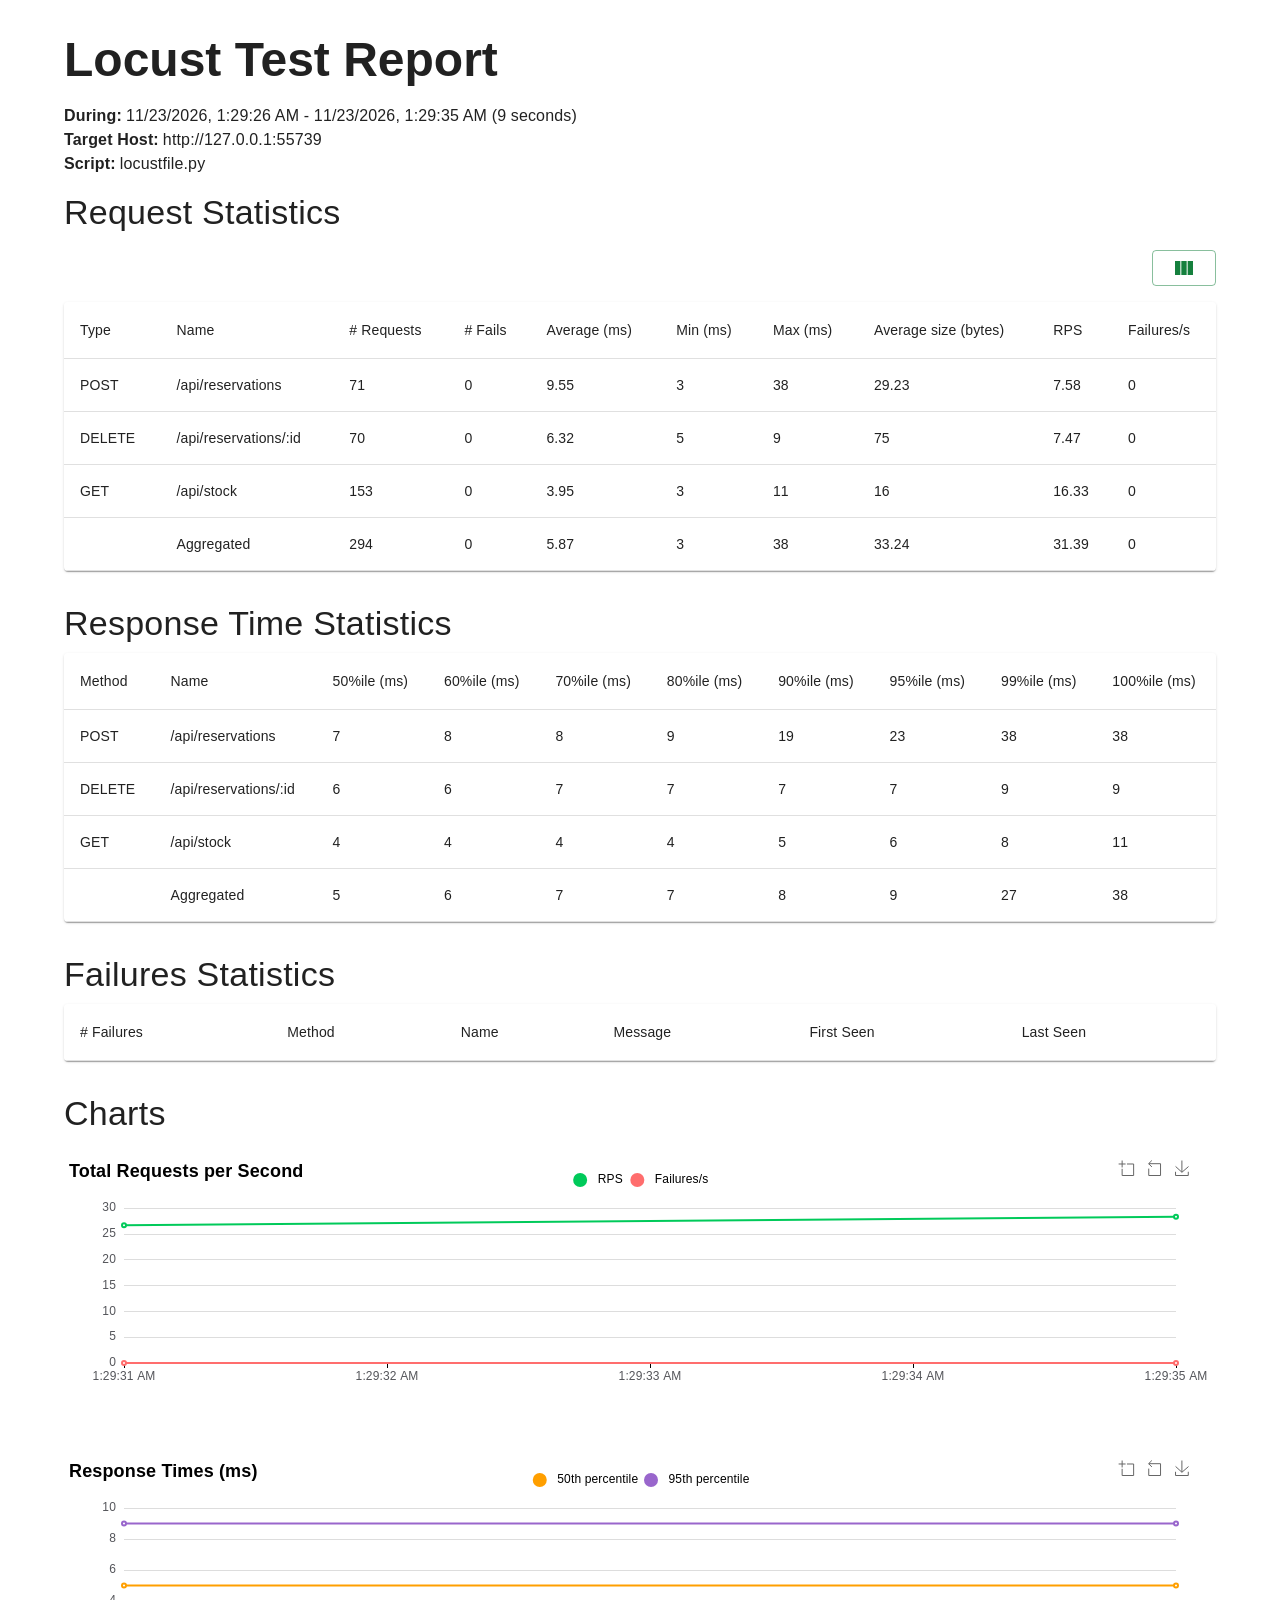
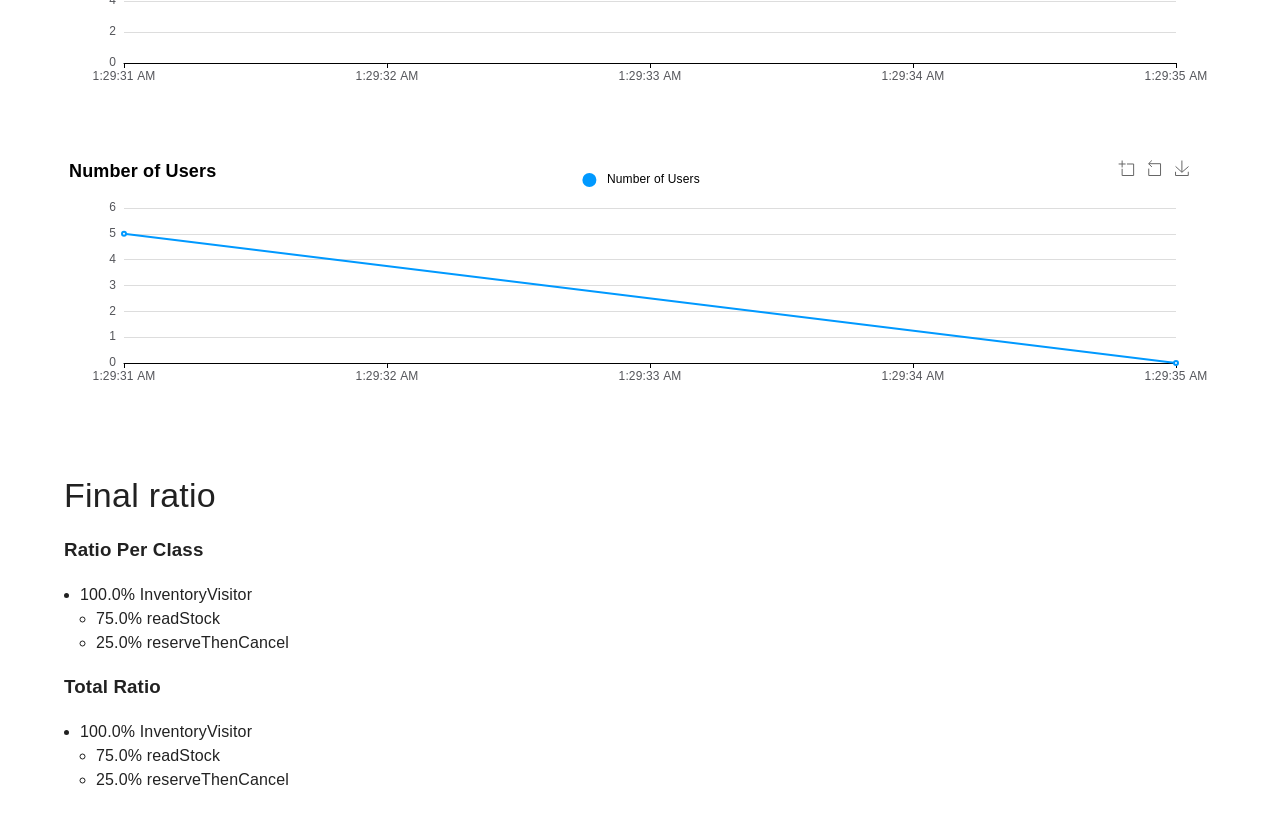
==== reports/load.html @ 95498a2a "Share reservation QA scenarios and captured test evidence" ====
<!DOCTYPE html>
<html lang="en">
  
  <head>
    <meta charset="utf-8" />
    <link rel="shortcut icon" href="../../assets/favicon-light.png" media="(prefers-color-scheme: light)">
    <link rel="shortcut icon" href="../../assets/favicon-dark.png" media="(prefers-color-scheme: dark)">
    <meta name="viewport" content="width=device-width, initial-scale=1" />
    <meta name="theme-color" content="#000000" />

    <title>Locust</title>
    <script type="module" crossorigin>var e=Object.create,t=Object.defineProperty,n=Object.getOwnPropertyDescriptor,r=Object.getOwnPropertyNames,i=Object.getPrototypeOf,o=Object.prototype.hasOwnProperty,a=(e,t)=>()=>(t||(e((t={exports:{}}).exports,t),e=null),t.exports),s=(e,n)=>{let r={};for(var i in e)t(r,i,{get:e[i],enumerable:!0});return n||t(r,Symbol.toStringTag,{value:"Module"}),r},l=(a,s,l)=>(l=null!=a?e(i(a)):{},((e,i,a,s)=>{if(i&&"object"==typeof i||"function"==typeof i)for(var l,u=r(i),c=0,d=u.length;c<d;c++)l=u[c],o.call(e,l)||l===a||t(e,l,{get:(e=>i[e]).bind(null,l),enumerable:!(s=n(i,l))||s.enumerable});return e})(!s&&a&&a.__esModule?l:t(l,"default",{value:a,enumerable:!0}),a));!function(){const e=document.createElement("link").relList;if(!(e&&e.supports&&e.supports("modulepreload"))){for(const e of document.querySelectorAll('link[rel="modulepreload"]'))t(e);new MutationObserver(e=>{for(const n of e)if("childList"===n.type)for(const e of n.addedNodes)"LINK"===e.tagName&&"modulepreload"===e.rel&&t(e)}).observe(document,{childList:!0,subtree:!0})}function t(e){if(e.ep)return;e.ep=!0;const t=function(e){const t={};return e.integrity&&(t.integrity=e.integrity),e.referrerPolicy&&(t.referrerPolicy=e.referrerPolicy),"use-credentials"===e.crossOrigin?t.credentials="include":"anonymous"===e.crossOrigin?t.credentials="omit":t.credentials="same-origin",t}(e);fetch(e.href,t)}}();var u=a(e=>{function t(e,t){var n=e.length;e.push(t);e:for(;0<n;){var r=n-1>>>1,o=e[r];if(!(0<i(o,t)))break e;e[r]=t,e[n]=o,n=r}}function n(e){return 0===e.length?null:e[0]}function r(e){if(0===e.length)return null;var t=e[0],n=e.pop();if(n!==t){e[0]=n;e:for(var r=0,o=e.length,a=o>>>1;r<a;){var s=2*(r+1)-1,l=e[s],u=s+1,c=e[u];if(0>i(l,n))u<o&&0>i(c,l)?(e[r]=c,e[u]=n,r=u):(e[r]=l,e[s]=n,r=s);else{if(!(u<o&&0>i(c,n)))break e;e[r]=c,e[u]=n,r=u}}}return t}function i(e,t){var n=e.sortIndex-t.sortIndex;return 0!==n?n:e.id-t.id}if(e.unstable_now=void 0,"object"==typeof performance&&"function"==typeof performance.now){var o=performance;e.unstable_now=function(){return o.now()}}else{var a=Date,s=a.now();e.unstable_now=function(){return a.now()-s}}var l=[],u=[],c=1,d=null,f=3,h=!1,p=!1,g=!1,m=!1,y="function"==typeof setTimeout?setTimeout:null,v="function"==typeof clearTimeout?clearTimeout:null,b="undefined"!=typeof setImmediate?setImmediate:null;function x(e){for(var i=n(u);null!==i;){if(null===i.callback)r(u);else{if(!(i.startTime<=e))break;r(u),i.sortIndex=i.expirationTime,t(l,i)}i=n(u)}}function _(e){if(g=!1,x(e),!p)if(null!==n(l))p=!0,S||(S=!0,w());else{var t=n(u);null!==t&&A(_,t.startTime-e)}}var w,S=!1,k=-1,C=5,T=-1;function M(){return!!m||!(e.unstable_now()-T<C)}function I(){if(m=!1,S){var t=e.unstable_now();T=t;var i=!0;try{e:{p=!1,g&&(g=!1,v(k),k=-1),h=!0;var o=f;try{t:{for(x(t),d=n(l);null!==d&&!(d.expirationTime>t&&M());){var a=d.callback;if("function"==typeof a){d.callback=null,f=d.priorityLevel;var s=a(d.expirationTime<=t);if(t=e.unstable_now(),"function"==typeof s){d.callback=s,x(t),i=!0;break t}d===n(l)&&r(l),x(t)}else r(l);d=n(l)}if(null!==d)i=!0;else{var c=n(u);null!==c&&A(_,c.startTime-t),i=!1}}break e}finally{d=null,f=o,h=!1}i=void 0}}finally{i?w():S=!1}}}if("function"==typeof b)w=function(){b(I)};else if("undefined"!=typeof MessageChannel){var P=new MessageChannel,D=P.port2;P.port1.onmessage=I,w=function(){D.postMessage(null)}}else w=function(){y(I,0)};function A(t,n){k=y(function(){t(e.unstable_now())},n)}e.unstable_IdlePriority=5,e.unstable_ImmediatePriority=1,e.unstable_LowPriority=4,e.unstable_NormalPriority=3,e.unstable_Profiling=null,e.unstable_UserBlockingPriority=2,e.unstable_cancelCallback=function(e){e.callback=null},e.unstable_forceFrameRate=function(e){0>e||125<e?console.error("forceFrameRate takes a positive int between 0 and 125, forcing frame rates higher than 125 fps is not supported"):C=0<e?Math.floor(1e3/e):5},e.unstable_getCurrentPriorityLevel=function(){return f},e.unstable_next=function(e){switch(f){case 1:case 2:case 3:var t=3;break;default:t=f}var n=f;f=t;try{return e()}finally{f=n}},e.unstable_requestPaint=function(){m=!0},e.unstable_runWithPriority=function(e,t){switch(e){case 1:case 2:case 3:case 4:case 5:break;default:e=3}var n=f;f=e;try{return t()}finally{f=n}},e.unstable_scheduleCallback=function(r,i,o){var a=e.unstable_now();switch("object"==typeof o&&null!==o?o="number"==typeof(o=o.delay)&&0<o?a+o:a:o=a,r){case 1:var s=-1;break;case 2:s=250;break;case 5:s=1073741823;break;case 4:s=1e4;break;default:s=5e3}return r={id:c++,callback:i,priorityLevel:r,startTime:o,expirationTime:s=o+s,sortIndex:-1},o>a?(r.sortIndex=o,t(u,r),null===n(l)&&r===n(u)&&(g?(v(k),k=-1):g=!0,A(_,o-a))):(r.sortIndex=s,t(l,r),p||h||(p=!0,S||(S=!0,w()))),r},e.unstable_shouldYield=M,e.unstable_wrapCallback=function(e){var t=f;return function(){var n=f;f=t;try{return e.apply(this,arguments)}finally{f=n}}}}),c=a((e,t)=>{t.exports=u()}),d=a(e=>{var t=Symbol.for("react.transitional.element"),n=Symbol.for("react.portal"),r=Symbol.for("react.fragment"),i=Symbol.for("react.strict_mode"),o=Symbol.for("react.profiler"),a=Symbol.for("react.consumer"),s=Symbol.for("react.context"),l=Symbol.for("react.forward_ref"),u=Symbol.for("react.suspense"),c=Symbol.for("react.memo"),d=Symbol.for("react.lazy"),f=Symbol.for("react.activity"),h=Symbol.iterator;var p={isMounted:function(){return!1},enqueueForceUpdate:function(){},enqueueReplaceState:function(){},enqueueSetState:function(){}},g=Object.assign,m={};function y(e,t,n){this.props=e,this.context=t,this.refs=m,this.updater=n||p}function v(){}function b(e,t,n){this.props=e,this.context=t,this.refs=m,this.updater=n||p}y.prototype.isReactComponent={},y.prototype.setState=function(e,t){if("object"!=typeof e&&"function"!=typeof e&&null!=e)throw Error("takes an object of state variables to update or a function which returns an object of state variables.");this.updater.enqueueSetState(this,e,t,"setState")},y.prototype.forceUpdate=function(e){this.updater.enqueueForceUpdate(this,e,"forceUpdate")},v.prototype=y.prototype;var x=b.prototype=new v;x.constructor=b,g(x,y.prototype),x.isPureReactComponent=!0;var _=Array.isArray;function w(){}var S={H:null,A:null,T:null,S:null},k=Object.prototype.hasOwnProperty;function C(e,n,r){var i=r.ref;return{$$typeof:t,type:e,key:n,ref:void 0!==i?i:null,props:r}}function T(e){return"object"==typeof e&&null!==e&&e.$$typeof===t}var M=/\/+/g;function I(e,t){return"object"==typeof e&&null!==e&&null!=e.key?function(e){var t={"=":"=0",":":"=2"};return"$"+e.replace(/[=:]/g,function(e){return t[e]})}(""+e.key):t.toString(36)}function P(e,r,i,o,a){var s=typeof e;"undefined"!==s&&"boolean"!==s||(e=null);var l,u,c=!1;if(null===e)c=!0;else switch(s){case"bigint":case"string":case"number":c=!0;break;case"object":switch(e.$$typeof){case t:case n:c=!0;break;case d:return P((c=e._init)(e._payload),r,i,o,a)}}if(c)return a=a(e),c=""===o?"."+I(e,0):o,_(a)?(i="",null!=c&&(i=c.replace(M,"$&/")+"/"),P(a,r,i,"",function(e){return e})):null!=a&&(T(a)&&(l=a,u=i+(null==a.key||e&&e.key===a.key?"":(""+a.key).replace(M,"$&/")+"/")+c,a=C(l.type,u,l.props)),r.push(a)),1;c=0;var f,p=""===o?".":o+":";if(_(e))for(var g=0;g<e.length;g++)c+=P(o=e[g],r,i,s=p+I(o,g),a);else if("function"==typeof(g=null===(f=e)||"object"!=typeof f?null:"function"==typeof(f=h&&f[h]||f["@@iterator"])?f:null))for(e=g.call(e),g=0;!(o=e.next()).done;)c+=P(o=o.value,r,i,s=p+I(o,g++),a);else if("object"===s){if("function"==typeof e.then)return P(function(e){switch(e.status){case"fulfilled":return e.value;case"rejected":throw e.reason;default:switch("string"==typeof e.status?e.then(w,w):(e.status="pending",e.then(function(t){"pending"===e.status&&(e.status="fulfilled",e.value=t)},function(t){"pending"===e.status&&(e.status="rejected",e.reason=t)})),e.status){case"fulfilled":return e.value;case"rejected":throw e.reason}}throw e}(e),r,i,o,a);throw r=String(e),Error("Objects are not valid as a React child (found: "+("[object Object]"===r?"object with keys {"+Object.keys(e).join(", ")+"}":r)+"). If you meant to render a collection of children, use an array instead.")}return c}function D(e,t,n){if(null==e)return e;var r=[],i=0;return P(e,r,"","",function(e){return t.call(n,e,i++)}),r}function A(e){if(-1===e._status){var t=e._result;(t=t()).then(function(t){0!==e._status&&-1!==e._status||(e._status=1,e._result=t)},function(t){0!==e._status&&-1!==e._status||(e._status=2,e._result=t)}),-1===e._status&&(e._status=0,e._result=t)}if(1===e._status)return e._result.default;throw e._result}var E="function"==typeof reportError?reportError:function(e){if("object"==typeof window&&"function"==typeof window.ErrorEvent){var t=new window.ErrorEvent("error",{bubbles:!0,cancelable:!0,message:"object"==typeof e&&null!==e&&"string"==typeof e.message?String(e.message):String(e),error:e});if(!window.dispatchEvent(t))return}else if("object"==typeof process&&"function"==typeof process.emit)return void process.emit("uncaughtException",e);console.error(e)},L={map:D,forEach:function(e,t,n){D(e,function(){t.apply(this,arguments)},n)},count:function(e){var t=0;return D(e,function(){t++}),t},toArray:function(e){return D(e,function(e){return e})||[]},only:function(e){if(!T(e))throw Error("React.Children.only expected to receive a single React element child.");return e}};e.Activity=f,e.Children=L,e.Component=y,e.Fragment=r,e.Profiler=o,e.PureComponent=b,e.StrictMode=i,e.Suspense=u,e.__CLIENT_INTERNALS_DO_NOT_USE_OR_WARN_USERS_THEY_CANNOT_UPGRADE=S,e.__COMPILER_RUNTIME={__proto__:null,c:function(e){return S.H.useMemoCache(e)}},e.cache=function(e){return function(){return e.apply(null,arguments)}},e.cacheSignal=function(){return null},e.cloneElement=function(e,t,n){if(null==e)throw Error("The argument must be a React element, but you passed "+e+".");var r=g({},e.props),i=e.key;if(null!=t)for(o in void 0!==t.key&&(i=""+t.key),t)!k.call(t,o)||"key"===o||"__self"===o||"__source"===o||"ref"===o&&void 0===t.ref||(r[o]=t[o]);var o=arguments.length-2;if(1===o)r.children=n;else if(1<o){for(var a=Array(o),s=0;s<o;s++)a[s]=arguments[s+2];r.children=a}return C(e.type,i,r)},e.createContext=function(e){return(e={$$typeof:s,_currentValue:e,_currentValue2:e,_threadCount:0,Provider:null,Consumer:null}).Provider=e,e.Consumer={$$typeof:a,_context:e},e},e.createElement=function(e,t,n){var r,i={},o=null;if(null!=t)for(r in void 0!==t.key&&(o=""+t.key),t)k.call(t,r)&&"key"!==r&&"__self"!==r&&"__source"!==r&&(i[r]=t[r]);var a=arguments.length-2;if(1===a)i.children=n;else if(1<a){for(var s=Array(a),l=0;l<a;l++)s[l]=arguments[l+2];i.children=s}if(e&&e.defaultProps)for(r in a=e.defaultProps)void 0===i[r]&&(i[r]=a[r]);return C(e,o,i)},e.createRef=function(){return{current:null}},e.forwardRef=function(e){return{$$typeof:l,render:e}},e.isValidElement=T,e.lazy=function(e){return{$$typeof:d,_payload:{_status:-1,_result:e},_init:A}},e.memo=function(e,t){return{$$typeof:c,type:e,compare:void 0===t?null:t}},e.startTransition=function(e){var t=S.T,n={};S.T=n;try{var r=e(),i=S.S;null!==i&&i(n,r),"object"==typeof r&&null!==r&&"function"==typeof r.then&&r.then(w,E)}catch(yy){E(yy)}finally{null!==t&&null!==n.types&&(t.types=n.types),S.T=t}},e.unstable_useCacheRefresh=function(){return S.H.useCacheRefresh()},e.use=function(e){return S.H.use(e)},e.useActionState=function(e,t,n){return S.H.useActionState(e,t,n)},e.useCallback=function(e,t){return S.H.useCallback(e,t)},e.useContext=function(e){return S.H.useContext(e)},e.useDebugValue=function(){},e.useDeferredValue=function(e,t){return S.H.useDeferredValue(e,t)},e.useEffect=function(e,t){return S.H.useEffect(e,t)},e.useEffectEvent=function(e){return S.H.useEffectEvent(e)},e.useId=function(){return S.H.useId()},e.useImperativeHandle=function(e,t,n){return S.H.useImperativeHandle(e,t,n)},e.useInsertionEffect=function(e,t){return S.H.useInsertionEffect(e,t)},e.useLayoutEffect=function(e,t){return S.H.useLayoutEffect(e,t)},e.useMemo=function(e,t){return S.H.useMemo(e,t)},e.useOptimistic=function(e,t){return S.H.useOptimistic(e,t)},e.useReducer=function(e,t,n){return S.H.useReducer(e,t,n)},e.useRef=function(e){return S.H.useRef(e)},e.useState=function(e){return S.H.useState(e)},e.useSyncExternalStore=function(e,t,n){return S.H.useSyncExternalStore(e,t,n)},e.useTransition=function(){return S.H.useTransition()},e.version="19.2.7"}),f=a((e,t)=>{t.exports=d()}),h=a(e=>{var t=f();function n(e){var t="https://react.dev/errors/"+e;if(1<arguments.length){t+="?args[]="+encodeURIComponent(arguments[1]);for(var n=2;n<arguments.length;n++)t+="&args[]="+encodeURIComponent(arguments[n])}return"Minified React error #"+e+"; visit "+t+" for the full message or use the non-minified dev environment for full errors and additional helpful warnings."}function r(){}var i={d:{f:r,r:function(){throw Error(n(522))},D:r,C:r,L:r,m:r,X:r,S:r,M:r},p:0,findDOMNode:null},o=Symbol.for("react.portal");var a=t.__CLIENT_INTERNALS_DO_NOT_USE_OR_WARN_USERS_THEY_CANNOT_UPGRADE;function s(e,t){return"font"===e?"":"string"==typeof t?"use-credentials"===t?t:"":void 0}e.__DOM_INTERNALS_DO_NOT_USE_OR_WARN_USERS_THEY_CANNOT_UPGRADE=i,e.createPortal=function(e,t){var r=2<arguments.length&&void 0!==arguments[2]?arguments[2]:null;if(!t||1!==t.nodeType&&9!==t.nodeType&&11!==t.nodeType)throw Error(n(299));return function(e,t,n){var r=3<arguments.length&&void 0!==arguments[3]?arguments[3]:null;return{$$typeof:o,key:null==r?null:""+r,children:e,containerInfo:t,implementation:n}}(e,t,null,r)},e.flushSync=function(e){var t=a.T,n=i.p;try{if(a.T=null,i.p=2,e)return e()}finally{a.T=t,i.p=n,i.d.f()}},e.preconnect=function(e,t){"string"==typeof e&&(t?t="string"==typeof(t=t.crossOrigin)?"use-credentials"===t?t:"":void 0:t=null,i.d.C(e,t))},e.prefetchDNS=function(e){"string"==typeof e&&i.d.D(e)},e.preinit=function(e,t){if("string"==typeof e&&t&&"string"==typeof t.as){var n=t.as,r=s(n,t.crossOrigin),o="string"==typeof t.integrity?t.integrity:void 0,a="string"==typeof t.fetchPriority?t.fetchPriority:void 0;"style"===n?i.d.S(e,"string"==typeof t.precedence?t.precedence:void 0,{crossOrigin:r,integrity:o,fetchPriority:a}):"script"===n&&i.d.X(e,{crossOrigin:r,integrity:o,fetchPriority:a,nonce:"string"==typeof t.nonce?t.nonce:void 0})}},e.preinitModule=function(e,t){if("string"==typeof e)if("object"==typeof t&&null!==t){if(null==t.as||"script"===t.as){var n=s(t.as,t.crossOrigin);i.d.M(e,{crossOrigin:n,integrity:"string"==typeof t.integrity?t.integrity:void 0,nonce:"string"==typeof t.nonce?t.nonce:void 0})}}else t??i.d.M(e)},e.preload=function(e,t){if("string"==typeof e&&"object"==typeof t&&null!==t&&"string"==typeof t.as){var n=t.as,r=s(n,t.crossOrigin);i.d.L(e,n,{crossOrigin:r,integrity:"string"==typeof t.integrity?t.integrity:void 0,nonce:"string"==typeof t.nonce?t.nonce:void 0,type:"string"==typeof t.type?t.type:void 0,fetchPriority:"string"==typeof t.fetchPriority?t.fetchPriority:void 0,referrerPolicy:"string"==typeof t.referrerPolicy?t.referrerPolicy:void 0,imageSrcSet:"string"==typeof t.imageSrcSet?t.imageSrcSet:void 0,imageSizes:"string"==typeof t.imageSizes?t.imageSizes:void 0,media:"string"==typeof t.media?t.media:void 0})}},e.preloadModule=function(e,t){if("string"==typeof e)if(t){var n=s(t.as,t.crossOrigin);i.d.m(e,{as:"string"==typeof t.as&&"script"!==t.as?t.as:void 0,crossOrigin:n,integrity:"string"==typeof t.integrity?t.integrity:void 0})}else i.d.m(e)},e.requestFormReset=function(e){i.d.r(e)},e.unstable_batchedUpdates=function(e,t){return e(t)},e.useFormState=function(e,t,n){return a.H.useFormState(e,t,n)},e.useFormStatus=function(){return a.H.useHostTransitionStatus()},e.version="19.2.7"}),p=a((e,t)=>{!function e(){if("undefined"!=typeof __REACT_DEVTOOLS_GLOBAL_HOOK__&&"function"==typeof __REACT_DEVTOOLS_GLOBAL_HOOK__.checkDCE)try{__REACT_DEVTOOLS_GLOBAL_HOOK__.checkDCE(e)}catch(t){console.error(t)}}(),t.exports=h()}),g=a(e=>{var t=c(),n=f(),r=p();function i(e){var t="https://react.dev/errors/"+e;if(1<arguments.length){t+="?args[]="+encodeURIComponent(arguments[1]);for(var n=2;n<arguments.length;n++)t+="&args[]="+encodeURIComponent(arguments[n])}return"Minified React error #"+e+"; visit "+t+" for the full message or use the non-minified dev environment for full errors and additional helpful warnings."}function o(e){var t=e,n=e;if(e.alternate)for(;t.return;)t=t.return;else{e=t;do{!!(4098&(t=e).flags)&&(n=t.return),e=t.return}while(e)}return 3===t.tag?n:null}function a(e){if(13===e.tag){var t=e.memoizedState;if(null===t&&(null!==(e=e.alternate)&&(t=e.memoizedState)),null!==t)return t.dehydrated}return null}function s(e){if(31===e.tag){var t=e.memoizedState;if(null===t&&(null!==(e=e.alternate)&&(t=e.memoizedState)),null!==t)return t.dehydrated}return null}function l(e){if(o(e)!==e)throw Error(i(188))}function u(e){var t=e.tag;if(5===t||26===t||27===t||6===t)return e;for(e=e.child;null!==e;){if(null!==(t=u(e)))return t;e=e.sibling}return null}var d=Object.assign,h=Symbol.for("react.element"),g=Symbol.for("react.transitional.element"),m=Symbol.for("react.portal"),y=Symbol.for("react.fragment"),v=Symbol.for("react.strict_mode"),b=Symbol.for("react.profiler"),x=Symbol.for("react.consumer"),_=Symbol.for("react.context"),w=Symbol.for("react.forward_ref"),S=Symbol.for("react.suspense"),k=Symbol.for("react.suspense_list"),C=Symbol.for("react.memo"),T=Symbol.for("react.lazy"),M=Symbol.for("react.activity"),I=Symbol.for("react.memo_cache_sentinel"),P=Symbol.iterator;function D(e){return null===e||"object"!=typeof e?null:"function"==typeof(e=P&&e[P]||e["@@iterator"])?e:null}var A=Symbol.for("react.client.reference");function E(e){if(null==e)return null;if("function"==typeof e)return e.$$typeof===A?null:e.displayName||e.name||null;if("string"==typeof e)return e;switch(e){case y:return"Fragment";case b:return"Profiler";case v:return"StrictMode";case S:return"Suspense";case k:return"SuspenseList";case M:return"Activity"}if("object"==typeof e)switch(e.$$typeof){case m:return"Portal";case _:return e.displayName||"Context";case x:return(e._context.displayName||"Context")+".Consumer";case w:var t=e.render;return(e=e.displayName)||(e=""!==(e=t.displayName||t.name||"")?"ForwardRef("+e+")":"ForwardRef"),e;case C:return null!==(t=e.displayName||null)?t:E(e.type)||"Memo";case T:t=e._payload,e=e._init;try{return E(e(t))}catch(n){}}return null}var L=Array.isArray,R=n.__CLIENT_INTERNALS_DO_NOT_USE_OR_WARN_USERS_THEY_CANNOT_UPGRADE,O=r.__DOM_INTERNALS_DO_NOT_USE_OR_WARN_USERS_THEY_CANNOT_UPGRADE,z={pending:!1,data:null,method:null,action:null},N=[],B=-1;function F(e){return{current:e}}function V(e){0>B||(e.current=N[B],N[B]=null,B--)}function $(e,t){B++,N[B]=e.current,e.current=t}var H,j,W=F(null),U=F(null),G=F(null),X=F(null);function q(e,t){switch($(G,t),$(U,e),$(W,null),t.nodeType){case 9:case 11:e=(e=t.documentElement)&&(e=e.namespaceURI)?yd(e):0;break;default:if(e=t.tagName,t=t.namespaceURI)e=vd(t=yd(t),e);else switch(e){case"svg":e=1;break;case"math":e=2;break;default:e=0}}V(W),$(W,e)}function Y(){V(W),V(U),V(G)}function Z(e){null!==e.memoizedState&&$(X,e);var t=W.current,n=vd(t,e.type);t!==n&&($(U,e),$(W,n))}function K(e){U.current===e&&(V(W),V(U)),X.current===e&&(V(X),df._currentValue=z)}function Q(e){if(void 0===H)try{throw Error()}catch(n){var t=n.stack.trim().match(/\n( *(at )?)/);H=t&&t[1]||"",j=-1<n.stack.indexOf("\n    at")?" (<anonymous>)":-1<n.stack.indexOf("@")?"@unknown:0:0":""}return"\n"+H+e+j}var J=!1;function ee(e,t){if(!e||J)return"";J=!0;var n=Error.prepareStackTrace;Error.prepareStackTrace=void 0;try{var r={DetermineComponentFrameRoot:function(){try{if(t){var n=function(){throw Error()};if(Object.defineProperty(n.prototype,"props",{set:function(){throw Error()}}),"object"==typeof Reflect&&Reflect.construct){try{Reflect.construct(n,[])}catch(i){var r=i}Reflect.construct(e,[],n)}else{try{n.call()}catch(o){r=o}e.call(n.prototype)}}else{try{throw Error()}catch(a){r=a}(n=e())&&"function"==typeof n.catch&&n.catch(function(){})}}catch(s){if(s&&r&&"string"==typeof s.stack)return[s.stack,r.stack]}return[null,null]}};r.DetermineComponentFrameRoot.displayName="DetermineComponentFrameRoot";var i=Object.getOwnPropertyDescriptor(r.DetermineComponentFrameRoot,"name");i&&i.configurable&&Object.defineProperty(r.DetermineComponentFrameRoot,"name",{value:"DetermineComponentFrameRoot"});var o=r.DetermineComponentFrameRoot(),a=o[0],s=o[1];if(a&&s){var l=a.split("\n"),u=s.split("\n");for(i=r=0;r<l.length&&!l[r].includes("DetermineComponentFrameRoot");)r++;for(;i<u.length&&!u[i].includes("DetermineComponentFrameRoot");)i++;if(r===l.length||i===u.length)for(r=l.length-1,i=u.length-1;1<=r&&0<=i&&l[r]!==u[i];)i--;for(;1<=r&&0<=i;r--,i--)if(l[r]!==u[i]){if(1!==r||1!==i)do{if(r--,0>--i||l[r]!==u[i]){var c="\n"+l[r].replace(" at new "," at ");return e.displayName&&c.includes("<anonymous>")&&(c=c.replace("<anonymous>",e.displayName)),c}}while(1<=r&&0<=i);break}}}finally{J=!1,Error.prepareStackTrace=n}return(n=e?e.displayName||e.name:"")?Q(n):""}function te(e,t){switch(e.tag){case 26:case 27:case 5:return Q(e.type);case 16:return Q("Lazy");case 13:return e.child!==t&&null!==t?Q("Suspense Fallback"):Q("Suspense");case 19:return Q("SuspenseList");case 0:case 15:return ee(e.type,!1);case 11:return ee(e.type.render,!1);case 1:return ee(e.type,!0);case 31:return Q("Activity");default:return""}}function ne(e){try{var t="",n=null;do{t+=te(e,n),n=e,e=e.return}while(e);return t}catch(r){return"\nError generating stack: "+r.message+"\n"+r.stack}}var re=Object.prototype.hasOwnProperty,ie=t.unstable_scheduleCallback,oe=t.unstable_cancelCallback,ae=t.unstable_shouldYield,se=t.unstable_requestPaint,le=t.unstable_now,ue=t.unstable_getCurrentPriorityLevel,ce=t.unstable_ImmediatePriority,de=t.unstable_UserBlockingPriority,fe=t.unstable_NormalPriority,he=t.unstable_LowPriority,pe=t.unstable_IdlePriority,ge=t.log,me=t.unstable_setDisableYieldValue,ye=null,ve=null;function be(e){if("function"==typeof ge&&me(e),ve&&"function"==typeof ve.setStrictMode)try{ve.setStrictMode(ye,e)}catch(t){}}var xe=Math.clz32?Math.clz32:function(e){return 0===(e>>>=0)?32:31-(_e(e)/we|0)|0},_e=Math.log,we=Math.LN2;var Se=256,ke=262144,Ce=4194304;function Te(e){var t=42&e;if(0!==t)return t;switch(e&-e){case 1:return 1;case 2:return 2;case 4:return 4;case 8:return 8;case 16:return 16;case 32:return 32;case 64:return 64;case 128:return 128;case 256:case 512:case 1024:case 2048:case 4096:case 8192:case 16384:case 32768:case 65536:case 131072:return 261888&e;case 262144:case 524288:case 1048576:case 2097152:return 3932160&e;case 4194304:case 8388608:case 16777216:case 33554432:return 62914560&e;case 67108864:return 67108864;case 134217728:return 134217728;case 268435456:return 268435456;case 536870912:return 536870912;case 1073741824:return 0;default:return e}}function Me(e,t,n){var r=e.pendingLanes;if(0===r)return 0;var i=0,o=e.suspendedLanes,a=e.pingedLanes;e=e.warmLanes;var s=134217727&r;return 0!==s?0!==(r=s&~o)?i=Te(r):0!==(a&=s)?i=Te(a):n||0!==(n=s&~e)&&(i=Te(n)):0!==(s=r&~o)?i=Te(s):0!==a?i=Te(a):n||0!==(n=r&~e)&&(i=Te(n)),0===i?0:0!==t&&t!==i&&0===(t&o)&&((o=i&-i)>=(n=t&-t)||32===o&&4194048&n)?t:i}function Ie(e,t){return 0===(e.pendingLanes&~(e.suspendedLanes&~e.pingedLanes)&t)}function Pe(e,t){switch(e){case 1:case 2:case 4:case 8:case 64:return t+250;case 16:case 32:case 128:case 256:case 512:case 1024:case 2048:case 4096:case 8192:case 16384:case 32768:case 65536:case 131072:case 262144:case 524288:case 1048576:case 2097152:return t+5e3;default:return-1}}function De(){var e=Ce;return!(62914560&(Ce<<=1))&&(Ce=4194304),e}function Ae(e){for(var t=[],n=0;31>n;n++)t.push(e);return t}function Ee(e,t){e.pendingLanes|=t,268435456!==t&&(e.suspendedLanes=0,e.pingedLanes=0,e.warmLanes=0)}function Le(e,t,n){e.pendingLanes|=t,e.suspendedLanes&=~t;var r=31-xe(t);e.entangledLanes|=t,e.entanglements[r]=1073741824|e.entanglements[r]|261930&n}function Re(e,t){var n=e.entangledLanes|=t;for(e=e.entanglements;n;){var r=31-xe(n),i=1<<r;i&t|e[r]&t&&(e[r]|=t),n&=~i}}function Oe(e,t){var n=t&-t;return 0!==((n=42&n?1:ze(n))&(e.suspendedLanes|t))?0:n}function ze(e){switch(e){case 2:e=1;break;case 8:e=4;break;case 32:e=16;break;case 256:case 512:case 1024:case 2048:case 4096:case 8192:case 16384:case 32768:case 65536:case 131072:case 262144:case 524288:case 1048576:case 2097152:case 4194304:case 8388608:case 16777216:case 33554432:e=128;break;case 268435456:e=134217728;break;default:e=0}return e}function Ne(e){return 2<(e&=-e)?8<e?134217727&e?32:268435456:8:2}function Be(){var e=O.p;return 0!==e?e:void 0===(e=window.event)?32:Cf(e.type)}function Fe(e,t){var n=O.p;try{return O.p=e,t()}finally{O.p=n}}var Ve=Math.random().toString(36).slice(2),$e="__reactFiber$"+Ve,He="__reactProps$"+Ve,je="__reactContainer$"+Ve,We="__reactEvents$"+Ve,Ue="__reactListeners$"+Ve,Ge="__reactHandles$"+Ve,Xe="__reactResources$"+Ve,qe="__reactMarker$"+Ve;function Ye(e){delete e[$e],delete e[He],delete e[We],delete e[Ue],delete e[Ge]}function Ze(e){var t=e[$e];if(t)return t;for(var n=e.parentNode;n;){if(t=n[je]||n[$e]){if(n=t.alternate,null!==t.child||null!==n&&null!==n.child)for(e=zd(e);null!==e;){if(n=e[$e])return n;e=zd(e)}return t}n=(e=n).parentNode}return null}function Ke(e){if(e=e[$e]||e[je]){var t=e.tag;if(5===t||6===t||13===t||31===t||26===t||27===t||3===t)return e}return null}function Qe(e){var t=e.tag;if(5===t||26===t||27===t||6===t)return e.stateNode;throw Error(i(33))}function Je(e){var t=e[Xe];return t||(t=e[Xe]={hoistableStyles:new Map,hoistableScripts:new Map}),t}function et(e){e[qe]=!0}var tt=new Set,nt={};function rt(e,t){it(e,t),it(e+"Capture",t)}function it(e,t){for(nt[e]=t,e=0;e<t.length;e++)tt.add(t[e])}var ot=RegExp("^[:A-Z_a-z\\u00C0-\\u00D6\\u00D8-\\u00F6\\u00F8-\\u02FF\\u0370-\\u037D\\u037F-\\u1FFF\\u200C-\\u200D\\u2070-\\u218F\\u2C00-\\u2FEF\\u3001-\\uD7FF\\uF900-\\uFDCF\\uFDF0-\\uFFFD][:A-Z_a-z\\u00C0-\\u00D6\\u00D8-\\u00F6\\u00F8-\\u02FF\\u0370-\\u037D\\u037F-\\u1FFF\\u200C-\\u200D\\u2070-\\u218F\\u2C00-\\u2FEF\\u3001-\\uD7FF\\uF900-\\uFDCF\\uFDF0-\\uFFFD\\-.0-9\\u00B7\\u0300-\\u036F\\u203F-\\u2040]*$"),at={},st={};function lt(e,t,n){if(i=t,re.call(st,i)||!re.call(at,i)&&(ot.test(i)?st[i]=!0:(at[i]=!0,0)))if(null===n)e.removeAttribute(t);else{switch(typeof n){case"undefined":case"function":case"symbol":return void e.removeAttribute(t);case"boolean":var r=t.toLowerCase().slice(0,5);if("data-"!==r&&"aria-"!==r)return void e.removeAttribute(t)}e.setAttribute(t,""+n)}var i}function ut(e,t,n){if(null===n)e.removeAttribute(t);else{switch(typeof n){case"undefined":case"function":case"symbol":case"boolean":return void e.removeAttribute(t)}e.setAttribute(t,""+n)}}function ct(e,t,n,r){if(null===r)e.removeAttribute(n);else{switch(typeof r){case"undefined":case"function":case"symbol":case"boolean":return void e.removeAttribute(n)}e.setAttributeNS(t,n,""+r)}}function dt(e){switch(typeof e){case"bigint":case"boolean":case"number":case"string":case"undefined":case"object":return e;default:return""}}function ft(e){var t=e.type;return(e=e.nodeName)&&"input"===e.toLowerCase()&&("checkbox"===t||"radio"===t)}function ht(e){if(!e._valueTracker){var t=ft(e)?"checked":"value";e._valueTracker=function(e,t,n){var r=Object.getOwnPropertyDescriptor(e.constructor.prototype,t);if(!e.hasOwnProperty(t)&&void 0!==r&&"function"==typeof r.get&&"function"==typeof r.set){var i=r.get,o=r.set;return Object.defineProperty(e,t,{configurable:!0,get:function(){return i.call(this)},set:function(e){n=""+e,o.call(this,e)}}),Object.defineProperty(e,t,{enumerable:r.enumerable}),{getValue:function(){return n},setValue:function(e){n=""+e},stopTracking:function(){e._valueTracker=null,delete e[t]}}}}(e,t,""+e[t])}}function pt(e){if(!e)return!1;var t=e._valueTracker;if(!t)return!0;var n=t.getValue(),r="";return e&&(r=ft(e)?e.checked?"true":"false":e.value),(e=r)!==n&&(t.setValue(e),!0)}function gt(e){if(void 0===(e=e||("undefined"!=typeof document?document:void 0)))return null;try{return e.activeElement||e.body}catch(Nb){return e.body}}var mt=/[\n"\\]/g;function yt(e){return e.replace(mt,function(e){return"\\"+e.charCodeAt(0).toString(16)+" "})}function vt(e,t,n,r,i,o,a,s){e.name="",null!=a&&"function"!=typeof a&&"symbol"!=typeof a&&"boolean"!=typeof a?e.type=a:e.removeAttribute("type"),null!=t?"number"===a?(0===t&&""===e.value||e.value!=t)&&(e.value=""+dt(t)):e.value!==""+dt(t)&&(e.value=""+dt(t)):"submit"!==a&&"reset"!==a||e.removeAttribute("value"),null!=t?xt(e,a,dt(t)):null!=n?xt(e,a,dt(n)):null!=r&&e.removeAttribute("value"),null==i&&null!=o&&(e.defaultChecked=!!o),null!=i&&(e.checked=i&&"function"!=typeof i&&"symbol"!=typeof i),null!=s&&"function"!=typeof s&&"symbol"!=typeof s&&"boolean"!=typeof s?e.name=""+dt(s):e.removeAttribute("name")}function bt(e,t,n,r,i,o,a,s){if(null!=o&&"function"!=typeof o&&"symbol"!=typeof o&&"boolean"!=typeof o&&(e.type=o),null!=t||null!=n){if(("submit"===o||"reset"===o)&&null==t)return void ht(e);n=null!=n?""+dt(n):"",t=null!=t?""+dt(t):n,s||t===e.value||(e.value=t),e.defaultValue=t}r="function"!=typeof(r=null!=r?r:i)&&"symbol"!=typeof r&&!!r,e.checked=s?e.checked:!!r,e.defaultChecked=!!r,null!=a&&"function"!=typeof a&&"symbol"!=typeof a&&"boolean"!=typeof a&&(e.name=a),ht(e)}function xt(e,t,n){"number"===t&&gt(e.ownerDocument)===e||e.defaultValue===""+n||(e.defaultValue=""+n)}function _t(e,t,n,r){if(e=e.options,t){t={};for(var i=0;i<n.length;i++)t["$"+n[i]]=!0;for(n=0;n<e.length;n++)i=t.hasOwnProperty("$"+e[n].value),e[n].selected!==i&&(e[n].selected=i),i&&r&&(e[n].defaultSelected=!0)}else{for(n=""+dt(n),t=null,i=0;i<e.length;i++){if(e[i].value===n)return e[i].selected=!0,void(r&&(e[i].defaultSelected=!0));null!==t||e[i].disabled||(t=e[i])}null!==t&&(t.selected=!0)}}function wt(e,t,n){null==t||((t=""+dt(t))!==e.value&&(e.value=t),null!=n)?e.defaultValue=null!=n?""+dt(n):"":e.defaultValue!==t&&(e.defaultValue=t)}function St(e,t,n,r){if(null==t){if(null!=r){if(null!=n)throw Error(i(92));if(L(r)){if(1<r.length)throw Error(i(93));r=r[0]}n=r}n??="",t=n}n=dt(t),e.defaultValue=n,(r=e.textContent)===n&&""!==r&&null!==r&&(e.value=r),ht(e)}function kt(e,t){if(t){var n=e.firstChild;if(n&&n===e.lastChild&&3===n.nodeType)return void(n.nodeValue=t)}e.textContent=t}var Ct=new Set("animationIterationCount aspectRatio borderImageOutset borderImageSlice borderImageWidth boxFlex boxFlexGroup boxOrdinalGroup columnCount columns flex flexGrow flexPositive flexShrink flexNegative flexOrder gridArea gridRow gridRowEnd gridRowSpan gridRowStart gridColumn gridColumnEnd gridColumnSpan gridColumnStart fontWeight lineClamp lineHeight opacity order orphans scale tabSize widows zIndex zoom fillOpacity floodOpacity stopOpacity strokeDasharray strokeDashoffset strokeMiterlimit strokeOpacity strokeWidth MozAnimationIterationCount MozBoxFlex MozBoxFlexGroup MozLineClamp msAnimationIterationCount msFlex msZoom msFlexGrow msFlexNegative msFlexOrder msFlexPositive msFlexShrink msGridColumn msGridColumnSpan msGridRow msGridRowSpan WebkitAnimationIterationCount WebkitBoxFlex WebKitBoxFlexGroup WebkitBoxOrdinalGroup WebkitColumnCount WebkitColumns WebkitFlex WebkitFlexGrow WebkitFlexPositive WebkitFlexShrink WebkitLineClamp".split(" "));function Tt(e,t,n){var r=0===t.indexOf("--");null==n||"boolean"==typeof n||""===n?r?e.setProperty(t,""):"float"===t?e.cssFloat="":e[t]="":r?e.setProperty(t,n):"number"!=typeof n||0===n||Ct.has(t)?"float"===t?e.cssFloat=n:e[t]=(""+n).trim():e[t]=n+"px"}function Mt(e,t,n){if(null!=t&&"object"!=typeof t)throw Error(i(62));if(e=e.style,null!=n){for(var r in n)!n.hasOwnProperty(r)||null!=t&&t.hasOwnProperty(r)||(0===r.indexOf("--")?e.setProperty(r,""):"float"===r?e.cssFloat="":e[r]="");for(var o in t)r=t[o],t.hasOwnProperty(o)&&n[o]!==r&&Tt(e,o,r)}else for(var a in t)t.hasOwnProperty(a)&&Tt(e,a,t[a])}function It(e){if(-1===e.indexOf("-"))return!1;switch(e){case"annotation-xml":case"color-profile":case"font-face":case"font-face-src":case"font-face-uri":case"font-face-format":case"font-face-name":case"missing-glyph":return!1;default:return!0}}var Pt=new Map([["acceptCharset","accept-charset"],["htmlFor","for"],["httpEquiv","http-equiv"],["crossOrigin","crossorigin"],["accentHeight","accent-height"],["alignmentBaseline","alignment-baseline"],["arabicForm","arabic-form"],["baselineShift","baseline-shift"],["capHeight","cap-height"],["clipPath","clip-path"],["clipRule","clip-rule"],["colorInterpolation","color-interpolation"],["colorInterpolationFilters","color-interpolation-filters"],["colorProfile","color-profile"],["colorRendering","color-rendering"],["dominantBaseline","dominant-baseline"],["enableBackground","enable-background"],["fillOpacity","fill-opacity"],["fillRule","fill-rule"],["floodColor","flood-color"],["floodOpacity","flood-opacity"],["fontFamily","font-family"],["fontSize","font-size"],["fontSizeAdjust","font-size-adjust"],["fontStretch","font-stretch"],["fontStyle","font-style"],["fontVariant","font-variant"],["fontWeight","font-weight"],["glyphName","glyph-name"],["glyphOrientationHorizontal","glyph-orientation-horizontal"],["glyphOrientationVertical","glyph-orientation-vertical"],["horizAdvX","horiz-adv-x"],["horizOriginX","horiz-origin-x"],["imageRendering","image-rendering"],["letterSpacing","letter-spacing"],["lightingColor","lighting-color"],["markerEnd","marker-end"],["markerMid","marker-mid"],["markerStart","marker-start"],["overlinePosition","overline-position"],["overlineThickness","overline-thickness"],["paintOrder","paint-order"],["panose-1","panose-1"],["pointerEvents","pointer-events"],["renderingIntent","rendering-intent"],["shapeRendering","shape-rendering"],["stopColor","stop-color"],["stopOpacity","stop-opacity"],["strikethroughPosition","strikethrough-position"],["strikethroughThickness","strikethrough-thickness"],["strokeDasharray","stroke-dasharray"],["strokeDashoffset","stroke-dashoffset"],["strokeLinecap","stroke-linecap"],["strokeLinejoin","stroke-linejoin"],["strokeMiterlimit","stroke-miterlimit"],["strokeOpacity","stroke-opacity"],["strokeWidth","stroke-width"],["textAnchor","text-anchor"],["textDecoration","text-decoration"],["textRendering","text-rendering"],["transformOrigin","transform-origin"],["underlinePosition","underline-position"],["underlineThickness","underline-thickness"],["unicodeBidi","unicode-bidi"],["unicodeRange","unicode-range"],["unitsPerEm","units-per-em"],["vAlphabetic","v-alphabetic"],["vHanging","v-hanging"],["vIdeographic","v-ideographic"],["vMathematical","v-mathematical"],["vectorEffect","vector-effect"],["vertAdvY","vert-adv-y"],["vertOriginX","vert-origin-x"],["vertOriginY","vert-origin-y"],["wordSpacing","word-spacing"],["writingMode","writing-mode"],["xmlnsXlink","xmlns:xlink"],["xHeight","x-height"]]),Dt=/^[\u0000-\u001F ]*j[\r\n\t]*a[\r\n\t]*v[\r\n\t]*a[\r\n\t]*s[\r\n\t]*c[\r\n\t]*r[\r\n\t]*i[\r\n\t]*p[\r\n\t]*t[\r\n\t]*:/i;function At(e){return Dt.test(""+e)?"javascript:throw new Error('React has blocked a javascript: URL as a security precaution.')":e}function Et(){}var Lt=null;function Rt(e){return(e=e.target||e.srcElement||window).correspondingUseElement&&(e=e.correspondingUseElement),3===e.nodeType?e.parentNode:e}var Ot=null,zt=null;function Nt(e){var t=Ke(e);if(t&&(e=t.stateNode)){var n=e[He]||null;e:switch(e=t.stateNode,t.type){case"input":if(vt(e,n.value,n.defaultValue,n.defaultValue,n.checked,n.defaultChecked,n.type,n.name),t=n.name,"radio"===n.type&&null!=t){for(n=e;n.parentNode;)n=n.parentNode;for(n=n.querySelectorAll('input[name="'+yt(""+t)+'"][type="radio"]'),t=0;t<n.length;t++){var r=n[t];if(r!==e&&r.form===e.form){var o=r[He]||null;if(!o)throw Error(i(90));vt(r,o.value,o.defaultValue,o.defaultValue,o.checked,o.defaultChecked,o.type,o.name)}}for(t=0;t<n.length;t++)(r=n[t]).form===e.form&&pt(r)}break e;case"textarea":wt(e,n.value,n.defaultValue);break e;case"select":null!=(t=n.value)&&_t(e,!!n.multiple,t,!1)}}}var Bt=!1;function Ft(e,t,n){if(Bt)return e(t,n);Bt=!0;try{return e(t)}finally{if(Bt=!1,(null!==Ot||null!==zt)&&(Ju(),Ot&&(t=Ot,e=zt,zt=Ot=null,Nt(t),e)))for(t=0;t<e.length;t++)Nt(e[t])}}function Vt(e,t){var n=e.stateNode;if(null===n)return null;var r=n[He]||null;if(null===r)return null;n=r[t];e:switch(t){case"onClick":case"onClickCapture":case"onDoubleClick":case"onDoubleClickCapture":case"onMouseDown":case"onMouseDownCapture":case"onMouseMove":case"onMouseMoveCapture":case"onMouseUp":case"onMouseUpCapture":case"onMouseEnter":(r=!r.disabled)||(r=!("button"===(e=e.type)||"input"===e||"select"===e||"textarea"===e)),e=!r;break e;default:e=!1}if(e)return null;if(n&&"function"!=typeof n)throw Error(i(231,t,typeof n));return n}var $t=!("undefined"==typeof window||void 0===window.document||void 0===window.document.createElement),Ht=!1;if($t)try{var jt={};Object.defineProperty(jt,"passive",{get:function(){Ht=!0}}),window.addEventListener("test",jt,jt),window.removeEventListener("test",jt,jt)}catch(Nb){Ht=!1}var Wt=null,Ut=null,Gt=null;function Xt(){if(Gt)return Gt;var e,t,n=Ut,r=n.length,i="value"in Wt?Wt.value:Wt.textContent,o=i.length;for(e=0;e<r&&n[e]===i[e];e++);var a=r-e;for(t=1;t<=a&&n[r-t]===i[o-t];t++);return Gt=i.slice(e,1<t?1-t:void 0)}function qt(e){var t=e.keyCode;return"charCode"in e?0===(e=e.charCode)&&13===t&&(e=13):e=t,10===e&&(e=13),32<=e||13===e?e:0}function Yt(){return!0}function Zt(){return!1}function Kt(e){function t(t,n,r,i,o){for(var a in this._reactName=t,this._targetInst=r,this.type=n,this.nativeEvent=i,this.target=o,this.currentTarget=null,e)e.hasOwnProperty(a)&&(t=e[a],this[a]=t?t(i):i[a]);return this.isDefaultPrevented=(null!=i.defaultPrevented?i.defaultPrevented:!1===i.returnValue)?Yt:Zt,this.isPropagationStopped=Zt,this}return d(t.prototype,{preventDefault:function(){this.defaultPrevented=!0;var e=this.nativeEvent;e&&(e.preventDefault?e.preventDefault():"unknown"!=typeof e.returnValue&&(e.returnValue=!1),this.isDefaultPrevented=Yt)},stopPropagation:function(){var e=this.nativeEvent;e&&(e.stopPropagation?e.stopPropagation():"unknown"!=typeof e.cancelBubble&&(e.cancelBubble=!0),this.isPropagationStopped=Yt)},persist:function(){},isPersistent:Yt}),t}var Qt,Jt,en,tn={eventPhase:0,bubbles:0,cancelable:0,timeStamp:function(e){return e.timeStamp||Date.now()},defaultPrevented:0,isTrusted:0},nn=Kt(tn),rn=d({},tn,{view:0,detail:0}),on=Kt(rn),an=d({},rn,{screenX:0,screenY:0,clientX:0,clientY:0,pageX:0,pageY:0,ctrlKey:0,shiftKey:0,altKey:0,metaKey:0,getModifierState:yn,button:0,buttons:0,relatedTarget:function(e){return void 0===e.relatedTarget?e.fromElement===e.srcElement?e.toElement:e.fromElement:e.relatedTarget},movementX:function(e){return"movementX"in e?e.movementX:(e!==en&&(en&&"mousemove"===e.type?(Qt=e.screenX-en.screenX,Jt=e.screenY-en.screenY):Jt=Qt=0,en=e),Qt)},movementY:function(e){return"movementY"in e?e.movementY:Jt}}),sn=Kt(an),ln=Kt(d({},an,{dataTransfer:0})),un=Kt(d({},rn,{relatedTarget:0})),cn=Kt(d({},tn,{animationName:0,elapsedTime:0,pseudoElement:0})),dn=Kt(d({},tn,{clipboardData:function(e){return"clipboardData"in e?e.clipboardData:window.clipboardData}})),fn=Kt(d({},tn,{data:0})),hn={Esc:"Escape",Spacebar:" ",Left:"ArrowLeft",Up:"ArrowUp",Right:"ArrowRight",Down:"ArrowDown",Del:"Delete",Win:"OS",Menu:"ContextMenu",Apps:"ContextMenu",Scroll:"ScrollLock",MozPrintableKey:"Unidentified"},pn={8:"Backspace",9:"Tab",12:"Clear",13:"Enter",16:"Shift",17:"Control",18:"Alt",19:"Pause",20:"CapsLock",27:"Escape",32:" ",33:"PageUp",34:"PageDown",35:"End",36:"Home",37:"ArrowLeft",38:"ArrowUp",39:"ArrowRight",40:"ArrowDown",45:"Insert",46:"Delete",112:"F1",113:"F2",114:"F3",115:"F4",116:"F5",117:"F6",118:"F7",119:"F8",120:"F9",121:"F10",122:"F11",123:"F12",144:"NumLock",145:"ScrollLock",224:"Meta"},gn={Alt:"altKey",Control:"ctrlKey",Meta:"metaKey",Shift:"shiftKey"};function mn(e){var t=this.nativeEvent;return t.getModifierState?t.getModifierState(e):!!(e=gn[e])&&!!t[e]}function yn(){return mn}var vn=Kt(d({},rn,{key:function(e){if(e.key){var t=hn[e.key]||e.key;if("Unidentified"!==t)return t}return"keypress"===e.type?13===(e=qt(e))?"Enter":String.fromCharCode(e):"keydown"===e.type||"keyup"===e.type?pn[e.keyCode]||"Unidentified":""},code:0,location:0,ctrlKey:0,shiftKey:0,altKey:0,metaKey:0,repeat:0,locale:0,getModifierState:yn,charCode:function(e){return"keypress"===e.type?qt(e):0},keyCode:function(e){return"keydown"===e.type||"keyup"===e.type?e.keyCode:0},which:function(e){return"keypress"===e.type?qt(e):"keydown"===e.type||"keyup"===e.type?e.keyCode:0}})),bn=Kt(d({},an,{pointerId:0,width:0,height:0,pressure:0,tangentialPressure:0,tiltX:0,tiltY:0,twist:0,pointerType:0,isPrimary:0})),xn=Kt(d({},rn,{touches:0,targetTouches:0,changedTouches:0,altKey:0,metaKey:0,ctrlKey:0,shiftKey:0,getModifierState:yn})),_n=Kt(d({},tn,{propertyName:0,elapsedTime:0,pseudoElement:0})),wn=Kt(d({},an,{deltaX:function(e){return"deltaX"in e?e.deltaX:"wheelDeltaX"in e?-e.wheelDeltaX:0},deltaY:function(e){return"deltaY"in e?e.deltaY:"wheelDeltaY"in e?-e.wheelDeltaY:"wheelDelta"in e?-e.wheelDelta:0},deltaZ:0,deltaMode:0})),Sn=Kt(d({},tn,{newState:0,oldState:0})),kn=[9,13,27,32],Cn=$t&&"CompositionEvent"in window,Tn=null;$t&&"documentMode"in document&&(Tn=document.documentMode);var Mn=$t&&"TextEvent"in window&&!Tn,In=$t&&(!Cn||Tn&&8<Tn&&11>=Tn),Pn=String.fromCharCode(32),Dn=!1;function An(e,t){switch(e){case"keyup":return-1!==kn.indexOf(t.keyCode);case"keydown":return 229!==t.keyCode;case"keypress":case"mousedown":case"focusout":return!0;default:return!1}}function En(e){return"object"==typeof(e=e.detail)&&"data"in e?e.data:null}var Ln=!1;var Rn={color:!0,date:!0,datetime:!0,"datetime-local":!0,email:!0,month:!0,number:!0,password:!0,range:!0,search:!0,tel:!0,text:!0,time:!0,url:!0,week:!0};function On(e){var t=e&&e.nodeName&&e.nodeName.toLowerCase();return"input"===t?!!Rn[e.type]:"textarea"===t}function zn(e,t,n,r){Ot?zt?zt.push(r):zt=[r]:Ot=r,0<(t=rd(t,"onChange")).length&&(n=new nn("onChange","change",null,n,r),e.push({event:n,listeners:t}))}var Nn=null,Bn=null;function Fn(e){Yc(e,0)}function Vn(e){if(pt(Qe(e)))return e}function $n(e,t){if("change"===e)return t}var Hn=!1;if($t){var jn;if($t){var Wn="oninput"in document;if(!Wn){var Un=document.createElement("div");Un.setAttribute("oninput","return;"),Wn="function"==typeof Un.oninput}jn=Wn}else jn=!1;Hn=jn&&(!document.documentMode||9<document.documentMode)}function Gn(){Nn&&(Nn.detachEvent("onpropertychange",Xn),Bn=Nn=null)}function Xn(e){if("value"===e.propertyName&&Vn(Bn)){var t=[];zn(t,Bn,e,Rt(e)),Ft(Fn,t)}}function qn(e,t,n){"focusin"===e?(Gn(),Bn=n,(Nn=t).attachEvent("onpropertychange",Xn)):"focusout"===e&&Gn()}function Yn(e){if("selectionchange"===e||"keyup"===e||"keydown"===e)return Vn(Bn)}function Zn(e,t){if("click"===e)return Vn(t)}function Kn(e,t){if("input"===e||"change"===e)return Vn(t)}var Qn="function"==typeof Object.is?Object.is:function(e,t){return e===t&&(0!==e||1/e==1/t)||e!=e&&t!=t};function Jn(e,t){if(Qn(e,t))return!0;if("object"!=typeof e||null===e||"object"!=typeof t||null===t)return!1;var n=Object.keys(e),r=Object.keys(t);if(n.length!==r.length)return!1;for(r=0;r<n.length;r++){var i=n[r];if(!re.call(t,i)||!Qn(e[i],t[i]))return!1}return!0}function er(e){for(;e&&e.firstChild;)e=e.firstChild;return e}function tr(e,t){var n,r=er(e);for(e=0;r;){if(3===r.nodeType){if(n=e+r.textContent.length,e<=t&&n>=t)return{node:r,offset:t-e};e=n}e:{for(;r;){if(r.nextSibling){r=r.nextSibling;break e}r=r.parentNode}r=void 0}r=er(r)}}function nr(e,t){return!(!e||!t)&&(e===t||(!e||3!==e.nodeType)&&(t&&3===t.nodeType?nr(e,t.parentNode):"contains"in e?e.contains(t):!!e.compareDocumentPosition&&!!(16&e.compareDocumentPosition(t))))}function rr(e){for(var t=gt((e=null!=e&&null!=e.ownerDocument&&null!=e.ownerDocument.defaultView?e.ownerDocument.defaultView:window).document);t instanceof e.HTMLIFrameElement;){try{var n="string"==typeof t.contentWindow.location.href}catch(r){n=!1}if(!n)break;t=gt((e=t.contentWindow).document)}return t}function ir(e){var t=e&&e.nodeName&&e.nodeName.toLowerCase();return t&&("input"===t&&("text"===e.type||"search"===e.type||"tel"===e.type||"url"===e.type||"password"===e.type)||"textarea"===t||"true"===e.contentEditable)}var or=$t&&"documentMode"in document&&11>=document.documentMode,ar=null,sr=null,lr=null,ur=!1;function cr(e,t,n){var r=n.window===n?n.document:9===n.nodeType?n:n.ownerDocument;ur||null==ar||ar!==gt(r)||("selectionStart"in(r=ar)&&ir(r)?r={start:r.selectionStart,end:r.selectionEnd}:r={anchorNode:(r=(r.ownerDocument&&r.ownerDocument.defaultView||window).getSelection()).anchorNode,anchorOffset:r.anchorOffset,focusNode:r.focusNode,focusOffset:r.focusOffset},lr&&Jn(lr,r)||(lr=r,0<(r=rd(sr,"onSelect")).length&&(t=new nn("onSelect","select",null,t,n),e.push({event:t,listeners:r}),t.target=ar)))}function dr(e,t){var n={};return n[e.toLowerCase()]=t.toLowerCase(),n["Webkit"+e]="webkit"+t,n["Moz"+e]="moz"+t,n}var fr={animationend:dr("Animation","AnimationEnd"),animationiteration:dr("Animation","AnimationIteration"),animationstart:dr("Animation","AnimationStart"),transitionrun:dr("Transition","TransitionRun"),transitionstart:dr("Transition","TransitionStart"),transitioncancel:dr("Transition","TransitionCancel"),transitionend:dr("Transition","TransitionEnd")},hr={},pr={};function gr(e){if(hr[e])return hr[e];if(!fr[e])return e;var t,n=fr[e];for(t in n)if(n.hasOwnProperty(t)&&t in pr)return hr[e]=n[t];return e}$t&&(pr=document.createElement("div").style,"AnimationEvent"in window||(delete fr.animationend.animation,delete fr.animationiteration.animation,delete fr.animationstart.animation),"TransitionEvent"in window||delete fr.transitionend.transition);var mr=gr("animationend"),yr=gr("animationiteration"),vr=gr("animationstart"),br=gr("transitionrun"),xr=gr("transitionstart"),_r=gr("transitioncancel"),wr=gr("transitionend"),Sr=new Map,kr="abort auxClick beforeToggle cancel canPlay canPlayThrough click close contextMenu copy cut drag dragEnd dragEnter dragExit dragLeave dragOver dragStart drop durationChange emptied encrypted ended error gotPointerCapture input invalid keyDown keyPress keyUp load loadedData loadedMetadata loadStart lostPointerCapture mouseDown mouseMove mouseOut mouseOver mouseUp paste pause play playing pointerCancel pointerDown pointerMove pointerOut pointerOver pointerUp progress rateChange reset resize seeked seeking stalled submit suspend timeUpdate touchCancel touchEnd touchStart volumeChange scroll toggle touchMove waiting wheel".split(" ");function Cr(e,t){Sr.set(e,t),rt(t,[e])}kr.push("scrollEnd");var Tr="function"==typeof reportError?reportError:function(e){if("object"==typeof window&&"function"==typeof window.ErrorEvent){var t=new window.ErrorEvent("error",{bubbles:!0,cancelable:!0,message:"object"==typeof e&&null!==e&&"string"==typeof e.message?String(e.message):String(e),error:e});if(!window.dispatchEvent(t))return}else if("object"==typeof process&&"function"==typeof process.emit)return void process.emit("uncaughtException",e);console.error(e)},Mr=[],Ir=0,Pr=0;function Dr(){for(var e=Ir,t=Pr=Ir=0;t<e;){var n=Mr[t];Mr[t++]=null;var r=Mr[t];Mr[t++]=null;var i=Mr[t];Mr[t++]=null;var o=Mr[t];if(Mr[t++]=null,null!==r&&null!==i){var a=r.pending;null===a?i.next=i:(i.next=a.next,a.next=i),r.pending=i}0!==o&&Rr(n,i,o)}}function Ar(e,t,n,r){Mr[Ir++]=e,Mr[Ir++]=t,Mr[Ir++]=n,Mr[Ir++]=r,Pr|=r,e.lanes|=r,null!==(e=e.alternate)&&(e.lanes|=r)}function Er(e,t,n,r){return Ar(e,t,n,r),Or(e)}function Lr(e,t){return Ar(e,null,null,t),Or(e)}function Rr(e,t,n){e.lanes|=n;var r=e.alternate;null!==r&&(r.lanes|=n);for(var i=!1,o=e.return;null!==o;)o.childLanes|=n,null!==(r=o.alternate)&&(r.childLanes|=n),22===o.tag&&(null===(e=o.stateNode)||1&e._visibility||(i=!0)),e=o,o=o.return;return 3===e.tag?(o=e.stateNode,i&&null!==t&&(i=31-xe(n),null===(r=(e=o.hiddenUpdates)[i])?e[i]=[t]:r.push(t),t.lane=536870912|n),o):null}function Or(e){if(50<Wu)throw Wu=0,Uu=null,Error(i(185));for(var t=e.return;null!==t;)t=(e=t).return;return 3===e.tag?e.stateNode:null}var zr={};function Nr(e,t,n,r){this.tag=e,this.key=n,this.sibling=this.child=this.return=this.stateNode=this.type=this.elementType=null,this.index=0,this.refCleanup=this.ref=null,this.pendingProps=t,this.dependencies=this.memoizedState=this.updateQueue=this.memoizedProps=null,this.mode=r,this.subtreeFlags=this.flags=0,this.deletions=null,this.childLanes=this.lanes=0,this.alternate=null}function Br(e,t,n,r){return new Nr(e,t,n,r)}function Fr(e){return!(!(e=e.prototype)||!e.isReactComponent)}function Vr(e,t){var n=e.alternate;return null===n?((n=Br(e.tag,t,e.key,e.mode)).elementType=e.elementType,n.type=e.type,n.stateNode=e.stateNode,n.alternate=e,e.alternate=n):(n.pendingProps=t,n.type=e.type,n.flags=0,n.subtreeFlags=0,n.deletions=null),n.flags=65011712&e.flags,n.childLanes=e.childLanes,n.lanes=e.lanes,n.child=e.child,n.memoizedProps=e.memoizedProps,n.memoizedState=e.memoizedState,n.updateQueue=e.updateQueue,t=e.dependencies,n.dependencies=null===t?null:{lanes:t.lanes,firstContext:t.firstContext},n.sibling=e.sibling,n.index=e.index,n.ref=e.ref,n.refCleanup=e.refCleanup,n}function $r(e,t){e.flags&=65011714;var n=e.alternate;return null===n?(e.childLanes=0,e.lanes=t,e.child=null,e.subtreeFlags=0,e.memoizedProps=null,e.memoizedState=null,e.updateQueue=null,e.dependencies=null,e.stateNode=null):(e.childLanes=n.childLanes,e.lanes=n.lanes,e.child=n.child,e.subtreeFlags=0,e.deletions=null,e.memoizedProps=n.memoizedProps,e.memoizedState=n.memoizedState,e.updateQueue=n.updateQueue,e.type=n.type,t=n.dependencies,e.dependencies=null===t?null:{lanes:t.lanes,firstContext:t.firstContext}),e}function Hr(e,t,n,r,o,a){var s=0;if(r=e,"function"==typeof e)Fr(e)&&(s=1);else if("string"==typeof e)s=function(e,t,n){if(1===n||null!=t.itemProp)return!1;switch(e){case"meta":case"title":return!0;case"style":if("string"!=typeof t.precedence||"string"!=typeof t.href||""===t.href)break;return!0;case"link":if("string"!=typeof t.rel||"string"!=typeof t.href||""===t.href||t.onLoad||t.onError)break;return"stylesheet"!==t.rel||(e=t.disabled,"string"==typeof t.precedence&&null==e);case"script":if(t.async&&"function"!=typeof t.async&&"symbol"!=typeof t.async&&!t.onLoad&&!t.onError&&t.src&&"string"==typeof t.src)return!0}return!1}(e,n,W.current)?26:"html"===e||"head"===e||"body"===e?27:5;else e:switch(e){case M:return(e=Br(31,n,t,o)).elementType=M,e.lanes=a,e;case y:return jr(n.children,o,a,t);case v:s=8,o|=24;break;case b:return(e=Br(12,n,t,2|o)).elementType=b,e.lanes=a,e;case S:return(e=Br(13,n,t,o)).elementType=S,e.lanes=a,e;case k:return(e=Br(19,n,t,o)).elementType=k,e.lanes=a,e;default:if("object"==typeof e&&null!==e)switch(e.$$typeof){case _:s=10;break e;case x:s=9;break e;case w:s=11;break e;case C:s=14;break e;case T:s=16,r=null;break e}s=29,n=Error(i(130,null===e?"null":typeof e,"")),r=null}return(t=Br(s,n,t,o)).elementType=e,t.type=r,t.lanes=a,t}function jr(e,t,n,r){return(e=Br(7,e,r,t)).lanes=n,e}function Wr(e,t,n){return(e=Br(6,e,null,t)).lanes=n,e}function Ur(e){var t=Br(18,null,null,0);return t.stateNode=e,t}function Gr(e,t,n){return(t=Br(4,null!==e.children?e.children:[],e.key,t)).lanes=n,t.stateNode={containerInfo:e.containerInfo,pendingChildren:null,implementation:e.implementation},t}var Xr=new WeakMap;function qr(e,t){if("object"==typeof e&&null!==e){var n=Xr.get(e);return void 0!==n?n:(t={value:e,source:t,stack:ne(t)},Xr.set(e,t),t)}return{value:e,source:t,stack:ne(t)}}var Yr=[],Zr=0,Kr=null,Qr=0,Jr=[],ei=0,ti=null,ni=1,ri="";function ii(e,t){Yr[Zr++]=Qr,Yr[Zr++]=Kr,Kr=e,Qr=t}function oi(e,t,n){Jr[ei++]=ni,Jr[ei++]=ri,Jr[ei++]=ti,ti=e;var r=ni;e=ri;var i=32-xe(r)-1;r&=~(1<<i),n+=1;var o=32-xe(t)+i;if(30<o){var a=i-i%5;o=(r&(1<<a)-1).toString(32),r>>=a,i-=a,ni=1<<32-xe(t)+i|n<<i|r,ri=o+e}else ni=1<<o|n<<i|r,ri=e}function ai(e){null!==e.return&&(ii(e,1),oi(e,1,0))}function si(e){for(;e===Kr;)Kr=Yr[--Zr],Yr[Zr]=null,Qr=Yr[--Zr],Yr[Zr]=null;for(;e===ti;)ti=Jr[--ei],Jr[ei]=null,ri=Jr[--ei],Jr[ei]=null,ni=Jr[--ei],Jr[ei]=null}function li(e,t){Jr[ei++]=ni,Jr[ei++]=ri,Jr[ei++]=ti,ni=t.id,ri=t.overflow,ti=e}var ui=null,ci=null,di=!1,fi=null,hi=!1,pi=Error(i(519));function gi(e){throw _i(qr(Error(i(418,1<arguments.length&&void 0!==arguments[1]&&arguments[1]?"text":"HTML","")),e)),pi}function mi(e){var t=e.stateNode,n=e.type,r=e.memoizedProps;switch(t[$e]=e,t[He]=r,n){case"dialog":Zc("cancel",t),Zc("close",t);break;case"iframe":case"object":case"embed":Zc("load",t);break;case"video":case"audio":for(n=0;n<Xc.length;n++)Zc(Xc[n],t);break;case"source":Zc("error",t);break;case"img":case"image":case"link":Zc("error",t),Zc("load",t);break;case"details":Zc("toggle",t);break;case"input":Zc("invalid",t),bt(t,r.value,r.defaultValue,r.checked,r.defaultChecked,r.type,r.name,!0);break;case"select":Zc("invalid",t);break;case"textarea":Zc("invalid",t),St(t,r.value,r.defaultValue,r.children)}"string"!=typeof(n=r.children)&&"number"!=typeof n&&"bigint"!=typeof n||t.textContent===""+n||!0===r.suppressHydrationWarning||ud(t.textContent,n)?(null!=r.popover&&(Zc("beforetoggle",t),Zc("toggle",t)),null!=r.onScroll&&Zc("scroll",t),null!=r.onScrollEnd&&Zc("scrollend",t),null!=r.onClick&&(t.onclick=Et),t=!0):t=!1,t||gi(e,!0)}function yi(e){for(ui=e.return;ui;)switch(ui.tag){case 5:case 31:case 13:return void(hi=!1);case 27:case 3:return void(hi=!0);default:ui=ui.return}}function vi(e){if(e!==ui)return!1;if(!di)return yi(e),di=!0,!1;var t,n=e.tag;if((t=3!==n&&27!==n)&&((t=5===n)&&(t=!("form"!==(t=e.type)&&"button"!==t)||bd(e.type,e.memoizedProps)),t=!t),t&&ci&&gi(e),yi(e),13===n){if(!(e=null!==(e=e.memoizedState)?e.dehydrated:null))throw Error(i(317));ci=Od(e)}else if(31===n){if(!(e=null!==(e=e.memoizedState)?e.dehydrated:null))throw Error(i(317));ci=Od(e)}else 27===n?(n=ci,Td(e.type)?(e=Rd,Rd=null,ci=e):ci=n):ci=ui?Ld(e.stateNode.nextSibling):null;return!0}function bi(){ci=ui=null,di=!1}function xi(){var e=fi;return null!==e&&(null===Du?Du=e:Du.push.apply(Du,e),fi=null),e}function _i(e){null===fi?fi=[e]:fi.push(e)}var wi=F(null),Si=null,ki=null;function Ci(e,t,n){$(wi,t._currentValue),t._currentValue=n}function Ti(e){e._currentValue=wi.current,V(wi)}function Mi(e,t,n){for(;null!==e;){var r=e.alternate;if((e.childLanes&t)!==t?(e.childLanes|=t,null!==r&&(r.childLanes|=t)):null!==r&&(r.childLanes&t)!==t&&(r.childLanes|=t),e===n)break;e=e.return}}function Ii(e,t,n,r){var o=e.child;for(null!==o&&(o.return=e);null!==o;){var a=o.dependencies;if(null!==a){var s=o.child;a=a.firstContext;e:for(;null!==a;){var l=a;a=o;for(var u=0;u<t.length;u++)if(l.context===t[u]){a.lanes|=n,null!==(l=a.alternate)&&(l.lanes|=n),Mi(a.return,n,e),r||(s=null);break e}a=l.next}}else if(18===o.tag){if(null===(s=o.return))throw Error(i(341));s.lanes|=n,null!==(a=s.alternate)&&(a.lanes|=n),Mi(s,n,e),s=null}else s=o.child;if(null!==s)s.return=o;else for(s=o;null!==s;){if(s===e){s=null;break}if(null!==(o=s.sibling)){o.return=s.return,s=o;break}s=s.return}o=s}}function Pi(e,t,n,r){e=null;for(var o=t,a=!1;null!==o;){if(!a)if(524288&o.flags)a=!0;else if(262144&o.flags)break;if(10===o.tag){var s=o.alternate;if(null===s)throw Error(i(387));if(null!==(s=s.memoizedProps)){var l=o.type;Qn(o.pendingProps.value,s.value)||(null!==e?e.push(l):e=[l])}}else if(o===X.current){if(null===(s=o.alternate))throw Error(i(387));s.memoizedState.memoizedState!==o.memoizedState.memoizedState&&(null!==e?e.push(df):e=[df])}o=o.return}null!==e&&Ii(t,e,n,r),t.flags|=262144}function Di(e){for(e=e.firstContext;null!==e;){if(!Qn(e.context._currentValue,e.memoizedValue))return!0;e=e.next}return!1}function Ai(e){Si=e,ki=null,null!==(e=e.dependencies)&&(e.firstContext=null)}function Ei(e){return Ri(Si,e)}function Li(e,t){return null===Si&&Ai(e),Ri(e,t)}function Ri(e,t){var n=t._currentValue;if(t={context:t,memoizedValue:n,next:null},null===ki){if(null===e)throw Error(i(308));ki=t,e.dependencies={lanes:0,firstContext:t},e.flags|=524288}else ki=ki.next=t;return n}var Oi="undefined"!=typeof AbortController?AbortController:function(){var e=[],t=this.signal={aborted:!1,addEventListener:function(t,n){e.push(n)}};this.abort=function(){t.aborted=!0,e.forEach(function(e){return e()})}},zi=t.unstable_scheduleCallback,Ni=t.unstable_NormalPriority,Bi={$$typeof:_,Consumer:null,Provider:null,_currentValue:null,_currentValue2:null,_threadCount:0};function Fi(){return{controller:new Oi,data:new Map,refCount:0}}function Vi(e){e.refCount--,0===e.refCount&&zi(Ni,function(){e.controller.abort()})}var $i=null,Hi=0,ji=0,Wi=null;function Ui(){if(0===--Hi&&null!==$i){null!==Wi&&(Wi.status="fulfilled");var e=$i;$i=null,ji=0,Wi=null;for(var t=0;t<e.length;t++)(0,e[t])()}}var Gi=R.S;R.S=function(e,t){Lu=le(),"object"==typeof t&&null!==t&&"function"==typeof t.then&&function(e,t){if(null===$i){var n=$i=[];Hi=0,ji=Hc(),Wi={status:"pending",value:void 0,then:function(e){n.push(e)}}}Hi++,t.then(Ui,Ui)}(0,t),null!==Gi&&Gi(e,t)};var Xi=F(null);function qi(){var e=Xi.current;return null!==e?e:pu.pooledCache}function Yi(e,t){$(Xi,null===t?Xi.current:t.pool)}function Zi(){var e=qi();return null===e?null:{parent:Bi._currentValue,pool:e}}var Ki=Error(i(460)),Qi=Error(i(474)),Ji=Error(i(542)),eo={then:function(){}};function to(e){return"fulfilled"===(e=e.status)||"rejected"===e}function no(e,t,n){switch(void 0===(n=e[n])?e.push(t):n!==t&&(t.then(Et,Et),t=n),t.status){case"fulfilled":return t.value;case"rejected":throw ao(e=t.reason),e;default:if("string"==typeof t.status)t.then(Et,Et);else{if(null!==(e=pu)&&100<e.shellSuspendCounter)throw Error(i(482));(e=t).status="pending",e.then(function(e){if("pending"===t.status){var n=t;n.status="fulfilled",n.value=e}},function(e){if("pending"===t.status){var n=t;n.status="rejected",n.reason=e}})}switch(t.status){case"fulfilled":return t.value;case"rejected":throw ao(e=t.reason),e}throw io=t,Ki}}function ro(e){try{return(0,e._init)(e._payload)}catch(t){if(null!==t&&"object"==typeof t&&"function"==typeof t.then)throw io=t,Ki;throw t}}var io=null;function oo(){if(null===io)throw Error(i(459));var e=io;return io=null,e}function ao(e){if(e===Ki||e===Ji)throw Error(i(483))}var so=null,lo=0;function uo(e){var t=lo;return lo+=1,null===so&&(so=[]),no(so,e,t)}function co(e,t){t=t.props.ref,e.ref=void 0!==t?t:null}function fo(e,t){if(t.$$typeof===h)throw Error(i(525));throw e=Object.prototype.toString.call(t),Error(i(31,"[object Object]"===e?"object with keys {"+Object.keys(t).join(", ")+"}":e))}function ho(e){function t(t,n){if(e){var r=t.deletions;null===r?(t.deletions=[n],t.flags|=16):r.push(n)}}function n(n,r){if(!e)return null;for(;null!==r;)t(n,r),r=r.sibling;return null}function r(e){for(var t=new Map;null!==e;)null!==e.key?t.set(e.key,e):t.set(e.index,e),e=e.sibling;return t}function o(e,t){return(e=Vr(e,t)).index=0,e.sibling=null,e}function a(t,n,r){return t.index=r,e?null!==(r=t.alternate)?(r=r.index)<n?(t.flags|=67108866,n):r:(t.flags|=67108866,n):(t.flags|=1048576,n)}function s(t){return e&&null===t.alternate&&(t.flags|=67108866),t}function l(e,t,n,r){return null===t||6!==t.tag?((t=Wr(n,e.mode,r)).return=e,t):((t=o(t,n)).return=e,t)}function u(e,t,n,r){var i=n.type;return i===y?d(e,t,n.props.children,r,n.key):null!==t&&(t.elementType===i||"object"==typeof i&&null!==i&&i.$$typeof===T&&ro(i)===t.type)?(co(t=o(t,n.props),n),t.return=e,t):(co(t=Hr(n.type,n.key,n.props,null,e.mode,r),n),t.return=e,t)}function c(e,t,n,r){return null===t||4!==t.tag||t.stateNode.containerInfo!==n.containerInfo||t.stateNode.implementation!==n.implementation?((t=Gr(n,e.mode,r)).return=e,t):((t=o(t,n.children||[])).return=e,t)}function d(e,t,n,r,i){return null===t||7!==t.tag?((t=jr(n,e.mode,r,i)).return=e,t):((t=o(t,n)).return=e,t)}function f(e,t,n){if("string"==typeof t&&""!==t||"number"==typeof t||"bigint"==typeof t)return(t=Wr(""+t,e.mode,n)).return=e,t;if("object"==typeof t&&null!==t){switch(t.$$typeof){case g:return co(n=Hr(t.type,t.key,t.props,null,e.mode,n),t),n.return=e,n;case m:return(t=Gr(t,e.mode,n)).return=e,t;case T:return f(e,t=ro(t),n)}if(L(t)||D(t))return(t=jr(t,e.mode,n,null)).return=e,t;if("function"==typeof t.then)return f(e,uo(t),n);if(t.$$typeof===_)return f(e,Li(e,t),n);fo(e,t)}return null}function h(e,t,n,r){var i=null!==t?t.key:null;if("string"==typeof n&&""!==n||"number"==typeof n||"bigint"==typeof n)return null!==i?null:l(e,t,""+n,r);if("object"==typeof n&&null!==n){switch(n.$$typeof){case g:return n.key===i?u(e,t,n,r):null;case m:return n.key===i?c(e,t,n,r):null;case T:return h(e,t,n=ro(n),r)}if(L(n)||D(n))return null!==i?null:d(e,t,n,r,null);if("function"==typeof n.then)return h(e,t,uo(n),r);if(n.$$typeof===_)return h(e,t,Li(e,n),r);fo(e,n)}return null}function p(e,t,n,r,i){if("string"==typeof r&&""!==r||"number"==typeof r||"bigint"==typeof r)return l(t,e=e.get(n)||null,""+r,i);if("object"==typeof r&&null!==r){switch(r.$$typeof){case g:return u(t,e=e.get(null===r.key?n:r.key)||null,r,i);case m:return c(t,e=e.get(null===r.key?n:r.key)||null,r,i);case T:return p(e,t,n,r=ro(r),i)}if(L(r)||D(r))return d(t,e=e.get(n)||null,r,i,null);if("function"==typeof r.then)return p(e,t,n,uo(r),i);if(r.$$typeof===_)return p(e,t,n,Li(t,r),i);fo(t,r)}return null}function v(l,u,c,d){if("object"==typeof c&&null!==c&&c.type===y&&null===c.key&&(c=c.props.children),"object"==typeof c&&null!==c){switch(c.$$typeof){case g:e:{for(var b=c.key;null!==u;){if(u.key===b){if((b=c.type)===y){if(7===u.tag){n(l,u.sibling),(d=o(u,c.props.children)).return=l,l=d;break e}}else if(u.elementType===b||"object"==typeof b&&null!==b&&b.$$typeof===T&&ro(b)===u.type){n(l,u.sibling),co(d=o(u,c.props),c),d.return=l,l=d;break e}n(l,u);break}t(l,u),u=u.sibling}c.type===y?((d=jr(c.props.children,l.mode,d,c.key)).return=l,l=d):(co(d=Hr(c.type,c.key,c.props,null,l.mode,d),c),d.return=l,l=d)}return s(l);case m:e:{for(b=c.key;null!==u;){if(u.key===b){if(4===u.tag&&u.stateNode.containerInfo===c.containerInfo&&u.stateNode.implementation===c.implementation){n(l,u.sibling),(d=o(u,c.children||[])).return=l,l=d;break e}n(l,u);break}t(l,u),u=u.sibling}(d=Gr(c,l.mode,d)).return=l,l=d}return s(l);case T:return v(l,u,c=ro(c),d)}if(L(c))return function(i,o,s,l){for(var u=null,c=null,d=o,g=o=0,m=null;null!==d&&g<s.length;g++){d.index>g?(m=d,d=null):m=d.sibling;var y=h(i,d,s[g],l);if(null===y){null===d&&(d=m);break}e&&d&&null===y.alternate&&t(i,d),o=a(y,o,g),null===c?u=y:c.sibling=y,c=y,d=m}if(g===s.length)return n(i,d),di&&ii(i,g),u;if(null===d){for(;g<s.length;g++)null!==(d=f(i,s[g],l))&&(o=a(d,o,g),null===c?u=d:c.sibling=d,c=d);return di&&ii(i,g),u}for(d=r(d);g<s.length;g++)null!==(m=p(d,i,g,s[g],l))&&(e&&null!==m.alternate&&d.delete(null===m.key?g:m.key),o=a(m,o,g),null===c?u=m:c.sibling=m,c=m);return e&&d.forEach(function(e){return t(i,e)}),di&&ii(i,g),u}(l,u,c,d);if(D(c)){if("function"!=typeof(b=D(c)))throw Error(i(150));return function(o,s,l,u){if(null==l)throw Error(i(151));for(var c=null,d=null,g=s,m=s=0,y=null,v=l.next();null!==g&&!v.done;m++,v=l.next()){g.index>m?(y=g,g=null):y=g.sibling;var b=h(o,g,v.value,u);if(null===b){null===g&&(g=y);break}e&&g&&null===b.alternate&&t(o,g),s=a(b,s,m),null===d?c=b:d.sibling=b,d=b,g=y}if(v.done)return n(o,g),di&&ii(o,m),c;if(null===g){for(;!v.done;m++,v=l.next())null!==(v=f(o,v.value,u))&&(s=a(v,s,m),null===d?c=v:d.sibling=v,d=v);return di&&ii(o,m),c}for(g=r(g);!v.done;m++,v=l.next())null!==(v=p(g,o,m,v.value,u))&&(e&&null!==v.alternate&&g.delete(null===v.key?m:v.key),s=a(v,s,m),null===d?c=v:d.sibling=v,d=v);return e&&g.forEach(function(e){return t(o,e)}),di&&ii(o,m),c}(l,u,c=b.call(c),d)}if("function"==typeof c.then)return v(l,u,uo(c),d);if(c.$$typeof===_)return v(l,u,Li(l,c),d);fo(l,c)}return"string"==typeof c&&""!==c||"number"==typeof c||"bigint"==typeof c?(c=""+c,null!==u&&6===u.tag?(n(l,u.sibling),(d=o(u,c)).return=l,l=d):(n(l,u),(d=Wr(c,l.mode,d)).return=l,l=d),s(l)):n(l,u)}return function(e,t,n,r){try{lo=0;var i=v(e,t,n,r);return so=null,i}catch(a){if(a===Ki||a===Ji)throw a;var o=Br(29,a,null,e.mode);return o.lanes=r,o.return=e,o}}}var po=ho(!0),go=ho(!1),mo=!1;function yo(e){e.updateQueue={baseState:e.memoizedState,firstBaseUpdate:null,lastBaseUpdate:null,shared:{pending:null,lanes:0,hiddenCallbacks:null},callbacks:null}}function vo(e,t){e=e.updateQueue,t.updateQueue===e&&(t.updateQueue={baseState:e.baseState,firstBaseUpdate:e.firstBaseUpdate,lastBaseUpdate:e.lastBaseUpdate,shared:e.shared,callbacks:null})}function bo(e){return{lane:e,tag:0,payload:null,callback:null,next:null}}function xo(e,t,n){var r=e.updateQueue;if(null===r)return null;if(r=r.shared,2&hu){var i=r.pending;return null===i?t.next=t:(t.next=i.next,i.next=t),r.pending=t,t=Or(e),Rr(e,null,n),t}return Ar(e,r,t,n),Or(e)}function _o(e,t,n){if(null!==(t=t.updateQueue)&&(t=t.shared,4194048&n)){var r=t.lanes;n|=r&=e.pendingLanes,t.lanes=n,Re(e,n)}}function wo(e,t){var n=e.updateQueue,r=e.alternate;if(null!==r&&n===(r=r.updateQueue)){var i=null,o=null;if(null!==(n=n.firstBaseUpdate)){do{var a={lane:n.lane,tag:n.tag,payload:n.payload,callback:null,next:null};null===o?i=o=a:o=o.next=a,n=n.next}while(null!==n);null===o?i=o=t:o=o.next=t}else i=o=t;return n={baseState:r.baseState,firstBaseUpdate:i,lastBaseUpdate:o,shared:r.shared,callbacks:r.callbacks},void(e.updateQueue=n)}null===(e=n.lastBaseUpdate)?n.firstBaseUpdate=t:e.next=t,n.lastBaseUpdate=t}var So=!1;function ko(){if(So){if(null!==Wi)throw Wi}}function Co(e,t,n,r){So=!1;var i=e.updateQueue;mo=!1;var o=i.firstBaseUpdate,a=i.lastBaseUpdate,s=i.shared.pending;if(null!==s){i.shared.pending=null;var l=s,u=l.next;l.next=null,null===a?o=u:a.next=u,a=l;var c=e.alternate;null!==c&&((s=(c=c.updateQueue).lastBaseUpdate)!==a&&(null===s?c.firstBaseUpdate=u:s.next=u,c.lastBaseUpdate=l))}if(null!==o){var f=i.baseState;for(a=0,c=u=l=null,s=o;;){var h=-536870913&s.lane,p=h!==s.lane;if(p?(mu&h)===h:(r&h)===h){0!==h&&h===ji&&(So=!0),null!==c&&(c=c.next={lane:0,tag:s.tag,payload:s.payload,callback:null,next:null});e:{var g=e,m=s;h=t;var y=n;switch(m.tag){case 1:if("function"==typeof(g=m.payload)){f=g.call(y,f,h);break e}f=g;break e;case 3:g.flags=-65537&g.flags|128;case 0:if(null==(h="function"==typeof(g=m.payload)?g.call(y,f,h):g))break e;f=d({},f,h);break e;case 2:mo=!0}}null!==(h=s.callback)&&(e.flags|=64,p&&(e.flags|=8192),null===(p=i.callbacks)?i.callbacks=[h]:p.push(h))}else p={lane:h,tag:s.tag,payload:s.payload,callback:s.callback,next:null},null===c?(u=c=p,l=f):c=c.next=p,a|=h;if(null===(s=s.next)){if(null===(s=i.shared.pending))break;s=(p=s).next,p.next=null,i.lastBaseUpdate=p,i.shared.pending=null}}null===c&&(l=f),i.baseState=l,i.firstBaseUpdate=u,i.lastBaseUpdate=c,null===o&&(i.shared.lanes=0),ku|=a,e.lanes=a,e.memoizedState=f}}function To(e,t){if("function"!=typeof e)throw Error(i(191,e));e.call(t)}function Mo(e,t){var n=e.callbacks;if(null!==n)for(e.callbacks=null,e=0;e<n.length;e++)To(n[e],t)}var Io=F(null),Po=F(0);function Do(e,t){$(Po,e=wu),$(Io,t),wu=e|t.baseLanes}function Ao(){$(Po,wu),$(Io,Io.current)}function Eo(){wu=Po.current,V(Io),V(Po)}var Lo=F(null),Ro=null;function Oo(e){var t=e.alternate;$(Vo,1&Vo.current),$(Lo,e),null===Ro&&(null===t||null!==Io.current||null!==t.memoizedState)&&(Ro=e)}function zo(e){$(Vo,Vo.current),$(Lo,e),null===Ro&&(Ro=e)}function No(e){22===e.tag?($(Vo,Vo.current),$(Lo,e),null===Ro&&(Ro=e)):Bo()}function Bo(){$(Vo,Vo.current),$(Lo,Lo.current)}function Fo(e){V(Lo),Ro===e&&(Ro=null),V(Vo)}var Vo=F(0);function $o(e){for(var t=e;null!==t;){if(13===t.tag){var n=t.memoizedState;if(null!==n&&(null===(n=n.dehydrated)||Ad(n)||Ed(n)))return t}else if(19!==t.tag||"forwards"!==t.memoizedProps.revealOrder&&"backwards"!==t.memoizedProps.revealOrder&&"unstable_legacy-backwards"!==t.memoizedProps.revealOrder&&"together"!==t.memoizedProps.revealOrder){if(null!==t.child){t.child.return=t,t=t.child;continue}}else if(128&t.flags)return t;if(t===e)break;for(;null===t.sibling;){if(null===t.return||t.return===e)return null;t=t.return}t.sibling.return=t.return,t=t.sibling}return null}var Ho=0,jo=null,Wo=null,Uo=null,Go=!1,Xo=!1,qo=!1,Yo=0,Zo=0,Ko=null,Qo=0;function Jo(){throw Error(i(321))}function ea(e,t){if(null===t)return!1;for(var n=0;n<t.length&&n<e.length;n++)if(!Qn(e[n],t[n]))return!1;return!0}function ta(e,t,n,r,i,o){return Ho=o,jo=t,t.memoizedState=null,t.updateQueue=null,t.lanes=0,R.H=null===e||null===e.memoizedState?ms:ys,qo=!1,o=n(r,i),qo=!1,Xo&&(o=ra(t,n,r,i)),na(e),o}function na(e){R.H=gs;var t=null!==Wo&&null!==Wo.next;if(Ho=0,Uo=Wo=jo=null,Go=!1,Zo=0,Ko=null,t)throw Error(i(300));null===e||Ls||null!==(e=e.dependencies)&&Di(e)&&(Ls=!0)}function ra(e,t,n,r){jo=e;var o=0;do{if(Xo&&(Ko=null),Zo=0,Xo=!1,25<=o)throw Error(i(301));if(o+=1,Uo=Wo=null,null!=e.updateQueue){var a=e.updateQueue;a.lastEffect=null,a.events=null,a.stores=null,null!=a.memoCache&&(a.memoCache.index=0)}R.H=vs,a=t(n,r)}while(Xo);return a}function ia(){var e=R.H,t=e.useState()[0];return t="function"==typeof t.then?ca(t):t,e=e.useState()[0],(null!==Wo?Wo.memoizedState:null)!==e&&(jo.flags|=1024),t}function oa(){var e=0!==Yo;return Yo=0,e}function aa(e,t,n){t.updateQueue=e.updateQueue,t.flags&=-2053,e.lanes&=~n}function sa(e){if(Go){for(e=e.memoizedState;null!==e;){var t=e.queue;null!==t&&(t.pending=null),e=e.next}Go=!1}Ho=0,Uo=Wo=jo=null,Xo=!1,Zo=Yo=0,Ko=null}function la(){var e={memoizedState:null,baseState:null,baseQueue:null,queue:null,next:null};return null===Uo?jo.memoizedState=Uo=e:Uo=Uo.next=e,Uo}function ua(){if(null===Wo){var e=jo.alternate;e=null!==e?e.memoizedState:null}else e=Wo.next;var t=null===Uo?jo.memoizedState:Uo.next;if(null!==t)Uo=t,Wo=e;else{if(null===e){if(null===jo.alternate)throw Error(i(467));throw Error(i(310))}e={memoizedState:(Wo=e).memoizedState,baseState:Wo.baseState,baseQueue:Wo.baseQueue,queue:Wo.queue,next:null},null===Uo?jo.memoizedState=Uo=e:Uo=Uo.next=e}return Uo}function ca(e){var t=Zo;return Zo+=1,null===Ko&&(Ko=[]),e=no(Ko,e,t),t=jo,null===(null===Uo?t.memoizedState:Uo.next)&&(t=t.alternate,R.H=null===t||null===t.memoizedState?ms:ys),e}function da(e){if(null!==e&&"object"==typeof e){if("function"==typeof e.then)return ca(e);if(e.$$typeof===_)return Ei(e)}throw Error(i(438,String(e)))}function fa(e){var t=null,n=jo.updateQueue;if(null!==n&&(t=n.memoCache),null==t){var r=jo.alternate;null!==r&&(null!==(r=r.updateQueue)&&(null!=(r=r.memoCache)&&(t={data:r.data.map(function(e){return e.slice()}),index:0})))}if(t??={data:[],index:0},null===n&&(n={lastEffect:null,events:null,stores:null,memoCache:null},jo.updateQueue=n),n.memoCache=t,void 0===(n=t.data[t.index]))for(n=t.data[t.index]=Array(e),r=0;r<e;r++)n[r]=I;return t.index++,n}function ha(e,t){return"function"==typeof t?t(e):t}function pa(e){return ga(ua(),Wo,e)}function ga(e,t,n){var r=e.queue;if(null===r)throw Error(i(311));r.lastRenderedReducer=n;var o=e.baseQueue,a=r.pending;if(null!==a){if(null!==o){var s=o.next;o.next=a.next,a.next=s}t.baseQueue=o=a,r.pending=null}if(a=e.baseState,null===o)e.memoizedState=a;else{var l=s=null,u=null,c=t=o.next,d=!1;do{var f=-536870913&c.lane;if(f!==c.lane?(mu&f)===f:(Ho&f)===f){var h=c.revertLane;if(0===h)null!==u&&(u=u.next={lane:0,revertLane:0,gesture:null,action:c.action,hasEagerState:c.hasEagerState,eagerState:c.eagerState,next:null}),f===ji&&(d=!0);else{if((Ho&h)===h){c=c.next,h===ji&&(d=!0);continue}f={lane:0,revertLane:c.revertLane,gesture:null,action:c.action,hasEagerState:c.hasEagerState,eagerState:c.eagerState,next:null},null===u?(l=u=f,s=a):u=u.next=f,jo.lanes|=h,ku|=h}f=c.action,qo&&n(a,f),a=c.hasEagerState?c.eagerState:n(a,f)}else h={lane:f,revertLane:c.revertLane,gesture:c.gesture,action:c.action,hasEagerState:c.hasEagerState,eagerState:c.eagerState,next:null},null===u?(l=u=h,s=a):u=u.next=h,jo.lanes|=f,ku|=f;c=c.next}while(null!==c&&c!==t);if(null===u?s=a:u.next=l,!Qn(a,e.memoizedState)&&(Ls=!0,d&&null!==(n=Wi)))throw n;e.memoizedState=a,e.baseState=s,e.baseQueue=u,r.lastRenderedState=a}return null===o&&(r.lanes=0),[e.memoizedState,r.dispatch]}function ma(e){var t=ua(),n=t.queue;if(null===n)throw Error(i(311));n.lastRenderedReducer=e;var r=n.dispatch,o=n.pending,a=t.memoizedState;if(null!==o){n.pending=null;var s=o=o.next;do{a=e(a,s.action),s=s.next}while(s!==o);Qn(a,t.memoizedState)||(Ls=!0),t.memoizedState=a,null===t.baseQueue&&(t.baseState=a),n.lastRenderedState=a}return[a,r]}function ya(e,t,n){var r=jo,o=ua(),a=di;if(a){if(void 0===n)throw Error(i(407));n=n()}else n=t();var s=!Qn((Wo||o).memoizedState,n);if(s&&(o.memoizedState=n,Ls=!0),o=o.queue,Ha(xa.bind(null,r,o,e),[e]),o.getSnapshot!==t||s||null!==Uo&&1&Uo.memoizedState.tag){if(r.flags|=2048,Na(9,{destroy:void 0},ba.bind(null,r,o,n,t),null),null===pu)throw Error(i(349));a||127&Ho||va(r,t,n)}return n}function va(e,t,n){e.flags|=16384,e={getSnapshot:t,value:n},null===(t=jo.updateQueue)?(t={lastEffect:null,events:null,stores:null,memoCache:null},jo.updateQueue=t,t.stores=[e]):null===(n=t.stores)?t.stores=[e]:n.push(e)}function ba(e,t,n,r){t.value=n,t.getSnapshot=r,_a(t)&&wa(e)}function xa(e,t,n){return n(function(){_a(t)&&wa(e)})}function _a(e){var t=e.getSnapshot;e=e.value;try{var n=t();return!Qn(e,n)}catch(yy){return!0}}function wa(e){var t=Lr(e,2);null!==t&&qu(t,e,2)}function Sa(e){var t=la();if("function"==typeof e){var n=e;if(e=n(),qo){be(!0);try{n()}finally{be(!1)}}}return t.memoizedState=t.baseState=e,t.queue={pending:null,lanes:0,dispatch:null,lastRenderedReducer:ha,lastRenderedState:e},t}function ka(e,t,n,r){return e.baseState=n,ga(e,Wo,"function"==typeof r?r:ha)}function Ca(e,t,n,r,o){if(fs(e))throw Error(i(485));if(null!==(e=t.action)){var a={payload:o,action:e,next:null,isTransition:!0,status:"pending",value:null,reason:null,listeners:[],then:function(e){a.listeners.push(e)}};null!==R.T?n(!0):a.isTransition=!1,r(a),null===(n=t.pending)?(a.next=t.pending=a,Ta(t,a)):(a.next=n.next,t.pending=n.next=a)}}function Ta(e,t){var n=t.action,r=t.payload,i=e.state;if(t.isTransition){var o=R.T,a={};R.T=a;try{var s=n(i,r),l=R.S;null!==l&&l(a,s),Ma(e,t,s)}catch(yy){Pa(e,t,yy)}finally{null!==o&&null!==a.types&&(o.types=a.types),R.T=o}}else try{Ma(e,t,o=n(i,r))}catch(u){Pa(e,t,u)}}function Ma(e,t,n){null!==n&&"object"==typeof n&&"function"==typeof n.then?n.then(function(n){Ia(e,t,n)},function(n){return Pa(e,t,n)}):Ia(e,t,n)}function Ia(e,t,n){t.status="fulfilled",t.value=n,Da(t),e.state=n,null!==(t=e.pending)&&((n=t.next)===t?e.pending=null:(n=n.next,t.next=n,Ta(e,n)))}function Pa(e,t,n){var r=e.pending;if(e.pending=null,null!==r){r=r.next;do{t.status="rejected",t.reason=n,Da(t),t=t.next}while(t!==r)}e.action=null}function Da(e){e=e.listeners;for(var t=0;t<e.length;t++)(0,e[t])()}function Aa(e,t){return t}function Ea(e,t){if(di){var n=pu.formState;if(null!==n){e:{var r=jo;if(di){if(ci){t:{for(var i=ci,o=hi;8!==i.nodeType;){if(!o){i=null;break t}if(null===(i=Ld(i.nextSibling))){i=null;break t}}i="F!"===(o=i.data)||"F"===o?i:null}if(i){ci=Ld(i.nextSibling),r="F!"===i.data;break e}}gi(r)}r=!1}r&&(t=n[0])}}return(n=la()).memoizedState=n.baseState=t,r={pending:null,lanes:0,dispatch:null,lastRenderedReducer:Aa,lastRenderedState:t},n.queue=r,n=us.bind(null,jo,r),r.dispatch=n,r=Sa(!1),o=ds.bind(null,jo,!1,r.queue),i={state:t,dispatch:null,action:e,pending:null},(r=la()).queue=i,n=Ca.bind(null,jo,i,o,n),i.dispatch=n,r.memoizedState=e,[t,n,!1]}function La(e){return Ra(ua(),Wo,e)}function Ra(e,t,n){if(t=ga(e,t,Aa)[0],e=pa(ha)[0],"object"==typeof t&&null!==t&&"function"==typeof t.then)try{var r=ca(t)}catch(a){if(a===Ki)throw Ji;throw a}else r=t;var i=(t=ua()).queue,o=i.dispatch;return n!==t.memoizedState&&(jo.flags|=2048,Na(9,{destroy:void 0},Oa.bind(null,i,n),null)),[r,o,e]}function Oa(e,t){e.action=t}function za(e){var t=ua(),n=Wo;if(null!==n)return Ra(t,n,e);ua(),t=t.memoizedState;var r=(n=ua()).queue.dispatch;return n.memoizedState=e,[t,r,!1]}function Na(e,t,n,r){return e={tag:e,create:n,deps:r,inst:t,next:null},null===(t=jo.updateQueue)&&(t={lastEffect:null,events:null,stores:null,memoCache:null},jo.updateQueue=t),null===(n=t.lastEffect)?t.lastEffect=e.next=e:(r=n.next,n.next=e,e.next=r,t.lastEffect=e),e}function Ba(){return ua().memoizedState}function Fa(e,t,n,r){var i=la();jo.flags|=e,i.memoizedState=Na(1|t,{destroy:void 0},n,void 0===r?null:r)}function Va(e,t,n,r){var i=ua();r=void 0===r?null:r;var o=i.memoizedState.inst;null!==Wo&&null!==r&&ea(r,Wo.memoizedState.deps)?i.memoizedState=Na(t,o,n,r):(jo.flags|=e,i.memoizedState=Na(1|t,o,n,r))}function $a(e,t){Fa(8390656,8,e,t)}function Ha(e,t){Va(2048,8,e,t)}function ja(e){var t=ua().memoizedState;return function(e){jo.flags|=4;var t=jo.updateQueue;if(null===t)t={lastEffect:null,events:null,stores:null,memoCache:null},jo.updateQueue=t,t.events=[e];else{var n=t.events;null===n?t.events=[e]:n.push(e)}}({ref:t,nextImpl:e}),function(){if(2&hu)throw Error(i(440));return t.impl.apply(void 0,arguments)}}function Wa(e,t){return Va(4,2,e,t)}function Ua(e,t){return Va(4,4,e,t)}function Ga(e,t){if("function"==typeof t){e=e();var n=t(e);return function(){"function"==typeof n?n():t(null)}}if(null!=t)return e=e(),t.current=e,function(){t.current=null}}function Xa(e,t,n){n=null!=n?n.concat([e]):null,Va(4,4,Ga.bind(null,t,e),n)}function qa(){}function Ya(e,t){var n=ua();t=void 0===t?null:t;var r=n.memoizedState;return null!==t&&ea(t,r[1])?r[0]:(n.memoizedState=[e,t],e)}function Za(e,t){var n=ua();t=void 0===t?null:t;var r=n.memoizedState;if(null!==t&&ea(t,r[1]))return r[0];if(r=e(),qo){be(!0);try{e()}finally{be(!1)}}return n.memoizedState=[r,t],r}function Ka(e,t,n){return void 0===n||1073741824&Ho&&!(261930&mu)?e.memoizedState=t:(e.memoizedState=n,e=Xu(),jo.lanes|=e,ku|=e,n)}function Qa(e,t,n,r){return Qn(n,t)?n:null!==Io.current?(e=Ka(e,n,r),Qn(e,t)||(Ls=!0),e):42&Ho&&(!(1073741824&Ho)||261930&mu)?(e=Xu(),jo.lanes|=e,ku|=e,t):(Ls=!0,e.memoizedState=n)}function Ja(e,t,n,r,i){var o=O.p;O.p=0!==o&&8>o?o:8;var a,s,l,u=R.T,c={};R.T=c,ds(e,!1,t,n);try{var d=i(),f=R.S;null!==f&&f(c,d),null!==d&&"object"==typeof d&&"function"==typeof d.then?cs(e,t,(a=r,s=[],l={status:"pending",value:null,reason:null,then:function(e){s.push(e)}},d.then(function(){l.status="fulfilled",l.value=a;for(var e=0;e<s.length;e++)(0,s[e])(a)},function(e){for(l.status="rejected",l.reason=e,e=0;e<s.length;e++)(0,s[e])(void 0)}),l),Gu()):cs(e,t,r,Gu())}catch(yy){cs(e,t,{then:function(){},status:"rejected",reason:yy},Gu())}finally{O.p=o,null!==u&&null!==c.types&&(u.types=c.types),R.T=u}}function es(){}function ts(e,t,n,r){if(5!==e.tag)throw Error(i(476));var o=ns(e).queue;Ja(e,o,t,z,null===n?es:function(){return rs(e),n(r)})}function ns(e){var t=e.memoizedState;if(null!==t)return t;var n={};return(t={memoizedState:z,baseState:z,baseQueue:null,queue:{pending:null,lanes:0,dispatch:null,lastRenderedReducer:ha,lastRenderedState:z},next:null}).next={memoizedState:n,baseState:n,baseQueue:null,queue:{pending:null,lanes:0,dispatch:null,lastRenderedReducer:ha,lastRenderedState:n},next:null},e.memoizedState=t,null!==(e=e.alternate)&&(e.memoizedState=t),t}function rs(e){var t=ns(e);null===t.next&&(t=e.alternate.memoizedState),cs(e,t.next.queue,{},Gu())}function is(){return Ei(df)}function os(){return ua().memoizedState}function as(){return ua().memoizedState}function ss(e){for(var t=e.return;null!==t;){switch(t.tag){case 24:case 3:var n=Gu(),r=xo(t,e=bo(n),n);return null!==r&&(qu(r,t,n),_o(r,t,n)),t={cache:Fi()},void(e.payload=t)}t=t.return}}function ls(e,t,n){var r=Gu();n={lane:r,revertLane:0,gesture:null,action:n,hasEagerState:!1,eagerState:null,next:null},fs(e)?hs(t,n):null!==(n=Er(e,t,n,r))&&(qu(n,e,r),ps(n,t,r))}function us(e,t,n){cs(e,t,n,Gu())}function cs(e,t,n,r){var i={lane:r,revertLane:0,gesture:null,action:n,hasEagerState:!1,eagerState:null,next:null};if(fs(e))hs(t,i);else{var o=e.alternate;if(0===e.lanes&&(null===o||0===o.lanes)&&null!==(o=t.lastRenderedReducer))try{var a=t.lastRenderedState,s=o(a,n);if(i.hasEagerState=!0,i.eagerState=s,Qn(s,a))return Ar(e,t,i,0),null===pu&&Dr(),!1}catch(yy){}if(null!==(n=Er(e,t,i,r)))return qu(n,e,r),ps(n,t,r),!0}return!1}function ds(e,t,n,r){if(r={lane:2,revertLane:Hc(),gesture:null,action:r,hasEagerState:!1,eagerState:null,next:null},fs(e)){if(t)throw Error(i(479))}else null!==(t=Er(e,n,r,2))&&qu(t,e,2)}function fs(e){var t=e.alternate;return e===jo||null!==t&&t===jo}function hs(e,t){Xo=Go=!0;var n=e.pending;null===n?t.next=t:(t.next=n.next,n.next=t),e.pending=t}function ps(e,t,n){if(4194048&n){var r=t.lanes;n|=r&=e.pendingLanes,t.lanes=n,Re(e,n)}}var gs={readContext:Ei,use:da,useCallback:Jo,useContext:Jo,useEffect:Jo,useImperativeHandle:Jo,useLayoutEffect:Jo,useInsertionEffect:Jo,useMemo:Jo,useReducer:Jo,useRef:Jo,useState:Jo,useDebugValue:Jo,useDeferredValue:Jo,useTransition:Jo,useSyncExternalStore:Jo,useId:Jo,useHostTransitionStatus:Jo,useFormState:Jo,useActionState:Jo,useOptimistic:Jo,useMemoCache:Jo,useCacheRefresh:Jo};gs.useEffectEvent=Jo;var ms={readContext:Ei,use:da,useCallback:function(e,t){return la().memoizedState=[e,void 0===t?null:t],e},useContext:Ei,useEffect:$a,useImperativeHandle:function(e,t,n){n=null!=n?n.concat([e]):null,Fa(4194308,4,Ga.bind(null,t,e),n)},useLayoutEffect:function(e,t){return Fa(4194308,4,e,t)},useInsertionEffect:function(e,t){Fa(4,2,e,t)},useMemo:function(e,t){var n=la();t=void 0===t?null:t;var r=e();if(qo){be(!0);try{e()}finally{be(!1)}}return n.memoizedState=[r,t],r},useReducer:function(e,t,n){var r=la();if(void 0!==n){var i=n(t);if(qo){be(!0);try{n(t)}finally{be(!1)}}}else i=t;return r.memoizedState=r.baseState=i,e={pending:null,lanes:0,dispatch:null,lastRenderedReducer:e,lastRenderedState:i},r.queue=e,e=e.dispatch=ls.bind(null,jo,e),[r.memoizedState,e]},useRef:function(e){return e={current:e},la().memoizedState=e},useState:function(e){var t=(e=Sa(e)).queue,n=us.bind(null,jo,t);return t.dispatch=n,[e.memoizedState,n]},useDebugValue:qa,useDeferredValue:function(e,t){return Ka(la(),e,t)},useTransition:function(){var e=Sa(!1);return e=Ja.bind(null,jo,e.queue,!0,!1),la().memoizedState=e,[!1,e]},useSyncExternalStore:function(e,t,n){var r=jo,o=la();if(di){if(void 0===n)throw Error(i(407));n=n()}else{if(n=t(),null===pu)throw Error(i(349));127&mu||va(r,t,n)}o.memoizedState=n;var a={value:n,getSnapshot:t};return o.queue=a,$a(xa.bind(null,r,a,e),[e]),r.flags|=2048,Na(9,{destroy:void 0},ba.bind(null,r,a,n,t),null),n},useId:function(){var e=la(),t=pu.identifierPrefix;if(di){var n=ri;t="_"+t+"R_"+(n=(ni&~(1<<32-xe(ni)-1)).toString(32)+n),0<(n=Yo++)&&(t+="H"+n.toString(32)),t+="_"}else t="_"+t+"r_"+(n=Qo++).toString(32)+"_";return e.memoizedState=t},useHostTransitionStatus:is,useFormState:Ea,useActionState:Ea,useOptimistic:function(e){var t=la();t.memoizedState=t.baseState=e;var n={pending:null,lanes:0,dispatch:null,lastRenderedReducer:null,lastRenderedState:null};return t.queue=n,t=ds.bind(null,jo,!0,n),n.dispatch=t,[e,t]},useMemoCache:fa,useCacheRefresh:function(){return la().memoizedState=ss.bind(null,jo)},useEffectEvent:function(e){var t=la(),n={impl:e};return t.memoizedState=n,function(){if(2&hu)throw Error(i(440));return n.impl.apply(void 0,arguments)}}},ys={readContext:Ei,use:da,useCallback:Ya,useContext:Ei,useEffect:Ha,useImperativeHandle:Xa,useInsertionEffect:Wa,useLayoutEffect:Ua,useMemo:Za,useReducer:pa,useRef:Ba,useState:function(){return pa(ha)},useDebugValue:qa,useDeferredValue:function(e,t){return Qa(ua(),Wo.memoizedState,e,t)},useTransition:function(){var e=pa(ha)[0],t=ua().memoizedState;return["boolean"==typeof e?e:ca(e),t]},useSyncExternalStore:ya,useId:os,useHostTransitionStatus:is,useFormState:La,useActionState:La,useOptimistic:function(e,t){return ka(ua(),0,e,t)},useMemoCache:fa,useCacheRefresh:as};ys.useEffectEvent=ja;var vs={readContext:Ei,use:da,useCallback:Ya,useContext:Ei,useEffect:Ha,useImperativeHandle:Xa,useInsertionEffect:Wa,useLayoutEffect:Ua,useMemo:Za,useReducer:ma,useRef:Ba,useState:function(){return ma(ha)},useDebugValue:qa,useDeferredValue:function(e,t){var n=ua();return null===Wo?Ka(n,e,t):Qa(n,Wo.memoizedState,e,t)},useTransition:function(){var e=ma(ha)[0],t=ua().memoizedState;return["boolean"==typeof e?e:ca(e),t]},useSyncExternalStore:ya,useId:os,useHostTransitionStatus:is,useFormState:za,useActionState:za,useOptimistic:function(e,t){var n=ua();return null!==Wo?ka(n,0,e,t):(n.baseState=e,[e,n.queue.dispatch])},useMemoCache:fa,useCacheRefresh:as};function bs(e,t,n,r){n=null==(n=n(r,t=e.memoizedState))?t:d({},t,n),e.memoizedState=n,0===e.lanes&&(e.updateQueue.baseState=n)}vs.useEffectEvent=ja;var xs={enqueueSetState:function(e,t,n){e=e._reactInternals;var r=Gu(),i=bo(r);i.payload=t,null!=n&&(i.callback=n),null!==(t=xo(e,i,r))&&(qu(t,e,r),_o(t,e,r))},enqueueReplaceState:function(e,t,n){e=e._reactInternals;var r=Gu(),i=bo(r);i.tag=1,i.payload=t,null!=n&&(i.callback=n),null!==(t=xo(e,i,r))&&(qu(t,e,r),_o(t,e,r))},enqueueForceUpdate:function(e,t){e=e._reactInternals;var n=Gu(),r=bo(n);r.tag=2,null!=t&&(r.callback=t),null!==(t=xo(e,r,n))&&(qu(t,e,n),_o(t,e,n))}};function _s(e,t,n,r,i,o,a){return"function"==typeof(e=e.stateNode).shouldComponentUpdate?e.shouldComponentUpdate(r,o,a):!t.prototype||!t.prototype.isPureReactComponent||(!Jn(n,r)||!Jn(i,o))}function ws(e,t,n,r){e=t.state,"function"==typeof t.componentWillReceiveProps&&t.componentWillReceiveProps(n,r),"function"==typeof t.UNSAFE_componentWillReceiveProps&&t.UNSAFE_componentWillReceiveProps(n,r),t.state!==e&&xs.enqueueReplaceState(t,t.state,null)}function Ss(e,t){var n=t;if("ref"in t)for(var r in n={},t)"ref"!==r&&(n[r]=t[r]);if(e=e.defaultProps)for(var i in n===t&&(n=d({},n)),e)void 0===n[i]&&(n[i]=e[i]);return n}function ks(e){Tr(e)}function Cs(e){console.error(e)}function Ts(e){Tr(e)}function Ms(e,t){try{(0,e.onUncaughtError)(t.value,{componentStack:t.stack})}catch(n){setTimeout(function(){throw n})}}function Is(e,t,n){try{(0,e.onCaughtError)(n.value,{componentStack:n.stack,errorBoundary:1===t.tag?t.stateNode:null})}catch(r){setTimeout(function(){throw r})}}function Ps(e,t,n){return(n=bo(n)).tag=3,n.payload={element:null},n.callback=function(){Ms(e,t)},n}function Ds(e){return(e=bo(e)).tag=3,e}function As(e,t,n,r){var i=n.type.getDerivedStateFromError;if("function"==typeof i){var o=r.value;e.payload=function(){return i(o)},e.callback=function(){Is(t,n,r)}}var a=n.stateNode;null!==a&&"function"==typeof a.componentDidCatch&&(e.callback=function(){Is(t,n,r),"function"!=typeof i&&(null===zu?zu=new Set([this]):zu.add(this));var e=r.stack;this.componentDidCatch(r.value,{componentStack:null!==e?e:""})})}var Es=Error(i(461)),Ls=!1;function Rs(e,t,n,r){t.child=null===e?go(t,null,n,r):po(t,e.child,n,r)}function Os(e,t,n,r,i){n=n.render;var o=t.ref;if("ref"in r){var a={};for(var s in r)"ref"!==s&&(a[s]=r[s])}else a=r;return Ai(t),r=ta(e,t,n,a,o,i),s=oa(),null===e||Ls?(di&&s&&ai(t),t.flags|=1,Rs(e,t,r,i),t.child):(aa(e,t,i),il(e,t,i))}function zs(e,t,n,r,i){if(null===e){var o=n.type;return"function"!=typeof o||Fr(o)||void 0!==o.defaultProps||null!==n.compare?((e=Hr(n.type,null,r,t,t.mode,i)).ref=t.ref,e.return=t,t.child=e):(t.tag=15,t.type=o,Ns(e,t,o,r,i))}if(o=e.child,!ol(e,i)){var a=o.memoizedProps;if((n=null!==(n=n.compare)?n:Jn)(a,r)&&e.ref===t.ref)return il(e,t,i)}return t.flags|=1,(e=Vr(o,r)).ref=t.ref,e.return=t,t.child=e}function Ns(e,t,n,r,i){if(null!==e){var o=e.memoizedProps;if(Jn(o,r)&&e.ref===t.ref){if(Ls=!1,t.pendingProps=r=o,!ol(e,i))return t.lanes=e.lanes,il(e,t,i);131072&e.flags&&(Ls=!0)}}return Ws(e,t,n,r,i)}function Bs(e,t,n,r){var i=r.children,o=null!==e?e.memoizedState:null;if(null===e&&null===t.stateNode&&(t.stateNode={_visibility:1,_pendingMarkers:null,_retryCache:null,_transitions:null}),"hidden"===r.mode){if(128&t.flags){if(o=null!==o?o.baseLanes|n:n,null!==e){for(r=t.child=e.child,i=0;null!==r;)i=i|r.lanes|r.childLanes,r=r.sibling;r=i&~o}else r=0,t.child=null;return Vs(e,t,o,n,r)}if(!(536870912&n))return r=t.lanes=536870912,Vs(e,t,null!==o?o.baseLanes|n:n,n,r);t.memoizedState={baseLanes:0,cachePool:null},null!==e&&Yi(0,null!==o?o.cachePool:null),null!==o?Do(t,o):Ao(),No(t)}else null!==o?(Yi(0,o.cachePool),Do(t,o),Bo(),t.memoizedState=null):(null!==e&&Yi(0,null),Ao(),Bo());return Rs(e,t,i,n),t.child}function Fs(e,t){return null!==e&&22===e.tag||null!==t.stateNode||(t.stateNode={_visibility:1,_pendingMarkers:null,_retryCache:null,_transitions:null}),t.sibling}function Vs(e,t,n,r,i){var o=qi();return o=null===o?null:{parent:Bi._currentValue,pool:o},t.memoizedState={baseLanes:n,cachePool:o},null!==e&&Yi(0,null),Ao(),No(t),null!==e&&Pi(e,t,r,!0),t.childLanes=i,null}function $s(e,t){return(t=Js({mode:t.mode,children:t.children},e.mode)).ref=e.ref,e.child=t,t.return=e,t}function Hs(e,t,n){return po(t,e.child,null,n),(e=$s(t,t.pendingProps)).flags|=2,Fo(t),t.memoizedState=null,e}function js(e,t){var n=t.ref;if(null===n)null!==e&&null!==e.ref&&(t.flags|=4194816);else{if("function"!=typeof n&&"object"!=typeof n)throw Error(i(284));null!==e&&e.ref===n||(t.flags|=4194816)}}function Ws(e,t,n,r,i){return Ai(t),n=ta(e,t,n,r,void 0,i),r=oa(),null===e||Ls?(di&&r&&ai(t),t.flags|=1,Rs(e,t,n,i),t.child):(aa(e,t,i),il(e,t,i))}function Us(e,t,n,r,i,o){return Ai(t),t.updateQueue=null,n=ra(t,r,n,i),na(e),r=oa(),null===e||Ls?(di&&r&&ai(t),t.flags|=1,Rs(e,t,n,o),t.child):(aa(e,t,o),il(e,t,o))}function Gs(e,t,n,r,i){if(Ai(t),null===t.stateNode){var o=zr,a=n.contextType;"object"==typeof a&&null!==a&&(o=Ei(a)),o=new n(r,o),t.memoizedState=null!==o.state&&void 0!==o.state?o.state:null,o.updater=xs,t.stateNode=o,o._reactInternals=t,(o=t.stateNode).props=r,o.state=t.memoizedState,o.refs={},yo(t),a=n.contextType,o.context="object"==typeof a&&null!==a?Ei(a):zr,o.state=t.memoizedState,"function"==typeof(a=n.getDerivedStateFromProps)&&(bs(t,n,a,r),o.state=t.memoizedState),"function"==typeof n.getDerivedStateFromProps||"function"==typeof o.getSnapshotBeforeUpdate||"function"!=typeof o.UNSAFE_componentWillMount&&"function"!=typeof o.componentWillMount||(a=o.state,"function"==typeof o.componentWillMount&&o.componentWillMount(),"function"==typeof o.UNSAFE_componentWillMount&&o.UNSAFE_componentWillMount(),a!==o.state&&xs.enqueueReplaceState(o,o.state,null),Co(t,r,o,i),ko(),o.state=t.memoizedState),"function"==typeof o.componentDidMount&&(t.flags|=4194308),r=!0}else if(null===e){o=t.stateNode;var s=t.memoizedProps,l=Ss(n,s);o.props=l;var u=o.context,c=n.contextType;a=zr,"object"==typeof c&&null!==c&&(a=Ei(c));var d=n.getDerivedStateFromProps;c="function"==typeof d||"function"==typeof o.getSnapshotBeforeUpdate,s=t.pendingProps!==s,c||"function"!=typeof o.UNSAFE_componentWillReceiveProps&&"function"!=typeof o.componentWillReceiveProps||(s||u!==a)&&ws(t,o,r,a),mo=!1;var f=t.memoizedState;o.state=f,Co(t,r,o,i),ko(),u=t.memoizedState,s||f!==u||mo?("function"==typeof d&&(bs(t,n,d,r),u=t.memoizedState),(l=mo||_s(t,n,l,r,f,u,a))?(c||"function"!=typeof o.UNSAFE_componentWillMount&&"function"!=typeof o.componentWillMount||("function"==typeof o.componentWillMount&&o.componentWillMount(),"function"==typeof o.UNSAFE_componentWillMount&&o.UNSAFE_componentWillMount()),"function"==typeof o.componentDidMount&&(t.flags|=4194308)):("function"==typeof o.componentDidMount&&(t.flags|=4194308),t.memoizedProps=r,t.memoizedState=u),o.props=r,o.state=u,o.context=a,r=l):("function"==typeof o.componentDidMount&&(t.flags|=4194308),r=!1)}else{o=t.stateNode,vo(e,t),c=Ss(n,a=t.memoizedProps),o.props=c,d=t.pendingProps,f=o.context,u=n.contextType,l=zr,"object"==typeof u&&null!==u&&(l=Ei(u)),(u="function"==typeof(s=n.getDerivedStateFromProps)||"function"==typeof o.getSnapshotBeforeUpdate)||"function"!=typeof o.UNSAFE_componentWillReceiveProps&&"function"!=typeof o.componentWillReceiveProps||(a!==d||f!==l)&&ws(t,o,r,l),mo=!1,f=t.memoizedState,o.state=f,Co(t,r,o,i),ko();var h=t.memoizedState;a!==d||f!==h||mo||null!==e&&null!==e.dependencies&&Di(e.dependencies)?("function"==typeof s&&(bs(t,n,s,r),h=t.memoizedState),(c=mo||_s(t,n,c,r,f,h,l)||null!==e&&null!==e.dependencies&&Di(e.dependencies))?(u||"function"!=typeof o.UNSAFE_componentWillUpdate&&"function"!=typeof o.componentWillUpdate||("function"==typeof o.componentWillUpdate&&o.componentWillUpdate(r,h,l),"function"==typeof o.UNSAFE_componentWillUpdate&&o.UNSAFE_componentWillUpdate(r,h,l)),"function"==typeof o.componentDidUpdate&&(t.flags|=4),"function"==typeof o.getSnapshotBeforeUpdate&&(t.flags|=1024)):("function"!=typeof o.componentDidUpdate||a===e.memoizedProps&&f===e.memoizedState||(t.flags|=4),"function"!=typeof o.getSnapshotBeforeUpdate||a===e.memoizedProps&&f===e.memoizedState||(t.flags|=1024),t.memoizedProps=r,t.memoizedState=h),o.props=r,o.state=h,o.context=l,r=c):("function"!=typeof o.componentDidUpdate||a===e.memoizedProps&&f===e.memoizedState||(t.flags|=4),"function"!=typeof o.getSnapshotBeforeUpdate||a===e.memoizedProps&&f===e.memoizedState||(t.flags|=1024),r=!1)}return o=r,js(e,t),r=!!(128&t.flags),o||r?(o=t.stateNode,n=r&&"function"!=typeof n.getDerivedStateFromError?null:o.render(),t.flags|=1,null!==e&&r?(t.child=po(t,e.child,null,i),t.child=po(t,null,n,i)):Rs(e,t,n,i),t.memoizedState=o.state,e=t.child):e=il(e,t,i),e}function Xs(e,t,n,r){return bi(),t.flags|=256,Rs(e,t,n,r),t.child}var qs={dehydrated:null,treeContext:null,retryLane:0,hydrationErrors:null};function Ys(e){return{baseLanes:e,cachePool:Zi()}}function Zs(e,t,n){return e=null!==e?e.childLanes&~n:0,t&&(e|=Mu),e}function Ks(e,t,n){var r,o=t.pendingProps,a=!1,s=!!(128&t.flags);if((r=s)||(r=(null===e||null!==e.memoizedState)&&!!(2&Vo.current)),r&&(a=!0,t.flags&=-129),r=!!(32&t.flags),t.flags&=-33,null===e){if(di){if(a?Oo(t):Bo(),(e=ci)?null!==(e=null!==(e=Dd(e,hi))&&"&"!==e.data?e:null)&&(t.memoizedState={dehydrated:e,treeContext:null!==ti?{id:ni,overflow:ri}:null,retryLane:536870912,hydrationErrors:null},(n=Ur(e)).return=t,t.child=n,ui=t,ci=null):e=null,null===e)throw gi(t);return Ed(e)?t.lanes=32:t.lanes=536870912,null}var l=o.children;return o=o.fallback,a?(Bo(),l=Js({mode:"hidden",children:l},a=t.mode),o=jr(o,a,n,null),l.return=t,o.return=t,l.sibling=o,t.child=l,(o=t.child).memoizedState=Ys(n),o.childLanes=Zs(e,r,n),t.memoizedState=qs,Fs(null,o)):(Oo(t),Qs(t,l))}var u=e.memoizedState;if(null!==u&&null!==(l=u.dehydrated)){if(s)256&t.flags?(Oo(t),t.flags&=-257,t=el(e,t,n)):null!==t.memoizedState?(Bo(),t.child=e.child,t.flags|=128,t=null):(Bo(),l=o.fallback,a=t.mode,o=Js({mode:"visible",children:o.children},a),(l=jr(l,a,n,null)).flags|=2,o.return=t,l.return=t,o.sibling=l,t.child=o,po(t,e.child,null,n),(o=t.child).memoizedState=Ys(n),o.childLanes=Zs(e,r,n),t.memoizedState=qs,t=Fs(null,o));else if(Oo(t),Ed(l)){if(r=l.nextSibling&&l.nextSibling.dataset)var c=r.dgst;r=c,(o=Error(i(419))).stack="",o.digest=r,_i({value:o,source:null,stack:null}),t=el(e,t,n)}else if(Ls||Pi(e,t,n,!1),r=0!==(n&e.childLanes),Ls||r){if(null!==(r=pu)&&(0!==(o=Oe(r,n))&&o!==u.retryLane))throw u.retryLane=o,Lr(e,o),qu(r,e,o),Es;Ad(l)||ac(),t=el(e,t,n)}else Ad(l)?(t.flags|=192,t.child=e.child,t=null):(e=u.treeContext,ci=Ld(l.nextSibling),ui=t,di=!0,fi=null,hi=!1,null!==e&&li(t,e),(t=Qs(t,o.children)).flags|=4096);return t}return a?(Bo(),l=o.fallback,a=t.mode,c=(u=e.child).sibling,(o=Vr(u,{mode:"hidden",children:o.children})).subtreeFlags=65011712&u.subtreeFlags,null!==c?l=Vr(c,l):(l=jr(l,a,n,null)).flags|=2,l.return=t,o.return=t,o.sibling=l,t.child=o,Fs(null,o),o=t.child,null===(l=e.child.memoizedState)?l=Ys(n):(null!==(a=l.cachePool)?(u=Bi._currentValue,a=a.parent!==u?{parent:u,pool:u}:a):a=Zi(),l={baseLanes:l.baseLanes|n,cachePool:a}),o.memoizedState=l,o.childLanes=Zs(e,r,n),t.memoizedState=qs,Fs(e.child,o)):(Oo(t),e=(n=e.child).sibling,(n=Vr(n,{mode:"visible",children:o.children})).return=t,n.sibling=null,null!==e&&(null===(r=t.deletions)?(t.deletions=[e],t.flags|=16):r.push(e)),t.child=n,t.memoizedState=null,n)}function Qs(e,t){return(t=Js({mode:"visible",children:t},e.mode)).return=e,e.child=t}function Js(e,t){return(e=Br(22,e,null,t)).lanes=0,e}function el(e,t,n){return po(t,e.child,null,n),(e=Qs(t,t.pendingProps.children)).flags|=2,t.memoizedState=null,e}function tl(e,t,n){e.lanes|=t;var r=e.alternate;null!==r&&(r.lanes|=t),Mi(e.return,t,n)}function nl(e,t,n,r,i,o){var a=e.memoizedState;null===a?e.memoizedState={isBackwards:t,rendering:null,renderingStartTime:0,last:r,tail:n,tailMode:i,treeForkCount:o}:(a.isBackwards=t,a.rendering=null,a.renderingStartTime=0,a.last=r,a.tail=n,a.tailMode=i,a.treeForkCount=o)}function rl(e,t,n){var r=t.pendingProps,i=r.revealOrder,o=r.tail;r=r.children;var a=Vo.current,s=!!(2&a);if(s?(a=1&a|2,t.flags|=128):a&=1,$(Vo,a),Rs(e,t,r,n),r=di?Qr:0,!s&&null!==e&&128&e.flags)e:for(e=t.child;null!==e;){if(13===e.tag)null!==e.memoizedState&&tl(e,n,t);else if(19===e.tag)tl(e,n,t);else if(null!==e.child){e.child.return=e,e=e.child;continue}if(e===t)break e;for(;null===e.sibling;){if(null===e.return||e.return===t)break e;e=e.return}e.sibling.return=e.return,e=e.sibling}switch(i){case"forwards":for(n=t.child,i=null;null!==n;)null!==(e=n.alternate)&&null===$o(e)&&(i=n),n=n.sibling;null===(n=i)?(i=t.child,t.child=null):(i=n.sibling,n.sibling=null),nl(t,!1,i,n,o,r);break;case"backwards":case"unstable_legacy-backwards":for(n=null,i=t.child,t.child=null;null!==i;){if(null!==(e=i.alternate)&&null===$o(e)){t.child=i;break}e=i.sibling,i.sibling=n,n=i,i=e}nl(t,!0,n,null,o,r);break;case"together":nl(t,!1,null,null,void 0,r);break;default:t.memoizedState=null}return t.child}function il(e,t,n){if(null!==e&&(t.dependencies=e.dependencies),ku|=t.lanes,0===(n&t.childLanes)){if(null===e)return null;if(Pi(e,t,n,!1),0===(n&t.childLanes))return null}if(null!==e&&t.child!==e.child)throw Error(i(153));if(null!==t.child){for(n=Vr(e=t.child,e.pendingProps),t.child=n,n.return=t;null!==e.sibling;)e=e.sibling,(n=n.sibling=Vr(e,e.pendingProps)).return=t;n.sibling=null}return t.child}function ol(e,t){return 0!==(e.lanes&t)||!(null===(e=e.dependencies)||!Di(e))}function al(e,t,n){if(null!==e)if(e.memoizedProps!==t.pendingProps)Ls=!0;else{if(!(ol(e,n)||128&t.flags))return Ls=!1,function(e,t,n){switch(t.tag){case 3:q(t,t.stateNode.containerInfo),Ci(0,Bi,e.memoizedState.cache),bi();break;case 27:case 5:Z(t);break;case 4:q(t,t.stateNode.containerInfo);break;case 10:Ci(0,t.type,t.memoizedProps.value);break;case 31:if(null!==t.memoizedState)return t.flags|=128,zo(t),null;break;case 13:var r=t.memoizedState;if(null!==r)return null!==r.dehydrated?(Oo(t),t.flags|=128,null):0!==(n&t.child.childLanes)?Ks(e,t,n):(Oo(t),null!==(e=il(e,t,n))?e.sibling:null);Oo(t);break;case 19:var i=!!(128&e.flags);if((r=0!==(n&t.childLanes))||(Pi(e,t,n,!1),r=0!==(n&t.childLanes)),i){if(r)return rl(e,t,n);t.flags|=128}if(null!==(i=t.memoizedState)&&(i.rendering=null,i.tail=null,i.lastEffect=null),$(Vo,Vo.current),r)break;return null;case 22:return t.lanes=0,Bs(e,t,n,t.pendingProps);case 24:Ci(0,Bi,e.memoizedState.cache)}return il(e,t,n)}(e,t,n);Ls=!!(131072&e.flags)}else Ls=!1,di&&1048576&t.flags&&oi(t,Qr,t.index);switch(t.lanes=0,t.tag){case 16:e:{var r=t.pendingProps;if(e=ro(t.elementType),t.type=e,"function"!=typeof e){if(null!=e){var o=e.$$typeof;if(o===w){t.tag=11,t=Os(null,t,e,r,n);break e}if(o===C){t.tag=14,t=zs(null,t,e,r,n);break e}}throw t=E(e)||e,Error(i(306,t,""))}Fr(e)?(r=Ss(e,r),t.tag=1,t=Gs(null,t,e,r,n)):(t.tag=0,t=Ws(null,t,e,r,n))}return t;case 0:return Ws(e,t,t.type,t.pendingProps,n);case 1:return Gs(e,t,r=t.type,o=Ss(r,t.pendingProps),n);case 3:e:{if(q(t,t.stateNode.containerInfo),null===e)throw Error(i(387));r=t.pendingProps;var a=t.memoizedState;o=a.element,vo(e,t),Co(t,r,null,n);var s=t.memoizedState;if(r=s.cache,Ci(0,Bi,r),r!==a.cache&&Ii(t,[Bi],n,!0),ko(),r=s.element,a.isDehydrated){if(a={element:r,isDehydrated:!1,cache:s.cache},t.updateQueue.baseState=a,t.memoizedState=a,256&t.flags){t=Xs(e,t,r,n);break e}if(r!==o){_i(o=qr(Error(i(424)),t)),t=Xs(e,t,r,n);break e}if(9===(e=t.stateNode.containerInfo).nodeType)e=e.body;else e="HTML"===e.nodeName?e.ownerDocument.body:e;for(ci=Ld(e.firstChild),ui=t,di=!0,fi=null,hi=!0,n=go(t,null,r,n),t.child=n;n;)n.flags=-3&n.flags|4096,n=n.sibling}else{if(bi(),r===o){t=il(e,t,n);break e}Rs(e,t,r,n)}t=t.child}return t;case 26:return js(e,t),null===e?(n=Ud(t.type,null,t.pendingProps,null))?t.memoizedState=n:di||(n=t.type,e=t.pendingProps,(r=md(G.current).createElement(n))[$e]=t,r[He]=e,fd(r,n,e),et(r),t.stateNode=r):t.memoizedState=Ud(t.type,e.memoizedProps,t.pendingProps,e.memoizedState),null;case 27:return Z(t),null===e&&di&&(r=t.stateNode=Nd(t.type,t.pendingProps,G.current),ui=t,hi=!0,o=ci,Td(t.type)?(Rd=o,ci=Ld(r.firstChild)):ci=o),Rs(e,t,t.pendingProps.children,n),js(e,t),null===e&&(t.flags|=4194304),t.child;case 5:return null===e&&di&&((o=r=ci)&&(null!==(r=function(e,t,n,r){for(;1===e.nodeType;){var i=n;if(e.nodeName.toLowerCase()!==t.toLowerCase()){if(!r&&("INPUT"!==e.nodeName||"hidden"!==e.type))break}else if(r){if(!e[qe])switch(t){case"meta":if(!e.hasAttribute("itemprop"))break;return e;case"link":if("stylesheet"===(o=e.getAttribute("rel"))&&e.hasAttribute("data-precedence"))break;if(o!==i.rel||e.getAttribute("href")!==(null==i.href||""===i.href?null:i.href)||e.getAttribute("crossorigin")!==(null==i.crossOrigin?null:i.crossOrigin)||e.getAttribute("title")!==(null==i.title?null:i.title))break;return e;case"style":if(e.hasAttribute("data-precedence"))break;return e;case"script":if(((o=e.getAttribute("src"))!==(null==i.src?null:i.src)||e.getAttribute("type")!==(null==i.type?null:i.type)||e.getAttribute("crossorigin")!==(null==i.crossOrigin?null:i.crossOrigin))&&o&&e.hasAttribute("async")&&!e.hasAttribute("itemprop"))break;return e;default:return e}}else{if("input"!==t||"hidden"!==e.type)return e;var o=null==i.name?null:""+i.name;if("hidden"===i.type&&e.getAttribute("name")===o)return e}if(null===(e=Ld(e.nextSibling)))break}return null}(r,t.type,t.pendingProps,hi))?(t.stateNode=r,ui=t,ci=Ld(r.firstChild),hi=!1,o=!0):o=!1),o||gi(t)),Z(t),o=t.type,a=t.pendingProps,s=null!==e?e.memoizedProps:null,r=a.children,bd(o,a)?r=null:null!==s&&bd(o,s)&&(t.flags|=32),null!==t.memoizedState&&(o=ta(e,t,ia,null,null,n),df._currentValue=o),js(e,t),Rs(e,t,r,n),t.child;case 6:return null===e&&di&&((e=n=ci)&&(null!==(n=function(e,t,n){if(""===t)return null;for(;3!==e.nodeType;){if((1!==e.nodeType||"INPUT"!==e.nodeName||"hidden"!==e.type)&&!n)return null;if(null===(e=Ld(e.nextSibling)))return null}return e}(n,t.pendingProps,hi))?(t.stateNode=n,ui=t,ci=null,e=!0):e=!1),e||gi(t)),null;case 13:return Ks(e,t,n);case 4:return q(t,t.stateNode.containerInfo),r=t.pendingProps,null===e?t.child=po(t,null,r,n):Rs(e,t,r,n),t.child;case 11:return Os(e,t,t.type,t.pendingProps,n);case 7:return Rs(e,t,t.pendingProps,n),t.child;case 8:case 12:return Rs(e,t,t.pendingProps.children,n),t.child;case 10:return r=t.pendingProps,Ci(0,t.type,r.value),Rs(e,t,r.children,n),t.child;case 9:return o=t.type._context,r=t.pendingProps.children,Ai(t),r=r(o=Ei(o)),t.flags|=1,Rs(e,t,r,n),t.child;case 14:return zs(e,t,t.type,t.pendingProps,n);case 15:return Ns(e,t,t.type,t.pendingProps,n);case 19:return rl(e,t,n);case 31:return function(e,t,n){var r=t.pendingProps,o=!!(128&t.flags);if(t.flags&=-129,null===e){if(di){if("hidden"===r.mode)return e=$s(t,r),t.lanes=536870912,Fs(null,e);if(zo(t),(e=ci)?null!==(e=null!==(e=Dd(e,hi))&&"&"===e.data?e:null)&&(t.memoizedState={dehydrated:e,treeContext:null!==ti?{id:ni,overflow:ri}:null,retryLane:536870912,hydrationErrors:null},(n=Ur(e)).return=t,t.child=n,ui=t,ci=null):e=null,null===e)throw gi(t);return t.lanes=536870912,null}return $s(t,r)}var a=e.memoizedState;if(null!==a){var s=a.dehydrated;if(zo(t),o)if(256&t.flags)t.flags&=-257,t=Hs(e,t,n);else{if(null===t.memoizedState)throw Error(i(558));t.child=e.child,t.flags|=128,t=null}else if(Ls||Pi(e,t,n,!1),o=0!==(n&e.childLanes),Ls||o){if(null!==(r=pu)&&0!==(s=Oe(r,n))&&s!==a.retryLane)throw a.retryLane=s,Lr(e,s),qu(r,e,s),Es;ac(),t=Hs(e,t,n)}else e=a.treeContext,ci=Ld(s.nextSibling),ui=t,di=!0,fi=null,hi=!1,null!==e&&li(t,e),(t=$s(t,r)).flags|=4096;return t}return(e=Vr(e.child,{mode:r.mode,children:r.children})).ref=t.ref,t.child=e,e.return=t,e}(e,t,n);case 22:return Bs(e,t,n,t.pendingProps);case 24:return Ai(t),r=Ei(Bi),null===e?(null===(o=qi())&&(o=pu,a=Fi(),o.pooledCache=a,a.refCount++,null!==a&&(o.pooledCacheLanes|=n),o=a),t.memoizedState={parent:r,cache:o},yo(t),Ci(0,Bi,o)):(0!==(e.lanes&n)&&(vo(e,t),Co(t,null,null,n),ko()),o=e.memoizedState,a=t.memoizedState,o.parent!==r?(o={parent:r,cache:r},t.memoizedState=o,0===t.lanes&&(t.memoizedState=t.updateQueue.baseState=o),Ci(0,Bi,r)):(r=a.cache,Ci(0,Bi,r),r!==o.cache&&Ii(t,[Bi],n,!0))),Rs(e,t,t.pendingProps.children,n),t.child;case 29:throw t.pendingProps}throw Error(i(156,t.tag))}function sl(e){e.flags|=4}function ll(e,t,n,r,i){if((t=!!(32&e.mode))&&(t=!1),t){if(e.flags|=16777216,(335544128&i)===i)if(e.stateNode.complete)e.flags|=8192;else{if(!rc())throw io=eo,Qi;e.flags|=8192}}else e.flags&=-16777217}function ul(e,t){if("stylesheet"!==t.type||4&t.state.loading)e.flags&=-16777217;else if(e.flags|=16777216,!of(t)){if(!rc())throw io=eo,Qi;e.flags|=8192}}function cl(e,t){null!==t&&(e.flags|=4),16384&e.flags&&(t=22!==e.tag?De():536870912,e.lanes|=t,Iu|=t)}function dl(e,t){if(!di)switch(e.tailMode){case"hidden":t=e.tail;for(var n=null;null!==t;)null!==t.alternate&&(n=t),t=t.sibling;null===n?e.tail=null:n.sibling=null;break;case"collapsed":n=e.tail;for(var r=null;null!==n;)null!==n.alternate&&(r=n),n=n.sibling;null===r?t||null===e.tail?e.tail=null:e.tail.sibling=null:r.sibling=null}}function fl(e){var t=null!==e.alternate&&e.alternate.child===e.child,n=0,r=0;if(t)for(var i=e.child;null!==i;)n|=i.lanes|i.childLanes,r|=65011712&i.subtreeFlags,r|=65011712&i.flags,i.return=e,i=i.sibling;else for(i=e.child;null!==i;)n|=i.lanes|i.childLanes,r|=i.subtreeFlags,r|=i.flags,i.return=e,i=i.sibling;return e.subtreeFlags|=r,e.childLanes=n,t}function hl(e,t,n){var r=t.pendingProps;switch(si(t),t.tag){case 16:case 15:case 0:case 11:case 7:case 8:case 12:case 9:case 14:case 1:return fl(t),null;case 3:return n=t.stateNode,r=null,null!==e&&(r=e.memoizedState.cache),t.memoizedState.cache!==r&&(t.flags|=2048),Ti(Bi),Y(),n.pendingContext&&(n.context=n.pendingContext,n.pendingContext=null),null!==e&&null!==e.child||(vi(t)?sl(t):null===e||e.memoizedState.isDehydrated&&!(256&t.flags)||(t.flags|=1024,xi())),fl(t),null;case 26:var o=t.type,a=t.memoizedState;return null===e?(sl(t),null!==a?(fl(t),ul(t,a)):(fl(t),ll(t,o,0,0,n))):a?a!==e.memoizedState?(sl(t),fl(t),ul(t,a)):(fl(t),t.flags&=-16777217):((e=e.memoizedProps)!==r&&sl(t),fl(t),ll(t,o,0,0,n)),null;case 27:if(K(t),n=G.current,o=t.type,null!==e&&null!=t.stateNode)e.memoizedProps!==r&&sl(t);else{if(!r){if(null===t.stateNode)throw Error(i(166));return fl(t),null}e=W.current,vi(t)?mi(t):(e=Nd(o,r,n),t.stateNode=e,sl(t))}return fl(t),null;case 5:if(K(t),o=t.type,null!==e&&null!=t.stateNode)e.memoizedProps!==r&&sl(t);else{if(!r){if(null===t.stateNode)throw Error(i(166));return fl(t),null}if(a=W.current,vi(t))mi(t);else{var s=md(G.current);switch(a){case 1:a=s.createElementNS("http://www.w3.org/2000/svg",o);break;case 2:a=s.createElementNS("http://www.w3.org/1998/Math/MathML",o);break;default:switch(o){case"svg":a=s.createElementNS("http://www.w3.org/2000/svg",o);break;case"math":a=s.createElementNS("http://www.w3.org/1998/Math/MathML",o);break;case"script":(a=s.createElement("div")).innerHTML="<script><\/script>",a=a.removeChild(a.firstChild);break;case"select":a="string"==typeof r.is?s.createElement("select",{is:r.is}):s.createElement("select"),r.multiple?a.multiple=!0:r.size&&(a.size=r.size);break;default:a="string"==typeof r.is?s.createElement(o,{is:r.is}):s.createElement(o)}}a[$e]=t,a[He]=r;e:for(s=t.child;null!==s;){if(5===s.tag||6===s.tag)a.appendChild(s.stateNode);else if(4!==s.tag&&27!==s.tag&&null!==s.child){s.child.return=s,s=s.child;continue}if(s===t)break e;for(;null===s.sibling;){if(null===s.return||s.return===t)break e;s=s.return}s.sibling.return=s.return,s=s.sibling}t.stateNode=a;e:switch(fd(a,o,r),o){case"button":case"input":case"select":case"textarea":r=!!r.autoFocus;break e;case"img":r=!0;break e;default:r=!1}r&&sl(t)}}return fl(t),ll(t,t.type,null===e||e.memoizedProps,t.pendingProps,n),null;case 6:if(e&&null!=t.stateNode)e.memoizedProps!==r&&sl(t);else{if("string"!=typeof r&&null===t.stateNode)throw Error(i(166));if(e=G.current,vi(t)){if(e=t.stateNode,n=t.memoizedProps,r=null,null!==(o=ui))switch(o.tag){case 27:case 5:r=o.memoizedProps}e[$e]=t,(e=!!(e.nodeValue===n||null!==r&&!0===r.suppressHydrationWarning||ud(e.nodeValue,n)))||gi(t,!0)}else(e=md(e).createTextNode(r))[$e]=t,t.stateNode=e}return fl(t),null;case 31:if(n=t.memoizedState,null===e||null!==e.memoizedState){if(r=vi(t),null!==n){if(null===e){if(!r)throw Error(i(318));if(!(e=null!==(e=t.memoizedState)?e.dehydrated:null))throw Error(i(557));e[$e]=t}else bi(),!(128&t.flags)&&(t.memoizedState=null),t.flags|=4;fl(t),e=!1}else n=xi(),null!==e&&null!==e.memoizedState&&(e.memoizedState.hydrationErrors=n),e=!0;if(!e)return 256&t.flags?(Fo(t),t):(Fo(t),null);if(128&t.flags)throw Error(i(558))}return fl(t),null;case 13:if(r=t.memoizedState,null===e||null!==e.memoizedState&&null!==e.memoizedState.dehydrated){if(o=vi(t),null!==r&&null!==r.dehydrated){if(null===e){if(!o)throw Error(i(318));if(!(o=null!==(o=t.memoizedState)?o.dehydrated:null))throw Error(i(317));o[$e]=t}else bi(),!(128&t.flags)&&(t.memoizedState=null),t.flags|=4;fl(t),o=!1}else o=xi(),null!==e&&null!==e.memoizedState&&(e.memoizedState.hydrationErrors=o),o=!0;if(!o)return 256&t.flags?(Fo(t),t):(Fo(t),null)}return Fo(t),128&t.flags?(t.lanes=n,t):(n=null!==r,e=null!==e&&null!==e.memoizedState,n&&(o=null,null!==(r=t.child).alternate&&null!==r.alternate.memoizedState&&null!==r.alternate.memoizedState.cachePool&&(o=r.alternate.memoizedState.cachePool.pool),a=null,null!==r.memoizedState&&null!==r.memoizedState.cachePool&&(a=r.memoizedState.cachePool.pool),a!==o&&(r.flags|=2048)),n!==e&&n&&(t.child.flags|=8192),cl(t,t.updateQueue),fl(t),null);case 4:return Y(),null===e&&Jc(t.stateNode.containerInfo),fl(t),null;case 10:return Ti(t.type),fl(t),null;case 19:if(V(Vo),null===(r=t.memoizedState))return fl(t),null;if(o=!!(128&t.flags),null===(a=r.rendering))if(o)dl(r,!1);else{if(0!==Su||null!==e&&128&e.flags)for(e=t.child;null!==e;){if(null!==(a=$o(e))){for(t.flags|=128,dl(r,!1),e=a.updateQueue,t.updateQueue=e,cl(t,e),t.subtreeFlags=0,e=n,n=t.child;null!==n;)$r(n,e),n=n.sibling;return $(Vo,1&Vo.current|2),di&&ii(t,r.treeForkCount),t.child}e=e.sibling}null!==r.tail&&le()>Ru&&(t.flags|=128,o=!0,dl(r,!1),t.lanes=4194304)}else{if(!o)if(null!==(e=$o(a))){if(t.flags|=128,o=!0,e=e.updateQueue,t.updateQueue=e,cl(t,e),dl(r,!0),null===r.tail&&"hidden"===r.tailMode&&!a.alternate&&!di)return fl(t),null}else 2*le()-r.renderingStartTime>Ru&&536870912!==n&&(t.flags|=128,o=!0,dl(r,!1),t.lanes=4194304);r.isBackwards?(a.sibling=t.child,t.child=a):(null!==(e=r.last)?e.sibling=a:t.child=a,r.last=a)}return null!==r.tail?(e=r.tail,r.rendering=e,r.tail=e.sibling,r.renderingStartTime=le(),e.sibling=null,n=Vo.current,$(Vo,o?1&n|2:1&n),di&&ii(t,r.treeForkCount),e):(fl(t),null);case 22:case 23:return Fo(t),Eo(),r=null!==t.memoizedState,null!==e?null!==e.memoizedState!==r&&(t.flags|=8192):r&&(t.flags|=8192),r?!!(536870912&n)&&!(128&t.flags)&&(fl(t),6&t.subtreeFlags&&(t.flags|=8192)):fl(t),null!==(n=t.updateQueue)&&cl(t,n.retryQueue),n=null,null!==e&&null!==e.memoizedState&&null!==e.memoizedState.cachePool&&(n=e.memoizedState.cachePool.pool),r=null,null!==t.memoizedState&&null!==t.memoizedState.cachePool&&(r=t.memoizedState.cachePool.pool),r!==n&&(t.flags|=2048),null!==e&&V(Xi),null;case 24:return n=null,null!==e&&(n=e.memoizedState.cache),t.memoizedState.cache!==n&&(t.flags|=2048),Ti(Bi),fl(t),null;case 25:case 30:return null}throw Error(i(156,t.tag))}function pl(e,t){switch(si(t),t.tag){case 1:return 65536&(e=t.flags)?(t.flags=-65537&e|128,t):null;case 3:return Ti(Bi),Y(),65536&(e=t.flags)&&!(128&e)?(t.flags=-65537&e|128,t):null;case 26:case 27:case 5:return K(t),null;case 31:if(null!==t.memoizedState){if(Fo(t),null===t.alternate)throw Error(i(340));bi()}return 65536&(e=t.flags)?(t.flags=-65537&e|128,t):null;case 13:if(Fo(t),null!==(e=t.memoizedState)&&null!==e.dehydrated){if(null===t.alternate)throw Error(i(340));bi()}return 65536&(e=t.flags)?(t.flags=-65537&e|128,t):null;case 19:return V(Vo),null;case 4:return Y(),null;case 10:return Ti(t.type),null;case 22:case 23:return Fo(t),Eo(),null!==e&&V(Xi),65536&(e=t.flags)?(t.flags=-65537&e|128,t):null;case 24:return Ti(Bi),null;default:return null}}function gl(e,t){switch(si(t),t.tag){case 3:Ti(Bi),Y();break;case 26:case 27:case 5:K(t);break;case 4:Y();break;case 31:null!==t.memoizedState&&Fo(t);break;case 13:Fo(t);break;case 19:V(Vo);break;case 10:Ti(t.type);break;case 22:case 23:Fo(t),Eo(),null!==e&&V(Xi);break;case 24:Ti(Bi)}}function ml(e,t){try{var n=t.updateQueue,r=null!==n?n.lastEffect:null;if(null!==r){var i=r.next;n=i;do{if((n.tag&e)===e){r=void 0;var o=n.create,a=n.inst;r=o(),a.destroy=r}n=n.next}while(n!==i)}}catch(yy){Sc(t,t.return,yy)}}function yl(e,t,n){try{var r=t.updateQueue,i=null!==r?r.lastEffect:null;if(null!==i){var o=i.next;r=o;do{if((r.tag&e)===e){var a=r.inst,s=a.destroy;if(void 0!==s){a.destroy=void 0,i=t;var l=n,u=s;try{u()}catch(yy){Sc(i,l,yy)}}}r=r.next}while(r!==o)}}catch(yy){Sc(t,t.return,yy)}}function vl(e){var t=e.updateQueue;if(null!==t){var n=e.stateNode;try{Mo(t,n)}catch(yy){Sc(e,e.return,yy)}}}function bl(e,t,n){n.props=Ss(e.type,e.memoizedProps),n.state=e.memoizedState;try{n.componentWillUnmount()}catch(yy){Sc(e,t,yy)}}function xl(e,t){try{var n=e.ref;if(null!==n){switch(e.tag){case 26:case 27:case 5:var r=e.stateNode;break;default:r=e.stateNode}"function"==typeof n?e.refCleanup=n(r):n.current=r}}catch(yy){Sc(e,t,yy)}}function _l(e,t){var n=e.ref,r=e.refCleanup;if(null!==n)if("function"==typeof r)try{r()}catch(yy){Sc(e,t,yy)}finally{e.refCleanup=null,null!=(e=e.alternate)&&(e.refCleanup=null)}else if("function"==typeof n)try{n(null)}catch(i){Sc(e,t,i)}else n.current=null}function wl(e){var t=e.type,n=e.memoizedProps,r=e.stateNode;try{e:switch(t){case"button":case"input":case"select":case"textarea":n.autoFocus&&r.focus();break e;case"img":n.src?r.src=n.src:n.srcSet&&(r.srcset=n.srcSet)}}catch(yy){Sc(e,e.return,yy)}}function Sl(e,t,n){try{var r=e.stateNode;!function(e,t,n,r){switch(t){case"div":case"span":case"svg":case"path":case"a":case"g":case"p":case"li":break;case"input":var o=null,a=null,s=null,l=null,u=null,c=null,d=null;for(p in n){var f=n[p];if(n.hasOwnProperty(p)&&null!=f)switch(p){case"checked":case"value":break;case"defaultValue":u=f;default:r.hasOwnProperty(p)||cd(e,t,p,null,r,f)}}for(var h in r){var p=r[h];if(f=n[h],r.hasOwnProperty(h)&&(null!=p||null!=f))switch(h){case"type":a=p;break;case"name":o=p;break;case"checked":c=p;break;case"defaultChecked":d=p;break;case"value":s=p;break;case"defaultValue":l=p;break;case"children":case"dangerouslySetInnerHTML":if(null!=p)throw Error(i(137,t));break;default:p!==f&&cd(e,t,h,p,r,f)}}return void vt(e,s,l,u,c,d,a,o);case"select":for(a in p=s=l=h=null,n)if(u=n[a],n.hasOwnProperty(a)&&null!=u)switch(a){case"value":break;case"multiple":p=u;default:r.hasOwnProperty(a)||cd(e,t,a,null,r,u)}for(o in r)if(a=r[o],u=n[o],r.hasOwnProperty(o)&&(null!=a||null!=u))switch(o){case"value":h=a;break;case"defaultValue":l=a;break;case"multiple":s=a;default:a!==u&&cd(e,t,o,a,r,u)}return t=l,n=s,r=p,void(null!=h?_t(e,!!n,h,!1):!!r!=!!n&&(null!=t?_t(e,!!n,t,!0):_t(e,!!n,n?[]:"",!1)));case"textarea":for(l in p=h=null,n)if(o=n[l],n.hasOwnProperty(l)&&null!=o&&!r.hasOwnProperty(l))switch(l){case"value":case"children":break;default:cd(e,t,l,null,r,o)}for(s in r)if(o=r[s],a=n[s],r.hasOwnProperty(s)&&(null!=o||null!=a))switch(s){case"value":h=o;break;case"defaultValue":p=o;break;case"children":break;case"dangerouslySetInnerHTML":if(null!=o)throw Error(i(91));break;default:o!==a&&cd(e,t,s,o,r,a)}return void wt(e,h,p);case"option":for(var g in n)if(h=n[g],n.hasOwnProperty(g)&&null!=h&&!r.hasOwnProperty(g))if("selected"===g)e.selected=!1;else cd(e,t,g,null,r,h);for(u in r)if(h=r[u],p=n[u],r.hasOwnProperty(u)&&h!==p&&(null!=h||null!=p))if("selected"===u)e.selected=h&&"function"!=typeof h&&"symbol"!=typeof h;else cd(e,t,u,h,r,p);return;case"img":case"link":case"area":case"base":case"br":case"col":case"embed":case"hr":case"keygen":case"meta":case"param":case"source":case"track":case"wbr":case"menuitem":for(var m in n)h=n[m],n.hasOwnProperty(m)&&null!=h&&!r.hasOwnProperty(m)&&cd(e,t,m,null,r,h);for(c in r)if(h=r[c],p=n[c],r.hasOwnProperty(c)&&h!==p&&(null!=h||null!=p))switch(c){case"children":case"dangerouslySetInnerHTML":if(null!=h)throw Error(i(137,t));break;default:cd(e,t,c,h,r,p)}return;default:if(It(t)){for(var y in n)h=n[y],n.hasOwnProperty(y)&&void 0!==h&&!r.hasOwnProperty(y)&&dd(e,t,y,void 0,r,h);for(d in r)h=r[d],p=n[d],!r.hasOwnProperty(d)||h===p||void 0===h&&void 0===p||dd(e,t,d,h,r,p);return}}for(var v in n)h=n[v],n.hasOwnProperty(v)&&null!=h&&!r.hasOwnProperty(v)&&cd(e,t,v,null,r,h);for(f in r)h=r[f],p=n[f],!r.hasOwnProperty(f)||h===p||null==h&&null==p||cd(e,t,f,h,r,p)}(r,e.type,n,t),r[He]=t}catch(yy){Sc(e,e.return,yy)}}function kl(e){return 5===e.tag||3===e.tag||26===e.tag||27===e.tag&&Td(e.type)||4===e.tag}function Cl(e){e:for(;;){for(;null===e.sibling;){if(null===e.return||kl(e.return))return null;e=e.return}for(e.sibling.return=e.return,e=e.sibling;5!==e.tag&&6!==e.tag&&18!==e.tag;){if(27===e.tag&&Td(e.type))continue e;if(2&e.flags)continue e;if(null===e.child||4===e.tag)continue e;e.child.return=e,e=e.child}if(!(2&e.flags))return e.stateNode}}function Tl(e,t,n){var r=e.tag;if(5===r||6===r)e=e.stateNode,t?(9===n.nodeType?n.body:"HTML"===n.nodeName?n.ownerDocument.body:n).insertBefore(e,t):((t=9===n.nodeType?n.body:"HTML"===n.nodeName?n.ownerDocument.body:n).appendChild(e),null!=(n=n._reactRootContainer)||null!==t.onclick||(t.onclick=Et));else if(4!==r&&(27===r&&Td(e.type)&&(n=e.stateNode,t=null),null!==(e=e.child)))for(Tl(e,t,n),e=e.sibling;null!==e;)Tl(e,t,n),e=e.sibling}function Ml(e,t,n){var r=e.tag;if(5===r||6===r)e=e.stateNode,t?n.insertBefore(e,t):n.appendChild(e);else if(4!==r&&(27===r&&Td(e.type)&&(n=e.stateNode),null!==(e=e.child)))for(Ml(e,t,n),e=e.sibling;null!==e;)Ml(e,t,n),e=e.sibling}function Il(e){var t=e.stateNode,n=e.memoizedProps;try{for(var r=e.type,i=t.attributes;i.length;)t.removeAttributeNode(i[0]);fd(t,r,n),t[$e]=e,t[He]=n}catch(yy){Sc(e,e.return,yy)}}var Pl=!1,Dl=!1,Al=!1,El="function"==typeof WeakSet?WeakSet:Set,Ll=null;function Rl(e,t,n){var r=n.flags;switch(n.tag){case 0:case 11:case 15:ql(e,n),4&r&&ml(5,n);break;case 1:if(ql(e,n),4&r)if(e=n.stateNode,null===t)try{e.componentDidMount()}catch(yy){Sc(n,n.return,yy)}else{var i=Ss(n.type,t.memoizedProps);t=t.memoizedState;try{e.componentDidUpdate(i,t,e.__reactInternalSnapshotBeforeUpdate)}catch(a){Sc(n,n.return,a)}}64&r&&vl(n),512&r&&xl(n,n.return);break;case 3:if(ql(e,n),64&r&&null!==(e=n.updateQueue)){if(t=null,null!==n.child)switch(n.child.tag){case 27:case 5:case 1:t=n.child.stateNode}try{Mo(e,t)}catch(yy){Sc(n,n.return,yy)}}break;case 27:null===t&&4&r&&Il(n);case 26:case 5:ql(e,n),null===t&&4&r&&wl(n),512&r&&xl(n,n.return);break;case 12:ql(e,n);break;case 31:ql(e,n),4&r&&Vl(e,n);break;case 13:ql(e,n),4&r&&$l(e,n),64&r&&(null!==(e=n.memoizedState)&&(null!==(e=e.dehydrated)&&function(e,t){var n=e.ownerDocument;if("$~"===e.data)e._reactRetry=t;else if("$?"!==e.data||"loading"!==n.readyState)t();else{var r=function(){t(),n.removeEventListener("DOMContentLoaded",r)};n.addEventListener("DOMContentLoaded",r),e._reactRetry=r}}(e,n=Mc.bind(null,n))));break;case 22:if(!(r=null!==n.memoizedState||Pl)){t=null!==t&&null!==t.memoizedState||Dl,i=Pl;var o=Dl;Pl=r,(Dl=t)&&!o?Zl(e,n,!!(8772&n.subtreeFlags)):ql(e,n),Pl=i,Dl=o}break;case 30:break;default:ql(e,n)}}function Ol(e){var t=e.alternate;null!==t&&(e.alternate=null,Ol(t)),e.child=null,e.deletions=null,e.sibling=null,5===e.tag&&(null!==(t=e.stateNode)&&Ye(t)),e.stateNode=null,e.return=null,e.dependencies=null,e.memoizedProps=null,e.memoizedState=null,e.pendingProps=null,e.stateNode=null,e.updateQueue=null}var zl=null,Nl=!1;function Bl(e,t,n){for(n=n.child;null!==n;)Fl(e,t,n),n=n.sibling}function Fl(e,t,n){if(ve&&"function"==typeof ve.onCommitFiberUnmount)try{ve.onCommitFiberUnmount(ye,n)}catch(o){}switch(n.tag){case 26:Dl||_l(n,t),Bl(e,t,n),n.memoizedState?n.memoizedState.count--:n.stateNode&&(n=n.stateNode).parentNode.removeChild(n);break;case 27:Dl||_l(n,t);var r=zl,i=Nl;Td(n.type)&&(zl=n.stateNode,Nl=!1),Bl(e,t,n),Bd(n.stateNode),zl=r,Nl=i;break;case 5:Dl||_l(n,t);case 6:if(r=zl,i=Nl,zl=null,Bl(e,t,n),Nl=i,null!==(zl=r))if(Nl)try{(9===zl.nodeType?zl.body:"HTML"===zl.nodeName?zl.ownerDocument.body:zl).removeChild(n.stateNode)}catch(yy){Sc(n,t,yy)}else try{zl.removeChild(n.stateNode)}catch(yy){Sc(n,t,yy)}break;case 18:null!==zl&&(Nl?(Md(9===(e=zl).nodeType?e.body:"HTML"===e.nodeName?e.ownerDocument.body:e,n.stateNode),jf(e)):Md(zl,n.stateNode));break;case 4:r=zl,i=Nl,zl=n.stateNode.containerInfo,Nl=!0,Bl(e,t,n),zl=r,Nl=i;break;case 0:case 11:case 14:case 15:yl(2,n,t),Dl||yl(4,n,t),Bl(e,t,n);break;case 1:Dl||(_l(n,t),"function"==typeof(r=n.stateNode).componentWillUnmount&&bl(n,t,r)),Bl(e,t,n);break;case 21:Bl(e,t,n);break;case 22:Dl=(r=Dl)||null!==n.memoizedState,Bl(e,t,n),Dl=r;break;default:Bl(e,t,n)}}function Vl(e,t){if(null===t.memoizedState&&(null!==(e=t.alternate)&&null!==(e=e.memoizedState))){e=e.dehydrated;try{jf(e)}catch(yy){Sc(t,t.return,yy)}}}function $l(e,t){if(null===t.memoizedState&&(null!==(e=t.alternate)&&(null!==(e=e.memoizedState)&&null!==(e=e.dehydrated))))try{jf(e)}catch(yy){Sc(t,t.return,yy)}}function Hl(e,t){var n=function(e){switch(e.tag){case 31:case 13:case 19:var t=e.stateNode;return null===t&&(t=e.stateNode=new El),t;case 22:return null===(t=(e=e.stateNode)._retryCache)&&(t=e._retryCache=new El),t;default:throw Error(i(435,e.tag))}}(e);t.forEach(function(t){if(!n.has(t)){n.add(t);var r=Ic.bind(null,e,t);t.then(r,r)}})}function jl(e,t){var n=t.deletions;if(null!==n)for(var r=0;r<n.length;r++){var o=n[r],a=e,s=t,l=s;e:for(;null!==l;){switch(l.tag){case 27:if(Td(l.type)){zl=l.stateNode,Nl=!1;break e}break;case 5:zl=l.stateNode,Nl=!1;break e;case 3:case 4:zl=l.stateNode.containerInfo,Nl=!0;break e}l=l.return}if(null===zl)throw Error(i(160));Fl(a,s,o),zl=null,Nl=!1,null!==(a=o.alternate)&&(a.return=null),o.return=null}if(13886&t.subtreeFlags)for(t=t.child;null!==t;)Ul(t,e),t=t.sibling}var Wl=null;function Ul(e,t){var n=e.alternate,r=e.flags;switch(e.tag){case 0:case 11:case 14:case 15:jl(t,e),Gl(e),4&r&&(yl(3,e,e.return),ml(3,e),yl(5,e,e.return));break;case 1:jl(t,e),Gl(e),512&r&&(Dl||null===n||_l(n,n.return)),64&r&&Pl&&(null!==(e=e.updateQueue)&&(null!==(r=e.callbacks)&&(n=e.shared.hiddenCallbacks,e.shared.hiddenCallbacks=null===n?r:n.concat(r))));break;case 26:var o=Wl;if(jl(t,e),Gl(e),512&r&&(Dl||null===n||_l(n,n.return)),4&r){var a=null!==n?n.memoizedState:null;if(r=e.memoizedState,null===n)if(null===r)if(null===e.stateNode){e:{r=e.type,n=e.memoizedProps,o=o.ownerDocument||o;t:switch(r){case"title":(!(a=o.getElementsByTagName("title")[0])||a[qe]||a[$e]||"http://www.w3.org/2000/svg"===a.namespaceURI||a.hasAttribute("itemprop"))&&(a=o.createElement(r),o.head.insertBefore(a,o.querySelector("head > title"))),fd(a,r,n),a[$e]=e,et(a),r=a;break e;case"link":var s=nf("link","href",o).get(r+(n.href||""));if(s)for(var l=0;l<s.length;l++)if((a=s[l]).getAttribute("href")===(null==n.href||""===n.href?null:n.href)&&a.getAttribute("rel")===(null==n.rel?null:n.rel)&&a.getAttribute("title")===(null==n.title?null:n.title)&&a.getAttribute("crossorigin")===(null==n.crossOrigin?null:n.crossOrigin)){s.splice(l,1);break t}fd(a=o.createElement(r),r,n),o.head.appendChild(a);break;case"meta":if(s=nf("meta","content",o).get(r+(n.content||"")))for(l=0;l<s.length;l++)if((a=s[l]).getAttribute("content")===(null==n.content?null:""+n.content)&&a.getAttribute("name")===(null==n.name?null:n.name)&&a.getAttribute("property")===(null==n.property?null:n.property)&&a.getAttribute("http-equiv")===(null==n.httpEquiv?null:n.httpEquiv)&&a.getAttribute("charset")===(null==n.charSet?null:n.charSet)){s.splice(l,1);break t}fd(a=o.createElement(r),r,n),o.head.appendChild(a);break;default:throw Error(i(468,r))}a[$e]=e,et(a),r=a}e.stateNode=r}else rf(o,e.type,e.stateNode);else e.stateNode=Kd(o,r,e.memoizedProps);else a!==r?(null===a?null!==n.stateNode&&(n=n.stateNode).parentNode.removeChild(n):a.count--,null===r?rf(o,e.type,e.stateNode):Kd(o,r,e.memoizedProps)):null===r&&null!==e.stateNode&&Sl(e,e.memoizedProps,n.memoizedProps)}break;case 27:jl(t,e),Gl(e),512&r&&(Dl||null===n||_l(n,n.return)),null!==n&&4&r&&Sl(e,e.memoizedProps,n.memoizedProps);break;case 5:if(jl(t,e),Gl(e),512&r&&(Dl||null===n||_l(n,n.return)),32&e.flags){o=e.stateNode;try{kt(o,"")}catch(yy){Sc(e,e.return,yy)}}4&r&&null!=e.stateNode&&Sl(e,o=e.memoizedProps,null!==n?n.memoizedProps:o),1024&r&&(Al=!0);break;case 6:if(jl(t,e),Gl(e),4&r){if(null===e.stateNode)throw Error(i(162));r=e.memoizedProps,n=e.stateNode;try{n.nodeValue=r}catch(yy){Sc(e,e.return,yy)}}break;case 3:if(tf=null,o=Wl,Wl=$d(t.containerInfo),jl(t,e),Wl=o,Gl(e),4&r&&null!==n&&n.memoizedState.isDehydrated)try{jf(t.containerInfo)}catch(yy){Sc(e,e.return,yy)}Al&&(Al=!1,Xl(e));break;case 4:r=Wl,Wl=$d(e.stateNode.containerInfo),jl(t,e),Gl(e),Wl=r;break;case 12:default:jl(t,e),Gl(e);break;case 31:case 19:jl(t,e),Gl(e),4&r&&(null!==(r=e.updateQueue)&&(e.updateQueue=null,Hl(e,r)));break;case 13:jl(t,e),Gl(e),8192&e.child.flags&&null!==e.memoizedState!=(null!==n&&null!==n.memoizedState)&&(Eu=le()),4&r&&(null!==(r=e.updateQueue)&&(e.updateQueue=null,Hl(e,r)));break;case 22:o=null!==e.memoizedState;var u=null!==n&&null!==n.memoizedState,c=Pl,d=Dl;if(Pl=c||o,Dl=d||u,jl(t,e),Dl=d,Pl=c,Gl(e),8192&r)e:for(t=e.stateNode,t._visibility=o?-2&t._visibility:1|t._visibility,o&&(null===n||u||Pl||Dl||Yl(e)),n=null,t=e;;){if(5===t.tag||26===t.tag){if(null===n){u=n=t;try{if(a=u.stateNode,o)"function"==typeof(s=a.style).setProperty?s.setProperty("display","none","important"):s.display="none";else{l=u.stateNode;var f=u.memoizedProps.style,h=null!=f&&f.hasOwnProperty("display")?f.display:null;l.style.display=null==h||"boolean"==typeof h?"":(""+h).trim()}}catch(yy){Sc(u,u.return,yy)}}}else if(6===t.tag){if(null===n){u=t;try{u.stateNode.nodeValue=o?"":u.memoizedProps}catch(yy){Sc(u,u.return,yy)}}}else if(18===t.tag){if(null===n){u=t;try{var p=u.stateNode;o?Id(p,!0):Id(u.stateNode,!1)}catch(yy){Sc(u,u.return,yy)}}}else if((22!==t.tag&&23!==t.tag||null===t.memoizedState||t===e)&&null!==t.child){t.child.return=t,t=t.child;continue}if(t===e)break e;for(;null===t.sibling;){if(null===t.return||t.return===e)break e;n===t&&(n=null),t=t.return}n===t&&(n=null),t.sibling.return=t.return,t=t.sibling}4&r&&(null!==(r=e.updateQueue)&&(null!==(n=r.retryQueue)&&(r.retryQueue=null,Hl(e,n))));case 30:case 21:}}function Gl(e){var t=e.flags;if(2&t){try{for(var n,r=e.return;null!==r;){if(kl(r)){n=r;break}r=r.return}if(null==n)throw Error(i(160));switch(n.tag){case 27:var o=n.stateNode;Ml(e,Cl(e),o);break;case 5:var a=n.stateNode;32&n.flags&&(kt(a,""),n.flags&=-33),Ml(e,Cl(e),a);break;case 3:case 4:var s=n.stateNode.containerInfo;Tl(e,Cl(e),s);break;default:throw Error(i(161))}}catch(yy){Sc(e,e.return,yy)}e.flags&=-3}4096&t&&(e.flags&=-4097)}function Xl(e){if(1024&e.subtreeFlags)for(e=e.child;null!==e;){var t=e;Xl(t),5===t.tag&&1024&t.flags&&t.stateNode.reset(),e=e.sibling}}function ql(e,t){if(8772&t.subtreeFlags)for(t=t.child;null!==t;)Rl(e,t.alternate,t),t=t.sibling}function Yl(e){for(e=e.child;null!==e;){var t=e;switch(t.tag){case 0:case 11:case 14:case 15:yl(4,t,t.return),Yl(t);break;case 1:_l(t,t.return);var n=t.stateNode;"function"==typeof n.componentWillUnmount&&bl(t,t.return,n),Yl(t);break;case 27:Bd(t.stateNode);case 26:case 5:_l(t,t.return),Yl(t);break;case 22:null===t.memoizedState&&Yl(t);break;default:Yl(t)}e=e.sibling}}function Zl(e,t,n){for(n=n&&!!(8772&t.subtreeFlags),t=t.child;null!==t;){var r=t.alternate,i=e,o=t,a=o.flags;switch(o.tag){case 0:case 11:case 15:Zl(i,o,n),ml(4,o);break;case 1:if(Zl(i,o,n),"function"==typeof(i=(r=o).stateNode).componentDidMount)try{i.componentDidMount()}catch(yy){Sc(r,r.return,yy)}if(null!==(i=(r=o).updateQueue)){var s=r.stateNode;try{var l=i.shared.hiddenCallbacks;if(null!==l)for(i.shared.hiddenCallbacks=null,i=0;i<l.length;i++)To(l[i],s)}catch(yy){Sc(r,r.return,yy)}}n&&64&a&&vl(o),xl(o,o.return);break;case 27:Il(o);case 26:case 5:Zl(i,o,n),n&&null===r&&4&a&&wl(o),xl(o,o.return);break;case 12:Zl(i,o,n);break;case 31:Zl(i,o,n),n&&4&a&&Vl(i,o);break;case 13:Zl(i,o,n),n&&4&a&&$l(i,o);break;case 22:null===o.memoizedState&&Zl(i,o,n),xl(o,o.return);break;case 30:break;default:Zl(i,o,n)}t=t.sibling}}function Kl(e,t){var n=null;null!==e&&null!==e.memoizedState&&null!==e.memoizedState.cachePool&&(n=e.memoizedState.cachePool.pool),e=null,null!==t.memoizedState&&null!==t.memoizedState.cachePool&&(e=t.memoizedState.cachePool.pool),e!==n&&(null!=e&&e.refCount++,null!=n&&Vi(n))}function Ql(e,t){e=null,null!==t.alternate&&(e=t.alternate.memoizedState.cache),(t=t.memoizedState.cache)!==e&&(t.refCount++,null!=e&&Vi(e))}function Jl(e,t,n,r){if(10256&t.subtreeFlags)for(t=t.child;null!==t;)eu(e,t,n,r),t=t.sibling}function eu(e,t,n,r){var i=t.flags;switch(t.tag){case 0:case 11:case 15:Jl(e,t,n,r),2048&i&&ml(9,t);break;case 1:case 31:case 13:default:Jl(e,t,n,r);break;case 3:Jl(e,t,n,r),2048&i&&(e=null,null!==t.alternate&&(e=t.alternate.memoizedState.cache),(t=t.memoizedState.cache)!==e&&(t.refCount++,null!=e&&Vi(e)));break;case 12:if(2048&i){Jl(e,t,n,r),e=t.stateNode;try{var o=t.memoizedProps,a=o.id,s=o.onPostCommit;"function"==typeof s&&s(a,null===t.alternate?"mount":"update",e.passiveEffectDuration,-0)}catch(yy){Sc(t,t.return,yy)}}else Jl(e,t,n,r);break;case 23:break;case 22:o=t.stateNode,a=t.alternate,null!==t.memoizedState?2&o._visibility?Jl(e,t,n,r):nu(e,t):2&o._visibility?Jl(e,t,n,r):(o._visibility|=2,tu(e,t,n,r,!!(10256&t.subtreeFlags)||!1)),2048&i&&Kl(a,t);break;case 24:Jl(e,t,n,r),2048&i&&Ql(t.alternate,t)}}function tu(e,t,n,r,i){for(i=i&&(!!(10256&t.subtreeFlags)||!1),t=t.child;null!==t;){var o=e,a=t,s=n,l=r,u=a.flags;switch(a.tag){case 0:case 11:case 15:tu(o,a,s,l,i),ml(8,a);break;case 23:break;case 22:var c=a.stateNode;null!==a.memoizedState?2&c._visibility?tu(o,a,s,l,i):nu(o,a):(c._visibility|=2,tu(o,a,s,l,i)),i&&2048&u&&Kl(a.alternate,a);break;case 24:tu(o,a,s,l,i),i&&2048&u&&Ql(a.alternate,a);break;default:tu(o,a,s,l,i)}t=t.sibling}}function nu(e,t){if(10256&t.subtreeFlags)for(t=t.child;null!==t;){var n=e,r=t,i=r.flags;switch(r.tag){case 22:nu(n,r),2048&i&&Kl(r.alternate,r);break;case 24:nu(n,r),2048&i&&Ql(r.alternate,r);break;default:nu(n,r)}t=t.sibling}}var ru=8192;function iu(e,t,n){if(e.subtreeFlags&ru)for(e=e.child;null!==e;)ou(e,t,n),e=e.sibling}function ou(e,t,n){switch(e.tag){case 26:iu(e,t,n),e.flags&ru&&null!==e.memoizedState&&function(e,t,n,r){if(!("stylesheet"!==n.type||"string"==typeof r.media&&!1===matchMedia(r.media).matches||4&n.state.loading)){if(null===n.instance){var i=Gd(r.href),o=t.querySelector(Xd(i));if(o)return null!==(t=o._p)&&"object"==typeof t&&"function"==typeof t.then&&(e.count++,e=sf.bind(e),t.then(e,e)),n.state.loading|=4,n.instance=o,void et(o);o=t.ownerDocument||t,r=qd(r),(i=Fd.get(i))&&Jd(r,i),et(o=o.createElement("link"));var a=o;a._p=new Promise(function(e,t){a.onload=e,a.onerror=t}),fd(o,"link",r),n.instance=o}null===e.stylesheets&&(e.stylesheets=new Map),e.stylesheets.set(n,t),(t=n.state.preload)&&!(3&n.state.loading)&&(e.count++,n=sf.bind(e),t.addEventListener("load",n),t.addEventListener("error",n))}}(n,Wl,e.memoizedState,e.memoizedProps);break;case 5:default:iu(e,t,n);break;case 3:case 4:var r=Wl;Wl=$d(e.stateNode.containerInfo),iu(e,t,n),Wl=r;break;case 22:null===e.memoizedState&&(null!==(r=e.alternate)&&null!==r.memoizedState?(r=ru,ru=16777216,iu(e,t,n),ru=r):iu(e,t,n))}}function au(e){var t=e.alternate;if(null!==t&&null!==(e=t.child)){t.child=null;do{t=e.sibling,e.sibling=null,e=t}while(null!==e)}}function su(e){var t=e.deletions;if(16&e.flags){if(null!==t)for(var n=0;n<t.length;n++){var r=t[n];Ll=r,cu(r,e)}au(e)}if(10256&e.subtreeFlags)for(e=e.child;null!==e;)lu(e),e=e.sibling}function lu(e){switch(e.tag){case 0:case 11:case 15:su(e),2048&e.flags&&yl(9,e,e.return);break;case 3:case 12:default:su(e);break;case 22:var t=e.stateNode;null!==e.memoizedState&&2&t._visibility&&(null===e.return||13!==e.return.tag)?(t._visibility&=-3,uu(e)):su(e)}}function uu(e){var t=e.deletions;if(16&e.flags){if(null!==t)for(var n=0;n<t.length;n++){var r=t[n];Ll=r,cu(r,e)}au(e)}for(e=e.child;null!==e;){switch((t=e).tag){case 0:case 11:case 15:yl(8,t,t.return),uu(t);break;case 22:2&(n=t.stateNode)._visibility&&(n._visibility&=-3,uu(t));break;default:uu(t)}e=e.sibling}}function cu(e,t){for(;null!==Ll;){var n=Ll;switch(n.tag){case 0:case 11:case 15:yl(8,n,t);break;case 23:case 22:if(null!==n.memoizedState&&null!==n.memoizedState.cachePool){var r=n.memoizedState.cachePool.pool;null!=r&&r.refCount++}break;case 24:Vi(n.memoizedState.cache)}if(null!==(r=n.child))r.return=n,Ll=r;else e:for(n=e;null!==Ll;){var i=(r=Ll).sibling,o=r.return;if(Ol(r),r===n){Ll=null;break e}if(null!==i){i.return=o,Ll=i;break e}Ll=o}}}var du={getCacheForType:function(e){var t=Ei(Bi),n=t.data.get(e);return void 0===n&&(n=e(),t.data.set(e,n)),n},cacheSignal:function(){return Ei(Bi).controller.signal}},fu="function"==typeof WeakMap?WeakMap:Map,hu=0,pu=null,gu=null,mu=0,yu=0,vu=null,bu=!1,xu=!1,_u=!1,wu=0,Su=0,ku=0,Cu=0,Tu=0,Mu=0,Iu=0,Pu=null,Du=null,Au=!1,Eu=0,Lu=0,Ru=1/0,Ou=null,zu=null,Nu=0,Bu=null,Fu=null,Vu=0,$u=0,Hu=null,ju=null,Wu=0,Uu=null;function Gu(){return 2&hu&&0!==mu?mu&-mu:null!==R.T?Hc():Be()}function Xu(){if(0===Mu)if(536870912&mu&&!di)Mu=536870912;else{var e=ke;!(3932160&(ke<<=1))&&(ke=262144),Mu=e}return null!==(e=Lo.current)&&(e.flags|=32),Mu}function qu(e,t,n){(e!==pu||2!==yu&&9!==yu)&&null===e.cancelPendingCommit||(tc(e,0),Qu(e,mu,Mu,!1)),Ee(e,n),2&hu&&e===pu||(e===pu&&(!(2&hu)&&(Cu|=n),4===Su&&Qu(e,mu,Mu,!1)),Oc(e))}function Yu(e,t,n){if(6&hu)throw Error(i(327));for(var r=!n&&!(127&t)&&0===(t&e.expiredLanes)||Ie(e,t),o=r?function(e,t){var n=hu;hu|=2;var r=ic(),o=oc();pu!==e||mu!==t?(Ou=null,Ru=le()+500,tc(e,t)):xu=Ie(e,t);e:for(;;)try{if(0!==yu&&null!==gu){t=gu;var a=vu;t:switch(yu){case 1:yu=0,vu=null,fc(e,t,a,1);break;case 2:case 9:if(to(a)){yu=0,vu=null,dc(t);break}t=function(){2!==yu&&9!==yu||pu!==e||(yu=7),Oc(e)},a.then(t,t);break e;case 3:yu=7;break e;case 4:yu=5;break e;case 7:to(a)?(yu=0,vu=null,dc(t)):(yu=0,vu=null,fc(e,t,a,7));break;case 5:var s=null;switch(gu.tag){case 26:s=gu.memoizedState;case 5:case 27:var l=gu;if(s?of(s):l.stateNode.complete){yu=0,vu=null;var u=l.sibling;if(null!==u)gu=u;else{var c=l.return;null!==c?(gu=c,hc(c)):gu=null}break t}}yu=0,vu=null,fc(e,t,a,5);break;case 6:yu=0,vu=null,fc(e,t,a,6);break;case 8:ec(),Su=6;break e;default:throw Error(i(462))}}uc();break}catch(d){nc(e,d)}return ki=Si=null,R.H=r,R.A=o,hu=n,null!==gu?0:(pu=null,mu=0,Dr(),Su)}(e,t):sc(e,t,!0),a=r;;){if(0===o){xu&&!r&&Qu(e,t,0,!1);break}if(n=e.current.alternate,!a||Ku(n)){if(2===o){if(a=t,e.errorRecoveryDisabledLanes&a)var s=0;else s=0!==(s=-536870913&e.pendingLanes)?s:536870912&s?536870912:0;if(0!==s){t=s;e:{var l=e;o=Pu;var u=l.current.memoizedState.isDehydrated;if(u&&(tc(l,s).flags|=256),2!==(s=sc(l,s,!1))){if(_u&&!u){l.errorRecoveryDisabledLanes|=a,Cu|=a,o=4;break e}a=Du,Du=o,null!==a&&(null===Du?Du=a:Du.push.apply(Du,a))}o=s}if(a=!1,2!==o)continue}}if(1===o){tc(e,0),Qu(e,t,0,!0);break}e:{switch(r=e,a=o){case 0:case 1:throw Error(i(345));case 4:if((4194048&t)!==t)break;case 6:Qu(r,t,Mu,!bu);break e;case 2:Du=null;break;case 3:case 5:break;default:throw Error(i(329))}if((62914560&t)===t&&10<(o=Eu+300-le())){if(Qu(r,t,Mu,!bu),0!==Me(r,0,!0))break e;Vu=t,r.timeoutHandle=_d(Zu.bind(null,r,n,Du,Ou,Au,t,Mu,Cu,Iu,bu,a,"Throttled",-0,0),o)}else Zu(r,n,Du,Ou,Au,t,Mu,Cu,Iu,bu,a,null,-0,0)}break}o=sc(e,t,!1),a=!1}Oc(e)}function Zu(e,t,n,r,i,o,a,s,l,u,c,d,f,h){if(e.timeoutHandle=-1,8192&(d=t.subtreeFlags)||!(16785408&~d)){ou(t,o,d={stylesheets:null,count:0,imgCount:0,imgBytes:0,suspenseyImages:[],waitingForImages:!0,waitingForViewTransition:!1,unsuspend:Et});var p=(62914560&o)===o?Eu-le():(4194048&o)===o?Lu-le():0;if(p=function(e,t){return e.stylesheets&&0===e.count&&uf(e,e.stylesheets),0<e.count||0<e.imgCount?function(n){var r=setTimeout(function(){if(e.stylesheets&&uf(e,e.stylesheets),e.unsuspend){var t=e.unsuspend;e.unsuspend=null,t()}},6e4+t);0<e.imgBytes&&0===af&&(af=62500*function(){if("function"==typeof performance.getEntriesByType){for(var e=0,t=0,n=performance.getEntriesByType("resource"),r=0;r<n.length;r++){var i=n[r],o=i.transferSize,a=i.initiatorType,s=i.duration;if(o&&s&&hd(a)){for(a=0,s=i.responseEnd,r+=1;r<n.length;r++){var l=n[r],u=l.startTime;if(u>s)break;var c=l.transferSize,d=l.initiatorType;c&&hd(d)&&(a+=c*((l=l.responseEnd)<s?1:(s-u)/(l-u)))}if(--r,t+=8*(o+a)/(i.duration/1e3),10<++e)break}}if(0<e)return t/e/1e6}return navigator.connection&&(e=navigator.connection.downlink,"number"==typeof e)?e:5}());var i=setTimeout(function(){if(e.waitingForImages=!1,0===e.count&&(e.stylesheets&&uf(e,e.stylesheets),e.unsuspend)){var t=e.unsuspend;e.unsuspend=null,t()}},(e.imgBytes>af?50:800)+t);return e.unsuspend=n,function(){e.unsuspend=null,clearTimeout(r),clearTimeout(i)}}:null}(d,p),null!==p)return Vu=o,e.cancelPendingCommit=p(gc.bind(null,e,t,o,n,r,i,a,s,l,c,d,null,f,h)),void Qu(e,o,a,!u)}gc(e,t,o,n,r,i,a,s,l)}function Ku(e){for(var t=e;;){var n=t.tag;if((0===n||11===n||15===n)&&16384&t.flags&&(null!==(n=t.updateQueue)&&null!==(n=n.stores)))for(var r=0;r<n.length;r++){var i=n[r],o=i.getSnapshot;i=i.value;try{if(!Qn(o(),i))return!1}catch(yy){return!1}}if(n=t.child,16384&t.subtreeFlags&&null!==n)n.return=t,t=n;else{if(t===e)break;for(;null===t.sibling;){if(null===t.return||t.return===e)return!0;t=t.return}t.sibling.return=t.return,t=t.sibling}}return!0}function Qu(e,t,n,r){t&=~Tu,t&=~Cu,e.suspendedLanes|=t,e.pingedLanes&=~t,r&&(e.warmLanes|=t),r=e.expirationTimes;for(var i=t;0<i;){var o=31-xe(i),a=1<<o;r[o]=-1,i&=~a}0!==n&&Le(e,n,t)}function Ju(){return!!(6&hu)||(zc(0,!1),!1)}function ec(){if(null!==gu){if(0===yu)var e=gu.return;else ki=Si=null,sa(e=gu),so=null,lo=0,e=gu;for(;null!==e;)gl(e.alternate,e),e=e.return;gu=null}}function tc(e,t){var n=e.timeoutHandle;-1!==n&&(e.timeoutHandle=-1,wd(n)),null!==(n=e.cancelPendingCommit)&&(e.cancelPendingCommit=null,n()),Vu=0,ec(),pu=e,gu=n=Vr(e.current,null),mu=t,yu=0,vu=null,bu=!1,xu=Ie(e,t),_u=!1,Iu=Mu=Tu=Cu=ku=Su=0,Du=Pu=null,Au=!1,8&t&&(t|=32&t);var r=e.entangledLanes;if(0!==r)for(e=e.entanglements,r&=t;0<r;){var i=31-xe(r),o=1<<i;t|=e[i],r&=~o}return wu=t,Dr(),n}function nc(e,t){jo=null,R.H=gs,t===Ki||t===Ji?(t=oo(),yu=3):t===Qi?(t=oo(),yu=4):yu=t===Es?8:null!==t&&"object"==typeof t&&"function"==typeof t.then?6:1,vu=t,null===gu&&(Su=1,Ms(e,qr(t,e.current)))}function rc(){var e=Lo.current;return null===e||((4194048&mu)===mu?null===Ro:!!((62914560&mu)===mu||536870912&mu)&&e===Ro)}function ic(){var e=R.H;return R.H=gs,null===e?gs:e}function oc(){var e=R.A;return R.A=du,e}function ac(){Su=4,bu||(4194048&mu)!==mu&&null!==Lo.current||(xu=!0),!(134217727&ku)&&!(134217727&Cu)||null===pu||Qu(pu,mu,Mu,!1)}function sc(e,t,n){var r=hu;hu|=2;var i=ic(),o=oc();pu===e&&mu===t||(Ou=null,tc(e,t)),t=!1;var a=Su;e:for(;;)try{if(0!==yu&&null!==gu){var s=gu,l=vu;switch(yu){case 8:ec(),a=6;break e;case 3:case 2:case 9:case 6:null===Lo.current&&(t=!0);var u=yu;if(yu=0,vu=null,fc(e,s,l,u),n&&xu){a=0;break e}break;default:u=yu,yu=0,vu=null,fc(e,s,l,u)}}lc(),a=Su;break}catch(c){nc(e,c)}return t&&e.shellSuspendCounter++,ki=Si=null,hu=r,R.H=i,R.A=o,null===gu&&(pu=null,mu=0,Dr()),a}function lc(){for(;null!==gu;)cc(gu)}function uc(){for(;null!==gu&&!ae();)cc(gu)}function cc(e){var t=al(e.alternate,e,wu);e.memoizedProps=e.pendingProps,null===t?hc(e):gu=t}function dc(e){var t=e,n=t.alternate;switch(t.tag){case 15:case 0:t=Us(n,t,t.pendingProps,t.type,void 0,mu);break;case 11:t=Us(n,t,t.pendingProps,t.type.render,t.ref,mu);break;case 5:sa(t);default:gl(n,t),t=al(n,t=gu=$r(t,wu),wu)}e.memoizedProps=e.pendingProps,null===t?hc(e):gu=t}function fc(e,t,n,r){ki=Si=null,sa(t),so=null,lo=0;var o=t.return;try{if(function(e,t,n,r,o){if(n.flags|=32768,null!==r&&"object"==typeof r&&"function"==typeof r.then){if(null!==(t=n.alternate)&&Pi(t,n,o,!0),null!==(n=Lo.current)){switch(n.tag){case 31:case 13:return null===Ro?ac():null===n.alternate&&0===Su&&(Su=3),n.flags&=-257,n.flags|=65536,n.lanes=o,r===eo?n.flags|=16384:(null===(t=n.updateQueue)?n.updateQueue=new Set([r]):t.add(r),kc(e,r,o)),!1;case 22:return n.flags|=65536,r===eo?n.flags|=16384:(null===(t=n.updateQueue)?(t={transitions:null,markerInstances:null,retryQueue:new Set([r])},n.updateQueue=t):null===(n=t.retryQueue)?t.retryQueue=new Set([r]):n.add(r),kc(e,r,o)),!1}throw Error(i(435,n.tag))}return kc(e,r,o),ac(),!1}if(di)return null!==(t=Lo.current)?(!(65536&t.flags)&&(t.flags|=256),t.flags|=65536,t.lanes=o,r!==pi&&_i(qr(e=Error(i(422),{cause:r}),n))):(r!==pi&&_i(qr(t=Error(i(423),{cause:r}),n)),(e=e.current.alternate).flags|=65536,o&=-o,e.lanes|=o,r=qr(r,n),wo(e,o=Ps(e.stateNode,r,o)),4!==Su&&(Su=2)),!1;var a=Error(i(520),{cause:r});if(a=qr(a,n),null===Pu?Pu=[a]:Pu.push(a),4!==Su&&(Su=2),null===t)return!0;r=qr(r,n),n=t;do{switch(n.tag){case 3:return n.flags|=65536,e=o&-o,n.lanes|=e,wo(n,e=Ps(n.stateNode,r,e)),!1;case 1:if(t=n.type,a=n.stateNode,!(128&n.flags||"function"!=typeof t.getDerivedStateFromError&&(null===a||"function"!=typeof a.componentDidCatch||null!==zu&&zu.has(a))))return n.flags|=65536,o&=-o,n.lanes|=o,As(o=Ds(o),e,n,r),wo(n,o),!1}n=n.return}while(null!==n);return!1}(e,o,t,n,mu))return Su=1,Ms(e,qr(n,e.current)),void(gu=null)}catch(yy){if(null!==o)throw gu=o,yy;return Su=1,Ms(e,qr(n,e.current)),void(gu=null)}32768&t.flags?(di||1===r?e=!0:xu||536870912&mu?e=!1:(bu=e=!0,(2===r||9===r||3===r||6===r)&&(null!==(r=Lo.current)&&13===r.tag&&(r.flags|=16384))),pc(t,e)):hc(t)}function hc(e){var t=e;do{if(32768&t.flags)return void pc(t,bu);e=t.return;var n=hl(t.alternate,t,wu);if(null!==n)return void(gu=n);if(null!==(t=t.sibling))return void(gu=t);gu=t=e}while(null!==t);0===Su&&(Su=5)}function pc(e,t){do{var n=pl(e.alternate,e);if(null!==n)return n.flags&=32767,void(gu=n);if(null!==(n=e.return)&&(n.flags|=32768,n.subtreeFlags=0,n.deletions=null),!t&&null!==(e=e.sibling))return void(gu=e);gu=e=n}while(null!==e);Su=6,gu=null}function gc(e,t,n,r,o,a,s,l,u){e.cancelPendingCommit=null;do{xc()}while(0!==Nu);if(6&hu)throw Error(i(327));if(null!==t){if(t===e.current)throw Error(i(177));if(a=t.lanes|t.childLanes,function(e,t,n,r,i,o){var a=e.pendingLanes;e.pendingLanes=n,e.suspendedLanes=0,e.pingedLanes=0,e.warmLanes=0,e.expiredLanes&=n,e.entangledLanes&=n,e.errorRecoveryDisabledLanes&=n,e.shellSuspendCounter=0;var s=e.entanglements,l=e.expirationTimes,u=e.hiddenUpdates;for(n=a&~n;0<n;){var c=31-xe(n),d=1<<c;s[c]=0,l[c]=-1;var f=u[c];if(null!==f)for(u[c]=null,c=0;c<f.length;c++){var h=f[c];null!==h&&(h.lane&=-536870913)}n&=~d}0!==r&&Le(e,r,0),0!==o&&0===i&&0!==e.tag&&(e.suspendedLanes|=o&~(a&~t))}(e,n,a|=Pr,s,l,u),e===pu&&(gu=pu=null,mu=0),Fu=t,Bu=e,Vu=n,$u=a,Hu=o,ju=r,10256&t.subtreeFlags||10256&t.flags?(e.callbackNode=null,e.callbackPriority=0,ie(fe,function(){return _c(),null})):(e.callbackNode=null,e.callbackPriority=0),r=!!(13878&t.flags),13878&t.subtreeFlags||r){r=R.T,R.T=null,o=O.p,O.p=2,s=hu,hu|=4;try{!function(e,t){if(e=e.containerInfo,pd=vf,ir(e=rr(e))){if("selectionStart"in e)var n={start:e.selectionStart,end:e.selectionEnd};else e:{var r=(n=(n=e.ownerDocument)&&n.defaultView||window).getSelection&&n.getSelection();if(r&&0!==r.rangeCount){n=r.anchorNode;var o=r.anchorOffset,a=r.focusNode;r=r.focusOffset;try{n.nodeType,a.nodeType}catch(m){n=null;break e}var s=0,l=-1,u=-1,c=0,d=0,f=e,h=null;t:for(;;){for(var p;f!==n||0!==o&&3!==f.nodeType||(l=s+o),f!==a||0!==r&&3!==f.nodeType||(u=s+r),3===f.nodeType&&(s+=f.nodeValue.length),null!==(p=f.firstChild);)h=f,f=p;for(;;){if(f===e)break t;if(h===n&&++c===o&&(l=s),h===a&&++d===r&&(u=s),null!==(p=f.nextSibling))break;h=(f=h).parentNode}f=p}n=-1===l||-1===u?null:{start:l,end:u}}else n=null}n=n||{start:0,end:0}}else n=null;for(gd={focusedElem:e,selectionRange:n},vf=!1,Ll=t;null!==Ll;)if(e=(t=Ll).child,1028&t.subtreeFlags&&null!==e)e.return=t,Ll=e;else for(;null!==Ll;){switch(a=(t=Ll).alternate,e=t.flags,t.tag){case 0:if(4&e&&null!==(e=null!==(e=t.updateQueue)?e.events:null))for(n=0;n<e.length;n++)(o=e[n]).ref.impl=o.nextImpl;break;case 11:case 15:case 5:case 26:case 27:case 6:case 4:case 17:break;case 1:if(1024&e&&null!==a){e=void 0,n=t,o=a.memoizedProps,a=a.memoizedState,r=n.stateNode;try{var g=Ss(n.type,o);e=r.getSnapshotBeforeUpdate(g,a),r.__reactInternalSnapshotBeforeUpdate=e}catch(yy){Sc(n,n.return,yy)}}break;case 3:if(1024&e)if(9===(n=(e=t.stateNode.containerInfo).nodeType))Pd(e);else if(1===n)switch(e.nodeName){case"HEAD":case"HTML":case"BODY":Pd(e);break;default:e.textContent=""}break;default:if(1024&e)throw Error(i(163))}if(null!==(e=t.sibling)){e.return=t.return,Ll=e;break}Ll=t.return}}(e,t)}finally{hu=s,O.p=o,R.T=r}}Nu=1,mc(),yc(),vc()}}function mc(){if(1===Nu){Nu=0;var e=Bu,t=Fu,n=!!(13878&t.flags);if(13878&t.subtreeFlags||n){n=R.T,R.T=null;var r=O.p;O.p=2;var i=hu;hu|=4;try{Ul(t,e);var o=gd,a=rr(e.containerInfo),s=o.focusedElem,l=o.selectionRange;if(a!==s&&s&&s.ownerDocument&&nr(s.ownerDocument.documentElement,s)){if(null!==l&&ir(s)){var u=l.start,c=l.end;if(void 0===c&&(c=u),"selectionStart"in s)s.selectionStart=u,s.selectionEnd=Math.min(c,s.value.length);else{var d=s.ownerDocument||document,f=d&&d.defaultView||window;if(f.getSelection){var h=f.getSelection(),p=s.textContent.length,g=Math.min(l.start,p),m=void 0===l.end?g:Math.min(l.end,p);!h.extend&&g>m&&(a=m,m=g,g=a);var y=tr(s,g),v=tr(s,m);if(y&&v&&(1!==h.rangeCount||h.anchorNode!==y.node||h.anchorOffset!==y.offset||h.focusNode!==v.node||h.focusOffset!==v.offset)){var b=d.createRange();b.setStart(y.node,y.offset),h.removeAllRanges(),g>m?(h.addRange(b),h.extend(v.node,v.offset)):(b.setEnd(v.node,v.offset),h.addRange(b))}}}}for(d=[],h=s;h=h.parentNode;)1===h.nodeType&&d.push({element:h,left:h.scrollLeft,top:h.scrollTop});for("function"==typeof s.focus&&s.focus(),s=0;s<d.length;s++){var x=d[s];x.element.scrollLeft=x.left,x.element.scrollTop=x.top}}vf=!!pd,gd=pd=null}finally{hu=i,O.p=r,R.T=n}}e.current=t,Nu=2}}function yc(){if(2===Nu){Nu=0;var e=Bu,t=Fu,n=!!(8772&t.flags);if(8772&t.subtreeFlags||n){n=R.T,R.T=null;var r=O.p;O.p=2;var i=hu;hu|=4;try{Rl(e,t.alternate,t)}finally{hu=i,O.p=r,R.T=n}}Nu=3}}function vc(){if(4===Nu||3===Nu){Nu=0,se();var e=Bu,t=Fu,n=Vu,r=ju;10256&t.subtreeFlags||10256&t.flags?Nu=5:(Nu=0,Fu=Bu=null,bc(e,e.pendingLanes));var i=e.pendingLanes;if(0===i&&(zu=null),Ne(n),t=t.stateNode,ve&&"function"==typeof ve.onCommitFiberRoot)try{ve.onCommitFiberRoot(ye,t,void 0,!(128&~t.current.flags))}catch(l){}if(null!==r){t=R.T,i=O.p,O.p=2,R.T=null;try{for(var o=e.onRecoverableError,a=0;a<r.length;a++){var s=r[a];o(s.value,{componentStack:s.stack})}}finally{R.T=t,O.p=i}}3&Vu&&xc(),Oc(e),i=e.pendingLanes,261930&n&&42&i?e===Uu?Wu++:(Wu=0,Uu=e):Wu=0,zc(0,!1)}}function bc(e,t){0===(e.pooledCacheLanes&=t)&&(null!=(t=e.pooledCache)&&(e.pooledCache=null,Vi(t)))}function xc(){return mc(),yc(),vc(),_c()}function _c(){if(5!==Nu)return!1;var e=Bu,t=$u;$u=0;var n=Ne(Vu),r=R.T,o=O.p;try{O.p=32>n?32:n,R.T=null,n=Hu,Hu=null;var a=Bu,s=Vu;if(Nu=0,Fu=Bu=null,Vu=0,6&hu)throw Error(i(331));var l=hu;if(hu|=4,lu(a.current),eu(a,a.current,s,n),hu=l,zc(0,!1),ve&&"function"==typeof ve.onPostCommitFiberRoot)try{ve.onPostCommitFiberRoot(ye,a)}catch(u){}return!0}finally{O.p=o,R.T=r,bc(e,t)}}function wc(e,t,n){t=qr(n,t),null!==(e=xo(e,t=Ps(e.stateNode,t,2),2))&&(Ee(e,2),Oc(e))}function Sc(e,t,n){if(3===e.tag)wc(e,e,n);else for(;null!==t;){if(3===t.tag){wc(t,e,n);break}if(1===t.tag){var r=t.stateNode;if("function"==typeof t.type.getDerivedStateFromError||"function"==typeof r.componentDidCatch&&(null===zu||!zu.has(r))){e=qr(n,e),null!==(r=xo(t,n=Ds(2),2))&&(As(n,r,t,e),Ee(r,2),Oc(r));break}}t=t.return}}function kc(e,t,n){var r=e.pingCache;if(null===r){r=e.pingCache=new fu;var i=new Set;r.set(t,i)}else void 0===(i=r.get(t))&&(i=new Set,r.set(t,i));i.has(n)||(_u=!0,i.add(n),e=Cc.bind(null,e,t,n),t.then(e,e))}function Cc(e,t,n){var r=e.pingCache;null!==r&&r.delete(t),e.pingedLanes|=e.suspendedLanes&n,e.warmLanes&=~n,pu===e&&(mu&n)===n&&(4===Su||3===Su&&(62914560&mu)===mu&&300>le()-Eu?!(2&hu)&&tc(e,0):Tu|=n,Iu===mu&&(Iu=0)),Oc(e)}function Tc(e,t){0===t&&(t=De()),null!==(e=Lr(e,t))&&(Ee(e,t),Oc(e))}function Mc(e){var t=e.memoizedState,n=0;null!==t&&(n=t.retryLane),Tc(e,n)}function Ic(e,t){var n=0;switch(e.tag){case 31:case 13:var r=e.stateNode,o=e.memoizedState;null!==o&&(n=o.retryLane);break;case 19:r=e.stateNode;break;case 22:r=e.stateNode._retryCache;break;default:throw Error(i(314))}null!==r&&r.delete(t),Tc(e,n)}var Pc=null,Dc=null,Ac=!1,Ec=!1,Lc=!1,Rc=0;function Oc(e){e!==Dc&&null===e.next&&(null===Dc?Pc=Dc=e:Dc=Dc.next=e),Ec=!0,Ac||(Ac=!0,kd(function(){6&hu?ie(ce,Nc):Bc()}))}function zc(e,t){if(!Lc&&Ec){Lc=!0;do{for(var n=!1,r=Pc;null!==r;){if(!t)if(0!==e){var i=r.pendingLanes;if(0===i)var o=0;else{var a=r.suspendedLanes,s=r.pingedLanes;o=(1<<31-xe(42|e)+1)-1,o=201326741&(o&=i&~(a&~s))?201326741&o|1:o?2|o:0}0!==o&&(n=!0,$c(r,o))}else o=mu,!(3&(o=Me(r,r===pu?o:0,null!==r.cancelPendingCommit||-1!==r.timeoutHandle)))||Ie(r,o)||(n=!0,$c(r,o));r=r.next}}while(n);Lc=!1}}function Nc(){Bc()}function Bc(){Ec=Ac=!1;var e=0;0!==Rc&&function(){var e=window.event;if(e&&"popstate"===e.type)return e!==xd&&(xd=e,!0);return xd=null,!1}()&&(e=Rc);for(var t=le(),n=null,r=Pc;null!==r;){var i=r.next,o=Fc(r,t);0===o?(r.next=null,null===n?Pc=i:n.next=i,null===i&&(Dc=n)):(n=r,(0!==e||3&o)&&(Ec=!0)),r=i}0!==Nu&&5!==Nu||zc(e,!1),0!==Rc&&(Rc=0)}function Fc(e,t){for(var n=e.suspendedLanes,r=e.pingedLanes,i=e.expirationTimes,o=-62914561&e.pendingLanes;0<o;){var a=31-xe(o),s=1<<a,l=i[a];-1===l?0!==(s&n)&&0===(s&r)||(i[a]=Pe(s,t)):l<=t&&(e.expiredLanes|=s),o&=~s}if(n=mu,n=Me(e,e===(t=pu)?n:0,null!==e.cancelPendingCommit||-1!==e.timeoutHandle),r=e.callbackNode,0===n||e===t&&(2===yu||9===yu)||null!==e.cancelPendingCommit)return null!==r&&null!==r&&oe(r),e.callbackNode=null,e.callbackPriority=0;if(!(3&n)||Ie(e,n)){if((t=n&-n)===e.callbackPriority)return t;switch(null!==r&&oe(r),Ne(n)){case 2:case 8:n=de;break;case 32:default:n=fe;break;case 268435456:n=pe}return r=Vc.bind(null,e),n=ie(n,r),e.callbackPriority=t,e.callbackNode=n,t}return null!==r&&null!==r&&oe(r),e.callbackPriority=2,e.callbackNode=null,2}function Vc(e,t){if(0!==Nu&&5!==Nu)return e.callbackNode=null,e.callbackPriority=0,null;var n=e.callbackNode;if(xc()&&e.callbackNode!==n)return null;var r=mu;return 0===(r=Me(e,e===pu?r:0,null!==e.cancelPendingCommit||-1!==e.timeoutHandle))?null:(Yu(e,r,t),Fc(e,le()),null!=e.callbackNode&&e.callbackNode===n?Vc.bind(null,e):null)}function $c(e,t){if(xc())return null;Yu(e,t,!0)}function Hc(){if(0===Rc){var e=ji;0===e&&(e=Se,!(261888&(Se<<=1))&&(Se=256)),Rc=e}return Rc}function jc(e){return null==e||"symbol"==typeof e||"boolean"==typeof e?null:"function"==typeof e?e:At(""+e)}function Wc(e,t){var n=t.ownerDocument.createElement("input");return n.name=t.name,n.value=t.value,e.id&&n.setAttribute("form",e.id),t.parentNode.insertBefore(n,t),e=new FormData(e),n.parentNode.removeChild(n),e}for(var Uc=0;Uc<kr.length;Uc++){var Gc=kr[Uc];Cr(Gc.toLowerCase(),"on"+(Gc[0].toUpperCase()+Gc.slice(1)))}Cr(mr,"onAnimationEnd"),Cr(yr,"onAnimationIteration"),Cr(vr,"onAnimationStart"),Cr("dblclick","onDoubleClick"),Cr("focusin","onFocus"),Cr("focusout","onBlur"),Cr(br,"onTransitionRun"),Cr(xr,"onTransitionStart"),Cr(_r,"onTransitionCancel"),Cr(wr,"onTransitionEnd"),it("onMouseEnter",["mouseout","mouseover"]),it("onMouseLeave",["mouseout","mouseover"]),it("onPointerEnter",["pointerout","pointerover"]),it("onPointerLeave",["pointerout","pointerover"]),rt("onChange","change click focusin focusout input keydown keyup selectionchange".split(" ")),rt("onSelect","focusout contextmenu dragend focusin keydown keyup mousedown mouseup selectionchange".split(" ")),rt("onBeforeInput",["compositionend","keypress","textInput","paste"]),rt("onCompositionEnd","compositionend focusout keydown keypress keyup mousedown".split(" ")),rt("onCompositionStart","compositionstart focusout keydown keypress keyup mousedown".split(" ")),rt("onCompositionUpdate","compositionupdate focusout keydown keypress keyup mousedown".split(" "));var Xc="abort canplay canplaythrough durationchange emptied encrypted ended error loadeddata loadedmetadata loadstart pause play playing progress ratechange resize seeked seeking stalled suspend timeupdate volumechange waiting".split(" "),qc=new Set("beforetoggle cancel close invalid load scroll scrollend toggle".split(" ").concat(Xc));function Yc(e,t){t=!!(4&t);for(var n=0;n<e.length;n++){var r=e[n],i=r.event;r=r.listeners;e:{var o=void 0;if(t)for(var a=r.length-1;0<=a;a--){var s=r[a],l=s.instance,u=s.currentTarget;if(s=s.listener,l!==o&&i.isPropagationStopped())break e;o=s,i.currentTarget=u;try{o(i)}catch(yy){Tr(yy)}i.currentTarget=null,o=l}else for(a=0;a<r.length;a++){if(l=(s=r[a]).instance,u=s.currentTarget,s=s.listener,l!==o&&i.isPropagationStopped())break e;o=s,i.currentTarget=u;try{o(i)}catch(yy){Tr(yy)}i.currentTarget=null,o=l}}}}function Zc(e,t){var n=t[We];void 0===n&&(n=t[We]=new Set);var r=e+"__bubble";n.has(r)||(ed(t,e,2,!1),n.add(r))}function Kc(e,t,n){var r=0;t&&(r|=4),ed(n,e,r,t)}var Qc="_reactListening"+Math.random().toString(36).slice(2);function Jc(e){if(!e[Qc]){e[Qc]=!0,tt.forEach(function(t){"selectionchange"!==t&&(qc.has(t)||Kc(t,!1,e),Kc(t,!0,e))});var t=9===e.nodeType?e:e.ownerDocument;null===t||t[Qc]||(t[Qc]=!0,Kc("selectionchange",!1,t))}}function ed(e,t,n,r){switch(Cf(t)){case 2:var i=bf;break;case 8:i=xf;break;default:i=_f}n=i.bind(null,t,n,e),i=void 0,!Ht||"touchstart"!==t&&"touchmove"!==t&&"wheel"!==t||(i=!0),r?void 0!==i?e.addEventListener(t,n,{capture:!0,passive:i}):e.addEventListener(t,n,!0):void 0!==i?e.addEventListener(t,n,{passive:i}):e.addEventListener(t,n,!1)}function td(e,t,n,r,i){var a=r;if(!(1&t||2&t||null===r))e:for(;;){if(null===r)return;var s=r.tag;if(3===s||4===s){var l=r.stateNode.containerInfo;if(l===i)break;if(4===s)for(s=r.return;null!==s;){var u=s.tag;if((3===u||4===u)&&s.stateNode.containerInfo===i)return;s=s.return}for(;null!==l;){if(null===(s=Ze(l)))return;if(5===(u=s.tag)||6===u||26===u||27===u){r=a=s;continue e}l=l.parentNode}}r=r.return}Ft(function(){var r=a,i=Rt(n),s=[];e:{var l=Sr.get(e);if(void 0!==l){var u=nn,c=e;switch(e){case"keypress":if(0===qt(n))break e;case"keydown":case"keyup":u=vn;break;case"focusin":c="focus",u=un;break;case"focusout":c="blur",u=un;break;case"beforeblur":case"afterblur":u=un;break;case"click":if(2===n.button)break e;case"auxclick":case"dblclick":case"mousedown":case"mousemove":case"mouseup":case"mouseout":case"mouseover":case"contextmenu":u=sn;break;case"drag":case"dragend":case"dragenter":case"dragexit":case"dragleave":case"dragover":case"dragstart":case"drop":u=ln;break;case"touchcancel":case"touchend":case"touchmove":case"touchstart":u=xn;break;case mr:case yr:case vr:u=cn;break;case wr:u=_n;break;case"scroll":case"scrollend":u=on;break;case"wheel":u=wn;break;case"copy":case"cut":case"paste":u=dn;break;case"gotpointercapture":case"lostpointercapture":case"pointercancel":case"pointerdown":case"pointermove":case"pointerout":case"pointerover":case"pointerup":u=bn;break;case"toggle":case"beforetoggle":u=Sn}var d=!!(4&t),f=!d&&("scroll"===e||"scrollend"===e),h=d?null!==l?l+"Capture":null:l;d=[];for(var p,g=r;null!==g;){var m=g;if(p=m.stateNode,5!==(m=m.tag)&&26!==m&&27!==m||null===p||null===h||null!=(m=Vt(g,h))&&d.push(nd(g,m,p)),f)break;g=g.return}0<d.length&&(l=new u(l,c,null,n,i),s.push({event:l,listeners:d}))}}if(!(7&t)){if(u="mouseout"===e||"pointerout"===e,(!(l="mouseover"===e||"pointerover"===e)||n===Lt||!(c=n.relatedTarget||n.fromElement)||!Ze(c)&&!c[je])&&(u||l)&&(l=i.window===i?i:(l=i.ownerDocument)?l.defaultView||l.parentWindow:window,u?(u=r,null!==(c=(c=n.relatedTarget||n.toElement)?Ze(c):null)&&(f=o(c),d=c.tag,c!==f||5!==d&&27!==d&&6!==d)&&(c=null)):(u=null,c=r),u!==c)){if(d=sn,m="onMouseLeave",h="onMouseEnter",g="mouse","pointerout"!==e&&"pointerover"!==e||(d=bn,m="onPointerLeave",h="onPointerEnter",g="pointer"),f=null==u?l:Qe(u),p=null==c?l:Qe(c),(l=new d(m,g+"leave",u,n,i)).target=f,l.relatedTarget=p,m=null,Ze(i)===r&&((d=new d(h,g+"enter",c,n,i)).target=p,d.relatedTarget=f,m=d),f=m,u&&c)e:{for(d=id,g=c,p=0,m=h=u;m;m=d(m))p++;m=0;for(var y=g;y;y=d(y))m++;for(;0<p-m;)h=d(h),p--;for(;0<m-p;)g=d(g),m--;for(;p--;){if(h===g||null!==g&&h===g.alternate){d=h;break e}h=d(h),g=d(g)}d=null}else d=null;null!==u&&od(s,l,u,d,!1),null!==c&&null!==f&&od(s,f,c,d,!0)}if("select"===(u=(l=r?Qe(r):window).nodeName&&l.nodeName.toLowerCase())||"input"===u&&"file"===l.type)var v=$n;else if(On(l))if(Hn)v=Kn;else{v=Yn;var b=qn}else!(u=l.nodeName)||"input"!==u.toLowerCase()||"checkbox"!==l.type&&"radio"!==l.type?r&&It(r.elementType)&&(v=$n):v=Zn;switch(v&&(v=v(e,r))?zn(s,v,n,i):(b&&b(e,l,r),"focusout"===e&&r&&"number"===l.type&&null!=r.memoizedProps.value&&xt(l,"number",l.value)),b=r?Qe(r):window,e){case"focusin":(On(b)||"true"===b.contentEditable)&&(ar=b,sr=r,lr=null);break;case"focusout":lr=sr=ar=null;break;case"mousedown":ur=!0;break;case"contextmenu":case"mouseup":case"dragend":ur=!1,cr(s,n,i);break;case"selectionchange":if(or)break;case"keydown":case"keyup":cr(s,n,i)}var x;if(Cn)e:{switch(e){case"compositionstart":var _="onCompositionStart";break e;case"compositionend":_="onCompositionEnd";break e;case"compositionupdate":_="onCompositionUpdate";break e}_=void 0}else Ln?An(e,n)&&(_="onCompositionEnd"):"keydown"===e&&229===n.keyCode&&(_="onCompositionStart");_&&(In&&"ko"!==n.locale&&(Ln||"onCompositionStart"!==_?"onCompositionEnd"===_&&Ln&&(x=Xt()):(Ut="value"in(Wt=i)?Wt.value:Wt.textContent,Ln=!0)),0<(b=rd(r,_)).length&&(_=new fn(_,e,null,n,i),s.push({event:_,listeners:b}),x?_.data=x:null!==(x=En(n))&&(_.data=x))),(x=Mn?function(e,t){switch(e){case"compositionend":return En(t);case"keypress":return 32!==t.which?null:(Dn=!0,Pn);case"textInput":return(e=t.data)===Pn&&Dn?null:e;default:return null}}(e,n):function(e,t){if(Ln)return"compositionend"===e||!Cn&&An(e,t)?(e=Xt(),Gt=Ut=Wt=null,Ln=!1,e):null;switch(e){case"paste":default:return null;case"keypress":if(!(t.ctrlKey||t.altKey||t.metaKey)||t.ctrlKey&&t.altKey){if(t.char&&1<t.char.length)return t.char;if(t.which)return String.fromCharCode(t.which)}return null;case"compositionend":return In&&"ko"!==t.locale?null:t.data}}(e,n))&&(0<(_=rd(r,"onBeforeInput")).length&&(b=new fn("onBeforeInput","beforeinput",null,n,i),s.push({event:b,listeners:_}),b.data=x)),function(e,t,n,r,i){if("submit"===t&&n&&n.stateNode===i){var o=jc((i[He]||null).action),a=r.submitter;a&&null!==(t=(t=a[He]||null)?jc(t.formAction):a.getAttribute("formAction"))&&(o=t,a=null);var s=new nn("action","action",null,r,i);e.push({event:s,listeners:[{instance:null,listener:function(){if(r.defaultPrevented){if(0!==Rc){var e=a?Wc(i,a):new FormData(i);ts(n,{pending:!0,data:e,method:i.method,action:o},null,e)}}else"function"==typeof o&&(s.preventDefault(),e=a?Wc(i,a):new FormData(i),ts(n,{pending:!0,data:e,method:i.method,action:o},o,e))},currentTarget:i}]})}}(s,e,r,n,i)}Yc(s,t)})}function nd(e,t,n){return{instance:e,listener:t,currentTarget:n}}function rd(e,t){for(var n=t+"Capture",r=[];null!==e;){var i=e,o=i.stateNode;if(5!==(i=i.tag)&&26!==i&&27!==i||null===o||(null!=(i=Vt(e,n))&&r.unshift(nd(e,i,o)),null!=(i=Vt(e,t))&&r.push(nd(e,i,o))),3===e.tag)return r;e=e.return}return[]}function id(e){if(null===e)return null;do{e=e.return}while(e&&5!==e.tag&&27!==e.tag);return e||null}function od(e,t,n,r,i){for(var o=t._reactName,a=[];null!==n&&n!==r;){var s=n,l=s.alternate,u=s.stateNode;if(s=s.tag,null!==l&&l===r)break;5!==s&&26!==s&&27!==s||null===u||(l=u,i?null!=(u=Vt(n,o))&&a.unshift(nd(n,u,l)):i||null!=(u=Vt(n,o))&&a.push(nd(n,u,l))),n=n.return}0!==a.length&&e.push({event:t,listeners:a})}var ad=/\r\n?/g,sd=/\u0000|\uFFFD/g;function ld(e){return("string"==typeof e?e:""+e).replace(ad,"\n").replace(sd,"")}function ud(e,t){return t=ld(t),ld(e)===t}function cd(e,t,n,r,o,a){switch(n){case"children":"string"==typeof r?"body"===t||"textarea"===t&&""===r||kt(e,r):("number"==typeof r||"bigint"==typeof r)&&"body"!==t&&kt(e,""+r);break;case"className":ut(e,"class",r);break;case"tabIndex":ut(e,"tabindex",r);break;case"dir":case"role":case"viewBox":case"width":case"height":ut(e,n,r);break;case"style":Mt(e,r,a);break;case"data":if("object"!==t){ut(e,"data",r);break}case"src":case"href":if(""===r&&("a"!==t||"href"!==n)){e.removeAttribute(n);break}if(null==r||"function"==typeof r||"symbol"==typeof r||"boolean"==typeof r){e.removeAttribute(n);break}r=At(""+r),e.setAttribute(n,r);break;case"action":case"formAction":if("function"==typeof r){e.setAttribute(n,"javascript:throw new Error('A React form was unexpectedly submitted. If you called form.submit() manually, consider using form.requestSubmit() instead. If you\\'re trying to use event.stopPropagation() in a submit event handler, consider also calling event.preventDefault().')");break}if("function"==typeof a&&("formAction"===n?("input"!==t&&cd(e,t,"name",o.name,o,null),cd(e,t,"formEncType",o.formEncType,o,null),cd(e,t,"formMethod",o.formMethod,o,null),cd(e,t,"formTarget",o.formTarget,o,null)):(cd(e,t,"encType",o.encType,o,null),cd(e,t,"method",o.method,o,null),cd(e,t,"target",o.target,o,null))),null==r||"symbol"==typeof r||"boolean"==typeof r){e.removeAttribute(n);break}r=At(""+r),e.setAttribute(n,r);break;case"onClick":null!=r&&(e.onclick=Et);break;case"onScroll":null!=r&&Zc("scroll",e);break;case"onScrollEnd":null!=r&&Zc("scrollend",e);break;case"dangerouslySetInnerHTML":if(null!=r){if("object"!=typeof r||!("__html"in r))throw Error(i(61));if(null!=(n=r.__html)){if(null!=o.children)throw Error(i(60));e.innerHTML=n}}break;case"multiple":e.multiple=r&&"function"!=typeof r&&"symbol"!=typeof r;break;case"muted":e.muted=r&&"function"!=typeof r&&"symbol"!=typeof r;break;case"suppressContentEditableWarning":case"suppressHydrationWarning":case"defaultValue":case"defaultChecked":case"innerHTML":case"ref":case"autoFocus":break;case"xlinkHref":if(null==r||"function"==typeof r||"boolean"==typeof r||"symbol"==typeof r){e.removeAttribute("xlink:href");break}n=At(""+r),e.setAttributeNS("http://www.w3.org/1999/xlink","xlink:href",n);break;case"contentEditable":case"spellCheck":case"draggable":case"value":case"autoReverse":case"externalResourcesRequired":case"focusable":case"preserveAlpha":null!=r&&"function"!=typeof r&&"symbol"!=typeof r?e.setAttribute(n,""+r):e.removeAttribute(n);break;case"inert":case"allowFullScreen":case"async":case"autoPlay":case"controls":case"default":case"defer":case"disabled":case"disablePictureInPicture":case"disableRemotePlayback":case"formNoValidate":case"hidden":case"loop":case"noModule":case"noValidate":case"open":case"playsInline":case"readOnly":case"required":case"reversed":case"scoped":case"seamless":case"itemScope":r&&"function"!=typeof r&&"symbol"!=typeof r?e.setAttribute(n,""):e.removeAttribute(n);break;case"capture":case"download":!0===r?e.setAttribute(n,""):!1!==r&&null!=r&&"function"!=typeof r&&"symbol"!=typeof r?e.setAttribute(n,r):e.removeAttribute(n);break;case"cols":case"rows":case"size":case"span":null!=r&&"function"!=typeof r&&"symbol"!=typeof r&&!isNaN(r)&&1<=r?e.setAttribute(n,r):e.removeAttribute(n);break;case"rowSpan":case"start":null==r||"function"==typeof r||"symbol"==typeof r||isNaN(r)?e.removeAttribute(n):e.setAttribute(n,r);break;case"popover":Zc("beforetoggle",e),Zc("toggle",e),lt(e,"popover",r);break;case"xlinkActuate":ct(e,"http://www.w3.org/1999/xlink","xlink:actuate",r);break;case"xlinkArcrole":ct(e,"http://www.w3.org/1999/xlink","xlink:arcrole",r);break;case"xlinkRole":ct(e,"http://www.w3.org/1999/xlink","xlink:role",r);break;case"xlinkShow":ct(e,"http://www.w3.org/1999/xlink","xlink:show",r);break;case"xlinkTitle":ct(e,"http://www.w3.org/1999/xlink","xlink:title",r);break;case"xlinkType":ct(e,"http://www.w3.org/1999/xlink","xlink:type",r);break;case"xmlBase":ct(e,"http://www.w3.org/XML/1998/namespace","xml:base",r);break;case"xmlLang":ct(e,"http://www.w3.org/XML/1998/namespace","xml:lang",r);break;case"xmlSpace":ct(e,"http://www.w3.org/XML/1998/namespace","xml:space",r);break;case"is":lt(e,"is",r);break;case"innerText":case"textContent":break;default:(!(2<n.length)||"o"!==n[0]&&"O"!==n[0]||"n"!==n[1]&&"N"!==n[1])&&lt(e,n=Pt.get(n)||n,r)}}function dd(e,t,n,r,o,a){switch(n){case"style":Mt(e,r,a);break;case"dangerouslySetInnerHTML":if(null!=r){if("object"!=typeof r||!("__html"in r))throw Error(i(61));if(null!=(n=r.__html)){if(null!=o.children)throw Error(i(60));e.innerHTML=n}}break;case"children":"string"==typeof r?kt(e,r):("number"==typeof r||"bigint"==typeof r)&&kt(e,""+r);break;case"onScroll":null!=r&&Zc("scroll",e);break;case"onScrollEnd":null!=r&&Zc("scrollend",e);break;case"onClick":null!=r&&(e.onclick=Et);break;case"suppressContentEditableWarning":case"suppressHydrationWarning":case"innerHTML":case"ref":case"innerText":case"textContent":break;default:nt.hasOwnProperty(n)||("o"!==n[0]||"n"!==n[1]||(o=n.endsWith("Capture"),t=n.slice(2,o?n.length-7:void 0),"function"==typeof(a=null!=(a=e[He]||null)?a[n]:null)&&e.removeEventListener(t,a,o),"function"!=typeof r)?n in e?e[n]=r:!0===r?e.setAttribute(n,""):lt(e,n,r):("function"!=typeof a&&null!==a&&(n in e?e[n]=null:e.hasAttribute(n)&&e.removeAttribute(n)),e.addEventListener(t,r,o)))}}function fd(e,t,n){switch(t){case"div":case"span":case"svg":case"path":case"a":case"g":case"p":case"li":break;case"img":Zc("error",e),Zc("load",e);var r,o=!1,a=!1;for(r in n)if(n.hasOwnProperty(r)){var s=n[r];if(null!=s)switch(r){case"src":o=!0;break;case"srcSet":a=!0;break;case"children":case"dangerouslySetInnerHTML":throw Error(i(137,t));default:cd(e,t,r,s,n,null)}}return a&&cd(e,t,"srcSet",n.srcSet,n,null),void(o&&cd(e,t,"src",n.src,n,null));case"input":Zc("invalid",e);var l=r=s=a=null,u=null,c=null;for(o in n)if(n.hasOwnProperty(o)){var d=n[o];if(null!=d)switch(o){case"name":a=d;break;case"type":s=d;break;case"checked":u=d;break;case"defaultChecked":c=d;break;case"value":r=d;break;case"defaultValue":l=d;break;case"children":case"dangerouslySetInnerHTML":if(null!=d)throw Error(i(137,t));break;default:cd(e,t,o,d,n,null)}}return void bt(e,r,l,u,c,s,a,!1);case"select":for(a in Zc("invalid",e),o=s=r=null,n)if(n.hasOwnProperty(a)&&null!=(l=n[a]))switch(a){case"value":r=l;break;case"defaultValue":s=l;break;case"multiple":o=l;default:cd(e,t,a,l,n,null)}return t=r,n=s,e.multiple=!!o,void(null!=t?_t(e,!!o,t,!1):null!=n&&_t(e,!!o,n,!0));case"textarea":for(s in Zc("invalid",e),r=a=o=null,n)if(n.hasOwnProperty(s)&&null!=(l=n[s]))switch(s){case"value":o=l;break;case"defaultValue":a=l;break;case"children":r=l;break;case"dangerouslySetInnerHTML":if(null!=l)throw Error(i(91));break;default:cd(e,t,s,l,n,null)}return void St(e,o,a,r);case"option":for(u in n)if(n.hasOwnProperty(u)&&null!=(o=n[u]))if("selected"===u)e.selected=o&&"function"!=typeof o&&"symbol"!=typeof o;else cd(e,t,u,o,n,null);return;case"dialog":Zc("beforetoggle",e),Zc("toggle",e),Zc("cancel",e),Zc("close",e);break;case"iframe":case"object":Zc("load",e);break;case"video":case"audio":for(o=0;o<Xc.length;o++)Zc(Xc[o],e);break;case"image":Zc("error",e),Zc("load",e);break;case"details":Zc("toggle",e);break;case"embed":case"source":case"link":Zc("error",e),Zc("load",e);case"area":case"base":case"br":case"col":case"hr":case"keygen":case"meta":case"param":case"track":case"wbr":case"menuitem":for(c in n)if(n.hasOwnProperty(c)&&null!=(o=n[c]))switch(c){case"children":case"dangerouslySetInnerHTML":throw Error(i(137,t));default:cd(e,t,c,o,n,null)}return;default:if(It(t)){for(d in n)n.hasOwnProperty(d)&&(void 0!==(o=n[d])&&dd(e,t,d,o,n,void 0));return}}for(l in n)n.hasOwnProperty(l)&&(null!=(o=n[l])&&cd(e,t,l,o,n,null))}function hd(e){switch(e){case"css":case"script":case"font":case"img":case"image":case"input":case"link":return!0;default:return!1}}var pd=null,gd=null;function md(e){return 9===e.nodeType?e:e.ownerDocument}function yd(e){switch(e){case"http://www.w3.org/2000/svg":return 1;case"http://www.w3.org/1998/Math/MathML":return 2;default:return 0}}function vd(e,t){if(0===e)switch(t){case"svg":return 1;case"math":return 2;default:return 0}return 1===e&&"foreignObject"===t?0:e}function bd(e,t){return"textarea"===e||"noscript"===e||"string"==typeof t.children||"number"==typeof t.children||"bigint"==typeof t.children||"object"==typeof t.dangerouslySetInnerHTML&&null!==t.dangerouslySetInnerHTML&&null!=t.dangerouslySetInnerHTML.__html}var xd=null;var _d="function"==typeof setTimeout?setTimeout:void 0,wd="function"==typeof clearTimeout?clearTimeout:void 0,Sd="function"==typeof Promise?Promise:void 0,kd="function"==typeof queueMicrotask?queueMicrotask:void 0!==Sd?function(e){return Sd.resolve(null).then(e).catch(Cd)}:_d;function Cd(e){setTimeout(function(){throw e})}function Td(e){return"head"===e}function Md(e,t){var n=t,r=0;do{var i=n.nextSibling;if(e.removeChild(n),i&&8===i.nodeType)if("/$"===(n=i.data)||"/&"===n){if(0===r)return e.removeChild(i),void jf(t);r--}else if("$"===n||"$?"===n||"$~"===n||"$!"===n||"&"===n)r++;else if("html"===n)Bd(e.ownerDocument.documentElement);else if("head"===n){Bd(n=e.ownerDocument.head);for(var o=n.firstChild;o;){var a=o.nextSibling,s=o.nodeName;o[qe]||"SCRIPT"===s||"STYLE"===s||"LINK"===s&&"stylesheet"===o.rel.toLowerCase()||n.removeChild(o),o=a}}else"body"===n&&Bd(e.ownerDocument.body);n=i}while(n);jf(t)}function Id(e,t){var n=e;e=0;do{var r=n.nextSibling;if(1===n.nodeType?t?(n._stashedDisplay=n.style.display,n.style.display="none"):(n.style.display=n._stashedDisplay||"",""===n.getAttribute("style")&&n.removeAttribute("style")):3===n.nodeType&&(t?(n._stashedText=n.nodeValue,n.nodeValue=""):n.nodeValue=n._stashedText||""),r&&8===r.nodeType)if("/$"===(n=r.data)){if(0===e)break;e--}else"$"!==n&&"$?"!==n&&"$~"!==n&&"$!"!==n||e++;n=r}while(n)}function Pd(e){var t=e.firstChild;for(t&&10===t.nodeType&&(t=t.nextSibling);t;){var n=t;switch(t=t.nextSibling,n.nodeName){case"HTML":case"HEAD":case"BODY":Pd(n),Ye(n);continue;case"SCRIPT":case"STYLE":continue;case"LINK":if("stylesheet"===n.rel.toLowerCase())continue}e.removeChild(n)}}function Dd(e,t){for(;8!==e.nodeType;){if((1!==e.nodeType||"INPUT"!==e.nodeName||"hidden"!==e.type)&&!t)return null;if(null===(e=Ld(e.nextSibling)))return null}return e}function Ad(e){return"$?"===e.data||"$~"===e.data}function Ed(e){return"$!"===e.data||"$?"===e.data&&"loading"!==e.ownerDocument.readyState}function Ld(e){for(;null!=e;e=e.nextSibling){var t=e.nodeType;if(1===t||3===t)break;if(8===t){if("$"===(t=e.data)||"$!"===t||"$?"===t||"$~"===t||"&"===t||"F!"===t||"F"===t)break;if("/$"===t||"/&"===t)return null}}return e}var Rd=null;function Od(e){e=e.nextSibling;for(var t=0;e;){if(8===e.nodeType){var n=e.data;if("/$"===n||"/&"===n){if(0===t)return Ld(e.nextSibling);t--}else"$"!==n&&"$!"!==n&&"$?"!==n&&"$~"!==n&&"&"!==n||t++}e=e.nextSibling}return null}function zd(e){e=e.previousSibling;for(var t=0;e;){if(8===e.nodeType){var n=e.data;if("$"===n||"$!"===n||"$?"===n||"$~"===n||"&"===n){if(0===t)return e;t--}else"/$"!==n&&"/&"!==n||t++}e=e.previousSibling}return null}function Nd(e,t,n){switch(t=md(n),e){case"html":if(!(e=t.documentElement))throw Error(i(452));return e;case"head":if(!(e=t.head))throw Error(i(453));return e;case"body":if(!(e=t.body))throw Error(i(454));return e;default:throw Error(i(451))}}function Bd(e){for(var t=e.attributes;t.length;)e.removeAttributeNode(t[0]);Ye(e)}var Fd=new Map,Vd=new Set;function $d(e){return"function"==typeof e.getRootNode?e.getRootNode():9===e.nodeType?e:e.ownerDocument}var Hd=O.d;O.d={f:function(){var e=Hd.f(),t=Ju();return e||t},r:function(e){var t=Ke(e);null!==t&&5===t.tag&&"form"===t.type?rs(t):Hd.r(e)},D:function(e){Hd.D(e),Wd("dns-prefetch",e,null)},C:function(e,t){Hd.C(e,t),Wd("preconnect",e,t)},L:function(e,t,n){Hd.L(e,t,n);var r=jd;if(r&&e&&t){var i='link[rel="preload"][as="'+yt(t)+'"]';"image"===t&&n&&n.imageSrcSet?(i+='[imagesrcset="'+yt(n.imageSrcSet)+'"]',"string"==typeof n.imageSizes&&(i+='[imagesizes="'+yt(n.imageSizes)+'"]')):i+='[href="'+yt(e)+'"]';var o=i;switch(t){case"style":o=Gd(e);break;case"script":o=Yd(e)}Fd.has(o)||(e=d({rel:"preload",href:"image"===t&&n&&n.imageSrcSet?void 0:e,as:t},n),Fd.set(o,e),null!==r.querySelector(i)||"style"===t&&r.querySelector(Xd(o))||"script"===t&&r.querySelector(Zd(o))||(fd(t=r.createElement("link"),"link",e),et(t),r.head.appendChild(t)))}},m:function(e,t){Hd.m(e,t);var n=jd;if(n&&e){var r=t&&"string"==typeof t.as?t.as:"script",i='link[rel="modulepreload"][as="'+yt(r)+'"][href="'+yt(e)+'"]',o=i;switch(r){case"audioworklet":case"paintworklet":case"serviceworker":case"sharedworker":case"worker":case"script":o=Yd(e)}if(!Fd.has(o)&&(e=d({rel:"modulepreload",href:e},t),Fd.set(o,e),null===n.querySelector(i))){switch(r){case"audioworklet":case"paintworklet":case"serviceworker":case"sharedworker":case"worker":case"script":if(n.querySelector(Zd(o)))return}fd(r=n.createElement("link"),"link",e),et(r),n.head.appendChild(r)}}},X:function(e,t){Hd.X(e,t);var n=jd;if(n&&e){var r=Je(n).hoistableScripts,i=Yd(e),o=r.get(i);o||((o=n.querySelector(Zd(i)))||(e=d({src:e,async:!0},t),(t=Fd.get(i))&&ef(e,t),et(o=n.createElement("script")),fd(o,"link",e),n.head.appendChild(o)),o={type:"script",instance:o,count:1,state:null},r.set(i,o))}},S:function(e,t,n){Hd.S(e,t,n);var r=jd;if(r&&e){var i=Je(r).hoistableStyles,o=Gd(e);t=t||"default";var a=i.get(o);if(!a){var s={loading:0,preload:null};if(a=r.querySelector(Xd(o)))s.loading=5;else{e=d({rel:"stylesheet",href:e,"data-precedence":t},n),(n=Fd.get(o))&&Jd(e,n);var l=a=r.createElement("link");et(l),fd(l,"link",e),l._p=new Promise(function(e,t){l.onload=e,l.onerror=t}),l.addEventListener("load",function(){s.loading|=1}),l.addEventListener("error",function(){s.loading|=2}),s.loading|=4,Qd(a,t,r)}a={type:"stylesheet",instance:a,count:1,state:s},i.set(o,a)}}},M:function(e,t){Hd.M(e,t);var n=jd;if(n&&e){var r=Je(n).hoistableScripts,i=Yd(e),o=r.get(i);o||((o=n.querySelector(Zd(i)))||(e=d({src:e,async:!0,type:"module"},t),(t=Fd.get(i))&&ef(e,t),et(o=n.createElement("script")),fd(o,"link",e),n.head.appendChild(o)),o={type:"script",instance:o,count:1,state:null},r.set(i,o))}}};var jd="undefined"==typeof document?null:document;function Wd(e,t,n){var r=jd;if(r&&"string"==typeof t&&t){var i=yt(t);i='link[rel="'+e+'"][href="'+i+'"]',"string"==typeof n&&(i+='[crossorigin="'+n+'"]'),Vd.has(i)||(Vd.add(i),e={rel:e,crossOrigin:n,href:t},null===r.querySelector(i)&&(fd(t=r.createElement("link"),"link",e),et(t),r.head.appendChild(t)))}}function Ud(e,t,n,r){var o=(o=G.current)?$d(o):null;if(!o)throw Error(i(446));switch(e){case"meta":case"title":return null;case"style":return"string"==typeof n.precedence&&"string"==typeof n.href?(t=Gd(n.href),(r=(n=Je(o).hoistableStyles).get(t))||(r={type:"style",instance:null,count:0,state:null},n.set(t,r)),r):{type:"void",instance:null,count:0,state:null};case"link":if("stylesheet"===n.rel&&"string"==typeof n.href&&"string"==typeof n.precedence){e=Gd(n.href);var a=Je(o).hoistableStyles,s=a.get(e);if(s||(o=o.ownerDocument||o,s={type:"stylesheet",instance:null,count:0,state:{loading:0,preload:null}},a.set(e,s),(a=o.querySelector(Xd(e)))&&!a._p&&(s.instance=a,s.state.loading=5),Fd.has(e)||(n={rel:"preload",as:"style",href:n.href,crossOrigin:n.crossOrigin,integrity:n.integrity,media:n.media,hrefLang:n.hrefLang,referrerPolicy:n.referrerPolicy},Fd.set(e,n),a||function(e,t,n,r){e.querySelector('link[rel="preload"][as="style"]['+t+"]")?r.loading=1:(t=e.createElement("link"),r.preload=t,t.addEventListener("load",function(){return r.loading|=1}),t.addEventListener("error",function(){return r.loading|=2}),fd(t,"link",n),et(t),e.head.appendChild(t))}(o,e,n,s.state))),t&&null===r)throw Error(i(528,""));return s}if(t&&null!==r)throw Error(i(529,""));return null;case"script":return t=n.async,"string"==typeof(n=n.src)&&t&&"function"!=typeof t&&"symbol"!=typeof t?(t=Yd(n),(r=(n=Je(o).hoistableScripts).get(t))||(r={type:"script",instance:null,count:0,state:null},n.set(t,r)),r):{type:"void",instance:null,count:0,state:null};default:throw Error(i(444,e))}}function Gd(e){return'href="'+yt(e)+'"'}function Xd(e){return'link[rel="stylesheet"]['+e+"]"}function qd(e){return d({},e,{"data-precedence":e.precedence,precedence:null})}function Yd(e){return'[src="'+yt(e)+'"]'}function Zd(e){return"script[async]"+e}function Kd(e,t,n){if(t.count++,null===t.instance)switch(t.type){case"style":var r=e.querySelector('style[data-href~="'+yt(n.href)+'"]');if(r)return t.instance=r,et(r),r;var o=d({},n,{"data-href":n.href,"data-precedence":n.precedence,href:null,precedence:null});return et(r=(e.ownerDocument||e).createElement("style")),fd(r,"style",o),Qd(r,n.precedence,e),t.instance=r;case"stylesheet":o=Gd(n.href);var a=e.querySelector(Xd(o));if(a)return t.state.loading|=4,t.instance=a,et(a),a;r=qd(n),(o=Fd.get(o))&&Jd(r,o),et(a=(e.ownerDocument||e).createElement("link"));var s=a;return s._p=new Promise(function(e,t){s.onload=e,s.onerror=t}),fd(a,"link",r),t.state.loading|=4,Qd(a,n.precedence,e),t.instance=a;case"script":return a=Yd(n.src),(o=e.querySelector(Zd(a)))?(t.instance=o,et(o),o):(r=n,(o=Fd.get(a))&&ef(r=d({},n),o),et(o=(e=e.ownerDocument||e).createElement("script")),fd(o,"link",r),e.head.appendChild(o),t.instance=o);case"void":return null;default:throw Error(i(443,t.type))}else"stylesheet"===t.type&&!(4&t.state.loading)&&(r=t.instance,t.state.loading|=4,Qd(r,n.precedence,e));return t.instance}function Qd(e,t,n){for(var r=n.querySelectorAll('link[rel="stylesheet"][data-precedence],style[data-precedence]'),i=r.length?r[r.length-1]:null,o=i,a=0;a<r.length;a++){var s=r[a];if(s.dataset.precedence===t)o=s;else if(o!==i)break}o?o.parentNode.insertBefore(e,o.nextSibling):(t=9===n.nodeType?n.head:n).insertBefore(e,t.firstChild)}function Jd(e,t){e.crossOrigin??=t.crossOrigin,e.referrerPolicy??=t.referrerPolicy,e.title??=t.title}function ef(e,t){e.crossOrigin??=t.crossOrigin,e.referrerPolicy??=t.referrerPolicy,e.integrity??=t.integrity}var tf=null;function nf(e,t,n){if(null===tf){var r=new Map,i=tf=new Map;i.set(n,r)}else(r=(i=tf).get(n))||(r=new Map,i.set(n,r));if(r.has(e))return r;for(r.set(e,null),n=n.getElementsByTagName(e),i=0;i<n.length;i++){var o=n[i];if(!(o[qe]||o[$e]||"link"===e&&"stylesheet"===o.getAttribute("rel"))&&"http://www.w3.org/2000/svg"!==o.namespaceURI){var a=o.getAttribute(t)||"";a=e+a;var s=r.get(a);s?s.push(o):r.set(a,[o])}}return r}function rf(e,t,n){(e=e.ownerDocument||e).head.insertBefore(n,"title"===t?e.querySelector("head > title"):null)}function of(e){return!!("stylesheet"!==e.type||3&e.state.loading)}var af=0;function sf(){if(this.count--,0===this.count&&(0===this.imgCount||!this.waitingForImages))if(this.stylesheets)uf(this,this.stylesheets);else if(this.unsuspend){var e=this.unsuspend;this.unsuspend=null,e()}}var lf=null;function uf(e,t){e.stylesheets=null,null!==e.unsuspend&&(e.count++,lf=new Map,t.forEach(cf,e),lf=null,sf.call(e))}function cf(e,t){if(!(4&t.state.loading)){var n=lf.get(e);if(n)var r=n.get(null);else{n=new Map,lf.set(e,n);for(var i=e.querySelectorAll("link[data-precedence],style[data-precedence]"),o=0;o<i.length;o++){var a=i[o];"LINK"!==a.nodeName&&"not all"===a.getAttribute("media")||(n.set(a.dataset.precedence,a),r=a)}r&&n.set(null,r)}a=(i=t.instance).getAttribute("data-precedence"),(o=n.get(a)||r)===r&&n.set(null,i),n.set(a,i),this.count++,r=sf.bind(this),i.addEventListener("load",r),i.addEventListener("error",r),o?o.parentNode.insertBefore(i,o.nextSibling):(e=9===e.nodeType?e.head:e).insertBefore(i,e.firstChild),t.state.loading|=4}}var df={$$typeof:_,Provider:null,Consumer:null,_currentValue:z,_currentValue2:z,_threadCount:0};function ff(e,t,n,r,i,o,a,s,l){this.tag=1,this.containerInfo=e,this.pingCache=this.current=this.pendingChildren=null,this.timeoutHandle=-1,this.callbackNode=this.next=this.pendingContext=this.context=this.cancelPendingCommit=null,this.callbackPriority=0,this.expirationTimes=Ae(-1),this.entangledLanes=this.shellSuspendCounter=this.errorRecoveryDisabledLanes=this.expiredLanes=this.warmLanes=this.pingedLanes=this.suspendedLanes=this.pendingLanes=0,this.entanglements=Ae(0),this.hiddenUpdates=Ae(null),this.identifierPrefix=r,this.onUncaughtError=i,this.onCaughtError=o,this.onRecoverableError=a,this.pooledCache=null,this.pooledCacheLanes=0,this.formState=l,this.incompleteTransitions=new Map}function hf(e,t,n,r,i,o){i=function(e){return e?e=zr:zr}(i),null===r.context?r.context=i:r.pendingContext=i,(r=bo(t)).payload={element:n},null!==(o=void 0===o?null:o)&&(r.callback=o),null!==(n=xo(e,r,t))&&(qu(n,0,t),_o(n,e,t))}function pf(e,t){if(null!==(e=e.memoizedState)&&null!==e.dehydrated){var n=e.retryLane;e.retryLane=0!==n&&n<t?n:t}}function gf(e,t){pf(e,t),(e=e.alternate)&&pf(e,t)}function mf(e){if(13===e.tag||31===e.tag){var t=Lr(e,67108864);null!==t&&qu(t,0,67108864),gf(e,67108864)}}function yf(e){if(13===e.tag||31===e.tag){var t=Gu(),n=Lr(e,t=ze(t));null!==n&&qu(n,0,t),gf(e,t)}}var vf=!0;function bf(e,t,n,r){var i=R.T;R.T=null;var o=O.p;try{O.p=2,_f(e,t,n,r)}finally{O.p=o,R.T=i}}function xf(e,t,n,r){var i=R.T;R.T=null;var o=O.p;try{O.p=8,_f(e,t,n,r)}finally{O.p=o,R.T=i}}function _f(e,t,n,r){if(vf){var i=wf(r);if(null===i)td(e,t,r,Sf,n),Rf(e,r);else if(function(e,t,n,r,i){switch(t){case"focusin":return Mf=Of(Mf,e,t,n,r,i),!0;case"dragenter":return If=Of(If,e,t,n,r,i),!0;case"mouseover":return Pf=Of(Pf,e,t,n,r,i),!0;case"pointerover":var o=i.pointerId;return Df.set(o,Of(Df.get(o)||null,e,t,n,r,i)),!0;case"gotpointercapture":return o=i.pointerId,Af.set(o,Of(Af.get(o)||null,e,t,n,r,i)),!0}return!1}(i,e,t,n,r))r.stopPropagation();else if(Rf(e,r),4&t&&-1<Lf.indexOf(e)){for(;null!==i;){var o=Ke(i);if(null!==o)switch(o.tag){case 3:if((o=o.stateNode).current.memoizedState.isDehydrated){var a=Te(o.pendingLanes);if(0!==a){var s=o;for(s.pendingLanes|=2,s.entangledLanes|=2;a;){var l=1<<31-xe(a);s.entanglements[1]|=l,a&=~l}Oc(o),!(6&hu)&&(Ru=le()+500,zc(0,!1))}}break;case 31:case 13:null!==(s=Lr(o,2))&&qu(s,0,2),Ju(),gf(o,2)}if(null===(o=wf(r))&&td(e,t,r,Sf,n),o===i)break;i=o}null!==i&&r.stopPropagation()}else td(e,t,r,null,n)}}function wf(e){return kf(e=Rt(e))}var Sf=null;function kf(e){if(Sf=null,null!==(e=Ze(e))){var t=o(e);if(null===t)e=null;else{var n=t.tag;if(13===n){if(null!==(e=a(t)))return e;e=null}else if(31===n){if(null!==(e=s(t)))return e;e=null}else if(3===n){if(t.stateNode.current.memoizedState.isDehydrated)return 3===t.tag?t.stateNode.containerInfo:null;e=null}else t!==e&&(e=null)}}return Sf=e,null}function Cf(e){switch(e){case"beforetoggle":case"cancel":case"click":case"close":case"contextmenu":case"copy":case"cut":case"auxclick":case"dblclick":case"dragend":case"dragstart":case"drop":case"focusin":case"focusout":case"input":case"invalid":case"keydown":case"keypress":case"keyup":case"mousedown":case"mouseup":case"paste":case"pause":case"play":case"pointercancel":case"pointerdown":case"pointerup":case"ratechange":case"reset":case"resize":case"seeked":case"submit":case"toggle":case"touchcancel":case"touchend":case"touchstart":case"volumechange":case"change":case"selectionchange":case"textInput":case"compositionstart":case"compositionend":case"compositionupdate":case"beforeblur":case"afterblur":case"beforeinput":case"blur":case"fullscreenchange":case"focus":case"hashchange":case"popstate":case"select":case"selectstart":return 2;case"drag":case"dragenter":case"dragexit":case"dragleave":case"dragover":case"mousemove":case"mouseout":case"mouseover":case"pointermove":case"pointerout":case"pointerover":case"scroll":case"touchmove":case"wheel":case"mouseenter":case"mouseleave":case"pointerenter":case"pointerleave":return 8;case"message":switch(ue()){case ce:return 2;case de:return 8;case fe:case he:return 32;case pe:return 268435456;default:return 32}default:return 32}}var Tf=!1,Mf=null,If=null,Pf=null,Df=new Map,Af=new Map,Ef=[],Lf="mousedown mouseup touchcancel touchend touchstart auxclick dblclick pointercancel pointerdown pointerup dragend dragstart drop compositionend compositionstart keydown keypress keyup input textInput copy cut paste click change contextmenu reset".split(" ");function Rf(e,t){switch(e){case"focusin":case"focusout":Mf=null;break;case"dragenter":case"dragleave":If=null;break;case"mouseover":case"mouseout":Pf=null;break;case"pointerover":case"pointerout":Df.delete(t.pointerId);break;case"gotpointercapture":case"lostpointercapture":Af.delete(t.pointerId)}}function Of(e,t,n,r,i,o){return null===e||e.nativeEvent!==o?(e={blockedOn:t,domEventName:n,eventSystemFlags:r,nativeEvent:o,targetContainers:[i]},null!==t&&(null!==(t=Ke(t))&&mf(t)),e):(e.eventSystemFlags|=r,t=e.targetContainers,null!==i&&-1===t.indexOf(i)&&t.push(i),e)}function zf(e){var t=Ze(e.target);if(null!==t){var n=o(t);if(null!==n)if(13===(t=n.tag)){if(null!==(t=a(n)))return e.blockedOn=t,void Fe(e.priority,function(){yf(n)})}else if(31===t){if(null!==(t=s(n)))return e.blockedOn=t,void Fe(e.priority,function(){yf(n)})}else if(3===t&&n.stateNode.current.memoizedState.isDehydrated)return void(e.blockedOn=3===n.tag?n.stateNode.containerInfo:null)}e.blockedOn=null}function Nf(e){if(null!==e.blockedOn)return!1;for(var t=e.targetContainers;0<t.length;){var n=wf(e.nativeEvent);if(null!==n)return null!==(t=Ke(n))&&mf(t),e.blockedOn=n,!1;var r=new(n=e.nativeEvent).constructor(n.type,n);Lt=r,n.target.dispatchEvent(r),Lt=null,t.shift()}return!0}function Bf(e,t,n){Nf(e)&&n.delete(t)}function Ff(){Tf=!1,null!==Mf&&Nf(Mf)&&(Mf=null),null!==If&&Nf(If)&&(If=null),null!==Pf&&Nf(Pf)&&(Pf=null),Df.forEach(Bf),Af.forEach(Bf)}function Vf(e,n){e.blockedOn===n&&(e.blockedOn=null,Tf||(Tf=!0,t.unstable_scheduleCallback(t.unstable_NormalPriority,Ff)))}var $f=null;function Hf(e){$f!==e&&($f=e,t.unstable_scheduleCallback(t.unstable_NormalPriority,function(){$f===e&&($f=null);for(var t=0;t<e.length;t+=3){var n=e[t],r=e[t+1],i=e[t+2];if("function"!=typeof r){if(null===kf(r||n))continue;break}var o=Ke(n);null!==o&&(e.splice(t,3),t-=3,ts(o,{pending:!0,data:i,method:n.method,action:r},r,i))}}))}function jf(e){function t(t){return Vf(t,e)}null!==Mf&&Vf(Mf,e),null!==If&&Vf(If,e),null!==Pf&&Vf(Pf,e),Df.forEach(t),Af.forEach(t);for(var n=0;n<Ef.length;n++){var r=Ef[n];r.blockedOn===e&&(r.blockedOn=null)}for(;0<Ef.length&&null===(n=Ef[0]).blockedOn;)zf(n),null===n.blockedOn&&Ef.shift();if(null!=(n=(e.ownerDocument||e).$$reactFormReplay))for(r=0;r<n.length;r+=3){var i=n[r],o=n[r+1],a=i[He]||null;if("function"==typeof o)a||Hf(n);else if(a){var s=null;if(o&&o.hasAttribute("formAction")){if(i=o,a=o[He]||null)s=a.formAction;else if(null!==kf(i))continue}else s=a.action;"function"==typeof s?n[r+1]=s:(n.splice(r,3),r-=3),Hf(n)}}}function Wf(){function e(e){e.canIntercept&&"react-transition"===e.info&&e.intercept({handler:function(){return new Promise(function(e){return i=e})},focusReset:"manual",scroll:"manual"})}function t(){null!==i&&(i(),i=null),r||setTimeout(n,20)}function n(){if(!r&&!navigation.transition){var e=navigation.currentEntry;e&&null!=e.url&&navigation.navigate(e.url,{state:e.getState(),info:"react-transition",history:"replace"})}}if("object"==typeof navigation){var r=!1,i=null;return navigation.addEventListener("navigate",e),navigation.addEventListener("navigatesuccess",t),navigation.addEventListener("navigateerror",t),setTimeout(n,100),function(){r=!0,navigation.removeEventListener("navigate",e),navigation.removeEventListener("navigatesuccess",t),navigation.removeEventListener("navigateerror",t),null!==i&&(i(),i=null)}}}function Uf(e){this._internalRoot=e}function Gf(e){this._internalRoot=e}Gf.prototype.render=Uf.prototype.render=function(e){var t=this._internalRoot;if(null===t)throw Error(i(409));hf(t.current,Gu(),e,t,null,null)},Gf.prototype.unmount=Uf.prototype.unmount=function(){var e=this._internalRoot;if(null!==e){this._internalRoot=null;var t=e.containerInfo;hf(e.current,2,null,e,null,null),Ju(),t[je]=null}},Gf.prototype.unstable_scheduleHydration=function(e){if(e){var t=Be();e={blockedOn:null,target:e,priority:t};for(var n=0;n<Ef.length&&0!==t&&t<Ef[n].priority;n++);Ef.splice(n,0,e),0===n&&zf(e)}};var Xf=n.version;if("19.2.7"!==Xf)throw Error(i(527,Xf,"19.2.7"));O.findDOMNode=function(e){var t=e._reactInternals;if(void 0===t){if("function"==typeof e.render)throw Error(i(188));throw e=Object.keys(e).join(","),Error(i(268,e))}return e=function(e){var t=e.alternate;if(!t){if(null===(t=o(e)))throw Error(i(188));return t!==e?null:e}for(var n=e,r=t;;){var a=n.return;if(null===a)break;var s=a.alternate;if(null===s){if(null!==(r=a.return)){n=r;continue}break}if(a.child===s.child){for(s=a.child;s;){if(s===n)return l(a),e;if(s===r)return l(a),t;s=s.sibling}throw Error(i(188))}if(n.return!==r.return)n=a,r=s;else{for(var u=!1,c=a.child;c;){if(c===n){u=!0,n=a,r=s;break}if(c===r){u=!0,r=a,n=s;break}c=c.sibling}if(!u){for(c=s.child;c;){if(c===n){u=!0,n=s,r=a;break}if(c===r){u=!0,r=s,n=a;break}c=c.sibling}if(!u)throw Error(i(189))}}if(n.alternate!==r)throw Error(i(190))}if(3!==n.tag)throw Error(i(188));return n.stateNode.current===n?e:t}(t),e=null===(e=null!==e?u(e):null)?null:e.stateNode};var qf={bundleType:0,version:"19.2.7",rendererPackageName:"react-dom",currentDispatcherRef:R,reconcilerVersion:"19.2.7"};if("undefined"!=typeof __REACT_DEVTOOLS_GLOBAL_HOOK__){var Yf=__REACT_DEVTOOLS_GLOBAL_HOOK__;if(!Yf.isDisabled&&Yf.supportsFiber)try{ye=Yf.inject(qf),ve=Yf}catch(Zf){}}e.createRoot=function(e,t){if(!function(e){return!(!e||1!==e.nodeType&&9!==e.nodeType&&11!==e.nodeType)}(e))throw Error(i(299));var n=!1,r="",o=ks,a=Cs,s=Ts;return null!=t&&(!0===t.unstable_strictMode&&(n=!0),void 0!==t.identifierPrefix&&(r=t.identifierPrefix),void 0!==t.onUncaughtError&&(o=t.onUncaughtError),void 0!==t.onCaughtError&&(a=t.onCaughtError),void 0!==t.onRecoverableError&&(s=t.onRecoverableError)),t=function(e,t,n,r,i,o,a,s,l,u,c,d){return e=new ff(e,t,n,a,l,u,c,d,s),t=1,!0===o&&(t|=24),o=Br(3,null,null,t),e.current=o,o.stateNode=e,(t=Fi()).refCount++,e.pooledCache=t,t.refCount++,o.memoizedState={element:r,isDehydrated:n,cache:t},yo(o),e}(e,1,!1,null,0,n,r,null,o,a,s,Wf),e[je]=t.current,Jc(e),new Uf(t)}}),m=l(a((e,t)=>{!function e(){if("undefined"!=typeof __REACT_DEVTOOLS_GLOBAL_HOOK__&&"function"==typeof __REACT_DEVTOOLS_GLOBAL_HOOK__.checkDCE)try{__REACT_DEVTOOLS_GLOBAL_HOOK__.checkDCE(e)}catch(t){console.error(t)}}(),t.exports=g()})(),1),y=l(f(),1),v=(0,y.createContext)(null),b={didCatch:!1,error:null},x=class extends y.Component{constructor(e){super(e),this.resetErrorBoundary=this.resetErrorBoundary.bind(this),this.state=b}static getDerivedStateFromError(e){return{didCatch:!0,error:e}}resetErrorBoundary(...e){const{error:t}=this.state;null!==t&&(this.props.onReset?.({args:e,reason:"imperative-api"}),this.setState(b))}componentDidCatch(e,t){this.props.onError?.(e,t)}componentDidUpdate(e,t){const{didCatch:n}=this.state,{resetKeys:r}=this.props;n&&null!==t.error&&function(e=[],t=[]){return e.length!==t.length||e.some((e,n)=>!Object.is(e,t[n]))}(e.resetKeys,r)&&(this.props.onReset?.({next:r,prev:e.resetKeys,reason:"keys"}),this.setState(b))}render(){const{children:e,fallbackRender:t,FallbackComponent:n,fallback:r}=this.props,{didCatch:i,error:o}=this.state;let a=e;if(i){const e={error:o,resetErrorBoundary:this.resetErrorBoundary};if("function"==typeof t)a=t(e);else if(n)a=(0,y.createElement)(n,e);else{if(void 0===r)throw o;a=r}}return(0,y.createElement)(v.Provider,{value:{didCatch:i,error:o,resetErrorBoundary:this.resetErrorBoundary}},a)}};var _=a(e=>{var t=Symbol.for("react.transitional.element"),n=Symbol.for("react.fragment");function r(e,n,r){var i=null;if(void 0!==r&&(i=""+r),void 0!==n.key&&(i=""+n.key),"key"in n)for(var o in r={},n)"key"!==o&&(r[o]=n[o]);else r=n;return n=r.ref,{$$typeof:t,type:e,key:i,ref:void 0!==n?n:null,props:r}}e.Fragment=n,e.jsx=r,e.jsxs=r}),w=a((e,t)=>{t.exports=_()})();function S(e,t,n){return t?Array.isArray(t)?t.map(t=>S(e,t,n)):"object"==typeof t?C(t,n):t:t}var k,C=(e,t)=>Object.entries(e).reduce((n,[r,i])=>({...n,[t(r)]:S(e,i,t)}),{}),T=e=>e.replace(/_([a-z0-9])/g,(e,t)=>t.toUpperCase()),M=window.templateArgs?(k=window.templateArgs,C(k,T)):{},I=!!M.isReport&&{...M,charts:(M.history||[]).reduce((e,{currentResponseTimePercentiles:t,...n})=>{return r=e,i={...t,...n},Object.entries(i).reduce((e,[t,n])=>({...e,[t]:[...e[t]||[],n]}),r);var r,i},{})};function P(e,...t){const n=new URL(`https://mui.com/production-error/?code=${e}`);return t.forEach(e=>n.searchParams.append("args[]",e)),`Minified MUI error #${e}; visit ${n} for the full message.`}var D=a(e=>{Symbol.for("react.transitional.element"),Symbol.for("react.portal");var t=Symbol.for("react.fragment"),n=Symbol.for("react.strict_mode"),r=Symbol.for("react.profiler"),i=Symbol.for("react.consumer"),o=Symbol.for("react.context"),a=Symbol.for("react.forward_ref"),s=Symbol.for("react.suspense"),l=Symbol.for("react.suspense_list"),u=Symbol.for("react.memo"),c=Symbol.for("react.lazy"),d=(Symbol.for("react.view_transition"),Symbol.for("react.client.reference"));e.isValidElementType=function(e){return"string"==typeof e||"function"==typeof e||e===t||e===r||e===n||e===s||e===l||"object"==typeof e&&null!==e&&(e.$$typeof===c||e.$$typeof===u||e.$$typeof===o||e.$$typeof===i||e.$$typeof===a||e.$$typeof===d||void 0!==e.getModuleId)}}),A=a((e,t)=>{t.exports=D()})();function E(e){if("object"!=typeof e||null===e)return!1;const t=Object.getPrototypeOf(e);return!(null!==t&&t!==Object.prototype&&null!==Object.getPrototypeOf(t)||Symbol.toStringTag in e||Symbol.iterator in e)}function L(e){if(y.isValidElement(e)||(0,A.isValidElementType)(e)||!E(e))return e;const t={};return Object.keys(e).forEach(n=>{t[n]=L(e[n])}),t}function R(e,t,n={clone:!0}){const r=n.clone?{...e}:e;return E(e)&&E(t)&&Object.keys(t).forEach(i=>{y.isValidElement(t[i])||(0,A.isValidElementType)(t[i])?r[i]=t[i]:E(t[i])&&Object.prototype.hasOwnProperty.call(e,i)&&E(e[i])?r[i]=R(e[i],t[i],n):n.clone?r[i]=E(t[i])?L(t[i]):t[i]:r[i]=t[i]}),r}function O(e,t=0,n=1){return function(e,t=Number.MIN_SAFE_INTEGER,n=Number.MAX_SAFE_INTEGER){return Math.max(t,Math.min(e,n))}(e,t,n)}function z(e){if(e.type)return e;if("#"===e.charAt(0))return z(function(e){e=e.slice(1);const t=new RegExp(`.{1,${e.length>=6?2:1}}`,"g");let n=e.match(t);return n&&1===n[0].length&&(n=n.map(e=>e+e)),n?`rgb${4===n.length?"a":""}(${n.map((e,t)=>t<3?parseInt(e,16):Math.round(parseInt(e,16)/255*1e3)/1e3).join(", ")})`:""}(e));const t=e.indexOf("("),n=e.substring(0,t);if(!["rgb","rgba","hsl","hsla","color"].includes(n))throw new Error(P(9,e));let r,i=e.substring(t+1,e.length-1);if("color"===n){if(i=i.split(" "),r=i.shift(),4===i.length&&"/"===i[3].charAt(0)&&(i[3]=i[3].slice(1)),!["srgb","display-p3","a98-rgb","prophoto-rgb","rec-2020"].includes(r))throw new Error(P(10,r))}else i=i.split(",");return i=i.map(e=>parseFloat(e)),{type:n,values:i,colorSpace:r}}var N=(e,t)=>{try{return(e=>{const t=z(e);return t.values.slice(0,3).map((e,n)=>t.type.includes("hsl")&&0!==n?`${e}%`:e).join(" ")})(e)}catch(yy){return e}};function B(e){const{type:t,colorSpace:n}=e;let{values:r}=e;return t.includes("rgb")?r=r.map((e,t)=>t<3?parseInt(e,10):e):t.includes("hsl")&&(r[1]=`${r[1]}%`,r[2]=`${r[2]}%`),r=t.includes("color")?`${n} ${r.join(" ")}`:`${r.join(", ")}`,`${t}(${r})`}function F(e){e=z(e);const{values:t}=e,n=t[0],r=t[1]/100,i=t[2]/100,o=r*Math.min(i,1-i),a=(e,t=(e+n/30)%12)=>i-o*Math.max(Math.min(t-3,9-t,1),-1);let s="rgb";const l=[Math.round(255*a(0)),Math.round(255*a(8)),Math.round(255*a(4))];return"hsla"===e.type&&(s+="a",l.push(t[3])),B({type:s,values:l})}function V(e){let t="hsl"===(e=z(e)).type||"hsla"===e.type?z(F(e)).values:e.values;return t=t.map(t=>("color"!==e.type&&(t/=255),t<=.03928?t/12.92:((t+.055)/1.055)**2.4)),Number((.2126*t[0]+.7152*t[1]+.0722*t[2]).toFixed(3))}function $(e,t){return e=z(e),t=O(t),"rgb"!==e.type&&"hsl"!==e.type||(e.type+="a"),"color"===e.type?e.values[3]=`/${t}`:e.values[3]=t,B(e)}function H(e,t,n){try{return $(e,t)}catch(yy){return e}}function j(e,t){if(e=z(e),t=O(t),e.type.includes("hsl"))e.values[2]*=1-t;else if(e.type.includes("rgb")||e.type.includes("color"))for(let n=0;n<3;n+=1)e.values[n]*=1-t;return B(e)}function W(e,t,n){try{return j(e,t)}catch(yy){return e}}function U(e,t){if(e=z(e),t=O(t),e.type.includes("hsl"))e.values[2]+=(100-e.values[2])*t;else if(e.type.includes("rgb"))for(let n=0;n<3;n+=1)e.values[n]+=(255-e.values[n])*t;else if(e.type.includes("color"))for(let n=0;n<3;n+=1)e.values[n]+=(1-e.values[n])*t;return B(e)}function G(e,t,n){try{return U(e,t)}catch(yy){return e}}function X(e,t,n){try{return function(e,t=.15){return V(e)>.5?j(e,t):U(e,t)}(e,t)}catch(yy){return e}}var q={black:"#000",white:"#fff"},Y={50:"#fafafa",100:"#f5f5f5",200:"#eeeeee",300:"#e0e0e0",400:"#bdbdbd",500:"#9e9e9e",600:"#757575",700:"#616161",800:"#424242",900:"#212121",A100:"#f5f5f5",A200:"#eeeeee",A400:"#bdbdbd",A700:"#616161"},Z="#f3e5f5",K="#ce93d8",Q="#ba68c8",J="#ab47bc",ee="#9c27b0",te="#7b1fa2",ne="#e57373",re="#ef5350",ie="#f44336",oe="#d32f2f",ae="#c62828",se="#ffb74d",le="#ffa726",ue="#ff9800",ce="#f57c00",de="#e65100",fe="#e3f2fd",he="#90caf9",pe="#42a5f5",ge="#1976d2",me="#1565c0",ye="#4fc3f7",ve="#29b6f6",be="#03a9f4",xe="#0288d1",_e="#01579b",we="#81c784",Se="#66bb6a",ke="#4caf50",Ce="#388e3c",Te="#2e7d32",Me="#1b5e20";function Ie(){return{text:{primary:"rgba(0, 0, 0, 0.87)",secondary:"rgba(0, 0, 0, 0.6)",disabled:"rgba(0, 0, 0, 0.38)"},divider:"rgba(0, 0, 0, 0.12)",background:{paper:q.white,default:q.white},action:{active:"rgba(0, 0, 0, 0.54)",hover:"rgba(0, 0, 0, 0.04)",hoverOpacity:.04,selected:"rgba(0, 0, 0, 0.08)",selectedOpacity:.08,disabled:"rgba(0, 0, 0, 0.26)",disabledBackground:"rgba(0, 0, 0, 0.12)",disabledOpacity:.38,focus:"rgba(0, 0, 0, 0.12)",focusOpacity:.12,activatedOpacity:.12}}}var Pe=Ie();function De(){return{text:{primary:q.white,secondary:"rgba(255, 255, 255, 0.7)",disabled:"rgba(255, 255, 255, 0.5)",icon:"rgba(255, 255, 255, 0.5)"},divider:"rgba(255, 255, 255, 0.12)",background:{paper:"#121212",default:"#121212"},action:{active:q.white,hover:"rgba(255, 255, 255, 0.08)",hoverOpacity:.08,selected:"rgba(255, 255, 255, 0.16)",selectedOpacity:.16,disabled:"rgba(255, 255, 255, 0.3)",disabledBackground:"rgba(255, 255, 255, 0.12)",disabledOpacity:.38,focus:"rgba(255, 255, 255, 0.12)",focusOpacity:.12,activatedOpacity:.24}}}var Ae=De();function Ee(e,t,n,r){const i=r.light||r,o=r.dark||1.5*r;e[t]||(e.hasOwnProperty(n)?e[t]=e[n]:"light"===t?e.light=U(e.main,i):"dark"===t&&(e.dark=j(e.main,o)))}function Le(e,t,n,r,i){const o=i.light||i,a=i.dark||1.5*i;t[n]||(t.hasOwnProperty(r)?t[n]=t[r]:"light"===n?t.light=`color-mix(in ${e}, ${t.main}, #fff ${(100*o).toFixed(0)}%)`:"dark"===n&&(t.dark=`color-mix(in ${e}, ${t.main}, #000 ${(100*a).toFixed(0)}%)`))}function Re(e){const{mode:t="light",contrastThreshold:n=3,tonalOffset:r=.2,colorSpace:i,...o}=e,a=e.primary||function(e="light"){return"dark"===e?{main:he,light:fe,dark:pe}:{main:ge,light:pe,dark:me}}(t),s=e.secondary||function(e="light"){return"dark"===e?{main:K,light:Z,dark:J}:{main:ee,light:Q,dark:te}}(t),l=e.error||function(e="light"){return"dark"===e?{main:ie,light:ne,dark:oe}:{main:oe,light:re,dark:ae}}(t),u=e.info||function(e="light"){return"dark"===e?{main:ve,light:ye,dark:xe}:{main:xe,light:be,dark:_e}}(t),c=e.success||function(e="light"){return"dark"===e?{main:Se,light:we,dark:Ce}:{main:Te,light:ke,dark:Me}}(t),d=e.warning||function(e="light"){return"dark"===e?{main:le,light:se,dark:ce}:{main:"#ed6c02",light:ue,dark:de}}(t);function f(e){return i?function(e){return`oklch(from ${e} var(--__l) 0 h / var(--__a))`}(e):function(e,t){const n=V(e),r=V(t);return(Math.max(n,r)+.05)/(Math.min(n,r)+.05)}(e,Ae.text.primary)>=n?Ae.text.primary:Pe.text.primary}const h=({color:e,name:t,mainShade:n=500,lightShade:o=300,darkShade:a=700})=>{if(!(e={...e}).main&&e[n]&&(e.main=e[n]),!e.hasOwnProperty("main"))throw new Error(P(11,t?` (${t})`:"",n));if("string"!=typeof e.main)throw new Error(P(12,t?` (${t})`:"",JSON.stringify(e.main)));return i?(Le(i,e,"light",o,r),Le(i,e,"dark",a,r)):(Ee(e,"light",o,r),Ee(e,"dark",a,r)),e.contrastText||(e.contrastText=f(e.main)),e};let p;return"light"===t?p=Ie():"dark"===t&&(p=De()),R({common:{...q},mode:t,primary:h({color:a,name:"primary"}),secondary:h({color:s,name:"secondary",mainShade:"A400",lightShade:"A200",darkShade:"A700"}),error:h({color:l,name:"error"}),warning:h({color:d,name:"warning"}),info:h({color:u,name:"info"}),success:h({color:c,name:"success"}),grey:Y,contrastThreshold:n,getContrastText:f,augmentColor:h,tonalOffset:r,...p},o)}function Oe(){return Oe=Object.assign?Object.assign.bind():function(e){for(var t=1;t<arguments.length;t++){var n=arguments[t];for(var r in n)({}).hasOwnProperty.call(n,r)&&(e[r]=n[r])}return e},Oe.apply(null,arguments)}var ze=function(){function e(e){var t=this;this._insertTag=function(e){var n;n=0===t.tags.length?t.insertionPoint?t.insertionPoint.nextSibling:t.prepend?t.container.firstChild:t.before:t.tags[t.tags.length-1].nextSibling,t.container.insertBefore(e,n),t.tags.push(e)},this.isSpeedy=void 0===e.speedy||e.speedy,this.tags=[],this.ctr=0,this.nonce=e.nonce,this.key=e.key,this.container=e.container,this.prepend=e.prepend,this.insertionPoint=e.insertionPoint,this.before=null}var t=e.prototype;return t.hydrate=function(e){e.forEach(this._insertTag)},t.insert=function(e){this.ctr%(this.isSpeedy?65e3:1)==0&&this._insertTag(function(e){var t=document.createElement("style");return t.setAttribute("data-emotion",e.key),void 0!==e.nonce&&t.setAttribute("nonce",e.nonce),t.appendChild(document.createTextNode("")),t.setAttribute("data-s",""),t}(this));var t=this.tags[this.tags.length-1];if(this.isSpeedy){var n=function(e){if(e.sheet)return e.sheet;for(var t=0;t<document.styleSheets.length;t++)if(document.styleSheets[t].ownerNode===e)return document.styleSheets[t]}(t);try{n.insertRule(e,n.cssRules.length)}catch(Nb){}}else t.appendChild(document.createTextNode(e));this.ctr++},t.flush=function(){this.tags.forEach(function(e){var t;return null==(t=e.parentNode)?void 0:t.removeChild(e)}),this.tags=[],this.ctr=0},e}(),Ne="-ms-",Be="-moz-",Fe="-webkit-",Ve="comm",$e="rule",He="decl",je="@keyframes",We=Math.abs,Ue=String.fromCharCode,Ge=Object.assign;function Xe(e){return e.trim()}function qe(e,t,n){return e.replace(t,n)}function Ye(e,t){return e.indexOf(t)}function Ze(e,t){return 0|e.charCodeAt(t)}function Ke(e,t,n){return e.slice(t,n)}function Qe(e){return e.length}function Je(e){return e.length}function et(e,t){return t.push(e),e}var tt=1,nt=1,rt=0,it=0,ot=0,at="";function st(e,t,n,r,i,o,a){return{value:e,root:t,parent:n,type:r,props:i,children:o,line:tt,column:nt,length:a,return:""}}function lt(e,t){return Ge(st("",null,null,"",null,null,0),e,{length:-e.length},t)}function ut(){return ot=it>0?Ze(at,--it):0,nt--,10===ot&&(nt=1,tt--),ot}function ct(){return ot=it<rt?Ze(at,it++):0,nt++,10===ot&&(nt=1,tt++),ot}function dt(){return Ze(at,it)}function ft(){return it}function ht(e,t){return Ke(at,e,t)}function pt(e){switch(e){case 0:case 9:case 10:case 13:case 32:return 5;case 33:case 43:case 44:case 47:case 62:case 64:case 126:case 59:case 123:case 125:return 4;case 58:return 3;case 34:case 39:case 40:case 91:return 2;case 41:case 93:return 1}return 0}function gt(e){return tt=nt=1,rt=Qe(at=e),it=0,[]}function mt(e){return at="",e}function yt(e){return Xe(ht(it-1,xt(91===e?e+2:40===e?e+1:e)))}function vt(e){for(;(ot=dt())&&ot<33;)ct();return pt(e)>2||pt(ot)>3?"":" "}function bt(e,t){for(;--t&&ct()&&!(ot<48||ot>102||ot>57&&ot<65||ot>70&&ot<97););return ht(e,ft()+(t<6&&32==dt()&&32==ct()))}function xt(e){for(;ct();)switch(ot){case e:return it;case 34:case 39:34!==e&&39!==e&&xt(ot);break;case 40:41===e&&xt(e);break;case 92:ct()}return it}function _t(e,t){for(;ct()&&e+ot!==57&&(e+ot!==84||47!==dt()););return"/*"+ht(t,it-1)+"*"+Ue(47===e?e:ct())}function wt(e){for(;!pt(dt());)ct();return ht(e,it)}function St(e){return mt(kt("",null,null,null,[""],e=gt(e),0,[0],e))}function kt(e,t,n,r,i,o,a,s,l){for(var u=0,c=0,d=a,f=0,h=0,p=0,g=1,m=1,y=1,v=0,b="",x=i,_=o,w=r,S=b;m;)switch(p=v,v=ct()){case 40:if(108!=p&&58==Ze(S,d-1)){-1!=Ye(S+=qe(yt(v),"&","&\f"),"&\f")&&(y=-1);break}case 34:case 39:case 91:S+=yt(v);break;case 9:case 10:case 13:case 32:S+=vt(p);break;case 92:S+=bt(ft()-1,7);continue;case 47:switch(dt()){case 42:case 47:et(Tt(_t(ct(),ft()),t,n),l);break;default:S+="/"}break;case 123*g:s[u++]=Qe(S)*y;case 125*g:case 59:case 0:switch(v){case 0:case 125:m=0;case 59+c:-1==y&&(S=qe(S,/\f/g,"")),h>0&&Qe(S)-d&&et(h>32?Mt(S+";",r,n,d-1):Mt(qe(S," ","")+";",r,n,d-2),l);break;case 59:S+=";";default:if(et(w=Ct(S,t,n,u,c,i,s,b,x=[],_=[],d),o),123===v)if(0===c)kt(S,t,w,w,x,o,d,s,_);else switch(99===f&&110===Ze(S,3)?100:f){case 100:case 108:case 109:case 115:kt(e,w,w,r&&et(Ct(e,w,w,0,0,i,s,b,i,x=[],d),_),i,_,d,s,r?x:_);break;default:kt(S,w,w,w,[""],_,0,s,_)}}u=c=h=0,g=y=1,b=S="",d=a;break;case 58:d=1+Qe(S),h=p;default:if(g<1)if(123==v)--g;else if(125==v&&0==g++&&125==ut())continue;switch(S+=Ue(v),v*g){case 38:y=c>0?1:(S+="\f",-1);break;case 44:s[u++]=(Qe(S)-1)*y,y=1;break;case 64:45===dt()&&(S+=yt(ct())),f=dt(),c=d=Qe(b=S+=wt(ft())),v++;break;case 45:45===p&&2==Qe(S)&&(g=0)}}return o}function Ct(e,t,n,r,i,o,a,s,l,u,c){for(var d=i-1,f=0===i?o:[""],h=Je(f),p=0,g=0,m=0;p<r;++p)for(var y=0,v=Ke(e,d+1,d=We(g=a[p])),b=e;y<h;++y)(b=Xe(g>0?f[y]+" "+v:qe(v,/&\f/g,f[y])))&&(l[m++]=b);return st(e,t,n,0===i?$e:s,l,u,c)}function Tt(e,t,n){return st(e,t,n,Ve,Ue(ot),Ke(e,2,-2),0)}function Mt(e,t,n,r){return st(e,t,n,He,Ke(e,0,r),Ke(e,r+1,-1),r)}function It(e,t){for(var n="",r=Je(e),i=0;i<r;i++)n+=t(e[i],i,e,t)||"";return n}function Pt(e,t,n,r){switch(e.type){case"@layer":if(e.children.length)break;case"@import":case He:return e.return=e.return||e.value;case Ve:return"";case je:return e.return=e.value+"{"+It(e.children,r)+"}";case $e:e.value=e.props.join(",")}return Qe(n=It(e.children,r))?e.return=e.value+"{"+n+"}":""}function Dt(e){var t=Object.create(null);return function(n){return void 0===t[n]&&(t[n]=e(n)),t[n]}}var At=function(e,t,n){for(var r=0,i=0;r=i,i=dt(),38===r&&12===i&&(t[n]=1),!pt(i);)ct();return ht(e,it)},Et=function(e,t){return mt(function(e,t){var n=-1,r=44;do{switch(pt(r)){case 0:38===r&&12===dt()&&(t[n]=1),e[n]+=At(it-1,t,n);break;case 2:e[n]+=yt(r);break;case 4:if(44===r){e[++n]=58===dt()?"&\f":"",t[n]=e[n].length;break}default:e[n]+=Ue(r)}}while(r=ct());return e}(gt(e),t))},Lt=new WeakMap,Rt=function(e){if("rule"===e.type&&e.parent&&!(e.length<1)){for(var t=e.value,n=e.parent,r=e.column===n.column&&e.line===n.line;"rule"!==n.type;)if(!(n=n.parent))return;if((1!==e.props.length||58===t.charCodeAt(0)||Lt.get(n))&&!r){Lt.set(e,!0);for(var i=[],o=Et(t,i),a=n.props,s=0,l=0;s<o.length;s++)for(var u=0;u<a.length;u++,l++)e.props[l]=i[s]?o[s].replace(/&\f/g,a[u]):a[u]+" "+o[s]}}},Ot=function(e){if("decl"===e.type){var t=e.value;108===t.charCodeAt(0)&&98===t.charCodeAt(2)&&(e.return="",e.value="")}};function zt(e,t){switch(function(e,t){return 45^Ze(e,0)?(((t<<2^Ze(e,0))<<2^Ze(e,1))<<2^Ze(e,2))<<2^Ze(e,3):0}(e,t)){case 5103:return Fe+"print-"+e+e;case 5737:case 4201:case 3177:case 3433:case 1641:case 4457:case 2921:case 5572:case 6356:case 5844:case 3191:case 6645:case 3005:case 6391:case 5879:case 5623:case 6135:case 4599:case 4855:case 4215:case 6389:case 5109:case 5365:case 5621:case 3829:return Fe+e+e;case 5349:case 4246:case 4810:case 6968:case 2756:return Fe+e+Be+e+Ne+e+e;case 6828:case 4268:return Fe+e+Ne+e+e;case 6165:return Fe+e+Ne+"flex-"+e+e;case 5187:return Fe+e+qe(e,/(\w+).+(:[^]+)/,Fe+"box-$1$2"+Ne+"flex-$1$2")+e;case 5443:return Fe+e+Ne+"flex-item-"+qe(e,/flex-|-self/,"")+e;case 4675:return Fe+e+Ne+"flex-line-pack"+qe(e,/align-content|flex-|-self/,"")+e;case 5548:return Fe+e+Ne+qe(e,"shrink","negative")+e;case 5292:return Fe+e+Ne+qe(e,"basis","preferred-size")+e;case 6060:return Fe+"box-"+qe(e,"-grow","")+Fe+e+Ne+qe(e,"grow","positive")+e;case 4554:return Fe+qe(e,/([^-])(transform)/g,"$1"+Fe+"$2")+e;case 6187:return qe(qe(qe(e,/(zoom-|grab)/,Fe+"$1"),/(image-set)/,Fe+"$1"),e,"")+e;case 5495:case 3959:return qe(e,/(image-set\([^]*)/,Fe+"$1$`$1");case 4968:return qe(qe(e,/(.+:)(flex-)?(.*)/,Fe+"box-pack:$3"+Ne+"flex-pack:$3"),/s.+-b[^;]+/,"justify")+Fe+e+e;case 4095:case 3583:case 4068:case 2532:return qe(e,/(.+)-inline(.+)/,Fe+"$1$2")+e;case 8116:case 7059:case 5753:case 5535:case 5445:case 5701:case 4933:case 4677:case 5533:case 5789:case 5021:case 4765:if(Qe(e)-1-t>6)switch(Ze(e,t+1)){case 109:if(45!==Ze(e,t+4))break;case 102:return qe(e,/(.+:)(.+)-([^]+)/,"$1"+Fe+"$2-$3$1"+Be+(108==Ze(e,t+3)?"$3":"$2-$3"))+e;case 115:return~Ye(e,"stretch")?zt(qe(e,"stretch","fill-available"),t)+e:e}break;case 4949:if(115!==Ze(e,t+1))break;case 6444:switch(Ze(e,Qe(e)-3-(~Ye(e,"!important")&&10))){case 107:return qe(e,":",":"+Fe)+e;case 101:return qe(e,/(.+:)([^;!]+)(;|!.+)?/,"$1"+Fe+(45===Ze(e,14)?"inline-":"")+"box$3$1"+Fe+"$2$3$1"+Ne+"$2box$3")+e}break;case 5936:switch(Ze(e,t+11)){case 114:return Fe+e+Ne+qe(e,/[svh]\w+-[tblr]{2}/,"tb")+e;case 108:return Fe+e+Ne+qe(e,/[svh]\w+-[tblr]{2}/,"tb-rl")+e;case 45:return Fe+e+Ne+qe(e,/[svh]\w+-[tblr]{2}/,"lr")+e}return Fe+e+Ne+e+e}return e}var Nt=[function(e,t,n,r){if(e.length>-1&&!e.return)switch(e.type){case He:e.return=zt(e.value,e.length);break;case je:return It([lt(e,{value:qe(e.value,"@","@"+Fe)})],r);case $e:if(e.length)return function(e,t){return e.map(t).join("")}(e.props,function(t){switch(function(e,t){return(e=t.exec(e))?e[0]:e}(t,/(::plac\w+|:read-\w+)/)){case":read-only":case":read-write":return It([lt(e,{props:[qe(t,/:(read-\w+)/,":-moz-$1")]})],r);case"::placeholder":return It([lt(e,{props:[qe(t,/:(plac\w+)/,":"+Fe+"input-$1")]}),lt(e,{props:[qe(t,/:(plac\w+)/,":-moz-$1")]}),lt(e,{props:[qe(t,/:(plac\w+)/,Ne+"input-$1")]})],r)}return""})}}],Bt=function(e){var t=e.key;if("css"===t){var n=document.querySelectorAll("style[data-emotion]:not([data-s])");Array.prototype.forEach.call(n,function(e){-1!==e.getAttribute("data-emotion").indexOf(" ")&&(document.head.appendChild(e),e.setAttribute("data-s",""))})}var r,i,o=e.stylisPlugins||Nt,a={},s=[];r=e.container||document.head,Array.prototype.forEach.call(document.querySelectorAll('style[data-emotion^="'+t+' "]'),function(e){for(var t=e.getAttribute("data-emotion").split(" "),n=1;n<t.length;n++)a[t[n]]=!0;s.push(e)});var l,u,c=[Pt,(u=function(e){l.insert(e)},function(e){e.root||(e=e.return)&&u(e)})],d=function(e){var t=Je(e);return function(n,r,i,o){for(var a="",s=0;s<t;s++)a+=e[s](n,r,i,o)||"";return a}}([Rt,Ot].concat(o,c));i=function(e,t,n,r){l=n,function(e){It(St(e),d)}(e?e+"{"+t.styles+"}":t.styles),r&&(f.inserted[t.name]=!0)};var f={key:t,sheet:new ze({key:t,container:r,nonce:e.nonce,speedy:e.speedy,prepend:e.prepend,insertionPoint:e.insertionPoint}),nonce:e.nonce,inserted:a,registered:{},insert:i};return f.sheet.hydrate(s),f},Ft=a(e=>{var t="function"==typeof Symbol&&Symbol.for,n=t?Symbol.for("react.element"):60103,r=t?Symbol.for("react.portal"):60106,i=t?Symbol.for("react.fragment"):60107,o=t?Symbol.for("react.strict_mode"):60108,a=t?Symbol.for("react.profiler"):60114,s=t?Symbol.for("react.provider"):60109,l=t?Symbol.for("react.context"):60110,u=t?Symbol.for("react.async_mode"):60111,c=t?Symbol.for("react.concurrent_mode"):60111,d=t?Symbol.for("react.forward_ref"):60112,f=t?Symbol.for("react.suspense"):60113,h=t?Symbol.for("react.suspense_list"):60120,p=t?Symbol.for("react.memo"):60115,g=t?Symbol.for("react.lazy"):60116,m=t?Symbol.for("react.block"):60121,y=t?Symbol.for("react.fundamental"):60117,v=t?Symbol.for("react.responder"):60118,b=t?Symbol.for("react.scope"):60119;function x(e){if("object"==typeof e&&null!==e){var t=e.$$typeof;switch(t){case n:switch(e=e.type){case u:case c:case i:case a:case o:case f:return e;default:switch(e=e&&e.$$typeof){case l:case d:case g:case p:case s:return e;default:return t}}case r:return t}}}function _(e){return x(e)===c}e.AsyncMode=u,e.ConcurrentMode=c,e.ContextConsumer=l,e.ContextProvider=s,e.Element=n,e.ForwardRef=d,e.Fragment=i,e.Lazy=g,e.Memo=p,e.Portal=r,e.Profiler=a,e.StrictMode=o,e.Suspense=f,e.isAsyncMode=function(e){return _(e)||x(e)===u},e.isConcurrentMode=_,e.isContextConsumer=function(e){return x(e)===l},e.isContextProvider=function(e){return x(e)===s},e.isElement=function(e){return"object"==typeof e&&null!==e&&e.$$typeof===n},e.isForwardRef=function(e){return x(e)===d},e.isFragment=function(e){return x(e)===i},e.isLazy=function(e){return x(e)===g},e.isMemo=function(e){return x(e)===p},e.isPortal=function(e){return x(e)===r},e.isProfiler=function(e){return x(e)===a},e.isStrictMode=function(e){return x(e)===o},e.isSuspense=function(e){return x(e)===f},e.isValidElementType=function(e){return"string"==typeof e||"function"==typeof e||e===i||e===c||e===a||e===o||e===f||e===h||"object"==typeof e&&null!==e&&(e.$$typeof===g||e.$$typeof===p||e.$$typeof===s||e.$$typeof===l||e.$$typeof===d||e.$$typeof===y||e.$$typeof===v||e.$$typeof===b||e.$$typeof===m)},e.typeOf=x}),Vt=a((e,t)=>{t.exports=Ft()}),$t=a((e,t)=>{var n=Vt(),r={childContextTypes:!0,contextType:!0,contextTypes:!0,defaultProps:!0,displayName:!0,getDefaultProps:!0,getDerivedStateFromError:!0,getDerivedStateFromProps:!0,mixins:!0,propTypes:!0,type:!0},i={name:!0,length:!0,prototype:!0,caller:!0,callee:!0,arguments:!0,arity:!0},o={$$typeof:!0,compare:!0,defaultProps:!0,displayName:!0,propTypes:!0,type:!0},a={};function s(e){return n.isMemo(e)?o:a[e.$$typeof]||r}a[n.ForwardRef]={$$typeof:!0,render:!0,defaultProps:!0,displayName:!0,propTypes:!0},a[n.Memo]=o;var l=Object.defineProperty,u=Object.getOwnPropertyNames,c=Object.getOwnPropertySymbols,d=Object.getOwnPropertyDescriptor,f=Object.getPrototypeOf,h=Object.prototype;t.exports=function e(t,n,r){if("string"!=typeof n){if(h){var o=f(n);o&&o!==h&&e(t,o,r)}var a=u(n);c&&(a=a.concat(c(n)));for(var p=s(t),g=s(n),m=0;m<a.length;++m){var y=a[m];if(!(i[y]||r&&r[y]||g&&g[y]||p&&p[y])){var v=d(n,y);try{l(t,y,v)}catch(Nb){}}}}return t}});function Ht(e,t,n){var r="";return n.split(" ").forEach(function(n){void 0!==e[n]?t.push(e[n]+";"):n&&(r+=n+" ")}),r}var jt=function(e,t,n){var r=e.key+"-"+t.name;!1===n&&void 0===e.registered[r]&&(e.registered[r]=t.styles)},Wt=function(e,t,n){jt(e,t,n);var r=e.key+"-"+t.name;if(void 0===e.inserted[t.name]){var i=t;do{e.insert(t===i?"."+r:"",i,e.sheet,!0),i=i.next}while(void 0!==i)}};function Ut(e){for(var t,n=0,r=0,i=e.length;i>=4;++r,i-=4)t=1540483477*(65535&(t=255&e.charCodeAt(r)|(255&e.charCodeAt(++r))<<8|(255&e.charCodeAt(++r))<<16|(255&e.charCodeAt(++r))<<24))+(59797*(t>>>16)<<16),n=1540483477*(65535&(t^=t>>>24))+(59797*(t>>>16)<<16)^1540483477*(65535&n)+(59797*(n>>>16)<<16);switch(i){case 3:n^=(255&e.charCodeAt(r+2))<<16;case 2:n^=(255&e.charCodeAt(r+1))<<8;case 1:n=1540483477*(65535&(n^=255&e.charCodeAt(r)))+(59797*(n>>>16)<<16)}return(((n=1540483477*(65535&(n^=n>>>13))+(59797*(n>>>16)<<16))^n>>>15)>>>0).toString(36)}var Gt={animationIterationCount:1,aspectRatio:1,borderImageOutset:1,borderImageSlice:1,borderImageWidth:1,boxFlex:1,boxFlexGroup:1,boxOrdinalGroup:1,columnCount:1,columns:1,flex:1,flexGrow:1,flexPositive:1,flexShrink:1,flexNegative:1,flexOrder:1,gridRow:1,gridRowEnd:1,gridRowSpan:1,gridRowStart:1,gridColumn:1,gridColumnEnd:1,gridColumnSpan:1,gridColumnStart:1,msGridRow:1,msGridRowSpan:1,msGridColumn:1,msGridColumnSpan:1,fontWeight:1,lineHeight:1,opacity:1,order:1,orphans:1,scale:1,tabSize:1,widows:1,zIndex:1,zoom:1,WebkitLineClamp:1,fillOpacity:1,floodOpacity:1,stopOpacity:1,strokeDasharray:1,strokeDashoffset:1,strokeMiterlimit:1,strokeOpacity:1,strokeWidth:1},Xt=/[A-Z]|^ms/g,qt=/_EMO_([^_]+?)_([^]*?)_EMO_/g,Yt=function(e){return 45===e.charCodeAt(1)},Zt=function(e){return null!=e&&"boolean"!=typeof e},Kt=Dt(function(e){return Yt(e)?e:e.replace(Xt,"-$&").toLowerCase()}),Qt=function(e,t){switch(e){case"animation":case"animationName":if("string"==typeof t)return t.replace(qt,function(e,t,n){return en={name:t,styles:n,next:en},t})}return 1===Gt[e]||Yt(e)||"number"!=typeof t||0===t?t:t+"px"};function Jt(e,t,n){if(null==n)return"";var r=n;if(void 0!==r.__emotion_styles)return r;switch(typeof n){case"boolean":return"";case"object":var i=n;if(1===i.anim)return en={name:i.name,styles:i.styles,next:en},i.name;var o=n;if(void 0!==o.styles){var a=o.next;if(void 0!==a)for(;void 0!==a;)en={name:a.name,styles:a.styles,next:en},a=a.next;return o.styles+";"}return function(e,t,n){var r="";if(Array.isArray(n))for(var i=0;i<n.length;i++)r+=Jt(e,t,n[i])+";";else for(var o in n){var a=n[o];if("object"!=typeof a){var s=a;null!=t&&void 0!==t[s]?r+=o+"{"+t[s]+"}":Zt(s)&&(r+=Kt(o)+":"+Qt(o,s)+";")}else if(!Array.isArray(a)||"string"!=typeof a[0]||null!=t&&void 0!==t[a[0]]){var l=Jt(e,t,a);switch(o){case"animation":case"animationName":r+=Kt(o)+":"+l+";";break;default:r+=o+"{"+l+"}"}}else for(var u=0;u<a.length;u++)Zt(a[u])&&(r+=Kt(o)+":"+Qt(o,a[u])+";")}return r}(e,t,n);case"function":if(void 0!==e){var s=en,l=n(e);return en=s,Jt(e,t,l)}}var u=n;if(null==t)return u;var c=t[u];return void 0!==c?c:u}var en,tn=/label:\s*([^\s;{]+)\s*(;|$)/g;function nn(e,t,n){if(1===e.length&&"object"==typeof e[0]&&null!==e[0]&&void 0!==e[0].styles)return e[0];var r=!0,i="";en=void 0;var o=e[0];null==o||void 0===o.raw?(r=!1,i+=Jt(n,t,o)):i+=o[0];for(var a=1;a<e.length;a++)i+=Jt(n,t,e[a]),r&&(i+=o[a]);tn.lastIndex=0;for(var s,l="";null!==(s=tn.exec(i));)l+="-"+s[1];return{name:Ut(i)+l,styles:i,next:en}}var rn,on,an=!!y.useInsertionEffect&&y.useInsertionEffect,sn=an||function(e){return e()},ln=an||y.useLayoutEffect,un=y.createContext("undefined"!=typeof HTMLElement?Bt({key:"css"}):null),cn=(un.Provider,function(e){return(0,y.forwardRef)(function(t,n){return e(t,(0,y.useContext)(un),n)})}),dn=y.createContext({}),fn={}.hasOwnProperty,hn="__EMOTION_TYPE_PLEASE_DO_NOT_USE__",pn=function(e){var t=e.cache,n=e.serialized,r=e.isStringTag;return jt(t,n,r),sn(function(){return Wt(t,n,r)}),null},gn=cn(function(e,t,n){var r=e.css;"string"==typeof r&&void 0!==t.registered[r]&&(r=t.registered[r]);var i=e[hn],o=[r],a="";"string"==typeof e.className?a=Ht(t.registered,o,e.className):null!=e.className&&(a=e.className+" ");var s=nn(o,void 0,y.useContext(dn));a+=t.key+"-"+s.name;var l={};for(var u in e)fn.call(e,u)&&"css"!==u&&u!==hn&&(l[u]=e[u]);return l.className=a,n&&(l.ref=n),y.createElement(y.Fragment,null,y.createElement(pn,{cache:t,serialized:s,isStringTag:"string"==typeof i}),y.createElement(i,l))}),mn=($t(),function(e,t){var n=arguments;if(null==t||!fn.call(t,"css"))return y.createElement.apply(void 0,n);var r=n.length,i=new Array(r);i[0]=gn,i[1]=function(e,t){var n={};for(var r in t)fn.call(t,r)&&(n[r]=t[r]);return n[hn]=e,n}(e,t);for(var o=2;o<r;o++)i[o]=n[o];return y.createElement.apply(null,i)});rn=mn||(mn={}),on||(on=rn.JSX||(rn.JSX={}));var yn=cn(function(e,t){var n=nn([e.styles],void 0,y.useContext(dn)),r=y.useRef();return ln(function(){var e=t.key+"-global",i=new t.sheet.constructor({key:e,nonce:t.sheet.nonce,container:t.sheet.container,speedy:t.sheet.isSpeedy}),o=!1,a=document.querySelector('style[data-emotion="'+e+" "+n.name+'"]');return t.sheet.tags.length&&(i.before=t.sheet.tags[0]),null!==a&&(o=!0,a.setAttribute("data-emotion",e),i.hydrate([a])),r.current=[i,o],function(){i.flush()}},[t]),ln(function(){var e=r.current,i=e[0];e[1]?e[1]=!1:(void 0!==n.next&&Wt(t,n.next,!0),i.tags.length&&(i.before=i.tags[i.tags.length-1].nextElementSibling,i.flush()),t.insert("",n,i,!1))},[t,n.name]),null});function vn(){for(var e=arguments.length,t=new Array(e),n=0;n<e;n++)t[n]=arguments[n];return nn(t)}function bn(){var e=vn.apply(void 0,arguments),t="animation-"+e.name;return{name:t,styles:"@keyframes "+t+"{"+e.styles+"}",anim:1,toString:function(){return"_EMO_"+this.name+"_"+this.styles+"_EMO_"}}}var xn=/^((children|dangerouslySetInnerHTML|key|ref|autoFocus|defaultValue|defaultChecked|innerHTML|suppressContentEditableWarning|suppressHydrationWarning|valueLink|abbr|accept|acceptCharset|accessKey|action|allow|allowUserMedia|allowPaymentRequest|allowFullScreen|allowTransparency|alt|async|autoComplete|autoPlay|capture|cellPadding|cellSpacing|challenge|charSet|checked|cite|classID|className|cols|colSpan|content|contentEditable|contextMenu|controls|controlsList|coords|crossOrigin|data|dateTime|decoding|default|defer|dir|disabled|disablePictureInPicture|disableRemotePlayback|download|draggable|encType|enterKeyHint|fetchpriority|fetchPriority|form|formAction|formEncType|formMethod|formNoValidate|formTarget|frameBorder|headers|height|hidden|high|href|hrefLang|htmlFor|httpEquiv|id|inputMode|integrity|is|keyParams|keyType|kind|label|lang|list|loading|loop|low|marginHeight|marginWidth|max|maxLength|media|mediaGroup|method|min|minLength|multiple|muted|name|nonce|noValidate|open|optimum|pattern|placeholder|playsInline|poster|preload|profile|radioGroup|readOnly|referrerPolicy|rel|required|reversed|role|rows|rowSpan|sandbox|scope|scoped|scrolling|seamless|selected|shape|size|sizes|slot|span|spellCheck|src|srcDoc|srcLang|srcSet|start|step|style|summary|tabIndex|target|title|translate|type|useMap|value|width|wmode|wrap|about|datatype|inlist|prefix|property|resource|typeof|vocab|autoCapitalize|autoCorrect|autoSave|color|incremental|fallback|inert|itemProp|itemScope|itemType|itemID|itemRef|on|option|results|security|unselectable|accentHeight|accumulate|additive|alignmentBaseline|allowReorder|alphabetic|amplitude|arabicForm|ascent|attributeName|attributeType|autoReverse|azimuth|baseFrequency|baselineShift|baseProfile|bbox|begin|bias|by|calcMode|capHeight|clip|clipPathUnits|clipPath|clipRule|colorInterpolation|colorInterpolationFilters|colorProfile|colorRendering|contentScriptType|contentStyleType|cursor|cx|cy|d|decelerate|descent|diffuseConstant|direction|display|divisor|dominantBaseline|dur|dx|dy|edgeMode|elevation|enableBackground|end|exponent|externalResourcesRequired|fill|fillOpacity|fillRule|filter|filterRes|filterUnits|floodColor|floodOpacity|focusable|fontFamily|fontSize|fontSizeAdjust|fontStretch|fontStyle|fontVariant|fontWeight|format|from|fr|fx|fy|g1|g2|glyphName|glyphOrientationHorizontal|glyphOrientationVertical|glyphRef|gradientTransform|gradientUnits|hanging|horizAdvX|horizOriginX|ideographic|imageRendering|in|in2|intercept|k|k1|k2|k3|k4|kernelMatrix|kernelUnitLength|kerning|keyPoints|keySplines|keyTimes|lengthAdjust|letterSpacing|lightingColor|limitingConeAngle|local|markerEnd|markerMid|markerStart|markerHeight|markerUnits|markerWidth|mask|maskContentUnits|maskUnits|mathematical|mode|numOctaves|offset|opacity|operator|order|orient|orientation|origin|overflow|overlinePosition|overlineThickness|panose1|paintOrder|pathLength|patternContentUnits|patternTransform|patternUnits|pointerEvents|points|pointsAtX|pointsAtY|pointsAtZ|preserveAlpha|preserveAspectRatio|primitiveUnits|r|radius|refX|refY|renderingIntent|repeatCount|repeatDur|requiredExtensions|requiredFeatures|restart|result|rotate|rx|ry|scale|seed|shapeRendering|slope|spacing|specularConstant|specularExponent|speed|spreadMethod|startOffset|stdDeviation|stemh|stemv|stitchTiles|stopColor|stopOpacity|strikethroughPosition|strikethroughThickness|string|stroke|strokeDasharray|strokeDashoffset|strokeLinecap|strokeLinejoin|strokeMiterlimit|strokeOpacity|strokeWidth|surfaceScale|systemLanguage|tableValues|targetX|targetY|textAnchor|textDecoration|textRendering|textLength|to|transform|u1|u2|underlinePosition|underlineThickness|unicode|unicodeBidi|unicodeRange|unitsPerEm|vAlphabetic|vHanging|vIdeographic|vMathematical|values|vectorEffect|version|vertAdvY|vertOriginX|vertOriginY|viewBox|viewTarget|visibility|widths|wordSpacing|writingMode|x|xHeight|x1|x2|xChannelSelector|xlinkActuate|xlinkArcrole|xlinkHref|xlinkRole|xlinkShow|xlinkTitle|xlinkType|xmlBase|xmlns|xmlnsXlink|xmlLang|xmlSpace|y|y1|y2|yChannelSelector|z|zoomAndPan|for|class|autofocus)|(([Dd][Aa][Tt][Aa]|[Aa][Rr][Ii][Aa]|x)-.*))$/,_n=Dt(function(e){return xn.test(e)||111===e.charCodeAt(0)&&110===e.charCodeAt(1)&&e.charCodeAt(2)<91}),wn=function(e){return"theme"!==e},Sn=function(e){return"string"==typeof e&&e.charCodeAt(0)>96?_n:wn},kn=function(e,t,n){var r;if(t){var i=t.shouldForwardProp;r=e.__emotion_forwardProp&&i?function(t){return e.__emotion_forwardProp(t)&&i(t)}:i}return"function"!=typeof r&&n&&(r=e.__emotion_forwardProp),r},Cn=function(e){var t=e.cache,n=e.serialized,r=e.isStringTag;return jt(t,n,r),sn(function(){return Wt(t,n,r)}),null},Tn=function e(t,n){var r,i,o=t.__emotion_real===t,a=o&&t.__emotion_base||t;void 0!==n&&(r=n.label,i=n.target);var s=kn(t,n,o),l=s||Sn(a),u=!l("as");return function(){var c=arguments,d=o&&void 0!==t.__emotion_styles?t.__emotion_styles.slice(0):[];if(void 0!==r&&d.push("label:"+r+";"),null==c[0]||void 0===c[0].raw)d.push.apply(d,c);else{var f=c[0];d.push(f[0]);for(var h=c.length,p=1;p<h;p++)d.push(c[p],f[p])}var g=cn(function(e,t,n){var r=u&&e.as||a,o="",c=[],f=e;if(null==e.theme){for(var h in f={},e)f[h]=e[h];f.theme=y.useContext(dn)}"string"==typeof e.className?o=Ht(t.registered,c,e.className):null!=e.className&&(o=e.className+" ");var p=nn(d.concat(c),t.registered,f);o+=t.key+"-"+p.name,void 0!==i&&(o+=" "+i);var g=u&&void 0===s?Sn(r):l,m={};for(var v in e)u&&"as"===v||g(v)&&(m[v]=e[v]);return m.className=o,n&&(m.ref=n),y.createElement(y.Fragment,null,y.createElement(Cn,{cache:t,serialized:p,isStringTag:"string"==typeof r}),y.createElement(r,m))});return g.displayName=void 0!==r?r:"Styled("+("string"==typeof a?a:a.displayName||a.name||"Component")+")",g.defaultProps=t.defaultProps,g.__emotion_real=g,g.__emotion_base=a,g.__emotion_styles=d,g.__emotion_forwardProp=s,Object.defineProperty(g,"toString",{value:function(){return"."+i}}),g.withComponent=function(t,r){return e(t,Oe({},n,r,{shouldForwardProp:kn(g,r,!0)})).apply(void 0,d)},g}}.bind(null);function Mn(e){const{styles:t,defaultTheme:n={}}=e;return(0,w.jsx)(yn,{styles:"function"==typeof t?e=>{return t(null==(r=e)||0===Object.keys(r).length?n:e);var r}:t})}function In(e,t){return Tn(e,t)}["a","abbr","address","area","article","aside","audio","b","base","bdi","bdo","big","blockquote","body","br","button","canvas","caption","cite","code","col","colgroup","data","datalist","dd","del","details","dfn","dialog","div","dl","dt","em","embed","fieldset","figcaption","figure","footer","form","h1","h2","h3","h4","h5","h6","head","header","hgroup","hr","html","i","iframe","img","input","ins","kbd","keygen","label","legend","li","link","main","map","mark","marquee","menu","menuitem","meta","meter","nav","noscript","object","ol","optgroup","option","output","p","param","picture","pre","progress","q","rp","rt","ruby","s","samp","script","section","select","small","source","span","strong","style","sub","summary","sup","table","tbody","td","textarea","tfoot","th","thead","time","title","tr","track","u","ul","var","video","wbr","circle","clipPath","defs","ellipse","foreignObject","g","image","line","linearGradient","mask","path","pattern","polygon","polyline","radialGradient","rect","stop","svg","text","tspan"].forEach(function(e){Tn[e]=Tn(e)});var Pn=[];function Dn(e){return Pn[0]=e,nn(Pn)}function An(e){const{values:t={xs:0,sm:600,md:900,lg:1200,xl:1536},unit:n="px",step:r=5,...i}=e,o=(e=>{const t=Object.keys(e).map(t=>({key:t,val:e[t]}))||[];return t.sort((e,t)=>e.val-t.val),t.reduce((e,t)=>({...e,[t.key]:t.val}),{})})(t),a=Object.keys(o);function s(e){return`@media (min-width:${"number"==typeof t[e]?t[e]:e}${n})`}function l(e){return`@media (max-width:${("number"==typeof t[e]?t[e]:e)-r/100}${n})`}function u(e,i){const o=a.indexOf(i);return`@media (min-width:${"number"==typeof t[e]?t[e]:e}${n}) and (max-width:${(-1!==o&&"number"==typeof t[a[o]]?t[a[o]]:i)-r/100}${n})`}const c=[];for(let d=0;d<a.length;d+=1)c.push(s(a[d]));return{keys:a,values:o,up:s,down:l,between:u,only:function(e){return a.indexOf(e)+1<a.length?u(e,a[a.indexOf(e)+1]):s(e)},not:function(e){const t=a.indexOf(e);return 0===t?s(a[1]):t===a.length-1?l(a[t]):u(e,a[a.indexOf(e)+1]).replace("@media","@media not all and")},unit:n,internal_mediaKeys:c,...i}}var En=/min-width:\s*([0-9.]+)/;function Ln(e,t){if(!e.containerQueries||!function(e){for(const t in e)if(t.startsWith("@container"))return!0;return!1}(t))return t;const n=[];for(const i in t)i.startsWith("@container")&&n.push(i);n.sort((e,t)=>+(e.match(En)?.[1]||0)-+(t.match(En)?.[1]||0));const r=t;for(let i=0;i<n.length;i+=1){const e=n[i],t=r[e];delete r[e],r[e]=t}return r}function Rn(e,t){return"@"===t||t.startsWith("@")&&(e.some(e=>t.startsWith(`@${e}`))||!!t.match(/^@\d/))}function On(e,t){const n=t.match(/^@([^/]+)?\/?(.+)?$/);if(!n)return null;const[,r,i]=n,o=Number.isNaN(+r)?r||0:+r;return e.containerQueries(i).up(o)}var zn={borderRadius:4};function Nn(e){if(null==e)return!0;for(const t in e)return!1;return!0}function Bn(e,t){const n=Array.isArray(t),r=Array.isArray(e);return"object"!=typeof(i=t)||null===i?t:function(e){return"object"!=typeof e||null===e||e instanceof RegExp||e instanceof Date}(e)?Fn(t):n&&r?function(e,t){const n=e.length;for(let r=0;r<t.length;r+=1)e[n+r]=Fn(t[r]);return e}(e,t):n!==r?Fn(t):function(e,t){for(const n in t)"__proto__"!==n&&"constructor"!==n&&"prototype"!==n&&(e[n]=n in e?Bn(e[n],t[n]):Fn(t[n]));return e}(e,t);var i}function Fn(e){return"object"!=typeof(t=e)||null===t||t instanceof RegExp||t instanceof Date?e:Array.isArray(e)?function(e){let t=0;const n=e.length,r=new Array(n);for(t=0;t<n;t+=1)r[t]=Fn(e[t]);return r}(e):function(e){const t={};for(const n in e)"__proto__"!==n&&"constructor"!==n&&"prototype"!==n&&(t[n]=Fn(e[n]));return t}(e);var t}var Vn={},$n={xs:0,sm:600,md:900,lg:1200,xl:1536},Hn=An({values:$n}),jn={containerQueries:e=>({up:t=>{let n="number"==typeof t?t:$n[t]||t;return"number"==typeof n&&(n=`${n}px`),e?`@container ${e} (min-width:${n})`:`@container (min-width:${n})`}})};function Wn(e,t,n){const r={};return Un(r,e.theme,t,(e,t,i)=>{const o=n(t,i);e?r[e]=o:Bn(r,o)})}function Un(e,t,n,r){if(t??=Vn,Array.isArray(n)){const i=t.breakpoints??Hn;for(let t=0;t<n.length;t+=1)Gn(e,i.up(i.keys[t]),n[t],void 0,r);return e}if("object"==typeof n){const i=t.breakpoints??Hn,o=i.values??$n;for(const a in n)if(Rn(i.keys,a)){const i=On(t.containerQueries?t:jn,a);i&&Gn(e,i,n[a],a,r)}else if(a in o)Gn(e,i.up(a),n[a],a,r);else{const t=a;e[t]=n[t]}return e}return r(void 0,n),e}function Gn(e,t,n,r,i){e[t]??={},i(t,n,r)}function Xn(e,t){const n=e.internal_mediaKeys;for(let r=0;r<n.length;r+=1){const e=n[r];Nn(t[e])&&delete t[e]}return t}function qn(e,t){if(Array.isArray(t))return!0;if("object"==typeof t&&null!==t){for(let r=0;r<e.keys.length;r+=1)if(e.keys[r]in t)return!0;const n=Object.keys(t);for(let t=0;t<n.length;t+=1)if(Rn(e.keys,n[t]))return!0}return!1}function Yn(e){if("string"!=typeof e)throw new Error(P(7));return e.charAt(0).toUpperCase()+e.slice(1)}function Zn(e,t,n,r){let i;return i="function"==typeof e?e(n):Array.isArray(e)?e[n]||n:"string"==typeof n&&Kn(e,n,!0,r)||n,t&&(i=t(i,n,e)),i}function Kn(e,t,n=!0,r=void 0){if(!e||!t)return null;const i=t.split(".");if(e.vars&&n){const t=Qn(e.vars,i,r);if(null!=t)return t}return Qn(e,i,r)}function Qn(e,t,n=void 0){let r,i=e,o=0;for(;o<t.length;){if(null==i)return i;r=i,i=i[t[o]],o+=1}if(n&&void 0===i){const e=t[t.length-1],i=`${n}${"default"===e?"":Yn(e)}`;return r?.[i]}return i}function Jn(e){const{prop:t,cssProperty:n=e.prop,themeKey:r,transform:i}=e,o=e=>{if(null==e[t])return null;const o=e[t],a=Kn(e.theme,r)||{};return Wn(e,o,e=>{const r=Zn(a,i,e,t);return!1===n?r:{[n]:r}})};return o.propTypes={},o.filterProps=[t],o}var er={internal_cache:{}},tr={m:"margin",p:"padding"},nr={t:"Top",r:"Right",b:"Bottom",l:"Left",x:["Left","Right"],y:["Top","Bottom"]},rr={marginX:"mx",marginY:"my",paddingX:"px",paddingY:"py"},ir={};for(const wx in tr)ir[wx]=[tr[wx]];for(const wx in tr)for(const e in nr){const t=tr[wx],n=nr[e],r=Array.isArray(n)?n.map(e=>t+e):[t+n];ir[wx+e]=r}for(const wx in rr)ir[wx]=ir[rr[wx]];var or=new Set(["m","mt","mr","mb","ml","mx","my","margin","marginTop","marginRight","marginBottom","marginLeft","marginX","marginY","marginInline","marginInlineStart","marginInlineEnd","marginBlock","marginBlockStart","marginBlockEnd"]),ar=new Set(["p","pt","pr","pb","pl","px","py","padding","paddingTop","paddingRight","paddingBottom","paddingLeft","paddingX","paddingY","paddingInline","paddingInlineStart","paddingInlineEnd","paddingBlock","paddingBlockStart","paddingBlockEnd"]),sr=new Set([...or,...ar]);function lr(e,t,n,r){const i=Kn(e,t,!0)??n;return"number"==typeof i||"string"==typeof i?e=>"string"==typeof e?e:"string"==typeof i?i.startsWith("var(")&&0===e?0:i.startsWith("var(")&&1===e?i:`calc(${e} * ${i})`:i*e:Array.isArray(i)?e=>{if("string"==typeof e)return e;const t=i[Math.abs(e)];return e>=0?t:"number"==typeof t?-t:"string"==typeof t&&t.startsWith("var(")?`calc(-1 * ${t})`:`-${t}`}:"function"==typeof i?i:()=>{}}function ur(e){return lr(e,"spacing",8)}function cr(e,t){return"string"==typeof t||null==t?t:e(t)}var dr=[""];function fr(e,t){const n=e.theme??er,r=n?.internal_cache?.unarySpacing??ur(n),i={};for(const o in e){if(!t.has(o))continue;const n=ir[o]??(dr[0]=o,dr),a=e[o];Un(i,e.theme,a,(e,t)=>{const o=e?i[e]:i;for(let i=0;i<n.length;i+=1)o[n[i]]=cr(r,t)})}return i}function hr(e){return fr(e,or)}hr.propTypes={},hr.filterProps=or;var pr=hr;function gr(e){return fr(e,ar)}gr.propTypes={},gr.filterProps=ar;var mr=gr;function yr(e){return fr(e,sr)}function vr(e=8,t=ur({spacing:e})){if(e.mui)return e;const n=(...e)=>(0===e.length?[1]:e).map(e=>{const n=t(e);return"number"==typeof n?`${n}px`:n}).join(" ");return n.mui=!0,n}function br(...e){const t=e.reduce((e,t)=>(t.filterProps.forEach(n=>{e[n]=t}),e),{}),n=e=>{const n={};for(const r in e)t[r]&&Bn(n,t[r](e));return n};return n.propTypes={},n.filterProps=e.reduce((e,t)=>e.concat(t.filterProps),[]),n}function xr(e){return"number"!=typeof e?e:`${e}px solid`}function _r(e,t){return Jn({prop:e,themeKey:"borders",transform:t})}yr.propTypes={},yr.filterProps=sr;var wr=_r("border",xr),Sr=_r("borderTop",xr),kr=_r("borderRight",xr),Cr=_r("borderBottom",xr),Tr=_r("borderLeft",xr),Mr=_r("borderColor"),Ir=_r("borderTopColor"),Pr=_r("borderRightColor"),Dr=_r("borderBottomColor"),Ar=_r("borderLeftColor"),Er=_r("outline",xr),Lr=_r("outlineColor"),Rr=e=>{if(void 0!==e.borderRadius&&null!==e.borderRadius){const t=lr(e.theme,"shape.borderRadius",4),n=e=>({borderRadius:cr(t,e)});return Wn(e,e.borderRadius,n)}return null};Rr.propTypes={},Rr.filterProps=["borderRadius"];br(wr,Sr,kr,Cr,Tr,Mr,Ir,Pr,Dr,Ar,Rr,Er,Lr);var Or=e=>{if(void 0!==e.gap&&null!==e.gap){const t=lr(e.theme,"spacing",8),n=e=>({gap:cr(t,e)});return Wn(e,e.gap,n)}return null};Or.propTypes={},Or.filterProps=["gap"];var zr=e=>{if(void 0!==e.columnGap&&null!==e.columnGap){const t=lr(e.theme,"spacing",8),n=e=>({columnGap:cr(t,e)});return Wn(e,e.columnGap,n)}return null};zr.propTypes={},zr.filterProps=["columnGap"];var Nr=e=>{if(void 0!==e.rowGap&&null!==e.rowGap){const t=lr(e.theme,"spacing",8),n=e=>({rowGap:cr(t,e)});return Wn(e,e.rowGap,n)}return null};Nr.propTypes={},Nr.filterProps=["rowGap"];br(Or,zr,Nr,Jn({prop:"gridColumn"}),Jn({prop:"gridRow"}),Jn({prop:"gridAutoFlow"}),Jn({prop:"gridAutoColumns"}),Jn({prop:"gridAutoRows"}),Jn({prop:"gridTemplateColumns"}),Jn({prop:"gridTemplateRows"}),Jn({prop:"gridTemplateAreas"}),Jn({prop:"gridArea"}));function Br(e,t){return"grey"===t?t:e}br(Jn({prop:"color",themeKey:"palette",transform:Br}),Jn({prop:"bgcolor",cssProperty:"backgroundColor",themeKey:"palette",transform:Br}),Jn({prop:"backgroundColor",themeKey:"palette",transform:Br}));var Fr=$n;function Vr(e){return e<=1&&0!==e?100*e+"%":e}var $r=Jn({prop:"width",transform:Vr}),Hr=e=>{if(void 0!==e.maxWidth&&null!==e.maxWidth){const t=t=>{const n=e.theme?.breakpoints?.values?.[t]||Fr[t];return n?"px"!==e.theme?.breakpoints?.unit?{maxWidth:`${n}${e.theme.breakpoints.unit}`}:{maxWidth:n}:{maxWidth:Vr(t)}};return Wn(e,e.maxWidth,t)}return null};Hr.filterProps=["maxWidth"];var jr=Jn({prop:"minWidth",transform:Vr}),Wr=Jn({prop:"height",transform:Vr}),Ur=Jn({prop:"maxHeight",transform:Vr}),Gr=Jn({prop:"minHeight",transform:Vr}),Xr=(Jn({prop:"size",cssProperty:"width",transform:Vr}),Jn({prop:"size",cssProperty:"height",transform:Vr}),br($r,Hr,jr,Wr,Ur,Gr,Jn({prop:"boxSizing"})),{border:{themeKey:"borders",transform:xr},borderTop:{themeKey:"borders",transform:xr},borderRight:{themeKey:"borders",transform:xr},borderBottom:{themeKey:"borders",transform:xr},borderLeft:{themeKey:"borders",transform:xr},borderColor:{themeKey:"palette"},borderTopColor:{themeKey:"palette"},borderRightColor:{themeKey:"palette"},borderBottomColor:{themeKey:"palette"},borderLeftColor:{themeKey:"palette"},outline:{themeKey:"borders",transform:xr},outlineColor:{themeKey:"palette"},borderRadius:{themeKey:"shape.borderRadius",style:Rr},color:{themeKey:"palette",transform:Br},bgcolor:{themeKey:"palette",cssProperty:"backgroundColor",transform:Br},backgroundColor:{themeKey:"palette",transform:Br},p:{style:mr},pt:{style:mr},pr:{style:mr},pb:{style:mr},pl:{style:mr},px:{style:mr},py:{style:mr},padding:{style:mr},paddingTop:{style:mr},paddingRight:{style:mr},paddingBottom:{style:mr},paddingLeft:{style:mr},paddingX:{style:mr},paddingY:{style:mr},paddingInline:{style:mr},paddingInlineStart:{style:mr},paddingInlineEnd:{style:mr},paddingBlock:{style:mr},paddingBlockStart:{style:mr},paddingBlockEnd:{style:mr},m:{style:pr},mt:{style:pr},mr:{style:pr},mb:{style:pr},ml:{style:pr},mx:{style:pr},my:{style:pr},margin:{style:pr},marginTop:{style:pr},marginRight:{style:pr},marginBottom:{style:pr},marginLeft:{style:pr},marginX:{style:pr},marginY:{style:pr},marginInline:{style:pr},marginInlineStart:{style:pr},marginInlineEnd:{style:pr},marginBlock:{style:pr},marginBlockStart:{style:pr},marginBlockEnd:{style:pr},displayPrint:{cssProperty:!1,transform:e=>({"@media print":{display:e}})},display:{},overflow:{},textOverflow:{},visibility:{},whiteSpace:{},flexBasis:{},flexDirection:{},flexWrap:{},justifyContent:{},alignItems:{},alignContent:{},order:{},flex:{},flexGrow:{},flexShrink:{},alignSelf:{},justifyItems:{},justifySelf:{},gap:{style:Or},rowGap:{style:Nr},columnGap:{style:zr},gridColumn:{},gridRow:{},gridAutoFlow:{},gridAutoColumns:{},gridAutoRows:{},gridTemplateColumns:{},gridTemplateRows:{},gridTemplateAreas:{},gridArea:{},position:{},zIndex:{themeKey:"zIndex"},top:{},right:{},bottom:{},left:{},boxShadow:{themeKey:"shadows"},width:{transform:Vr},maxWidth:{style:Hr},minWidth:{transform:Vr},height:{transform:Vr},maxHeight:{transform:Vr},minHeight:{transform:Vr},boxSizing:{},font:{themeKey:"font"},fontFamily:{themeKey:"typography"},fontSize:{themeKey:"typography"},fontStyle:{themeKey:"typography"},fontWeight:{themeKey:"typography"},letterSpacing:{},textTransform:{},lineHeight:{},textAlign:{},typography:{cssProperty:!1,themeKey:"typography"}}),qr={};var Yr=function(){function e(t){if(!t.sx)return null;const{sx:n,theme:r=qr,nested:i}=t,o=r.unstable_sxConfig??Xr,a={sx:null,theme:r,nested:!0};function s(n){let s=n;if("function"==typeof n)s=n(r);else if("object"!=typeof n)return n;if(!s)return null;const l=r.breakpoints??Hn,u=function(e=Hn){const{internal_mediaKeys:t}=e,n={};for(let r=0;r<t.length;r+=1)n[t[r]]={};return n}(l);for(const i in s){const n=Kr(s[i],r);null!=n&&("object"==typeof n?o[i]?Zr(u,i,n,r,o):qn(l,n)?Un(u,t.theme,n,(e,t)=>{u[e][i]=t}):(a.sx=n,u[i]=e(a)):Zr(u,i,n,r,o))}return!i&&r.modularCssLayers?{"@layer sx":Ln(r,Xn(l,u))}:Ln(r,Xn(l,u))}return Array.isArray(n)?n.map(s):s(n)}return e.filterProps=["sx"],e}();function Zr(e,t,n,r,i){const o=i[t];if(!o)return void(e[t]=n);if(null==n)return;const{themeKey:a}=o;if("typography"===a&&"inherit"===n)return void(e[t]=n);const{style:s}=o;if(s)return void Bn(e,s({[t]:n,theme:r}));const{cssProperty:l=t,transform:u}=o,c=Kn(r,a);Un(e,r,n,(n,r)=>{const i=Zn(c,u,r,t);!1===l?Bn(n?e[n]:e,i):n?e[n][l]=i:e[l]=i})}function Kr(e,t){return"function"==typeof e?e(t):e}function Qr(e,t){const n=this;if(n.vars){if(!n.colorSchemes?.[e]||"function"!=typeof n.getColorSchemeSelector)return{};let r=n.getColorSchemeSelector(e);return"&"===r?t:((r.includes("data-")||r.includes("."))&&(r=`*:where(${r.replace(/\s*&$/,"")}) &`),{[r]:t})}return n.palette.mode===e?t:{}}function Jr(e={},...t){const{breakpoints:n={},palette:r={},spacing:i,shape:o={},...a}=e;let s=R({breakpoints:An(n),direction:"ltr",components:{},palette:{mode:"light",...r},spacing:vr(i),shape:{...zn,...o}},a);return s=function(e){const t=(e,t)=>e.replace("@media",t?`@container ${t}`:"@container");function n(n,r){n.up=(...n)=>t(e.breakpoints.up(...n),r),n.down=(...n)=>t(e.breakpoints.down(...n),r),n.between=(...n)=>t(e.breakpoints.between(...n),r),n.only=(...n)=>t(e.breakpoints.only(...n),r),n.not=(...n)=>{const i=t(e.breakpoints.not(...n),r);return i.includes("not all and")?i.replace("not all and ","").replace("min-width:","width<").replace("max-width:","width>").replace("and","or"):i}}const r={},i=e=>(n(r,e),r);return n(i),{...e,containerQueries:i}}(s),s.applyStyles=Qr,s=t.reduce((e,t)=>R(e,t),s),s.unstable_sxConfig={...Xr,...a?.unstable_sxConfig},s.unstable_sx=function(e){return Yr({sx:e,theme:this})},s.internal_cache={},s}function ei(e=null){const t=y.useContext(dn);return t&&(n=t,0!==Object.keys(n).length)?t:e;var n}var ti=Jr();function ni(e=ti){return ei(e)}function ri(e){const t=Dn(e);return e!==t&&t.styles?(t.styles.match(/^@layer\s+[^{]*$/)||(t.styles=`@layer global{${t.styles}}`),t):e}function ii({styles:e,themeId:t,defaultTheme:n={}}){const r=ni(n),i=t&&r[t]||r;let o="function"==typeof e?e(i):e;return i.modularCssLayers&&(o=Array.isArray(o)?o.map(e=>ri("function"==typeof e?e(i):e)):ri(o)),(0,w.jsx)(Mn,{styles:o})}function oi(e){var t,n,r="";if("string"==typeof e||"number"==typeof e)r+=e;else if("object"==typeof e)if(Array.isArray(e)){var i=e.length;for(t=0;t<i;t++)e[t]&&(n=oi(e[t]))&&(r&&(r+=" "),r+=n)}else for(n in e)e[n]&&(r&&(r+=" "),r+=n);return r}function ai(){for(var e,t,n=0,r="",i=arguments.length;n<i;n++)(e=arguments[n])&&(t=oi(e))&&(r&&(r+=" "),r+=t);return r}var si=y.createContext(null);function li(){return y.useContext(si)}var ui="function"==typeof Symbol&&Symbol.for?Symbol.for("mui.nested"):"__THEME_NESTED__";function ci(e){const{children:t,theme:n}=e,r=li(),i=y.useMemo(()=>{const e=null===r?{...n}:function(e,t){return"function"==typeof t?t(e):{...e,...t}}(r,n);return null!=e&&(e[ui]=null!==r),e},[n,r]);return(0,w.jsx)(si.Provider,{value:i,children:t})}var di=y.createContext();function fi({value:e,...t}){return(0,w.jsx)(di.Provider,{value:e??!0,...t})}function hi(e,t,n=!1){const r={...t};for(const i in e)if(Object.prototype.hasOwnProperty.call(e,i)){const o=i;if("components"===o||"slots"===o)r[o]={...e[o],...r[o]};else if("componentsProps"===o||"slotProps"===o){const i=e[o],a=t[o];if(a)if(i){r[o]={...a};for(const e in i)if(Object.prototype.hasOwnProperty.call(i,e)){const t=e;r[o][t]=hi(i[t],a[t],n)}}else r[o]=a;else r[o]=i||{}}else"className"===o&&n&&void 0!==t.className?r.className=ai(e?.className,t?.className):"style"===o&&n&&t.style?r.style={...e?.style,...t?.style}:void 0===r[o]&&(r[o]=e[o])}return r}var pi=y.createContext(void 0);function gi({value:e,children:t}){return(0,w.jsx)(pi.Provider,{value:e,children:t})}function mi({props:e,name:t}){return function(e){const{theme:t,name:n,props:r}=e;if(!t||!t.components||!t.components[n])return r;const i=t.components[n];return i.defaultProps?hi(i.defaultProps,r,t.components.mergeClassNameAndStyle):i.styleOverrides||i.variants?r:hi(i,r,t.components.mergeClassNameAndStyle)}({props:e,name:t,theme:{components:y.useContext(pi)}})}var yi="undefined"!=typeof window?y.useLayoutEffect:y.useEffect,vi=0;var bi={...y}.useId;function xi(e){if(void 0!==bi){const t=bi();return e??t}return function(e){const[t,n]=y.useState(e),r=e||t;return y.useEffect(()=>{null==t&&n(`mui-${vi+=1}`)},[t]),r}(e)}var _i={};function wi(e,t,n,r=!1){return y.useMemo(()=>{const i=e&&t[e]||t;if("function"==typeof n){const o=n(i),a=e?{...t,[e]:o}:o;return r?()=>a:a}return e?{...t,[e]:n}:{...t,...n}},[e,t,n,r])}function Si(e){const{children:t,theme:n,themeId:r}=e,i=ei(_i),o=li()||_i,a=wi(r,i,n),s=wi(r,o,n,!0),l="rtl"===(r?a[r]:a).direction,u=function(e){const t=ei(),n=xi()||"",{modularCssLayers:r}=e;let i="mui.global, mui.components, mui.theme, mui.custom, mui.sx";return i=r&&null===t?"string"==typeof r?r.replace(/mui(?!\.)/g,i):`@layer ${i};`:"",yi(()=>{const e=document.querySelector("head");if(!e)return;const t=e.firstChild;if(i){if(t&&t.hasAttribute?.("data-mui-layer-order")&&t.getAttribute("data-mui-layer-order")===n)return;const r=document.createElement("style");r.setAttribute("data-mui-layer-order",n),r.textContent=i,e.prepend(r)}else e.querySelector(`style[data-mui-layer-order="${n}"]`)?.remove()},[i,n]),i?(0,w.jsx)(ii,{styles:i}):null}(a);return(0,w.jsx)(ci,{theme:s,children:(0,w.jsx)(dn.Provider,{value:a,children:(0,w.jsx)(fi,{value:l,children:(0,w.jsxs)(gi,{value:r?a[r].components:a.components,children:[u,t]})})})})}function ki(e){const{variants:t,...n}=e,r={variants:t,style:Dn(n),isProcessed:!0};return r.style===n||t&&t.forEach(e=>{"function"!=typeof e.style&&(e.style=Dn(e.style))}),r}var Ci={theme:void 0};var Ti="mode",Mi="color-scheme",Ii="data-color-scheme";({...y}).useSyncExternalStore;function Pi(){}var Di=({key:e,storageWindow:t})=>(t||"undefined"==typeof window||(t=window),{get(n){if("undefined"==typeof window)return;if(!t)return n;let r;try{r=t.localStorage.getItem(e)}catch{}return r||n},set:n=>{if(t)try{t.localStorage.setItem(e,n)}catch{}},subscribe:n=>{if(!t)return Pi;const r=t=>{const r=t.newValue;t.key===e&&n(r)};return t.addEventListener("storage",r),()=>{t.removeEventListener("storage",r)}}});function Ai(){}function Ei(e){if("undefined"!=typeof window&&"function"==typeof window.matchMedia&&"system"===e)return window.matchMedia("(prefers-color-scheme: dark)").matches?"dark":"light"}function Li(e,t){return"light"===e.mode||"system"===e.mode&&"light"===e.systemMode?t("light"):"dark"===e.mode||"system"===e.mode&&"dark"===e.systemMode?t("dark"):void 0}function Ri(e){const{defaultMode:t="light",defaultLightColorScheme:n,defaultDarkColorScheme:r,supportedColorSchemes:i=[],modeStorageKey:o=Ti,colorSchemeStorageKey:a=Mi,storageWindow:s=("undefined"==typeof window?void 0:window),storageManager:l=Di,noSsr:u=!1}=e,c=i.join(","),d=i.length>1,f=y.useMemo(()=>l?.({key:o,storageWindow:s}),[l,o,s]),h=y.useMemo(()=>l?.({key:`${a}-light`,storageWindow:s}),[l,a,s]),p=y.useMemo(()=>l?.({key:`${a}-dark`,storageWindow:s}),[l,a,s]),[g,m]=y.useState(()=>{const e=f?.get(t)||t,i=h?.get(n)||n,o=p?.get(r)||r;return{mode:e,systemMode:Ei(e),lightColorScheme:i,darkColorScheme:o}}),[v,b]=y.useState(u||!d);y.useEffect(()=>{b(!0)},[]);const x=function(e){return Li(e,t=>"light"===t?e.lightColorScheme:"dark"===t?e.darkColorScheme:void 0)}(g),_=y.useCallback(e=>{m(n=>{if(e===n.mode)return n;const r=e??t;return f?.set(r),{...n,mode:r,systemMode:Ei(r)}})},[f,t]),w=y.useCallback(e=>{e?"string"==typeof e?e&&!c.includes(e)?console.error(`\`${e}\` does not exist in \`theme.colorSchemes\`.`):m(t=>{const n={...t};return Li(t,t=>{"light"===t&&(h?.set(e),n.lightColorScheme=e),"dark"===t&&(p?.set(e),n.darkColorScheme=e)}),n}):m(t=>{const i={...t},o=null===e.light?n:e.light,a=null===e.dark?r:e.dark;return o&&(c.includes(o)?(i.lightColorScheme=o,h?.set(o)):console.error(`\`${o}\` does not exist in \`theme.colorSchemes\`.`)),a&&(c.includes(a)?(i.darkColorScheme=a,p?.set(a)):console.error(`\`${a}\` does not exist in \`theme.colorSchemes\`.`)),i}):m(e=>(h?.set(n),p?.set(r),{...e,lightColorScheme:n,darkColorScheme:r}))},[c,h,p,n,r]),S=y.useCallback(e=>{"system"===g.mode&&m(t=>{const n=e?.matches?"dark":"light";return t.systemMode===n?t:{...t,systemMode:n}})},[g.mode]),k=y.useRef(S);return k.current=S,y.useEffect(()=>{if("function"!=typeof window.matchMedia||!d)return;const e=(...e)=>k.current(...e),t=window.matchMedia("(prefers-color-scheme: dark)");return t.addListener(e),e(t),()=>{t.removeListener(e)}},[d]),y.useEffect(()=>{if(d){const e=f?.subscribe(e=>{e&&!["light","dark","system"].includes(e)||_(e||t)})||Ai,n=h?.subscribe(e=>{e&&!c.match(e)||w({light:e})})||Ai,r=p?.subscribe(e=>{e&&!c.match(e)||w({dark:e})})||Ai;return()=>{e(),n(),r()}}},[w,_,c,t,s,d,f,h,p]),{...g,mode:v?g.mode:void 0,systemMode:v?g.systemMode:void 0,colorScheme:v?x:void 0,setMode:_,setColorScheme:w}}function Oi(e=""){function t(...n){if(!n.length)return"";const r=n[0];return"string"!=typeof r||r.match(/(#|\(|\)|(-?(\d*\.)?\d+)(px|em|%|ex|ch|rem|vw|vh|vmin|vmax|cm|mm|in|pt|pc))|^(-?(\d*\.)?\d+)$|(\d+ \d+ \d+)/)?`, ${r}`:`, var(--${e?`${e}-`:""}${r}${t(...n.slice(1))})`}return(n,...r)=>`var(--${e?`${e}-`:""}${n}${t(...r)})`}var zi=e=>e,Ni=(()=>{let e=zi;return{configure(t){e=t},generate:t=>e(t),reset(){e=zi}}})(),Bi={active:"active",checked:"checked",completed:"completed",disabled:"disabled",error:"error",expanded:"expanded",focused:"focused",focusVisible:"focusVisible",open:"open",readOnly:"readOnly",required:"required",selected:"selected"};function Fi(e,t,n="Mui"){const r=Bi[t];return r?`${n}-${r}`:`${Ni.generate(e)}-${t}`}function Vi(e,t,n=void 0){const r={};for(const i in e){const o=e[i];let a="",s=!0;for(let e=0;e<o.length;e+=1){const r=o[e];r&&(a+=(!0===s?"":" ")+t(r),s=!1,n&&n[r]&&(a+=" "+n[r]))}r[i]=a}return r}function $i(e){const{props:t,name:n,defaultTheme:r,themeId:i}=e;let o=ni(r);return i&&(o=o[i]||o),function(e){const{theme:t,name:n,props:r}=e;return t&&t.components&&t.components[n]&&t.components[n].defaultProps?hi(t.components[n].defaultProps,r):r}({theme:o,name:n,props:t})}var Hi=Jr();function ji(e){return"ownerState"!==e&&"theme"!==e&&"sx"!==e&&"as"!==e}function Wi(e,t){return t&&e&&"object"==typeof e&&e.styles&&!e.styles.startsWith("@layer")&&(e.styles=`@layer ${t}{${String(e.styles)}}`),e}function Ui(e){return e?(t,n)=>n[e]:null}function Gi(e,t,n){const r="function"==typeof t?t(e):t;if(Array.isArray(r))return r.flatMap(t=>Gi(e,t,n));if(Array.isArray(r?.variants)){let t;if(r.isProcessed)t=n?Wi(r.style,n):r.style;else{const{variants:e,...i}=r;t=n?Wi(Dn(i),n):i}return Xi(e,r.variants,[t],n)}return r?.isProcessed?n?Wi(Dn(r.style),n):r.style:n?Wi(Dn(r),n):r}function Xi(e,t,n=[],r=void 0){let i;e:for(let o=0;o<t.length;o+=1){const a=t[o];if("function"==typeof a.props){if(i??={...e,...e.ownerState,ownerState:e.ownerState},!a.props(i))continue}else for(const t in a.props)if(e[t]!==a.props[t]&&e.ownerState?.[t]!==a.props[t])continue e;"function"==typeof a.style?(i??={...e,...e.ownerState,ownerState:e.ownerState},n.push(r?Wi(Dn(a.style(i)),r):a.style(i))):n.push(r?Wi(Dn(a.style),r):a.style)}return n}function qi(e={}){const{themeId:t,defaultTheme:n=Hi,rootShouldForwardProp:r=ji,slotShouldForwardProp:i=ji}=e;function o(e){!function(e,t,n){e.theme=Nn(e.theme)?n:e.theme[t]||e.theme}(e,t,n)}return(e,t={})=>{!function(e,t){Array.isArray(e.__emotion_styles)&&(e.__emotion_styles=t(e.__emotion_styles))}(e,e=>e.filter(e=>e!==Yr));const{name:n,slot:a,skipVariantsResolver:s,skipSx:l,overridesResolver:u=Ui(Yi(a)),...c}=t,d=n&&n.startsWith("Mui")||a?"components":"custom",f=void 0!==s?s:a&&"Root"!==a&&"root"!==a||!1,h=l||!1;let p=ji;"Root"===a||"root"===a?p=r:a?p=i:function(e){return"string"==typeof e&&e.charCodeAt(0)>96}(e)&&(p=void 0);const g=In(e,{shouldForwardProp:p,label:void 0,...c}),m=e=>{if(e.__emotion_real===e)return e;if("function"==typeof e)return function(t){return Gi(t,e,t.theme.modularCssLayers?d:void 0)};if(E(e)){const t=ki(e);return function(e){return t.variants?Gi(e,t,e.theme.modularCssLayers?d:void 0):e.theme.modularCssLayers?Wi(t.style,d):t.style}}return e},y=(...t)=>{const r=[],i=t.map(m),a=[];if(r.push(o),n&&u&&a.push(function(e){const t=e.theme.components?.[n]?.styleOverrides;if(!t)return null;const r={};for(const n in t)r[n]=Gi(e,t[n],e.theme.modularCssLayers?"theme":void 0);return u(e,r)}),n&&!f&&a.push(function(e){const t=e.theme?.components?.[n]?.variants;return t?Xi(e,t,[],e.theme.modularCssLayers?"theme":void 0):null}),h||a.push(Yr),Array.isArray(i[0])){const e=i.shift(),t=new Array(r.length).fill(""),n=new Array(a.length).fill("");let o;o=[...t,...e,...n],o.raw=[...t,...e.raw,...n],r.unshift(o)}const s=g(...r,...i,...a);return e.muiName&&(s.muiName=e.muiName),s};return g.withConfig&&(y.withConfig=g.withConfig),y}}function Yi(e){return e?e.charAt(0).toLowerCase()+e.slice(1):e}var Zi=qi(),Ki=Jr(),Qi=Zi("div",{name:"MuiContainer",slot:"Root",overridesResolver:(e,t)=>{const{ownerState:n}=e;return[t.root,t[`maxWidth${Yn(String(n.maxWidth))}`],n.fixed&&t.fixed,n.disableGutters&&t.disableGutters]}}),Ji=e=>$i({props:e,name:"MuiContainer",defaultTheme:Ki}),eo=(e,t)=>{const{classes:n,fixed:r,disableGutters:i,maxWidth:o}=e;return Vi({root:["root",o&&`maxWidth${Yn(String(o))}`,r&&"fixed",i&&"disableGutters"]},e=>Fi(t,e),n)};var to=(e,t,n,r=[])=>{let i=e;t.forEach((e,o)=>{o===t.length-1?Array.isArray(i)?i[Number(e)]=n:i&&"object"==typeof i&&(i[e]=n):i&&"object"==typeof i&&(i[e]||(i[e]=r.includes(e)?[]:{}),i=i[e])})};function no(e,t){const{prefix:n,shouldSkipGeneratingVar:r}=t||{},i={},o={},a={};var s,l;return s=(e,t,s)=>{if(!("string"!=typeof t&&"number"!=typeof t||r&&r(e,t))){const r=`--${n?`${n}-`:""}${e.join("-")}`,l=((e,t)=>"number"==typeof t?["lineHeight","fontWeight","opacity","zIndex"].some(t=>e.includes(t))||e[e.length-1].toLowerCase().includes("opacity")?t:`${t}px`:t)(e,t);Object.assign(i,{[r]:l}),to(o,e,`var(${r})`,s),to(a,e,`var(${r}, ${l})`,s)}},l=e=>"vars"===e[0],function e(t,n=[],r=[]){Object.entries(t).forEach(([t,i])=>{(!l||l&&!l([...n,t]))&&null!=i&&("object"==typeof i&&Object.keys(i).length>0?e(i,[...n,t],Array.isArray(i)?[...r,t]:r):s([...n,t],i,r))})}(e),{css:i,vars:o,varsWithDefaults:a}}function ro(e){const t={};return Object.entries(e).forEach(e=>{const[n,r]=e;"object"==typeof r&&(t[n]=`${r.fontStyle?`${r.fontStyle} `:""}${r.fontVariant?`${r.fontVariant} `:""}${r.fontWeight?`${r.fontWeight} `:""}${r.fontStretch?`${r.fontStretch} `:""}${r.fontSize||""}${r.lineHeight?`/${r.lineHeight} `:""}${r.fontFamily||""}`)}),t}var io={textTransform:"uppercase"},oo='"Roboto", "Helvetica", "Arial", sans-serif';function ao(e,t){const{fontFamily:n=oo,fontSize:r=14,fontWeightLight:i=300,fontWeightRegular:o=400,fontWeightMedium:a=500,fontWeightBold:s=700,htmlFontSize:l=16,allVariants:u,pxToRem:c,...d}="function"==typeof t?t(e):t,f=r/14,h=c||(e=>e/l*f+"rem"),p=(e,t,r,i,o)=>{return{fontFamily:n,fontWeight:e,fontSize:h(t),lineHeight:r,...n===oo?{letterSpacing:(a=i/t,Math.round(1e5*a)/1e5)+"em"}:{},...o,...u};var a};return R({htmlFontSize:l,pxToRem:h,fontFamily:n,fontSize:r,fontWeightLight:i,fontWeightRegular:o,fontWeightMedium:a,fontWeightBold:s,h1:p(i,96,1.167,-1.5),h2:p(i,60,1.2,-.5),h3:p(o,48,1.167,0),h4:p(o,34,1.235,.25),h5:p(o,24,1.334,0),h6:p(a,20,1.6,.15),subtitle1:p(o,16,1.75,.15),subtitle2:p(a,14,1.57,.1),body1:p(o,16,1.5,.15),body2:p(o,14,1.43,.15),button:p(a,14,1.75,.4,io),caption:p(o,12,1.66,.4),overline:p(o,12,2.66,1,io),inherit:{fontFamily:"inherit",fontWeight:"inherit",fontSize:"inherit",lineHeight:"inherit",letterSpacing:"inherit"}},d,{clone:!1})}function so(...e){return[`${e[0]}px ${e[1]}px ${e[2]}px ${e[3]}px rgba(0,0,0,0.2)`,`${e[4]}px ${e[5]}px ${e[6]}px ${e[7]}px rgba(0,0,0,0.14)`,`${e[8]}px ${e[9]}px ${e[10]}px ${e[11]}px rgba(0,0,0,0.12)`].join(",")}var lo=["none",so(0,2,1,-1,0,1,1,0,0,1,3,0),so(0,3,1,-2,0,2,2,0,0,1,5,0),so(0,3,3,-2,0,3,4,0,0,1,8,0),so(0,2,4,-1,0,4,5,0,0,1,10,0),so(0,3,5,-1,0,5,8,0,0,1,14,0),so(0,3,5,-1,0,6,10,0,0,1,18,0),so(0,4,5,-2,0,7,10,1,0,2,16,1),so(0,5,5,-3,0,8,10,1,0,3,14,2),so(0,5,6,-3,0,9,12,1,0,3,16,2),so(0,6,6,-3,0,10,14,1,0,4,18,3),so(0,6,7,-4,0,11,15,1,0,4,20,3),so(0,7,8,-4,0,12,17,2,0,5,22,4),so(0,7,8,-4,0,13,19,2,0,5,24,4),so(0,7,9,-4,0,14,21,2,0,5,26,4),so(0,8,9,-5,0,15,22,2,0,6,28,5),so(0,8,10,-5,0,16,24,2,0,6,30,5),so(0,8,11,-5,0,17,26,2,0,6,32,5),so(0,9,11,-5,0,18,28,2,0,7,34,6),so(0,9,12,-6,0,19,29,2,0,7,36,6),so(0,10,13,-6,0,20,31,3,0,8,38,7),so(0,10,13,-6,0,21,33,3,0,8,40,7),so(0,10,14,-6,0,22,35,3,0,8,42,7),so(0,11,14,-7,0,23,36,3,0,9,44,8),so(0,11,15,-7,0,24,38,3,0,9,46,8)],uo=["all"],co={},fo={easeInOut:"cubic-bezier(0.4, 0, 0.2, 1)",easeOut:"cubic-bezier(0.0, 0, 0.2, 1)",easeIn:"cubic-bezier(0.4, 0, 1, 1)",sharp:"cubic-bezier(0.4, 0, 0.6, 1)"},ho={shortest:150,shorter:200,short:250,standard:300,complex:375,enteringScreen:225,leavingScreen:195};function po(e){return`${Math.round(e)}ms`}function go(e){if(!e)return 0;const t=e/36;return Math.min(Math.round(10*(4+15*t**.25+t/5)),3e3)}function mo(e){const t={...e};delete t.reducedMotion;const n={...fo,...t.easing},r={...ho,...t.duration};return{getAutoHeightDuration:go,create:t.create??((e=uo,t=co)=>{const{duration:i=r.standard,easing:o=n.easeInOut,delay:a=0,...s}=t;return(Array.isArray(e)?e:[e]).map(e=>`${e} ${"string"==typeof i?i:po(i)} ${o} ${"string"==typeof a?a:po(a)}`).join(",")}),...t,easing:n,duration:r}}var yo={};function vo(e=yo){return{reducedMotion:"never",...e}}var bo={mobileStepper:1e3,fab:1050,speedDial:1050,appBar:1100,drawer:1200,modal:1300,snackbar:1400,tooltip:1500};function xo(e){return E(e)||void 0===e||"string"==typeof e||"boolean"==typeof e||"number"==typeof e||Array.isArray(e)}function _o(e={}){const t={...e};return function e(t){const n=Object.entries(t);for(let r=0;r<n.length;r++){const[i,o]=n[r];!xo(o)||i.startsWith("unstable_")||i.startsWith("internal_")?delete t[i]:E(o)&&(t[i]={...o},e(t[i]))}}(t),`import { unstable_createBreakpoints as createBreakpoints, createTransitions } from '@mui/material/styles';\n\nconst theme = ${JSON.stringify(t,null,2)};\n\ntheme.breakpoints = createBreakpoints(theme.breakpoints || {});\ntheme.motion = { reducedMotion: 'never', ...theme.motion };\ntheme.transitions = createTransitions(theme.transitions || {});\n\nexport default theme;`}function wo(e){return"number"==typeof e?`${(100*e).toFixed(0)}%`:`calc((${e}) * 100%)`}function So(e){Object.assign(e,{alpha(t,n){const r=this||e;return r.colorSpace?`oklch(from ${t} l c h / ${"string"==typeof n?`calc(${n})`:n})`:r.vars?`rgba(${t.replace(/var\(--([^,\s)]+)(?:,[^)]+)?\)+/g,"var(--$1Channel)")} / ${"string"==typeof n?`calc(${n})`:n})`:$(t,(e=>{if(!Number.isNaN(+e))return+e;const t=e.match(/\d*\.?\d+/g);if(!t)return 0;let n=0;for(let r=0;r<t.length;r+=1)n+=+t[r];return n})(n))},lighten(t,n){const r=this||e;return r.colorSpace?`color-mix(in ${r.colorSpace}, ${t}, #fff ${wo(n)})`:U(t,n)},darken(t,n){const r=this||e;return r.colorSpace?`color-mix(in ${r.colorSpace}, ${t}, #000 ${wo(n)})`:j(t,n)}})}function ko(e={},...t){const{breakpoints:n,mixins:r={},spacing:i,palette:o={},motion:a={},transitions:s={},typography:l={},shape:u,colorSpace:c,...d}=e;if(e.vars&&void 0===e.generateThemeVars)throw new Error(P(22));const f=Re({...o,colorSpace:c}),h=Jr(e);let p=R(h,{mixins:(g=h.breakpoints,m=r,{toolbar:{minHeight:56,[g.up("xs")]:{"@media (orientation: landscape)":{minHeight:48}},[g.up("sm")]:{minHeight:64}},...m}),palette:f,shadows:lo.slice(),typography:ao(f,l),motion:vo(a),transitions:mo(s),zIndex:{...bo}});var g,m;return p=R(p,d),p=t.reduce((e,t)=>R(e,t),p),delete p.transitions.reducedMotion,p.unstable_sxConfig={...Xr,...d?.unstable_sxConfig},p.unstable_sx=function(e){return Yr({sx:e,theme:this})},p.toRuntimeSource=_o,So(p),p}function Co(e){let t;return t=e<1?5.11916*e**2:4.5*Math.log(e+1)+2,Math.round(10*t)/1e3}var To=[...Array(25)].map((e,t)=>{if(0===t)return"none";const n=Co(t);return`linear-gradient(rgba(255 255 255 / ${n}), rgba(255 255 255 / ${n}))`});function Mo(e){return{inputPlaceholder:"dark"===e?.5:.42,inputUnderline:"dark"===e?.7:.42,switchTrackDisabled:"dark"===e?.2:.12,switchTrack:"dark"===e?.3:.38}}function Io(e){return"dark"===e?To:[]}function Po(e){return"motion"===e[0]||!!e[0].match(/(cssVarPrefix|colorSchemeSelector|modularCssLayers|rootSelector|typography|mixins|breakpoints|direction|transitions)/)||!!e[0].match(/sxConfig$/)||"palette"===e[0]&&!!e[1]?.match(/(mode|contrastThreshold|tonalOffset)/)}var Do=e=>(t,n)=>{const r=e.rootSelector||":root",i=e.colorSchemeSelector;let o=i;if("class"===i&&(o=".%s"),"data"===i&&(o="[data-%s]"),i?.startsWith("data-")&&!i.includes("%s")&&(o=`[${i}="%s"]`),e.defaultColorScheme===t){if("dark"===t){const i={};return(a=e.cssVarPrefix,[...[...Array(25)].map((e,t)=>`--${a?`${a}-`:""}overlays-${t}`),`--${a?`${a}-`:""}palette-AppBar-darkBg`,`--${a?`${a}-`:""}palette-AppBar-darkColor`]).forEach(e=>{i[e]=n[e],delete n[e]}),"media"===o?{[r]:n,"@media (prefers-color-scheme: dark)":{[r]:i}}:o?{[o.replace("%s",t)]:i,[`${r}, ${o.replace("%s",t)}`]:n}:{[r]:{...n,...i}}}if(o&&"media"!==o)return`${r}, ${o.replace("%s",String(t))}`}else if(t){if("media"===o)return{[`@media (prefers-color-scheme: ${String(t)})`]:{[r]:n}};if(o)return o.replace("%s",String(t))}var a;return r};function Ao(e,t,n){!e[t]&&n&&(e[t]=n)}function Eo(e){return"string"==typeof e&&e.startsWith("hsl")?F(e):e}function Lo(e,t){`${t}Channel`in e||(e[`${t}Channel`]=N(Eo(e[t])))}var Ro=e=>{try{return e()}catch(yy){}};function Oo(e,t,n,r,i){if(!n)return;n=!0===n?{}:n;const o="dark"===i?"dark":"light";if(!r)return void(t[i]=function(e){const{palette:t={mode:"light"},opacity:n,overlays:r,colorSpace:i,...o}=e,a=Re({...t,colorSpace:i});return{palette:a,opacity:{...Mo(a.mode),...n},overlays:r||Io(a.mode),...o}}({...n,palette:{mode:o,...n?.palette},colorSpace:e}));const{palette:a,...s}=ko({...r,palette:{mode:o,...n?.palette},colorSpace:e});return t[i]={...n,palette:a,opacity:{...Mo(o),...n?.opacity},overlays:n?.overlays||Io(o)},s}function zo(e={},...t){const{colorSchemes:n={light:!0},defaultColorScheme:r,disableCssColorScheme:i=!1,cssVarPrefix:o="mui",nativeColor:a=!1,shouldSkipGeneratingVar:s=Po,colorSchemeSelector:l=(n.light&&n.dark?"media":void 0),rootSelector:u=":root",...c}=e,d=Object.keys(n)[0],f=r||(n.light&&"light"!==d?"light":d),h=((e="mui")=>Oi(e))(o),{[f]:p,light:g,dark:m,...y}=n,v={...y};let b,x=p;if(("dark"===f&&!("dark"in n)||"light"===f&&!("light"in n))&&(x=!0),!x)throw new Error(P(21,f));a&&(b="oklch");const _=Oo(b,v,x,c,f);g&&!v.light&&Oo(b,v,g,void 0,"light"),m&&!v.dark&&Oo(b,v,m,void 0,"dark");let w={defaultColorScheme:f,..._,cssVarPrefix:o,colorSchemeSelector:l,rootSelector:u,getCssVar:h,colorSchemes:v,font:{...ro(_.typography),..._.font},spacing:(S=c.spacing,"number"==typeof S?`${S}px`:"string"==typeof S||"function"==typeof S||Array.isArray(S)?S:"8px")};var S;Object.keys(w.colorSchemes).forEach(e=>{const t=w.colorSchemes[e].palette,n=e=>{const n=e.split("-"),r=n[1],i=n[2];return h(e,t[r][i])};function r(e,t,n){if(b){let r;return e===H&&(r=`transparent ${(100*(1-n)).toFixed(0)}%`),e===W&&(r=`#000 ${(100*n).toFixed(0)}%`),e===G&&(r=`#fff ${(100*n).toFixed(0)}%`),`color-mix(in ${b}, ${t}, ${r})`}return e(t,n)}if("light"===t.mode&&(Ao(t.common,"background","#fff"),Ao(t.common,"onBackground","#000")),"dark"===t.mode&&(Ao(t.common,"background","#000"),Ao(t.common,"onBackground","#fff")),function(e,t){t.forEach(t=>{e[t]||(e[t]={})})}(t,["Alert","AppBar","Avatar","Button","Chip","FilledInput","LinearProgress","Skeleton","Slider","SnackbarContent","SpeedDialAction","StepConnector","StepContent","Switch","TableCell","Tooltip"]),"light"===t.mode){Ao(t.Alert,"errorColor",r(W,a?h("palette-error-light"):t.error.light,.6)),Ao(t.Alert,"infoColor",r(W,a?h("palette-info-light"):t.info.light,.6)),Ao(t.Alert,"successColor",r(W,a?h("palette-success-light"):t.success.light,.6)),Ao(t.Alert,"warningColor",r(W,a?h("palette-warning-light"):t.warning.light,.6)),Ao(t.Alert,"errorFilledBg",n("palette-error-main")),Ao(t.Alert,"infoFilledBg",n("palette-info-main")),Ao(t.Alert,"successFilledBg",n("palette-success-main")),Ao(t.Alert,"warningFilledBg",n("palette-warning-main")),Ao(t.Alert,"errorFilledColor",Ro(()=>t.getContrastText(t.error.main))),Ao(t.Alert,"infoFilledColor",Ro(()=>t.getContrastText(t.info.main))),Ao(t.Alert,"successFilledColor",Ro(()=>t.getContrastText(t.success.main))),Ao(t.Alert,"warningFilledColor",Ro(()=>t.getContrastText(t.warning.main))),Ao(t.Alert,"errorStandardBg",r(G,a?h("palette-error-light"):t.error.light,.9)),Ao(t.Alert,"infoStandardBg",r(G,a?h("palette-info-light"):t.info.light,.9)),Ao(t.Alert,"successStandardBg",r(G,a?h("palette-success-light"):t.success.light,.9)),Ao(t.Alert,"warningStandardBg",r(G,a?h("palette-warning-light"):t.warning.light,.9)),Ao(t.Alert,"errorIconColor",n("palette-error-main")),Ao(t.Alert,"infoIconColor",n("palette-info-main")),Ao(t.Alert,"successIconColor",n("palette-success-main")),Ao(t.Alert,"warningIconColor",n("palette-warning-main")),Ao(t.AppBar,"defaultBg",n("palette-grey-100")),Ao(t.Avatar,"defaultBg",n("palette-grey-400")),Ao(t.Button,"inheritContainedBg",n("palette-grey-300")),Ao(t.Button,"inheritContainedHoverBg",n("palette-grey-A100")),Ao(t.Chip,"defaultBorder",n("palette-grey-400")),Ao(t.Chip,"defaultAvatarColor",n("palette-grey-700")),Ao(t.Chip,"defaultIconColor",n("palette-grey-700")),Ao(t.FilledInput,"bg","rgba(0, 0, 0, 0.06)"),Ao(t.FilledInput,"hoverBg","rgba(0, 0, 0, 0.09)"),Ao(t.FilledInput,"disabledBg","rgba(0, 0, 0, 0.12)"),Ao(t.LinearProgress,"primaryBg",r(G,a?h("palette-primary-main"):t.primary.main,.62)),Ao(t.LinearProgress,"secondaryBg",r(G,a?h("palette-secondary-main"):t.secondary.main,.62)),Ao(t.LinearProgress,"errorBg",r(G,a?h("palette-error-main"):t.error.main,.62)),Ao(t.LinearProgress,"infoBg",r(G,a?h("palette-info-main"):t.info.main,.62)),Ao(t.LinearProgress,"successBg",r(G,a?h("palette-success-main"):t.success.main,.62)),Ao(t.LinearProgress,"warningBg",r(G,a?h("palette-warning-light"):t.warning.main,.62)),Ao(t.Skeleton,"bg",b?r(H,a?h("palette-text-primary"):t.text.primary,.11):`rgba(${n("palette-text-primaryChannel")} / 0.11)`),Ao(t.Slider,"primaryTrack",r(G,a?h("palette-primary-main"):t.primary.main,.62)),Ao(t.Slider,"secondaryTrack",r(G,a?h("palette-secondary-main"):t.secondary.main,.62)),Ao(t.Slider,"errorTrack",r(G,a?h("palette-error-main"):t.error.main,.62)),Ao(t.Slider,"infoTrack",r(G,a?h("palette-info-main"):t.info.main,.62)),Ao(t.Slider,"successTrack",r(G,a?h("palette-success-main"):t.success.main,.62)),Ao(t.Slider,"warningTrack",r(G,a?h("palette-warning-main"):t.warning.main,.62));const e=b?r(W,a?h("palette-background-default"):t.background.default,.6825):X(t.background.default,.8);Ao(t.SnackbarContent,"bg",e),Ao(t.SnackbarContent,"color",Ro(()=>b?Ae.text.primary:t.getContrastText(e))),Ao(t.SpeedDialAction,"fabHoverBg",X(t.background.paper,.15)),Ao(t.StepConnector,"border",n("palette-grey-400")),Ao(t.StepContent,"border",n("palette-grey-400")),Ao(t.Switch,"defaultColor",n("palette-common-white")),Ao(t.Switch,"defaultDisabledColor",n("palette-grey-100")),Ao(t.Switch,"primaryDisabledColor",r(G,a?h("palette-primary-main"):t.primary.main,.62)),Ao(t.Switch,"secondaryDisabledColor",r(G,a?h("palette-secondary-main"):t.secondary.main,.62)),Ao(t.Switch,"errorDisabledColor",r(G,a?h("palette-error-main"):t.error.main,.62)),Ao(t.Switch,"infoDisabledColor",r(G,a?h("palette-info-main"):t.info.main,.62)),Ao(t.Switch,"successDisabledColor",r(G,a?h("palette-success-main"):t.success.main,.62)),Ao(t.Switch,"warningDisabledColor",r(G,a?h("palette-warning-main"):t.warning.main,.62)),Ao(t.TableCell,"border",r(G,H(a?h("palette-divider"):t.divider,1),.88)),Ao(t.Tooltip,"bg",r(H,a?h("palette-grey-700"):t.grey[700],.92))}if("dark"===t.mode){Ao(t.Alert,"errorColor",r(G,a?h("palette-error-light"):t.error.light,.6)),Ao(t.Alert,"infoColor",r(G,a?h("palette-info-light"):t.info.light,.6)),Ao(t.Alert,"successColor",r(G,a?h("palette-success-light"):t.success.light,.6)),Ao(t.Alert,"warningColor",r(G,a?h("palette-warning-light"):t.warning.light,.6)),Ao(t.Alert,"errorFilledBg",n("palette-error-dark")),Ao(t.Alert,"infoFilledBg",n("palette-info-dark")),Ao(t.Alert,"successFilledBg",n("palette-success-dark")),Ao(t.Alert,"warningFilledBg",n("palette-warning-dark")),Ao(t.Alert,"errorFilledColor",Ro(()=>t.getContrastText(t.error.dark))),Ao(t.Alert,"infoFilledColor",Ro(()=>t.getContrastText(t.info.dark))),Ao(t.Alert,"successFilledColor",Ro(()=>t.getContrastText(t.success.dark))),Ao(t.Alert,"warningFilledColor",Ro(()=>t.getContrastText(t.warning.dark))),Ao(t.Alert,"errorStandardBg",r(W,a?h("palette-error-light"):t.error.light,.9)),Ao(t.Alert,"infoStandardBg",r(W,a?h("palette-info-light"):t.info.light,.9)),Ao(t.Alert,"successStandardBg",r(W,a?h("palette-success-light"):t.success.light,.9)),Ao(t.Alert,"warningStandardBg",r(W,a?h("palette-warning-light"):t.warning.light,.9)),Ao(t.Alert,"errorIconColor",n("palette-error-main")),Ao(t.Alert,"infoIconColor",n("palette-info-main")),Ao(t.Alert,"successIconColor",n("palette-success-main")),Ao(t.Alert,"warningIconColor",n("palette-warning-main")),Ao(t.AppBar,"defaultBg",n("palette-grey-900")),Ao(t.AppBar,"darkBg",n("palette-background-paper")),Ao(t.AppBar,"darkColor",n("palette-text-primary")),Ao(t.Avatar,"defaultBg",n("palette-grey-600")),Ao(t.Button,"inheritContainedBg",n("palette-grey-800")),Ao(t.Button,"inheritContainedHoverBg",n("palette-grey-700")),Ao(t.Chip,"defaultBorder",n("palette-grey-700")),Ao(t.Chip,"defaultAvatarColor",n("palette-grey-300")),Ao(t.Chip,"defaultIconColor",n("palette-grey-300")),Ao(t.FilledInput,"bg","rgba(255, 255, 255, 0.09)"),Ao(t.FilledInput,"hoverBg","rgba(255, 255, 255, 0.13)"),Ao(t.FilledInput,"disabledBg","rgba(255, 255, 255, 0.12)"),Ao(t.LinearProgress,"primaryBg",r(W,a?h("palette-primary-main"):t.primary.main,.5)),Ao(t.LinearProgress,"secondaryBg",r(W,a?h("palette-secondary-main"):t.secondary.main,.5)),Ao(t.LinearProgress,"errorBg",r(W,a?h("palette-error-main"):t.error.main,.5)),Ao(t.LinearProgress,"infoBg",r(W,a?h("palette-info-main"):t.info.main,.5)),Ao(t.LinearProgress,"successBg",r(W,a?h("palette-success-main"):t.success.main,.5)),Ao(t.LinearProgress,"warningBg",r(W,a?h("palette-warning-main"):t.warning.main,.5)),Ao(t.Skeleton,"bg",b?r(H,a?h("palette-text-primary"):t.text.primary,.13):`rgba(${n("palette-text-primaryChannel")} / 0.13)`),Ao(t.Slider,"primaryTrack",r(W,a?h("palette-primary-main"):t.primary.main,.5)),Ao(t.Slider,"secondaryTrack",r(W,a?h("palette-secondary-main"):t.secondary.main,.5)),Ao(t.Slider,"errorTrack",r(W,a?h("palette-error-main"):t.error.main,.5)),Ao(t.Slider,"infoTrack",r(W,a?h("palette-info-main"):t.info.main,.5)),Ao(t.Slider,"successTrack",r(W,a?h("palette-success-main"):t.success.main,.5)),Ao(t.Slider,"warningTrack",r(W,a?h("palette-warning-light"):t.warning.main,.5));const e=b?r(G,a?h("palette-background-default"):t.background.default,.985):X(t.background.default,.98);Ao(t.SnackbarContent,"bg",e),Ao(t.SnackbarContent,"color",Ro(()=>b?Pe.text.primary:t.getContrastText(e))),Ao(t.SpeedDialAction,"fabHoverBg",X(t.background.paper,.15)),Ao(t.StepConnector,"border",n("palette-grey-600")),Ao(t.StepContent,"border",n("palette-grey-600")),Ao(t.Switch,"defaultColor",n("palette-grey-300")),Ao(t.Switch,"defaultDisabledColor",n("palette-grey-600")),Ao(t.Switch,"primaryDisabledColor",r(W,a?h("palette-primary-main"):t.primary.main,.55)),Ao(t.Switch,"secondaryDisabledColor",r(W,a?h("palette-secondary-main"):t.secondary.main,.55)),Ao(t.Switch,"errorDisabledColor",r(W,a?h("palette-error-main"):t.error.main,.55)),Ao(t.Switch,"infoDisabledColor",r(W,a?h("palette-info-main"):t.info.main,.55)),Ao(t.Switch,"successDisabledColor",r(W,a?h("palette-success-main"):t.success.main,.55)),Ao(t.Switch,"warningDisabledColor",r(W,a?h("palette-warning-light"):t.warning.main,.55)),Ao(t.TableCell,"border",r(W,H(a?h("palette-divider"):t.divider,1),.68)),Ao(t.Tooltip,"bg",r(H,a?h("palette-grey-700"):t.grey[700],.92))}a||(Lo(t.background,"default"),Lo(t.background,"paper"),Lo(t.common,"background"),Lo(t.common,"onBackground"),Lo(t,"divider")),Object.keys(t).forEach(e=>{const n=t[e];"tonalOffset"!==e&&!a&&n&&"object"==typeof n&&(n.main&&Ao(t[e],"mainChannel",N(Eo(n.main))),n.light&&Ao(t[e],"lightChannel",N(Eo(n.light))),n.dark&&Ao(t[e],"darkChannel",N(Eo(n.dark))),n.contrastText&&Ao(t[e],"contrastTextChannel",N(Eo(n.contrastText))),"text"===e&&(Lo(t[e],"primary"),Lo(t[e],"secondary")),"action"===e&&(n.active&&Lo(t[e],"active"),n.selected&&Lo(t[e],"selected")))})}),w=t.reduce((e,t)=>R(e,t),w);const k={prefix:o,disableCssColorScheme:i,shouldSkipGeneratingVar:s,getSelector:Do(w),enableContrastVars:a},{vars:C,generateThemeVars:T,generateStyleSheets:M}=function(e,t={}){const{getSelector:n=y,disableCssColorScheme:r,colorSchemeSelector:i,enableContrastVars:o}=t,{colorSchemes:a={},components:s,defaultColorScheme:l="light",...u}=e,{vars:c,css:d,varsWithDefaults:f}=no(u,t);let h=f;const p={},{[l]:g,...m}=a;if(Object.entries(m||{}).forEach(([e,n])=>{const{vars:r,css:i,varsWithDefaults:o}=no(n,t);h=R(h,o),p[e]={css:i,vars:r}}),g){const{css:e,vars:n,varsWithDefaults:r}=no(g,t);h=R(h,r),p[l]={css:e,vars:n}}function y(t,n){let r=i;if("class"===i&&(r=".%s"),"data"===i&&(r="[data-%s]"),i?.startsWith("data-")&&!i.includes("%s")&&(r=`[${i}="%s"]`),t){if("media"===r)return e.defaultColorScheme===t?":root":{[`@media (prefers-color-scheme: ${a[t]?.palette?.mode||t})`]:{":root":n}};if(r)return e.defaultColorScheme===t?`:root, ${r.replace("%s",String(t))}`:r.replace("%s",String(t))}return":root"}return{vars:h,generateThemeVars:()=>{let e={...c};return Object.entries(p).forEach(([,{vars:t}])=>{e=R(e,t)}),e},generateStyleSheets:()=>{const t=[],i=e.defaultColorScheme||"light";function s(e,n){Object.keys(n).length&&t.push("string"==typeof e?{[e]:{...n}}:e)}s(n(void 0,{...d}),d);const{[i]:l,...u}=p;if(l){const{css:e}=l,t=a[i]?.palette?.mode,o=!r&&t?{colorScheme:t,...e}:{...e};s(n(i,{...o}),o)}return Object.entries(u).forEach(([e,{css:t}])=>{const i=a[e]?.palette?.mode,o=!r&&i?{colorScheme:i,...t}:{...t};s(n(e,{...o}),o)}),o&&t.push({":root":{"--__l-threshold":"0.7","--__l":"clamp(0, (l / var(--__l-threshold) - 1) * -infinity, 1)","--__a":"clamp(0.87, (l / var(--__l-threshold) - 1) * -infinity, 1)"}}),t}}}(w,k);return w.vars=C,Object.entries(w.colorSchemes[w.defaultColorScheme]).forEach(([e,t])=>{w[e]=t}),w.generateThemeVars=T,w.generateStyleSheets=M,w.generateSpacing=function(){return vr(c.spacing,ur(this))},w.getColorSchemeSelector=function(e){return function(t){return"media"===e?`@media (prefers-color-scheme: ${t})`:e?e.startsWith("data-")&&!e.includes("%s")?`[${e}="${t}"] &`:"class"===e?`.${t} &`:"data"===e?`[data-${t}] &`:`${e.replace("%s",t)} &`:"&"}}(l),w.spacing=w.generateSpacing(),w.shouldSkipGeneratingVar=s,w.unstable_sxConfig={...Xr,...c?.unstable_sxConfig},w.unstable_sx=function(e){return Yr({sx:e,theme:this})},w.internal_cache={},w.toRuntimeSource=_o,w}function No(e,t,n){e.colorSchemes&&n&&(e.colorSchemes[t]={...!0!==n&&n,palette:Re({...!0===n?{}:n.palette,mode:t})})}function Bo(e={},...t){const{palette:n,cssVariables:r=!1,colorSchemes:i=(n?void 0:{light:!0}),defaultColorScheme:o=n?.mode,...a}=e,s=o||"light",l=i?.[s],u={...i,...n?{[s]:{..."boolean"!=typeof l&&l,palette:n}}:void 0};if(!1===r){if(!("colorSchemes"in e))return ko(e,...t);let r=n;"palette"in e||u[s]&&(!0!==u[s]?r=u[s].palette:"dark"===s&&(r={mode:"dark"}));const i=ko({...e,palette:r},...t);return i.defaultColorScheme=s,i.colorSchemes=u,"light"===i.palette.mode&&(i.colorSchemes.light={...!0!==u.light&&u.light,palette:i.palette},No(i,"dark",u.dark)),"dark"===i.palette.mode&&(i.colorSchemes.dark={...!0!==u.dark&&u.dark,palette:i.palette},No(i,"light",u.light)),i}return n||"light"in u||"light"!==s||(u.light=!0),zo({...a,colorSchemes:u,defaultColorScheme:s,..."boolean"!=typeof r&&r},...t)}var Fo="$$material";function Vo({theme:e,...t}){const n="$$material"in e?e[Fo]:void 0;return(0,w.jsx)(Si,{...t,themeId:n?Fo:void 0,theme:n||e})}var $o="mui-color-scheme",Ho="light",jo="dark",Wo="mui-mode",{CssVarsProvider:Uo,useColorScheme:Go,getInitColorSchemeScript:Xo}=function(e){const{themeId:t,theme:n={},modeStorageKey:r=Ti,colorSchemeStorageKey:i=Mi,disableTransitionOnChange:o=!1,defaultColorScheme:a,resolveTheme:s}=e,l={allColorSchemes:[],colorScheme:void 0,darkColorScheme:void 0,lightColorScheme:void 0,mode:void 0,setColorScheme:()=>{},setMode:()=>{},systemMode:void 0},u=y.createContext(void 0),c={},d={},f="string"==typeof a?a:a.light,h="string"==typeof a?a:a.dark;return{CssVarsProvider:function(e){const{children:l,theme:f,modeStorageKey:h=r,colorSchemeStorageKey:p=i,disableTransitionOnChange:g=o,storageManager:m,storageWindow:v=("undefined"==typeof window?void 0:window),documentNode:b=("undefined"==typeof document?void 0:document),colorSchemeNode:x=("undefined"==typeof document?void 0:document.documentElement),disableNestedContext:_=!1,disableStyleSheetGeneration:S=!1,defaultMode:k="system",forceThemeRerender:C=!1,noSsr:T}=e,M=y.useRef(!1),I=li(),P=y.useContext(u),D=!!P&&!_,A=y.useMemo(()=>f||("function"==typeof n?n():n),[f]),E=A[t],L=E||A,{colorSchemes:R=c,components:O=d,cssVarPrefix:z}=L,N=Object.keys(R).filter(e=>!!R[e]).join(","),B=y.useMemo(()=>N.split(","),[N]),F="string"==typeof a?a:a.light,V="string"==typeof a?a:a.dark,{mode:$,setMode:H,systemMode:j,lightColorScheme:W,darkColorScheme:U,colorScheme:G,setColorScheme:X}=Ri({supportedColorSchemes:B,defaultLightColorScheme:F,defaultDarkColorScheme:V,modeStorageKey:h,colorSchemeStorageKey:p,defaultMode:R[F]&&R[V]?k:R[L.defaultColorScheme]?.palette?.mode||L.palette?.mode,storageManager:m,storageWindow:v,noSsr:T});let q=$,Y=G;D&&(q=P.mode,Y=P.colorScheme);let Z=Y||L.defaultColorScheme;L.vars&&!C&&(Z=L.defaultColorScheme);const K=y.useMemo(()=>{const e=L.generateThemeVars?.()||L.vars,t={...L,components:O,colorSchemes:R,cssVarPrefix:z,vars:e};if("function"==typeof t.generateSpacing&&(t.spacing=t.generateSpacing()),Z){const e=R[Z];e&&"object"==typeof e&&Object.keys(e).forEach(n=>{e[n]&&"object"==typeof e[n]?t[n]={...t[n],...e[n]}:t[n]=e[n]})}return s?s(t):t},[L,Z,O,R,z]),Q=L.colorSchemeSelector;yi(()=>{if(Y&&x&&Q&&"media"!==Q){const e=Q;let t=Q;if("class"===e&&(t=".%s"),"data"===e&&(t="[data-%s]"),e?.startsWith("data-")&&!e.includes("%s")&&(t=`[${e}="%s"]`),t.startsWith("."))x.classList.remove(...B.map(e=>t.substring(1).replace("%s",e))),x.classList.add(t.substring(1).replace("%s",Y));else{const e=t.replace("%s",Y).match(/\[([^\]]+)\]/);if(e){const[t,n]=e[1].split("=");n||B.forEach(e=>{x.removeAttribute(t.replace(Y,e))}),x.setAttribute(t,n?n.replace(/"|'/g,""):"")}else x.setAttribute(t,Y)}}},[Y,Q,x,B]),y.useEffect(()=>{let e;if(g&&M.current&&b){const t=b.createElement("style");t.appendChild(b.createTextNode("*{-webkit-transition:none!important;-moz-transition:none!important;-o-transition:none!important;-ms-transition:none!important;transition:none!important}")),b.head.appendChild(t),window.getComputedStyle(b.body),e=setTimeout(()=>{b.head.removeChild(t)},1)}return()=>{clearTimeout(e)}},[Y,g,b]),y.useEffect(()=>(M.current=!0,()=>{M.current=!1}),[]);const J=y.useMemo(()=>({allColorSchemes:B,colorScheme:Y,darkColorScheme:U,lightColorScheme:W,mode:q,setColorScheme:X,setMode:H,systemMode:j}),[B,Y,U,W,q,X,H,j,K.colorSchemeSelector]);let ee=!0;(S||!1===L.cssVariables||D&&I?.cssVarPrefix===z)&&(ee=!1);const te=(0,w.jsxs)(y.Fragment,{children:[(0,w.jsx)(Si,{themeId:E?t:void 0,theme:K,children:l}),ee&&(0,w.jsx)(Mn,{styles:K.generateStyleSheets?.()||[]})]});return D?te:(0,w.jsx)(u.Provider,{value:J,children:te})},useColorScheme:()=>y.useContext(u)||l,getInitColorSchemeScript:e=>function(e){const{defaultMode:t="system",defaultLightColorScheme:n="light",defaultDarkColorScheme:r="dark",modeStorageKey:i=Ti,colorSchemeStorageKey:o=Mi,attribute:a=Ii,colorSchemeNode:s="document.documentElement",nonce:l}=e||{};let u="",c=a;if("class"===a&&(c=".%s"),"data"===a&&(c="[data-%s]"),c.startsWith(".")){const e=c.substring(1);u+=`${s}.classList.remove('${e}'.replace('%s', light), '${e}'.replace('%s', dark));\n      ${s}.classList.add('${e}'.replace('%s', colorScheme));`}const d=c.match(/\[([^[\]]+)\]/);if(d){const[e,t]=d[1].split("=");t||(u+=`${s}.removeAttribute('${e}'.replace('%s', light));\n      ${s}.removeAttribute('${e}'.replace('%s', dark));`),u+=`\n      ${s}.setAttribute('${e}'.replace('%s', colorScheme), ${t?`${t}.replace('%s', colorScheme)`:'""'});`}else".%s"!==c&&(u+=`${s}.setAttribute('${c}', colorScheme);`);return(0,w.jsx)("script",{suppressHydrationWarning:!0,nonce:"undefined"==typeof window?l:"",dangerouslySetInnerHTML:{__html:`(function() {\ntry {\n  let colorScheme = '';\n  const mode = localStorage.getItem('${i}') || '${t}';\n  const dark = localStorage.getItem('${o}-dark') || '${r}';\n  const light = localStorage.getItem('${o}-light') || '${n}';\n  if (mode === 'system') {\n    // handle system mode\n    const mql = window.matchMedia('(prefers-color-scheme: dark)');\n    if (mql.matches) {\n      colorScheme = dark\n    } else {\n      colorScheme = light\n    }\n  }\n  if (mode === 'light') {\n    colorScheme = light;\n  }\n  if (mode === 'dark') {\n    colorScheme = dark;\n  }\n  if (colorScheme) {\n    ${u}\n  }\n} catch(e){}})();`}},"mui-color-scheme-init")}({colorSchemeStorageKey:i,defaultLightColorScheme:f,defaultDarkColorScheme:h,modeStorageKey:r,...e})}}({themeId:Fo,theme:()=>Bo({cssVariables:!0}),colorSchemeStorageKey:$o,modeStorageKey:Wo,defaultColorScheme:{light:Ho,dark:jo},resolveTheme:e=>{const t={...e,typography:ao(e.palette,e.typography)};return t.unstable_sx=function(e){return Yr({sx:e,theme:this})},t}}),qo=Uo;function Yo({theme:e,...t}){const n=y.useMemo(()=>{if("function"==typeof e)return e;const t="$$material"in e?e[Fo]:e;return"colorSchemes"in t?null:"vars"in t?e:{...e,vars:null}},[e]);return n?(0,w.jsx)(Vo,{theme:n,...t}):(0,w.jsx)(qo,{theme:e,...t})}var Zo=xi;function Ko(e,t){const n=e.charCodeAt(2);return"o"===e[0]&&"n"===e[1]&&n>=65&&n<=90&&"function"==typeof t}function Qo(e,t){if(!e)return t;function n(e,t){const n={};return Object.keys(t).forEach(r=>{Ko(r,t[r])&&"function"==typeof e[r]&&(n[r]=(...n)=>{e[r](...n),t[r](...n)})}),n}if("function"==typeof e||"function"==typeof t)return r=>{const i="function"==typeof t?t(r):t,o="function"==typeof e?e({...r,...i}):e,a=ai(r?.className,i?.className,o?.className),s=n(o,i);return{...i,...o,...s,...!!a&&{className:a},...i?.style&&o?.style&&{style:{...i.style,...o.style}},...i?.sx&&o?.sx&&{sx:[...Array.isArray(i.sx)?i.sx:[i.sx],...Array.isArray(o.sx)?o.sx:[o.sx]]}}};const r=t,i=n(e,r),o=ai(r?.className,e?.className);return{...t,...e,...i,...!!o&&{className:o},...r?.style&&e?.style&&{style:{...r.style,...e.style}},...r?.sx&&e?.sx&&{sx:[...Array.isArray(r.sx)?r.sx:[r.sx],...Array.isArray(e.sx)?e.sx:[e.sx]]}}}var Jo=Bo();function ea(){const e=ni(Jo);return e.$$material||e}function ta(e){return(0,w.jsx)(ii,{...e,defaultTheme:Jo,themeId:Fo})}var na=e=>function(e){return"ownerState"!==e&&"theme"!==e&&"sx"!==e&&"as"!==e}(e)&&"classes"!==e,ra=qi({themeId:Fo,defaultTheme:Jo,rootShouldForwardProp:na});function ia(e){return function(t){return(0,w.jsx)(ta,{styles:"function"==typeof e?n=>e({theme:n,...t}):e})}}function oa(e){return mi(e)}function aa(...e){const t=y.useRef(void 0),n=y.useCallback(t=>{const n=e.map(e=>{if(null==e)return null;if("function"==typeof e){const n=e,r=n(t);return"function"==typeof r?r:()=>{n(null)}}return e.current=t,()=>{e.current=null}});return()=>{n.forEach(e=>e?.())}},e);return y.useMemo(()=>e.every(e=>null==e)?null:e=>{t.current&&(t.current(),t.current=void 0),null!=e&&(t.current=n(e))},e)}function sa(e){return"string"==typeof e}function la(e,t,n){return void 0===e||sa(e)?t:{...t,ownerState:{...t.ownerState,...n}}}function ua(e){if(void 0===e)return{};const t={};for(const n of Object.keys(e))Ko(n,e[n])&&(t[n]=e[n]);return t}function ca(e){if(void 0===e)return{};const t={};return Object.keys(e).filter(t=>!(t.match(/^on[A-Z]/)&&"function"==typeof e[t])).forEach(n=>{t[n]=e[n]}),t}function da(e,t){const{className:n,elementType:r,ownerState:i,externalForwardedProps:o,internalForwardedProps:a,shouldForwardComponentProp:s=!1,...l}=t,{component:u,slots:c={[e]:void 0},slotProps:d={[e]:void 0},...f}=o,h=c[e]||r,p=function(e,t,n){return"function"==typeof e?e(t,n):e}(d[e],i),{props:{component:g,...m},internalRef:y}=function(e){const{getSlotProps:t,additionalProps:n,externalSlotProps:r,externalForwardedProps:i,className:o}=e;if(!t){const e=ai(n?.className,o,i?.className,r?.className),t={...n?.style,...i?.style,...r?.style},a={...n,...i,...r};return e.length>0&&(a.className=e),Object.keys(t).length>0&&(a.style=t),{props:a,internalRef:void 0}}const a=ua({...i,...r}),s=ca(r),l=ca(i),u=t(a),c=ai(u?.className,n?.className,o,i?.className,r?.className),d={...u?.style,...n?.style,...i?.style,...r?.style},f={...u,...n,...l,...s};return c.length>0&&(f.className=c),Object.keys(d).length>0&&(f.style=d),{props:f,internalRef:u.ref}}({className:n,...l,externalForwardedProps:"root"===e?f:void 0,externalSlotProps:p}),v=aa(y,p?.ref,t.ref),b="root"===e?g||u:g;return[h,la(h,{..."root"===e&&!u&&!c[e]&&a,..."root"!==e&&!c[e]&&a,...m,...b&&!s&&{as:b},...b&&s&&{component:b},ref:v},i)]}function fa(e){return parseInt("19.2.7",10)>=19?e?.props?.ref||null:e?.ref||null}var ha={};function pa(e,t){const n=y.useRef(ha);return n.current===ha&&(n.current=e(t)),n}var ga=y.createContext(null),ma={transition:"none"};var ya=e=>e.scrollTop,va={},ba=["all"],xa={};function _a(e,t){return n=>{if(t){const r=e.current;void 0===n?t(r):t(r,n)}}}function wa(e,t,n,r,i,o){const a="exited"!==e||t?n[e]||n.exited:r;return i||o?{...a,...i,...o}:a}function Sa(e,t){const{timeout:n,easing:r,style:i=va}=e;return{duration:i.transitionDuration??("number"==typeof n?n:n[t.mode]||0),easing:i.transitionTimingFunction??("object"==typeof r?r[t.mode]:r),delay:i.transitionDelay}}function ka(e,t){const n=t??ma;return function(e,t){return"always"===e?t:"system"===e?{"@media (prefers-reduced-motion: reduce)":t}:null}(e.motion?.reducedMotion,n)}function Ca(e,t=ba,n=xa){const r=e.transitions?.create?.(t,n),i=ka(e);if(void 0===r)return i??va;const o={transition:r};return i?{...o,...i}:o}function Ta(e){const{in:t=!1,appear:n=!1,enter:r=!0,exit:i=!0,mountOnEnter:o=!1,unmountOnExit:a=!1,timeout:s,addEndListener:l,reduceMotion:u=!1,getAutoTimeout:c,nodeRef:d,onEnter:f,onEntering:h,onEntered:p,onExit:g,onExiting:m,onExited:v,children:b,...x}=e,_=y.useContext(ga),S=_&&!_.isMounting?r:n,[k,C]=y.useState(()=>t?S?"exited":"entered":o||a?"unmounted":"exited"),T=y.useRef(k);T.current=k,t&&"unmounted"===k&&(T.current="exited",C("exited"));const M=y.useRef(t&&S),I=y.useRef(!1),P=y.useRef(null),D=y.useRef(k),A=y.useRef(!1),E=y.useRef(u),L=function(e){const t=pa(()=>function(e){const t={current:e,next:e,effect:()=>{t.current=t.next}};return t}(e)).current;return t.next=e,yi(t.effect),t}({timeout:s,addEndListener:l,reduceMotion:u,getAutoTimeout:c,onEnter:f,onEntering:h,onEntered:p,onExit:g,onExiting:m,onExited:v,enter:r,exit:i,mountOnEnter:o,unmountOnExit:a,nodeRef:d,parentGroup:_}),R=y.useCallback(()=>{null!==P.current&&(P.current.cancel(),P.current=null)},[]),O=y.useCallback(e=>{let t=!0;const n=()=>{t&&(t=!1,P.current=null,e())};return n.cancel=()=>{t=!1},P.current=n,n},[]),z=y.useCallback((e,t)=>{let n;const r=()=>{void 0!==n&&(clearTimeout(n),n=void 0)},i=O(()=>{r(),T.current=e,C(e)}),o=i.cancel;i.cancel=()=>{r(),o()};const a=L.current.nodeRef.current,s=L.current.addEndListener,l=void 0!==L.current.getAutoTimeout,u=L.current.getAutoTimeout?.(),c=function(e){if(null!=e.autoTimeout)return e.autoTimeout;const t=function(e){if(null==e)return{appear:void 0,enter:void 0,exit:void 0};if("number"==typeof e)return{appear:e,enter:e,exit:e};const t=e.enter,n=e.exit;return{appear:void 0!==e.appear?e.appear:t,enter:t,exit:n}}(e.timeout);return"entering"===e.currentStatus?e.isAppearing?t.appear??t.enter??null:t.enter??null:t.exit??null}({currentStatus:t,isAppearing:A.current,timeout:L.current.timeout,autoTimeout:u}),d=E.current,f=c??(d&&l?0:null),h=e=>{n=setTimeout(i,e)};if(a)return s?(null!=f&&h(d?0:f),void(s.length>=2?s(a,i):s(i))):void h(d?0:c??0);h(0)},[O,L]),N=y.useCallback(e=>{const t=L.current,n=t.parentGroup?t.parentGroup.isMounting:e;if(A.current=n,!e&&!t.enter)return T.current="entered",void C("entered");E.current=t.reduceMotion,t.onEnter?.(n),T.current="entering",C("entering")},[L]),B=y.useCallback(()=>{const e=L.current;if(!e.exit)return T.current="exited",void C("exited");E.current=e.reduceMotion,e.onExit?.(),T.current="exiting",C("exiting")},[L]),F=y.useCallback((e,t)=>{if(R(),"entering"===t){const t=L.current;if(t.mountOnEnter||t.unmountOnExit){const e=t.nodeRef.current;e&&ya(e)}N(e)}else B()},[R,N,B,L]);return yi(()=>(I.current=!0,M.current&&(M.current=!1,F(!0,"entering")),()=>{I.current=!1,R()}),[R,F]),yi(()=>{if(!I.current)return;const e=T.current;t?"entering"!==e&&"entered"!==e&&F(!1,"entering"):"entering"===e||"entered"===e?F(!1,"exiting"):"exited"===e&&a&&(T.current="unmounted",C("unmounted"))},[t,k,a,F]),yi(()=>{if("unmounted"===k||"unmounted"===D.current)return void(D.current=k);if(D.current===k)return;D.current=k;const e=L.current;"entering"===k?(e.onEntering?.(A.current),z("entered","entering")):"exiting"===k?(e.onExiting?.(),z("exited","exiting")):"entered"===k?e.onEntered?.(A.current):"exited"===k&&e.onExited?.()},[L,z,k]),"unmounted"===k?null:(0,w.jsx)(ga.Provider,{value:null,children:b(k,x)})}var Ma="(prefers-reduced-motion: reduce)",Ia=()=>{},Pa=()=>!1,Da=()=>!0,Aa=()=>Ia;var Ea={...y}.useSyncExternalStore;var La=void 0!==Ea?function(e){const t=e?Da:Pa,[n,r]=y.useMemo(()=>{if(!e||"undefined"==typeof window||"function"!=typeof window.matchMedia)return[Pa,Aa];const t=window.matchMedia(Ma);return[()=>t.matches,e=>(t.addEventListener("change",e),()=>{t.removeEventListener("change",e)})]},[e]);return Ea(r,n,t)}:function(e){const[t,n]=y.useState(()=>({enabled:e,matches:!!e&&null}));let r=t.matches;return t.enabled!==e&&(r=null,e||(r=!1)),yi(()=>{const r=t=>{n(n=>n.enabled===e&&n.matches===t?n:{enabled:e,matches:t})};if(!e)return void(t.enabled&&r(!1));if("undefined"==typeof window||"function"!=typeof window.matchMedia)return void r(!1);const i=window.matchMedia(Ma),o=()=>{r(i.matches)};return o(),i.addEventListener("change",o),()=>{i.removeEventListener("change",o)}},[e,t.enabled]),r};function Ra(e,t){const n=La(!t&&"system"===e),r=!t&&("always"===e||"system"===e&&!1!==n);return y.useMemo(()=>({shouldReduceMotion:r,getTransitionTiming:e=>r?{duration:0,delay:"0ms"}:e}),[r])}var Oa=aa,za={entering:{opacity:1},entered:{opacity:1},exiting:{opacity:0},exited:{opacity:0}},Na={opacity:0,visibility:"hidden"},Ba=y.forwardRef(function(e,t){const n=ea(),r={enter:n.transitions.duration.enteringScreen,exit:n.transitions.duration.leavingScreen},{addEndListener:i,appear:o=!0,children:a,disablePrefersReducedMotion:s=!1,easing:l,in:u,onEnter:c,onEntered:d,onEntering:f,onExit:h,onExited:p,onExiting:g,style:m,timeout:v=r,...b}=e,x=Ra(n.motion.reducedMotion,s),_=y.useRef(null),S=Oa(_,fa(a),t),k=_a(_,f),C=_a(_,(e,t)=>{x.shouldReduceMotion||ya(e);const r=Sa({style:m,timeout:v,easing:l},{mode:"enter"}),i=x.getTransitionTiming({duration:r.duration,delay:r.delay});e.style.transition=n.transitions.create("opacity",{duration:i.duration,easing:r.easing,delay:i.delay}),c&&c(e,t)}),T=_a(_,d),M=_a(_,g);return(0,w.jsx)(Ta,{appear:o,in:u,nodeRef:_,onEnter:C,onEntered:T,onEntering:k,onExit:_a(_,e=>{const t=Sa({style:m,timeout:v,easing:l},{mode:"exit"}),r=x.getTransitionTiming({duration:t.duration,delay:t.delay});e.style.transition=n.transitions.create("opacity",{duration:r.duration,easing:t.easing,delay:r.delay}),h&&h(e)}),onExited:_a(_,e=>{e.style.transition="",p&&p(e)}),onExiting:M,addEndListener:i?e=>{i(_.current,e)}:void 0,reduceMotion:x.shouldReduceMotion,timeout:v,...b,children:(e,{ownerState:t,...n})=>{const r=wa(e,u,za,Na,m,a.props.style);return y.cloneElement(a,{style:r,ref:S,...n})}})});function Fa(e,t,n="Mui"){const r={};return t.forEach(t=>{r[t]=Fi(e,t,n)}),r}function Va(e){return Fi("MuiBackdrop",e)}Fa("MuiBackdrop",["root","invisible"]);var $a=ra("div",{name:"MuiBackdrop",slot:"Root",overridesResolver:(e,t)=>{const{ownerState:n}=e;return[t.root,n.invisible&&t.invisible]}})({position:"fixed",display:"flex",alignItems:"center",justifyContent:"center",right:0,bottom:0,top:0,left:0,backgroundColor:"rgba(0, 0, 0, 0.5)",WebkitTapHighlightColor:"transparent",variants:[{props:{invisible:!0},style:{backgroundColor:"transparent"}}]}),Ha=y.forwardRef(function(e,t){const n=oa({props:e,name:"MuiBackdrop"}),{children:r,className:i,component:o="div",invisible:a=!1,open:s,slotProps:l={},slots:u={},transitionDuration:c,...d}=n,f={...n,component:o,invisible:a},h=(e=>{const{classes:t,invisible:n}=e;return Vi({root:["root",n&&"invisible"]},Va,t)})(f),p={component:o,slots:u,slotProps:l},[g,m]=da("root",{elementType:$a,externalForwardedProps:p,className:ai(h.root,i),ownerState:f}),[y,v]=da("transition",{elementType:Ba,externalForwardedProps:p,ownerState:f});return(0,w.jsx)(y,{in:s,timeout:c,...d,...v,children:(0,w.jsx)(g,{...m,ref:t,children:r})})}),ja=Fa("MuiBox",["root"]),Wa=function(e={}){const{themeId:t,defaultTheme:n,defaultClassName:r="MuiBox-root",generateClassName:i}=e,o=In("div",{shouldForwardProp:e=>"theme"!==e&&"sx"!==e&&"as"!==e})(Yr);return y.forwardRef(function(e,a){const s=ni(n),{className:l,component:u="div",...c}=e;return(0,w.jsx)(o,{as:u,ref:a,className:ai(l,i?i(r):r),theme:t&&s[t]||s,...c})})}({themeId:Fo,defaultTheme:Bo(),defaultClassName:ja.root,generateClassName:Ni.generate}),Ua=function(e){let t,n;return function(r){let i=t;return void 0!==i&&r.theme===n||(Ci.theme=r.theme,i=ki(e(Ci)),t=i,n=r.theme),i}};function Ga(e){try{return e.matches(":focus-visible")}catch(yy){}return!1}function Xa(e){const t=y.useRef(e);return yi(()=>{t.current=e}),y.useRef((...e)=>(0,t.current)(...e)).current}var qa=Xa;var Ya={};function Za(e){const{nativeButton:t,nativeButtonProp:n,internalNativeButton:r=t,allowInferredHostMismatch:i=!1,disabled:o,type:a,hasFormAction:s=!1,tabIndex:l=0,focusableWhenDisabled:u,stopEventPropagation:c=!1,onBeforeKeyDown:d,onBeforeKeyUp:f}=e,h=y.useRef(null),p=!0===u,g=function(e){const{focusableWhenDisabled:t,disabled:n,composite:r=!1,tabIndex:i=0,isNativeButton:o}=e,a=r&&!1!==t,s=r&&!1===t;return y.useMemo(()=>{const e={onKeyDown(e){n&&t&&"Tab"!==e.key&&e.preventDefault()}};return r||(e.tabIndex=i,!o&&n&&(e.tabIndex=t?i:-1)),(o&&(t||a)||!o&&n)&&(e["aria-disabled"]=n),!o||t&&!s||(e.disabled=n),e},[r,n,t,a,s,o,i])}({focusableWhenDisabled:p,disabled:o,isNativeButton:t,tabIndex:l}),m=y.useCallback(()=>{const e=h.current;return null==e?t:"BUTTON"===e.tagName||Boolean("A"===e.tagName&&e.href)},[t]),v=y.useMemo(()=>{const e=p?{}:{tabIndex:o?-1:l};return t?(e.type=void 0!==a||s?a:"button",p||(e.disabled=o)):(e.role="button",!p&&o&&(e["aria-disabled"]=o)),p?{...e,...g}:e},[o,p,g,s,t,l,a]);return{getButtonProps:y.useCallback((e=Ya)=>{const{onClick:t,onKeyDown:n,onKeyUp:r,...i}=e;return{...v,...i,onClick:e=>{c&&e.stopPropagation(),o?e.preventDefault():t?.(e)},onKeyDown:e=>{p&&g.onKeyDown(e),o||(d?.(e),n?.(e),e.target!==e.currentTarget||m()||(" "!==e.key?"Enter"===e.key&&(e.preventDefault(),e.currentTarget.click()):e.preventDefault()))},onKeyUp:e=>{o||(f?.(e),r?.(e),e.target!==e.currentTarget||m()||" "!==e.key||e.defaultPrevented||e.currentTarget.click())}}},[v,o,p,g,m,d,f,c]),rootRef:h}}var Ka=class e{static create(){return new e}static use(){const t=pa(e.create).current,[n,r]=y.useState(!1);return t.shouldMount=n,t.setShouldMount=r,y.useEffect(t.mountEffect,[n]),t}constructor(){this.ref={current:null},this.mounted=null,this.didMount=!1,this.shouldMount=!1,this.setShouldMount=null}mount(){return this.mounted||(this.mounted=function(){let e,t;const n=new Promise((n,r)=>{e=n,t=r});return n.resolve=e,n.reject=t,n}(),this.shouldMount=!0,this.setShouldMount(this.shouldMount)),this.mounted}mountEffect=()=>{this.shouldMount&&!this.didMount&&null!==this.ref.current&&(this.didMount=!0,this.mounted.resolve())};start(...e){this.mount().then(()=>this.ref.current?.start(...e))}stop(...e){this.mount().then(()=>this.ref.current?.stop(...e))}pulsate(...e){this.mount().then(()=>this.ref.current?.pulsate(...e))}};var Qa=[];function Ja(e){y.useEffect(e,Qa)}var es=class e{static create(){return new e}currentId=null;start(e,t){this.clear(),this.currentId=setTimeout(()=>{this.currentId=null,t()},e)}clear=()=>{null!==this.currentId&&(clearTimeout(this.currentId),this.currentId=null)};disposeEffect=()=>this.clear};function ts(){const e=pa(es.create).current;return Ja(e.disposeEffect),e}var ns=Fa("MuiTouchRipple",["root","ripple","rippleVisible","ripplePulsate","child","childLeaving","childPulsate"]),rs={},is=[],os=()=>{};function as(e,t){const n=new Set(t),r=new Map;let i=[];for(const a of e)n.has(a)?i.length>0&&(r.set(a,i),i=[]):i.push(a);const o=[];for(const a of t){const e=r.get(a);e&&o.push(...e),o.push(a)}return o.push(...i),o}var ss=bn`
  0% {
    transform: scale(0);
    opacity: 0.1;
  }

  100% {
    transform: scale(1);
    opacity: 0.3;
  }
`,ls=bn`
  0% {
    opacity: 1;
  }

  100% {
    opacity: 0;
  }
`,us=bn`
  0% {
    transform: scale(1);
  }

  50% {
    transform: scale(0.92);
  }

  100% {
    transform: scale(1);
  }
`;var cs=ra("span",{name:"MuiTouchRipple",slot:"Root"})({overflow:"hidden",pointerEvents:"none",position:"absolute",zIndex:0,top:0,right:0,bottom:0,left:0,borderRadius:"inherit"}),ds=ra(function(e){const{className:t,classes:n,pulsate:r=!1,rippleX:i,rippleY:o,rippleSize:a,in:s,onExited:l,timeout:u}=e,[c,d]=y.useState(!1),f=ts(),h=y.useRef(!1),p=y.useRef(l);p.current=l;const g=null!=l,m=ai(t,n.ripple,n.rippleVisible,r&&n.ripplePulsate),v={width:a,height:a,top:-a/2+o,left:-a/2+i},b=ai(n.child,c&&n.childLeaving,r&&n.childPulsate);return s||c||d(!0),y.useEffect(()=>{!s&&g?h.current||(h.current=!0,f.start(u,()=>{h.current=!1,p.current?.()})):(h.current=!1,f.clear())},[f,g,s,u]),(0,w.jsx)("span",{className:m,style:v,children:(0,w.jsx)("span",{className:b})})},{name:"MuiTouchRipple",slot:"Ripple"})`
  opacity: 0;
  position: absolute;

  &.${ns.rippleVisible} {
    opacity: 0.3;
    transform: scale(1);
  }

  /*
   * Order matters: 'child', 'childLeaving' and 'childPulsate' apply to the same
   * element with equal specificity, so the later rule wins. 'child' must come
   * before 'childLeaving' so the leaving 'opacity: 0' takes precedence. A focus
   * (pulsate) ripple keeps 'pulsateKeyframe' (no opacity animation) on exit, so
   * it relies on this static 'opacity: 0' to disappear on blur instead of
   * lingering until removal.
   */
  & .${ns.child} {
    opacity: 1;
    display: block;
    width: 100%;
    height: 100%;
    border-radius: 50%;
    background-color: currentColor;
  }

  & .${ns.childLeaving} {
    opacity: 0;
  }

  & .${ns.childPulsate} {
    position: absolute;
    /* @noflip */
    left: 0px;
    top: 0;
  }

  ${({theme:e})=>function(e){if("always"===e.motion.reducedMotion)return null;const t=vn`
    &.${ns.rippleVisible} {
      animation-name: ${ss};
      animation-duration: ${550}ms;
      animation-timing-function: ${e.transitions.easing.easeInOut};
    }

    &.${ns.ripplePulsate} {
      animation-duration: ${e.transitions.duration.shorter}ms;
    }

    & .${ns.childLeaving} {
      animation-name: ${ls};
      animation-duration: ${550}ms;
      animation-timing-function: ${e.transitions.easing.easeInOut};
    }

    & .${ns.childPulsate} {
      animation-name: ${us};
      animation-duration: 2500ms;
      animation-timing-function: ${e.transitions.easing.easeInOut};
      animation-iteration-count: infinite;
      animation-delay: 200ms;
    }
  `;return"system"===e.motion.reducedMotion?vn`
      @media (prefers-reduced-motion: no-preference) {
        ${t}
      }
    `:t}(e)}
`,fs=y.forwardRef(function(e,t){const n=oa({props:e,name:"MuiTouchRipple"}),r=Ra(ea().motion.reducedMotion,!1),{center:i=!1,classes:o=rs,className:a,...s}=n,[l,u]=y.useState({items:is,order:is}),c=l.items,d=y.useRef(0),f=y.useRef(null),h=y.useRef(!1);Ja(()=>(h.current=!0,()=>{h.current=!1})),y.useEffect(()=>{f.current&&(f.current(),f.current=null)},[c]);const p=y.useRef(!1),g=ts(),m=y.useRef(null),v=y.useRef(null),b=qa(e=>{h.current&&u(t=>{const n=t.items.filter(t=>t.key!==e);return{items:n,order:as(t.order.filter(t=>t!==e),n.filter(e=>!e.exiting).map(e=>e.key))}})}),x=qa(e=>{const{pulsate:t,rippleX:n,rippleY:r,rippleSize:i,cb:o}=e,a=d.current;d.current+=1,u(e=>{const o=[...e.items,{key:a,pulsate:t,rippleX:n,rippleY:r,rippleSize:i,exiting:!1}];return{items:o,order:as(e.order,o.filter(e=>!e.exiting).map(e=>e.key))}}),f.current=o}),_=qa((e=rs,t=rs,n=os)=>{const{pulsate:r=!1,center:o=i||t.pulsate,fakeElement:a=!1}=t;if("mousedown"===e?.type&&p.current)return void(p.current=!1);"touchstart"===e?.type&&(p.current=!0);const{rippleX:s,rippleY:l,rippleSize:u}=function({event:e,element:t,center:n}){const r=t?t.getBoundingClientRect():{width:0,height:0,left:0,top:0};let i,o,a;if(n||void 0===e||0===e.clientX&&0===e.clientY||!e.clientX&&!e.touches)i=Math.round(r.width/2),o=Math.round(r.height/2);else{const{clientX:t,clientY:n}=e.touches&&e.touches.length>0?e.touches[0]:e;i=Math.round(t-r.left),o=Math.round(n-r.top)}if(n)a=Math.sqrt((2*r.width**2+r.height**2)/3),a%2==0&&(a+=1);else{const e=2*Math.max(Math.abs((t?t.clientWidth:0)-i),i)+2,n=2*Math.max(Math.abs((t?t.clientHeight:0)-o),o)+2;a=Math.sqrt(e**2+n**2)}return{rippleX:i,rippleY:o,rippleSize:a}}({event:e,element:a?null:v.current,center:o});e?.touches?null===m.current&&(m.current=()=>{x({pulsate:r,rippleX:s,rippleY:l,rippleSize:u,cb:n})},g.start(80,()=>{m.current&&(m.current(),m.current=null)})):x({pulsate:r,rippleX:s,rippleY:l,rippleSize:u,cb:n})}),S=qa(()=>{_(rs,{pulsate:!0})}),k=qa((e,t)=>{if(g.clear(),"touchend"===e?.type&&m.current)return m.current(),m.current=null,void g.start(0,()=>{k(e,t)});m.current=null,u(e=>{const t=e.items.findIndex(e=>!e.exiting);if(-1===t)return e;const n=e.items.slice();return n[t]={...n[t],exiting:!0},{items:n,order:as(e.order,n.filter(e=>!e.exiting).map(e=>e.key))}}),f.current=t});y.useImperativeHandle(t,()=>({pulsate:S,start:_,stop:k}),[S,_,k]);const C=new Map(c.map(e=>[e.key,e])),T=l.order.map(e=>C.get(e)).filter(Boolean);return(0,w.jsx)(cs,{className:ai(ns.root,o.root,a),ref:v,...s,children:T.map(e=>(0,w.jsx)(ds,{classes:{ripple:ai(o.ripple,ns.ripple),rippleVisible:ai(o.rippleVisible,ns.rippleVisible),ripplePulsate:ai(o.ripplePulsate,ns.ripplePulsate),child:ai(o.child,ns.child),childLeaving:ai(o.childLeaving,ns.childLeaving),childPulsate:ai(o.childPulsate,ns.childPulsate)},timeout:r.shouldReduceMotion?0:550,pulsate:e.pulsate,rippleX:e.rippleX,rippleY:e.rippleY,rippleSize:e.rippleSize,in:!e.exiting,onExited:()=>b(e.key)},e.key))})});function hs(e){return Fi("MuiButtonBase",e)}var ps=Fa("MuiButtonBase",["root","disabled","focusVisible"]),gs=ra("button",{name:"MuiButtonBase",slot:"Root"})({display:"inline-flex",alignItems:"center",justifyContent:"center",position:"relative",boxSizing:"border-box",WebkitTapHighlightColor:"transparent",backgroundColor:"transparent",outline:0,border:0,margin:0,borderRadius:0,padding:0,cursor:"pointer",userSelect:"none",verticalAlign:"middle",MozAppearance:"none",WebkitAppearance:"none",textDecoration:"none",color:"inherit","&::-moz-focus-inner":{borderStyle:"none"},[`&.${ps.disabled}`]:{pointerEvents:"none",cursor:"default"},"@media print":{colorAdjust:"exact"}}),ms=y.forwardRef(function(e,t){const n=oa({props:e,name:"MuiButtonBase"}),{action:r,centerRipple:i=!1,children:o,className:a,component:s="button",disabled:l=!1,disableRipple:u=!1,disableTouchRipple:c=!1,focusRipple:d=!1,focusVisibleClassName:f,focusableWhenDisabled:h,suppressFocusVisible:p=!1,internalNativeButton:g,LinkComponent:m="a",nativeButton:v,onBlur:b,onClick:x,onContextMenu:_,onDragLeave:S,onFocus:k,onFocusVisible:C,onKeyDown:T,onKeyUp:M,onMouseDown:I,onMouseLeave:P,onMouseUp:D,onTouchEnd:A,onTouchMove:E,onTouchStart:L,tabIndex:R=0,TouchRippleProps:O,touchRippleRef:z,type:N,...B}=n,F=Boolean(B.href||B.to),V=Boolean(B.formAction);let $=s;"button"===$&&F&&($=m);const H="string"==typeof $?"button"===$:g??!1,j=v??H,W=Ka.use(),U=Oa(W.ref,z),[G,X]=y.useState(!1);(l||p)&&G&&X(!1);const q=qa(e=>{d&&!e.repeat&&G&&" "===e.key&&W.stop(e,()=>{W.start(e)})}),Y=qa(e=>{d&&" "===e.key&&G&&!e.defaultPrevented&&W.stop(e,()=>{W.pulsate(e)})}),{getButtonProps:Z,rootRef:K}=Za({nativeButton:j,nativeButtonProp:v,internalNativeButton:H,allowInferredHostMismatch:F||"string"==typeof $,disabled:l,type:N,hasFormAction:V,tabIndex:R,onBeforeKeyDown:q,onBeforeKeyUp:Y}),{onClick:Q,onKeyDown:J,onKeyUp:ee,...te}=Z({onClick:x,onKeyDown:T,onKeyUp:M});y.useImperativeHandle(r,()=>({focusVisible:()=>{X(!0),K.current.focus()}}),[K]);const ne=W.shouldMount&&!u&&!l;y.useEffect(()=>{G&&d&&!u&&W.pulsate()},[u,d,G,W]);const re=ys(W,"start",I,c),ie=ys(W,"stop",_,c),oe=ys(W,"stop",S,c),ae=ys(W,"stop",D,c),se=ys(W,"stop",e=>{G&&e.preventDefault(),P&&P(e)},c),le=ys(W,"start",L,c),ue=ys(W,"stop",A,c),ce=ys(W,"stop",E,c),de=ys(W,"stop",e=>{Ga(e.target)||X(!1),b&&b(e)},!1),fe=qa(e=>{K.current||(K.current=e.currentTarget),!p&&Ga(e.target)&&(X(!0),C&&C(e)),k&&k(e)}),he={};F&&(he.tabIndex=l?-1:R,l&&(he["aria-disabled"]=l),he.type=N);const pe=Oa(t,K),ge={...n,centerRipple:i,component:s,disabled:l,disableRipple:u,disableTouchRipple:c,focusRipple:d,suppressFocusVisible:p,tabIndex:R,focusVisible:G},me=(e=>{const{disabled:t,focusVisible:n,focusVisibleClassName:r,suppressFocusVisible:i,classes:o}=e,a=Vi({root:["root",t&&"disabled",n&&!i&&"focusVisible"]},hs,o);return n&&!i&&r&&(a.root+=` ${r}`),a})(ge);return(0,w.jsxs)(gs,{as:$,className:ai(me.root,a),ownerState:ge,onBlur:de,onClick:Q,onContextMenu:ie,onFocus:fe,onKeyDown:J,onKeyUp:ee,onMouseDown:re,onMouseLeave:se,onMouseUp:ae,onDragLeave:oe,onTouchEnd:ue,onTouchMove:ce,onTouchStart:le,ref:pe,...F?he:te,...B,children:[o,ne?(0,w.jsx)(fs,{ref:U,center:i,...O}):null]})});function ys(e,t,n,r=!1){return qa(i=>(n&&n(i),r||e[t](i),!0))}var vs=Yn;function bs(e=[]){return([,t])=>t&&function(e,t=[]){if(!function(e){return"string"==typeof e.main}(e))return!1;for(const n of t)if(!e.hasOwnProperty(n)||"string"!=typeof e[n])return!1;return!0}(t,e)}function xs(e){return Fi("MuiCircularProgress",e)}Fa("MuiCircularProgress",["root","determinate","indeterminate","colorPrimary","colorSecondary","svg","track","circle","circleDisableShrink"]);var _s=44,ws=bn`
  0% {
    transform: rotate(0deg);
  }

  100% {
    transform: rotate(360deg);
  }
`,Ss=bn`
  0% {
    stroke-dasharray: 1px, 200px;
    stroke-dashoffset: 0;
  }

  50% {
    stroke-dasharray: 100px, 200px;
    stroke-dashoffset: -15px;
  }

  100% {
    stroke-dasharray: 1px, 200px;
    stroke-dashoffset: -126px;
  }
`,ks="string"!=typeof ws?vn`
        animation: ${ws} 1.4s linear infinite;
      `:null,Cs="string"!=typeof Ss?vn`
        animation: ${Ss} 1.4s ease-in-out infinite;
      `:null,Ts=ra("span",{name:"MuiCircularProgress",slot:"Root",overridesResolver:(e,t)=>{const{ownerState:n}=e;return[t.root,t[n.variant],t[`color${vs(n.color)}`]]}})(Ua(({theme:e})=>{const t=ka(e,{animation:"none"});return{display:"inline-block",variants:[{props:{variant:"determinate"},style:{...Ca(e,"transform")}},{props:{variant:"indeterminate"},style:ks||{animation:`${ws} 1.4s linear infinite`}},...t?[{props:{variant:"indeterminate"},style:t}]:[],...Object.entries(e.palette).filter(bs()).map(([t])=>({props:{color:t},style:{color:(e.vars||e).palette[t].main}}))]}})),Ms=ra("svg",{name:"MuiCircularProgress",slot:"Svg"})({display:"block"}),Is=ra("circle",{name:"MuiCircularProgress",slot:"Circle",overridesResolver:(e,t)=>{const{ownerState:n}=e;return[t.circle,n.disableShrink&&t.circleDisableShrink]}})(Ua(({theme:e})=>{const t=ka(e,{animation:"none"});return{stroke:"currentColor",variants:[{props:{variant:"determinate"},style:{...Ca(e,"stroke-dashoffset")}},{props:{variant:"indeterminate"},style:{strokeDasharray:"80px, 200px",strokeDashoffset:0}},{props:({ownerState:e})=>"indeterminate"===e.variant&&!e.disableShrink,style:Cs||{animation:`${Ss} 1.4s ease-in-out infinite`}},...t?[{props:({ownerState:e})=>"indeterminate"===e.variant&&!e.disableShrink,style:t}]:[]]}})),Ps=ra("circle",{name:"MuiCircularProgress",slot:"Track"})(Ua(({theme:e})=>({stroke:"currentColor",opacity:(e.vars||e).palette.action.activatedOpacity}))),Ds=y.forwardRef(function(e,t){const n=oa({props:e,name:"MuiCircularProgress"}),{className:r,color:i="primary",disableShrink:o=!1,enableTrackSlot:a=!1,min:s,max:l,size:u=40,style:c,thickness:d=3.6,value:f=n.min??0,variant:h="indeterminate",...p}=n,g=s??0,m=l??100,y={...n,color:i,disableShrink:o,size:u,thickness:d,value:f,variant:h,enableTrackSlot:a},v=(e=>{const{classes:t,variant:n,color:r,disableShrink:i}=e;return Vi({root:["root",n,`color${vs(r)}`],svg:["svg"],track:["track"],circle:["circle",i&&"circleDisableShrink"]},xs,t)})(y),b={},x={},_={};if("determinate"===h){const e=2*Math.PI*((_s-d)/2),t=m-g;b.strokeDasharray=e.toFixed(3),b.strokeDashoffset=t>0?`${((m-f)/t*e).toFixed(3)}px`:`${e.toFixed(3)}px`,x.transform="rotate(-90deg)",_["aria-valuenow"]=f,_["aria-valuemin"]=g,_["aria-valuemax"]=m}return(0,w.jsx)(Ts,{className:ai(v.root,r),style:{width:u,height:u,...x,...c},ownerState:y,ref:t,role:"progressbar",..._,...p,children:(0,w.jsxs)(Ms,{className:v.svg,ownerState:y,viewBox:"22 22 44 44",children:[a?(0,w.jsx)(Ps,{className:v.track,ownerState:y,cx:_s,cy:_s,r:(_s-d)/2,fill:"none",strokeWidth:d,"aria-hidden":"true"}):null,(0,w.jsx)(Is,{className:v.circle,style:b,ownerState:y,cx:_s,cy:_s,r:(_s-d)/2,fill:"none",strokeWidth:d})]})})});function As(e){return Fi("MuiButton",e)}var Es=Fa("MuiButton",["root","text","outlined","contained","disableElevation","focusVisible","disabled","colorInherit","colorPrimary","colorSecondary","colorSuccess","colorError","colorInfo","colorWarning","sizeMedium","sizeSmall","sizeLarge","fullWidth","startIcon","endIcon","icon","loading","loadingWrapper","loadingIconPlaceholder","loadingIndicator","loadingPositionCenter","loadingPositionStart","loadingPositionEnd"]),Ls=y.createContext({}),Rs=y.createContext(void 0),Os=[{props:{size:"small"},style:{"& > *:nth-of-type(1)":{fontSize:18}}},{props:{size:"medium"},style:{"& > *:nth-of-type(1)":{fontSize:20}}},{props:{size:"large"},style:{"& > *:nth-of-type(1)":{fontSize:22}}}],zs=ra(ms,{shouldForwardProp:e=>na(e)||"classes"===e,name:"MuiButton",slot:"Root",overridesResolver:(e,t)=>{const{ownerState:n}=e;return[t.root,t[n.variant],t[`size${vs(n.size)}`],"inherit"===n.color&&t.colorInherit,n.disableElevation&&t.disableElevation,n.fullWidth&&t.fullWidth,n.loading&&t.loading]}})(Ua(({theme:e})=>{const t="light"===e.palette.mode?e.palette.grey[300]:e.palette.grey[800],n="light"===e.palette.mode?e.palette.grey.A100:e.palette.grey[700];return{...e.typography.button,minWidth:64,padding:"6px 16px",border:0,borderRadius:(e.vars||e).shape.borderRadius,...Ca(e,["background-color","box-shadow","border-color","color"],{duration:e.transitions.duration.short}),"&:hover":{textDecoration:"none"},[`&.${Es.disabled}`]:{color:(e.vars||e).palette.action.disabled},variants:[{props:{variant:"contained"},style:{color:"var(--variant-containedColor)",backgroundColor:"var(--variant-containedBg)",boxShadow:(e.vars||e).shadows[2],"&:hover":{boxShadow:(e.vars||e).shadows[4],"@media (hover: none)":{boxShadow:(e.vars||e).shadows[2]}},"&:active":{boxShadow:(e.vars||e).shadows[8]},[`&.${Es.focusVisible}`]:{boxShadow:(e.vars||e).shadows[6]},[`&.${Es.disabled}`]:{color:(e.vars||e).palette.action.disabled,boxShadow:(e.vars||e).shadows[0],backgroundColor:(e.vars||e).palette.action.disabledBackground}}},{props:{variant:"outlined"},style:{padding:"5px 15px",border:"1px solid currentColor",borderColor:"var(--variant-outlinedBorder, currentColor)",backgroundColor:"var(--variant-outlinedBg)",color:"var(--variant-outlinedColor)",[`&.${Es.disabled}`]:{border:`1px solid ${(e.vars||e).palette.action.disabledBackground}`}}},{props:{variant:"text"},style:{padding:"6px 8px",color:"var(--variant-textColor)",backgroundColor:"var(--variant-textBg)"}},...Object.entries(e.palette).filter(bs()).map(([t])=>({props:{color:t},style:{"--variant-textColor":(e.vars||e).palette[t].main,"--variant-outlinedColor":(e.vars||e).palette[t].main,"--variant-outlinedBorder":e.alpha((e.vars||e).palette[t].main,.5),"--variant-containedColor":(e.vars||e).palette[t].contrastText,"--variant-containedBg":(e.vars||e).palette[t].main,"@media (hover: hover)":{"&:hover":{"--variant-containedBg":(e.vars||e).palette[t].dark,"--variant-textBg":e.alpha((e.vars||e).palette[t].main,(e.vars||e).palette.action.hoverOpacity),"--variant-outlinedBorder":(e.vars||e).palette[t].main,"--variant-outlinedBg":e.alpha((e.vars||e).palette[t].main,(e.vars||e).palette.action.hoverOpacity)}}}})),{props:{color:"inherit"},style:{color:"inherit",borderColor:"currentColor","--variant-containedBg":e.vars?e.vars.palette.Button.inheritContainedBg:t,"@media (hover: hover)":{"&:hover":{"--variant-containedBg":e.vars?e.vars.palette.Button.inheritContainedHoverBg:n,"--variant-textBg":e.alpha((e.vars||e).palette.text.primary,(e.vars||e).palette.action.hoverOpacity),"--variant-outlinedBg":e.alpha((e.vars||e).palette.text.primary,(e.vars||e).palette.action.hoverOpacity)}}}},{props:{size:"small",variant:"text"},style:{padding:"4px 5px",fontSize:e.typography.pxToRem(13)}},{props:{size:"large",variant:"text"},style:{padding:"8px 11px",fontSize:e.typography.pxToRem(15)}},{props:{size:"small",variant:"outlined"},style:{padding:"3px 9px",fontSize:e.typography.pxToRem(13)}},{props:{size:"large",variant:"outlined"},style:{padding:"7px 21px",fontSize:e.typography.pxToRem(15)}},{props:{size:"small",variant:"contained"},style:{padding:"4px 10px",fontSize:e.typography.pxToRem(13)}},{props:{size:"large",variant:"contained"},style:{padding:"8px 22px",fontSize:e.typography.pxToRem(15)}},{props:{disableElevation:!0},style:{boxShadow:"none","&:hover":{boxShadow:"none"},[`&.${Es.focusVisible}`]:{boxShadow:"none"},"&:active":{boxShadow:"none"},[`&.${Es.disabled}`]:{boxShadow:"none"}}},{props:{fullWidth:!0},style:{width:"100%"}},{props:{loadingPosition:"center"},style:{...Ca(e,["background-color","box-shadow","border-color"],{duration:e.transitions.duration.short}),[`&.${Es.loading}`]:{color:"transparent"}}}]}})),Ns=ra("span",{name:"MuiButton",slot:"StartIcon",overridesResolver:(e,t)=>{const{ownerState:n}=e;return[t.startIcon,n.loading&&t.startIconLoadingStart]}})(({theme:e})=>({display:"inherit",alignItems:"center",marginRight:8,marginLeft:-4,"&::before":{content:'"\\200b"',width:0,overflow:"hidden"},variants:[{props:{size:"small"},style:{marginLeft:-2}},{props:{loadingPosition:"start",loading:!0},style:{...Ca(e,["opacity"],{duration:e.transitions.duration.short}),opacity:0}},{props:{loadingPosition:"start",loading:!0,fullWidth:!0},style:{marginRight:-8}},...Os]})),Bs=ra("span",{name:"MuiButton",slot:"EndIcon",overridesResolver:(e,t)=>{const{ownerState:n}=e;return[t.endIcon,n.loading&&t.endIconLoadingEnd]}})(({theme:e})=>({display:"inherit",marginRight:-4,marginLeft:8,variants:[{props:{size:"small"},style:{marginRight:-2}},{props:{loadingPosition:"end",loading:!0},style:{...Ca(e,["opacity"],{duration:e.transitions.duration.short}),opacity:0}},{props:{loadingPosition:"end",loading:!0,fullWidth:!0},style:{marginLeft:-8}},...Os]})),Fs=ra("span",{name:"MuiButton",slot:"LoadingIndicator"})(({theme:e})=>({display:"none",position:"absolute",visibility:"visible",variants:[{props:{loading:!0},style:{display:"flex"}},{props:{loadingPosition:"start"},style:{left:14}},{props:{loadingPosition:"start",size:"small"},style:{left:10}},{props:{variant:"text",loadingPosition:"start"},style:{left:6}},{props:{loadingPosition:"center"},style:{left:"50%",transform:"translate(-50%)",color:(e.vars||e).palette.action.disabled}},{props:{loadingPosition:"end"},style:{right:14}},{props:{loadingPosition:"end",size:"small"},style:{right:10}},{props:{variant:"text",loadingPosition:"end"},style:{right:6}},{props:{loadingPosition:"start",fullWidth:!0},style:{position:"relative",left:-10}},{props:{loadingPosition:"end",fullWidth:!0},style:{position:"relative",right:-10}}]})),Vs=ra("span",{name:"MuiButton",slot:"LoadingIconPlaceholder"})({display:"inline-block",width:"1em",height:"1em"}),$s=y.forwardRef(function(e,t){const n=y.useContext(Ls),r=y.useContext(Rs),i=oa({props:hi(n,e),name:"MuiButton"}),{children:o,color:a="primary",component:s="button",className:l,disabled:u=!1,disableElevation:c=!1,disableFocusRipple:d=!1,endIcon:f,focusVisibleClassName:h,fullWidth:p=!1,id:g,loading:m=null,loadingIndicator:v,loadingPosition:b="center",size:x="medium",startIcon:_,type:S,variant:k="text",...C}=i,T=Zo(g),M=v??(0,w.jsx)(Ds,{"aria-labelledby":T,color:"inherit",size:16}),I={...i,color:a,component:s,disabled:u,disableElevation:c,disableFocusRipple:d,fullWidth:p,loading:m,loadingIndicator:M,loadingPosition:b,size:x,type:S,variant:k},P=(e=>{const{color:t,disableElevation:n,fullWidth:r,size:i,variant:o,loading:a,loadingPosition:s,classes:l}=e,u=Vi({root:["root",a&&"loading",o,`size${vs(i)}`,`color${vs(t)}`,n&&"disableElevation",r&&"fullWidth",a&&`loadingPosition${vs(s)}`],startIcon:["icon","startIcon"],endIcon:["icon","endIcon"],loadingIndicator:["loadingIndicator"],loadingWrapper:["loadingWrapper"]},As,l);return{...l,...u}})(I),D=(_||m&&"start"===b)&&(0,w.jsx)(Ns,{className:P.startIcon,ownerState:I,children:_||(0,w.jsx)(Vs,{className:P.loadingIconPlaceholder,ownerState:I})}),A=(f||m&&"end"===b)&&(0,w.jsx)(Bs,{className:P.endIcon,ownerState:I,children:f||(0,w.jsx)(Vs,{className:P.loadingIconPlaceholder,ownerState:I})}),E=r||"",L="boolean"==typeof m?(0,w.jsx)("span",{className:P.loadingWrapper,style:{display:"contents"},children:m&&(0,w.jsx)(Fs,{className:P.loadingIndicator,ownerState:I,children:M})}):null,{root:R,...O}=P;return(0,w.jsxs)(zs,{ownerState:I,className:ai(n.className,P.root,l,E),component:s,disabled:u||m,focusRipple:!d,focusVisibleClassName:ai(P.focusVisible,h),ref:t,internalNativeButton:!0,type:S,id:m?T:g,...C,classes:O,children:[D,"end"!==b&&L,o,"end"===b&&L,A]})}),Hs=function(e={}){const{createStyledComponent:t=Qi,useThemeProps:n=Ji,componentName:r="MuiContainer"}=e,i=t(({theme:e,ownerState:t})=>({width:"100%",marginLeft:"auto",boxSizing:"border-box",marginRight:"auto",...!t.disableGutters&&{paddingLeft:e.spacing(2),paddingRight:e.spacing(2),[e.breakpoints.up("sm")]:{paddingLeft:e.spacing(3),paddingRight:e.spacing(3)}}}),({theme:e,ownerState:t})=>t.fixed&&Object.keys(e.breakpoints.values).reduce((t,n)=>{const r=n,i=e.breakpoints.values[r];return 0!==i&&(t[e.breakpoints.up(r)]={maxWidth:`${i}${e.breakpoints.unit}`}),t},{}),({theme:e,ownerState:t})=>({..."xs"===t.maxWidth&&{[e.breakpoints.up("xs")]:{maxWidth:Math.max(e.breakpoints.values.xs,444)}},...t.maxWidth&&"xs"!==t.maxWidth&&{[e.breakpoints.up(t.maxWidth)]:{maxWidth:`${e.breakpoints.values[t.maxWidth]}${e.breakpoints.unit}`}}}));return y.forwardRef(function(e,t){const o=n(e),{className:a,component:s="div",disableGutters:l=!1,fixed:u=!1,maxWidth:c="lg",classes:d,...f}=o,h={...o,component:s,disableGutters:l,fixed:u,maxWidth:c};return(0,w.jsx)(i,{as:s,ownerState:h,className:ai(eo(h,r).root,a),ref:t,...f})})}({createStyledComponent:ra("div",{name:"MuiContainer",slot:"Root",overridesResolver:(e,t)=>{const{ownerState:n}=e;return[t.root,t[`maxWidth${vs(String(n.maxWidth))}`],n.fixed&&t.fixed,n.disableGutters&&t.disableGutters]}}),useThemeProps:e=>oa({props:e,name:"MuiContainer"})}),js="function"==typeof ia({}),Ws=(e,t)=>({WebkitFontSmoothing:"antialiased",MozOsxFontSmoothing:"grayscale",boxSizing:"border-box",WebkitTextSizeAdjust:"100%",...t&&!e.vars&&{colorScheme:e.palette.mode}}),Us=e=>({color:(e.vars||e).palette.text.primary,...e.typography.body1,backgroundColor:(e.vars||e).palette.background.default,"@media print":{backgroundColor:(e.vars||e).palette.common.white}}),Gs=(e,t=!1)=>{const n={};t&&e.colorSchemes&&"function"==typeof e.getColorSchemeSelector&&Object.entries(e.colorSchemes).forEach(([t,r])=>{const i=e.getColorSchemeSelector(t);i.startsWith("@")?n[i]={":root":{colorScheme:r.palette?.mode}}:n[i.replace(/\s*&/,"")]={colorScheme:r.palette?.mode}});let r={html:Ws(e,t),"*, *::before, *::after":{boxSizing:"inherit"},"strong, b":{fontWeight:e.typography.fontWeightBold},body:{margin:0,...Us(e),"&::backdrop":{backgroundColor:(e.vars||e).palette.background.default}},...n};const i=e.components?.MuiCssBaseline?.styleOverrides;return i&&(r=[r,i]),r},Xs="mui-ecs",qs=ia(js?({theme:e,enableColorScheme:t})=>Gs(e,t):({theme:e})=>(e=>{const t=Gs(e,!1),n=Array.isArray(t)?t[0]:t;return!e.vars&&n&&(n.html[`:root:has(${Xs})`]={colorScheme:e.palette.mode}),e.colorSchemes&&Object.entries(e.colorSchemes).forEach(([t,r])=>{const i=e.getColorSchemeSelector(t);i.startsWith("@")?n[i]={[`:root:not(:has(.${Xs}))`]:{colorScheme:r.palette?.mode}}:n[i.replace(/\s*&/,"")]={[`&:not(:has(.${Xs}))`]:{colorScheme:r.palette?.mode}}}),t})(e));function Ys(e){const{children:t,enableColorScheme:n=!1}=oa({props:e,name:"MuiCssBaseline"});return(0,w.jsxs)(y.Fragment,{children:[js&&(0,w.jsx)(qs,{enableColorScheme:n}),!js&&!n&&(0,w.jsx)("span",{className:Xs,style:{display:"none"}}),t]})}var Zs=y.createContext(void 0);function Ks({props:e,states:t}){const n=y.useContext(Zs),r={};return t.forEach(t=>{const i=e[t];r[t]=void 0===i&&n?n[t]:i}),[r,n]}function Qs(e){return Fi("MuiTypography",e)}Fa("MuiTypography",["root","h1","h2","h3","h4","h5","h6","subtitle1","subtitle2","body1","body2","inherit","button","caption","overline","alignLeft","alignRight","alignCenter","alignJustify","noWrap","gutterBottom"]);var Js=e=>{const{align:t,gutterBottom:n,noWrap:r,variant:i,classes:o}=e;return Vi({root:["root",i,"inherit"!==e.align&&`align${vs(t)}`,n&&"gutterBottom",r&&"noWrap"]},Qs,o)},el=ra("span",{name:"MuiTypography",slot:"Root",overridesResolver:(e,t)=>{const{ownerState:n}=e;return[t.root,n.variant&&t[n.variant],"inherit"!==n.align&&t[`align${vs(n.align)}`],n.noWrap&&t.noWrap,n.gutterBottom&&t.gutterBottom]}})(Ua(({theme:e})=>({margin:0,variants:[{props:{variant:"inherit"},style:{font:"inherit",lineHeight:"inherit",letterSpacing:"inherit"}},...Object.entries(e.typography).filter(([e,t])=>"inherit"!==e&&t&&"object"==typeof t).map(([e,t])=>({props:{variant:e},style:t})),...Object.entries(e.palette).filter(bs()).map(([t])=>({props:{color:t},style:{color:(e.vars||e).palette[t].main}})),...Object.entries(e.palette?.text||{}).filter(([,e])=>"string"==typeof e).map(([t])=>({props:{color:`text${vs(t)}`},style:{color:(e.vars||e).palette.text[t]}})),{props:({ownerState:e})=>"inherit"!==e.align,style:{textAlign:"var(--Typography-textAlign)"}},{props:({ownerState:e})=>e.noWrap,style:{overflow:"hidden",textOverflow:"ellipsis",whiteSpace:"nowrap"}},{props:({ownerState:e})=>e.gutterBottom,style:{marginBottom:"0.35em"}}]}))),tl={h1:"h1",h2:"h2",h3:"h3",h4:"h4",h5:"h5",h6:"h6",subtitle1:"h6",subtitle2:"h6",body1:"p",body2:"p",inherit:"p"},nl=y.forwardRef(function(e,t){const n=oa({props:e,name:"MuiTypography"}),{color:r,align:i="inherit",className:o,component:a,gutterBottom:s=!1,noWrap:l=!1,variant:u="body1",variantMapping:c=tl,...d}=n,f={...n,align:i,color:r,className:o,component:a,gutterBottom:s,noWrap:l,variant:u,variantMapping:c};return(0,w.jsx)(el,{as:a||c[u]||tl[u]||"span",ref:t,className:ai(Js(f).root,o),...d,ownerState:f,style:{..."inherit"!==i&&{"--Typography-textAlign":i},...d.style}})});function rl(e){return Fi("MuiFormControlLabel",e)}var il=Fa("MuiFormControlLabel",["root","labelPlacementStart","labelPlacementTop","labelPlacementBottom","disabled","label","error","required","asterisk"]),ol=ra("label",{name:"MuiFormControlLabel",slot:"Root",overridesResolver:(e,t)=>{const{ownerState:n}=e;return[{[`& .${il.label}`]:t.label},t.root,t[`labelPlacement${vs(n.labelPlacement)}`]]}})(Ua(({theme:e})=>({display:"inline-flex",alignItems:"center",cursor:"pointer",verticalAlign:"middle",WebkitTapHighlightColor:"transparent",marginLeft:-11,marginRight:16,[`&.${il.disabled}`]:{cursor:"default"},[`& .${il.label}`]:{[`&.${il.disabled}`]:{color:(e.vars||e).palette.text.disabled}},variants:[{props:{labelPlacement:"start"},style:{flexDirection:"row-reverse",marginRight:-11}},{props:{labelPlacement:"top"},style:{flexDirection:"column-reverse"}},{props:{labelPlacement:"bottom"},style:{flexDirection:"column"}},{props:({labelPlacement:e})=>"start"===e||"top"===e||"bottom"===e,style:{marginLeft:16}}]}))),al=ra("span",{name:"MuiFormControlLabel",slot:"Asterisk"})(Ua(({theme:e})=>({[`&.${il.error}`]:{color:(e.vars||e).palette.error.main}}))),sl=y.forwardRef(function(e,t){const n=oa({props:e,name:"MuiFormControlLabel"}),{checked:r,className:i,control:o,disabled:a,disableTypography:s,inputRef:l,label:u,labelPlacement:c="end",name:d,onChange:f,required:h,slots:p={},slotProps:g={},value:m,...v}=n,[b,x]=Ks({props:n,states:["error"]}),_=a??o.props.disabled??x?.disabled,S=h??o.props.required,k={disabled:_,required:S};["checked","name","onChange","value","inputRef"].forEach(e=>{void 0===o.props[e]&&void 0!==n[e]&&(k[e]=n[e])});const C={...n,disabled:_,labelPlacement:c,required:S,error:b.error},T=(e=>{const{classes:t,disabled:n,labelPlacement:r,error:i,required:o}=e;return Vi({root:["root",n&&"disabled",`labelPlacement${vs(r)}`,i&&"error",o&&"required"],label:["label",n&&"disabled"],asterisk:["asterisk",i&&"error"]},rl,t)})(C),[M,I]=da("typography",{elementType:nl,externalForwardedProps:{slots:p,slotProps:g},ownerState:C});let P=u;return null==P||P.type===nl||s||(P=(0,w.jsx)(M,{component:"span",...I,className:ai(T.label,I?.className),children:P})),(0,w.jsxs)(ol,{className:ai(T.root,i),ownerState:C,ref:t,...v,children:[y.cloneElement(o,k),S?(0,w.jsxs)("div",{children:[P,(0,w.jsxs)(al,{ownerState:C,"aria-hidden":!0,className:T.asterisk,children:[" ","*"]})]}):P]})});function ll(e){return Fi("MuiFormGroup",e)}Fa("MuiFormGroup",["root","row","error"]);var ul=e=>{const{classes:t,row:n,error:r}=e;return Vi({root:["root",n&&"row",r&&"error"]},ll,t)},cl=ra("div",{name:"MuiFormGroup",slot:"Root",overridesResolver:(e,t)=>{const{ownerState:n}=e;return[t.root,n.row&&t.row]}})({display:"flex",flexDirection:"column",flexWrap:"wrap",variants:[{props:{row:!0},style:{flexDirection:"row"}}]}),dl=y.forwardRef(function(e,t){const n=oa({props:e,name:"MuiFormGroup"}),{className:r,row:i=!1,...o}=n,[a]=Ks({props:n,states:["error"]}),s={...n,row:i,error:a.error};return(0,w.jsx)(cl,{className:ai(ul(s).root,r),ownerState:s,ref:t,...o})});function fl(e){return`scale(${e}, ${e**2})`}var hl={entering:{opacity:1,transform:fl(1)},entered:{opacity:1,transform:"none"},exiting:{opacity:0,transform:fl(.75)},exited:{opacity:0,transform:fl(.75)}},pl={opacity:0,transform:fl(.75),visibility:"hidden"},gl=y.forwardRef(function(e,t){const{addEndListener:n,appear:r=!0,children:i,disablePrefersReducedMotion:o=!1,easing:a,in:s,onEnter:l,onEntered:u,onEntering:c,onExit:d,onExited:f,onExiting:h,style:p,timeout:g="auto",...m}=e,v=y.useRef(null),b=ea(),x=Ra(b.motion.reducedMotion,o),_=y.useRef(null),S=Oa(_,fa(i),t),k=_a(_,c),C=_a(_,(e,t)=>{x.shouldReduceMotion||ya(e);const{duration:n,delay:r,easing:i}=Sa({style:p,timeout:g,easing:a},{mode:"enter"});let o;"auto"!==g||x.shouldReduceMotion?(o=n,v.current=null):(o=b.transitions.getAutoHeightDuration(e.clientHeight),v.current=o);const s=x.getTransitionTiming({duration:o,delay:r});e.style.transition=[b.transitions.create("opacity",{duration:s.duration,delay:s.delay}),b.transitions.create("transform",{duration:"string"==typeof s.duration?s.duration:.666*s.duration,delay:s.delay,easing:i})].join(","),l&&l(e,t)}),T=_a(_,u),M=_a(_,h);return(0,w.jsx)(Ta,{appear:r,in:s,nodeRef:_,onEnter:C,onEntered:T,onEntering:k,onExit:_a(_,e=>{const{duration:t,delay:n,easing:r}=Sa({style:p,timeout:g,easing:a},{mode:"exit"});let i;"auto"!==g||x.shouldReduceMotion?(i=t,v.current=null):(i=b.transitions.getAutoHeightDuration(e.clientHeight),v.current=i);const o=x.getTransitionTiming({duration:i,delay:n});e.style.transition=[b.transitions.create("opacity",{duration:o.duration,delay:o.delay}),b.transitions.create("transform",{duration:"string"==typeof o.duration?o.duration:.666*o.duration,delay:o.delay||("string"==typeof o.duration?o.duration:.333*o.duration),easing:r})].join(","),e.style.opacity=0,e.style.transform=fl(.75),d&&d(e)}),onExited:_a(_,e=>{e.style.transition="",f&&f(e)}),onExiting:M,addEndListener:n?e=>{n(_.current,e)}:void 0,getAutoTimeout:"auto"===g?()=>v.current:void 0,reduceMotion:x.shouldReduceMotion,timeout:"auto"===g?null:g,...m,children:(e,{ownerState:t,...n})=>{const r=wa(e,s,hl,pl,p,i.props.style);return y.cloneElement(i,{style:r,ref:S,...n})}})});function ml(e){return Fi("MuiLink",e)}gl&&(gl.muiSupportAuto=!0);var yl=Fa("MuiLink",["root","underlineNone","underlineHover","underlineAlways","button","focusVisible"]),vl=({theme:e,ownerState:t})=>{const n=t.color;if("colorSpace"in e&&e.colorSpace){const r=Kn(e,`palette.${n}.main`)||Kn(e,`palette.${n}`)||t.color;return e.alpha(r,.4)}const r=Kn(e,`palette.${n}.main`,!1)||Kn(e,`palette.${n}`,!1)||t.color,i=Kn(e,`palette.${n}.mainChannel`)||Kn(e,`palette.${n}Channel`);return"vars"in e&&i?`rgba(${i} / 0.4)`:$(r,.4)},bl={primary:!0,secondary:!0,error:!0,info:!0,success:!0,warning:!0,textPrimary:!0,textSecondary:!0,textDisabled:!0},xl=e=>{const{classes:t,component:n,focusVisible:r,underline:i}=e;return Vi({root:["root",`underline${vs(i)}`,"button"===n&&"button",r&&"focusVisible"]},ml,t)},_l=ra(nl,{name:"MuiLink",slot:"Root",overridesResolver:(e,t)=>{const{ownerState:n}=e;return[t.root,t[`underline${vs(n.underline)}`],"button"===n.component&&t.button]}})(Ua(({theme:e})=>({variants:[{props:{underline:"none"},style:{textDecoration:"none"}},{props:{underline:"hover"},style:{textDecoration:"none","&:hover":{textDecoration:"underline"}}},{props:{underline:"always"},style:{textDecoration:"underline","&:hover":{textDecorationColor:"inherit"}}},{props:({underline:e,ownerState:t})=>"always"===e&&"inherit"!==t.color,style:{textDecorationColor:"var(--Link-underlineColor)"}},{props:({underline:e,ownerState:t})=>"always"===e&&"inherit"===t.color,style:e.colorSpace?{textDecorationColor:e.alpha("currentColor",.4)}:null},...Object.entries(e.palette).filter(bs()).map(([t])=>({props:{underline:"always",color:t},style:{"--Link-underlineColor":e.alpha((e.vars||e).palette[t].main,.4)}})),{props:{underline:"always",color:"textPrimary"},style:{"--Link-underlineColor":e.alpha((e.vars||e).palette.text.primary,.4)}},{props:{underline:"always",color:"textSecondary"},style:{"--Link-underlineColor":e.alpha((e.vars||e).palette.text.secondary,.4)}},{props:{underline:"always",color:"textDisabled"},style:{"--Link-underlineColor":(e.vars||e).palette.text.disabled}},{props:{component:"button"},style:{position:"relative",WebkitTapHighlightColor:"transparent",backgroundColor:"transparent",outline:0,border:0,margin:0,borderRadius:0,padding:0,cursor:"pointer",userSelect:"none",verticalAlign:"middle",MozAppearance:"none",WebkitAppearance:"none","&::-moz-focus-inner":{borderStyle:"none"},[`&.${yl.focusVisible}`]:{outline:"auto"}}}]}))),wl=y.forwardRef(function(e,t){const n=oa({props:e,name:"MuiLink"}),r=ea(),{className:i,color:o="primary",component:a="a",onBlur:s,onFocus:l,TypographyClasses:u,underline:c="always",variant:d="inherit",sx:f,...h}=n,[p,g]=y.useState(!1),m={...n,color:o,component:a,focusVisible:p,underline:c,variant:d};return(0,w.jsx)(_l,{color:o,className:ai(xl(m).root,i),classes:u,component:a,onBlur:e=>{Ga(e.target)||g(!1),s&&s(e)},onFocus:e=>{Ga(e.target)&&g(!0),l&&l(e)},ref:t,ownerState:m,variant:d,...h,sx:[...void 0===bl[o]?[{color:o}]:[],...Array.isArray(f)?f:[f]],style:{...h.style,..."always"===c&&"inherit"!==o&&!bl[o]&&{"--Link-underlineColor":vl({theme:r,ownerState:m})}}})});function Sl(e){return e&&e.ownerDocument||document}var kl=function(e,t){if(!e||!t)return!1;if(e.contains(t))return!0;const n=t.getRootNode?.();if(n&&n instanceof ShadowRoot){let n=t;for(;n;){if(e===n)return!0;n=n.parentNode??n.host??null}}return!1};var Cl=function(e){let t=e.activeElement;for(;null!=t?.shadowRoot?.activeElement;)t=t.shadowRoot.activeElement;return t};function Tl(e){return e?e.hasAttribute("data-mui-focusable")?e:e.querySelector("[data-mui-focusable]"):null}var Ml=["input","select","textarea","a[href]","button","[tabindex]","audio[controls]","video[controls]",'[contenteditable]:not([contenteditable="false"])'].join(",");function Il(e){const t=parseInt(e.getAttribute("tabindex")||"",10);return Number.isNaN(t)?"true"===e.contentEditable||("AUDIO"===e.nodeName||"VIDEO"===e.nodeName||"DETAILS"===e.nodeName)&&null===e.getAttribute("tabindex")?0:e.tabIndex:t}function Pl(e){const t=[],n=[];return Array.from(e.querySelectorAll(Ml)).forEach((e,r)=>{const i=Il(e);-1!==i&&function(e){return!(e.disabled||"INPUT"===e.tagName&&"hidden"===e.type||function(e){if("INPUT"!==e.tagName||"radio"!==e.type)return!1;if(!e.name)return!1;const t=t=>e.ownerDocument.querySelector(`input[type="radio"]${t}`);let n=t(`[name="${e.name}"]:checked`);return n||(n=t(`[name="${e.name}"]`)),n!==e}(e))}(e)&&(0===i?t.push(e):n.push({documentOrder:r,tabIndex:i,node:e}))}),n.sort((e,t)=>e.tabIndex===t.tabIndex?e.documentOrder-t.documentOrder:e.tabIndex-t.tabIndex).map(e=>e.node).concat(t)}function Dl(){return!0}function Al(e){const{children:t,disableAutoFocus:n=!1,disableEnforceFocus:r=!1,disableRestoreFocus:i=!1,getTabbable:o=Pl,isEnabled:a=Dl,open:s}=e,l=y.useRef(!1),u=y.useRef(null),c=y.useRef(null),d=y.useRef(null),f=y.useRef(null),h=y.useRef(!1),p=y.useRef(null),g=aa(fa(t),p),m=y.useRef(null);y.useEffect(()=>{s&&p.current&&(h.current=!n)},[n,s]),y.useEffect(()=>{if(l.current=!1,!s||!p.current)return;const e=Cl(Sl(p.current)),t=Tl(p.current)??p.current;return kl(p.current,e)||(t.hasAttribute("tabIndex")||t.setAttribute("tabIndex","-1"),h.current&&t.focus()),()=>{!i&&d.current&&(l.current=!0,d.current.focus(),d.current=null)}},[s]),y.useEffect(()=>{if(!s||!p.current)return;const e=Sl(p.current),t=t=>{if(m.current=t,r||!a()||"Tab"!==t.key)return;const n=p.current,i=Cl(e);if(null===n)return;const s=Tl(n);if(i===n||i===s){const e=o(n);if(0===e.length)return;return t.preventDefault(),void(t.shiftKey?e[e.length-1].focus():e[0].focus())}if(kl(n,i)){const e=o(n),r=e.indexOf(i);if(-1===r)return;if(!e.some(e=>Il(e)>0))return;t.preventDefault();let a=0;a=t.shiftKey?r<=0?e.length-1:r-1:r===e.length-1?0:r+1,e[a].focus()}},n=()=>{const t=p.current;if(null===t)return;const n=Cl(e);if(!e.hasFocus()||!a()||l.current)return void(l.current=!1);if(kl(t,n))return;if(r&&n!==u.current&&n!==c.current)return;if(n!==f.current)f.current=null;else if(null!==f.current)return;if(!h.current)return;let i=[];if(n!==u.current&&n!==c.current||(i=o(p.current)),i.length>0){const e=Boolean(m.current?.shiftKey&&"Tab"===m.current?.key),t=i[0],n=i[i.length-1];"string"!=typeof t&&"string"!=typeof n&&(e?n.focus():t.focus())}else t.focus()};e.addEventListener("focusin",n),e.addEventListener("keydown",t,!0);const i=setInterval(()=>{const t=Cl(e);t&&"BODY"===t.tagName&&n()},50);return()=>{clearInterval(i),e.removeEventListener("focusin",n),e.removeEventListener("keydown",t,!0)}},[n,r,i,a,s,o]);const v=e=>{null===d.current&&(d.current=e.relatedTarget),h.current=!0};return(0,w.jsxs)(y.Fragment,{children:[(0,w.jsx)("div",{tabIndex:s?0:-1,onFocus:v,ref:u,"data-testid":"sentinelStart"}),y.cloneElement(t,{ref:g,onFocus:e=>{null===d.current&&(d.current=e.relatedTarget),h.current=!0,f.current=e.target;const n=t.props.onFocus;n&&n(e)}}),(0,w.jsx)("div",{tabIndex:s?0:-1,onFocus:v,ref:c,"data-testid":"sentinelEnd"})]})}function El(e,t){"function"==typeof e?e(t):e&&(e.current=t)}var Ll=l(p(),1);var Rl=y.forwardRef(function(e,t){const{children:n,container:r,disablePortal:i=!1}=e,[o,a]=y.useState(null),s=aa(y.isValidElement(n)?fa(n):null,t);if(yi(()=>{i||a(function(e){return"function"==typeof e?e():e}(r)||document.body)},[r,i]),yi(()=>{if(o&&!i)return El(t,o),()=>{El(t,null)}},[t,o,i]),i){if(y.isValidElement(n)){const e={ref:s};return y.cloneElement(n,e)}return n}return o?Ll.createPortal(n,o):o});function Ol(...e){return e.reduce((e,t)=>null==t?e:function(...n){e.apply(this,n),t.apply(this,n)},()=>{})}function zl(e){return Sl(e).defaultView||window}function Nl(e,t){t?e.setAttribute("aria-hidden","true"):e.removeAttribute("aria-hidden")}function Bl(e){return parseFloat(zl(e).getComputedStyle(e).paddingRight)||0}function Fl(e,t,n,r,i){const o=[t,n,...r];[].forEach.call(e.children,e=>{const t=!o.includes(e),n=!function(e){const t=["TEMPLATE","SCRIPT","STYLE","LINK","MAP","META","NOSCRIPT","PICTURE","COL","COLGROUP","PARAM","SLOT","SOURCE","TRACK"].includes(e.tagName),n="INPUT"===e.tagName&&"hidden"===e.getAttribute("type");return t||n}(e);t&&n&&Nl(e,i)})}function Vl(e,t){let n=-1;return e.some((e,r)=>!!t(e)&&(n=r,!0)),n}function $l(e,t){const n=[],r=e.container;if(!t.disableScrollLock){if(function(e){const t=Sl(e);return t.body===e?zl(e).innerWidth>t.documentElement.clientWidth:e.scrollHeight>e.clientHeight}(r)){const e=function(e=window){const t=e.document.documentElement.clientWidth;return e.innerWidth-t}(zl(r));n.push({value:r.style.paddingRight,property:"padding-right",el:r}),r.style.paddingRight=`${Bl(r)+e}px`;const t=Sl(r).querySelectorAll(".mui-fixed");[].forEach.call(t,t=>{n.push({value:t.style.paddingRight,property:"padding-right",el:t}),t.style.paddingRight=`${Bl(t)+e}px`})}let e;if(r.parentNode instanceof DocumentFragment)e=Sl(r).body;else{const t=r.parentElement,n=zl(r);e="HTML"===t?.nodeName&&"scroll"===n.getComputedStyle(t).overflowY?t:r}n.push({value:e.style.overflow,property:"overflow",el:e},{value:e.style.overflowX,property:"overflow-x",el:e},{value:e.style.overflowY,property:"overflow-y",el:e}),e.style.overflow="hidden"}return()=>{n.forEach(({value:e,el:t,property:n})=>{e?t.style.setProperty(n,e):t.style.removeProperty(n)})}}var Hl=()=>{},jl=new class{constructor(){this.modals=[],this.containers=[]}add(e,t){let n=this.modals.indexOf(e);if(-1!==n)return n;n=this.modals.length,this.modals.push(e),e.modalRef&&Nl(e.modalRef,!1);const r=function(e){const t=[];return[].forEach.call(e.children,e=>{"true"===e.getAttribute("aria-hidden")&&t.push(e)}),t}(t);Fl(t,e.mount,e.modalRef,r,!0);const i=Vl(this.containers,e=>e.container===t);return-1!==i?(this.containers[i].modals.push(e),n):(this.containers.push({modals:[e],container:t,restore:null,hiddenSiblings:r}),n)}mount(e,t){const n=Vl(this.containers,t=>t.modals.includes(e)),r=this.containers[n];r.restore||(r.restore=$l(r,t))}remove(e,t=!0){const n=this.modals.indexOf(e);if(-1===n)return n;const r=Vl(this.containers,t=>t.modals.includes(e)),i=this.containers[r];if(i.modals.splice(i.modals.indexOf(e),1),this.modals.splice(n,1),0===i.modals.length)i.restore&&i.restore(),e.modalRef&&Nl(e.modalRef,t),Fl(i.container,e.mount,e.modalRef,i.hiddenSiblings,!1),this.containers.splice(r,1);else{const e=i.modals[i.modals.length-1];e.modalRef&&Nl(e.modalRef,!1)}return n}isTopModal(e){return this.modals.length>0&&this.modals[this.modals.length-1]===e}};function Wl(e){const{container:t,disableScrollLock:n=!1,closeAfterTransition:r=!1,onTransitionEnter:i,onTransitionExited:o,children:a,onClose:s,open:l,rootRef:u}=e,c=y.useRef({}),d=y.useRef(null),f=y.useRef(null),h=aa(f,u),[p,g]=y.useState(!l),m=function(e){return!!e&&e.props.hasOwnProperty("in")}(a);let v=!0;"false"!==e["aria-hidden"]&&!1!==e["aria-hidden"]||(v=!1);const b=()=>(c.current.modalRef=f.current,c.current.mount=d.current,c.current),x=()=>{jl.mount(b(),{disableScrollLock:n}),f.current&&(f.current.scrollTop=0)},_=Xa(()=>{const e=function(e){return"function"==typeof e?e():e}(t)||Sl(d.current).body;jl.add(b(),e),f.current&&x()}),w=()=>jl.isTopModal(b()),S=Xa(e=>{d.current=e,e&&(l&&w()?x():f.current&&Nl(f.current,v))}),k=y.useCallback(()=>{jl.remove(b(),v)},[v]);y.useEffect(()=>()=>{k()},[k]),y.useEffect(()=>{l?_():m&&r||k()},[l,k,m,r,_]);const C=e=>t=>{e.onKeyDown?.(t),"Escape"===t.key&&229!==t.which&&w()&&(t.stopPropagation(),s&&s(t,"escapeKeyDown"))},T=e=>t=>{e.onClick?.(t),t.target===t.currentTarget&&s&&s(t,"backdropClick")};return{getRootProps:(t={})=>{const n=ua(e);delete n.onTransitionEnter,delete n.onTransitionExited;const r={...n,...t};return{role:"presentation",...r,onKeyDown:C(r),ref:h}},getBackdropProps:(e={})=>{const t=e;return{"aria-hidden":!0,...t,onClick:T(t),open:l}},getTransitionProps:()=>({onEnter:Ol(()=>{g(!1),i&&i()},a?.props.onEnter??Hl),onExited:Ol(()=>{g(!0),o&&o(),r&&k()},a?.props.onExited??Hl)}),rootRef:h,portalRef:S,isTopModal:w,exited:p,hasTransition:m}}function Ul(e){return Fi("MuiModal",e)}Fa("MuiModal",["root","hidden","backdrop"]);var Gl=ra("div",{name:"MuiModal",slot:"Root",overridesResolver:(e,t)=>{const{ownerState:n}=e;return[t.root,!n.open&&n.exited&&t.hidden]}})(Ua(({theme:e})=>({position:"fixed",zIndex:(e.vars||e).zIndex.modal,right:0,bottom:0,top:0,left:0,variants:[{props:({ownerState:e})=>!e.open&&e.exited,style:{visibility:"hidden"}}]}))),Xl=ra(Ha,{name:"MuiModal",slot:"Backdrop"})({zIndex:-1}),ql=y.forwardRef(function(e,t){const n=oa({name:"MuiModal",props:e}),{classes:r,className:i,closeAfterTransition:o=!1,children:a,container:s,component:l,disableAutoFocus:u=!1,disableEnforceFocus:c=!1,disablePortal:d=!1,disableRestoreFocus:f=!1,disableScrollLock:h=!1,hideBackdrop:p=!1,keepMounted:g=!1,onClose:m,onTransitionEnter:v,onTransitionExited:b,open:x,slotProps:_={},slots:S={},theme:k,...C}=n,T={...n,closeAfterTransition:o,disableAutoFocus:u,disableEnforceFocus:c,disablePortal:d,disableRestoreFocus:f,disableScrollLock:h,hideBackdrop:p,keepMounted:g},{getRootProps:M,getBackdropProps:I,getTransitionProps:P,portalRef:D,isTopModal:A,exited:E,hasTransition:L}=Wl({...T,rootRef:t}),R={...T,exited:E},O=(e=>{const{open:t,exited:n,classes:r}=e;return Vi({root:["root",!t&&n&&"hidden"],backdrop:["backdrop"]},Ul,r)})(R),z={};if(void 0===a.props.tabIndex&&(z.tabIndex="-1"),L){const{onEnter:e,onExited:t}=P();z.onEnter=e,z.onExited=t}const N={slots:S,slotProps:_},[B,F]=da("root",{ref:t,elementType:Gl,externalForwardedProps:{...N,...C,component:l},getSlotProps:M,ownerState:R,className:ai(i,O?.root,!R.open&&R.exited&&O?.hidden)}),[V,$]=da("backdrop",{elementType:Xl,externalForwardedProps:N,shouldForwardComponentProp:!0,getSlotProps:e=>I({...e,onClick:t=>{e?.onClick&&e.onClick(t)}}),className:O?.backdrop,ownerState:R});return g||x||L&&!E?(0,w.jsx)(Rl,{ref:D,container:s,disablePortal:d,children:(0,w.jsxs)(B,{...F,children:[p?null:(0,w.jsx)(V,{...$}),(0,w.jsx)(Al,{disableEnforceFocus:c,disableAutoFocus:u,disableRestoreFocus:f,isEnabled:A,open:x,children:y.cloneElement(a,z)})]})}):null});function Yl(e){return Fi("MuiPaper",e)}Fa("MuiPaper",["root","rounded","outlined","elevation","elevation0","elevation1","elevation2","elevation3","elevation4","elevation5","elevation6","elevation7","elevation8","elevation9","elevation10","elevation11","elevation12","elevation13","elevation14","elevation15","elevation16","elevation17","elevation18","elevation19","elevation20","elevation21","elevation22","elevation23","elevation24"]);var Zl=e=>{const{square:t,elevation:n,variant:r,classes:i}=e;return Vi({root:["root",r,!t&&"rounded","elevation"===r&&`elevation${n}`]},Yl,i)},Kl=ra("div",{name:"MuiPaper",slot:"Root",overridesResolver:(e,t)=>{const{ownerState:n}=e;return[t.root,t[n.variant],!n.square&&t.rounded,"elevation"===n.variant&&t[`elevation${n.elevation}`]]}})(Ua(({theme:e})=>({backgroundColor:(e.vars||e).palette.background.paper,color:(e.vars||e).palette.text.primary,...Ca(e,"box-shadow"),variants:[{props:({ownerState:e})=>!e.square,style:{borderRadius:e.shape.borderRadius}},{props:{variant:"outlined"},style:{border:`1px solid ${(e.vars||e).palette.divider}`}},{props:{variant:"elevation"},style:{boxShadow:"var(--Paper-shadow)",backgroundImage:"var(--Paper-overlay)"}}]}))),Ql=y.forwardRef(function(e,t){const n=oa({props:e,name:"MuiPaper"}),r=ea(),{className:i,component:o="div",elevation:a=1,square:s=!1,variant:l="elevation",...u}=n,c={...n,component:o,elevation:a,square:s,variant:l};return(0,w.jsx)(Kl,{as:o,ownerState:c,className:ai(Zl(c).root,i),ref:t,...u,style:{..."elevation"===l&&{"--Paper-shadow":(r.vars||r).shadows[a],...r.vars&&{"--Paper-overlay":r.vars.overlays?.[a]},...!r.vars&&"dark"===r.palette.mode&&{"--Paper-overlay":`linear-gradient(${$("#fff",Co(a))}, ${$("#fff",Co(a))})`}},...u.style}})});var Jl=function(e,t=166){let n;function r(...r){clearTimeout(n),n=setTimeout(()=>{e.apply(this,r)},t)}return r.clear=()=>{clearTimeout(n)},r},eu=Sl,tu=zl;function nu(e){return Fi("MuiPopover",e)}Fa("MuiPopover",["root","paper"]);function ru(e,t){let n=0;return"number"==typeof t?n=t:"center"===t?n=e.height/2:"bottom"===t&&(n=e.height),n}function iu(e,t){let n=0;return"number"==typeof t?n=t:"center"===t?n=e.width/2:"right"===t&&(n=e.width),n}function ou(e){return[e.horizontal,e.vertical].map(e=>"number"==typeof e?`${e}px`:e).join(" ")}function au(e){return"function"==typeof e?e():e}var su=ra(ql,{name:"MuiPopover",slot:"Root"})({}),lu=ra(Ql,{name:"MuiPopover",slot:"Paper"})({position:"absolute",overflowY:"auto",overflowX:"hidden",minWidth:16,minHeight:16,maxWidth:"calc(100% - 32px)",maxHeight:"calc(100% - 32px)",outline:0}),uu=y.forwardRef(function(e,t){const n=oa({props:e,name:"MuiPopover"}),{action:r,anchorEl:i,anchorOrigin:o={vertical:"top",horizontal:"left"},anchorPosition:a,anchorReference:s="anchorEl",children:l,className:u,container:c,disableAutoFocus:d=!1,elevation:f=8,marginThreshold:h=16,open:p,slots:g={},slotProps:m={},transformOrigin:v={vertical:"top",horizontal:"left"},transitionDuration:b="auto",disableScrollLock:x=!1,..._}=n,S=y.useRef(),k={...n,anchorOrigin:o,anchorReference:s,elevation:f,marginThreshold:h,transformOrigin:v,transitionDuration:b},C=(e=>{const{classes:t}=e;return Vi({root:["root"],paper:["paper"]},nu,t)})(k),T=y.useCallback(()=>{if("anchorPosition"===s)return a;const e=au(i),t=(e&&1===e.nodeType?e:eu(S.current).body).getBoundingClientRect();return{top:t.top+ru(t,o.vertical),left:t.left+iu(t,o.horizontal)}},[i,o.horizontal,o.vertical,a,s]),M=y.useCallback(e=>({vertical:ru(e,v.vertical),horizontal:iu(e,v.horizontal)}),[v.horizontal,v.vertical]),I=y.useCallback(e=>{const t={width:e.offsetWidth,height:e.offsetHeight},n=M(t);if("none"===s)return{top:null,left:null,transformOrigin:ou(n)};const r=T();let o=r.top-n.vertical,a=r.left-n.horizontal;const l=o+t.height,u=a+t.width,c=tu(au(i)),d=c.innerHeight-h,f=c.innerWidth-h;if(null!=h&&o<h){const e=o-h;o-=e,n.vertical+=e}else if(null!=h&&l>d){const e=l-d;o-=e,n.vertical+=e}if(null!=h&&a<h){const e=a-h;a-=e,n.horizontal+=e}else if(u>f){const e=u-f;a-=e,n.horizontal+=e}return{top:`${Math.round(o)}px`,left:`${Math.round(a)}px`,transformOrigin:ou(n)}},[i,s,T,M,h]),[P,D]=y.useState(p),A=y.useCallback(()=>{const e=S.current;if(!e)return;const t=I(e);null!=t.top&&e.style.setProperty("top",t.top),null!=t.left&&(e.style.left=t.left),e.style.transformOrigin=t.transformOrigin,D(!0)},[I]);y.useEffect(()=>(x&&window.addEventListener("scroll",A),()=>window.removeEventListener("scroll",A)),[i,x,A]);y.useEffect(()=>{p&&A()}),y.useImperativeHandle(r,()=>p?{updatePosition:()=>{A()}}:null,[p,A]),y.useEffect(()=>{if(!p)return;const e=Jl(()=>{A()}),t=tu(au(i));return t.addEventListener("resize",e),()=>{e.clear(),t.removeEventListener("resize",e)}},[i,p,A]);let E=b;const L={slots:g,slotProps:m},[R,O]=da("transition",{elementType:gl,externalForwardedProps:L,ownerState:k,getSlotProps:e=>({...e,onEntering:(t,n)=>{e.onEntering?.(t,n),A()},onExited:t=>{e.onExited?.(t),D(!1)}}),additionalProps:{appear:!0,in:p}});"auto"!==b||R.muiSupportAuto||(E=void 0);const z=c||(i?eu(au(i)).body:void 0),[N,{slots:B,slotProps:F,...V}]=da("root",{ref:t,elementType:su,externalForwardedProps:{...L,..._},shouldForwardComponentProp:!0,additionalProps:{slots:{backdrop:g.backdrop},slotProps:{backdrop:Qo("function"==typeof m.backdrop?m.backdrop(k):m.backdrop,{invisible:!0})},container:z,open:p},ownerState:k,className:ai(C.root,u)}),[$,H]=da("paper",{ref:S,className:C.paper,elementType:lu,externalForwardedProps:L,shouldForwardComponentProp:!0,additionalProps:{elevation:f,style:P?void 0:{opacity:0}},ownerState:k});return(0,w.jsx)(N,{...V,...!sa(N)&&{slots:B,slotProps:F,disableAutoFocus:d,disableScrollLock:x},children:(0,w.jsx)(R,{...O,timeout:E,children:(0,w.jsx)($,{...H,children:l})})})});function cu(e){return Fi("MuiSvgIcon",e)}Fa("MuiSvgIcon",["root","colorPrimary","colorSecondary","colorAction","colorError","colorDisabled","fontSizeInherit","fontSizeSmall","fontSizeMedium","fontSizeLarge"]);var du=e=>{const{color:t,fontSize:n,classes:r}=e;return Vi({root:["root","inherit"!==t&&`color${vs(t)}`,`fontSize${vs(n)}`]},cu,r)},fu=ra("svg",{name:"MuiSvgIcon",slot:"Root",overridesResolver:(e,t)=>{const{ownerState:n}=e;return[t.root,"inherit"!==n.color&&t[`color${vs(n.color)}`],t[`fontSize${vs(n.fontSize)}`]]}})(Ua(({theme:e})=>({userSelect:"none",width:"1em",height:"1em",display:"inline-block",flexShrink:0,...Ca(e,"fill",{duration:(e.vars??e).transitions?.duration?.shorter}),variants:[{props:e=>!e.hasSvgAsChild,style:{fill:"currentColor"}},{props:{fontSize:"inherit"},style:{fontSize:"inherit"}},{props:{fontSize:"small"},style:{fontSize:e.typography?.pxToRem?.(20)||"1.25rem"}},{props:{fontSize:"medium"},style:{fontSize:e.typography?.pxToRem?.(24)||"1.5rem"}},{props:{fontSize:"large"},style:{fontSize:e.typography?.pxToRem?.(35)||"2.1875rem"}},...Object.entries((e.vars??e).palette).filter(([,e])=>e&&e.main).map(([t])=>({props:{color:t},style:{color:(e.vars??e).palette?.[t]?.main}})),{props:{color:"action"},style:{color:(e.vars??e).palette?.action?.active}},{props:{color:"disabled"},style:{color:(e.vars??e).palette?.action?.disabled}},{props:{color:"inherit"},style:{color:void 0}}]}))),hu=y.forwardRef(function(e,t){const n=oa({props:e,name:"MuiSvgIcon"}),{children:r,className:i,color:o="inherit",component:a="svg",fontSize:s="medium",htmlColor:l,inheritViewBox:u=!1,titleAccess:c,viewBox:d="0 0 24 24",...f}=n,h=y.isValidElement(r)&&"svg"===r.type,p={...n,color:o,component:a,fontSize:s,instanceFontSize:e.fontSize,inheritViewBox:u,viewBox:d,hasSvgAsChild:h},g={};return u||(g.viewBox=d),(0,w.jsxs)(fu,{as:a,className:ai(du(p).root,i),focusable:"false",color:l,"aria-hidden":!c||void 0,role:c?"img":void 0,ref:t,...g,...f,...h&&r.props,ownerState:p,children:[h?r.props.children:r,c?(0,w.jsx)("title",{children:c}):null]})});hu.muiName="SvgIcon";var pu=function(e){const{controlled:t,default:n,name:r,state:i="value"}=e,{current:o}=y.useRef(void 0!==t),[a,s]=y.useState(n);return[o?t:a,y.useCallback(e=>{o||s(e)},[])]};function gu(e){return Fi("PrivateSwitchBase",e)}Fa("PrivateSwitchBase",["root","checked","disabled","input","edgeStart","edgeEnd"]);var mu=ra(ms,{name:"MuiSwitchBase"})({padding:9,borderRadius:"50%",variants:[{props:{edge:"start",size:"small"},style:{marginLeft:-3}},{props:({edge:e,ownerState:t})=>"start"===e&&"small"!==t.size,style:{marginLeft:-12}},{props:{edge:"end",size:"small"},style:{marginRight:-3}},{props:({edge:e,ownerState:t})=>"end"===e&&"small"!==t.size,style:{marginRight:-12}}]}),yu=ra("input",{name:"MuiSwitchBase",shouldForwardProp:na})({cursor:"inherit",position:"absolute",opacity:0,width:"100%",height:"100%",top:0,left:0,margin:0,padding:0,zIndex:1}),vu=y.forwardRef(function(e,t){const{autoFocus:n,checked:r,checkedIcon:i,defaultChecked:o,disabled:a,disableFocusRipple:s=!1,edge:l=!1,icon:u,id:c,name:d,onBlur:f,onChange:h,onFocus:p,readOnly:g,required:m=!1,tabIndex:v,type:b,value:x,slots:_={},slotProps:S={},...k}=e,{nativeButton:C,...T}=k,[M,I]=pu({controlled:r,default:Boolean(o),name:"SwitchBase",state:"checked"}),P=y.useContext(Zs);let D=a;P&&void 0===D&&(D=P.disabled);const A="checkbox"===b||"radio"===b,E={...e,checked:M,disabled:D,disableFocusRipple:s,edge:l},L=(e=>{const{classes:t,checked:n,disabled:r,edge:i}=e;return Vi({root:["root",n&&"checked",r&&"disabled",i&&`edge${vs(i)}`],input:["input"]},gu,t)})(E),R={slots:_,slotProps:S},[O,z]=da("root",{ref:t,elementType:mu,className:L.root,shouldForwardComponentProp:!0,externalForwardedProps:{...R,component:"span",...T},getSlotProps:e=>({...e,onFocus:t=>{e.onFocus?.(t),(e=>{p&&p(e),P&&P.onFocus&&P.onFocus(e)})(t)},onBlur:t=>{e.onBlur?.(t),(e=>{f&&f(e),P&&P.onBlur&&P.onBlur(e)})(t)}}),ownerState:E,additionalProps:{centerRipple:!0,focusRipple:!s,role:void 0,tabIndex:null}}),[N,B]=da("input",{elementType:yu,className:L.input,externalForwardedProps:R,getSlotProps:e=>({...e,onChange:t=>{e.onChange?.(t),(e=>{if(e.nativeEvent.defaultPrevented||g)return;const t=e.target.checked;I(t),h&&h(e,t)})(t)}}),ownerState:E,additionalProps:{autoFocus:n,checked:r,defaultChecked:o,disabled:D,id:A?c:void 0,name:d,readOnly:g,required:m,tabIndex:v,type:b,..."checkbox"===b&&void 0===x?{}:{value:x}}});return(0,w.jsxs)(O,{...z,children:[(0,w.jsx)(N,{...B}),M?i:u]})});function bu(e){return Fi("MuiSwitch",e)}var xu=Fa("MuiSwitch",["root","edgeStart","edgeEnd","switchBase","colorPrimary","colorSecondary","sizeSmall","sizeMedium","checked","disabled","input","thumb","track"]),_u=ra("span",{name:"MuiSwitch",slot:"Root",overridesResolver:(e,t)=>{const{ownerState:n}=e;return[t.root,n.edge&&t[`edge${vs(n.edge)}`],t[`size${vs(n.size)}`]]}})({display:"inline-flex",width:58,height:38,overflow:"hidden",padding:12,boxSizing:"border-box",position:"relative",flexShrink:0,zIndex:0,verticalAlign:"middle","@media print":{colorAdjust:"exact"},variants:[{props:{edge:"start"},style:{marginLeft:-8}},{props:{edge:"end"},style:{marginRight:-8}},{props:{size:"small"},style:{width:40,height:24,padding:7,[`& .${xu.thumb}`]:{width:16,height:16},[`& .${xu.switchBase}`]:{padding:4,[`&.${xu.checked}`]:{transform:"translateX(16px)"}}}}]}),wu=ra(vu,{name:"MuiSwitch",slot:"SwitchBase",overridesResolver:(e,t)=>{const{ownerState:n}=e;return[t.switchBase,{[`& .${xu.input}`]:t.input},"default"!==n.color&&t[`color${vs(n.color)}`]]}})(Ua(({theme:e})=>({position:"absolute",top:0,left:0,zIndex:1,color:e.vars?e.vars.palette.Switch.defaultColor:`${"light"===e.palette.mode?e.palette.common.white:e.palette.grey[300]}`,...Ca(e,["left","transform"],{duration:e.transitions.duration.shortest}),[`&.${xu.checked}`]:{transform:"translateX(20px)"},[`&.${xu.disabled}`]:{color:e.vars?e.vars.palette.Switch.defaultDisabledColor:`${"light"===e.palette.mode?e.palette.grey[100]:e.palette.grey[600]}`},[`&.${xu.checked} + .${xu.track}`]:{opacity:.5},[`&.${xu.disabled} + .${xu.track}`]:{opacity:e.vars?e.vars.opacity.switchTrackDisabled:""+("light"===e.palette.mode?.12:.2)},[`& .${xu.input}`]:{left:"-100%",width:"300%"}})),Ua(({theme:e})=>({"&:hover":{backgroundColor:e.alpha((e.vars||e).palette.action.active,(e.vars||e).palette.action.hoverOpacity),"@media (hover: none)":{backgroundColor:"transparent"}},variants:[...Object.entries(e.palette).filter(bs(["light"])).map(([t])=>({props:{color:t},style:{[`&.${xu.checked}`]:{color:(e.vars||e).palette[t].main,"&:hover":{backgroundColor:e.alpha((e.vars||e).palette[t].main,(e.vars||e).palette.action.hoverOpacity),"@media (hover: none)":{backgroundColor:"transparent"}},[`&.${xu.disabled}`]:{color:e.vars?e.vars.palette.Switch[`${t}DisabledColor`]:`${"light"===e.palette.mode?e.lighten(e.palette[t].main,.62):e.darken(e.palette[t].main,.55)}`}},[`&.${xu.checked} + .${xu.track}`]:{backgroundColor:(e.vars||e).palette[t].main}}}))]}))),Su=ra("span",{name:"MuiSwitch",slot:"Track"})(Ua(({theme:e})=>({height:"100%",width:"100%",borderRadius:7,zIndex:-1,...Ca(e,["opacity","background-color"],{duration:e.transitions.duration.shortest}),"@media (forced-colors: active)":{boxSizing:"border-box",border:"1px solid ButtonBorder"},backgroundColor:e.vars?e.vars.palette.common.onBackground:`${"light"===e.palette.mode?e.palette.common.black:e.palette.common.white}`,opacity:e.vars?e.vars.opacity.switchTrack:""+("light"===e.palette.mode?.38:.3)}))),ku=ra("span",{name:"MuiSwitch",slot:"Thumb"})(Ua(({theme:e})=>({boxShadow:(e.vars||e).shadows[1],backgroundColor:"currentColor",boxSizing:"border-box",border:"1px solid transparent",width:20,height:20,borderRadius:"50%"}))),Cu=y.forwardRef(function(e,t){const n=oa({props:e,name:"MuiSwitch"}),{className:r,color:i="primary",edge:o=!1,size:a="medium",sx:s,slots:l={},slotProps:u={},...c}=n,d={...n,color:i,edge:o,size:a},f=(e=>{const{classes:t,edge:n,size:r,color:i,checked:o,disabled:a}=e,s=Vi({root:["root",n&&`edge${vs(n)}`,`size${vs(r)}`],switchBase:["switchBase",`color${vs(i)}`,o&&"checked",a&&"disabled"],thumb:["thumb"],track:["track"],input:["input"]},bu,t);return{...t,...s}})(d),h=u.input,p={slots:l,slotProps:u},[g,m]=da("root",{className:ai(f.root,r),elementType:_u,externalForwardedProps:p,ownerState:d,additionalProps:{sx:s}}),[y,v]=da("thumb",{className:f.thumb,elementType:ku,externalForwardedProps:p,ownerState:d}),b=(0,w.jsx)(y,{...v}),[x,_]=da("track",{className:f.track,elementType:Su,externalForwardedProps:p,ownerState:d});return(0,w.jsxs)(g,{...m,children:[(0,w.jsx)(wu,{type:"checkbox",icon:b,checkedIcon:b,ref:t,ownerState:d,...c,classes:{...f,root:f.switchBase},slots:{...l.switchBase&&{root:l.switchBase},...l.input&&{input:l.input}},slotProps:{...u.switchBase&&{root:"function"==typeof u.switchBase?u.switchBase(d):u.switchBase},input:Qo("function"==typeof h?h(d):h,{role:"switch"})}}),(0,w.jsx)(x,{..._})]})}),Tu=y.createContext();function Mu(e){return Fi("MuiTable",e)}Fa("MuiTable",["root","stickyHeader"]);var Iu=ra("table",{name:"MuiTable",slot:"Root",overridesResolver:(e,t)=>{const{ownerState:n}=e;return[t.root,n.stickyHeader&&t.stickyHeader]}})(Ua(({theme:e})=>({display:"table",width:"100%",borderCollapse:"collapse",borderSpacing:0,"& caption":{...e.typography.body2,padding:e.spacing(2),color:(e.vars||e).palette.text.secondary,textAlign:"left",captionSide:"bottom"},variants:[{props:({ownerState:e})=>e.stickyHeader,style:{borderCollapse:"separate"}}]}))),Pu="table",Du=y.forwardRef(function(e,t){const n=oa({props:e,name:"MuiTable"}),{className:r,component:i=Pu,padding:o="normal",size:a="medium",stickyHeader:s=!1,...l}=n,u={...n,component:i,padding:o,size:a,stickyHeader:s},c=(e=>{const{classes:t,stickyHeader:n}=e;return Vi({root:["root",n&&"stickyHeader"]},Mu,t)})(u),d=y.useMemo(()=>({padding:o,size:a,stickyHeader:s}),[o,a,s]);return(0,w.jsx)(Tu.Provider,{value:d,children:(0,w.jsx)(Iu,{as:i,role:i===Pu?null:"table",ref:t,className:ai(c.root,r),ownerState:u,...l})})}),Au=y.createContext();function Eu(e){return Fi("MuiTableBody",e)}Fa("MuiTableBody",["root"]);var Lu=ra("tbody",{name:"MuiTableBody",slot:"Root"})({display:"table-row-group"}),Ru={variant:"body"},Ou="tbody",zu=y.forwardRef(function(e,t){const n=oa({props:e,name:"MuiTableBody"}),{className:r,component:i=Ou,...o}=n,a={...n,component:i},s=(e=>{const{classes:t}=e;return Vi({root:["root"]},Eu,t)})(a);return(0,w.jsx)(Au.Provider,{value:Ru,children:(0,w.jsx)(Lu,{className:ai(s.root,r),as:i,ref:t,role:i===Ou?null:"rowgroup",ownerState:a,...o})})});function Nu(e){return Fi("MuiTableCell",e)}var Bu=Fa("MuiTableCell",["root","head","body","footer","sizeSmall","sizeMedium","paddingCheckbox","paddingNone","alignLeft","alignCenter","alignRight","alignJustify","stickyHeader"]),Fu=ra("td",{name:"MuiTableCell",slot:"Root",overridesResolver:(e,t)=>{const{ownerState:n}=e;return[t.root,t[n.variant],t[`size${vs(n.size)}`],"normal"!==n.padding&&t[`padding${vs(n.padding)}`],"inherit"!==n.align&&t[`align${vs(n.align)}`],n.stickyHeader&&t.stickyHeader]}})(Ua(({theme:e})=>({...e.typography.body2,display:"table-cell",verticalAlign:"inherit",borderBottom:e.vars?`1px solid ${e.vars.palette.TableCell.border}`:`1px solid\n    ${"light"===e.palette.mode?e.lighten(e.alpha(e.palette.divider,1),.88):e.darken(e.alpha(e.palette.divider,1),.68)}`,textAlign:"left",padding:16,variants:[{props:{variant:"head"},style:{color:(e.vars||e).palette.text.primary,lineHeight:e.typography.pxToRem(24),fontWeight:e.typography.fontWeightMedium}},{props:{variant:"body"},style:{color:(e.vars||e).palette.text.primary}},{props:{variant:"footer"},style:{color:(e.vars||e).palette.text.secondary,lineHeight:e.typography.pxToRem(21),fontSize:e.typography.pxToRem(12)}},{props:{size:"small"},style:{padding:"6px 16px",[`&.${Bu.paddingCheckbox}`]:{width:24,padding:"0 12px 0 16px","& > *":{padding:0}}}},{props:{padding:"checkbox"},style:{width:48,padding:"0 0 0 4px"}},{props:{padding:"none"},style:{padding:0}},{props:{align:"left"},style:{textAlign:"left"}},{props:{align:"center"},style:{textAlign:"center"}},{props:{align:"right"},style:{textAlign:"right",flexDirection:"row-reverse"}},{props:{align:"justify"},style:{textAlign:"justify"}},{props:({ownerState:e})=>e.stickyHeader,style:{position:"sticky",top:0,zIndex:2,backgroundColor:(e.vars||e).palette.background.default}}]}))),Vu=y.forwardRef(function(e,t){const n=oa({props:e,name:"MuiTableCell"}),{align:r="inherit",className:i,component:o,padding:a,scope:s,size:l,sortDirection:u,variant:c,...d}=n,f=y.useContext(Tu),h=y.useContext(Au),p=h&&"head"===h.variant;let g;g=o||(p?"th":"td");let m=s;"td"===g?m=void 0:!m&&p&&(m="col");const v=c||h&&h.variant,b={...n,align:r,component:g,padding:a||(f&&f.padding?f.padding:"normal"),size:l||(f&&f.size?f.size:"medium"),sortDirection:u,stickyHeader:"head"===v&&f&&f.stickyHeader,variant:v},x=(e=>{const{classes:t,variant:n,align:r,padding:i,size:o,stickyHeader:a}=e;return Vi({root:["root",n,a&&"stickyHeader","inherit"!==r&&`align${vs(r)}`,"normal"!==i&&`padding${vs(i)}`,`size${vs(o)}`]},Nu,t)})(b);let _=null;return u&&(_="asc"===u?"ascending":"descending"),(0,w.jsx)(Fu,{as:g,ref:t,className:ai(x.root,i),"aria-sort":_,scope:m,ownerState:b,...d})});function $u(e){return Fi("MuiTableContainer",e)}Fa("MuiTableContainer",["root"]);var Hu=e=>{const{classes:t}=e;return Vi({root:["root"]},$u,t)},ju=ra("div",{name:"MuiTableContainer",slot:"Root"})({width:"100%",overflowX:"auto"}),Wu=y.forwardRef(function(e,t){const n=oa({props:e,name:"MuiTableContainer"}),{className:r,component:i="div",...o}=n,a={...n,component:i};return(0,w.jsx)(ju,{ref:t,as:i,className:ai(Hu(a).root,r),ownerState:a,...o})});function Uu(e){return Fi("MuiTableHead",e)}Fa("MuiTableHead",["root"]);var Gu=ra("thead",{name:"MuiTableHead",slot:"Root"})({display:"table-header-group"}),Xu={variant:"head"},qu="thead",Yu=y.forwardRef(function(e,t){const n=oa({props:e,name:"MuiTableHead"}),{className:r,component:i=qu,...o}=n,a={...n,component:i},s=(e=>{const{classes:t}=e;return Vi({root:["root"]},Uu,t)})(a);return(0,w.jsx)(Au.Provider,{value:Xu,children:(0,w.jsx)(Gu,{as:i,className:ai(s.root,r),ref:t,role:i===qu?null:"rowgroup",ownerState:a,...o})})});function Zu(e){return Fi("MuiTableRow",e)}var Ku=Fa("MuiTableRow",["root","selected","hover","head","footer"]),Qu=e=>{const{classes:t,selected:n,hover:r,head:i,footer:o}=e;return Vi({root:["root",n&&"selected",r&&"hover",i&&"head",o&&"footer"]},Zu,t)},Ju=ra("tr",{name:"MuiTableRow",slot:"Root",overridesResolver:(e,t)=>{const{ownerState:n}=e;return[t.root,n.head&&t.head,n.footer&&t.footer]}})(Ua(({theme:e})=>({color:"inherit",display:"table-row",verticalAlign:"middle",outline:0,[`&.${Ku.hover}:hover`]:{backgroundColor:(e.vars||e).palette.action.hover},[`&.${Ku.selected}`]:{backgroundColor:e.alpha((e.vars||e).palette.primary.main,(e.vars||e).palette.action.selectedOpacity),"&:hover":{backgroundColor:e.alpha((e.vars||e).palette.primary.main,`${(e.vars||e).palette.action.selectedOpacity} + ${(e.vars||e).palette.action.hoverOpacity}`)}}}))),ec="tr",tc=y.forwardRef(function(e,t){const n=oa({props:e,name:"MuiTableRow"}),{className:r,component:i=ec,hover:o=!1,selected:a=!1,...s}=n,l=y.useContext(Au),u={...n,component:i,hover:o,selected:a,head:l&&"head"===l.variant,footer:l&&"footer"===l.variant};return(0,w.jsx)(Ju,{as:i,ref:t,className:ai(Qu(u).root,r),role:i===ec?null:"row",ownerState:u,...s})});function nc({content:e,formatter:t,round:n}){return t?t(e):n?((e,t=0)=>{const n=Math.pow(10,t);return Math.round(e*n)/n})(e,n):e}function rc({rows:e,structure:t,hasTotalRow:n,defaultSortKey:r}){const{onTableHeadClick:i,sortedRows:o,currentSortField:a}=function(e,{hasTotalRow:t=!1,defaultSortKey:n="name"}={hasTotalRow:!1,defaultSortKey:"name"}){const[r,i]=(0,y.useState)(void 0),[o,a]=(0,y.useState)(!1);return{onTableHeadClick:(0,y.useCallback)(e=>{const t=e.target.getAttribute("data-sortkey");if(t===r){if(o)return a(!1),void i(void 0);a(!0)}else o&&a(!1);i(t)},[e,o,r]),sortedRows:(0,y.useMemo)(()=>{const i=(t?e.slice(0,-1):[...e]).sort(function(e,t){const n=t?-1:1;return function(t,r){const i=t[e],o=r[e];return i<o?-1*n:i>o?1*n:0}}(r||n,o));return t?[...i,...e.slice(-1)]:i},[e,r,o]),currentSortField:r}}(e,{hasTotalRow:n,defaultSortKey:r});return(0,w.jsx)(Wu,{component:Ql,children:(0,w.jsxs)(Du,{children:[(0,w.jsx)(Yu,{sx:{position:"sticky",top:0,zIndex:2,backgroundColor:"background.paper"},children:(0,w.jsx)(tc,{children:t.map(({title:e,key:t})=>(0,w.jsx)(Vu,{"data-sortkey":t,onClick:i,sx:{cursor:"pointer",color:a===t?"primary.main":"text.primary"},children:e},`table-head-${t}`))})}),(0,w.jsx)(zu,{children:o.map((e,n)=>(0,w.jsx)(tc,{children:t.map(({key:t,...n},r)=>(0,w.jsx)(Vu,{children:(0,w.jsx)(nc,{content:e[t],...n})},`table-row=${r}`))},`${e.name}-${n}`))})]})})}var ic=[{key:"count",title:"# occurrences"},{key:"msg",title:"Message"},{key:"traceback",title:"Traceback"}];function oc({exceptions:e}){return(0,w.jsx)(rc,{rows:e,structure:ic})}var ac=e=>e?new Date(1e3*e).toLocaleString():"",sc=[{key:"occurrences",title:"# Failures"},{key:"method",title:"Method"},{key:"name",title:"Name"},{key:"error",title:"Message"},{key:"firstSeen",title:"First Seen"},{key:"lastSeen",title:"Last Seen"}];function lc({errors:e}){return(0,w.jsx)(rc,{rows:e.map(e=>({...e,firstSeen:ac(e.firstSeen),lastSeen:ac(e.lastSeen)})),structure:sc})}var uc=[{key:"method",title:"Method"},{key:"name",title:"Name"}];function cc({responseTimes:e}){const t=(0,y.useMemo)(()=>Object.keys(e[0]).filter(e=>Boolean(Number(e))).map(e=>({key:e,title:100*Number(e)+"%ile (ms)"})),[e]);return(0,w.jsx)(rc,{hasTotalRow:!0,rows:e,structure:[...uc,...t]})}var dc=function(e){function t(t,n){return(0,w.jsx)(hu,{"data-testid":void 0,ref:n,...t,children:e})}return t.muiName=hu.muiName,y.memo(y.forwardRef(t))}((0,w.jsx)("path",{d:"M14.67 5v14H9.33V5zm1 14H21V5h-5.33zm-7.34 0V5H3v14z"}));function fc({structure:e,selectedColumns:t,addColumn:n,removeColumn:r}){const[i,o]=(0,y.useState)(null);return(0,w.jsxs)(Wa,{sx:{display:"flex",justifyContent:"flex-end",my:2},children:[(0,w.jsx)($s,{onClick:e=>o(e.currentTarget),variant:"outlined",children:(0,w.jsx)(dc,{})}),(0,w.jsx)(uu,{anchorEl:i,anchorOrigin:{vertical:"bottom",horizontal:"right"},onClose:()=>o(null),open:Boolean(i),transformOrigin:{vertical:"top",horizontal:"right"},children:(0,w.jsx)(dl,{sx:{p:2},children:e.map(({key:e,title:i})=>(0,w.jsx)(sl,{control:(0,w.jsx)(Cu,{checked:t.includes(e),onChange:()=>{t.includes(e)?r(e):n(e)}}),label:i},e))})})]})}var hc=[{key:"method",title:"Type"},{key:"name",title:"Name"},{key:"numRequests",title:"# Requests"},{key:"numFailures",title:"# Fails"},{key:"medianResponseTime",title:"Median (ms)",round:2},...M.percentilesToStatistics?M.percentilesToStatistics.map(e=>({title:100*e+"%ile (ms)",key:`responseTimePercentile${e}`})):[],{key:"avgResponseTime",title:"Average (ms)",round:2},{key:"minResponseTime",title:"Min (ms)"},{key:"maxResponseTime",title:"Max (ms)"},{key:"avgContentLength",title:"Average size (bytes)",round:2},{key:"currentRps",title:"Current RPS",round:2},{key:"currentFailPerSec",title:"Current Failures/s",round:2}];function pc({stats:e,tableStructure:t=hc}){const{selectedColumns:n,addColumn:r,removeColumn:i,filteredStructure:o}=function(e){const[t,n]=(0,y.useState)(e.map(e=>e.key));return{selectedColumns:t,addColumn:e=>{n([...t,e])},removeColumn:e=>{n(t.filter(t=>t!==e))},filteredStructure:(r=e,r.filter(e=>t.includes(e.key)))};var r}(t);return(0,w.jsxs)(w.Fragment,{children:[(0,w.jsx)(fc,{addColumn:r,removeColumn:i,selectedColumns:n,structure:t}),(0,w.jsx)(rc,{hasTotalRow:!0,rows:e,structure:o})]})}var gc=function(e,t){return gc=Object.setPrototypeOf||{__proto__:[]}instanceof Array&&function(e,t){e.__proto__=t}||function(e,t){for(var n in t)Object.prototype.hasOwnProperty.call(t,n)&&(e[n]=t[n])},gc(e,t)};function mc(e,t){if("function"!=typeof t&&null!==t)throw new TypeError("Class extends value "+String(t)+" is not a constructor or null");function n(){this.constructor=e}gc(e,t),e.prototype=null===t?Object.create(t):(n.prototype=t.prototype,new n)}var yc,vc,bc=function(e){var t={};if("undefined"==typeof JSON)return t;for(var n=0;n<e.length;n++){t[String.fromCharCode(n+32)]=(e.charCodeAt(n)-20)/100}return t}("007LLmW'55;N0500LLLLLLLLLL00NNNLzWW\\\\WQb\\0FWLg\\bWb\\WQ\\WrWWQ000CL5LLFLL0LL**F*gLLLL5F0LF\\FFF5.5N"),xc={createCanvas:function(){return"undefined"!=typeof document&&document.createElement("canvas")},measureText:function(e,t){if(!yc){var n=xc.createCanvas();yc=n&&n.getContext("2d")}if(yc)return vc!==t&&(vc=yc.font=t||"12px sans-serif"),yc.measureText(e);e=e||"";var r=/((?:\d+)?\.?\d*)px/.exec(t=t||"12px sans-serif"),i=r&&+r[1]||12,o=0;if(t.indexOf("mono")>=0)o=i*e.length;else for(var a=0;a<e.length;a++){var s=bc[e[a]];o+=null==s?i:s*i}return{width:o}},loadImage:function(e,t,n){var r=new Image;return r.onload=t,r.onerror=n,r.src=e,r},getTime:function(){return Date.now?Date.now():+new Date}},_c=Uc(["Function","RegExp","Date","Error","CanvasGradient","CanvasPattern","Image","Canvas"],function(e,t){return e["[object "+t+"]"]=!0,e},{}),wc=Uc(["Int8","Uint8","Uint8Clamped","Int16","Uint16","Int32","Uint32","Float32","Float64"],function(e,t){return e["[object "+t+"Array]"]=!0,e},{}),Sc=Object.prototype.toString,kc=Array.prototype,Cc=kc.forEach,Tc=kc.filter,Mc=kc.slice,Ic=kc.map,Pc=function(){}.constructor,Dc=Pc?Pc.prototype:null,Ac="__proto__",Ec=2311,Lc=Math.pow(2,53)-1;function Rc(){return Ec>=Lc&&(Ec=0),Ec++}function Oc(){for(var e=[],t=0;t<arguments.length;t++)e[t]=arguments[t];"undefined"!=typeof console&&console.error.apply(console,e)}function zc(e){if(null==e||"object"!=typeof e)return e;var t=e,n=Sc.call(e);if("[object Array]"===n){if(!md(e)){t=[];for(var r=0,i=e.length;r<i;r++)t[r]=zc(e[r])}}else if(wc[n]){if(!md(e)){var o=e.constructor;if(o.from)t=o.from(e);else{t=new o(e.length);for(r=0,i=e.length;r<i;r++)t[r]=e[r]}}}else if(!_c[n]&&!md(e)&&!id(e))for(var a in t={},e)e.hasOwnProperty(a)&&a!==Ac&&(t[a]=zc(e[a]));return t}function Nc(e,t,n){if(!td(t)||!td(e))return n?zc(t):e;for(var r in t)if(t.hasOwnProperty(r)&&r!==Ac){var i=e[r],o=t[r];!td(o)||!td(i)||Zc(o)||Zc(i)||id(o)||id(i)||nd(o)||nd(i)||md(o)||md(i)?!n&&r in e||(e[r]=zc(t[r])):Nc(i,o,n)}return e}function Bc(e,t){if(Object.assign)Object.assign(e,t);else for(var n in t)t.hasOwnProperty(n)&&n!==Ac&&(e[n]=t[n]);return e}function Fc(e,t,n){for(var r=Xc(t),i=0,o=r.length;i<o;i++){var a=r[i];(n?null!=t[a]:null==e[a])&&(e[a]=t[a])}return e}xc.createCanvas;function Vc(e,t){if(e){if(e.indexOf)return e.indexOf(t);for(var n=0,r=e.length;n<r;n++)if(e[n]===t)return n}return-1}function $c(e,t,n){if(e="prototype"in e?e.prototype:e,t="prototype"in t?t.prototype:t,Object.getOwnPropertyNames)for(var r=Object.getOwnPropertyNames(t),i=0;i<r.length;i++){var o=r[i];"constructor"!==o&&(n?null!=t[o]:null==e[o])&&(e[o]=t[o])}else Fc(e,t,n)}function Hc(e){return!!e&&("string"!=typeof e&&"number"==typeof e.length)}function jc(e,t,n){if(e&&t)if(e.forEach&&e.forEach===Cc)e.forEach(t,n);else if(e.length===+e.length)for(var r=0,i=e.length;r<i;r++)t.call(n,e[r],r,e);else for(var o in e)e.hasOwnProperty(o)&&t.call(n,e[o],o,e)}function Wc(e,t,n){if(!e)return[];if(!t)return cd(e);if(e.map&&e.map===Ic)return e.map(t,n);for(var r=[],i=0,o=e.length;i<o;i++)r.push(t.call(n,e[i],i,e));return r}function Uc(e,t,n,r){if(e&&t){for(var i=0,o=e.length;i<o;i++)n=t.call(r,n,e[i],i,e);return n}}function Gc(e,t,n){if(!e)return[];if(!t)return cd(e);if(e.filter&&e.filter===Tc)return e.filter(t,n);for(var r=[],i=0,o=e.length;i<o;i++)t.call(n,e[i],i,e)&&r.push(e[i]);return r}function Xc(e){if(!e)return[];if(Object.keys)return Object.keys(e);var t=[];for(var n in e)e.hasOwnProperty(n)&&t.push(n);return t}var qc=Dc&&Kc(Dc.bind)?Dc.call.bind(Dc.bind):function(e,t){for(var n=[],r=2;r<arguments.length;r++)n[r-2]=arguments[r];return function(){return e.apply(t,n.concat(Mc.call(arguments)))}};function Yc(e){for(var t=[],n=1;n<arguments.length;n++)t[n-1]=arguments[n];return function(){return e.apply(this,t.concat(Mc.call(arguments)))}}function Zc(e){return Array.isArray?Array.isArray(e):"[object Array]"===Sc.call(e)}function Kc(e){return"function"==typeof e}function Qc(e){return"string"==typeof e}function Jc(e){return"[object String]"===Sc.call(e)}function ed(e){return"number"==typeof e}function td(e){var t=typeof e;return"function"===t||!!e&&"object"===t}function nd(e){return!!_c[Sc.call(e)]}function rd(e){return!!wc[Sc.call(e)]}function id(e){return"object"==typeof e&&"number"==typeof e.nodeType&&"object"==typeof e.ownerDocument}function od(e){return null!=e.colorStops}function ad(e){return e!=e}function sd(){for(var e=[],t=0;t<arguments.length;t++)e[t]=arguments[t];for(var n=0,r=e.length;n<r;n++)if(null!=e[n])return e[n]}function ld(e,t){return null!=e?e:t}function ud(e,t,n){return null!=e?e:null!=t?t:n}function cd(e){for(var t=[],n=1;n<arguments.length;n++)t[n-1]=arguments[n];return Mc.apply(e,t)}function dd(e){if("number"==typeof e)return[e,e,e,e];var t=e.length;return 2===t?[e[0],e[1],e[0],e[1]]:3===t?[e[0],e[1],e[2],e[1]]:e}function fd(e,t){if(!e)throw new Error(t)}function hd(e){return null==e?null:"function"==typeof e.trim?e.trim():e.replace(/^[\s\uFEFF\xA0]+|[\s\uFEFF\xA0]+$/g,"")}var pd="__ec_primitive__";function gd(e){e[pd]=!0}function md(e){return e[pd]}var yd=function(){function e(){this.data={}}return e.prototype.delete=function(e){var t=this.has(e);return t&&delete this.data[e],t},e.prototype.has=function(e){return this.data.hasOwnProperty(e)},e.prototype.get=function(e){return this.data[e]},e.prototype.set=function(e,t){return this.data[e]=t,this},e.prototype.keys=function(){return Xc(this.data)},e.prototype.forEach=function(e){var t=this.data;for(var n in t)t.hasOwnProperty(n)&&e(t[n],n)},e}(),vd="function"==typeof Map;var bd=function(){function e(t){var n=Zc(t);this.data=vd?new Map:new yd;var r=this;function i(e,t){n?r.set(e,t):r.set(t,e)}t instanceof e?t.each(i):t&&jc(t,i)}return e.prototype.hasKey=function(e){return this.data.has(e)},e.prototype.get=function(e){return this.data.get(e)},e.prototype.set=function(e,t){return this.data.set(e,t),t},e.prototype.each=function(e,t){this.data.forEach(function(n,r){e.call(t,n,r)})},e.prototype.keys=function(){var e=this.data.keys();return vd?Array.from(e):e},e.prototype.removeKey=function(e){this.data.delete(e)},e}();function xd(e){return new bd(e)}function _d(e,t){var n;if(Object.create)n=Object.create(e);else{var r=function(){};r.prototype=e,n=new r}return t&&Bc(n,t),n}function wd(e){var t=e.style;t.webkitUserSelect="none",t.userSelect="none",t.webkitTapHighlightColor="rgba(0,0,0,0)",t["-webkit-touch-callout"]="none"}function Sd(e,t){return e.hasOwnProperty(t)}function kd(){}var Cd=180/Math.PI,Td=(Number.EPSILON||Math.pow(2,-52),function(){this.firefox=!1,this.ie=!1,this.edge=!1,this.newEdge=!1,this.weChat=!1}),Md=new function(){this.browser=new Td,this.node=!1,this.wxa=!1,this.worker=!1,this.svgSupported=!1,this.touchEventsSupported=!1,this.pointerEventsSupported=!1,this.domSupported=!1,this.transformSupported=!1,this.transform3dSupported=!1,this.hasGlobalWindow="undefined"!=typeof window};"object"==typeof wx&&"function"==typeof wx.getSystemInfoSync?(Md.wxa=!0,Md.touchEventsSupported=!0):"undefined"==typeof document&&"undefined"!=typeof self?Md.worker=!0:!Md.hasGlobalWindow||"Deno"in window||"undefined"!=typeof navigator&&"string"==typeof navigator.userAgent&&navigator.userAgent.indexOf("Node.js")>-1?(Md.node=!0,Md.svgSupported=!0):function(e,t){var n=t.browser,r=e.match(/Firefox\/([\d.]+)/),i=e.match(/MSIE\s([\d.]+)/)||e.match(/Trident\/.+?rv:(([\d.]+))/),o=e.match(/Edge?\/([\d.]+)/),a=/micromessenger/i.test(e);r&&(n.firefox=!0,n.version=r[1]);i&&(n.ie=!0,n.version=i[1]);o&&(n.edge=!0,n.version=o[1],n.newEdge=+o[1].split(".")[0]>18);a&&(n.weChat=!0);if(t.svgSupported="undefined"!=typeof SVGRect,t.touchEventsSupported="ontouchstart"in window&&!n.ie&&!n.edge,t.pointerEventsSupported="onpointerdown"in window&&(n.edge||n.ie&&+n.version>=11),t.domSupported="undefined"!=typeof document){var s=document.documentElement.style;t.transform3dSupported=(n.ie&&"transition"in s||n.edge||"WebKitCSSMatrix"in window&&"m11"in new WebKitCSSMatrix||"MozPerspective"in s)&&!("OTransition"in s),t.transformSupported=t.transform3dSupported||n.ie&&+n.version>=9}}(navigator.userAgent,Md);var Id="___EC__COMPONENT__CONTAINER___",Pd="___EC__EXTENDED_CLASS___";function Dd(e){var t={main:"",sub:""};if(e){var n=e.split(".");t.main=n[0]||"",t.sub=n[1]||""}return t}function Ad(e,t){e.$constructor=e,e.extend=function(e){var t,n,r=this;return Kc(n=r)&&/^class\s/.test(Function.prototype.toString.call(n))?t=function(e){function t(){return e.apply(this,arguments)||this}return mc(t,e),t}(r):(t=function(){(e.$constructor||r).apply(this,arguments)},function(e,t){var n=e.prototype;function r(){}for(var i in r.prototype=t.prototype,e.prototype=new r,n)n.hasOwnProperty(i)&&(e.prototype[i]=n[i]);e.prototype.constructor=e,e.superClass=t}(t,this)),Bc(t.prototype,e),t[Pd]=!0,t.extend=this.extend,t.superCall=Rd,t.superApply=Od,t.superClass=r,t}}function Ed(e,t){e.extend=t.extend}var Ld=Math.round(10*Math.random());function Rd(e,t){for(var n=[],r=2;r<arguments.length;r++)n[r-2]=arguments[r];return this.superClass.prototype[t].apply(e,n)}function Od(e,t,n){return this.superClass.prototype[t].apply(e,n)}function zd(e){var t={};e.registerClass=function(e){var n,r=e.type||e.prototype.type;if(r){fd(/^[a-zA-Z0-9_]+([.][a-zA-Z0-9_]+)?$/.test(n=r),'componentType "'+n+'" illegal'),e.prototype.type=r;var i=Dd(r);if(i.sub){if(i.sub!==Id){var o=function(e){var n=t[e.main];n&&n[Id]||((n=t[e.main]={})[Id]=!0);return n}(i);o[i.sub]=e}}else t[i.main]=e}return e},e.getClass=function(e,n,r){var i=t[e];if(i&&i[Id]&&(i=n?i[n]:null),r&&!i)throw new Error(n?"Component "+e+"."+(n||"")+" is used but not imported.":e+".type should be specified.");return i},e.getClassesByMainType=function(e){var n=Dd(e),r=[],i=t[n.main];return i&&i[Id]?jc(i,function(e,t){t!==Id&&r.push(e)}):r.push(i),r},e.hasClass=function(e){return!!t[Dd(e).main]},e.getAllClassMainTypes=function(){var e=[];return jc(t,function(t,n){e.push(n)}),e},e.hasSubTypes=function(e){var n=t[Dd(e).main];return n&&n[Id]}}function Nd(e,t){for(var n=0;n<e.length;n++)e[n][1]||(e[n][1]=e[n][0]);return t=t||!1,function(n,r,i){for(var o={},a=0;a<e.length;a++){var s=e[a][1];if(!(r&&Vc(r,s)>=0||i&&Vc(i,s)<0)){var l=n.getShallow(s,t);null!=l&&(o[e[a][0]]=l)}}return o}}var Bd=Nd([["fill","color"],["shadowBlur"],["shadowOffsetX"],["shadowOffsetY"],["opacity"],["shadowColor"]]),Fd=function(){function e(){}return e.prototype.getAreaStyle=function(e,t){return Bd(this,e,t)},e}(),Vd=function(e){this.value=e},$d=function(){function e(){this._len=0}return e.prototype.insert=function(e){var t=new Vd(e);return this.insertEntry(t),t},e.prototype.insertEntry=function(e){this.head?(this.tail.next=e,e.prev=this.tail,e.next=null,this.tail=e):this.head=this.tail=e,this._len++},e.prototype.remove=function(e){var t=e.prev,n=e.next;t?t.next=n:this.head=n,n?n.prev=t:this.tail=t,e.next=e.prev=null,this._len--},e.prototype.len=function(){return this._len},e.prototype.clear=function(){this.head=this.tail=null,this._len=0},e}(),Hd=function(){function e(e){this._list=new $d,this._maxSize=10,this._map={},this._maxSize=e}return e.prototype.put=function(e,t){var n=this._list,r=this._map,i=null;if(null==r[e]){var o=n.len(),a=this._lastRemovedEntry;if(o>=this._maxSize&&o>0){var s=n.head;n.remove(s),delete r[s.key],i=s.value,this._lastRemovedEntry=s}a?a.value=t:a=new Vd(t),a.key=e,n.insertEntry(a),r[e]=a}return i},e.prototype.get=function(e){var t=this._map[e],n=this._list;if(null!=t)return t!==n.tail&&(n.remove(t),n.insertEntry(t)),t.value},e.prototype.clear=function(){this._list.clear(),this._map={}},e.prototype.len=function(){return this._list.len()},e}(),jd=new Hd(50);function Wd(e){if("string"==typeof e){var t=jd.get(e);return t&&t.image}return e}function Ud(e,t,n,r,i){if(e){if("string"==typeof e){if(t&&t.__zrImageSrc===e||!n)return t;var o=jd.get(e),a={hostEl:n,cb:r,cbPayload:i};return o?!Xd(t=o.image)&&o.pending.push(a):((t=xc.loadImage(e,Gd,Gd)).__zrImageSrc=e,jd.put(e,t.__cachedImgObj={image:t,pending:[a]})),t}return e}return t}function Gd(){var e=this.__cachedImgObj;this.onload=this.onerror=this.__cachedImgObj=null;for(var t=0;t<e.pending.length;t++){var n=e.pending[t],r=n.cb;r&&r(this,n.cbPayload),n.hostEl.dirty()}e.pending.length=0}function Xd(e){return e&&e.width&&e.height}function qd(e){return e[0]=1,e[1]=0,e[2]=0,e[3]=1,e[4]=0,e[5]=0,e}function Yd(e,t){return e[0]=t[0],e[1]=t[1],e[2]=t[2],e[3]=t[3],e[4]=t[4],e[5]=t[5],e}function Zd(e,t,n){var r=t[0]*n[0]+t[2]*n[1],i=t[1]*n[0]+t[3]*n[1],o=t[0]*n[2]+t[2]*n[3],a=t[1]*n[2]+t[3]*n[3],s=t[0]*n[4]+t[2]*n[5]+t[4],l=t[1]*n[4]+t[3]*n[5]+t[5];return e[0]=r,e[1]=i,e[2]=o,e[3]=a,e[4]=s,e[5]=l,e}function Kd(e,t,n){return e[0]=t[0],e[1]=t[1],e[2]=t[2],e[3]=t[3],e[4]=t[4]+n[0],e[5]=t[5]+n[1],e}function Qd(e,t,n,r){void 0===r&&(r=[0,0]);var i=t[0],o=t[2],a=t[4],s=t[1],l=t[3],u=t[5],c=Math.sin(n),d=Math.cos(n);return e[0]=i*d+s*c,e[1]=-i*c+s*d,e[2]=o*d+l*c,e[3]=-o*c+d*l,e[4]=d*(a-r[0])+c*(u-r[1])+r[0],e[5]=d*(u-r[1])-c*(a-r[0])+r[1],e}function Jd(e,t){var n=t[0],r=t[2],i=t[4],o=t[1],a=t[3],s=t[5],l=n*a-o*r;return l?(l=1/l,e[0]=a*l,e[1]=-o*l,e[2]=-r*l,e[3]=n*l,e[4]=(r*s-a*i)*l,e[5]=(o*i-n*s)*l,e):null}function ef(e,t){return null==e&&(e=0),null==t&&(t=0),[e,t]}function tf(e,t){return e[0]=t[0],e[1]=t[1],e}function nf(e){return[e[0],e[1]]}function rf(e,t,n){return e[0]=t,e[1]=n,e}function of(e,t,n){return e[0]=t[0]+n[0],e[1]=t[1]+n[1],e}function af(e,t,n){return e[0]=t[0]-n[0],e[1]=t[1]-n[1],e}function sf(e,t,n){return e[0]=t[0]*n,e[1]=t[1]*n,e}function lf(e,t){var n=function(e){return Math.sqrt(function(e){return e[0]*e[0]+e[1]*e[1]}(e))}(t);return 0===n?(e[0]=0,e[1]=0):(e[0]=t[0]/n,e[1]=t[1]/n),e}function uf(e,t){return Math.sqrt((e[0]-t[0])*(e[0]-t[0])+(e[1]-t[1])*(e[1]-t[1]))}var cf=uf;var df=function(e,t){return(e[0]-t[0])*(e[0]-t[0])+(e[1]-t[1])*(e[1]-t[1])};function ff(e,t,n){var r=t[0],i=t[1];return e[0]=n[0]*r+n[2]*i+n[4],e[1]=n[1]*r+n[3]*i+n[5],e}function hf(e,t,n){return e[0]=Math.min(t[0],n[0]),e[1]=Math.min(t[1],n[1]),e}function pf(e,t,n){return e[0]=Math.max(t[0],n[0]),e[1]=Math.max(t[1],n[1]),e}var gf,mf=function(){function e(e,t){this.x=e||0,this.y=t||0}return e.prototype.copy=function(e){return this.x=e.x,this.y=e.y,this},e.prototype.clone=function(){return new e(this.x,this.y)},e.prototype.set=function(e,t){return this.x=e,this.y=t,this},e.prototype.equal=function(e){return e.x===this.x&&e.y===this.y},e.prototype.add=function(e){return this.x+=e.x,this.y+=e.y,this},e.prototype.scale=function(e){this.x*=e,this.y*=e},e.prototype.scaleAndAdd=function(e,t){this.x+=e.x*t,this.y+=e.y*t},e.prototype.sub=function(e){return this.x-=e.x,this.y-=e.y,this},e.prototype.dot=function(e){return this.x*e.x+this.y*e.y},e.prototype.len=function(){return Math.sqrt(this.x*this.x+this.y*this.y)},e.prototype.lenSquare=function(){return this.x*this.x+this.y*this.y},e.prototype.normalize=function(){var e=this.len();return this.x/=e,this.y/=e,this},e.prototype.distance=function(e){var t=this.x-e.x,n=this.y-e.y;return Math.sqrt(t*t+n*n)},e.prototype.distanceSquare=function(e){var t=this.x-e.x,n=this.y-e.y;return t*t+n*n},e.prototype.negate=function(){return this.x=-this.x,this.y=-this.y,this},e.prototype.transform=function(e){if(e){var t=this.x,n=this.y;return this.x=e[0]*t+e[2]*n+e[4],this.y=e[1]*t+e[3]*n+e[5],this}},e.prototype.toArray=function(e){return e[0]=this.x,e[1]=this.y,e},e.prototype.fromArray=function(e){this.x=e[0],this.y=e[1]},e.set=function(e,t,n){e.x=t,e.y=n},e.copy=function(e,t){e.x=t.x,e.y=t.y},e.len=function(e){return Math.sqrt(e.x*e.x+e.y*e.y)},e.lenSquare=function(e){return e.x*e.x+e.y*e.y},e.dot=function(e,t){return e.x*t.x+e.y*t.y},e.add=function(e,t,n){e.x=t.x+n.x,e.y=t.y+n.y},e.sub=function(e,t,n){e.x=t.x-n.x,e.y=t.y-n.y},e.scale=function(e,t,n){e.x=t.x*n,e.y=t.y*n},e.scaleAndAdd=function(e,t,n,r){e.x=t.x+n.x*r,e.y=t.y+n.y*r},e.lerp=function(e,t,n,r){var i=1-r;e.x=i*t.x+r*n.x,e.y=i*t.y+r*n.y},e}(),yf=Math.min,vf=Math.max,bf=Math.abs,xf=["x","y"],_f=["width","height"],wf=new mf,Sf=new mf,kf=new mf,Cf=new mf,Tf=$f(),Mf=Tf.minTv,If=Tf.maxTv,Pf=[0,0],Df=function(){function e(e,t,n,r){Ef(this,e,t,n,r)}return e.set=function(e,t,n,r,i){return r<0&&(t+=r,r=-r),i<0&&(n+=i,i=-i),e.x=t,e.y=n,e.width=r,e.height=i,e},e.prototype.union=function(e){var t=yf(e.x,this.x),n=yf(e.y,this.y);isFinite(this.x)&&isFinite(this.width)?this.width=vf(e.x+e.width,this.x+this.width)-t:this.width=e.width,isFinite(this.y)&&isFinite(this.height)?this.height=vf(e.y+e.height,this.y+this.height)-n:this.height=e.height,this.x=t,this.y=n},e.prototype.applyTransform=function(t){e.applyTransform(this,this,t)},e.prototype.calculateTransform=function(e){return Rf([1,0,0,1,0,0],this,e)},e.prototype.intersect=function(t,n,r){return e.intersect(this,t,n,r)},e.intersect=function(t,n,r,i){r&&mf.set(r,0,0);var o=i&&i.outIntersectRect||null,a=i&&i.clamp;if(o&&(o.x=o.y=o.width=o.height=NaN),!t||!n)return!1;t instanceof e||(t=Ef(Nf,t.x,t.y,t.width,t.height)),n instanceof e||(n=Ef(Bf,n.x,n.y,n.width,n.height));var s=!!r;Tf.reset(i,s);var l=Tf.touchThreshold,u=t.x+l,c=t.x+t.width-l,d=t.y+l,f=t.y+t.height-l,h=n.x+l,p=n.x+n.width-l,g=n.y+l,m=n.y+n.height-l;if(u>c||d>f||h>p||g>m)return!1;var y=!(c<h||p<u||f<g||m<d);return(s||o)&&(Pf[0]=1/0,Pf[1]=0,Vf(u,c,h,p,0,s,o,a),Vf(d,f,g,m,1,s,o,a),s&&mf.copy(r,y?Tf.useDir?Tf.dirMinTv:Mf:If)),y},e.contain=function(e,t,n){return t>=e.x&&t<=e.x+e.width&&n>=e.y&&n<=e.y+e.height},e.prototype.contain=function(t,n){return e.contain(this,t,n)},e.prototype.clone=function(){return new e(this.x,this.y,this.width,this.height)},e.prototype.copy=function(e){Lf(this,e)},e.prototype.plain=function(){return{x:this.x,y:this.y,width:this.width,height:this.height}},e.prototype.isFinite=function(){return isFinite(this.x)&&isFinite(this.y)&&isFinite(this.width)&&isFinite(this.height)},e.prototype.isZero=function(){return 0===this.width||0===this.height},e.create=function(t){return new e(t?t.x:0,t?t.y:0,t?t.width:0,t?t.height:0)},e.copy=function(e,t){return e.x=t.x,e.y=t.y,e.width=t.width,e.height=t.height,e},e.applyTransform=function(e,t,n){if(n){if(n[1]<1e-5&&n[1]>-1e-5&&n[2]<1e-5&&n[2]>-1e-5){var r=n[0],i=n[3],o=n[4],a=n[5];return e.x=t.x*r+o,e.y=t.y*i+a,e.width=t.width*r,e.height=t.height*i,e.width<0&&(e.x+=e.width,e.width=-e.width),void(e.height<0&&(e.y+=e.height,e.height=-e.height))}wf.x=kf.x=t.x,wf.y=Cf.y=t.y,Sf.x=Cf.x=t.x+t.width,Sf.y=kf.y=t.y+t.height,wf.transform(n),Cf.transform(n),Sf.transform(n),kf.transform(n),e.x=yf(wf.x,Sf.x,kf.x,Cf.x),e.y=yf(wf.y,Sf.y,kf.y,Cf.y);var s=vf(wf.x,Sf.x,kf.x,Cf.x),l=vf(wf.y,Sf.y,kf.y,Cf.y);e.width=s-e.x,e.height=l-e.y}else e!==t&&Lf(e,t)},e.calculateTransform=function(e,t,n){var r=n.width/t.width,i=n.height/t.height;return Kd(e=qd(e||[]),e,rf(Ff,-t.x,-t.y)),function(e,t,n){var r=n[0],i=n[1];e[0]=t[0]*r,e[1]=t[1]*i,e[2]=t[2]*r,e[3]=t[3]*i,e[4]=t[4]*r,e[5]=t[5]*i}(e,e,rf(Ff,r,i)),Kd(e,e,rf(Ff,n.x,n.y)),e},e}(),Af=Df.create,Ef=Df.set,Lf=Df.copy,Rf=Df.calculateTransform,Of=Df.applyTransform,zf=Df.contain,Nf=new Df(0,0,0,0),Bf=new Df(0,0,0,0),Ff=[];function Vf(e,t,n,r,i,o,a,s){var l=bf(t-n),u=bf(r-e),c=yf(l,u),d=xf[i],f=xf[1-i],h=_f[i];t<n||r<e?l<u?(o&&(If[d]=-l),s&&(a[d]=t,a[h]=0)):(o&&(If[d]=u),s&&(a[d]=e,a[h]=0)):(a&&(a[d]=vf(e,n),a[h]=yf(t,r)-a[d]),o&&(c<Pf[0]||Tf.useDir)&&(Pf[0]=yf(c,Pf[0]),(l<u||!Tf.bidirectional)&&(Mf[d]=l,Mf[f]=0,Tf.useDir&&Tf.calcDirMTV()),(l>=u||!Tf.bidirectional)&&(Mf[d]=-u,Mf[f]=0,Tf.useDir&&Tf.calcDirMTV())))}function $f(){var e=0,t=new mf,n=new mf,r={minTv:new mf,maxTv:new mf,useDir:!1,dirMinTv:new mf,touchThreshold:0,bidirectional:!0,negativeSize:!1,reset:function(i,o){r.touchThreshold=0,i&&null!=i.touchThreshold&&(r.touchThreshold=vf(0,i.touchThreshold)),r.negativeSize=!1,o&&(r.minTv.set(1/0,1/0),r.maxTv.set(0,0),r.useDir=!1,i&&null!=i.direction&&(r.useDir=!0,r.dirMinTv.copy(r.minTv),n.copy(r.minTv),e=i.direction,r.bidirectional=null==i.bidirectional||!!i.bidirectional,r.bidirectional||t.set(Math.cos(e),Math.sin(e))))},calcDirMTV:function(){var o=r.minTv,a=r.dirMinTv,s=o.y*o.y+o.x*o.x,l=Math.sin(e),u=Math.cos(e),c=l*o.y+u*o.x;i(c)?i(o.x)&&i(o.y)&&a.set(0,0):(n.x=s*u/c,n.y=s*l/c,i(n.x)&&i(n.y)?a.set(0,0):(r.bidirectional||t.dot(n)>0)&&n.len()<a.len()&&a.copy(n))}};function i(e){return bf(e)<1e-10}return r}function Hf(e){gf||(gf=new Hd(100)),e=e||"12px sans-serif";var t=gf.get(e);return t||(t={font:e,strWidthCache:new Hd(500),asciiWidthMap:null,asciiWidthMapTried:!1,stWideCharWidth:xc.measureText("国",e).width,asciiCharWidth:xc.measureText("a",e).width},gf.put(e,t)),t}var jf=0,Wf=5;function Uf(e,t){return e.asciiWidthMapTried||(e.asciiWidthMap=function(e){if(!(jf>=Wf)){e=e||"12px sans-serif";for(var t=[],n=+new Date,r=0;r<=127;r++)t[r]=xc.measureText(String.fromCharCode(r),e).width;var i=+new Date-n;return i>16?jf=Wf:i>2&&jf++,t}}(e.font),e.asciiWidthMapTried=!0),0<=t&&t<=127?null!=e.asciiWidthMap?e.asciiWidthMap[t]:e.asciiCharWidth:e.stWideCharWidth}function Gf(e,t){var n=e.strWidthCache,r=n.get(t);return null==r&&(r=xc.measureText(t,e.font).width,n.put(t,r)),r}function Xf(e,t,n,r){var i=Gf(Hf(t),e),o=Kf(t);return new Df(Yf(0,i,n),Zf(0,o,r),i,o)}function qf(e,t,n,r){var i=((e||"")+"").split("\n");if(1===i.length)return Xf(i[0],t,n,r);for(var o=new Df(0,0,0,0),a=0;a<i.length;a++){var s=Xf(i[a],t,n,r);0===a?o.copy(s):o.union(s)}return o}function Yf(e,t,n,r){return"right"===n?r?e+=t:e-=t:"center"===n&&(r?e+=t/2:e-=t/2),e}function Zf(e,t,n,r){return"middle"===n?r?e+=t/2:e-=t/2:"bottom"===n&&(r?e+=t:e-=t),e}function Kf(e){return Hf(e).stWideCharWidth}function Qf(e,t){return"string"==typeof e?e.lastIndexOf("%")>=0?parseFloat(e)/100*t:parseFloat(e):e}function Jf(e,t,n){var r=t.position||"inside",i=null!=t.distance?t.distance:5,o=n.height,a=n.width,s=o/2,l=n.x,u=n.y,c="left",d="top";if(r instanceof Array)l+=Qf(r[0],n.width),u+=Qf(r[1],n.height),c=null,d=null;else switch(r){case"left":l-=i,u+=s,c="right",d="middle";break;case"right":l+=i+a,u+=s,d="middle";break;case"top":l+=a/2,u-=i,c="center",d="bottom";break;case"bottom":l+=a/2,u+=o+i,c="center";break;case"inside":l+=a/2,u+=s,c="center",d="middle";break;case"insideLeft":l+=i,u+=s,d="middle";break;case"insideRight":l+=a-i,u+=s,c="right",d="middle";break;case"insideTop":l+=a/2,u+=i,c="center";break;case"insideBottom":l+=a/2,u+=o-i,c="center",d="bottom";break;case"insideTopLeft":l+=i,u+=i;break;case"insideTopRight":l+=a-i,u+=i,c="right";break;case"insideBottomLeft":l+=i,u+=o-i,d="bottom";break;case"insideBottomRight":l+=a-i,u+=o-i,c="right",d="bottom"}return(e=e||{}).x=l,e.y=u,e.align=c,e.verticalAlign=d,e}var eh=/\{([a-zA-Z0-9_]+)\|([^}]*)\}/g;function th(e,t,n,r,i,o){if(!n)return e.text="",void(e.isTruncated=!1);var a=(t+"").split("\n");o=nh(n,r,i,o);for(var s=!1,l={},u=0,c=a.length;u<c;u++)rh(l,a[u],o),a[u]=l.textLine,s=s||l.isTruncated;e.text=a.join("\n"),e.isTruncated=s}function nh(e,t,n,r){var i=Bc({},r=r||{});n=ld(n,"..."),i.maxIterations=ld(r.maxIterations,2);var o=i.minChar=ld(r.minChar,0),a=i.fontMeasureInfo=Hf(t),s=a.asciiCharWidth;i.placeholder=ld(r.placeholder,"");for(var l=e=Math.max(0,e-1),u=0;u<o&&l>=s;u++)l-=s;var c=Gf(a,n);return c>l&&(n="",c=0),l=e-c,i.ellipsis=n,i.ellipsisWidth=c,i.contentWidth=l,i.containerWidth=e,i}function rh(e,t,n){var r=n.containerWidth,i=n.contentWidth,o=n.fontMeasureInfo;if(!r)return e.textLine="",void(e.isTruncated=!1);var a=Gf(o,t);if(a<=r)return e.textLine=t,void(e.isTruncated=!1);for(var s=0;;s++){if(a<=i||s>=n.maxIterations){t+=n.ellipsis;break}var l=0===s?ih(t,i,o):a>0?Math.floor(t.length*i/a):0;a=Gf(o,t=t.substr(0,l))}""===t&&(t=n.placeholder),e.textLine=t,e.isTruncated=!0}function ih(e,t,n){for(var r=0,i=0,o=e.length;i<o&&r<t;i++)r+=Uf(n,e.charCodeAt(i));return i}var oh=function(){},ah=function(e){this.tokens=[],e&&(this.tokens=e)},sh=function(){this.width=0,this.height=0,this.contentWidth=0,this.contentHeight=0,this.outerWidth=0,this.outerHeight=0,this.lines=[],this.isTruncated=!1};function lh(e,t,n,r,i){var o,a,s=""===t,l=i&&n.rich[i]||{},u=e.lines,c=l.font||n.font,d=!1;if(r){var f=l.padding,h=f?f[1]+f[3]:0;if(null!=l.width&&"auto"!==l.width){var p=Qf(l.width,r.width)+h;u.length>0&&p+r.accumWidth>r.width&&(o=t.split("\n"),d=!0),r.accumWidth=p}else{var g=dh(t,c,r.width,r.breakAll,r.accumWidth);r.accumWidth=g.accumWidth+h,a=g.linesWidths,o=g.lines}}o||(o=t.split("\n"));for(var m=Hf(c),y=0;y<o.length;y++){var v=o[y],b=new oh;if(b.styleName=i,b.text=v,b.isLineHolder=!v&&!s,"number"==typeof l.width?b.width=l.width:b.width=a?a[y]:Gf(m,v),y||d)u.push(new ah([b]));else{var x=(u[u.length-1]||(u[0]=new ah)).tokens,_=x.length;1===_&&x[0].isLineHolder?x[0]=b:(v||!_||s)&&x.push(b)}}}var uh=Uc(",&?/;] ".split(""),function(e,t){return e[t]=!0,e},{});function ch(e){return!function(e){var t=e.charCodeAt(0);return t>=32&&t<=591||t>=880&&t<=4351||t>=4608&&t<=5119||t>=7680&&t<=8303}(e)||!!uh[e]}function dh(e,t,n,r,i){for(var o=[],a=[],s="",l="",u=0,c=0,d=Hf(t),f=0;f<e.length;f++){var h=e.charAt(f);if("\n"!==h){var p=Uf(d,h.charCodeAt(0)),g=!r&&!ch(h);(o.length?c+p>n:i+c+p>n)?c?(s||l)&&(g?(s||(s=l,l="",c=u=0),o.push(s),a.push(c-u),l+=h,s="",c=u+=p):(l&&(s+=l,l="",u=0),o.push(s),a.push(c),s=h,c=p)):g?(o.push(l),a.push(u),l=h,u=p):(o.push(h),a.push(p)):(c+=p,g?(l+=h,u+=p):(l&&(s+=l,l="",u=0),s+=h))}else l&&(s+=l,c+=u),o.push(s),a.push(c),s="",l="",u=0,c=0}return l&&(s+=l),s&&(o.push(s),a.push(c)),1===o.length&&(c+=i),{accumWidth:c,lines:o,linesWidths:a}}function fh(e,t,n,r,i,o){if(e.baseX=n,e.baseY=r,e.outerWidth=e.outerHeight=null,t){var a=2*t.width,s=2*t.height;Df.set(hh,Yf(n,a,i),Zf(r,s,o),a,s),Df.intersect(t,hh,null,ph);var l=ph.outIntersectRect;e.outerWidth=l.width,e.outerHeight=l.height,e.baseX=Yf(l.x,l.width,i,!0),e.baseY=Zf(l.y,l.height,o,!0)}}var hh=new Df(0,0,0,0),ph={outIntersectRect:{},clamp:!0};function gh(e){return null!=e?e+="":e=""}function mh(e,t,n,r){var i=new Df(Yf(e.x||0,t,e.textAlign),Zf(e.y||0,n,e.textBaseline),t,n),o=null!=r?r:yh(e)?e.lineWidth:0;return o>0&&(i.x-=o/2,i.y-=o/2,i.width+=o,i.height+=o),i}function yh(e){var t=e.stroke;return null!=t&&"none"!==t&&e.lineWidth>0}var vh=qd,bh=5e-5;function xh(e){return e>bh||e<-5e-5}var _h=[],wh=[],Sh=[1,0,0,1,0,0],kh=Math.abs,Ch=function(){function e(){}var t;return e.prototype.getLocalTransform=function(e){return Th(this,e)},e.prototype.setPosition=function(e){this.x=e[0],this.y=e[1]},e.prototype.setScale=function(e){this.scaleX=e[0],this.scaleY=e[1]},e.prototype.setSkew=function(e){this.skewX=e[0],this.skewY=e[1]},e.prototype.setOrigin=function(e){this.originX=e[0],this.originY=e[1]},e.prototype.needLocalTransform=function(){return xh(this.rotation)||xh(this.x)||xh(this.y)||xh(this.scaleX-1)||xh(this.scaleY-1)||xh(this.skewX)||xh(this.skewY)},e.prototype.updateTransform=function(){var e=this.parent&&this.parent.transform,t=this.needLocalTransform(),n=this.transform;t||e?(n=n||[1,0,0,1,0,0],t?this.getLocalTransform(n):vh(n),e&&(t?Zd(n,e,n):Yd(n,e)),this.transform=n,this._resolveGlobalScaleRatio(n),this.invTransform=this.invTransform||[1,0,0,1,0,0],Jd(this.invTransform,n)):n&&(vh(n),this.invTransform=null)},e.prototype._resolveGlobalScaleRatio=function(e){var t=this.globalScaleRatio;if(null!=t&&1!==t){this.getGlobalScale(_h);var n=_h[0]<0?-1:1,r=_h[1]<0?-1:1,i=((_h[0]-n)*t+n)/_h[0]||0,o=((_h[1]-r)*t+r)/_h[1]||0;e[0]*=i,e[1]*=i,e[2]*=o,e[3]*=o}},e.prototype.getComputedTransform=function(){for(var e=this,t=[];e;)t.push(e),e=e.parent;for(;e=t.pop();)e.updateTransform();return this.transform},e.prototype.setLocalTransform=function(e){if(e){var t=e[0]*e[0]+e[1]*e[1],n=e[2]*e[2]+e[3]*e[3],r=Math.atan2(e[1],e[0]),i=Math.PI/2+r-Math.atan2(e[3],e[2]);n=Math.sqrt(n)*Math.cos(i),t=Math.sqrt(t),this.skewX=i,this.skewY=0,this.rotation=-r,this.x=+e[4],this.y=+e[5],this.scaleX=t,this.scaleY=n,this.originX=0,this.originY=0}},e.prototype.decomposeTransform=function(){if(this.transform){var e=this.parent,t=this.transform;e&&e.transform&&(e.invTransform=e.invTransform||[1,0,0,1,0,0],Zd(wh,e.invTransform,t),t=wh);var n=this.originX,r=this.originY;(n||r)&&(Sh[4]=n,Sh[5]=r,Zd(wh,t,Sh),wh[4]-=n,wh[5]-=r,t=wh),this.setLocalTransform(t)}},e.prototype.getGlobalScale=function(e){var t=this.transform;return e=e||[],t?(e[0]=Math.sqrt(t[0]*t[0]+t[1]*t[1]),e[1]=Math.sqrt(t[2]*t[2]+t[3]*t[3]),t[0]<0&&(e[0]=-e[0]),t[3]<0&&(e[1]=-e[1]),e):(e[0]=1,e[1]=1,e)},e.prototype.transformCoordToLocal=function(e,t){var n=[e,t],r=this.invTransform;return r&&ff(n,n,r),n},e.prototype.transformCoordToGlobal=function(e,t){var n=[e,t],r=this.transform;return r&&ff(n,n,r),n},e.prototype.getLineScale=function(){var e=this.transform;return e&&kh(e[0]-1)>1e-10&&kh(e[3]-1)>1e-10?Math.sqrt(kh(e[0]*e[3]-e[2]*e[1])):1},e.prototype.copyTransform=function(e){Ph(this,e)},e.getLocalTransform=function(e,t){t=t||[];var n=e.originX||0,r=e.originY||0,i=e.scaleX,o=e.scaleY,a=e.anchorX,s=e.anchorY,l=e.rotation||0,u=e.x,c=e.y,d=e.skewX?Math.tan(e.skewX):0,f=e.skewY?Math.tan(-e.skewY):0;if(n||r||a||s){var h=n+a,p=r+s;t[4]=-h*i-d*p*o,t[5]=-p*o-f*h*i}else t[4]=t[5]=0;return t[0]=i,t[3]=o,t[1]=f*i,t[2]=d*o,l&&Qd(t,t,l),t[4]+=n+u,t[5]+=r+c,t},e.initDefaultProps=((t=e.prototype).scaleX=t.scaleY=t.globalScaleRatio=1,void(t.x=t.y=t.originX=t.originY=t.skewX=t.skewY=t.rotation=t.anchorX=t.anchorY=0)),e}(),Th=Ch.getLocalTransform;function Mh(){return new Ch}var Ih=["x","y","originX","originY","anchorX","anchorY","rotation","scaleX","scaleY","skewX","skewY"];function Ph(e,t){return function(e,t,n){e=e||{};for(var r=0;r<n.length;r++){var i=n[r];e[i]=t[i]}return e}(e,t,Ih)}var Dh={linear:function(e){return e},quadraticIn:function(e){return e*e},quadraticOut:function(e){return e*(2-e)},quadraticInOut:function(e){return(e*=2)<1?.5*e*e:-.5*(--e*(e-2)-1)},cubicIn:function(e){return e*e*e},cubicOut:function(e){return--e*e*e+1},cubicInOut:function(e){return(e*=2)<1?.5*e*e*e:.5*((e-=2)*e*e+2)},quarticIn:function(e){return e*e*e*e},quarticOut:function(e){return 1- --e*e*e*e},quarticInOut:function(e){return(e*=2)<1?.5*e*e*e*e:-.5*((e-=2)*e*e*e-2)},quinticIn:function(e){return e*e*e*e*e},quinticOut:function(e){return--e*e*e*e*e+1},quinticInOut:function(e){return(e*=2)<1?.5*e*e*e*e*e:.5*((e-=2)*e*e*e*e+2)},sinusoidalIn:function(e){return 1-Math.cos(e*Math.PI/2)},sinusoidalOut:function(e){return Math.sin(e*Math.PI/2)},sinusoidalInOut:function(e){return.5*(1-Math.cos(Math.PI*e))},exponentialIn:function(e){return 0===e?0:Math.pow(1024,e-1)},exponentialOut:function(e){return 1===e?1:1-Math.pow(2,-10*e)},exponentialInOut:function(e){return 0===e?0:1===e?1:(e*=2)<1?.5*Math.pow(1024,e-1):.5*(2-Math.pow(2,-10*(e-1)))},circularIn:function(e){return 1-Math.sqrt(1-e*e)},circularOut:function(e){return Math.sqrt(1- --e*e)},circularInOut:function(e){return(e*=2)<1?-.5*(Math.sqrt(1-e*e)-1):.5*(Math.sqrt(1-(e-=2)*e)+1)},elasticIn:function(e){var t,n=.1;return 0===e?0:1===e?1:(!n||n<1?(n=1,t=.1):t=.4*Math.asin(1/n)/(2*Math.PI),-n*Math.pow(2,10*(e-=1))*Math.sin((e-t)*(2*Math.PI)/.4))},elasticOut:function(e){var t,n=.1;return 0===e?0:1===e?1:(!n||n<1?(n=1,t=.1):t=.4*Math.asin(1/n)/(2*Math.PI),n*Math.pow(2,-10*e)*Math.sin((e-t)*(2*Math.PI)/.4)+1)},elasticInOut:function(e){var t,n=.1,r=.4;return 0===e?0:1===e?1:(!n||n<1?(n=1,t=.1):t=r*Math.asin(1/n)/(2*Math.PI),(e*=2)<1?n*Math.pow(2,10*(e-=1))*Math.sin((e-t)*(2*Math.PI)/r)*-.5:n*Math.pow(2,-10*(e-=1))*Math.sin((e-t)*(2*Math.PI)/r)*.5+1)},backIn:function(e){var t=1.70158;return e*e*((t+1)*e-t)},backOut:function(e){var t=1.70158;return--e*e*((t+1)*e+t)+1},backInOut:function(e){var t=2.5949095;return(e*=2)<1?e*e*((t+1)*e-t)*.5:.5*((e-=2)*e*((t+1)*e+t)+2)},bounceIn:function(e){return 1-Dh.bounceOut(1-e)},bounceOut:function(e){return e<1/2.75?7.5625*e*e:e<2/2.75?7.5625*(e-=1.5/2.75)*e+.75:e<2.5/2.75?7.5625*(e-=2.25/2.75)*e+.9375:7.5625*(e-=2.625/2.75)*e+.984375},bounceInOut:function(e){return e<.5?.5*Dh.bounceIn(2*e):.5*Dh.bounceOut(2*e-1)+.5}},Ah=Math.pow,Eh=Math.sqrt,Lh=1e-8,Rh=1e-4,Oh=Eh(3),zh=1/3,Nh=ef(),Bh=ef(),Fh=ef();function Vh(e){return e>-1e-8&&e<Lh}function $h(e){return e>Lh||e<-1e-8}function Hh(e,t,n,r,i){var o=1-i;return o*o*(o*e+3*i*t)+i*i*(i*r+3*o*n)}function jh(e,t,n,r,i){var o=1-i;return 3*(((t-e)*o+2*(n-t)*i)*o+(r-n)*i*i)}function Wh(e,t,n,r,i,o){var a=r+3*(t-n)-e,s=3*(n-2*t+e),l=3*(t-e),u=e-i,c=s*s-3*a*l,d=s*l-9*a*u,f=l*l-3*s*u,h=0;if(Vh(c)&&Vh(d))if(Vh(s))o[0]=0;else{(k=-l/s)>=0&&k<=1&&(o[h++]=k)}else{var p=d*d-4*c*f;if(Vh(p)){var g=d/c,m=-g/2;(k=-s/a+g)>=0&&k<=1&&(o[h++]=k),m>=0&&m<=1&&(o[h++]=m)}else if(p>0){var y=Eh(p),v=c*s+1.5*a*(-d+y),b=c*s+1.5*a*(-d-y);(k=(-s-((v=v<0?-Ah(-v,zh):Ah(v,zh))+(b=b<0?-Ah(-b,zh):Ah(b,zh))))/(3*a))>=0&&k<=1&&(o[h++]=k)}else{var x=(2*c*s-3*a*d)/(2*Eh(c*c*c)),_=Math.acos(x)/3,w=Eh(c),S=Math.cos(_),k=(-s-2*w*S)/(3*a),C=(m=(-s+w*(S+Oh*Math.sin(_)))/(3*a),(-s+w*(S-Oh*Math.sin(_)))/(3*a));k>=0&&k<=1&&(o[h++]=k),m>=0&&m<=1&&(o[h++]=m),C>=0&&C<=1&&(o[h++]=C)}}return h}function Uh(e,t,n,r,i){var o=6*n-12*t+6*e,a=9*t+3*r-3*e-9*n,s=3*t-3*e,l=0;if(Vh(a)){if($h(o))(c=-s/o)>=0&&c<=1&&(i[l++]=c)}else{var u=o*o-4*a*s;if(Vh(u))i[0]=-o/(2*a);else if(u>0){var c,d=Eh(u),f=(-o-d)/(2*a);(c=(-o+d)/(2*a))>=0&&c<=1&&(i[l++]=c),f>=0&&f<=1&&(i[l++]=f)}}return l}function Gh(e,t,n,r,i,o){var a=(t-e)*i+e,s=(n-t)*i+t,l=(r-n)*i+n,u=(s-a)*i+a,c=(l-s)*i+s,d=(c-u)*i+u;o[0]=e,o[1]=a,o[2]=u,o[3]=d,o[4]=d,o[5]=c,o[6]=l,o[7]=r}function Xh(e,t,n,r,i,o,a,s,l){for(var u=e,c=t,d=0,f=1/l,h=1;h<=l;h++){var p=h*f,g=Hh(e,n,i,a,p),m=Hh(t,r,o,s,p),y=g-u,v=m-c;d+=Math.sqrt(y*y+v*v),u=g,c=m}return d}function qh(e,t,n,r){var i=1-r;return i*(i*e+2*r*t)+r*r*n}function Yh(e,t,n,r){return 2*((1-r)*(t-e)+r*(n-t))}function Zh(e,t,n){var r=e+n-2*t;return 0===r?.5:(e-t)/r}function Kh(e,t,n,r,i){var o=(t-e)*r+e,a=(n-t)*r+t,s=(a-o)*r+o;i[0]=e,i[1]=o,i[2]=s,i[3]=s,i[4]=a,i[5]=n}function Qh(e,t,n,r,i,o,a){for(var s=e,l=t,u=0,c=1/a,d=1;d<=a;d++){var f=d*c,h=qh(e,n,i,f),p=qh(t,r,o,f),g=h-s,m=p-l;u+=Math.sqrt(g*g+m*m),s=h,l=p}return u}var Jh=/cubic-bezier\(([0-9,\.e ]+)\)/;function ep(e){var t=e&&Jh.exec(e);if(t){var n=t[1].split(","),r=+hd(n[0]),i=+hd(n[1]),o=+hd(n[2]),a=+hd(n[3]);if(isNaN(r+i+o+a))return;var s=[];return function(e){return e<=0?0:e>=1?1:Wh(0,r,o,1,e,s)&&Hh(0,i,a,1,s[0])}}}var tp=function(){function e(e){this._inited=!1,this._startTime=0,this._pausedTime=0,this._paused=!1,this._life=e.life||1e3,this._delay=e.delay||0,this.loop=e.loop||!1,this.onframe=e.onframe||kd,this.ondestroy=e.ondestroy||kd,this.onrestart=e.onrestart||kd,e.easing&&this.setEasing(e.easing)}return e.prototype.step=function(e,t){if(this._inited||(this._startTime=e+this._delay,this._inited=!0),!this._paused){var n=this._life,r=e-this._startTime-this._pausedTime,i=r/n;i<0&&(i=0),i=Math.min(i,1);var o=this.easingFunc,a=o?o(i):i;if(this.onframe(a),1===i){if(!this.loop)return!0;var s=r%n;this._startTime=e-s,this._pausedTime=0,this.onrestart()}return!1}this._pausedTime+=t},e.prototype.pause=function(){this._paused=!0},e.prototype.resume=function(){this._paused=!1},e.prototype.setEasing=function(e){this.easing=e,this.easingFunc=Kc(e)?e:Dh[e]||ep(e)},e}(),np={transparent:[0,0,0,0],aliceblue:[240,248,255,1],antiquewhite:[250,235,215,1],aqua:[0,255,255,1],aquamarine:[127,255,212,1],azure:[240,255,255,1],beige:[245,245,220,1],bisque:[255,228,196,1],black:[0,0,0,1],blanchedalmond:[255,235,205,1],blue:[0,0,255,1],blueviolet:[138,43,226,1],brown:[165,42,42,1],burlywood:[222,184,135,1],cadetblue:[95,158,160,1],chartreuse:[127,255,0,1],chocolate:[210,105,30,1],coral:[255,127,80,1],cornflowerblue:[100,149,237,1],cornsilk:[255,248,220,1],crimson:[220,20,60,1],cyan:[0,255,255,1],darkblue:[0,0,139,1],darkcyan:[0,139,139,1],darkgoldenrod:[184,134,11,1],darkgray:[169,169,169,1],darkgreen:[0,100,0,1],darkgrey:[169,169,169,1],darkkhaki:[189,183,107,1],darkmagenta:[139,0,139,1],darkolivegreen:[85,107,47,1],darkorange:[255,140,0,1],darkorchid:[153,50,204,1],darkred:[139,0,0,1],darksalmon:[233,150,122,1],darkseagreen:[143,188,143,1],darkslateblue:[72,61,139,1],darkslategray:[47,79,79,1],darkslategrey:[47,79,79,1],darkturquoise:[0,206,209,1],darkviolet:[148,0,211,1],deeppink:[255,20,147,1],deepskyblue:[0,191,255,1],dimgray:[105,105,105,1],dimgrey:[105,105,105,1],dodgerblue:[30,144,255,1],firebrick:[178,34,34,1],floralwhite:[255,250,240,1],forestgreen:[34,139,34,1],fuchsia:[255,0,255,1],gainsboro:[220,220,220,1],ghostwhite:[248,248,255,1],gold:[255,215,0,1],goldenrod:[218,165,32,1],gray:[128,128,128,1],green:[0,128,0,1],greenyellow:[173,255,47,1],grey:[128,128,128,1],honeydew:[240,255,240,1],hotpink:[255,105,180,1],indianred:[205,92,92,1],indigo:[75,0,130,1],ivory:[255,255,240,1],khaki:[240,230,140,1],lavender:[230,230,250,1],lavenderblush:[255,240,245,1],lawngreen:[124,252,0,1],lemonchiffon:[255,250,205,1],lightblue:[173,216,230,1],lightcoral:[240,128,128,1],lightcyan:[224,255,255,1],lightgoldenrodyellow:[250,250,210,1],lightgray:[211,211,211,1],lightgreen:[144,238,144,1],lightgrey:[211,211,211,1],lightpink:[255,182,193,1],lightsalmon:[255,160,122,1],lightseagreen:[32,178,170,1],lightskyblue:[135,206,250,1],lightslategray:[119,136,153,1],lightslategrey:[119,136,153,1],lightsteelblue:[176,196,222,1],lightyellow:[255,255,224,1],lime:[0,255,0,1],limegreen:[50,205,50,1],linen:[250,240,230,1],magenta:[255,0,255,1],maroon:[128,0,0,1],mediumaquamarine:[102,205,170,1],mediumblue:[0,0,205,1],mediumorchid:[186,85,211,1],mediumpurple:[147,112,219,1],mediumseagreen:[60,179,113,1],mediumslateblue:[123,104,238,1],mediumspringgreen:[0,250,154,1],mediumturquoise:[72,209,204,1],mediumvioletred:[199,21,133,1],midnightblue:[25,25,112,1],mintcream:[245,255,250,1],mistyrose:[255,228,225,1],moccasin:[255,228,181,1],navajowhite:[255,222,173,1],navy:[0,0,128,1],oldlace:[253,245,230,1],olive:[128,128,0,1],olivedrab:[107,142,35,1],orange:[255,165,0,1],orangered:[255,69,0,1],orchid:[218,112,214,1],palegoldenrod:[238,232,170,1],palegreen:[152,251,152,1],paleturquoise:[175,238,238,1],palevioletred:[219,112,147,1],papayawhip:[255,239,213,1],peachpuff:[255,218,185,1],peru:[205,133,63,1],pink:[255,192,203,1],plum:[221,160,221,1],powderblue:[176,224,230,1],purple:[128,0,128,1],red:[255,0,0,1],rosybrown:[188,143,143,1],royalblue:[65,105,225,1],saddlebrown:[139,69,19,1],salmon:[250,128,114,1],sandybrown:[244,164,96,1],seagreen:[46,139,87,1],seashell:[255,245,238,1],sienna:[160,82,45,1],silver:[192,192,192,1],skyblue:[135,206,235,1],slateblue:[106,90,205,1],slategray:[112,128,144,1],slategrey:[112,128,144,1],snow:[255,250,250,1],springgreen:[0,255,127,1],steelblue:[70,130,180,1],tan:[210,180,140,1],teal:[0,128,128,1],thistle:[216,191,216,1],tomato:[255,99,71,1],turquoise:[64,224,208,1],violet:[238,130,238,1],wheat:[245,222,179,1],white:[255,255,255,1],whitesmoke:[245,245,245,1],yellow:[255,255,0,1],yellowgreen:[154,205,50,1]};function rp(e){return(e=Math.round(e))<0?0:e>255?255:e}function ip(e){return e<0?0:e>1?1:e}function op(e){var t=e;return t.length&&"%"===t.charAt(t.length-1)?rp(parseFloat(t)/100*255):rp(parseInt(t,10))}function ap(e){var t=e;return t.length&&"%"===t.charAt(t.length-1)?ip(parseFloat(t)/100):ip(parseFloat(t))}function sp(e,t,n){return n<0?n+=1:n>1&&(n-=1),6*n<1?e+(t-e)*n*6:2*n<1?t:3*n<2?e+(t-e)*(2/3-n)*6:e}function lp(e,t,n){return e+(t-e)*n}function up(e,t,n,r,i){return e[0]=t,e[1]=n,e[2]=r,e[3]=i,e}function cp(e,t){return e[0]=t[0],e[1]=t[1],e[2]=t[2],e[3]=t[3],e}var dp=new Hd(20),fp=null;function hp(e,t){fp&&cp(fp,t),fp=dp.put(e,fp||t.slice())}function pp(e,t){if(e){t=t||[];var n=dp.get(e);if(n)return cp(t,n);var r=(e+="").replace(/ /g,"").toLowerCase();if(r in np)return cp(t,np[r]),hp(e,t),t;var i,o=r.length;if("#"===r.charAt(0))return 4===o||5===o?(i=parseInt(r.slice(1,4),16))>=0&&i<=4095?(up(t,(3840&i)>>4|(3840&i)>>8,240&i|(240&i)>>4,15&i|(15&i)<<4,5===o?parseInt(r.slice(4),16)/15:1),hp(e,t),t):void up(t,0,0,0,1):7===o||9===o?(i=parseInt(r.slice(1,7),16))>=0&&i<=16777215?(up(t,(16711680&i)>>16,(65280&i)>>8,255&i,9===o?parseInt(r.slice(7),16)/255:1),hp(e,t),t):void up(t,0,0,0,1):void 0;var a=r.indexOf("("),s=r.indexOf(")");if(-1!==a&&s+1===o){var l=r.substr(0,a),u=r.substr(a+1,s-(a+1)).split(","),c=1;switch(l){case"rgba":if(4!==u.length)return 3===u.length?up(t,+u[0],+u[1],+u[2],1):up(t,0,0,0,1);c=ap(u.pop());case"rgb":return u.length>=3?(up(t,op(u[0]),op(u[1]),op(u[2]),3===u.length?c:ap(u[3])),hp(e,t),t):void up(t,0,0,0,1);case"hsla":return 4!==u.length?void up(t,0,0,0,1):(u[3]=ap(u[3]),gp(u,t),hp(e,t),t);case"hsl":return 3!==u.length?void up(t,0,0,0,1):(gp(u,t),hp(e,t),t);default:return}}up(t,0,0,0,1)}}function gp(e,t){var n=(parseFloat(e[0])%360+360)%360/360,r=ap(e[1]),i=ap(e[2]),o=i<=.5?i*(r+1):i+r-i*r,a=2*i-o;return up(t=t||[],rp(255*sp(a,o,n+1/3)),rp(255*sp(a,o,n)),rp(255*sp(a,o,n-1/3)),1),4===e.length&&(t[3]=e[3]),t}function mp(e,t){var n=pp(e);if(n){for(var r=0;r<3;r++)n[r]=t<0?n[r]*(1-t)|0:(255-n[r])*t+n[r]|0,n[r]>255?n[r]=255:n[r]<0&&(n[r]=0);return bp(n,4===n.length?"rgba":"rgb")}}function yp(e,t,n){if(t&&t.length&&e>=0&&e<=1){var r=e*(t.length-1),i=Math.floor(r),o=Math.ceil(r),a=pp(t[i]),s=pp(t[o]),l=r-i,u=bp([rp(lp(a[0],s[0],l)),rp(lp(a[1],s[1],l)),rp(lp(a[2],s[2],l)),ip(lp(a[3],s[3],l))],"rgba");return n?{color:u,leftIndex:i,rightIndex:o,value:r}:u}}function vp(e,t,n,r){var i,o=pp(e);if(e)return o=function(e){if(e){var t,n,r=e[0]/255,i=e[1]/255,o=e[2]/255,a=Math.min(r,i,o),s=Math.max(r,i,o),l=s-a,u=(s+a)/2;if(0===l)t=0,n=0;else{n=u<.5?l/(s+a):l/(2-s-a);var c=((s-r)/6+l/2)/l,d=((s-i)/6+l/2)/l,f=((s-o)/6+l/2)/l;r===s?t=f-d:i===s?t=1/3+c-f:o===s&&(t=2/3+d-c),t<0&&(t+=1),t>1&&(t-=1)}var h=[360*t,n,u];return null!=e[3]&&h.push(e[3]),h}}(o),null!=t&&(o[0]=(i=Kc(t)?t(o[0]):t,(i=Math.round(i))<0?0:i>360?360:i)),null!=n&&(o[1]=ap(Kc(n)?n(o[1]):n)),null!=r&&(o[2]=ap(Kc(r)?r(o[2]):r)),bp(gp(o),"rgba")}function bp(e,t){if(e&&e.length){var n=e[0]+","+e[1]+","+e[2];return"rgba"!==t&&"hsva"!==t&&"hsla"!==t||(n+=","+e[3]),t+"("+n+")"}}function xp(e,t){var n=pp(e);return n?(.299*n[0]+.587*n[1]+.114*n[2])*n[3]/255+(1-n[3])*t:0}var _p=new Hd(100);function wp(e){if(Qc(e)){var t=_p.get(e);return t||(t=mp(e,-.1),_p.put(e,t)),t}if(od(e)){var n=Bc({},e);return n.colorStops=Wc(e.colorStops,function(e){return{offset:e.offset,color:mp(e.color,-.1)}}),n}return e}"undefined"!=typeof Buffer&&Buffer.from;var Sp=Array.prototype.slice;function kp(e,t,n){return(t-e)*n+e}function Cp(e,t,n,r){for(var i=t.length,o=0;o<i;o++)e[o]=kp(t[o],n[o],r);return e}function Tp(e,t,n,r){for(var i=t.length,o=0;o<i;o++)e[o]=t[o]+n[o]*r;return e}function Mp(e,t,n,r){for(var i=t.length,o=i&&t[0].length,a=0;a<i;a++){e[a]||(e[a]=[]);for(var s=0;s<o;s++)e[a][s]=t[a][s]+n[a][s]*r}return e}function Ip(e,t){for(var n=e.length,r=t.length,i=n>r?t:e,o=Math.min(n,r),a=i[o-1]||{color:[0,0,0,0],offset:0},s=o;s<Math.max(n,r);s++)i.push({offset:a.offset,color:a.color.slice()})}function Pp(e,t,n){var r=e,i=t;if(r.push&&i.push){var o=r.length,a=i.length;if(o!==a)if(o>a)r.length=a;else for(var s=o;s<a;s++)r.push(1===n?i[s]:Sp.call(i[s]));var l=r[0]&&r[0].length;for(s=0;s<r.length;s++)if(1===n)isNaN(r[s])&&(r[s]=i[s]);else for(var u=0;u<l;u++)isNaN(r[s][u])&&(r[s][u]=i[s][u])}}function Dp(e){if(Hc(e)){var t=e.length;if(Hc(e[0])){for(var n=[],r=0;r<t;r++)n.push(Sp.call(e[r]));return n}return Sp.call(e)}return e}function Ap(e){return e[0]=Math.floor(e[0])||0,e[1]=Math.floor(e[1])||0,e[2]=Math.floor(e[2])||0,e[3]=null==e[3]?1:e[3],"rgba("+e.join(",")+")"}function Ep(e){return 4===e||5===e}function Lp(e){return 1===e||2===e}var Rp=[0,0,0,0],Op=function(){function e(e){this.keyframes=[],this.discrete=!1,this._invalid=!1,this._needsSort=!1,this._lastFr=0,this._lastFrP=0,this.propName=e}return e.prototype.isFinished=function(){return this._finished},e.prototype.setFinished=function(){this._finished=!0,this._additiveTrack&&this._additiveTrack.setFinished()},e.prototype.needsAnimate=function(){return this.keyframes.length>=1},e.prototype.getAdditiveTrack=function(){return this._additiveTrack},e.prototype.addKeyframe=function(e,t,n){this._needsSort=!0;var r=this.keyframes,i=r.length,o=!1,a=6,s=t;if(Hc(t)){var l=function(e){return Hc(e&&e[0])?2:1}(t);a=l,(1===l&&!ed(t[0])||2===l&&!ed(t[0][0]))&&(o=!0)}else if(ed(t)&&!ad(t))a=0;else if(Qc(t))if(isNaN(+t)){var u=pp(t);u&&(s=u,a=3)}else a=0;else if(od(t)){var c=Bc({},s);c.colorStops=Wc(t.colorStops,function(e){return{offset:e.offset,color:pp(e.color)}}),"linear"===t.type?a=4:function(e){return"radial"===e.type}(t)&&(a=5),s=c}0===i?this.valType=a:a===this.valType&&6!==a||(o=!0),this.discrete=this.discrete||o;var d={time:e,value:s,rawValue:t,percent:0};return n&&(d.easing=n,d.easingFunc=Kc(n)?n:Dh[n]||ep(n)),r.push(d),d},e.prototype.prepare=function(e,t){var n=this.keyframes;this._needsSort&&n.sort(function(e,t){return e.time-t.time});for(var r=this.valType,i=n.length,o=n[i-1],a=this.discrete,s=Lp(r),l=Ep(r),u=0;u<i;u++){var c=n[u],d=c.value,f=o.value;c.percent=c.time/e,a||(s&&u!==i-1?Pp(d,f,r):l&&Ip(d.colorStops,f.colorStops))}if(!a&&5!==r&&t&&this.needsAnimate()&&t.needsAnimate()&&r===t.valType&&!t._finished){this._additiveTrack=t;var h=n[0].value;for(u=0;u<i;u++)0===r?n[u].additiveValue=n[u].value-h:3===r?n[u].additiveValue=Tp([],n[u].value,h,-1):Lp(r)&&(n[u].additiveValue=1===r?Tp([],n[u].value,h,-1):Mp([],n[u].value,h,-1))}},e.prototype.step=function(e,t){if(!this._finished){this._additiveTrack&&this._additiveTrack._finished&&(this._additiveTrack=null);var n,r,i,o=null!=this._additiveTrack,a=o?"additiveValue":"value",s=this.valType,l=this.keyframes,u=l.length,c=this.propName,d=3===s,f=this._lastFr,h=Math.min;if(1===u)r=i=l[0];else{if(t<0)n=0;else if(t<this._lastFrP){for(n=h(f+1,u-1);n>=0&&!(l[n].percent<=t);n--);n=h(n,u-2)}else{for(n=f;n<u&&!(l[n].percent>t);n++);n=h(n-1,u-2)}i=l[n+1],r=l[n]}if(r&&i){this._lastFr=n,this._lastFrP=t;var p=i.percent-r.percent,g=0===p?1:h((t-r.percent)/p,1);i.easingFunc&&(g=i.easingFunc(g));var m=o?this._additiveValue:d?Rp:e[c];if(!Lp(s)&&!d||m||(m=this._additiveValue=[]),this.discrete)e[c]=g<1?r.rawValue:i.rawValue;else if(Lp(s))1===s?Cp(m,r[a],i[a],g):function(e,t,n,r){for(var i=t.length,o=i&&t[0].length,a=0;a<i;a++){e[a]||(e[a]=[]);for(var s=0;s<o;s++)e[a][s]=kp(t[a][s],n[a][s],r)}}(m,r[a],i[a],g);else if(Ep(s)){var y=r[a],v=i[a],b=4===s;e[c]={type:b?"linear":"radial",x:kp(y.x,v.x,g),y:kp(y.y,v.y,g),colorStops:Wc(y.colorStops,function(e,t){var n=v.colorStops[t];return{offset:kp(e.offset,n.offset,g),color:Ap(Cp([],e.color,n.color,g))}}),global:v.global},b?(e[c].x2=kp(y.x2,v.x2,g),e[c].y2=kp(y.y2,v.y2,g)):e[c].r=kp(y.r,v.r,g)}else if(d)Cp(m,r[a],i[a],g),o||(e[c]=Ap(m));else{var x=kp(r[a],i[a],g);o?this._additiveValue=x:e[c]=x}o&&this._addToTarget(e)}}},e.prototype._addToTarget=function(e){var t=this.valType,n=this.propName,r=this._additiveValue;0===t?e[n]=e[n]+r:3===t?(pp(e[n],Rp),Tp(Rp,Rp,r,1),e[n]=Ap(Rp)):1===t?Tp(e[n],e[n],r,1):2===t&&Mp(e[n],e[n],r,1)},e}(),zp=function(){function e(e,t,n,r){this._tracks={},this._trackKeys=[],this._maxTime=0,this._started=0,this._clip=null,this._target=e,this._loop=t,t&&r?Oc("Can' use additive animation on looped animation."):(this._additiveAnimators=r,this._allowDiscrete=n)}return e.prototype.getMaxTime=function(){return this._maxTime},e.prototype.getDelay=function(){return this._delay},e.prototype.getLoop=function(){return this._loop},e.prototype.getTarget=function(){return this._target},e.prototype.changeTarget=function(e){this._target=e},e.prototype.when=function(e,t,n){return this.whenWithKeys(e,t,Xc(t),n)},e.prototype.whenWithKeys=function(e,t,n,r){for(var i=this._tracks,o=0;o<n.length;o++){var a=n[o],s=i[a];if(!s){s=i[a]=new Op(a);var l=void 0,u=this._getAdditiveTrack(a);if(u){var c=u.keyframes,d=c[c.length-1];l=d&&d.value,3===u.valType&&l&&(l=Ap(l))}else l=this._target[a];if(null==l)continue;e>0&&s.addKeyframe(0,Dp(l),r),this._trackKeys.push(a)}s.addKeyframe(e,Dp(t[a]),r)}return this._maxTime=Math.max(this._maxTime,e),this},e.prototype.pause=function(){this._clip.pause(),this._paused=!0},e.prototype.resume=function(){this._clip.resume(),this._paused=!1},e.prototype.isPaused=function(){return!!this._paused},e.prototype.duration=function(e){return this._maxTime=e,this._force=!0,this},e.prototype._doneCallback=function(){this._setTracksFinished(),this._clip=null;var e=this._doneCbs;if(e)for(var t=e.length,n=0;n<t;n++)e[n].call(this)},e.prototype._abortedCallback=function(){this._setTracksFinished();var e=this.animation,t=this._abortedCbs;if(e&&e.removeClip(this._clip),this._clip=null,t)for(var n=0;n<t.length;n++)t[n].call(this)},e.prototype._setTracksFinished=function(){for(var e=this._tracks,t=this._trackKeys,n=0;n<t.length;n++)e[t[n]].setFinished()},e.prototype._getAdditiveTrack=function(e){var t,n=this._additiveAnimators;if(n)for(var r=0;r<n.length;r++){var i=n[r].getTrack(e);i&&(t=i)}return t},e.prototype.start=function(e){if(!(this._started>0)){this._started=1;for(var t=this,n=[],r=this._maxTime||0,i=0;i<this._trackKeys.length;i++){var o=this._trackKeys[i],a=this._tracks[o],s=this._getAdditiveTrack(o),l=a.keyframes,u=l.length;if(a.prepare(r,s),a.needsAnimate())if(!this._allowDiscrete&&a.discrete){var c=l[u-1];c&&(t._target[a.propName]=c.rawValue),a.setFinished()}else n.push(a)}if(n.length||this._force){var d=new tp({life:r,loop:this._loop,delay:this._delay||0,onframe:function(e){t._started=2;var r=t._additiveAnimators;if(r){for(var i=!1,o=0;o<r.length;o++)if(r[o]._clip){i=!0;break}i||(t._additiveAnimators=null)}for(o=0;o<n.length;o++)n[o].step(t._target,e);var a=t._onframeCbs;if(a)for(o=0;o<a.length;o++)a[o](t._target,e)},ondestroy:function(){t._doneCallback()}});this._clip=d,this.animation&&this.animation.addClip(d),e&&d.setEasing(e)}else this._doneCallback();return this}},e.prototype.stop=function(e){if(this._clip){var t=this._clip;e&&t.onframe(1),this._abortedCallback()}},e.prototype.delay=function(e){return this._delay=e,this},e.prototype.during=function(e){return e&&(this._onframeCbs||(this._onframeCbs=[]),this._onframeCbs.push(e)),this},e.prototype.done=function(e){return e&&(this._doneCbs||(this._doneCbs=[]),this._doneCbs.push(e)),this},e.prototype.aborted=function(e){return e&&(this._abortedCbs||(this._abortedCbs=[]),this._abortedCbs.push(e)),this},e.prototype.getClip=function(){return this._clip},e.prototype.getTrack=function(e){return this._tracks[e]},e.prototype.getTracks=function(){var e=this;return Wc(this._trackKeys,function(t){return e._tracks[t]})},e.prototype.stopTracks=function(e,t){if(!e.length||!this._clip)return!0;for(var n=this._tracks,r=this._trackKeys,i=0;i<e.length;i++){var o=n[e[i]];o&&!o.isFinished()&&(t?o.step(this._target,1):1===this._started&&o.step(this._target,0),o.setFinished())}var a=!0;for(i=0;i<r.length;i++)if(!n[r[i]].isFinished()){a=!1;break}return a&&this._abortedCallback(),a},e.prototype.saveTo=function(e,t,n){if(e){t=t||this._trackKeys;for(var r=0;r<t.length;r++){var i=t[r],o=this._tracks[i];if(o&&!o.isFinished()){var a=o.keyframes,s=a[n?0:a.length-1];s&&(e[i]=Dp(s.rawValue))}}}},e.prototype.__changeFinalValue=function(e,t){t=t||Xc(e);for(var n=0;n<t.length;n++){var r=t[n],i=this._tracks[r];if(i){var o=i.keyframes;if(o.length>1){var a=o.pop();i.addKeyframe(a.time,e[r]),i.prepare(this._maxTime,i.getAdditiveTrack())}}}},e}(),Np=function(){function e(e){e&&(this._$eventProcessor=e)}return e.prototype.on=function(e,t,n,r){this._$handlers||(this._$handlers={});var i=this._$handlers;if("function"==typeof t&&(r=n,n=t,t=null),!n||!e)return this;var o=this._$eventProcessor;null!=t&&o&&o.normalizeQuery&&(t=o.normalizeQuery(t)),i[e]||(i[e]=[]);for(var a=0;a<i[e].length;a++)if(i[e][a].h===n)return this;var s={h:n,query:t,ctx:r||this,callAtLast:n.zrEventfulCallAtLast},l=i[e].length-1,u=i[e][l];return u&&u.callAtLast?i[e].splice(l,0,s):i[e].push(s),this},e.prototype.isSilent=function(e){var t=this._$handlers;return!t||!t[e]||!t[e].length},e.prototype.off=function(e,t){var n=this._$handlers;if(!n)return this;if(!e)return this._$handlers={},this;if(t){if(n[e]){for(var r=[],i=0,o=n[e].length;i<o;i++)n[e][i].h!==t&&r.push(n[e][i]);n[e]=r}n[e]&&0===n[e].length&&delete n[e]}else delete n[e];return this},e.prototype.trigger=function(e){for(var t=[],n=1;n<arguments.length;n++)t[n-1]=arguments[n];if(!this._$handlers)return this;var r=this._$handlers[e],i=this._$eventProcessor;if(r)for(var o=t.length,a=r.length,s=0;s<a;s++){var l=r[s];if(!i||!i.filter||null==l.query||i.filter(e,l.query))switch(o){case 0:l.h.call(l.ctx);break;case 1:l.h.call(l.ctx,t[0]);break;case 2:l.h.call(l.ctx,t[0],t[1]);break;default:l.h.apply(l.ctx,t)}}return i&&i.afterTrigger&&i.afterTrigger(e),this},e.prototype.triggerWithContext=function(e){for(var t=[],n=1;n<arguments.length;n++)t[n-1]=arguments[n];if(!this._$handlers)return this;var r=this._$handlers[e],i=this._$eventProcessor;if(r)for(var o=t.length,a=t[o-1],s=r.length,l=0;l<s;l++){var u=r[l];if(!i||!i.filter||null==u.query||i.filter(e,u.query))switch(o){case 0:u.h.call(a);break;case 1:u.h.call(a,t[0]);break;case 2:u.h.call(a,t[0],t[1]);break;default:u.h.apply(a,t.slice(1,o-1))}}return i&&i.afterTrigger&&i.afterTrigger(e),this},e}(),Bp=1;Md.hasGlobalWindow&&(Bp=Math.max(window.devicePixelRatio||window.screen&&window.screen.deviceXDPI/window.screen.logicalXDPI||1,1));var Fp=Bp,Vp="#333",$p="#ccc",Hp="__zr_normal__",jp=Ih.concat(["ignore"]),Wp=Uc(Ih,function(e,t){return e[t]=!0,e},{ignore:!1}),Up={},Gp=new Df(0,0,0,0),Xp=[],qp=function(){function e(e){this.id=Rc(),this.animators=[],this.currentStates=[],this.states={},this._init(e)}return e.prototype._init=function(e){this.attr(e)},e.prototype.drift=function(e,t,n){switch(this.draggable){case"horizontal":t=0;break;case"vertical":e=0}var r=this.transform;r||(r=this.transform=[1,0,0,1,0,0]),r[4]+=e,r[5]+=t,this.decomposeTransform(),this.markRedraw()},e.prototype.beforeUpdate=function(){},e.prototype.afterUpdate=function(){},e.prototype.update=function(){this.updateTransform(),this.__dirty&&this.updateInnerText()},e.prototype.updateInnerText=function(e){var t=this._textContent;if(t&&(!t.ignore||e)){this.textConfig||(this.textConfig={});var n=this.textConfig,r=n.local,i=t.innerTransformable,o=void 0,a=void 0,s=!1;i.parent=r?this:null;var l=!1;i.copyTransform(t);var u=null!=n.position,c=n.autoOverflowArea,d=void 0;if((c||u)&&(d=Gp,n.layoutRect?d.copy(n.layoutRect):d.copy(this.getBoundingRect()),r||d.applyTransform(this.transform)),u){this.calculateTextPosition?this.calculateTextPosition(Up,n,d):Jf(Up,n,d),i.x=Up.x,i.y=Up.y,o=Up.align,a=Up.verticalAlign;var f=n.origin;if(f&&null!=n.rotation){var h=void 0,p=void 0;"center"===f?(h=.5*d.width,p=.5*d.height):(h=Qf(f[0],d.width),p=Qf(f[1],d.height)),l=!0,i.originX=-i.x+h+(r?0:d.x),i.originY=-i.y+p+(r?0:d.y)}}null!=n.rotation&&(i.rotation=n.rotation);var g=n.offset;g&&(i.x+=g[0],i.y+=g[1],l||(i.originX=-g[0],i.originY=-g[1]));var m=this._innerTextDefaultStyle||(this._innerTextDefaultStyle={});if(c){var y=m.overflowRect=m.overflowRect||new Df(0,0,0,0);i.getLocalTransform(Xp),Jd(Xp,Xp),Df.copy(y,d),y.applyTransform(Xp)}else m.overflowRect=null;var v=void 0,b=void 0,x=void 0;(null==n.inside?"string"==typeof n.position&&n.position.indexOf("inside")>=0:n.inside)&&this.canBeInsideText()?(v=n.insideFill,b=n.insideStroke,null!=v&&"auto"!==v||(v=this.getInsideTextFill()),null!=b&&"auto"!==b||(b=this.getInsideTextStroke(v),x=!0)):(v=n.outsideFill,b=n.outsideStroke,null!=v&&"auto"!==v||(v=this.getOutsideFill()),null!=b&&"auto"!==b||(b=this.getOutsideStroke(v),x=!0)),(v=v||"#000")===m.fill&&b===m.stroke&&x===m.autoStroke&&o===m.align&&a===m.verticalAlign||(s=!0,m.fill=v,m.stroke=b,m.autoStroke=x,m.align=o,m.verticalAlign=a,t.setDefaultTextStyle(m)),t.__dirty|=1,s&&t.dirtyStyle(!0)}},e.prototype.canBeInsideText=function(){return!0},e.prototype.getInsideTextFill=function(){return"#fff"},e.prototype.getInsideTextStroke=function(e){return"#000"},e.prototype.getOutsideFill=function(){return this.__zr&&this.__zr.isDarkMode()?$p:Vp},e.prototype.getOutsideStroke=function(e){var t=this.__zr&&this.__zr.getBackgroundColor(),n="string"==typeof t&&pp(t);n||(n=[255,255,255,1]);for(var r=n[3],i=this.__zr.isDarkMode(),o=0;o<3;o++)n[o]=n[o]*r+(i?0:255)*(1-r);return n[3]=1,bp(n,"rgba")},e.prototype.traverse=function(e,t){},e.prototype.attrKV=function(e,t){"textConfig"===e?this.setTextConfig(t):"textContent"===e?this.setTextContent(t):"clipPath"===e?this.setClipPath(t):"extra"===e?(this.extra=this.extra||{},Bc(this.extra,t)):this[e]=t},e.prototype.hide=function(){this.ignore=!0,this.markRedraw()},e.prototype.show=function(){this.ignore=!1,this.markRedraw()},e.prototype.attr=function(e,t){if("string"==typeof e)this.attrKV(e,t);else if(td(e))for(var n=Xc(e),r=0;r<n.length;r++){var i=n[r];this.attrKV(i,e[i])}return this.markRedraw(),this},e.prototype.saveCurrentToNormalState=function(e){this._innerSaveToNormal(e);for(var t=this._normalState,n=0;n<this.animators.length;n++){var r=this.animators[n],i=r.__fromStateTransition;if(!(r.getLoop()||i&&"__zr_normal__"!==i)){var o=r.targetName,a=o?t[o]:t;r.saveTo(a)}}},e.prototype._innerSaveToNormal=function(e){var t=this._normalState;t||(t=this._normalState={}),e.textConfig&&!t.textConfig&&(t.textConfig=this.textConfig),this._savePrimaryToNormal(e,t,jp)},e.prototype._savePrimaryToNormal=function(e,t,n){for(var r=0;r<n.length;r++){var i=n[r];null==e[i]||i in t||(t[i]=this[i])}},e.prototype.hasState=function(){return this.currentStates.length>0},e.prototype.getState=function(e){return this.states[e]},e.prototype.ensureState=function(e){var t=this.states;return t[e]||(t[e]={}),t[e]},e.prototype.clearStates=function(e){this.useState(Hp,!1,e)},e.prototype.useState=function(e,t,n,r){var i=e===Hp;if(this.hasState()||!i){var o=this.currentStates,a=this.stateTransition;if(!(Vc(o,e)>=0)||!t&&1!==o.length){var s;if(this.stateProxy&&!i&&(s=this.stateProxy(e)),s||(s=this.states&&this.states[e]),s||i){i||this.saveCurrentToNormalState(s);var l=this._textContent,u=Jp(this,l,s,r);u&&!this.__inHover&&(this.__inHover=u),this._applyStateObj(e,s,this._normalState,t,tg(this,n,a),a);var c=this._textGuide;return l&&l.useState(e,t,n,!!u),c&&c.useState(e,t,n,!!u),i?(this.currentStates=[],this._normalState={}):t?this.currentStates.push(e):this.currentStates=[e],this._updateAnimationTargets(),this.markRedraw(),!u&&this.__inHover&&(this.__inHover=0,this.__dirty&=-2),s}Oc("State "+e+" not exists.")}}},e.prototype.useStates=function(e,t,n){if(e.length){var r=[],i=this.currentStates,o=e.length,a=o===i.length;if(a)for(var s=0;s<o;s++)if(e[s]!==i[s]){a=!1;break}if(a)return;for(s=0;s<o;s++){var l=e[s],u=void 0;this.stateProxy&&(u=this.stateProxy(l,e)),u||(u=this.states[l]),u&&r.push(u)}var c=r[o-1],d=this._textContent,f=Jp(this,d,c,n);f&&!this.__inHover&&(this.__inHover=f);var h=this._mergeStates(r),p=this.stateTransition;this.saveCurrentToNormalState(h),this._applyStateObj(e.join(","),h,this._normalState,!1,tg(this,t,p),p);var g=this._textGuide;d&&d.useStates(e,t,!!f),g&&g.useStates(e,t,!!f),this._updateAnimationTargets(),this.currentStates=e.slice(),this.markRedraw(),!f&&this.__inHover&&(this.__inHover=0,this.__dirty&=-2)}else this.clearStates()},e.prototype.isSilent=function(){for(var e=this;e;){if(e.silent)return!0;var t=e.__hostTarget;e=t?e.ignoreHostSilent?null:t:e.parent}return!1},e.prototype._updateAnimationTargets=function(){for(var e=0;e<this.animators.length;e++){var t=this.animators[e];t.targetName&&t.changeTarget(this[t.targetName])}},e.prototype.removeState=function(e){var t=Vc(this.currentStates,e);if(t>=0){var n=this.currentStates.slice();n.splice(t,1),this.useStates(n)}},e.prototype.replaceState=function(e,t,n){var r=this.currentStates.slice(),i=Vc(r,e),o=Vc(r,t)>=0;i>=0?o?r.splice(i,1):r[i]=t:n&&!o&&r.push(t),this.useStates(r)},e.prototype.toggleState=function(e,t){t?this.useState(e,!0):this.removeState(e)},e.prototype._mergeStates=function(e){for(var t,n={},r=0;r<e.length;r++){var i=e[r];Bc(n,i),i.textConfig&&Bc(t=t||{},i.textConfig)}return t&&(n.textConfig=t),n},e.prototype._applyStateObj=function(e,t,n,r,i,o){if(1!==this.__inHover){var a=!(t&&r);t&&t.textConfig?(this.textConfig=Bc({},r?this.textConfig:n.textConfig),Bc(this.textConfig,t.textConfig)):a&&n.textConfig&&(this.textConfig=n.textConfig);for(var s={},l=!1,u=0;u<jp.length;u++){var c=jp[u],d=i&&Wp[c];t&&null!=t[c]?d?(l=!0,s[c]=t[c]):this[c]=t[c]:a&&null!=n[c]&&(d?(l=!0,s[c]=n[c]):this[c]=n[c])}if(!i)for(u=0;u<this.animators.length;u++){var f=this.animators[u],h=f.targetName;f.getLoop()||f.__changeFinalValue(h?(t||n)[h]:t||n)}l&&this._transitionState(e,s,o)}},e.prototype._attachComponent=function(e){if((!e.__zr||e.__hostTarget)&&e!==this){var t=this.__zr;t&&e.addSelfToZr(t),e.__zr=t,e.__hostTarget=this}},e.prototype._detachComponent=function(e){e.__zr&&e.removeSelfFromZr(e.__zr),e.__zr=null,e.__hostTarget=null},e.prototype.getClipPath=function(){return this._clipPath},e.prototype.setClipPath=function(e){this._clipPath&&this._clipPath!==e&&this.removeClipPath(),this._attachComponent(e),this._clipPath=e,this.markRedraw()},e.prototype.removeClipPath=function(){var e=this._clipPath;e&&(this._detachComponent(e),this._clipPath=null,this.markRedraw())},e.prototype.getTextContent=function(){return this._textContent},e.prototype.setTextContent=function(e){var t=this._textContent;t!==e&&(t&&t!==e&&this.removeTextContent(),e.innerTransformable=new Ch,this._attachComponent(e),this._textContent=e,this.markRedraw())},e.prototype.setTextConfig=function(e){this.textConfig||(this.textConfig={}),Bc(this.textConfig,e),this.markRedraw()},e.prototype.removeTextConfig=function(){this.textConfig=null,this.markRedraw()},e.prototype.removeTextContent=function(){var e=this._textContent;e&&(e.innerTransformable=null,this._detachComponent(e),this._textContent=null,this._innerTextDefaultStyle=null,this.markRedraw())},e.prototype.getTextGuideLine=function(){return this._textGuide},e.prototype.setTextGuideLine=function(e){this._textGuide&&this._textGuide!==e&&this.removeTextGuideLine(),this._attachComponent(e),this._textGuide=e,this.markRedraw()},e.prototype.removeTextGuideLine=function(){var e=this._textGuide;e&&(this._detachComponent(e),this._textGuide=null,this.markRedraw())},e.prototype.markRedraw=function(){this.__dirty|=1;var e=this.__zr;e&&(this.__inHover?e.refreshHover():e.refresh()),this.__hostTarget&&this.__hostTarget.markRedraw()},e.prototype.dirty=function(){this.markRedraw()},e.prototype.addSelfToZr=function(e){if(this.__zr!==e){this.__zr=e;var t=this.animators;if(t)for(var n=0;n<t.length;n++)e.animation.addAnimator(t[n]);this._clipPath&&this._clipPath.addSelfToZr(e),this._textContent&&this._textContent.addSelfToZr(e),this._textGuide&&this._textGuide.addSelfToZr(e)}},e.prototype.removeSelfFromZr=function(e){if(this.__zr){this.__zr=null;var t=this.animators;if(t)for(var n=0;n<t.length;n++)e.animation.removeAnimator(t[n]);this._clipPath&&this._clipPath.removeSelfFromZr(e),this._textContent&&this._textContent.removeSelfFromZr(e),this._textGuide&&this._textGuide.removeSelfFromZr(e)}},e.prototype.animate=function(e,t,n){var r=new zp(e?this[e]:this,t,n);return e&&(r.targetName=e),this.addAnimator(r,e),r},e.prototype.addAnimator=function(e,t){var n=this.__zr,r=this;e.during(function(){r.updateDuringAnimation(t)}).done(function(){var t=r.animators,n=Vc(t,e);n>=0&&t.splice(n,1)}),this.animators.push(e),n&&n.animation.addAnimator(e),n&&n.wakeUp()},e.prototype.updateDuringAnimation=function(e){this.markRedraw()},e.prototype.stopAnimation=function(e,t){for(var n=this.animators,r=n.length,i=[],o=0;o<r;o++){var a=n[o];e&&e!==a.scope?i.push(a):a.stop(t)}return this.animators=i,this},e.prototype.animateTo=function(e,t,n){Yp(this,e,t,n)},e.prototype.animateFrom=function(e,t,n){Yp(this,e,t,n,!0)},e.prototype._transitionState=function(e,t,n,r){for(var i=Yp(this,t,n,r),o=0;o<i.length;o++)i[o].__fromStateTransition=e},e.prototype.getBoundingRect=function(){return null},e.prototype.getPaintRect=function(){return null},e.initDefaultProps=function(){var t=e.prototype;function n(e,n,r,i){function o(e,t){Object.defineProperty(t,0,{get:function(){return e[r]},set:function(t){e[r]=t}}),Object.defineProperty(t,1,{get:function(){return e[i]},set:function(t){e[i]=t}})}Object.defineProperty(t,e,{get:function(){this[n]||o(this,this[n]=[]);return this[n]},set:function(e){this[r]=e[0],this[i]=e[1],this[n]=e,o(this,e)}})}t.type="element",t.name="",t.ignore=t.silent=t.ignoreHostSilent=t.isGroup=t.draggable=t.dragging=t.ignoreClip=!1,t.__inHover=0,t.__dirty=1,Object.defineProperty&&(n("position","_legacyPos","x","y"),n("scale","_legacyScale","scaleX","scaleY"),n("origin","_legacyOrigin","originX","originY"))}(),e}();function Yp(e,t,n,r,i){var o=[];Qp(e,"",e,t,n=n||{},r,o,i);var a=o.length,s=!1,l=n.done,u=n.aborted,c=function(){s=!0,--a<=0&&(s?l&&l():u&&u())},d=function(){--a<=0&&(s?l&&l():u&&u())};a||l&&l(),o.length>0&&n.during&&o[0].during(function(e,t){n.during(t)});for(var f=0;f<o.length;f++){var h=o[f];c&&h.done(c),d&&h.aborted(d),n.force&&h.duration(n.duration),h.start(n.easing)}return o}function Zp(e,t,n){for(var r=0;r<n;r++)e[r]=t[r]}function Kp(e,t,n){if(Hc(t[n]))if(Hc(e[n])||(e[n]=[]),rd(t[n])){var r=t[n].length;e[n].length!==r&&(e[n]=new t[n].constructor(r),Zp(e[n],t[n],r))}else{var i=t[n],o=e[n],a=i.length;if(Hc(i[0]))for(var s=i[0].length,l=0;l<a;l++)o[l]?Zp(o[l],i[l],s):o[l]=Array.prototype.slice.call(i[l]);else Zp(o,i,a);o.length=i.length}else e[n]=t[n]}function Qp(e,t,n,r,i,o,a,s){for(var l=Xc(r),u=i.duration,c=i.delay,d=i.additive,f=i.setToFinal,h=!td(o),p=e.animators,g=[],m=0;m<l.length;m++){var y=l[m],v=r[y];if(null!=v&&null!=n[y]&&(h||o[y]))if(!td(v)||Hc(v)||od(v))g.push(y);else{if(t){s||(n[y]=v,e.updateDuringAnimation(t));continue}Qp(e,y,n[y],v,i,o&&o[y],a,s)}else s||(n[y]=v,e.updateDuringAnimation(t),g.push(y))}var b=g.length;if(!d&&b)for(var x=0;x<p.length;x++){if((w=p[x]).targetName===t&&w.stopTracks(g)){var _=Vc(p,w);p.splice(_,1)}}if(i.force||(g=Gc(g,function(e){return t=r[e],i=n[e],!(t===i||Hc(t)&&Hc(i)&&function(e,t){var n=e.length;if(n!==t.length)return!1;for(var r=0;r<n;r++)if(e[r]!==t[r])return!1;return!0}(t,i));var t,i}),b=g.length),b>0||i.force&&!a.length){var w,S=void 0,k=void 0,C=void 0;if(s){k={},f&&(S={});for(x=0;x<b;x++){k[y=g[x]]=n[y],f?S[y]=r[y]:n[y]=r[y]}}else if(f){C={};for(x=0;x<b;x++){C[y=g[x]]=Dp(n[y]),Kp(n,r,y)}}(w=new zp(n,!1,!1,d?Gc(p,function(e){return e.targetName===t}):null)).targetName=t,i.scope&&(w.scope=i.scope),f&&S&&w.whenWithKeys(0,S,g),C&&w.whenWithKeys(0,C,g),w.whenWithKeys(null==u?500:u,s?k:r,g).delay(c||0),e.addAnimator(w,t),a.push(w)}}function Jp(e,t,n,r){return!(n&&n.hoverLayer||r)||eg(e)||t&&eg(t)?0:1}function eg(e){return"text"===e.type||"tspan"===e.type}function tg(e,t,n){return!t&&!e.__inHover&&n&&n.duration>0}$c(qp,Np),$c(qp,Ch);var ng="__zr_style_"+Math.round(10*Math.random()),rg={shadowBlur:0,shadowOffsetX:0,shadowOffsetY:0,shadowColor:"#000",opacity:1,blend:"source-over"},ig={style:{shadowBlur:!0,shadowOffsetX:!0,shadowOffsetY:!0,shadowColor:!0,opacity:!0}};rg[ng]=!0;var og=["z","z2","invisible"],ag=["invisible"],sg=function(e){function t(t){return e.call(this,t)||this}var n;return mc(t,e),t.prototype._init=function(t){for(var n=Xc(t),r=0;r<n.length;r++){var i=n[r];"style"===i?this.useStyle(t[i]):e.prototype.attrKV.call(this,i,t[i])}this.style||this.useStyle({})},t.prototype.beforeBrush=function(e){},t.prototype.afterBrush=function(){},t.prototype.innerBeforeBrush=function(){},t.prototype.innerAfterBrush=function(){},t.prototype.shouldBePainted=function(e,t,n,r){var i=this.transform;if(this.ignore||this.invisible||0===this.style.opacity||this.culling&&function(e,t,n){lg.copy(e.getBoundingRect()),e.transform&&lg.applyTransform(e.transform);return ug.width=t,ug.height=n,!lg.intersect(ug)}(this,e,t)||i&&!i[0]&&!i[3])return!1;if(n&&this.__clipPaths&&this.__clipPaths.length)for(var o=0;o<this.__clipPaths.length;++o)if(this.__clipPaths[o].isZeroArea())return!1;if(r&&this.parent)for(var a=this.parent;a;){if(a.ignore)return!1;a=a.parent}return!0},t.prototype.contain=function(e,t){return this.rectContain(e,t)},t.prototype.traverse=function(e,t){e.call(t,this)},t.prototype.rectContain=function(e,t){var n=this.transformCoordToLocal(e,t);return this.getBoundingRect().contain(n[0],n[1])},t.prototype.getPaintRect=function(){var e=this._paintRect;if(!this._paintRect||this.__dirty){var t=this.transform,n=this.getBoundingRect(),r=this.style,i=r.shadowBlur||0,o=r.shadowOffsetX||0,a=r.shadowOffsetY||0;e=this._paintRect||(this._paintRect=new Df(0,0,0,0)),t?Df.applyTransform(e,n,t):e.copy(n),(i||o||a)&&(e.width+=2*i+Math.abs(o),e.height+=2*i+Math.abs(a),e.x=Math.min(e.x,e.x+o-i),e.y=Math.min(e.y,e.y+a-i));var s=this.dirtyRectTolerance;e.isZero()||(e.x=Math.floor(e.x-s),e.y=Math.floor(e.y-s),e.width=Math.ceil(e.width+1+2*s),e.height=Math.ceil(e.height+1+2*s))}return e},t.prototype.setPrevPaintRect=function(e){e?(this._prevPaintRect=this._prevPaintRect||new Df(0,0,0,0),this._prevPaintRect.copy(e)):this._prevPaintRect=null},t.prototype.getPrevPaintRect=function(){return this._prevPaintRect},t.prototype.animateStyle=function(e){return this.animate("style",e)},t.prototype.updateDuringAnimation=function(e){"style"===e?this.dirtyStyle():this.markRedraw()},t.prototype.attrKV=function(t,n){"style"!==t?e.prototype.attrKV.call(this,t,n):this.style?this.setStyle(n):this.useStyle(n)},t.prototype.setStyle=function(e,t){return"string"==typeof e?this.style[e]=t:Bc(this.style,e),this.dirtyStyle(),this},t.prototype.dirtyStyle=function(e){e||this.markRedraw(),this.__dirty|=2,this._rect&&(this._rect=null)},t.prototype.dirty=function(){this.dirtyStyle()},t.prototype.styleChanged=function(){return!!(2&this.__dirty)},t.prototype.styleUpdated=function(){this.__dirty&=-3},t.prototype.createStyle=function(e){return _d(rg,e)},t.prototype.useStyle=function(e){e[ng]||(e=this.createStyle(e)),this.style=e,this.dirtyStyle()},t.prototype._useHoverStyle=function(e){this.__hoverStyle=e},t.prototype.isStyleObject=function(e){return e[ng]},t.prototype._innerSaveToNormal=function(t){e.prototype._innerSaveToNormal.call(this,t);var n=this._normalState;t.style&&!n.style&&(n.style=this._mergeStyle(this.createStyle(),this.style)),this._savePrimaryToNormal(t,n,og)},t.prototype._applyStateObj=function(t,n,r,i,o,a){e.prototype._applyStateObj.call(this,t,n,r,i,o,a);var s,l=!(n&&i),u=1===this.__inHover;if(n&&n.style?o?i?s=n.style:(s=this._mergeStyle(this.createStyle(),r.style),this._mergeStyle(s,n.style)):(s=this._mergeStyle(this.createStyle(),i?this.style:r.style),this._mergeStyle(s,n.style)):l&&(s=r.style),s)if(o){var c=this.style;if(this.style=this.createStyle(l?{}:c),l)for(var d=Xc(c),f=0;f<d.length;f++){(p=d[f])in s&&(s[p]=s[p],this.style[p]=c[p])}var h=Xc(s);for(f=0;f<h.length;f++){var p=h[f];this.style[p]=this.style[p]}this._transitionState(t,{style:s},a,this.getAnimationStyleProps())}else u?this._useHoverStyle(s):this.useStyle(s);if(!u){var g=this.__inHover?ag:og;for(f=0;f<g.length;f++){p=g[f];n&&null!=n[p]?this[p]=n[p]:l&&null!=r[p]&&(this[p]=r[p])}}},t.prototype._mergeStates=function(t){for(var n,r=e.prototype._mergeStates.call(this,t),i=0;i<t.length;i++){var o=t[i];o.style&&(n=n||{},this._mergeStyle(n,o.style))}return n&&(r.style=n),r},t.prototype._mergeStyle=function(e,t){return Bc(e,t),e},t.prototype.getAnimationStyleProps=function(){return ig},t.initDefaultProps=((n=t.prototype).type="displayable",n.invisible=!1,n.z=0,n.z2=0,n.zlevel=0,n.culling=!1,n.cursor="pointer",n.rectHover=!1,n.incremental=0,n._rect=null,n.dirtyRectTolerance=0,void(n.__dirty=3)),t}(qp),lg=new Df(0,0,0,0),ug=new Df(0,0,0,0);var cg=Math.min,dg=Math.max,fg=Math.sin,hg=Math.cos,pg=2*Math.PI,gg=ef(),mg=ef(),yg=ef();function vg(e,t,n,r,i,o){i[0]=cg(e,n),i[1]=cg(t,r),o[0]=dg(e,n),o[1]=dg(t,r)}var bg=[],xg=[];function _g(e,t,n,r,i,o,a,s,l,u){var c=Uh,d=Hh,f=c(e,n,i,a,bg);l[0]=1/0,l[1]=1/0,u[0]=-1/0,u[1]=-1/0;for(var h=0;h<f;h++){var p=d(e,n,i,a,bg[h]);l[0]=cg(p,l[0]),u[0]=dg(p,u[0])}f=c(t,r,o,s,xg);for(h=0;h<f;h++){var g=d(t,r,o,s,xg[h]);l[1]=cg(g,l[1]),u[1]=dg(g,u[1])}l[0]=cg(e,l[0]),u[0]=dg(e,u[0]),l[0]=cg(a,l[0]),u[0]=dg(a,u[0]),l[1]=cg(t,l[1]),u[1]=dg(t,u[1]),l[1]=cg(s,l[1]),u[1]=dg(s,u[1])}function wg(e,t,n,r,i,o,a,s){var l=Zh,u=qh,c=dg(cg(l(e,n,i),1),0),d=dg(cg(l(t,r,o),1),0),f=u(e,n,i,c),h=u(t,r,o,d);a[0]=cg(e,i,f),a[1]=cg(t,o,h),s[0]=dg(e,i,f),s[1]=dg(t,o,h)}function Sg(e,t,n,r,i,o,a,s,l){var u=hf,c=pf,d=Math.abs(i-o);if(d%pg<1e-4&&d>1e-4)return s[0]=e-n,s[1]=t-r,l[0]=e+n,void(l[1]=t+r);if(gg[0]=hg(i)*n+e,gg[1]=fg(i)*r+t,mg[0]=hg(o)*n+e,mg[1]=fg(o)*r+t,u(s,gg,mg),c(l,gg,mg),(i%=pg)<0&&(i+=pg),(o%=pg)<0&&(o+=pg),i>o&&!a?o+=pg:i<o&&a&&(i+=pg),a){var f=o;o=i,i=f}for(var h=0;h<o;h+=Math.PI/2)h>i&&(yg[0]=hg(h)*n+e,yg[1]=fg(h)*r+t,u(s,yg,s),c(l,yg,l))}var kg={M:1,L:2,C:3,Q:4,A:5,Z:6,R:7},Cg=[],Tg=[],Mg=[],Ig=[],Pg=[],Dg=[],Ag=Math.min,Eg=Math.max,Lg=Math.cos,Rg=Math.sin,Og=Math.abs,zg=Math.PI,Ng=2*zg,Bg="undefined"!=typeof Float32Array,Fg=[];function Vg(e){return Math.round(e/zg*1e8)/1e8%2*zg}var $g=function(){function e(e){this.dpr=1,this._xi=0,this._yi=0,this._x0=0,this._y0=0,this._len=0,e&&(this._saveData=!1),this._saveData&&(this.data=[])}var t;return e.prototype.increaseVersion=function(){this._version++},e.prototype.getVersion=function(){return this._version},e.prototype.setScale=function(e,t,n){(n=n||0)>0&&(this._ux=Og(n/Fp/e)||0,this._uy=Og(n/Fp/t)||0)},e.prototype.setDPR=function(e){this.dpr=e},e.prototype.setContext=function(e){this._ctx=e},e.prototype.getContext=function(){return this._ctx},e.prototype.beginPath=function(){return this._ctx&&this._ctx.beginPath(),this.reset(),this},e.prototype.reset=function(){this._saveData&&(this._len=0),this._pathSegLen&&(this._pathSegLen=null,this._pathLen=0),this._version++},e.prototype.moveTo=function(e,t){return this._drawPendingPt(),this.addData(kg.M,e,t),this._ctx&&this._ctx.moveTo(e,t),this._x0=e,this._y0=t,this._xi=e,this._yi=t,this},e.prototype.lineTo=function(e,t){var n=Og(e-this._xi),r=Og(t-this._yi),i=n>this._ux||r>this._uy;if(this.addData(kg.L,e,t),this._ctx&&i&&this._ctx.lineTo(e,t),i)this._xi=e,this._yi=t,this._pendingPtDist=0;else{var o=n*n+r*r;o>this._pendingPtDist&&(this._pendingPtX=e,this._pendingPtY=t,this._pendingPtDist=o)}return this},e.prototype.bezierCurveTo=function(e,t,n,r,i,o){return this._drawPendingPt(),this.addData(kg.C,e,t,n,r,i,o),this._ctx&&this._ctx.bezierCurveTo(e,t,n,r,i,o),this._xi=i,this._yi=o,this},e.prototype.quadraticCurveTo=function(e,t,n,r){return this._drawPendingPt(),this.addData(kg.Q,e,t,n,r),this._ctx&&this._ctx.quadraticCurveTo(e,t,n,r),this._xi=n,this._yi=r,this},e.prototype.arc=function(e,t,n,r,i,o){this._drawPendingPt(),Fg[0]=r,Fg[1]=i,function(e,t){var n=Vg(e[0]);n<0&&(n+=Ng);var r=n-e[0],i=e[1];i+=r,!t&&i-n>=Ng?i=n+Ng:t&&n-i>=Ng?i=n-Ng:!t&&n>i?i=n+(Ng-Vg(n-i)):t&&n<i&&(i=n-(Ng-Vg(i-n))),e[0]=n,e[1]=i}(Fg,o),r=Fg[0];var a=(i=Fg[1])-r;return this.addData(kg.A,e,t,n,n,r,a,0,o?0:1),this._ctx&&this._ctx.arc(e,t,n,r,i,o),this._xi=Lg(i)*n+e,this._yi=Rg(i)*n+t,this},e.prototype.arcTo=function(e,t,n,r,i){return this._drawPendingPt(),this._ctx&&this._ctx.arcTo(e,t,n,r,i),this},e.prototype.rect=function(e,t,n,r){return this._drawPendingPt(),this._ctx&&this._ctx.rect(e,t,n,r),this.addData(kg.R,e,t,n,r),this},e.prototype.closePath=function(){this._drawPendingPt(),this.addData(kg.Z);var e=this._ctx,t=this._x0,n=this._y0;return e&&e.closePath(),this._xi=t,this._yi=n,this},e.prototype.fill=function(e){e&&e.fill(),this.toStatic()},e.prototype.stroke=function(e){e&&e.stroke(),this.toStatic()},e.prototype.len=function(){return this._len},e.prototype.setData=function(e){if(this._saveData){var t=e.length;this.data&&this.data.length===t||!Bg||(this.data=new Float32Array(t));for(var n=0;n<t;n++)this.data[n]=e[n];this._len=t}},e.prototype.appendPath=function(e){if(this._saveData){e instanceof Array||(e=[e]);for(var t=e.length,n=0,r=this._len,i=0;i<t;i++)n+=e[i].len();var o=this.data;if(Bg&&(o instanceof Float32Array||!o)&&(this.data=new Float32Array(r+n),r>0&&o))for(var a=0;a<r;a++)this.data[a]=o[a];for(i=0;i<t;i++){var s=e[i].data;for(a=0;a<s.length;a++)this.data[r++]=s[a]}this._len=r}},e.prototype.addData=function(e,t,n,r,i,o,a,s,l){if(this._saveData){var u=this.data;this._len+arguments.length>u.length&&(this._expandData(),u=this.data);for(var c=0;c<arguments.length;c++)u[this._len++]=arguments[c]}},e.prototype._drawPendingPt=function(){this._pendingPtDist>0&&(this._ctx&&this._ctx.lineTo(this._pendingPtX,this._pendingPtY),this._pendingPtDist=0)},e.prototype._expandData=function(){if(!(this.data instanceof Array)){for(var e=[],t=0;t<this._len;t++)e[t]=this.data[t];this.data=e}},e.prototype.toStatic=function(){if(this._saveData){this._drawPendingPt();var e=this.data;e instanceof Array&&(e.length=this._len,Bg&&this._len>11&&(this.data=new Float32Array(e)))}},e.prototype.getBoundingRect=function(){Mg[0]=Mg[1]=Pg[0]=Pg[1]=Number.MAX_VALUE,Ig[0]=Ig[1]=Dg[0]=Dg[1]=-Number.MAX_VALUE;var e,t=this.data,n=0,r=0,i=0,o=0;for(e=0;e<this._len;){var a=t[e++],s=1===e;switch(s&&(i=n=t[e],o=r=t[e+1]),a){case kg.M:n=i=t[e++],r=o=t[e++],Pg[0]=i,Pg[1]=o,Dg[0]=i,Dg[1]=o;break;case kg.L:vg(n,r,t[e],t[e+1],Pg,Dg),n=t[e++],r=t[e++];break;case kg.C:_g(n,r,t[e++],t[e++],t[e++],t[e++],t[e],t[e+1],Pg,Dg),n=t[e++],r=t[e++];break;case kg.Q:wg(n,r,t[e++],t[e++],t[e],t[e+1],Pg,Dg),n=t[e++],r=t[e++];break;case kg.A:var l=t[e++],u=t[e++],c=t[e++],d=t[e++],f=t[e++],h=t[e++]+f;e+=1;var p=!t[e++];s&&(i=Lg(f)*c+l,o=Rg(f)*d+u),Sg(l,u,c,d,f,h,p,Pg,Dg),n=Lg(h)*c+l,r=Rg(h)*d+u;break;case kg.R:vg(i=n=t[e++],o=r=t[e++],i+t[e++],o+t[e++],Pg,Dg);break;case kg.Z:n=i,r=o}hf(Mg,Mg,Pg),pf(Ig,Ig,Dg)}return 0===e&&(Mg[0]=Mg[1]=Ig[0]=Ig[1]=0),new Df(Mg[0],Mg[1],Ig[0]-Mg[0],Ig[1]-Mg[1])},e.prototype._calculateLength=function(){var e=this.data,t=this._len,n=this._ux,r=this._uy,i=0,o=0,a=0,s=0;this._pathSegLen||(this._pathSegLen=[]);for(var l=this._pathSegLen,u=0,c=0,d=0;d<t;){var f=e[d++],h=1===d;h&&(a=i=e[d],s=o=e[d+1]);var p=-1;switch(f){case kg.M:i=a=e[d++],o=s=e[d++];break;case kg.L:var g=e[d++],m=(b=e[d++])-o;(Og(P=g-i)>n||Og(m)>r||d===t-1)&&(p=Math.sqrt(P*P+m*m),i=g,o=b);break;case kg.C:var y=e[d++],v=e[d++],b=(g=e[d++],e[d++]),x=e[d++],_=e[d++];p=Xh(i,o,y,v,g,b,x,_,10),i=x,o=_;break;case kg.Q:p=Qh(i,o,y=e[d++],v=e[d++],g=e[d++],b=e[d++],10),i=g,o=b;break;case kg.A:var w=e[d++],S=e[d++],k=e[d++],C=e[d++],T=e[d++],M=e[d++],I=M+T;d+=1,h&&(a=Lg(T)*k+w,s=Rg(T)*C+S),p=Eg(k,C)*Ag(Ng,Math.abs(M)),i=Lg(I)*k+w,o=Rg(I)*C+S;break;case kg.R:a=i=e[d++],s=o=e[d++],p=2*e[d++]+2*e[d++];break;case kg.Z:var P=a-i;m=s-o;p=Math.sqrt(P*P+m*m),i=a,o=s}p>=0&&(l[c++]=p,u+=p)}return this._pathLen=u,u},e.prototype.rebuildPath=function(e,t){var n,r,i,o,a,s,l,u,c,d,f=this.data,h=this._ux,p=this._uy,g=this._len,m=t<1,y=0,v=0,b=0;if(!m||(this._pathSegLen||this._calculateLength(),l=this._pathSegLen,u=t*this._pathLen))e:for(var x=0;x<g;){var _=f[x++],w=1===x;switch(w&&(n=i=f[x],r=o=f[x+1]),_!==kg.L&&b>0&&(e.lineTo(c,d),b=0),_){case kg.M:n=i=f[x++],r=o=f[x++],e.moveTo(i,o);break;case kg.L:a=f[x++],s=f[x++];var S=Og(a-i),k=Og(s-o);if(S>h||k>p){if(m){if(y+(q=l[v++])>u){var C=(u-y)/q;e.lineTo(i*(1-C)+a*C,o*(1-C)+s*C);break e}y+=q}e.lineTo(a,s),i=a,o=s,b=0}else{var T=S*S+k*k;T>b&&(c=a,d=s,b=T)}break;case kg.C:var M=f[x++],I=f[x++],P=f[x++],D=f[x++],A=f[x++],E=f[x++];if(m){if(y+(q=l[v++])>u){Gh(i,M,P,A,C=(u-y)/q,Cg),Gh(o,I,D,E,C,Tg),e.bezierCurveTo(Cg[1],Tg[1],Cg[2],Tg[2],Cg[3],Tg[3]);break e}y+=q}e.bezierCurveTo(M,I,P,D,A,E),i=A,o=E;break;case kg.Q:M=f[x++],I=f[x++],P=f[x++],D=f[x++];if(m){if(y+(q=l[v++])>u){Kh(i,M,P,C=(u-y)/q,Cg),Kh(o,I,D,C,Tg),e.quadraticCurveTo(Cg[1],Tg[1],Cg[2],Tg[2]);break e}y+=q}e.quadraticCurveTo(M,I,P,D),i=P,o=D;break;case kg.A:var L=f[x++],R=f[x++],O=f[x++],z=f[x++],N=f[x++],B=f[x++],F=f[x++],V=!f[x++],$=O>z?O:z,H=Og(O-z)>.001,j=N+B,W=!1;if(m)y+(q=l[v++])>u&&(j=N+B*(u-y)/q,W=!0),y+=q;if(H&&e.ellipse?e.ellipse(L,R,O,z,F,N,j,V):e.arc(L,R,$,N,j,V),W)break e;w&&(n=Lg(N)*O+L,r=Rg(N)*z+R),i=Lg(j)*O+L,o=Rg(j)*z+R;break;case kg.R:n=i=f[x],r=o=f[x+1],a=f[x++],s=f[x++];var U=f[x++],G=f[x++];if(m){if(y+(q=l[v++])>u){var X=u-y;e.moveTo(a,s),e.lineTo(a+Ag(X,U),s),(X-=U)>0&&e.lineTo(a+U,s+Ag(X,G)),(X-=G)>0&&e.lineTo(a+Eg(U-X,0),s+G),(X-=U)>0&&e.lineTo(a,s+Eg(G-X,0));break e}y+=q}e.rect(a,s,U,G);break;case kg.Z:if(m){var q;if(y+(q=l[v++])>u){C=(u-y)/q;e.lineTo(i*(1-C)+n*C,o*(1-C)+r*C);break e}y+=q}e.closePath(),i=n,o=r}}},e.prototype.clone=function(){var t=new e,n=this.data;return t.data=n.slice?n.slice():Array.prototype.slice.call(n),t._len=this._len,t},e.prototype.canSave=function(){return!!this._saveData},e.CMD=kg,e.initDefaultProps=((t=e.prototype)._saveData=!0,t._ux=0,t._uy=0,t._pendingPtDist=0,void(t._version=0)),e}();function Hg(e,t,n,r,i,o,a){if(0===i)return!1;var s=i,l=0;if(a>t+s&&a>r+s||a<t-s&&a<r-s||o>e+s&&o>n+s||o<e-s&&o<n-s)return!1;if(e===n)return Math.abs(o-e)<=s/2;var u=(l=(t-r)/(e-n))*o-a+(e*r-n*t)/(e-n);return u*u/(l*l+1)<=s/2*s/2}function jg(e,t,n,r,i,o,a,s,l,u,c){if(0===l)return!1;var d=l;return!(c>t+d&&c>r+d&&c>o+d&&c>s+d||c<t-d&&c<r-d&&c<o-d&&c<s-d||u>e+d&&u>n+d&&u>i+d&&u>a+d||u<e-d&&u<n-d&&u<i-d&&u<a-d)&&function(e,t,n,r,i,o,a,s,l,u,c){var d,f,h,p,g,m=.005,y=1/0;Nh[0]=l,Nh[1]=u;for(var v=0;v<1;v+=.05)Bh[0]=Hh(e,n,i,a,v),Bh[1]=Hh(t,r,o,s,v),(p=df(Nh,Bh))<y&&(d=v,y=p);y=1/0;for(var b=0;b<32&&!(m<Rh);b++)f=d-m,h=d+m,Bh[0]=Hh(e,n,i,a,f),Bh[1]=Hh(t,r,o,s,f),p=df(Bh,Nh),f>=0&&p<y?(d=f,y=p):(Fh[0]=Hh(e,n,i,a,h),Fh[1]=Hh(t,r,o,s,h),g=df(Fh,Nh),h<=1&&g<y?(d=h,y=g):m*=.5);return c&&(c[0]=Hh(e,n,i,a,d),c[1]=Hh(t,r,o,s,d)),Eh(y)}(e,t,n,r,i,o,a,s,u,c,null)<=d/2}function Wg(e,t,n,r,i,o,a,s,l){if(0===a)return!1;var u=a;return!(l>t+u&&l>r+u&&l>o+u||l<t-u&&l<r-u&&l<o-u||s>e+u&&s>n+u&&s>i+u||s<e-u&&s<n-u&&s<i-u)&&function(e,t,n,r,i,o,a,s,l){var u,c=.005,d=1/0;Nh[0]=a,Nh[1]=s;for(var f=0;f<1;f+=.05)Bh[0]=qh(e,n,i,f),Bh[1]=qh(t,r,o,f),(m=df(Nh,Bh))<d&&(u=f,d=m);d=1/0;for(var h=0;h<32&&!(c<Rh);h++){var p=u-c,g=u+c;Bh[0]=qh(e,n,i,p),Bh[1]=qh(t,r,o,p);var m=df(Bh,Nh);if(p>=0&&m<d)u=p,d=m;else{Fh[0]=qh(e,n,i,g),Fh[1]=qh(t,r,o,g);var y=df(Fh,Nh);g<=1&&y<d?(u=g,d=y):c*=.5}}return l&&(l[0]=qh(e,n,i,u),l[1]=qh(t,r,o,u)),Eh(d)}(e,t,n,r,i,o,s,l,null)<=u/2}var Ug=2*Math.PI;function Gg(e){return(e%=Ug)<0&&(e+=Ug),e}var Xg=2*Math.PI;function qg(e,t,n,r,i,o,a,s,l){if(0===a)return!1;var u=a;s-=e,l-=t;var c=Math.sqrt(s*s+l*l);if(c-u>n||c+u<n)return!1;if(Math.abs(r-i)%Xg<1e-4)return!0;if(o){var d=r;r=Gg(i),i=Gg(d)}else r=Gg(r),i=Gg(i);r>i&&(i+=Xg);var f=Math.atan2(l,s);return f<0&&(f+=Xg),f>=r&&f<=i||f+Xg>=r&&f+Xg<=i}function Yg(e,t,n,r,i,o){if(o>t&&o>r||o<t&&o<r)return 0;if(r===t)return 0;var a=(o-t)/(r-t),s=r<t?1:-1;1!==a&&0!==a||(s=r<t?.5:-.5);var l=a*(n-e)+e;return l===i?1/0:l>i?s:0}var Zg=$g.CMD,Kg=2*Math.PI;var Qg=[-1,-1,-1],Jg=[-1,-1];function em(){var e=Jg[0];Jg[0]=Jg[1],Jg[1]=e}function tm(e,t,n,r,i,o,a,s,l,u){if(u>t&&u>r&&u>o&&u>s||u<t&&u<r&&u<o&&u<s)return 0;var c=Wh(t,r,o,s,u,Qg);if(0===c)return 0;for(var d=0,f=-1,h=void 0,p=void 0,g=0;g<c;g++){var m=Qg[g],y=0===m||1===m?.5:1;Hh(e,n,i,a,m)<l||(f<0&&(f=Uh(t,r,o,s,Jg),Jg[1]<Jg[0]&&f>1&&em(),h=Hh(t,r,o,s,Jg[0]),f>1&&(p=Hh(t,r,o,s,Jg[1]))),2===f?m<Jg[0]?d+=h<t?y:-y:m<Jg[1]?d+=p<h?y:-y:d+=s<p?y:-y:m<Jg[0]?d+=h<t?y:-y:d+=s<h?y:-y)}return d}function nm(e,t,n,r,i,o,a,s){if(s>t&&s>r&&s>o||s<t&&s<r&&s<o)return 0;var l=function(e,t,n,r,i){var o=e-2*t+n,a=2*(t-e),s=e-r,l=0;if(Vh(o))$h(a)&&(c=-s/a)>=0&&c<=1&&(i[l++]=c);else{var u=a*a-4*o*s;if(Vh(u))(c=-a/(2*o))>=0&&c<=1&&(i[l++]=c);else if(u>0){var c,d=Eh(u),f=(-a-d)/(2*o);(c=(-a+d)/(2*o))>=0&&c<=1&&(i[l++]=c),f>=0&&f<=1&&(i[l++]=f)}}return l}(t,r,o,s,Qg);if(0===l)return 0;var u=Zh(t,r,o);if(u>=0&&u<=1){for(var c=0,d=qh(t,r,o,u),f=0;f<l;f++){var h=0===Qg[f]||1===Qg[f]?.5:1;qh(e,n,i,Qg[f])<a||(Qg[f]<u?c+=d<t?h:-h:c+=o<d?h:-h)}return c}h=0===Qg[0]||1===Qg[0]?.5:1;return qh(e,n,i,Qg[0])<a?0:o<t?h:-h}function rm(e,t,n,r,i,o,a,s){if((s-=t)>n||s<-n)return 0;var l=Math.sqrt(n*n-s*s);Qg[0]=-l,Qg[1]=l;var u=Math.abs(r-i);if(u<1e-4)return 0;if(u>=Kg-1e-4){r=0,i=Kg;var c=o?1:-1;return a>=Qg[0]+e&&a<=Qg[1]+e?c:0}if(r>i){var d=r;r=i,i=d}r<0&&(r+=Kg,i+=Kg);for(var f=0,h=0;h<2;h++){var p=Qg[h];if(p+e>a){var g=Math.atan2(s,p);c=o?1:-1;g<0&&(g=Kg+g),(g>=r&&g<=i||g+Kg>=r&&g+Kg<=i)&&(g>Math.PI/2&&g<1.5*Math.PI&&(c=-c),f+=c)}}return f}function im(e,t,n,r,i){for(var o,a,s,l,u=e.data,c=e.len(),d=0,f=0,h=0,p=0,g=0,m=0;m<c;){var y=u[m++],v=1===m;switch(y===Zg.M&&m>1&&(n||(d+=Yg(f,h,p,g,r,i))),v&&(p=f=u[m],g=h=u[m+1]),y){case Zg.M:f=p=u[m++],h=g=u[m++];break;case Zg.L:if(n){if(Hg(f,h,u[m],u[m+1],t,r,i))return!0}else d+=Yg(f,h,u[m],u[m+1],r,i)||0;f=u[m++],h=u[m++];break;case Zg.C:if(n){if(jg(f,h,u[m++],u[m++],u[m++],u[m++],u[m],u[m+1],t,r,i))return!0}else d+=tm(f,h,u[m++],u[m++],u[m++],u[m++],u[m],u[m+1],r,i)||0;f=u[m++],h=u[m++];break;case Zg.Q:if(n){if(Wg(f,h,u[m++],u[m++],u[m],u[m+1],t,r,i))return!0}else d+=nm(f,h,u[m++],u[m++],u[m],u[m+1],r,i)||0;f=u[m++],h=u[m++];break;case Zg.A:var b=u[m++],x=u[m++],_=u[m++],w=u[m++],S=u[m++],k=u[m++];m+=1;var C=!!(1-u[m++]);o=Math.cos(S)*_+b,a=Math.sin(S)*w+x,v?(p=o,g=a):d+=Yg(f,h,o,a,r,i);var T=(r-b)*w/_+b;if(n){if(qg(b,x,w,S,S+k,C,t,T,i))return!0}else d+=rm(b,x,w,S,S+k,C,T,i);f=Math.cos(S+k)*_+b,h=Math.sin(S+k)*w+x;break;case Zg.R:if(p=f=u[m++],g=h=u[m++],o=p+u[m++],a=g+u[m++],n){if(Hg(p,g,o,g,t,r,i)||Hg(o,g,o,a,t,r,i)||Hg(o,a,p,a,t,r,i)||Hg(p,a,p,g,t,r,i))return!0}else d+=Yg(o,g,o,a,r,i),d+=Yg(p,a,p,g,r,i);break;case Zg.Z:if(n){if(Hg(f,h,p,g,t,r,i))return!0}else d+=Yg(f,h,p,g,r,i);f=p,h=g}}return n||(s=h,l=g,Math.abs(s-l)<1e-4)||(d+=Yg(f,h,p,g,r,i)||0),0!==d}var om=Fc({fill:"#000",stroke:null,strokePercent:1,fillOpacity:1,strokeOpacity:1,lineDashOffset:0,lineWidth:1,lineCap:"butt",miterLimit:10,strokeNoScale:!1,strokeFirst:!1},rg),am={style:Fc({fill:!0,stroke:!0,strokePercent:!0,fillOpacity:!0,strokeOpacity:!0,lineDashOffset:!0,lineWidth:!0,miterLimit:!0},ig.style)},sm=Ih.concat(["invisible","culling","z","z2","zlevel","parent"]),lm=function(e){function t(t){return e.call(this,t)||this}var n;return mc(t,e),t.prototype.update=function(){var n=this;e.prototype.update.call(this);var r=this.style;if(r.decal){var i=this._decalEl=this._decalEl||new t;i.buildPath===t.prototype.buildPath&&(i.buildPath=function(e){n.buildPath(e,n.shape)}),i.silent=!0;var o=i.style;for(var a in r)o[a]!==r[a]&&(o[a]=r[a]);o.fill=r.fill?r.decal:null,o.decal=null,o.shadowColor=null,r.strokeFirst&&(o.stroke=null);for(var s=0;s<sm.length;++s)i[sm[s]]=this[sm[s]];i.__dirty|=1}else this._decalEl&&(this._decalEl=null)},t.prototype.getDecalElement=function(){return this._decalEl},t.prototype._init=function(t){var n=Xc(t);this.shape=this.getDefaultShape();var r=this.getDefaultStyle();r&&this.useStyle(r);for(var i=0;i<n.length;i++){var o=n[i],a=t[o];"style"===o?this.style?Bc(this.style,a):this.useStyle(a):"shape"===o?Bc(this.shape,a):e.prototype.attrKV.call(this,o,a)}this.style||this.useStyle({})},t.prototype.getDefaultStyle=function(){return null},t.prototype.getDefaultShape=function(){return{}},t.prototype.canBeInsideText=function(){return this.hasFill()},t.prototype.getInsideTextFill=function(){var e=this.style.fill;if("none"!==e){if(Qc(e)){var t=xp(e,0);return t>.5?Vp:t>.2?"#eee":$p}if(e)return $p}return Vp},t.prototype.getInsideTextStroke=function(e){var t=this.style.fill;if(Qc(t)){var n=this.__zr;if(!(!n||!n.isDarkMode())==xp(e,0)<.4)return t}},t.prototype.buildPath=function(e,t,n){},t.prototype.pathUpdated=function(){this.__dirty&=-5},t.prototype.getUpdatedPathProxy=function(e){return!this.path&&this.createPathProxy(),this.path.beginPath(),this.buildPath(this.path,this.shape,e),this.path},t.prototype.createPathProxy=function(){this.path=new $g(!1)},t.prototype.hasStroke=function(){var e=this.style,t=e.stroke;return!(null==t||"none"===t||!(e.lineWidth>0))},t.prototype.hasFill=function(){var e=this.style.fill;return null!=e&&"none"!==e},t.prototype.getBoundingRect=function(){var e=this._rect,t=this.style,n=!e;if(n){var r=!1;this.path||(r=!0,this.createPathProxy());var i=this.path;(r||4&this.__dirty)&&(i.beginPath(),this.buildPath(i,this.shape,!1),this.pathUpdated()),e=i.getBoundingRect()}if(this._rect=e,this.hasStroke()&&this.path&&this.path.len()>0){var o=this._rectStroke||(this._rectStroke=e.clone());if(this.__dirty||n){o.copy(e);var a=t.strokeNoScale?this.getLineScale():1,s=t.lineWidth;if(!this.hasFill()){var l=this.strokeContainThreshold;s=Math.max(s,null==l?4:l)}a>1e-10&&(o.width+=s/a,o.height+=s/a,o.x-=s/a/2,o.y-=s/a/2)}return o}return e},t.prototype.contain=function(e,t){var n=this.transformCoordToLocal(e,t),r=this.getBoundingRect(),i=this.style;if(e=n[0],t=n[1],r.contain(e,t)){var o=this.path;if(this.hasStroke()){var a=i.lineWidth,s=i.strokeNoScale?this.getLineScale():1;if(s>1e-10&&(this.hasFill()||(a=Math.max(a,this.strokeContainThreshold)),function(e,t,n,r){return im(e,t,!0,n,r)}(o,a/s,e,t)))return!0}if(this.hasFill())return function(e,t,n){return im(e,0,!1,t,n)}(o,e,t)}return!1},t.prototype.dirtyShape=function(){this.__dirty|=4,this._rect&&(this._rect=null),this._decalEl&&this._decalEl.dirtyShape(),this.markRedraw()},t.prototype.dirty=function(){this.dirtyStyle(),this.dirtyShape()},t.prototype.animateShape=function(e){return this.animate("shape",e)},t.prototype.updateDuringAnimation=function(e){"style"===e?this.dirtyStyle():"shape"===e?this.dirtyShape():this.markRedraw()},t.prototype.attrKV=function(t,n){"shape"===t?this.setShape(n):e.prototype.attrKV.call(this,t,n)},t.prototype.setShape=function(e,t){var n=this.shape;return n||(n=this.shape={}),"string"==typeof e?n[e]=t:Bc(n,e),this.dirtyShape(),this},t.prototype.shapeChanged=function(){return!!(4&this.__dirty)},t.prototype.createStyle=function(e){return _d(om,e)},t.prototype._innerSaveToNormal=function(t){e.prototype._innerSaveToNormal.call(this,t);var n=this._normalState;t.shape&&!n.shape&&(n.shape=Bc({},this.shape))},t.prototype._applyStateObj=function(t,n,r,i,o,a){if(e.prototype._applyStateObj.call(this,t,n,r,i,o,a),1!==this.__inHover){var s,l=!(n&&i);if(n&&n.shape?o?i?s=n.shape:(s=Bc({},r.shape),Bc(s,n.shape)):(s=Bc({},i?this.shape:r.shape),Bc(s,n.shape)):l&&(s=r.shape),s)if(o){this.shape=Bc({},this.shape);for(var u={},c=Xc(s),d=0;d<c.length;d++){var f=c[d];"object"==typeof s[f]?this.shape[f]=s[f]:u[f]=s[f]}this._transitionState(t,{shape:u},a)}else this.shape=s,this.dirtyShape()}},t.prototype._mergeStates=function(t){for(var n,r=e.prototype._mergeStates.call(this,t),i=0;i<t.length;i++){var o=t[i];o.shape&&(n=n||{},this._mergeStyle(n,o.shape))}return n&&(r.shape=n),r},t.prototype.getAnimationStyleProps=function(){return am},t.prototype.isZeroArea=function(){return!1},t.extend=function(e){var n=function(t){function n(n){var r=t.call(this,n)||this;return e.init&&e.init.call(r,n),r}return mc(n,t),n.prototype.getDefaultStyle=function(){return zc(e.style)},n.prototype.getDefaultShape=function(){return zc(e.shape)},n}(t);for(var r in e)"function"==typeof e[r]&&(n.prototype[r]=e[r]);return n},t.initDefaultProps=((n=t.prototype).type="path",n.strokeContainThreshold=5,n.segmentIgnoreThreshold=0,n.subPixelOptimize=!1,n.autoBatch=!1,void(n.__dirty=7)),t}(sg),um=Fc({strokeFirst:!0,font:"12px sans-serif",x:0,y:0,textAlign:"left",textBaseline:"top",miterLimit:2},om),cm=function(e){function t(){return null!==e&&e.apply(this,arguments)||this}return mc(t,e),t.prototype.hasStroke=function(){return yh(this.style)},t.prototype.hasFill=function(){var e=this.style.fill;return null!=e&&"none"!==e},t.prototype.createStyle=function(e){return _d(um,e)},t.prototype.setBoundingRect=function(e){this._rect=e},t.prototype.getBoundingRect=function(){return this._rect||(this._rect=function(e){var t=gh(e.text),n=e.font;return mh(e,Gf(Hf(n),t),Kf(n),null)}(this.style)),this._rect},t.initDefaultProps=void(t.prototype.dirtyRectTolerance=10),t}(sg);cm.prototype.type="tspan";var dm=Fc({x:0,y:0},rg),fm={style:Fc({x:!0,y:!0,width:!0,height:!0,sx:!0,sy:!0,sWidth:!0,sHeight:!0},ig.style)};var hm=function(e){function t(){return null!==e&&e.apply(this,arguments)||this}return mc(t,e),t.prototype.createStyle=function(e){return _d(dm,e)},t.prototype._getSize=function(e){var t=this.style,n=t[e];if(null!=n)return n;var r,i=(r=t.image)&&"string"!=typeof r&&r.width&&r.height?t.image:this.__image;if(!i)return 0;var o="width"===e?"height":"width",a=t[o];return null==a?i[e]:i[e]/i[o]*a},t.prototype.getWidth=function(){return this._getSize("width")},t.prototype.getHeight=function(){return this._getSize("height")},t.prototype.getAnimationStyleProps=function(){return fm},t.prototype.getBoundingRect=function(){var e=this.style;return this._rect||(this._rect=new Df(e.x||0,e.y||0,this.getWidth(),this.getHeight())),this._rect},t}(sg);hm.prototype.type="image";var pm=Math.round;function gm(e,t,n){if(t){var r=t.x1,i=t.x2,o=t.y1,a=t.y2;e.x1=r,e.x2=i,e.y1=o,e.y2=a;var s=n&&n.lineWidth;return s?(pm(2*r)===pm(2*i)&&(e.x1=e.x2=ym(r,s,!0)),pm(2*o)===pm(2*a)&&(e.y1=e.y2=ym(o,s,!0)),e):e}}function mm(e,t,n){if(t){var r=t.x,i=t.y,o=t.width,a=t.height;e.x=r,e.y=i,e.width=o,e.height=a;var s=n&&n.lineWidth;return s?(e.x=ym(r,s,!0),e.y=ym(i,s,!0),e.width=Math.max(ym(r+o,s,!1)-e.x,0===o?0:1),e.height=Math.max(ym(i+a,s,!1)-e.y,0===a?0:1),e):e}}function ym(e,t,n){if(!t)return e;var r=pm(2*e);return(r+pm(t))%2==0?r/2:(r+(n?1:-1))/2}var vm=function(){this.x=0,this.y=0,this.width=0,this.height=0},bm={},xm=function(e){function t(t){return e.call(this,t)||this}return mc(t,e),t.prototype.getDefaultShape=function(){return new vm},t.prototype.buildPath=function(e,t){var n,r,i,o;if(this.subPixelOptimize){var a=mm(bm,t,this.style);n=a.x,r=a.y,i=a.width,o=a.height,a.r=t.r,t=a}else n=t.x,r=t.y,i=t.width,o=t.height;t.r?function(e,t){var n,r,i,o,a,s=t.x,l=t.y,u=t.width,c=t.height,d=t.r;u<0&&(s+=u,u=-u),c<0&&(l+=c,c=-c),"number"==typeof d?n=r=i=o=d:d instanceof Array?1===d.length?n=r=i=o=d[0]:2===d.length?(n=i=d[0],r=o=d[1]):3===d.length?(n=d[0],r=o=d[1],i=d[2]):(n=d[0],r=d[1],i=d[2],o=d[3]):n=r=i=o=0,n+r>u&&(n*=u/(a=n+r),r*=u/a),i+o>u&&(i*=u/(a=i+o),o*=u/a),r+i>c&&(r*=c/(a=r+i),i*=c/a),n+o>c&&(n*=c/(a=n+o),o*=c/a),e.moveTo(s+n,l),e.lineTo(s+u-r,l),0!==r&&e.arc(s+u-r,l+r,r,-Math.PI/2,0),e.lineTo(s+u,l+c-i),0!==i&&e.arc(s+u-i,l+c-i,i,0,Math.PI/2),e.lineTo(s+o,l+c),0!==o&&e.arc(s+o,l+c-o,o,Math.PI/2,Math.PI),e.lineTo(s,l+n),0!==n&&e.arc(s+n,l+n,n,Math.PI,1.5*Math.PI),e.closePath()}(e,t):e.rect(n,r,i,o)},t.prototype.isZeroArea=function(){return!this.shape.width||!this.shape.height},t}(lm);xm.prototype.type="rect";var _m={fill:"#000"},wm={},Sm={style:Fc({fill:!0,stroke:!0,fillOpacity:!0,strokeOpacity:!0,lineWidth:!0,fontSize:!0,lineHeight:!0,width:!0,height:!0,textShadowColor:!0,textShadowBlur:!0,textShadowOffsetX:!0,textShadowOffsetY:!0,backgroundColor:!0,padding:!0,borderColor:!0,borderWidth:!0,borderRadius:!0},ig.style)},km=function(e){function t(t){var n=e.call(this)||this;return n.type="text",n._children=[],n._defaultStyle=_m,n.attr(t),n}return mc(t,e),t.prototype.childrenRef=function(){return this._children},t.prototype.update=function(){e.prototype.update.call(this),this.styleChanged()&&this._updateSubTexts();for(var t=0;t<this._children.length;t++){var n=this._children[t];n.zlevel=this.zlevel,n.z=this.z,n.z2=this.z2,n.culling=this.culling,n.cursor=this.cursor,n.invisible=this.invisible}},t.prototype.updateTransform=function(){var t=this.innerTransformable;t?(t.updateTransform(),t.transform&&(this.transform=t.transform)):e.prototype.updateTransform.call(this)},t.prototype.getLocalTransform=function(t){var n=this.innerTransformable;return n?n.getLocalTransform(t):e.prototype.getLocalTransform.call(this,t)},t.prototype.getComputedTransform=function(){return this.__hostTarget&&(this.__hostTarget.getComputedTransform(),this.__hostTarget.updateInnerText(!0)),e.prototype.getComputedTransform.call(this)},t.prototype._updateSubTexts=function(){this._childCursor=0,function(e){Dm(e),jc(e.rich,Dm)}(this.style),this.style.rich?this._updateRichTexts():this._updatePlainTexts(),this._children.length=this._childCursor,this.styleUpdated()},t.prototype.addSelfToZr=function(t){e.prototype.addSelfToZr.call(this,t);for(var n=0;n<this._children.length;n++)this._children[n].__zr=t},t.prototype.removeSelfFromZr=function(t){e.prototype.removeSelfFromZr.call(this,t);for(var n=0;n<this._children.length;n++)this._children[n].__zr=null},t.prototype.getBoundingRect=function(){if(this.styleChanged()&&this._updateSubTexts(),!this._rect){for(var e=new Df(0,0,0,0),t=this._children,n=[],r=null,i=0;i<t.length;i++){var o=t[i],a=o.getBoundingRect(),s=o.getLocalTransform(n);s?(e.copy(a),e.applyTransform(s),(r=r||e.clone()).union(e)):(r=r||a.clone()).union(a)}this._rect=r||e}return this._rect},t.prototype.setDefaultTextStyle=function(e){this._defaultStyle=e||_m},t.prototype.setTextContent=function(e){},t.prototype._mergeStyle=function(e,t){if(!t)return e;var n=t.rich,r=e.rich||n&&{};return Bc(e,t),n&&r?(this._mergeRich(r,n),e.rich=r):r&&(e.rich=r),e},t.prototype._mergeRich=function(e,t){for(var n=Xc(t),r=0;r<n.length;r++){var i=n[r];e[i]=e[i]||{},Bc(e[i],t[i])}},t.prototype.getAnimationStyleProps=function(){return Sm},t.prototype._getOrCreateChild=function(e){var t=this._children[this._childCursor];return t&&t instanceof e||(t=new e),this._children[this._childCursor++]=t,t.__zr=this.__zr,t.parent=this,t},t.prototype._updatePlainTexts=function(){var e=this.style,t=e.font||"12px sans-serif",n=e.padding,r=this._defaultStyle,i=e.x||0,o=e.y||0,a=e.align||r.align||"left",s=e.verticalAlign||r.verticalAlign||"top";fh(wm,r.overflowRect,i,o,a,s),i=wm.baseX,o=wm.baseY;var l=function(e,t,n,r){var i=gh(e),o=t.overflow,a=t.padding,s=a?a[1]+a[3]:0,l=a?a[0]+a[2]:0,u=t.font,c="truncate"===o,d=Kf(u),f=ld(t.lineHeight,d),h="truncate"===t.lineOverflow,p=!1,g=t.width;null==g&&null!=n&&(g=n-s);var m,y=t.height;null==y&&null!=r&&(y=r-l);var v=(m=null==g||"break"!==o&&"breakAll"!==o?i?i.split("\n"):[]:i?dh(i,t.font,g,"breakAll"===o,0).lines:[]).length*f;if(null==y&&(y=v),v>y&&h){var b=Math.floor(y/f);p=p||m.length>b,v=(m=m.slice(0,b)).length*f}if(i&&c&&null!=g)for(var x=nh(g,u,t.ellipsis,{minChar:t.truncateMinChar,placeholder:t.placeholder}),_={},w=0;w<m.length;w++)rh(_,m[w],x),m[w]=_.textLine,p=p||_.isTruncated;var S=y,k=0,C=Hf(u);for(w=0;w<m.length;w++)k=Math.max(Gf(C,m[w]),k);null==g&&(g=k);var T=g;return{lines:m,height:y,outerWidth:T+=s,outerHeight:S+=l,lineHeight:f,calculatedLineHeight:d,contentWidth:k,contentHeight:v,width:g,isTruncated:p}}(Rm(e),e,wm.outerWidth,wm.outerHeight),u=Om(e),c=!!e.backgroundColor,d=l.outerHeight,f=l.outerWidth,h=l.lines,p=l.lineHeight;this.isTruncated=!!l.isTruncated;var g=i,m=Zf(o,l.contentHeight,s);if(u||n){var y=Yf(i,f,a),v=Zf(o,d,s);u&&this._renderBackground(e,e,y,v,f,d)}m+=p/2,n&&(g=Lm(i,a,n),"top"===s?m+=n[0]:"bottom"===s&&(m-=n[2]));for(var b=0,x=!1,_=!1,w=(Em("fill"in e?e.fill:(_=!0,r.fill))),S=(Am("stroke"in e?e.stroke:c||r.autoStroke&&!_?null:(b=2,x=!0,r.stroke))),k=e.textShadowBlur>0,C=0;C<h.length;C++){var T=this._getOrCreateChild(cm),M=T.createStyle();T.useStyle(M),M.text=h[C],M.x=g,M.y=m,a&&(M.textAlign=a),M.textBaseline="middle",M.opacity=e.opacity,M.strokeFirst=!0,k&&(M.shadowBlur=e.textShadowBlur||0,M.shadowColor=e.textShadowColor||"transparent",M.shadowOffsetX=e.textShadowOffsetX||0,M.shadowOffsetY=e.textShadowOffsetY||0),M.stroke=S,M.fill=w,S&&(M.lineWidth=e.lineWidth||b,M.lineDash=e.lineDash,M.lineDashOffset=e.lineDashOffset||0),M.font=t,Pm(M,e),m+=p,T.setBoundingRect(mh(M,l.contentWidth,l.calculatedLineHeight,x?0:null))}},t.prototype._updateRichTexts=function(){var e=this.style,t=this._defaultStyle,n=e.align||t.align,r=e.verticalAlign||t.verticalAlign,i=e.x||0,o=e.y||0;fh(wm,t.overflowRect,i,o,n,r),i=wm.baseX,o=wm.baseY;var a=function(e,t,n,r,i){var o=new sh,a=gh(e);if(!a)return o;var s=t.padding,l=s?s[1]+s[3]:0,u=s?s[0]+s[2]:0,c=t.width;null==c&&null!=n&&(c=n-l);var d=t.height;null==d&&null!=r&&(d=r-u);for(var f,h=t.overflow,p="break"!==h&&"breakAll"!==h||null==c?null:{width:c,accumWidth:0,breakAll:"breakAll"===h},g=eh.lastIndex=0;null!=(f=eh.exec(a));){var m=f.index;m>g&&lh(o,a.substring(g,m),t,p),lh(o,f[2],t,p,f[1]),g=eh.lastIndex}g<a.length&&lh(o,a.substring(g,a.length),t,p);var y=[],v=0,b=0,x="truncate"===h,_="truncate"===t.lineOverflow,w={};function S(e,t,n){e.width=t,e.lineHeight=n,v+=n,b=Math.max(b,t)}e:for(var k=0;k<o.lines.length;k++){for(var C=o.lines[k],T=0,M=0,I=0;I<C.tokens.length;I++){var P=(V=C.tokens[I]).styleName&&t.rich[V.styleName]||{},D=V.textPadding=P.padding,A=D?D[1]+D[3]:0,E=V.font=P.font||t.font;V.contentHeight=Kf(E);var L=ld(P.height,V.contentHeight);if(V.innerHeight=L,D&&(L+=D[0]+D[2]),V.height=L,V.lineHeight=ud(P.lineHeight,t.lineHeight,L),V.align=P&&P.align||i,V.verticalAlign=P&&P.verticalAlign||"middle",_&&null!=d&&v+V.lineHeight>d){var R=o.lines.length;I>0?(C.tokens=C.tokens.slice(0,I),S(C,M,T),o.lines=o.lines.slice(0,k+1)):o.lines=o.lines.slice(0,k),o.isTruncated=o.isTruncated||o.lines.length<R;break e}var O=P.width,z=null==O||"auto"===O;if("string"==typeof O&&"%"===O.charAt(O.length-1))V.percentWidth=O,y.push(V),V.contentWidth=Gf(Hf(E),V.text);else{if(z){var N=P.backgroundColor,B=N&&N.image;B&&Xd(B=Wd(B))&&(V.width=Math.max(V.width,B.width*L/B.height))}var F=x&&null!=c?c-M:null;null!=F&&F<V.width?!z||F<A?(V.text="",V.width=V.contentWidth=0):(th(w,V.text,F-A,E,t.ellipsis,{minChar:t.truncateMinChar}),V.text=w.text,o.isTruncated=o.isTruncated||w.isTruncated,V.width=V.contentWidth=Gf(Hf(E),V.text)):V.contentWidth=Gf(Hf(E),V.text)}V.width+=A,M+=V.width,P&&(T=Math.max(T,V.lineHeight))}S(C,M,T)}for(o.outerWidth=o.width=ld(c,b),o.outerHeight=o.height=ld(d,v),o.contentHeight=v,o.contentWidth=b,o.outerWidth+=l,o.outerHeight+=u,k=0;k<y.length;k++){var V,$=(V=y[k]).percentWidth;V.width=parseInt($,10)/100*o.width}return o}(Rm(e),e,wm.outerWidth,wm.outerHeight,n),s=a.width,l=a.outerWidth,u=a.outerHeight,c=e.padding;this.isTruncated=!!a.isTruncated;var d=Yf(i,l,n),f=Zf(o,u,r),h=d,p=f;c&&(h+=c[3],p+=c[0]);var g=h+s;Om(e)&&this._renderBackground(e,e,d,f,l,u);for(var m=!!e.backgroundColor,y=0;y<a.lines.length;y++){for(var v=a.lines[y],b=v.tokens,x=b.length,_=v.lineHeight,w=v.width,S=0,k=h,C=g,T=x-1,M=void 0;S<x&&(!(M=b[S]).align||"left"===M.align);)this._placeToken(M,e,_,p,k,"left",m),w-=M.width,k+=M.width,S++;for(;T>=0&&"right"===(M=b[T]).align;)this._placeToken(M,e,_,p,C,"right",m),w-=M.width,C-=M.width,T--;for(k+=(s-(k-h)-(g-C)-w)/2;S<=T;)M=b[S],this._placeToken(M,e,_,p,k+M.width/2,"center",m),k+=M.width,S++;p+=_}},t.prototype._placeToken=function(e,t,n,r,i,o,a){var s=t.rich[e.styleName]||{};s.text=e.text;var l=e.verticalAlign,u=r+n/2;"top"===l?u=r+e.height/2:"bottom"===l&&(u=r+n-e.height/2),!e.isLineHolder&&Om(s)&&this._renderBackground(s,t,"right"===o?i-e.width:"center"===o?i-e.width/2:i,u-e.height/2,e.width,e.height);var c=!!s.backgroundColor,d=e.textPadding;d&&(i=Lm(i,o,d),u-=e.height/2-d[0]-e.innerHeight/2);var f=this._getOrCreateChild(cm),h=f.createStyle();f.useStyle(h);var p=this._defaultStyle,g=!1,m=0,y=!1,v=Em("fill"in s?s.fill:"fill"in t?t.fill:(g=!0,p.fill)),b=Am("stroke"in s?s.stroke:"stroke"in t?t.stroke:c||a||p.autoStroke&&!g?null:(m=2,y=!0,p.stroke)),x=s.textShadowBlur>0||t.textShadowBlur>0;h.text=e.text,h.x=i,h.y=u,x&&(h.shadowBlur=s.textShadowBlur||t.textShadowBlur||0,h.shadowColor=s.textShadowColor||t.textShadowColor||"transparent",h.shadowOffsetX=s.textShadowOffsetX||t.textShadowOffsetX||0,h.shadowOffsetY=s.textShadowOffsetY||t.textShadowOffsetY||0),h.textAlign=o,h.textBaseline="middle",h.font=e.font||"12px sans-serif",h.opacity=ud(s.opacity,t.opacity,1),Pm(h,s),b&&(h.lineWidth=ud(s.lineWidth,t.lineWidth,m),h.lineDash=ld(s.lineDash,t.lineDash),h.lineDashOffset=t.lineDashOffset||0,h.stroke=b),v&&(h.fill=v),f.setBoundingRect(mh(h,e.contentWidth,e.contentHeight,y?0:null))},t.prototype._renderBackground=function(e,t,n,r,i,o){var a,s,l,u=e.backgroundColor,c=e.borderWidth,d=e.borderColor,f=u&&u.image,h=u&&!f,p=e.borderRadius,g=this;if(h||e.lineHeight||c&&d){(a=this._getOrCreateChild(xm)).useStyle(a.createStyle()),a.style.fill=null;var m=a.shape;m.x=n,m.y=r,m.width=i,m.height=o,m.r=p,a.dirtyShape()}if(h)(l=a.style).fill=u||null,l.fillOpacity=ld(e.fillOpacity,1);else if(f){(s=this._getOrCreateChild(hm)).onload=function(){g.dirtyStyle()};var y=s.style;y.image=u.image,y.x=n,y.y=r,y.width=i,y.height=o}c&&d&&((l=a.style).lineWidth=c,l.stroke=d,l.strokeOpacity=ld(e.strokeOpacity,1),l.lineDash=e.borderDash,l.lineDashOffset=e.borderDashOffset||0,a.strokeContainThreshold=0,a.hasFill()&&a.hasStroke()&&(l.strokeFirst=!0,l.lineWidth*=2));var v=(a||s).style;v.shadowBlur=e.shadowBlur||0,v.shadowColor=e.shadowColor||"transparent",v.shadowOffsetX=e.shadowOffsetX||0,v.shadowOffsetY=e.shadowOffsetY||0,v.opacity=ud(e.opacity,t.opacity,1)},t.makeFont=function(e){var t="";return function(e){return null!=e.fontSize||e.fontFamily||e.fontWeight}(e)&&(t=[e.fontStyle,e.fontWeight,Im(e.fontSize),e.fontFamily||"sans-serif"].join(" ")),t&&hd(t)||e.textFont||e.font},t}(sg),Cm={left:!0,right:1,center:1},Tm={top:1,bottom:1,middle:1},Mm=["fontStyle","fontWeight","fontSize","fontFamily"];function Im(e){return"string"!=typeof e||-1===e.indexOf("px")&&-1===e.indexOf("rem")&&-1===e.indexOf("em")?isNaN(+e)?"12px":e+"px":e}function Pm(e,t){for(var n=0;n<Mm.length;n++){var r=Mm[n],i=t[r];null!=i&&(e[r]=i)}}function Dm(e){if(e){e.font=km.makeFont(e);var t=e.align;"middle"===t&&(t="center"),e.align=null==t||Cm[t]?t:"left";var n=e.verticalAlign;"center"===n&&(n="middle"),e.verticalAlign=null==n||Tm[n]?n:"top",e.padding&&(e.padding=dd(e.padding))}}function Am(e,t){return null==e||t<=0||"transparent"===e||"none"===e?null:e.image||e.colorStops?"#000":e}function Em(e){return null==e||"none"===e?null:e.image||e.colorStops?"#000":e}function Lm(e,t,n){return"right"===t?e-n[1]:"center"===t?e+n[3]/2-n[1]/2:e+n[3]}function Rm(e){var t=e.text;return null!=t&&(t+=""),t}function Om(e){return!!(e.backgroundColor||e.lineHeight||e.borderWidth&&e.borderColor)}var zm=1e-4;var Nm=Math.min,Bm=Math.max,Fm=Math.abs,Vm=Math.round,$m=Math.floor,Hm=Math.ceil,jm=Math.pow,Wm=Math.log,Um=Math.LN10,Gm=Math.PI,Xm=Math.random;function qm(e,t,n,r){var i=t[0],o=t[1],a=n[0],s=n[1],l=o-i,u=s-a;if(0===l)return 0===u?a:(a+s)/2;if(r)if(l>0){if(e<=i)return a;if(e>=o)return s}else{if(e>=i)return a;if(e<=o)return s}else{if(e===i)return a;if(e===o)return s}return(e-i)/l*u+a}var Ym=function(e,t,n){switch(e){case"center":case"middle":e="50%";break;case"left":case"top":e="0%";break;case"right":case"bottom":e="100%"}return Zm(e,t,n)};function Zm(e,t,n){return Qc(e)?function(e){return!!(t=e,t.replace(/^\s+|\s+$/g,"")).match(/%$/);var t}(e)?parseFloat(e)/100*t+(n||0):parseFloat(e):null==e?NaN:+e}function Km(e,t,n){return isNaN(t)?n?""+e:+e:(t=Nm(Bm(0,t),20),e=(+e).toFixed(t),n?e:+e)}function Qm(e){return e.sort(function(e,t){return e-t}),e}function Jm(e){if(e=+e,isNaN(e))return 0;if(e>1e-14)for(var t=1,n=0;n<15;n++,t*=10)if(Vm(e*t)/t===e)return n;return function(e){var t=e.toString().toLowerCase(),n=t.indexOf("e"),r=n>0?+t.slice(n+1):0,i=n>0?n:t.length,o=t.indexOf(".");return Bm(0,(o<0?0:i-1-o)-r)}(e)}function ey(e,t,n){var r=Fm(e[1]-e[0]);if(!isFinite(r)||0===r)return NaN;var i=Wm(2*Fm(n||1)*Fm(r))/Um,o=Wm(Fm(t))/Um,a=Bm(0,Hm(-i+o));return isFinite(a)||(a=NaN),a}function ty(e,t){var n=Bm(Jm(e),Jm(t)),r=e+t;return n>20?r:Km(r,n)}var ny=jm(2,53)-1;function ry(e){var t=2*Gm;return(e%t+t)%t}function iy(e){return e>-1e-4&&e<zm}var oy=/^(?:(\d{4})(?:[-\/](\d{1,2})(?:[-\/](\d{1,2})(?:[T ](\d{1,2})(?::(\d{1,2})(?::(\d{1,2})(?:[.,](\d+))?)?)?(Z|[\+\-]\d\d:?\d\d)?)?)?)?)?$/;function ay(e){if(e instanceof Date)return e;if(Qc(e)){var t=oy.exec(e);if(!t)return new Date(NaN);if(t[8]){var n=+t[4]||0;return"Z"!==t[8].toUpperCase()&&(n-=+t[8].slice(0,3)),new Date(Date.UTC(+t[1],+(t[2]||1)-1,+t[3]||1,n,+(t[5]||0),+t[6]||0,t[7]?+t[7].substring(0,3):0))}return new Date(+t[1],+(t[2]||1)-1,+t[3]||1,+t[4]||0,+(t[5]||0),+t[6]||0,t[7]?+t[7].substring(0,3):0)}return null==e?new Date(NaN):new Date(Vm(e))}function sy(e){return jm(10,ly(e))}function ly(e){if(0===e)return 0;var t=$m(Wm(e)/Um);return e/jm(10,t)>=10&&t++,t}function uy(e,t){var n=ly(e),r=jm(10,n),i=e/r;return Km(e=(2===t?1:t?i<1.5?1:i<2.5?2:i<4?3:i<7?5:10:i<1?1:i<2?2:i<3?3:i<5?5:10)*r,-n)}function cy(e){var t=parseFloat(e);return t==e&&(0!==t||!Qc(e)||e.indexOf("x")<=0)?t:NaN}function dy(){return Vm(9*Xm())}function fy(e,t){return 0===t?e:fy(t,e%t)}function hy(e,t){return null==e?t:null==t?e:e*t/fy(e,t)}function py(e){return null!=e&&isFinite(e)}var gy={},my="undefined"!=typeof console&&console.warn&&console.log;function yy(e,t){!function(e,t,n){if(my){if(n){if(gy[t])return;gy[t]=!0}console[e]("[ECharts] "+t)}}("error",e,t)}function vy(e){throw new Error(e)}function by(e,t,n){return(t-e)*n+e}var xy="series\0",_y="\0_ec_\0";function wy(e){return e instanceof Array?e:null==e?[]:[e]}function Sy(e,t,n){if(e){e[t]=e[t]||{},e.emphasis=e.emphasis||{},e.emphasis[t]=e.emphasis[t]||{};for(var r=0,i=n.length;r<i;r++){var o=n[r];!e.emphasis[t].hasOwnProperty(o)&&e[t].hasOwnProperty(o)&&(e.emphasis[t][o]=e[t][o])}}}var ky=["fontStyle","fontWeight","fontSize","fontFamily","rich","tag","color","textBorderColor","textBorderWidth","width","height","lineHeight","align","verticalAlign","baseline","shadowColor","shadowBlur","shadowOffsetX","shadowOffsetY","textShadowColor","textShadowBlur","textShadowOffsetX","textShadowOffsetY","backgroundColor","borderColor","borderWidth","borderRadius","padding"];function Cy(e){return!td(e)||Zc(e)||e instanceof Date?e:e.value}function Ty(e){return td(e)&&!(e instanceof Array)}function My(e,t,n){var r="normalMerge"===n,i="replaceMerge"===n,o="replaceAll"===n;e=e||[],t=(t||[]).slice();var a=xd();jc(t,function(e,n){td(e)||(t[n]=null)});var s,l,u=function(e,t,n){var r=[];if("replaceAll"===n)return r;for(var i=0;i<e.length;i++){var o=e[i];o&&null!=o.id&&t.set(o.id,i),r.push({existing:"replaceMerge"===n||Ey(o)?null:o,newOption:null,keyInfo:null,brandNew:null})}return r}(e,a,n);return(r||i)&&function(e,t,n,r){jc(r,function(i,o){if(i&&null!=i.id){var a=Py(i.id),s=n.get(a);if(null!=s){var l=e[s];fd(!l.newOption,'Duplicated option on id "'+a+'".'),l.newOption=i,l.existing=t[s],r[o]=null}}})}(u,e,a,t),r&&function(e,t){jc(t,function(n,r){if(n&&null!=n.name)for(var i=0;i<e.length;i++){var o=e[i].existing;if(!e[i].newOption&&o&&(null==o.id||null==n.id)&&!Ey(n)&&!Ey(o)&&Iy("name",o,n))return e[i].newOption=n,void(t[r]=null)}})}(u,t),r||i?function(e,t,n){jc(t,function(t){if(t){for(var r,i=0;(r=e[i])&&(r.newOption||Ey(r.existing)||r.existing&&null!=t.id&&!Iy("id",t,r.existing));)i++;r?(r.newOption=t,r.brandNew=n):e.push({newOption:t,brandNew:n,existing:null,keyInfo:null}),i++}})}(u,t,i):o&&function(e,t){jc(t,function(t){e.push({newOption:t,brandNew:!0,existing:null,keyInfo:null})})}(u,t),s=u,l=xd(),jc(s,function(e){var t=e.existing;t&&l.set(t.id,e)}),jc(s,function(e){var t=e.newOption;fd(!t||null==t.id||!l.get(t.id)||l.get(t.id)===e,"id duplicates: "+(t&&t.id)),t&&null!=t.id&&l.set(t.id,e),!e.keyInfo&&(e.keyInfo={})}),jc(s,function(e,t){var n=e.existing,r=e.newOption,i=e.keyInfo;if(td(r)){if(i.name=null!=r.name?Py(r.name):n?n.name:xy+t,n)i.id=Py(n.id);else if(null!=r.id)i.id=Py(r.id);else{var o=0;do{i.id="\0"+i.name+"\0"+o++}while(l.get(i.id))}l.set(i.id,e)}}),u}function Iy(e,t,n){var r=Dy(t[e],null),i=Dy(n[e],null);return null!=r&&null!=i&&r===i}function Py(e){return Dy(e,"")}function Dy(e,t){return null==e?t:Qc(e)?e:ed(e)||Jc(e)?e+"":t}function Ay(e){var t=e.name;return!(!t||!t.indexOf(xy))}function Ey(e){return e&&null!=e.id&&0===Py(e.id).indexOf(_y)}function Ly(e,t){return null!=t.dataIndexInside?t.dataIndexInside:null!=t.dataIndex?Zc(t.dataIndex)?Wc(t.dataIndex,function(t){return e.indexOfRawIndex(t)}):e.indexOfRawIndex(t.dataIndex):null!=t.name?Zc(t.name)?Wc(t.name,function(t){return e.indexOfName(t)}):e.indexOfName(t.name):void 0}function Ry(){var e="__ec_inner_"+Oy++;return function(t){return t[e]||(t[e]={})}}var Oy=dy();function zy(e,t,n){var r=Ny(t,n),i=r.mainTypeSpecified,o=r.queryOptionMap,a=r.others,s=n?n.defaultMainType:null;return!i&&s&&o.set(s,{}),o.each(function(t,r){var i=Vy(e,r,t,{useDefault:s===r,enableAll:!n||null==n.enableAll||n.enableAll,enableNone:!n||null==n.enableNone||n.enableNone});a[r+"Models"]=i.models,a[r+"Model"]=i.models[0]}),a}function Ny(e,t){var n;if(Qc(e)){var r={};r[e+"Index"]=0,n=r}else n=e;var i=xd(),o={},a=!1;return jc(n,function(e,n){if("dataIndex"!==n&&"dataIndexInside"!==n){var r=n.match(/^(\w+)(Index|Id|Name)$/)||[],s=r[1],l=(r[2]||"").toLowerCase();if(s&&l&&!(t&&t.includeMainTypes&&Vc(t.includeMainTypes,s)<0))a=a||!!s,(i.get(s)||i.set(s,{}))[l]=e}else o[n]=e}),{mainTypeSpecified:a,queryOptionMap:i,others:o}}var By={useDefault:!0,enableAll:!1,enableNone:!1},Fy={useDefault:!1,enableAll:!0,enableNone:!0};function Vy(e,t,n,r){r=r||By;var i=n.index,o=n.id,a=n.name,s={models:null,specified:null!=i||null!=o||null!=a};if(!s.specified){var l=void 0;return s.models=r.useDefault&&(l=e.getComponent(t))?[l]:[],s}if("none"===i||!1===i){if(r.enableNone)return s.models=[],s;i=-1}return"all"===i&&(i=r.enableAll?o=a=null:-1),s.models=e.queryComponents({mainType:t,index:i,id:o,name:a}),s}function $y(e,t,n){e.setAttribute?e.setAttribute(t,n):e[t]=n}!function(){function e(){}e.prototype.reset=function(e,t,n,r){return this._list=e,this._step=r=r||1,this._idx=t,this._end=null!=n?n:r>0?e.length:0,this.item=null,this.key=NaN,this},e.prototype.next=function(){return(this._step>0?this._idx<this._end:this._idx>=this._end)&&(this.item=this._list[this._idx],this.key=this._idx=this._idx+this._step,!0)}}();function Hy(){return[1/0,-1/0]}function jy(e,t){Gy(t)&&(t<e[0]&&(e[0]=t),t>e[1]&&(e[1]=t))}function Wy(e,t){Gy(t)&&t<e[0]&&(e[0]=t)}function Uy(e,t){Gy(t)&&t>e[1]&&(e[1]=t)}function Gy(e){return null!=e&&isFinite(e)}function Xy(e,t){return Gy(e)&&Gy(t)&&e<=t}function qy(e){Xy(e[0],e[1])&&e[0]>e[1]&&(e[0]=e[1])}function Yy(){var e="__ec_once_"+Zy++;return function(t,n){Sd(t,e)||(t[e]=1,n())}}var Zy=dy();function Ky(e,t,n){var r=xd(),i=0;jc(e,function(o){var a=t(o),s=r.get(a)||0;n&&n(o,s),s||n||(e[i++]=o),r.set(a,s+1)}),n||(e.length=i)}function Qy(e){return e.value+""}function Jy(e){return e+""}function ev(e){return{overallReset:e}}var tv=Ry(),nv=xd(["tooltip","label","itemName","itemId","itemGroupId","itemChildGroupId","seriesName"]),rv="original",iv="arrayRows",ov="objectRows",av="keyedColumns",sv="typedArray",lv="column",uv=["getDom","getZr","getWidth","getHeight","getDevicePixelRatio","dispatchAction","isSSR","isDisposed","on","off","getDataURL","getConnectedDataURL","getOption","getId","updateLabelLayout"],cv=function(e){jc(uv,function(t){this[t]=qc(e[t],e)},this)};var dv=1,fv={},hv=Ry(),pv=Ry(),gv=["emphasis","blur","select"],mv=["normal","emphasis","blur","select"],yv="highlight",vv="downplay",bv="select",xv="unselect",_v="toggleSelect",wv="selectchanged";function Sv(e){return null!=e&&"none"!==e}function kv(e,t,n){e.onHoverStateChange&&(e.hoverState||0)!==n&&e.onHoverStateChange(t),e.hoverState=n}function Cv(e){kv(e,"emphasis",2)}function Tv(e){2===e.hoverState&&kv(e,"normal",0)}function Mv(e){kv(e,"blur",1)}function Iv(e){1===e.hoverState&&kv(e,"normal",0)}function Pv(e){e.selected=!0}function Dv(e){e.selected=!1}function Av(e,t,n){t(e,n)}function Ev(e,t,n){Av(e,t,n),e.isGroup&&e.traverse(function(e){Av(e,t,n)})}function Lv(e,t){switch(t){case"emphasis":e.hoverState=2;break;case"normal":e.hoverState=0;break;case"blur":e.hoverState=1;break;case"select":e.selected=!0}}function Rv(e,t){var n=this.states[e];if(this.style){if("emphasis"===e)return function(e,t,n,r){var i=n&&Vc(n,"select")>=0,o=!1;if(e instanceof lm){var a=hv(e),s=i&&a.selectFill||a.normalFill,l=i&&a.selectStroke||a.normalStroke;if(Sv(s)||Sv(l)){var u=(r=r||{}).style||{};"inherit"===u.fill?(o=!0,r=Bc({},r),(u=Bc({},u)).fill=s):!Sv(u.fill)&&Sv(s)?(o=!0,r=Bc({},r),(u=Bc({},u)).fill=wp(s)):!Sv(u.stroke)&&Sv(l)&&(o||(r=Bc({},r),u=Bc({},u)),u.stroke=wp(l)),r.style=u}}if(r&&null==r.z2){o||(r=Bc({},r));var c=e.z2EmphasisLift;r.z2=e.z2+(null!=c?c:10)}return r}(this,0,t,n);if("blur"===e)return function(e,t,n){var r=Vc(e.currentStates,t)>=0,i=e.style.opacity,o=r?null:function(e,t,n,r){for(var i=e.style,o={},a=0;a<t.length;a++){var s=t[a],l=i[s];o[s]=null==l?r&&r[s]:l}for(a=0;a<e.animators.length;a++){var u=e.animators[a];u.__fromStateTransition&&u.__fromStateTransition.indexOf(n)<0&&"style"===u.targetName&&u.saveTo(o,t)}return o}(e,["opacity"],t,{opacity:1}),a=(n=n||{}).style||{};return null==a.opacity&&(n=Bc({},n),a=Bc({opacity:r?i:.1*o.opacity},a),n.style=a),n}(this,e,n);if("select"===e)return function(e,t,n){if(n&&null==n.z2){n=Bc({},n);var r=e.z2SelectLift;n.z2=e.z2+(null!=r?r:9)}return n}(this,0,n)}return n}function Ov(e){e.stateProxy=Rv;var t=e.getTextContent(),n=e.getTextGuideLine();t&&(t.stateProxy=Rv),n&&(n.stateProxy=Rv)}function zv(e,t){!jv(e,t)&&!e.__highByOuter&&Ev(e,Cv)}function Nv(e,t){!jv(e,t)&&!e.__highByOuter&&Ev(e,Tv)}function Bv(e,t){e.__highByOuter|=1<<(t||0),Ev(e,Cv)}function Fv(e,t){!(e.__highByOuter&=~(1<<(t||0)))&&Ev(e,Tv)}function Vv(e){Ev(e,Iv)}function $v(e){Ev(e,Pv)}function Hv(e){Ev(e,Dv)}function jv(e,t){return e.__highDownSilentOnTouch&&t.zrByTouch}function Wv(e){var t=e.getModel(),n=[],r=[];t.eachComponent(function(t,i){var o=pv(i),a=function(e,t){return"series"===t.mainType?e.getViewOfSeriesModel(t):e.getViewOfComponentModel(t)}(e,i),s="series"===t;!s&&r.push(a),o.isBlured&&(a.group.traverse(function(e){Iv(e)}),s&&n.push(i)),o.isBlured=!1}),jc(r,function(e){e&&e.toggleBlurSeries&&e.toggleBlurSeries(n,!1,t)})}function Uv(e,t,n,r){var i=r.getModel();function o(e,t){for(var n=0;n<t.length;n++){var r=e.getItemGraphicEl(t[n]);r&&Vv(r)}}if(n=n||"coordinateSystem",null!=e&&t&&"none"!==t){var a=i.getSeriesByIndex(e),s=a.coordinateSystem;s&&s.master&&(s=s.master);var l=[];i.eachSeries(function(e){var i=a===e,u=e.coordinateSystem;if(u&&u.master&&(u=u.master),!("series"===n&&!i||"coordinateSystem"===n&&!(u&&s?u===s:i)||"series"===t&&i)){if(r.getViewOfSeriesModel(e).group.traverse(function(e){e.__highByOuter&&i&&"self"===t||Mv(e)}),Hc(t))o(e.getData(),t);else if(td(t))for(var c=Xc(t),d=0;d<c.length;d++)o(e.getData(c[d]),t[c[d]]);l.push(e),pv(e).isBlured=!0}}),i.eachComponent(function(e,t){if("series"!==e){var n=r.getViewOfComponentModel(t);n&&n.toggleBlurSeries&&n.toggleBlurSeries(l,!0,i)}})}}function Gv(e,t,n){if(null!=e&&null!=t){var r=n.getModel().getComponent(e,t);if(r){pv(r).isBlured=!0;var i=n.getViewOfComponentModel(r);i&&i.focusBlurEnabled&&i.group.traverse(function(e){Mv(e)})}}}function Xv(e,t,n,r){var i={focusSelf:!1,dispatchers:null};if(null==e||"series"===e||null==t||null==n)return i;var o=r.getModel().getComponent(e,t);if(!o)return i;var a=r.getViewOfComponentModel(o);if(!a||!a.findHighDownDispatchers)return i;for(var s,l=a.findHighDownDispatchers(n),u=0;u<l.length;u++)if("self"===tv(l[u]).focus){s=!0;break}return{focusSelf:s,dispatchers:l}}function qv(e){jc(e.getAllData(),function(t){var n=t.data,r=t.type;n.eachItemGraphicEl(function(t,n){e.isSelected(n,r)?$v(t):Hv(t)})})}function Yv(e){var t=[];return e.eachSeries(function(e){jc(e.getAllData(),function(n){n.data;var r=n.type,i=e.getSelectedDataIndices();if(i.length>0){var o={dataIndex:i,seriesIndex:e.seriesIndex};null!=r&&(o.dataType=r),t.push(o)}})}),t}function Zv(e,t,n){tb(e,!0),Ev(e,Ov),function(e,t,n){var r=tv(e);null!=t?(r.focus=t,r.blurScope=n):r.focus&&(r.focus=null)}(e,t,n)}function Kv(e,t,n,r){r?function(e){tb(e,!1)}(e):Zv(e,t,n)}var Qv=["emphasis","blur","select"],Jv={itemStyle:"getItemStyle",lineStyle:"getLineStyle",areaStyle:"getAreaStyle"};function eb(e,t,n,r){n=n||"itemStyle";for(var i=0;i<Qv.length;i++){var o=Qv[i],a=t.getModel([o,n]);e.ensureState(o).style=r?r(a):a[Jv[n]]()}}function tb(e,t){var n=!1===t,r=e;e.highDownSilentOnTouch&&(r.__highDownSilentOnTouch=e.highDownSilentOnTouch),n&&!r.__highDownDispatcher||(r.__highByOuter=r.__highByOuter||0,r.__highDownDispatcher=!n)}function nb(e){return!(!e||!e.__highDownDispatcher)}function rb(e){var t=e.type;return"select"===t||"unselect"===t||"toggleSelect"===t}function ib(e){var t=e.type;return"highlight"===t||"downplay"===t}var ob=$g.CMD,ab=[[],[],[]],sb=Math.sqrt,lb=Math.atan2;var ub=Math.sqrt,cb=Math.sin,db=Math.cos,fb=Math.PI;function hb(e){return Math.sqrt(e[0]*e[0]+e[1]*e[1])}function pb(e,t){return(e[0]*t[0]+e[1]*t[1])/(hb(e)*hb(t))}function gb(e,t){return(e[0]*t[1]<e[1]*t[0]?-1:1)*Math.acos(pb(e,t))}function mb(e,t,n,r,i,o,a,s,l,u,c){var d=l*(fb/180),f=db(d)*(e-n)/2+cb(d)*(t-r)/2,h=-1*cb(d)*(e-n)/2+db(d)*(t-r)/2,p=f*f/(a*a)+h*h/(s*s);p>1&&(a*=ub(p),s*=ub(p));var g=(i===o?-1:1)*ub((a*a*(s*s)-a*a*(h*h)-s*s*(f*f))/(a*a*(h*h)+s*s*(f*f)))||0,m=g*a*h/s,y=g*-s*f/a,v=(e+n)/2+db(d)*m-cb(d)*y,b=(t+r)/2+cb(d)*m+db(d)*y,x=gb([1,0],[(f-m)/a,(h-y)/s]),_=[(f-m)/a,(h-y)/s],w=[(-1*f-m)/a,(-1*h-y)/s],S=gb(_,w);if(pb(_,w)<=-1&&(S=fb),pb(_,w)>=1&&(S=0),S<0){var k=Math.round(S/fb*1e6)/1e6;S=2*fb+k%2*fb}c.addData(u,v,b,a,s,x,S,d,o)}var yb=/([mlvhzcqtsa])([^mlvhzcqtsa]*)/gi,vb=/-?([0-9]*\.)?[0-9]+([eE]-?[0-9]+)?/g;var bb=function(e){function t(){return null!==e&&e.apply(this,arguments)||this}return mc(t,e),t.prototype.applyTransform=function(e){},t}(lm);function xb(e){return null!=e.setData}function _b(e,t){var n=function(e){var t=new $g;if(!e)return t;var n,r=0,i=0,o=r,a=i,s=$g.CMD,l=e.match(yb);if(!l)return t;for(var u=0;u<l.length;u++){for(var c=l[u],d=c.charAt(0),f=void 0,h=c.match(vb)||[],p=h.length,g=0;g<p;g++)h[g]=parseFloat(h[g]);for(var m=0;m<p;){var y=void 0,v=void 0,b=void 0,x=void 0,_=void 0,w=void 0,S=void 0,k=r,C=i,T=void 0,M=void 0;switch(d){case"l":r+=h[m++],i+=h[m++],f=s.L,t.addData(f,r,i);break;case"L":r=h[m++],i=h[m++],f=s.L,t.addData(f,r,i);break;case"m":r+=h[m++],i+=h[m++],f=s.M,t.addData(f,r,i),o=r,a=i,d="l";break;case"M":r=h[m++],i=h[m++],f=s.M,t.addData(f,r,i),o=r,a=i,d="L";break;case"h":r+=h[m++],f=s.L,t.addData(f,r,i);break;case"H":r=h[m++],f=s.L,t.addData(f,r,i);break;case"v":i+=h[m++],f=s.L,t.addData(f,r,i);break;case"V":i=h[m++],f=s.L,t.addData(f,r,i);break;case"C":f=s.C,t.addData(f,h[m++],h[m++],h[m++],h[m++],h[m++],h[m++]),r=h[m-2],i=h[m-1];break;case"c":f=s.C,t.addData(f,h[m++]+r,h[m++]+i,h[m++]+r,h[m++]+i,h[m++]+r,h[m++]+i),r+=h[m-2],i+=h[m-1];break;case"S":y=r,v=i,T=t.len(),M=t.data,n===s.C&&(y+=r-M[T-4],v+=i-M[T-3]),f=s.C,k=h[m++],C=h[m++],r=h[m++],i=h[m++],t.addData(f,y,v,k,C,r,i);break;case"s":y=r,v=i,T=t.len(),M=t.data,n===s.C&&(y+=r-M[T-4],v+=i-M[T-3]),f=s.C,k=r+h[m++],C=i+h[m++],r+=h[m++],i+=h[m++],t.addData(f,y,v,k,C,r,i);break;case"Q":k=h[m++],C=h[m++],r=h[m++],i=h[m++],f=s.Q,t.addData(f,k,C,r,i);break;case"q":k=h[m++]+r,C=h[m++]+i,r+=h[m++],i+=h[m++],f=s.Q,t.addData(f,k,C,r,i);break;case"T":y=r,v=i,T=t.len(),M=t.data,n===s.Q&&(y+=r-M[T-4],v+=i-M[T-3]),r=h[m++],i=h[m++],f=s.Q,t.addData(f,y,v,r,i);break;case"t":y=r,v=i,T=t.len(),M=t.data,n===s.Q&&(y+=r-M[T-4],v+=i-M[T-3]),r+=h[m++],i+=h[m++],f=s.Q,t.addData(f,y,v,r,i);break;case"A":b=h[m++],x=h[m++],_=h[m++],w=h[m++],S=h[m++],mb(k=r,C=i,r=h[m++],i=h[m++],w,S,b,x,_,f=s.A,t);break;case"a":b=h[m++],x=h[m++],_=h[m++],w=h[m++],S=h[m++],mb(k=r,C=i,r+=h[m++],i+=h[m++],w,S,b,x,_,f=s.A,t)}}"z"!==d&&"Z"!==d||(f=s.Z,t.addData(f),r=o,i=a),n=f}return t.toStatic(),t}(e),r=Bc({},t);return r.buildPath=function(e){var t,r=xb(e);r&&e.canSave()?(e.appendPath(n),(t=e.getContext())&&e.rebuildPath(t,1)):(t=r?e.getContext():e)&&n.rebuildPath(t,1)},r.applyTransform=function(e){!function(e,t){if(t){var n,r,i,o,a,s,l=e.data,u=e.len(),c=ob.M,d=ob.C,f=ob.L,h=ob.R,p=ob.A,g=ob.Q;for(i=0,o=0;i<u;){switch(n=l[i++],o=i,r=0,n){case c:case f:r=1;break;case d:r=3;break;case g:r=2;break;case p:var m=t[4],y=t[5],v=sb(t[0]*t[0]+t[1]*t[1]),b=sb(t[2]*t[2]+t[3]*t[3]),x=lb(-t[1]/b,t[0]/v);l[i]*=v,l[i++]+=m,l[i]*=b,l[i++]+=y,l[i++]*=v,l[i++]*=b,l[i++]+=x,l[i++]+=x,o=i+=2;break;case h:s[0]=l[i++],s[1]=l[i++],ff(s,s,t),l[o++]=s[0],l[o++]=s[1],s[0]+=l[i++],s[1]+=l[i++],ff(s,s,t),l[o++]=s[0],l[o++]=s[1]}for(a=0;a<r;a++){var _=ab[a];_[0]=l[i++],_[1]=l[i++],ff(_,_,t),l[o++]=_[0],l[o++]=_[1]}}e.increaseVersion()}}(n,e),this.dirtyShape()},r}var wb=function(e){function t(t){var n=e.call(this)||this;return n.isGroup=!0,n._children=[],n.attr(t),n}return mc(t,e),t.prototype.childrenRef=function(){return this._children},t.prototype.children=function(){return this._children.slice()},t.prototype.childAt=function(e){return this._children[e]},t.prototype.childOfName=function(e){for(var t=this._children,n=0;n<t.length;n++)if(t[n].name===e)return t[n]},t.prototype.childCount=function(){return this._children.length},t.prototype.add=function(e){return e&&e!==this&&e.parent!==this&&(this._children.push(e),this._doAdd(e)),this},t.prototype.addBefore=function(e,t){if(e&&e!==this&&e.parent!==this&&t&&t.parent===this){var n=this._children,r=n.indexOf(t);r>=0&&(n.splice(r,0,e),this._doAdd(e))}return this},t.prototype.replace=function(e,t){var n=Vc(this._children,e);return n>=0&&this.replaceAt(t,n),this},t.prototype.replaceAt=function(e,t){var n=this._children,r=n[t];if(e&&e!==this&&e.parent!==this&&e!==r){n[t]=e,r.parent=null;var i=this.__zr;i&&r.removeSelfFromZr(i),this._doAdd(e)}return this},t.prototype._doAdd=function(e){e.parent&&e.parent.remove(e),e.parent=this;var t=this.__zr;t&&t!==e.__zr&&e.addSelfToZr(t),t&&t.refresh()},t.prototype.remove=function(e){var t=this.__zr,n=this._children,r=Vc(n,e);return r<0||(n.splice(r,1),e.parent=null,t&&e.removeSelfFromZr(t),t&&t.refresh()),this},t.prototype.removeAll=function(){for(var e=this._children,t=this.__zr,n=0;n<e.length;n++){var r=e[n];t&&r.removeSelfFromZr(t),r.parent=null}return e.length=0,this},t.prototype.eachChild=function(e,t){for(var n=this._children,r=0;r<n.length;r++){var i=n[r];e.call(t,i,r)}return this},t.prototype.traverse=function(e,t){for(var n=0;n<this._children.length;n++){var r=this._children[n],i=e.call(t,r);r.isGroup&&!i&&r.traverse(e,t)}return this},t.prototype.addSelfToZr=function(t){e.prototype.addSelfToZr.call(this,t);for(var n=0;n<this._children.length;n++)this._children[n].addSelfToZr(t)},t.prototype.removeSelfFromZr=function(t){e.prototype.removeSelfFromZr.call(this,t);for(var n=0;n<this._children.length;n++)this._children[n].removeSelfFromZr(t)},t.prototype.getBoundingRect=function(e){for(var t=new Df(0,0,0,0),n=e||this._children,r=[],i=null,o=0;o<n.length;o++){var a=n[o];if(!a.ignore&&!a.invisible){var s=a.getBoundingRect(),l=a.getLocalTransform(r);l?(Df.applyTransform(t,s,l),(i=i||t.clone()).union(t)):(i=i||s.clone()).union(s)}}return i||t},t}(qp);wb.prototype.type="group";var Sb=function(){this.cx=0,this.cy=0,this.r=0},kb=function(e){function t(t){return e.call(this,t)||this}return mc(t,e),t.prototype.getDefaultShape=function(){return new Sb},t.prototype.buildPath=function(e,t){e.moveTo(t.cx+t.r,t.cy),e.arc(t.cx,t.cy,t.r,0,2*Math.PI)},t}(lm);kb.prototype.type="circle";var Cb=function(){this.cx=0,this.cy=0,this.rx=0,this.ry=0},Tb=function(e){function t(t){return e.call(this,t)||this}return mc(t,e),t.prototype.getDefaultShape=function(){return new Cb},t.prototype.buildPath=function(e,t){var n=.5522848,r=t.cx,i=t.cy,o=t.rx,a=t.ry,s=o*n,l=a*n;e.moveTo(r-o,i),e.bezierCurveTo(r-o,i-l,r-s,i-a,r,i-a),e.bezierCurveTo(r+s,i-a,r+o,i-l,r+o,i),e.bezierCurveTo(r+o,i+l,r+s,i+a,r,i+a),e.bezierCurveTo(r-s,i+a,r-o,i+l,r-o,i),e.closePath()},t}(lm);Tb.prototype.type="ellipse";var Mb=Math.PI,Ib=2*Mb,Pb=Math.sin,Db=Math.cos,Ab=Math.acos,Eb=Math.atan2,Lb=Math.abs,Rb=Math.sqrt,Ob=Math.max,zb=Math.min,Nb=1e-4;function Bb(e,t,n,r,i,o,a){var s=e-n,l=t-r,u=(a?o:-o)/Rb(s*s+l*l),c=u*l,d=-u*s,f=e+c,h=t+d,p=n+c,g=r+d,m=(f+p)/2,y=(h+g)/2,v=p-f,b=g-h,x=v*v+b*b,_=i-o,w=f*g-p*h,S=(b<0?-1:1)*Rb(Ob(0,_*_*x-w*w)),k=(w*b-v*S)/x,C=(-w*v-b*S)/x,T=(w*b+v*S)/x,M=(-w*v+b*S)/x,I=k-m,P=C-y,D=T-m,A=M-y;return I*I+P*P>D*D+A*A&&(k=T,C=M),{cx:k,cy:C,x0:-c,y0:-d,x1:k*(i/_-1),y1:C*(i/_-1)}}function Fb(e,t){var n,r=Ob(t.r,0),i=Ob(t.r0||0,0),o=r>0;if(o||i>0){if(o||(r=i,i=0),i>r){var a=r;r=i,i=a}var s=t.startAngle,l=t.endAngle;if(!isNaN(s)&&!isNaN(l)){var u=t.cx,c=t.cy,d=!!t.clockwise,f=Lb(l-s),h=f>Ib&&f%Ib;if(h>Nb&&(f=h),r>Nb)if(f>Ib-Nb)e.moveTo(u+r*Db(s),c+r*Pb(s)),e.arc(u,c,r,s,l,!d),i>Nb&&(e.moveTo(u+i*Db(l),c+i*Pb(l)),e.arc(u,c,i,l,s,d));else{var p=void 0,g=void 0,m=void 0,y=void 0,v=void 0,b=void 0,x=void 0,_=void 0,w=void 0,S=void 0,k=void 0,C=void 0,T=void 0,M=void 0,I=void 0,P=void 0,D=r*Db(s),A=r*Pb(s),E=i*Db(l),L=i*Pb(l),R=f>Nb;if(R){var O=t.cornerRadius;O&&(n=function(e){var t;if(Zc(e)){var n=e.length;if(!n)return e;t=1===n?[e[0],e[0],0,0]:2===n?[e[0],e[0],e[1],e[1]]:3===n?e.concat(e[2]):e}else t=[e,e,e,e];return t}(O),p=n[0],g=n[1],m=n[2],y=n[3]);var z=Lb(r-i)/2;if(v=zb(z,m),b=zb(z,y),x=zb(z,p),_=zb(z,g),k=w=Ob(v,b),C=S=Ob(x,_),(w>Nb||S>Nb)&&(T=r*Db(l),M=r*Pb(l),I=i*Db(s),P=i*Pb(s),f<Mb)){var N=function(e,t,n,r,i,o,a,s){var l=n-e,u=r-t,c=a-i,d=s-o,f=d*l-c*u;if(!(f*f<Nb))return[e+(f=(c*(t-o)-d*(e-i))/f)*l,t+f*u]}(D,A,I,P,T,M,E,L);if(N){var B=D-N[0],F=A-N[1],V=T-N[0],$=M-N[1],H=1/Pb(Ab((B*V+F*$)/(Rb(B*B+F*F)*Rb(V*V+$*$)))/2),j=Rb(N[0]*N[0]+N[1]*N[1]);k=zb(w,(r-j)/(H+1)),C=zb(S,(i-j)/(H-1))}}}if(R)if(k>Nb){var W=zb(m,k),U=zb(y,k),G=Bb(I,P,D,A,r,W,d),X=Bb(T,M,E,L,r,U,d);e.moveTo(u+G.cx+G.x0,c+G.cy+G.y0),k<w&&W===U?e.arc(u+G.cx,c+G.cy,k,Eb(G.y0,G.x0),Eb(X.y0,X.x0),!d):(W>0&&e.arc(u+G.cx,c+G.cy,W,Eb(G.y0,G.x0),Eb(G.y1,G.x1),!d),e.arc(u,c,r,Eb(G.cy+G.y1,G.cx+G.x1),Eb(X.cy+X.y1,X.cx+X.x1),!d),U>0&&e.arc(u+X.cx,c+X.cy,U,Eb(X.y1,X.x1),Eb(X.y0,X.x0),!d))}else e.moveTo(u+D,c+A),e.arc(u,c,r,s,l,!d);else e.moveTo(u+D,c+A);if(i>Nb&&R)if(C>Nb){W=zb(p,C),G=Bb(E,L,T,M,i,-(U=zb(g,C)),d),X=Bb(D,A,I,P,i,-W,d);e.lineTo(u+G.cx+G.x0,c+G.cy+G.y0),C<S&&W===U?e.arc(u+G.cx,c+G.cy,C,Eb(G.y0,G.x0),Eb(X.y0,X.x0),!d):(U>0&&e.arc(u+G.cx,c+G.cy,U,Eb(G.y0,G.x0),Eb(G.y1,G.x1),!d),e.arc(u,c,i,Eb(G.cy+G.y1,G.cx+G.x1),Eb(X.cy+X.y1,X.cx+X.x1),d),W>0&&e.arc(u+X.cx,c+X.cy,W,Eb(X.y1,X.x1),Eb(X.y0,X.x0),!d))}else e.lineTo(u+E,c+L),e.arc(u,c,i,l,s,d);else e.lineTo(u+E,c+L)}else e.moveTo(u,c);e.closePath()}}}var Vb=function(){this.cx=0,this.cy=0,this.r0=0,this.r=0,this.startAngle=0,this.endAngle=2*Math.PI,this.clockwise=!0,this.cornerRadius=0},$b=function(e){function t(t){return e.call(this,t)||this}return mc(t,e),t.prototype.getDefaultShape=function(){return new Vb},t.prototype.buildPath=function(e,t){Fb(e,t)},t.prototype.isZeroArea=function(){return this.shape.startAngle===this.shape.endAngle||this.shape.r===this.shape.r0},t}(lm);$b.prototype.type="sector";var Hb=function(){this.cx=0,this.cy=0,this.r=0,this.r0=0},jb=function(e){function t(t){return e.call(this,t)||this}return mc(t,e),t.prototype.getDefaultShape=function(){return new Hb},t.prototype.buildPath=function(e,t){var n=t.cx,r=t.cy,i=2*Math.PI;e.moveTo(n+t.r,r),e.arc(n,r,t.r,0,i,!1),e.moveTo(n+t.r0,r),e.arc(n,r,t.r0,0,i,!0)},t}(lm);function Wb(e,t,n){var r=t.smooth,i=t.points;if(i&&i.length>=2){if(r){var o=function(e,t,n,r){var i,o,a,s,l=[],u=[],c=[],d=[];if(r){a=[1/0,1/0],s=[-1/0,-1/0];for(var f=0,h=e.length;f<h;f++)hf(a,a,e[f]),pf(s,s,e[f]);hf(a,a,r[0]),pf(s,s,r[1])}for(f=0,h=e.length;f<h;f++){var p=e[f];if(n)i=e[f?f-1:h-1],o=e[(f+1)%h];else{if(0===f||f===h-1){l.push(nf(e[f]));continue}i=e[f-1],o=e[f+1]}af(u,o,i),sf(u,u,t);var g=uf(p,i),m=uf(p,o),y=g+m;0!==y&&(g/=y,m/=y),sf(c,u,-g),sf(d,u,m);var v=of([],p,c),b=of([],p,d);r&&(pf(v,v,a),hf(v,v,s),pf(b,b,a),hf(b,b,s)),l.push(v),l.push(b)}return n&&l.push(l.shift()),l}(i,r,n,t.smoothConstraint);e.moveTo(i[0][0],i[0][1]);for(var a=i.length,s=0;s<(n?a:a-1);s++){var l=o[2*s],u=o[2*s+1],c=i[(s+1)%a];e.bezierCurveTo(l[0],l[1],u[0],u[1],c[0],c[1])}}else{e.moveTo(i[0][0],i[0][1]);s=1;for(var d=i.length;s<d;s++)e.lineTo(i[s][0],i[s][1])}n&&e.closePath()}}jb.prototype.type="ring";var Ub=function(){this.points=null,this.smooth=0,this.smoothConstraint=null},Gb=function(e){function t(t){return e.call(this,t)||this}return mc(t,e),t.prototype.getDefaultShape=function(){return new Ub},t.prototype.buildPath=function(e,t){Wb(e,t,!0)},t}(lm);Gb.prototype.type="polygon";var Xb=function(){this.points=null,this.percent=1,this.smooth=0,this.smoothConstraint=null},qb=function(e){function t(t){return e.call(this,t)||this}return mc(t,e),t.prototype.getDefaultStyle=function(){return{stroke:"#000",fill:null}},t.prototype.getDefaultShape=function(){return new Xb},t.prototype.buildPath=function(e,t){Wb(e,t,!1)},t}(lm);qb.prototype.type="polyline";var Yb={},Zb=function(){this.x1=0,this.y1=0,this.x2=0,this.y2=0,this.percent=1},Kb=function(e){function t(t){return e.call(this,t)||this}return mc(t,e),t.prototype.getDefaultStyle=function(){return{stroke:"#000",fill:null}},t.prototype.getDefaultShape=function(){return new Zb},t.prototype.buildPath=function(e,t){var n,r,i,o;if(this.subPixelOptimize){var a=gm(Yb,t,this.style);n=a.x1,r=a.y1,i=a.x2,o=a.y2}else n=t.x1,r=t.y1,i=t.x2,o=t.y2;var s=t.percent;0!==s&&(e.moveTo(n,r),s<1&&(i=n*(1-s)+i*s,o=r*(1-s)+o*s),e.lineTo(i,o))},t.prototype.pointAt=function(e){var t=this.shape;return[t.x1*(1-e)+t.x2*e,t.y1*(1-e)+t.y2*e]},t}(lm);Kb.prototype.type="line";var Qb=[],Jb=function(){this.x1=0,this.y1=0,this.x2=0,this.y2=0,this.cpx1=0,this.cpy1=0,this.percent=1};function ex(e,t,n){var r=e.cpx2,i=e.cpy2;return null!=r||null!=i?[(n?jh:Hh)(e.x1,e.cpx1,e.cpx2,e.x2,t),(n?jh:Hh)(e.y1,e.cpy1,e.cpy2,e.y2,t)]:[(n?Yh:qh)(e.x1,e.cpx1,e.x2,t),(n?Yh:qh)(e.y1,e.cpy1,e.y2,t)]}var tx=function(e){function t(t){return e.call(this,t)||this}return mc(t,e),t.prototype.getDefaultStyle=function(){return{stroke:"#000",fill:null}},t.prototype.getDefaultShape=function(){return new Jb},t.prototype.buildPath=function(e,t){var n=t.x1,r=t.y1,i=t.x2,o=t.y2,a=t.cpx1,s=t.cpy1,l=t.cpx2,u=t.cpy2,c=t.percent;0!==c&&(e.moveTo(n,r),null==l||null==u?(c<1&&(Kh(n,a,i,c,Qb),a=Qb[1],i=Qb[2],Kh(r,s,o,c,Qb),s=Qb[1],o=Qb[2]),e.quadraticCurveTo(a,s,i,o)):(c<1&&(Gh(n,a,l,i,c,Qb),a=Qb[1],l=Qb[2],i=Qb[3],Gh(r,s,u,o,c,Qb),s=Qb[1],u=Qb[2],o=Qb[3]),e.bezierCurveTo(a,s,l,u,i,o)))},t.prototype.pointAt=function(e){return ex(this.shape,e,!1)},t.prototype.tangentAt=function(e){var t=ex(this.shape,e,!0);return lf(t,t)},t}(lm);tx.prototype.type="bezier-curve";var nx=function(){this.cx=0,this.cy=0,this.r=0,this.startAngle=0,this.endAngle=2*Math.PI,this.clockwise=!0},rx=function(e){function t(t){return e.call(this,t)||this}return mc(t,e),t.prototype.getDefaultStyle=function(){return{stroke:"#000",fill:null}},t.prototype.getDefaultShape=function(){return new nx},t.prototype.buildPath=function(e,t){var n=t.cx,r=t.cy,i=Math.max(t.r,0),o=t.startAngle,a=t.endAngle,s=t.clockwise,l=Math.cos(o),u=Math.sin(o);e.moveTo(l*i+n,u*i+r),e.arc(n,r,i,o,a,!s)},t}(lm);rx.prototype.type="arc";var ix=function(e){function t(){var t=null!==e&&e.apply(this,arguments)||this;return t.type="compound",t}return mc(t,e),t.prototype._updatePathDirty=function(){for(var e=this.shape.paths,t=this.shapeChanged(),n=0;n<e.length;n++)t=t||e[n].shapeChanged();t&&this.dirtyShape()},t.prototype.beforeBrush=function(){this._updatePathDirty();for(var e=this.shape.paths||[],t=this.getGlobalScale(),n=0;n<e.length;n++)e[n].path||e[n].createPathProxy(),e[n].path.setScale(t[0],t[1],e[n].segmentIgnoreThreshold)},t.prototype.buildPath=function(e,t){for(var n=t.paths||[],r=0;r<n.length;r++)n[r].buildPath(e,n[r].shape,!0)},t.prototype.afterBrush=function(){for(var e=this.shape.paths||[],t=0;t<e.length;t++)e[t].pathUpdated()},t.prototype.getBoundingRect=function(){return this._updatePathDirty.call(this),lm.prototype.getBoundingRect.call(this)},t}(lm),ox=function(){function e(e){this.colorStops=e||[]}return e.prototype.addColorStop=function(e,t){this.colorStops.push({offset:e,color:t})},e}(),ax=function(e){function t(t,n,r,i,o,a){var s=e.call(this,o)||this;return s.x=null==t?0:t,s.y=null==n?0:n,s.x2=null==r?1:r,s.y2=null==i?0:i,s.type="linear",s.global=a||!1,s}return mc(t,e),t}(ox),sx=function(e){function t(t,n,r,i,o){var a=e.call(this,i)||this;return a.x=null==t?.5:t,a.y=null==n?.5:n,a.r=null==r?.5:r,a.type="radial",a.global=o||!1,a}return mc(t,e),t}(ox),lx=Math.min,ux=Math.max,cx=Math.abs,dx=[0,0],fx=[0,0],hx=$f(),px=hx.minTv,gx=hx.maxTv,mx=function(){function e(e,t){this._corners=[],this._axes=[],this._origin=[0,0];for(var n=0;n<4;n++)this._corners[n]=new mf;for(n=0;n<2;n++)this._axes[n]=new mf;e&&this.fromBoundingRect(e,t)}return e.prototype.fromBoundingRect=function(e,t){var n=this._corners,r=this._axes,i=e.x,o=e.y,a=i+e.width,s=o+e.height;if(n[0].set(i,o),n[1].set(a,o),n[2].set(a,s),n[3].set(i,s),t)for(var l=0;l<4;l++)n[l].transform(t);mf.sub(r[0],n[1],n[0]),mf.sub(r[1],n[3],n[0]),r[0].normalize(),r[1].normalize();for(l=0;l<2;l++)this._origin[l]=r[l].dot(n[0])},e.prototype.intersect=function(e,t,n){var r=!0,i=!t;return t&&mf.set(t,0,0),hx.reset(n,!i),!this._intersectCheckOneSide(this,e,i,1)&&(r=!1,i)||!this._intersectCheckOneSide(e,this,i,-1)&&(r=!1,i)||i||hx.negativeSize||mf.copy(t,r?hx.useDir?hx.dirMinTv:px:gx),r},e.prototype._intersectCheckOneSide=function(e,t,n,r){for(var i=!0,o=0;o<2;o++){var a=e._axes[o];if(e._getProjMinMaxOnAxis(o,e._corners,dx),e._getProjMinMaxOnAxis(o,t._corners,fx),hx.negativeSize||dx[1]<fx[0]||dx[0]>fx[1]){if(i=!1,hx.negativeSize||n)return i;var s=cx(fx[0]-dx[1]),l=cx(dx[0]-fx[1]);lx(s,l)>gx.len()&&(s<l?mf.scale(gx,a,-s*r):mf.scale(gx,a,l*r))}else if(!n){s=cx(fx[0]-dx[1]),l=cx(dx[0]-fx[1]);(hx.useDir||lx(s,l)<px.len())&&((s<l||!hx.bidirectional)&&(mf.scale(px,a,s*r),hx.useDir&&hx.calcDirMTV()),(s>=l||!hx.bidirectional)&&(mf.scale(px,a,-l*r),hx.useDir&&hx.calcDirMTV()))}}return i},e.prototype._getProjMinMaxOnAxis=function(e,t,n){for(var r=this._axes[e],i=this._origin,o=t[0].dot(r)+i[e],a=o,s=o,l=1;l<t.length;l++){var u=t[l].dot(r)+i[e];a=lx(u,a),s=ux(u,s)}n[0]=a+hx.touchThreshold,n[1]=s-hx.touchThreshold,hx.negativeSize=n[1]<n[0]},e}(),yx=[],vx=function(e){function t(){var t=null!==e&&e.apply(this,arguments)||this;return t.notClear=!0,t.incremental=1,t._displayables=[],t._temporaryDisplayables=[],t._cursor=0,t}return mc(t,e),t.prototype.traverse=function(e,t){e.call(t,this)},t.prototype.useStyle=function(){this.style={}},t.prototype._useHoverStyle=function(){this.__hoverStyle=null},t.prototype.getCursor=function(){return this._cursor},t.prototype.innerAfterBrush=function(){this._cursor=this._displayables.length},t.prototype.clearDisplaybles=function(){this._displayables=[],this._temporaryDisplayables=[],this._cursor=0,this.markRedraw(),this.notClear=!1},t.prototype.clearTemporalDisplayables=function(){this._temporaryDisplayables=[]},t.prototype.addDisplayable=function(e,t){t?this._temporaryDisplayables.push(e):this._displayables.push(e),this.markRedraw()},t.prototype.addDisplayables=function(e,t){t=t||!1;for(var n=0;n<e.length;n++)this.addDisplayable(e[n],t)},t.prototype.getDisplayables=function(){return this._displayables},t.prototype.getTemporalDisplayables=function(){return this._temporaryDisplayables},t.prototype.eachPendingDisplayable=function(e){for(var t=this._cursor;t<this._displayables.length;t++)e&&e(this._displayables[t]);for(t=0;t<this._temporaryDisplayables.length;t++)e&&e(this._temporaryDisplayables[t])},t.prototype.update=function(){this.updateTransform();for(var e=this._cursor;e<this._displayables.length;e++){(t=this._displayables[e]).parent=this,t.update(),t.parent=null}for(e=0;e<this._temporaryDisplayables.length;e++){var t;(t=this._temporaryDisplayables[e]).parent=this,t.update(),t.parent=null}},t.prototype.getBoundingRect=function(){if(!this._rect){for(var e=new Df(1/0,1/0,-1/0,-1/0),t=0;t<this._displayables.length;t++){var n=this._displayables[t],r=n.getBoundingRect().clone();n.needLocalTransform()&&r.applyTransform(n.getLocalTransform(yx)),e.union(r)}this._rect=e}return this._rect},t.prototype.contain=function(e,t){var n=this.transformCoordToLocal(e,t);if(this.getBoundingRect().contain(n[0],n[1]))for(var r=0;r<this._displayables.length;r++)if(this._displayables[r].contain(e,t))return!0;return!1},t}(sg),bx=Ry();function xx(e,t,n,r,i,o,a){var s,l=!1;Kc(i)?(a=o,o=i,i=null):td(i)&&(o=i.cb,a=i.during,l=i.isFrom,s=i.removeOpt,i=i.dataIndex);var u="leave"===e;u||t.stopAnimation("leave");var c=function(e,t,n,r,i){var o;if(t&&t.ecModel){var a=t.ecModel.getUpdatePayload();o=a&&a.animation}var s="update"===e;if(t&&t.isAnimationEnabled()){var l=void 0,u=void 0,c=void 0;return r?(l=ld(r.duration,200),u=ld(r.easing,"cubicOut"),c=0):(l=t.getShallow(s?"animationDurationUpdate":"animationDuration"),u=t.getShallow(s?"animationEasingUpdate":"animationEasing"),c=t.getShallow(s?"animationDelayUpdate":"animationDelay")),o&&(null!=o.duration&&(l=o.duration),null!=o.easing&&(u=o.easing),null!=o.delay&&(c=o.delay)),Kc(c)&&(c=c(n,i)),Kc(l)&&(l=l(n)),{duration:l||0,delay:c,easing:u}}return null}(e,r,i,u?s||{}:null,r&&r.getAnimationDelayParams?r.getAnimationDelayParams(t,i):null);if(c&&c.duration>0){var d={duration:c.duration,delay:c.delay||0,easing:c.easing,done:o,force:!!o||!!a,setToFinal:!u,scope:e,during:a};l?t.animateFrom(n,d):t.animateTo(n,d)}else t.stopAnimation(),!l&&t.attr(n),a&&a(1),o&&o()}function _x(e,t,n,r,i,o){xx("update",e,t,n,r,i,o)}function Sx(e,t,n,r,i,o){xx("enter",e,t,n,r,i,o)}function kx(e){if(!e.__zr)return!0;for(var t=0;t<e.animators.length;t++)if("leave"===e.animators[t].scope)return!0;return!1}function Cx(e,t,n,r,i,o){kx(e)||xx("leave",e,t,n,r,i,o)}function Tx(e,t,n,r){e.removeTextContent(),e.removeTextGuideLine(),Cx(e,{style:{opacity:0}},t,n,r)}function Mx(e,t,n){function r(){e.parent&&e.parent.remove(e)}e.isGroup?e.traverse(function(e){e.isGroup||Tx(e,t,n,r)}):Tx(e,t,n,r)}var Ix=s({Arc:()=>rx,BezierCurve:()=>tx,BoundingRect:()=>Df,Circle:()=>kb,CompoundPath:()=>ix,Ellipse:()=>Tb,Group:()=>wb,HOVER_LAYER_FOR_INCREMENTAL:()=>2,HOVER_LAYER_FROM_THRESHOLD:()=>1,HOVER_LAYER_NO:()=>0,Image:()=>hm,IncrementalDisplayable:()=>vx,Line:()=>Kb,LinearGradient:()=>ax,OrientedBoundingRect:()=>mx,Path:()=>lm,Point:()=>mf,Polygon:()=>Gb,Polyline:()=>qb,RadialGradient:()=>sx,Rect:()=>xm,Ring:()=>jb,Sector:()=>$b,Text:()=>km,WH:()=>Ax,XY:()=>Dx,applyTransform:()=>Gx,calcZ2Range:()=>h_,clipPointsByRect:()=>Zx,clipRectByRect:()=>Kx,createIcon:()=>Qx,decomposeTransform:()=>y_,ensureCopyRect:()=>c_,ensureCopyTransform:()=>d_,expandOrShrinkRect:()=>n_,extendPath:()=>Rx,extendShape:()=>Ex,getCurrentCanvasPainter:()=>b_,getShapeClass:()=>zx,getTransform:()=>Ux,groupTransition:()=>Yx,initProps:()=>Sx,isBoundingRectAxisAligned:()=>l_,isElementRemoved:()=>kx,lineLineIntersect:()=>e_,linePolygonIntersect:()=>Jx,makeImage:()=>Bx,makePath:()=>Nx,mergePath:()=>Vx,payloadDisableAnimation:()=>m_,registerShape:()=>Ox,removeElement:()=>Cx,removeElementWithFadeOut:()=>Mx,resizePath:()=>$x,retrieveZInfo:()=>f_,setTooltipConfig:()=>o_,subPixelOptimize:()=>Wx,subPixelOptimizeLine:()=>Hx,subPixelOptimizeRect:()=>jx,transformDirection:()=>Xx,traverseElements:()=>s_,traverseUpdateZ:()=>p_,updateProps:()=>_x}),Px={},Dx=["x","y"],Ax=["width","height"];function Ex(e){return lm.extend(e)}var Lx=function(e,t){var n=_b(e,t);return function(e){function t(t){var r=e.call(this,t)||this;return r.applyTransform=n.applyTransform,r.buildPath=n.buildPath,r}return mc(t,e),t}(bb)};function Rx(e,t){return Lx(e,t)}function Ox(e,t){Px[e]=t}function zx(e){if(Px.hasOwnProperty(e))return Px[e]}function Nx(e,t,n,r){var i=function(e,t){return new bb(_b(e,t))}(e,t);return n&&("center"===r&&(n=Fx(n,i.getBoundingRect())),$x(i,n)),i}function Bx(e,t,n){var r=new hm({style:{image:e,x:t.x,y:t.y,width:t.width,height:t.height},onload:function(e){if("center"===n){var i={width:e.width,height:e.height};r.setStyle(Fx(t,i))}}});return r}function Fx(e,t){var n,r=t.width/t.height,i=e.height*r;return n=i<=e.width?e.height:(i=e.width)/r,{x:e.x+e.width/2-i/2,y:e.y+e.height/2-n/2,width:i,height:n}}var Vx=function(e,t){for(var n=[],r=e.length,i=0;i<r;i++){var o=e[i];n.push(o.getUpdatedPathProxy(!0))}var a=new lm(t);return a.createPathProxy(),a.buildPath=function(e){if(xb(e)){e.appendPath(n);var t=e.getContext();t&&e.rebuildPath(t,1)}},a};function $x(e,t){if(e.applyTransform){var n=e.getBoundingRect().calculateTransform(t);e.applyTransform(n)}}function Hx(e,t){return gm(e,e,{lineWidth:t}),e}function jx(e,t){return mm(e,e,t),e}var Wx=ym;function Ux(e,t){for(var n=qd([]);e&&e!==t;)Zd(n,e.getLocalTransform(),n),e=e.parent;return n}function Gx(e,t,n){return t&&!Hc(t)&&(t=Ch.getLocalTransform(t)),n&&(t=Jd([],t)),ff([],e,t)}function Xx(e,t,n){var r=0===t[4]||0===t[5]||0===t[0]?1:Fm(2*t[4]/t[0]),i=0===t[4]||0===t[5]||0===t[2]?1:Fm(2*t[4]/t[2]),o=["left"===e?-r:"right"===e?r:0,"top"===e?-i:"bottom"===e?i:0];return o=Gx(o,t,n),Fm(o[0])>Fm(o[1])?o[0]>0?"right":"left":o[1]>0?"bottom":"top"}function qx(e){return!e.isGroup}function Yx(e,t,n){if(e&&t){var r,i=(r={},e.traverse(function(e){qx(e)&&e.anid&&(r[e.anid]=e)}),r);t.traverse(function(e){if(qx(e)&&e.anid){var t=i[e.anid];if(t){var r=o(e);e.attr(o(t)),_x(e,r,n,tv(e).dataIndex)}}})}function o(e){var t={x:e.x,y:e.y,rotation:e.rotation};return function(e){return null!=e.shape}(e)&&(t.shape=zc(e.shape)),t}}function Zx(e,t){return Wc(e,function(e){var n=e[0];n=Bm(n,t.x),n=Nm(n,t.x+t.width);var r=e[1];return r=Bm(r,t.y),[n,r=Nm(r,t.y+t.height)]})}function Kx(e,t){var n=Bm(e.x,t.x),r=Nm(e.x+e.width,t.x+t.width),i=Bm(e.y,t.y),o=Nm(e.y+e.height,t.y+t.height);if(r>=n&&o>=i)return{x:n,y:i,width:r-n,height:o-i}}function Qx(e,t,n){var r=Bc({rectHover:!0},t),i=r.style={strokeNoScale:!0};if(n=n||{x:-1,y:-1,width:2,height:2},e)return 0===e.indexOf("image://")?(i.image=e.slice(8),Fc(i,n),new hm(r)):Nx(e.replace("path://",""),r,n,"center")}function Jx(e,t,n,r,i){for(var o=0,a=i[i.length-1];o<i.length;o++){var s=i[o];if(e_(e,t,n,r,s[0],s[1],a[0],a[1]))return!0;a=s}}function e_(e,t,n,r,i,o,a,s){var l,u=n-e,c=r-t,d=a-i,f=s-o,h=t_(d,f,u,c);if((l=h)<=1e-6&&l>=-1e-6)return!1;var p=e-i,g=t-o,m=t_(p,g,u,c)/h;if(m<0||m>1)return!1;var y=t_(p,g,d,f)/h;return!(y<0||y>1)}function t_(e,t,n,r){return e*r-n*t}function n_(e,t,n,r,i){return null==t||(ed(t)?r_[0]=r_[1]=r_[2]=r_[3]=t:(r_[0]=t[0],r_[1]=t[1],r_[2]=t[2],r_[3]=t[3]),r&&(r_[0]=Bm(0,r_[0]),r_[1]=Bm(0,r_[1]),r_[2]=Bm(0,r_[2]),r_[3]=Bm(0,r_[3])),n&&(r_[0]=-r_[0],r_[1]=-r_[1],r_[2]=-r_[2],r_[3]=-r_[3]),i_(e,r_,"x","width",3,1,i&&i[0]||0),i_(e,r_,"y","height",0,2,i&&i[1]||0)),e}var r_=[0,0,0,0];function i_(e,t,n,r,i,o,a){var s=t[o]+t[i],l=e[r];e[r]+=s,a=Bm(0,Nm(a,l)),e[r]<a?(e[r]=a,e[n]+=t[i]>=0?-t[i]:t[o]>=0?l+t[o]:Fm(s)>1e-8?(l-a)*t[i]/s:0):e[n]-=t[i]}function o_(e){var t=e.itemTooltipOption,n=e.componentModel,r=e.itemName,i=Qc(t)?{formatter:t}:t,o=n.mainType,a=n.componentIndex,s={componentType:o,name:r,$vars:["name"]};s[o+"Index"]=a;var l=e.formatterParamsExtra;l&&jc(Xc(l),function(e){Sd(s,e)||(s[e]=l[e],s.$vars.push(e))});var u=tv(e.el);u.componentMainType=o,u.componentIndex=a,u.tooltipConfig={name:r,option:Fc({content:r,encodeHTMLContent:!0,formatterParams:s},i)}}function a_(e,t){var n;e.isGroup&&(n=t(e)),n||e.traverse(t)}function s_(e,t){if(e)if(Zc(e))for(var n=0;n<e.length;n++)a_(e[n],t);else a_(e,t)}function l_(e){return!e||Fm(e[1])<u_&&Fm(e[2])<u_||Fm(e[0])<u_&&Fm(e[3])<u_}var u_=1e-5;function c_(e,t){return e?Df.copy(e,t):t.clone()}function d_(e,t){return t?Yd(e||[1,0,0,1,0,0],t):void 0}function f_(e){return{z:e.get("z")||0,zlevel:e.get("zlevel")||0}}function h_(e){var t=-1/0,n=1/0;function r(e){if(e&&!e.isGroup){var t=e.currentStates;if(t.length)for(var n=0;n<t.length;n++)i(e.states[t[n]]);i(e)}}function i(e){if(e){var r=e.z2;r>t&&(t=r),r<n&&(n=r)}}return a_(e,function(e){r(e),r(e.getTextContent()),r(e.getTextGuideLine())}),n>t&&(n=t=0),{min:n,max:t}}function p_(e,t,n){g_(e,t,n,-1/0)}function g_(e,t,n,r){if(e.ignoreModelZ)return r;var i=e.getTextContent(),o=e.getTextGuideLine();if(e.isGroup)for(var a=e.childrenRef(),s=0;s<a.length;s++)r=Bm(g_(a[s],t,n,r),r);else e.z=t,e.zlevel=n,r=Bm(e.z2||0,r);if(i&&(i.z=t,i.zlevel=n,isFinite(r)&&(i.z2=r+2)),o){var l=e.textGuideLineConfig;o.z=t,o.zlevel=n,isFinite(r)&&(o.z2=r+(l&&l.showAbove?1:-1))}return r}function m_(e){return e.animation={duration:0},e}function y_(e,t){return t?Yd(v_.transform,t):qd(v_.transform),v_.decomposeTransform(),Ph(e,v_),e}var v_=new Ch;function b_(e){var t=e.getZr().painter;return"canvas"===t.getType()?t:null}v_.transform=[1,0,0,1,0,0],Ox("circle",kb),Ox("ellipse",Tb),Ox("sector",$b),Ox("ring",jb),Ox("polygon",Gb),Ox("polyline",qb),Ox("rect",xm),Ox("line",Kb),Ox("bezierCurve",tx),Ox("arc",rx);var x_={};function __(e,t,n){var r,i=e.labelFetcher,o=e.labelDataIndex,a=e.labelDimIndex,s=t.normal;i&&(r=i.getFormattedLabel(o,"normal",null,a,s&&s.get("formatter"),null!=n?{interpolatedValue:n}:null)),null==r&&(r=Kc(e.defaultText)?e.defaultText(o,e,n):e.defaultText);for(var l={normal:r},u=0;u<gv.length;u++){var c=gv[u],d=t[c];l[c]=ld(i?i.getFormattedLabel(o,c,null,a,d&&d.get("formatter")):null,r)}return l}function w_(e,t,n,r){n=n||x_;for(var i=e instanceof km,o=!1,a=0;a<mv.length;a++){if((f=t[mv[a]])&&f.getShallow("show")){o=!0;break}}var s=i?e:e.getTextContent();if(o){i||(s||(s=new km,e.setTextContent(s)),e.stateProxy&&(s.stateProxy=e.stateProxy));var l=__(n,t),u=t.normal,c=!!u.getShallow("show"),d=k_(u,r&&r.normal,n,!1,!i);d.text=l.normal,i||e.setTextConfig(C_(u,n,!1));for(a=0;a<gv.length;a++){var f,h=gv[a];if(f=t[h]){var p=s.ensureState(h),g=!!ld(f.getShallow("show"),c);if(g!==c&&(p.ignore=!g),p.style=k_(f,r&&r[h],n,!0,!i),p.style.text=l[h],!i)e.ensureState(h).textConfig=C_(f,n,!0)}}s.silent=!!u.getShallow("silent"),null!=s.style.x&&(d.x=s.style.x),null!=s.style.y&&(d.y=s.style.y),s.ignore=!c,s.useStyle(d),s.dirty(),n.enableTextSetter&&(L_(s).setLabelText=function(e){var r=__(n,t,e);!function(e,t){for(var n=0;n<gv.length;n++){var r=gv[n],i=t[r],o=e.ensureState(r);o.style=o.style||{},o.style.text=i}var a=e.currentStates.slice();e.clearStates(!0),e.setStyle({text:t.normal}),e.useStates(a,!0)}(s,r)})}else s&&(s.ignore=!0);e.dirty()}function S_(e,t){t=t||"label";for(var n={normal:e.getModel(t)},r=0;r<gv.length;r++){var i=gv[r];n[i]=e.getModel([i,t])}return n}function k_(e,t,n,r,i){var o={};return function(e,t,n,r,i){n=n||x_;var o,a=t.ecModel,s=a&&a.option.textStyle,l=function(e){var t;for(;e&&e!==e.ecModel;){var n=(e.option||x_).rich;if(n){t=t||{};for(var r=Xc(n),i=0;i<r.length;i++){t[r[i]]=1}}e=e.parentModel}return t}(t);if(l){o={};var u="richInheritPlainLabel",c=ld(t.get(u),a?a.get(u):void 0);for(var d in l)if(l.hasOwnProperty(d)){var f=t.getModel(["rich",d]);P_(o[d]={},f,s,t,c,n,r,i,!1,!0)}}o&&(e.rich=o);var h=t.get("overflow");h&&(e.overflow=h);var p=t.get("lineOverflow");p&&(e.lineOverflow=p);var g=e,m=t.get("minMargin");if(null!=m)m=ed(m)?m/2:0,g.margin=[m,m,m,m],g.__marginType=R_.minMargin;else{var y=t.get("textMargin");null!=y&&(g.margin=dd(y),g.__marginType=R_.textMargin)}P_(e,t,s,null,null,n,r,i,!0,!1)}(o,e,n,r,i),t&&Bc(o,t),o}function C_(e,t,n){t=t||{};var r,i={},o=e.getShallow("rotate"),a=ld(e.getShallow("distance"),n?null:5),s=e.getShallow("offset");return"outside"===(r=e.getShallow("position")||(n?null:"inside"))&&(r=t.defaultOutsidePosition||"top"),null!=r&&(i.position=r),null!=s&&(i.offset=s),null!=o&&(o*=Math.PI/180,i.rotation=o),null!=a&&(i.distance=a),i.outsideFill="inherit"===e.get("color")?t.inheritColor||null:"auto",null!=t.autoOverflowArea&&(i.autoOverflowArea=t.autoOverflowArea),null!=t.layoutRect&&(i.layoutRect=t.layoutRect),i}var T_=["fontStyle","fontWeight","fontSize","fontFamily","textShadowColor","textShadowBlur","textShadowOffsetX","textShadowOffsetY"],M_=["align","lineHeight","width","height","tag","verticalAlign","ellipsis"],I_=["padding","borderWidth","borderRadius","borderDashOffset","backgroundColor","borderColor","shadowColor","shadowBlur","shadowOffsetX","shadowOffsetY"];function P_(e,t,n,r,i,o,a,s,l,u){n=!a&&n||x_;var c=o&&o.inheritColor,d=t.getShallow("color"),f=t.getShallow("textBorderColor"),h=ld(t.getShallow("opacity"),n.opacity);"inherit"!==d&&"auto"!==d||(d=c||null),"inherit"!==f&&"auto"!==f||(f=c||null),s||(d=d||n.color,f=f||n.textBorderColor),null!=d&&(e.fill=d),null!=f&&(e.stroke=f);var p=ld(t.getShallow("textBorderWidth"),n.textBorderWidth);null!=p&&(e.lineWidth=p);var g=ld(t.getShallow("textBorderType"),n.textBorderType);null!=g&&(e.lineDash=g);var m=ld(t.getShallow("textBorderDashOffset"),n.textBorderDashOffset);null!=m&&(e.lineDashOffset=m),a||null!=h||u||(h=o&&o.defaultOpacity),null!=h&&(e.opacity=h),a||s||null==e.fill&&o.inheritColor&&(e.fill=o.inheritColor);for(var y=0;y<T_.length;y++){var v=T_[y];null!=(x=!1!==i&&r?ud(t.getShallow(v),r.getShallow(v),n[v]):ld(t.getShallow(v),n[v]))&&(e[v]=x)}for(y=0;y<M_.length;y++){v=M_[y];null!=(x=t.getShallow(v))&&(e[v]=x)}if(null==e.verticalAlign){var b=t.getShallow("baseline");null!=b&&(e.verticalAlign=b)}if(!l||!o.disableBox){for(y=0;y<I_.length;y++){var x;v=I_[y];null!=(x=t.getShallow(v))&&(e[v]=x)}var _=t.getShallow("borderType");null!=_&&(e.borderDash=_),"auto"!==e.backgroundColor&&"inherit"!==e.backgroundColor||!c||(e.backgroundColor=c),"auto"!==e.borderColor&&"inherit"!==e.borderColor||!c||(e.borderColor=c)}}function D_(e,t){var n=t&&t.getModel("textStyle");return hd([e.fontStyle||n&&n.getShallow("fontStyle")||"",e.fontWeight||n&&n.getShallow("fontWeight")||"",(e.fontSize||n&&n.getShallow("fontSize")||12)+"px",e.fontFamily||n&&n.getShallow("fontFamily")||"sans-serif"].join(" "))}var A_,E_,L_=Ry(),R_={minMargin:1,textMargin:2},O_=["textStyle","color"],z_=["fontStyle","fontWeight","fontSize","fontFamily","padding","lineHeight","rich","width","height","overflow"],N_=new km,B_=function(){function e(){}return e.prototype.getTextColor=function(e){var t=this.ecModel;return this.getShallow("color")||(!e&&t?t.get(O_):null)},e.prototype.getFont=function(){return D_({fontStyle:this.getShallow("fontStyle"),fontWeight:this.getShallow("fontWeight"),fontSize:this.getShallow("fontSize"),fontFamily:this.getShallow("fontFamily")},this.ecModel)},e.prototype.getTextRect=function(e){for(var t={text:e,verticalAlign:this.getShallow("verticalAlign")||this.getShallow("baseline")},n=0;n<z_.length;n++)t[z_[n]]=this.getShallow(z_[n]);return N_.useStyle(t),N_.update(),N_.getBoundingRect()},e}(),F_=[["lineWidth","width"],["stroke","color"],["opacity"],["shadowBlur"],["shadowOffsetX"],["shadowOffsetY"],["shadowColor"],["lineDash","type"],["lineDashOffset","dashOffset"],["lineCap","cap"],["lineJoin","join"],["miterLimit"]],V_=Nd(F_),$_=function(){function e(){}return e.prototype.getLineStyle=function(e){return V_(this,e)},e}(),H_=[["fill","color"],["stroke","borderColor"],["lineWidth","borderWidth"],["opacity"],["shadowBlur"],["shadowOffsetX"],["shadowOffsetY"],["shadowColor"],["lineDash","borderType"],["lineDashOffset","borderDashOffset"],["lineCap","borderCap"],["lineJoin","borderJoin"],["miterLimit","borderMiterLimit"]],j_=Nd(H_),W_=function(){function e(){}return e.prototype.getItemStyle=function(e,t){return j_(this,e,t)},e}(),U_=function(){function e(e,t,n){this.parentModel=t,this.ecModel=n,this.option=e}return e.prototype.init=function(e,t,n){for(var r=[],i=3;i<arguments.length;i++)r[i-3]=arguments[i]},e.prototype.mergeOption=function(e,t){Nc(this.option,e,!0)},e.prototype.get=function(e,t){return null==e?this.option:this._doGet(this.parsePath(e),!t&&this.parentModel)},e.prototype.getShallow=function(e,t){var n=this.option,r=null==n?n:n[e];if(null==r&&!t){var i=this.parentModel;i&&(r=i.getShallow(e))}return r},e.prototype.getModel=function(t,n){var r=null!=t,i=r?this.parsePath(t):null;return new e(r?this._doGet(i):this.option,n=n||this.parentModel&&this.parentModel.getModel(this.resolveParentPath(i)),this.ecModel)},e.prototype.isEmpty=function(){return null==this.option},e.prototype.restoreData=function(){},e.prototype.clone=function(){return new(0,this.constructor)(zc(this.option))},e.prototype.parsePath=function(e){return"string"==typeof e?e.split("."):e},e.prototype.resolveParentPath=function(e){return e},e.prototype.isAnimationEnabled=function(){if(!Md.node&&this.option){if(null!=this.option.animation)return!!this.option.animation;if(this.parentModel)return this.parentModel.isAnimationEnabled()}},e.prototype._doGet=function(e,t){var n=this.option;if(!e)return n;for(var r=0;r<e.length&&(!e[r]||null!=(n=n&&"object"==typeof n?n[e[r]]:null));r++);return null==n&&t&&(n=t._doGet(this.resolveParentPath(e),t.parentModel)),n},e}();function G_(e){return null==e?0:e.length||1}function X_(e){return e}Ad(U_),A_=U_,E_=["__\0is_clz",Ld++].join("_"),A_.prototype[E_]=!0,A_.isInstance=function(e){return!(!e||!e[E_])},$c(U_,$_),$c(U_,W_),$c(U_,Fd),$c(U_,B_);var q_=function(){function e(e,t,n,r,i,o){this._old=e,this._new=t,this._oldKeyGetter=n||X_,this._newKeyGetter=r||X_,this.context=i,this._diffModeMultiple="multiple"===o}return e.prototype.add=function(e){return this._add=e,this},e.prototype.update=function(e){return this._update=e,this},e.prototype.updateManyToOne=function(e){return this._updateManyToOne=e,this},e.prototype.updateOneToMany=function(e){return this._updateOneToMany=e,this},e.prototype.updateManyToMany=function(e){return this._updateManyToMany=e,this},e.prototype.remove=function(e){return this._remove=e,this},e.prototype.execute=function(){this[this._diffModeMultiple?"_executeMultiple":"_executeOneToOne"]()},e.prototype._executeOneToOne=function(){var e=this._old,t=this._new,n={},r=new Array(e.length),i=new Array(t.length);this._initIndexMap(e,null,r,"_oldKeyGetter"),this._initIndexMap(t,n,i,"_newKeyGetter");for(var o=0;o<e.length;o++){var a=r[o],s=n[a],l=G_(s);if(l>1){var u=s.shift();1===s.length&&(n[a]=s[0]),this._update&&this._update(u,o)}else 1===l?(n[a]=null,this._update&&this._update(s,o)):this._remove&&this._remove(o)}this._performRestAdd(i,n)},e.prototype._executeMultiple=function(){var e=this._old,t=this._new,n={},r={},i=[],o=[];this._initIndexMap(e,n,i,"_oldKeyGetter"),this._initIndexMap(t,r,o,"_newKeyGetter");for(var a=0;a<i.length;a++){var s=i[a],l=n[s],u=r[s],c=G_(l),d=G_(u);if(c>1&&1===d)this._updateManyToOne&&this._updateManyToOne(u,l),r[s]=null;else if(1===c&&d>1)this._updateOneToMany&&this._updateOneToMany(u,l),r[s]=null;else if(1===c&&1===d)this._update&&this._update(u,l),r[s]=null;else if(c>1&&d>1)this._updateManyToMany&&this._updateManyToMany(u,l),r[s]=null;else if(c>1)for(var f=0;f<c;f++)this._remove&&this._remove(l[f]);else this._remove&&this._remove(l)}this._performRestAdd(o,r)},e.prototype._performRestAdd=function(e,t){for(var n=0;n<e.length;n++){var r=e[n],i=t[r],o=G_(i);if(o>1)for(var a=0;a<o;a++)this._add&&this._add(i[a]);else 1===o&&this._add&&this._add(i);t[r]=null}},e.prototype._initIndexMap=function(e,t,n,r){for(var i=this._diffModeMultiple,o=0;o<e.length;o++){var a="_ec_"+this[r](e[o],o);if(i||(n[o]=a),t){var s=t[a],l=G_(s);0===l?(t[a]=o,i&&n.push(a)):1===l?t[a]=[s,o]:s.push(o)}}},e}(),Y_=1,Z_=2,K_=3,Q_=Ry();function J_(e,t,n){var r={},i=ew(t);if(!i||!e)return r;var o,a,s=[],l=[],u=t.ecModel,c=Q_(u).datasetMap,d=i.uid+"_"+n.seriesLayoutBy;jc(e=e.slice(),function(t,n){var i=td(t)?t:e[n]={name:t};"ordinal"===i.type&&null==o&&(o=n,a=p(i)),r[i.name]=[]});var f=c.get(d)||c.set(d,{categoryWayDim:a,valueWayDim:0});function h(e,t,n){for(var r=0;r<n;r++)e.push(t+r)}function p(e){var t=e.dimsDef;return t?t.length:1}return jc(e,function(e,t){var n=e.name,i=p(e);if(null==o){var a=f.valueWayDim;h(r[n],a,i),h(l,a,i),f.valueWayDim+=i}else if(o===t)h(r[n],0,i),h(s,0,i);else{a=f.categoryWayDim;h(r[n],a,i),h(l,a,i),f.categoryWayDim+=i}}),s.length&&(r.itemName=s),l.length&&(r.seriesName=l),r}function ew(e){if(!e.get("data",!0))return Vy(e.ecModel,"dataset",{index:e.get("datasetIndex",!0),id:e.get("datasetId",!0)},By).models[0]}function tw(e,t){return function(e,t,n,r,i,o){var a,s,l,u=5;if(rd(e))return K_;if(r){var c=r[o];td(c)?(s=c.name,l=c.type):Qc(c)&&(s=c)}if(null!=l)return"ordinal"===l?Y_:K_;if("arrayRows"===t){var d=e;if("row"===n){for(var f=d[o],h=0;h<(f||[]).length&&h<u;h++)if(null!=(a=b(f[i+h])))return a}else for(h=0;h<d.length&&h<u;h++){var p=d[i+h];if(p&&null!=(a=b(p[o])))return a}}else if("objectRows"===t){var g=e;if(!s)return K_;for(h=0;h<g.length&&h<u;h++){if((y=g[h])&&null!=(a=b(y[s])))return a}}else if("keyedColumns"===t){if(!s)return K_;if(!(f=e[s])||rd(f))return K_;for(h=0;h<f.length&&h<u;h++)if(null!=(a=b(f[h])))return a}else if("original"===t){var m=e;for(h=0;h<m.length&&h<u;h++){var y,v=Cy(y=m[h]);if(!Zc(v))return K_;if(null!=(a=b(v[o])))return a}}function b(e){var t=Qc(e);return null!=e&&isFinite(Number(e))&&""!==e?t?Z_:K_:t&&"-"!==e?Y_:void 0}return K_}(e.data,e.sourceFormat,e.seriesLayoutBy,e.dimensionsDefine,e.startIndex,t)}var nw,rw,iw,ow,aw,sw,lw=function(e){this.data=e.data||("keyedColumns"===e.sourceFormat?{}:[]),this.sourceFormat=e.sourceFormat||"unknown",this.seriesLayoutBy=e.seriesLayoutBy||"column",this.startIndex=e.startIndex||0,this.dimensionsDetectedCount=e.dimensionsDetectedCount,this.metaRawOption=e.metaRawOption;var t=this.dimensionsDefine=e.dimensionsDefine;if(t)for(var n=0;n<t.length;n++){var r=t[n];null==r.type&&tw(this,n)===Y_&&(r.type="ordinal")}};function uw(e){return e instanceof lw}function cw(e,t,n){n=n||fw(e);var r=t.seriesLayoutBy,i=function(e,t,n,r,i){var o,a;if(!e)return{dimensionsDefine:hw(i),startIndex:a,dimensionsDetectedCount:o};if("arrayRows"===t){var s=e;"auto"===r||null==r?pw(function(e){null!=e&&"-"!==e&&(Qc(e)?a??=1:a=0)},n,s,10):a=ed(r)?r:r?1:0,i||1!==a||(i=[],pw(function(e,t){i[t]=null!=e?e+"":""},n,s,1/0)),o=i?i.length:"row"===n?s.length:s[0]?s[0].length:null}else if("objectRows"===t)i||(i=function(e){var t,n=0;for(;n<e.length&&!(t=e[n++]););if(t)return Xc(t)}(e));else if("keyedColumns"===t)i||(i=[],jc(e,function(e,t){i.push(t)}));else if("original"===t){var l=Cy(e[0]);o=Zc(l)&&l.length||1}return{startIndex:a,dimensionsDefine:hw(i),dimensionsDetectedCount:o}}(e,n,r,t.sourceHeader,t.dimensions);return new lw({data:e,sourceFormat:n,seriesLayoutBy:r,dimensionsDefine:i.dimensionsDefine,startIndex:i.startIndex,dimensionsDetectedCount:i.dimensionsDetectedCount,metaRawOption:zc(t)})}function dw(e){return new lw({data:e,sourceFormat:rd(e)?sv:rv})}function fw(e){var t="unknown";if(rd(e))t=sv;else if(Zc(e)){0===e.length&&(t=iv);for(var n=0,r=e.length;n<r;n++){var i=e[n];if(null!=i){if(Zc(i)||rd(i)){t=iv;break}if(td(i)){t=ov;break}}}}else if(td(e))for(var o in e)if(Sd(e,o)&&Hc(e[o])){t=av;break}return t}function hw(e){if(e){var t=xd();return Wc(e,function(e,n){var r={name:(e=td(e)?e:{name:e}).name,displayName:e.displayName,type:e.type};if(null==r.name)return r;r.name+="",null==r.displayName&&(r.displayName=r.name);var i=t.get(r.name);return i?r.name+="-"+i.count++:t.set(r.name,{count:1}),r})}}function pw(e,t,n,r){if("row"===t)for(var i=0;i<n.length&&i<r;i++)e(n[i]?n[i][0]:null,i);else{var o=n[0]||[];for(i=0;i<o.length&&i<r;i++)e(o[i],i)}}function gw(e){var t=e.sourceFormat;return"objectRows"===t||"keyedColumns"===t}var mw=function(){function e(e,t){var n=uw(e)?e:dw(e);this._source=n;var r=this._data=n.data,i=n.sourceFormat;n.seriesLayoutBy,"typedArray"===i&&(this._offset=0,this._dimSize=t,this._data=r),sw(this,r,n)}var t;return e.prototype.getSource=function(){return this._source},e.prototype.count=function(){return 0},e.prototype.getItem=function(e,t){},e.prototype.appendData=function(e){},e.prototype.clean=function(){},e.protoInitialize=((t=e.prototype).pure=!1,void(t.persistent=!0)),e.internalField=function(){var e;sw=function(e,i,o){var a=o.sourceFormat,s=o.seriesLayoutBy,l=o.startIndex,u=o.dimensionsDefine;Bc(e,aw[Mw(a,s)]),"typedArray"===a?(e.getItem=t,e.count=r,e.fillStorage=n):(e.getItem=qc(xw(a,s),null,i,l,u),e.count=qc(Sw(a,s),null,i,l,u))};var t=function(e,t){e-=this._offset,t=t||[];for(var n=this._data,r=this._dimSize,i=r*e,o=0;o<r;o++)t[o]=n[i+o];return t},n=function(e,t,n,r){for(var i=this._data,o=this._dimSize,a=0;a<o;a++){for(var s=r[a],l=null==s[0]?1/0:s[0],u=null==s[1]?-1/0:s[1],c=t-e,d=n[a],f=0;f<c;f++){var h=i[f*o+a];d[e+f]=h,h<l&&(l=h),h>u&&(u=h)}s[0]=l,s[1]=u}},r=function(){return this._data?this._data.length/this._dimSize:0};function i(e){for(var t=0;t<e.length;t++)this._data.push(e[t])}(e={})[iv+"_"+lv]={pure:!0,appendData:i},e[iv+"_row"]={pure:!0,appendData:function(){throw new Error('Do not support appendData when set seriesLayoutBy: "row".')}},e[ov]={pure:!0,appendData:i},e[av]={pure:!0,appendData:function(e){var t=this._data;jc(e,function(e,n){for(var r=t[n]||(t[n]=[]),i=0;i<(e||[]).length;i++)r.push(e[i])})}},e[rv]={appendData:i},e[sv]={persistent:!1,pure:!0,appendData:function(e){this._data=e},clean:function(){this._offset+=this.count(),this._data=null}},aw=e}(),e}(),yw=function(e){Zc(e)||yy("series.data or dataset.source must be an array.")};(nw={})[iv+"_"+lv]=yw,nw[iv+"_row"]=yw,nw[ov]=yw,nw[av]=function(e,t){for(var n=0;n<t.length;n++)null==t[n].name&&yy("dimension name must not be null/undefined.")},nw[rv]=yw;var vw=function(e,t,n,r){return e[r]},bw=((rw={})[iv+"_"+lv]=function(e,t,n,r){return e[r+t]},rw[iv+"_row"]=function(e,t,n,r,i){r+=t;for(var o=i||[],a=e,s=0;s<a.length;s++){var l=a[s];o[s]=l?l[r]:null}return o},rw[ov]=vw,rw[av]=function(e,t,n,r,i){for(var o=i||[],a=0;a<n.length;a++){var s=n[a].name,l=null!=s?e[s]:null;o[a]=l?l[r]:null}return o},rw[rv]=vw,rw);function xw(e,t){return bw[Mw(e,t)]}var _w=function(e,t,n){return e.length},ww=((iw={})[iv+"_"+lv]=function(e,t,n){return Math.max(0,e.length-t)},iw[iv+"_row"]=function(e,t,n){var r=e[0];return r?Math.max(0,r.length-t):0},iw[ov]=_w,iw[av]=function(e,t,n){var r=n[0].name,i=null!=r?e[r]:null;return i?i.length:0},iw[rv]=_w,iw);function Sw(e,t){return ww[Mw(e,t)]}var kw=function(e,t,n){return e[t]},Cw=((ow={})[iv]=kw,ow[ov]=function(e,t,n){return e[n]},ow[av]=kw,ow[rv]=function(e,t,n){var r=Cy(e);return r instanceof Array?r[t]:r},ow[sv]=kw,ow);function Tw(e){return Cw[e]}function Mw(e,t){return"arrayRows"===e?e+"_"+t:e}function Iw(e,t,n){if(e){var r=e.getRawDataItem(t);if(null!=r){var i=e.getStore(),o=i.getSource().sourceFormat;if(null!=n){var a=e.getDimensionIndex(n),s=i.getDimensionProperty(a);return Tw(o)(r,a,s)}var l=r;return"original"===o&&(l=Cy(r)),l}}}var Pw=function(){function e(e,t){this._encode=e,this._schema=t}return e.prototype.get=function(){return{fullDimensions:this._getFullDimensionNames(),encode:this._encode}},e.prototype._getFullDimensionNames=function(){return this._cachedDimNames||(this._cachedDimNames=this._schema?this._schema.makeOutputDimensionNames():[]),this._cachedDimNames},e}();function Dw(e,t){return e.hasOwnProperty(t)||(e[t]=[]),e[t]}var Aw=function(e){this.otherDims={},null!=e&&Bc(this,e)};function Ew(e,t){var n=t&&t.type;return"ordinal"===n?e:("time"!==n||ed(e)||null==e||"-"===e||(e=+ay(e)),null==e||""===e?NaN:Number(e))}xd({number:function(e){return parseFloat(e)},time:function(e){return+ay(e)},trim:function(e){return Qc(e)?hd(e):e}});var Lw={lt:function(e,t){return e<t},lte:function(e,t){return e<=t},gt:function(e,t){return e>t},gte:function(e,t){return e>=t}},Rw=(function(){function e(e,t){ed(t)||vy(""),this._opFn=Lw[e],this._rvalFloat=cy(t)}e.prototype.evaluate=function(e){return ed(e)?this._opFn(e,this._rvalFloat):this._opFn(cy(e),this._rvalFloat)}}(),function(){function e(e,t){var n="desc"===e;this._resultLT=n?1:-1,null==t&&(t=n?"min":"max"),this._incomparable="min"===t?-1/0:1/0}return e.prototype.evaluate=function(e,t){var n=ed(e)?e:cy(e),r=ed(t)?t:cy(t),i=isNaN(n),o=isNaN(r);if(i&&(n=this._incomparable),o&&(r=this._incomparable),i&&o){var a=Qc(e),s=Qc(t);a&&(n=s?e:0),s&&(r=a?t:0)}return n<r?this._resultLT:n>r?-this._resultLT:0},e}());!function(){function e(e,t){this._rval=t,this._isEQ=e,this._rvalTypeof=typeof t,this._rvalFloat=cy(t)}e.prototype.evaluate=function(e){var t=e===this._rval;if(!t){var n=typeof e;n===this._rvalTypeof||"number"!==n&&"number"!==this._rvalTypeof||(t=cy(e)===this._rvalFloat)}return this._isEQ?t:!t}}();function Ow(e,t){return t>e.g&&t>=e.ge&&t<e.l&&t<=e.le}var zw,Nw="undefined"==typeof Uint32Array?Array:Uint32Array,Bw="undefined"==typeof Uint16Array?Array:Uint16Array,Fw="undefined"==typeof Int32Array?Array:Int32Array,Vw="undefined"==typeof Float64Array?Array:Float64Array,$w={float:Vw,int:Fw,ordinal:Array,number:Array,time:Vw};function Hw(e){return e>65535?Nw:Bw}function jw(e){var t=e.constructor;return t===Array?e.slice():new t(e)}function Ww(e,t,n,r,i){var o=$w[n||"float"];if(i){var a=e[t],s=a&&a.length;if(s!==r){for(var l=new o(r),u=0;u<s;u++)l[u]=a[u];e[t]=l}}else e[t]=new o(r)}var Uw=function(){function e(){this._chunks=[],this._rawExtent=[],this._extent=[],this._count=0,this._rawCount=0,this._calcDimNameToIdx=xd()}return e.prototype.initData=function(e,t,n){this._provider=e,this._chunks=[],this._indices=null,this.getRawIndex=this._getRawIdxIdentity;var r=e.getSource(),i=this.defaultDimValueGetter=zw[r.sourceFormat];this._dimValueGetter=n||i,this._rawExtent=[],gw(r),this._dimensions=Wc(t,function(e){return{type:e.type,property:e.property}}),this._initDataFromProvider(0,e.count())},e.prototype.getProvider=function(){return this._provider},e.prototype.getSource=function(){return this._provider.getSource()},e.prototype.ensureCalculationDimension=function(e,t){var n=this._calcDimNameToIdx,r=this._dimensions,i=n.get(e);if(null!=i){if(r[i].type===t)return i}else i=r.length;return r[i]={type:t},n.set(e,i),this._chunks[i]=new $w[t||"float"](this._rawCount),this._rawExtent[i]=[1/0,-1/0],i},e.prototype.collectOrdinalMeta=function(e,t){var n=this._chunks[e],r=this._dimensions[e],i=this._rawExtent,o=r.ordinalOffset||0,a=n.length;0===o&&(i[e]=[1/0,-1/0]);for(var s=i[e],l=o;l<a;l++){var u=n[l]=t.parseAndCollect(n[l]);isNaN(u)||(s[0]=Math.min(u,s[0]),s[1]=Math.max(u,s[1]))}r.ordinalMeta=t,r.ordinalOffset=a,r.type="ordinal"},e.prototype.getOrdinalMeta=function(e){return this._dimensions[e].ordinalMeta},e.prototype.getDimensionProperty=function(e){var t=this._dimensions[e];return t&&t.property},e.prototype.appendData=function(e){var t=this._provider,n=this.count();t.appendData(e);var r=t.count();return t.persistent||(r+=n),n<r&&this._initDataFromProvider(n,r,!0),[n,r]},e.prototype.appendValues=function(e,t){for(var n=this._chunks,r=this._dimensions,i=r.length,o=this._rawExtent,a=this.count(),s=a+Math.max(e.length,t||0),l=0;l<i;l++){Ww(n,l,(h=r[l]).type,s,!0)}for(var u=[],c=a;c<s;c++)for(var d=c-a,f=0;f<i;f++){var h=r[f],p=zw.arrayRows.call(this,e[d]||u,h.property,d,f);n[f][c]=p;var g=o[f];p<g[0]&&(g[0]=p),p>g[1]&&(g[1]=p)}return this._rawCount=this._count=s,{start:a,end:s}},e.prototype._initDataFromProvider=function(e,t,n){for(var r=this._provider,i=this._chunks,o=this._dimensions,a=o.length,s=this._rawExtent,l=Wc(o,function(e){return e.property}),u=0;u<a;u++){var c=o[u];s[u]||(s[u]=Hy()),Ww(i,u,c.type,t,n)}if(r.fillStorage)r.fillStorage(e,t,i,s);else for(var d=[],f=e;f<t;f++){d=r.getItem(f,d);for(var h=0;h<a;h++){var p=i[h],g=this._dimValueGetter(d,l[h],f,h);p[f]=g;var m=s[h];g<m[0]&&(m[0]=g),g>m[1]&&(m[1]=g)}}!r.persistent&&r.clean&&r.clean(),this._rawCount=this._count=t,this._extent=[]},e.prototype.count=function(){return this._count},e.prototype.get=function(e,t){if(!(t>=0&&t<this._count))return NaN;var n=this._chunks[e];return n?n[this.getRawIndex(t)]:NaN},e.prototype.getValues=function(e,t){var n=[],r=[];if(null==t){t=e,e=[];for(var i=0;i<this._dimensions.length;i++)r.push(i)}else r=e;i=0;for(var o=r.length;i<o;i++)n.push(this.get(r[i],t));return n},e.prototype.getByRawIndex=function(e,t){if(!(t>=0&&t<this._rawCount))return NaN;var n=this._chunks[e];return n?n[t]:NaN},e.prototype.getSum=function(e){var t=0;if(this._chunks[e])for(var n=0,r=this.count();n<r;n++){var i=this.get(e,n);isNaN(i)||(t+=i)}return t},e.prototype.getMedian=function(e){var t=[];this.each([e],function(e){isNaN(e)||t.push(e)}),Qm(t);var n=this.count();return 0===n?0:n%2==1?t[(n-1)/2]:(t[n/2]+t[n/2-1])/2},e.prototype.indexOfRawIndex=function(e){if(e>=this._rawCount||e<0)return-1;if(!this._indices)return e;var t=this._indices,n=t[e];if(null!=n&&n<this._count&&n===e)return e;for(var r=0,i=this._count-1;r<=i;){var o=(r+i)/2|0;if(t[o]<e)r=o+1;else{if(!(t[o]>e))return o;i=o-1}}return-1},e.prototype.getIndices=function(){var e,t=this._indices;if(t){var n=t.constructor,r=this._count;if(n===Array){e=new n(r);for(var i=0;i<r;i++)e[i]=t[i]}else e=new n(t.buffer,0,r)}else{e=new(n=Hw(this._rawCount))(this.count());for(i=0;i<e.length;i++)e[i]=i}return e},e.prototype.filter=function(e,t){if(!this._count)return this;for(var n=this.clone(),r=n.count(),i=new(Hw(n._rawCount))(r),o=[],a=e.length,s=0,l=e[0],u=n._chunks,c=0;c<r;c++){var d=void 0,f=n.getRawIndex(c);if(0===a)d=t(c);else if(1===a){d=t(u[l][f],c)}else{for(var h=0;h<a;h++)o[h]=u[e[h]][f];o[h]=c,d=t.apply(null,o)}d&&(i[s++]=f)}return s<r&&(n._indices=i),n._count=s,n._extent=[],n._updateGetRawIdx(),n},e.prototype.selectRange=function(e){var t=this.clone(),n=t._count;if(!n)return this;var r=Xc(e),i=r.length;if(!i)return this;var o=t.count(),a=new(Hw(t._rawCount))(o),s=0,l=r[0],u=e[l][0],c=e[l][1],d=t._chunks,f=!1;if(!t._indices){var h=0;if(1===i){for(var p=d[r[0]],g=0;g<n;g++){((b=p[g])>=u&&b<=c||isNaN(b))&&(a[s++]=h),h++}f=!0}else if(2===i){p=d[r[0]];var m=d[r[1]],y=e[r[1]][0],v=e[r[1]][1];for(g=0;g<n;g++){var b=p[g],x=m[g];(b>=u&&b<=c||isNaN(b))&&(x>=y&&x<=v||isNaN(x))&&(a[s++]=h),h++}f=!0}}if(!f)if(1===i)for(g=0;g<o;g++){var _=t.getRawIndex(g);((b=d[r[0]][_])>=u&&b<=c||isNaN(b))&&(a[s++]=_)}else for(g=0;g<o;g++){for(var w=!0,S=(_=t.getRawIndex(g),0);S<i;S++){var k=r[S];((b=d[k][_])<e[k][0]||b>e[k][1])&&(w=!1)}w&&(a[s++]=t.getRawIndex(g))}return s<o&&(t._indices=a),t._count=s,t._extent=[],t._updateGetRawIdx(),t},e.prototype.map=function(e,t){var n=this.clone(e);return this._updateDims(n,e,t),n},e.prototype.modify=function(e,t){this._updateDims(this,e,t)},e.prototype._updateDims=function(e,t,n){for(var r=e._chunks,i=[],o=t.length,a=e.count(),s=[],l=e._rawExtent,u=0;u<t.length;u++)l[t[u]]=Hy();for(var c=0;c<a;c++){for(var d=e.getRawIndex(c),f=0;f<o;f++)s[f]=r[t[f]][d];s[o]=c;var h=n&&n.apply(null,s);if(null!=h){"object"!=typeof h&&(i[0]=h,h=i);for(u=0;u<h.length;u++){var p=t[u],g=h[u],m=l[p],y=r[p];y&&(y[d]=g),g<m[0]&&(m[0]=g),g>m[1]&&(m[1]=g)}}}},e.prototype.lttbDownSample=function(e,t){var n,r,i,o=this.clone([e],!0),a=o._chunks[e],s=this.count(),l=0,u=Math.floor(1/t),c=this.getRawIndex(0),d=new(Hw(this._rawCount))(Math.min(2*(Math.ceil(s/u)+2),s));d[l++]=c;for(var f=1;f<s-1;f+=u){for(var h=Math.min(f+u,s-1),p=Math.min(f+2*u,s),g=(p+h)/2,m=0,y=h;y<p;y++){var v=a[C=this.getRawIndex(y)];isNaN(v)||(m+=v)}m/=p-h;var b=f,x=Math.min(f+u,s),_=f-1,w=a[c];n=-1,i=b;var S=-1,k=0;for(y=b;y<x;y++){var C;v=a[C=this.getRawIndex(y)];isNaN(v)?(k++,S<0&&(S=C)):(r=Math.abs((_-g)*(v-w)-(_-y)*(m-w)))>n&&(n=r,i=C)}k>0&&k<x-b&&(d[l++]=Math.min(S,i),i=Math.max(S,i)),d[l++]=i,c=i}return d[l++]=this.getRawIndex(s-1),o._count=l,o._indices=d,o.getRawIndex=this._getRawIdx,o},e.prototype.minmaxDownSample=function(e,t){for(var n=this.clone([e],!0),r=n._chunks,i=Math.floor(1/t),o=r[e],a=this.count(),s=new(Hw(this._rawCount))(2*Math.ceil(a/i)),l=0,u=0;u<a;u+=i){var c=u,d=o[this.getRawIndex(c)],f=u,h=o[this.getRawIndex(f)],p=i;u+i>a&&(p=a-u);for(var g=0;g<p;g++){var m=o[this.getRawIndex(u+g)];m<d&&(d=m,c=u+g),m>h&&(h=m,f=u+g)}var y=this.getRawIndex(c),v=this.getRawIndex(f);c<f?(s[l++]=y,s[l++]=v):(s[l++]=v,s[l++]=y)}return n._count=l,n._indices=s,n._updateGetRawIdx(),n},e.prototype.downSample=function(e,t,n,r){for(var i=this.clone([e],!0),o=i._chunks,a=[],s=Math.floor(1/t),l=o[e],u=this.count(),c=i._rawExtent[e]=[1/0,-1/0],d=new(Hw(this._rawCount))(Math.ceil(u/s)),f=0,h=0;h<u;h+=s){s>u-h&&(s=u-h,a.length=s);for(var p=0;p<s;p++)a[p]=l[this.getRawIndex(h+p)];var g=n(a),m=this.getRawIndex(Math.min(h+r(a,g)||0,u-1));l[m]=g,g<c[0]&&(c[0]=g),g>c[1]&&(c[1]=g),d[f++]=m}return i._count=f,i._indices=d,i._updateGetRawIdx(),i},e.prototype.each=function(e,t){if(this._count)for(var n=e.length,r=this._chunks,i=0,o=this.count();i<o;i++){var a=this.getRawIndex(i);switch(n){case 0:t(i);break;case 1:t(r[e[0]][a],i);break;case 2:t(r[e[0]][a],r[e[1]][a],i);break;default:for(var s=0,l=[];s<n;s++)l[s]=r[e[s]][a];l[s]=i,t.apply(null,l)}}},e.prototype.getDataExtent=function(e,t){var n=this._chunks[e],r=[1/0,-1/0];if(!n)return r;var i=this.count();if(!this._indices&&!t)return this._rawExtent[e].slice();var o=this._extent,a=o[e]||(o[e]={}),s=function(e){var t="",n=-1/0,r=-1/0,i=1/0,o=1/0;return e&&(null!=e.g&&(t+="G"+e.g,n=e.g),null!=e.ge&&(t+="GE"+e.ge,r=e.ge),null!=e.l&&(t+="L"+e.l,i=e.l),null!=e.le&&(t+="LE"+e.le,o=e.le)),{key:t,g:n,ge:r,l:i,le:o}}(t),l=s.key,u=a[l];if(u)return u.slice();for(var c=r[0],d=r[1],f=0;f<i;f++){var h=n[this.getRawIndex(f)];t&&!Ow(s,h)||(h<c&&(c=h),h>d&&(d=h))}return a[l]=[c,d]},e.prototype.getRawDataItem=function(e){var t=this.getRawIndex(e);if(this._provider.persistent)return this._provider.getItem(t);for(var n=[],r=this._chunks,i=0;i<r.length;i++)n.push(r[i][t]);return n},e.prototype.clone=function(t,n){var r=new e,i=this._chunks,o=t&&Uc(t,function(e,t){return e[t]=!0,e},{});if(o)for(var a=0;a<i.length;a++)r._chunks[a]=o[a]?jw(i[a]):i[a];else r._chunks=i;return this._copyCommonProps(r),n||(r._indices=this._cloneIndices()),r._updateGetRawIdx(),r},e.prototype._copyCommonProps=function(e){e._count=this._count,e._rawCount=this._rawCount,e._provider=this._provider,e._dimensions=this._dimensions,e._extent=zc(this._extent),e._rawExtent=zc(this._rawExtent)},e.prototype._cloneIndices=function(){if(this._indices){var e=this._indices.constructor,t=void 0;if(e===Array){var n=this._indices.length;t=new e(n);for(var r=0;r<n;r++)t[r]=this._indices[r]}else t=new e(this._indices);return t}return null},e.prototype._getRawIdxIdentity=function(e){return e},e.prototype._getRawIdx=function(e){return e<this._count&&e>=0?this._indices[e]:-1},e.prototype._updateGetRawIdx=function(){this.getRawIndex=this._indices?this._getRawIdx:this._getRawIdxIdentity},e.internalField=function(){function e(e,t,n,r){return Ew(e[r],this._dimensions[r])}zw={arrayRows:e,objectRows:function(e,t,n,r){return Ew(e[t],this._dimensions[r])},keyedColumns:e,original:function(e,t,n,r){var i=e&&(null==e.value?e:e.value);return Ew(i instanceof Array?i[r]:i,this._dimensions[r])},typedArray:function(e,t,n,r){return e[r]}}}(),e}(),Gw=Ry(),Xw={float:"f",int:"i",ordinal:"o",number:"n",time:"t"},qw=function(){function e(e){this.dimensions=e.dimensions,this._dimOmitted=e.dimensionOmitted,this.source=e.source,this._fullDimCount=e.fullDimensionCount,this._updateDimOmitted(e.dimensionOmitted)}return e.prototype.isDimensionOmitted=function(){return this._dimOmitted},e.prototype._updateDimOmitted=function(e){this._dimOmitted=e,e&&(this._dimNameMap||(this._dimNameMap=Kw(this.source)))},e.prototype.getSourceDimensionIndex=function(e){return ld(this._dimNameMap.get(e),-1)},e.prototype.getSourceDimension=function(e){var t=this.source.dimensionsDefine;if(t)return t[e]},e.prototype.makeStoreSchema=function(){for(var e=this._fullDimCount,t=gw(this.source),n=!Qw(e),r="",i=[],o=0,a=0;o<e;o++){var s=void 0,l=void 0,u=void 0,c=this.dimensions[a];if(c&&c.storeDimIndex===o)s=t?c.name:null,l=c.type,u=c.ordinalMeta,a++;else{var d=this.getSourceDimension(o);d&&(s=t?d.name:null,l=d.type)}i.push({property:s,type:l,ordinalMeta:u}),!t||null==s||c&&c.isCalculationCoord||(r+=n?s.replace(/\`/g,"`1").replace(/\$/g,"`2"):s),r+="$",r+=Xw[l]||"f",u&&(r+=u.uid),r+="$"}var f=this.source;return{dimensions:i,hash:[f.seriesLayoutBy,f.startIndex,r].join("$$")}},e.prototype.makeOutputDimensionNames=function(){for(var e=[],t=0,n=0;t<this._fullDimCount;t++){var r=void 0,i=this.dimensions[n];if(i&&i.storeDimIndex===t)i.isCalculationCoord||(r=i.name),n++;else{var o=this.getSourceDimension(t);o&&(r=o.name)}e.push(r)}return e},e.prototype.appendCalculationDimension=function(e){this.dimensions.push(e),e.isCalculationCoord=!0,this._fullDimCount++,this._updateDimOmitted(!0)},e}();function Yw(e){return e instanceof qw}function Zw(e){for(var t=xd(),n=0;n<(e||[]).length;n++){var r=e[n],i=td(r)?r.name:r;null!=i&&null==t.get(i)&&t.set(i,n)}return t}function Kw(e){var t=Gw(e);return t.dimNameMap||(t.dimNameMap=Zw(e.dimensionsDefine))}function Qw(e){return e>30}var Jw,eS,tS,nS,rS,iS,oS,aS=td,sS=Wc,lS="undefined"==typeof Int32Array?Array:Int32Array,uS=["hasItemOption","_nameList","_idList","_invertedIndicesMap","_dimSummary","userOutput","_rawData","_dimValueGetter","_nameDimIdx","_idDimIdx","_nameRepeatCount"],cS=["_approximateExtent"],dS=function(){function e(e,t){var n;this.type="list",this._dimOmitted=!1,this._nameList=[],this._idList=[],this._visual={},this._layout={},this._itemVisuals=[],this._itemLayouts=[],this._graphicEls=[],this._approximateExtent={},this._calculationInfo={},this.hasItemOption=!1,this.TRANSFERABLE_METHODS=["cloneShallow","downSample","minmaxDownSample","lttbDownSample","map"],this.CHANGABLE_METHODS=["filterSelf","selectRange"],this.DOWNSAMPLE_METHODS=["downSample","minmaxDownSample","lttbDownSample"];var r=!1;Yw(e)?(n=e.dimensions,this._dimOmitted=e.isDimensionOmitted(),this._schema=e):(r=!0,n=e),n=n||["x","y"];for(var i={},o=[],a={},s=!1,l={},u=0;u<n.length;u++){var c=n[u],d=Qc(c)?new Aw({name:c}):c instanceof Aw?c:new Aw(c),f=d.name;d.type=d.type||"float",d.coordDim||(d.coordDim=f,d.coordDimIndex=0);var h=d.otherDims=d.otherDims||{};o.push(f),i[f]=d,null!=l[f]&&(s=!0),d.createInvertedIndices&&(a[f]=[]),r&&(d.storeDimIndex=u),0===h.itemName&&(this._nameDimIdx=d.storeDimIndex),0===h.itemId&&(this._idDimIdx=d.storeDimIndex)}if(this.dimensions=o,this._dimInfos=i,this._initGetDimensionInfo(s),this.hostModel=t,this._invertedIndicesMap=a,this._dimOmitted){var p=this._dimIdxToName=xd();jc(o,function(e){p.set(i[e].storeDimIndex,e)})}}return e.prototype.getDimension=function(e){var t=this._recognizeDimIndex(e);if(null==t)return e;if(t=e,!this._dimOmitted)return this.dimensions[t];var n=this._dimIdxToName.get(t);if(null!=n)return n;var r=this._schema.getSourceDimension(t);return r?r.name:void 0},e.prototype.getDimensionIndex=function(e){var t=this._recognizeDimIndex(e);if(null!=t)return t;if(null==e)return-1;var n=this._getDimInfo(e);return n?n.storeDimIndex:this._dimOmitted?this._schema.getSourceDimensionIndex(e):-1},e.prototype._recognizeDimIndex=function(e){if(ed(e)||null!=e&&!isNaN(e)&&!this._getDimInfo(e)&&(!this._dimOmitted||this._schema.getSourceDimensionIndex(e)<0))return+e},e.prototype._getStoreDimIndex=function(e){return this.getDimensionIndex(e)},e.prototype.getDimensionInfo=function(e){return this._getDimInfo(this.getDimension(e))},e.prototype._initGetDimensionInfo=function(e){var t=this._dimInfos;this._getDimInfo=e?function(e){return t.hasOwnProperty(e)?t[e]:void 0}:function(e){return t[e]}},e.prototype.getDimensionsOnCoord=function(){return this._dimSummary.dataDimsOnCoord.slice()},e.prototype.mapDimension=function(e,t){var n=this._dimSummary;if(null==t)return n.encodeFirstDimNotExtra[e];var r=n.encode[e];return r?r[t]:null},e.prototype.mapDimensionsAll=function(e){return(this._dimSummary.encode[e]||[]).slice()},e.prototype.getStore=function(){return this._store},e.prototype.initData=function(e,t,n){var r,i=this;if(e instanceof Uw&&(r=e),!r){var o=this.dimensions,a=uw(e)||Hc(e)?new mw(e,o.length):e;r=new Uw;var s=sS(o,function(e){return{type:i._dimInfos[e].type,property:e}});r.initData(a,s,n)}this._store=r,this._nameList=(t||[]).slice(),this._idList=[],this._nameRepeatCount={},this._doInit(0,r.count()),this._dimSummary=function(e,t){var n={},r=n.encode={},i=xd(),o=[],a=[],s={};jc(e.dimensions,function(t){var n,l=e.getDimensionInfo(t),u=l.coordDim;if(u){var c=l.coordDimIndex;Dw(r,u)[c]=t,l.isExtraCoord||(i.set(u,1),"ordinal"!==(n=l.type)&&"time"!==n&&(o[0]=t),Dw(s,u)[c]=e.getDimensionIndex(l.name)),l.defaultTooltip&&a.push(t)}nv.each(function(e,t){var n=Dw(r,t),i=l.otherDims[t];null!=i&&!1!==i&&(n[i]=l.name)})});var l=[],u={};i.each(function(e,t){var n=r[t];u[t]=n[0],l=l.concat(n)}),n.dataDimsOnCoord=l,n.dataDimIndicesOnCoord=Wc(l,function(t){return e.getDimensionInfo(t).storeDimIndex}),n.encodeFirstDimNotExtra=u;var c=r.label;c&&c.length&&(o=c.slice());var d=r.tooltip;return d&&d.length?a=d.slice():a.length||(a=o.slice()),r.defaultedLabel=o,r.defaultedTooltip=a,n.userOutput=new Pw(s,t),n}(this,this._schema),this.userOutput=this._dimSummary.userOutput},e.prototype.appendData=function(e){var t=this._store.appendData(e);this._doInit(t[0],t[1])},e.prototype.appendValues=function(e,t){var n=this._store.appendValues(e,t&&t.length),r=n.start,i=n.end,o=this._shouldMakeIdFromName();if(this._updateOrdinalMeta(),t)for(var a=r;a<i;a++){var s=a-r;this._nameList[a]=t[s],o&&oS(this,a)}},e.prototype._updateOrdinalMeta=function(){for(var e=this._store,t=this.dimensions,n=0;n<t.length;n++){var r=this._dimInfos[t[n]];r.ordinalMeta&&e.collectOrdinalMeta(r.storeDimIndex,r.ordinalMeta)}},e.prototype._shouldMakeIdFromName=function(){var e=this._store.getProvider();return null==this._idDimIdx&&"typedArray"!==e.getSource().sourceFormat&&!e.fillStorage},e.prototype._doInit=function(e,t){if(!(e>=t)){var n=this._store.getProvider();this._updateOrdinalMeta();var r=this._nameList,i=this._idList;if("original"===n.getSource().sourceFormat&&!n.pure)for(var o=[],a=e;a<t;a++){var s=n.getItem(a,o);if(!this.hasItemOption&&Ty(s)&&(this.hasItemOption=!0),s){var l=s.name;null==r[a]&&null!=l&&(r[a]=Dy(l,null));var u=s.id;null==i[a]&&null!=u&&(i[a]=Dy(u,null))}}if(this._shouldMakeIdFromName())for(a=e;a<t;a++)oS(this,a);Jw(this)}},e.prototype.getApproximateExtent=function(e,t){return this._approximateExtent[e]||this._store.getDataExtent(this._getStoreDimIndex(e),t)},e.prototype.setApproximateExtent=function(e,t){t=this.getDimension(t),this._approximateExtent[t]=e.slice()},e.prototype.getCalculationInfo=function(e){return this._calculationInfo[e]},e.prototype.setCalculationInfo=function(e,t){aS(e)?Bc(this._calculationInfo,e):this._calculationInfo[e]=t},e.prototype.getName=function(e){var t=this.getRawIndex(e),n=this._nameList[t];return null==n&&null!=this._nameDimIdx&&(n=tS(this,this._nameDimIdx,t)),null==n&&(n=""),n},e.prototype._getCategory=function(e,t){var n=this._store.get(e,t),r=this._store.getOrdinalMeta(e);return r?r.categories[n]:n},e.prototype.getId=function(e){return eS(this,this.getRawIndex(e))},e.prototype.count=function(){return this._store.count()},e.prototype.get=function(e,t){var n=this._store,r=this._dimInfos[e];if(r)return n.get(r.storeDimIndex,t)},e.prototype.getByRawIndex=function(e,t){var n=this._store,r=this._dimInfos[e];if(r)return n.getByRawIndex(r.storeDimIndex,t)},e.prototype.getIndices=function(){return this._store.getIndices()},e.prototype.getDataExtent=function(e){return this._store.getDataExtent(this._getStoreDimIndex(e),null)},e.prototype.getSum=function(e){return this._store.getSum(this._getStoreDimIndex(e))},e.prototype.getMedian=function(e){return this._store.getMedian(this._getStoreDimIndex(e))},e.prototype.getValues=function(e,t){var n=this,r=this._store;return Zc(e)?r.getValues(sS(e,function(e){return n._getStoreDimIndex(e)}),t):r.getValues(e)},e.prototype.hasValue=function(e){for(var t=this._dimSummary.dataDimIndicesOnCoord,n=0,r=t.length;n<r;n++)if(isNaN(this._store.get(t[n],e)))return!1;return!0},e.prototype.indexOfName=function(e){for(var t=0,n=this._store.count();t<n;t++)if(this.getName(t)===e)return t;return-1},e.prototype.getRawIndex=function(e){return this._store.getRawIndex(e)},e.prototype.indexOfRawIndex=function(e){return this._store.indexOfRawIndex(e)},e.prototype.rawIndexOf=function(e,t){var n=e&&this._invertedIndicesMap[e],r=n&&n[t];return null==r||isNaN(r)?-1:r},e.prototype.each=function(e,t,n){Kc(e)&&(n=t,t=e,e=[]);var r=n||this,i=sS(nS(e),this._getStoreDimIndex,this);this._store.each(i,r?qc(t,r):t)},e.prototype.filterSelf=function(e,t,n){Kc(e)&&(n=t,t=e,e=[]);var r=n||this,i=sS(nS(e),this._getStoreDimIndex,this);return this._store=this._store.filter(i,r?qc(t,r):t),this},e.prototype.selectRange=function(e){var t=this,n={},r=Xc(e),i=[];return jc(r,function(r){var o=t._getStoreDimIndex(r);n[o]=e[r],i.push(o)}),this._store=this._store.selectRange(n),this},e.prototype.mapArray=function(e,t,n){Kc(e)&&(n=t,t=e,e=[]),n=n||this;var r=[];return this.each(e,function(){r.push(t&&t.apply(this,arguments))},n),r},e.prototype.map=function(e,t,n,r){var i=n||r||this,o=sS(nS(e),this._getStoreDimIndex,this),a=iS(this);return a._store=this._store.map(o,i?qc(t,i):t),a},e.prototype.modify=function(e,t,n,r){var i=n||r||this,o=sS(nS(e),this._getStoreDimIndex,this);this._store.modify(o,i?qc(t,i):t)},e.prototype.downSample=function(e,t,n,r){var i=iS(this);return i._store=this._store.downSample(this._getStoreDimIndex(e),t,n,r),i},e.prototype.minmaxDownSample=function(e,t){var n=iS(this);return n._store=this._store.minmaxDownSample(this._getStoreDimIndex(e),t),n},e.prototype.lttbDownSample=function(e,t){var n=iS(this);return n._store=this._store.lttbDownSample(this._getStoreDimIndex(e),t),n},e.prototype.getRawDataItem=function(e){return this._store.getRawDataItem(e)},e.prototype.getItemModel=function(e){var t=this.hostModel;return new U_(this.getRawDataItem(e),t,t&&t.ecModel)},e.prototype.diff=function(e){var t=this;return new q_(e?e.getStore().getIndices():[],this.getStore().getIndices(),function(t){return eS(e,t)},function(e){return eS(t,e)})},e.prototype.getVisual=function(e){var t=this._visual;return t&&t[e]},e.prototype.setVisual=function(e,t){this._visual=this._visual||{},aS(e)?Bc(this._visual,e):this._visual[e]=t},e.prototype.getItemVisual=function(e,t){var n=this._itemVisuals[e],r=n&&n[t];return null==r?this.getVisual(t):r},e.prototype.hasItemVisual=function(){return this._itemVisuals.length>0},e.prototype.ensureUniqueItemVisual=function(e,t){var n=this._itemVisuals,r=n[e];r||(r=n[e]={});var i=r[t];return null==i&&(Zc(i=this.getVisual(t))?i=i.slice():aS(i)&&(i=Bc({},i)),r[t]=i),i},e.prototype.setItemVisual=function(e,t,n){var r=this._itemVisuals[e]||{};this._itemVisuals[e]=r,aS(t)?Bc(r,t):r[t]=n},e.prototype.clearAllVisual=function(){this._visual={},this._itemVisuals=[]},e.prototype.setLayout=function(e,t){aS(e)?Bc(this._layout,e):this._layout[e]=t},e.prototype.getLayout=function(e){return this._layout[e]},e.prototype.getItemLayout=function(e){return this._itemLayouts[e]},e.prototype.setItemLayout=function(e,t,n){this._itemLayouts[e]=n?Bc(this._itemLayouts[e]||{},t):t},e.prototype.clearItemLayouts=function(){this._itemLayouts.length=0},e.prototype.setItemGraphicEl=function(e,t){!function(e,t,n,r){if(r){var i=tv(r);i.dataIndex=n,i.dataType=t,i.seriesIndex=e,i.ssrType="chart","group"===r.type&&r.traverse(function(r){var i=tv(r);i.seriesIndex=e,i.dataIndex=n,i.dataType=t,i.ssrType="chart"})}}(this.hostModel&&this.hostModel.seriesIndex,this.dataType,e,t),this._graphicEls[e]=t},e.prototype.getItemGraphicEl=function(e){return this._graphicEls[e]},e.prototype.eachItemGraphicEl=function(e,t){jc(this._graphicEls,function(n,r){n&&e&&e.call(t,n,r)})},e.prototype.cloneShallow=function(t){return t||(t=new e(this._schema?this._schema:sS(this.dimensions,this._getDimInfo,this),this.hostModel)),rS(t,this),t._store=this._store,t},e.prototype.wrapMethod=function(e,t){var n=this[e];Kc(n)&&(this.__wrappedMethods=this.__wrappedMethods||[],this.__wrappedMethods.push(e),this[e]=function(){var e=n.apply(this,arguments);return t.apply(this,[e].concat(cd(arguments)))})},e.internalField=(Jw=function(e){var t=e._invertedIndicesMap;jc(t,function(n,r){var i=e._dimInfos[r],o=i.ordinalMeta,a=e._store;if(o){n=t[r]=new lS(o.categories.length);for(var s=0;s<n.length;s++)n[s]=-1;for(s=0;s<a.count();s++)n[a.get(i.storeDimIndex,s)]=s}})},tS=function(e,t,n){return Dy(e._getCategory(t,n),null)},eS=function(e,t){var n=e._idList[t];return null==n&&null!=e._idDimIdx&&(n=tS(e,e._idDimIdx,t)),null==n&&(n="e\0\0"+t),n},nS=function(e){return Zc(e)||(e=null!=e?[e]:[]),e},iS=function(t){var n=new e(t._schema?t._schema:sS(t.dimensions,t._getDimInfo,t),t.hostModel);return rS(n,t),n},rS=function(e,t){jc(uS.concat(t.__wrappedMethods||[]),function(n){t.hasOwnProperty(n)&&(e[n]=t[n])}),e.__wrappedMethods=t.__wrappedMethods,jc(cS,function(n){e[n]=zc(t[n])}),e._calculationInfo=Bc({},t._calculationInfo)},void(oS=function(e,t){var n=e._nameList,r=e._idList,i=e._nameDimIdx,o=e._idDimIdx,a=n[t],s=r[t];if(null==a&&null!=i&&(n[t]=a=tS(e,i,t)),null==s&&null!=o&&(r[t]=s=tS(e,o,t)),null==s&&null!=a){var l=e._nameRepeatCount,u=l[a]=(l[a]||0)+1;s=a,u>1&&(s+="__ec__"+u),r[t]=s}})),e}();function fS(e,t){uw(e)||(e=dw(e));var n=(t=t||{}).coordDimensions||[],r=t.dimensionsDefine||e.dimensionsDefine||[],i=xd(),o=[],a=function(e,t,n,r){var i=Math.max(e.dimensionsDetectedCount||1,t.length,n.length,r||0);return jc(t,function(e){var t;td(e)&&(t=e.dimsDef)&&(i=Math.max(i,t.length))}),i}(e,n,r,t.dimensionsCount),s=t.canOmitUnusedDimensions&&Qw(a),l=r===e.dimensionsDefine,u=l?Kw(e):Zw(r),c=t.encodeDefine;!c&&t.encodeDefaulter&&(c=t.encodeDefaulter(e,a));for(var d=xd(c),f=new Fw(a),h=0;h<f.length;h++)f[h]=-1;function p(e){var t=f[e];if(t<0){var n=r[e],i=td(n)?n:{name:n},a=new Aw,s=i.name;return null!=s&&null!=u.get(s)&&(a.name=a.displayName=s),null!=i.type&&(a.type=i.type),null!=i.displayName&&(a.displayName=i.displayName),f[e]=o.length,a.storeDimIndex=e,o.push(a),a}return o[t]}if(!s)for(h=0;h<a;h++)p(h);d.each(function(e,t){var n=wy(e).slice();if(1===n.length&&!Qc(n[0])&&n[0]<0)d.set(t,!1);else{var r=d.set(t,[]);jc(n,function(e,n){var i=Qc(e)?u.get(e):e;null!=i&&i<a&&(r[n]=i,m(p(i),t,n))})}});var g=0;function m(e,t,n){null!=nv.get(t)?e.otherDims[t]=n:(e.coordDim=t,e.coordDimIndex=n,i.set(t,!0))}jc(n,function(e){var t,n,r,i;if(Qc(e))t=e,i={};else{t=(i=e).name;var o=i.ordinalMeta;i.ordinalMeta=null,(i=Bc({},i)).ordinalMeta=o,n=i.dimsDef,r=i.otherDims,i.name=i.coordDim=i.coordDimIndex=i.dimsDef=i.otherDims=null}var s=d.get(t);if(!1!==s){if(!(s=wy(s)).length)for(var u=0;u<(n&&n.length||1);u++){for(;g<a&&null!=p(g).coordDim;)g++;g<a&&s.push(g++)}jc(s,function(e,o){var a=p(e);if(l&&null!=i.type&&(a.type=i.type),m(Fc(a,i),t,o),null==a.name&&n){var s=n[o];!td(s)&&(s={name:s}),a.name=a.displayName=s.name,a.defaultTooltip=s.defaultTooltip}r&&Fc(a.otherDims,r)})}});var y=t.generateCoord,v=t.generateCoordCount,b=null!=v;v=y?v||1:0;var x=y||"value";function _(e){null==e.name&&(e.name=e.coordDim)}if(s)jc(o,function(e){_(e)}),o.sort(function(e,t){return e.storeDimIndex-t.storeDimIndex});else for(var w=0;w<a;w++){var S=p(w);null==S.coordDim&&(S.coordDim=hS(x,i,b),S.coordDimIndex=0,(!y||v<=0)&&(S.isExtraCoord=!0),v--),_(S),null!=S.type||tw(e,w)!==Y_&&(!S.isExtraCoord||null==S.otherDims.itemName&&null==S.otherDims.seriesName)||(S.type="ordinal")}return Ky(o,function(e){return e.name},function(e,t){t>0&&(e.name=e.name+(t-1))}),new qw({source:e,dimensions:o,fullDimensionCount:a,dimensionOmitted:s})}function hS(e,t,n){if(n||t.hasKey(e)){for(var r=0;t.hasKey(e+r);)r++;e+=r}return t.set(e,!0),e}var pS={},gS={},mS=function(){function e(){this._normalMasterList=[],this._nonSeriesBoxMasterList=[]}return e.prototype.create=function(e,t){function n(n,r){var i=[];return jc(n,function(n,r){var o=n.create(e,t);i=i.concat(o||[])}),i}this._nonSeriesBoxMasterList=n(pS,!0),this._normalMasterList=n(gS,!1)},e.prototype.update=function(e,t){jc(this._normalMasterList,function(n){n.update&&n.update(e,t)})},e.prototype.getCoordinateSystems=function(){return this._normalMasterList.concat(this._nonSeriesBoxMasterList)},e.register=function(e,t){"matrix"!==e&&"calendar"!==e?gS[e]=t:pS[e]=t},e.get=function(e){return gS[e]||pS[e]},e}();var yS=xd();function vS(e){var t=e.getShallow("coord",!0),n=1;if(null==t){var r=yS.get(e.type);r&&r.getCoord2&&(n=2,t=r.getCoord2(e))}return{coord:t,from:n}}function bS(e,t){var n=e.getShallow("coordinateSystem"),r=e.getShallow("coordinateSystemUsage",!0),i=0;if(n){var o="series"===e.mainType;null==r&&(r=o?"data":"box"),"data"===r?(i=1,o||(i=0)):"box"===r&&(i=2,o||function(e){return!!pS[e]}(n)||(i=0))}return{coordSysType:n,kind:i}}var xS=function(e){this.coordSysDims=[],this.axisMap=xd(),this.categoryAxisMap=xd(),this.coordSysName=e};var _S={cartesian2d:function(e,t,n,r){var i=e.getReferringComponents("xAxis",By).models[0],o=e.getReferringComponents("yAxis",By).models[0];t.coordSysDims=["x","y"],n.set("x",i),n.set("y",o),wS(i)&&(r.set("x",i),t.firstCategoryDimIndex=0),wS(o)&&(r.set("y",o),t.firstCategoryDimIndex??=1)},singleAxis:function(e,t,n,r){var i=e.getReferringComponents("singleAxis",By).models[0];t.coordSysDims=["single"],n.set("single",i),wS(i)&&(r.set("single",i),t.firstCategoryDimIndex=0)},polar:function(e,t,n,r){var i=e.getReferringComponents("polar",By).models[0],o=i.findAxisModel("radiusAxis"),a=i.findAxisModel("angleAxis");t.coordSysDims=["radius","angle"],n.set("radius",o),n.set("angle",a),wS(o)&&(r.set("radius",o),t.firstCategoryDimIndex=0),wS(a)&&(r.set("angle",a),t.firstCategoryDimIndex??=1)},geo:function(e,t,n,r){t.coordSysDims=["lng","lat"]},parallel:function(e,t,n,r){var i=e.ecModel,o=i.getComponent("parallel",e.get("parallelIndex")),a=t.coordSysDims=o.dimensions.slice();jc(o.parallelAxisIndex,function(e,o){var s=i.getComponent("parallelAxis",e),l=a[o];n.set(l,s),wS(s)&&(r.set(l,s),null==t.firstCategoryDimIndex&&(t.firstCategoryDimIndex=o))})},matrix:function(e,t,n,r){var i=e.getReferringComponents("matrix",By).models[0];t.coordSysDims=["x","y"];var o=i.getDimensionModel("x"),a=i.getDimensionModel("y");n.set("x",o),n.set("y",a),r.set("x",o),r.set("y",a)}};function wS(e){return"category"===e.get("type")}function SS(e,t,n){var r,i,o,a=(n=n||{}).byIndex,s=n.stackedCoordDimension;!function(e){return!Yw(e.schema)}(t)?(i=t.schema,r=i.dimensions,o=t.store):r=t;var l,u,c,d,f=!(!e||!e.get("stack")),h=!0;function p(e){return"ordinal"!==e.type&&"time"!==e.type}if(jc(r,function(e,t){Qc(e)&&(r[t]=e={name:e}),p(e)||(h=!1)}),jc(r,function(e,t){f&&!e.isExtraCoord&&(a||l||!e.ordinalMeta||(l=e),u||!p(e)||h&&("x"===e.coordDim||"angle"===e.coordDim)||s&&s!==e.coordDim||(u=e))}),!u||a||l||(a=!0),u){c="__\0ecstackresult_"+e.id,d="__\0ecstackedover_"+e.id,l&&(l.createInvertedIndices=!0);var g=u.coordDim,m=u.type,y=0;jc(r,function(e){e.coordDim===g&&y++});var v={name:c,coordDim:g,coordDimIndex:y,type:m,isExtraCoord:!0,isCalculationCoord:!0,storeDimIndex:r.length},b={name:d,coordDim:d,coordDimIndex:y+1,type:m,isExtraCoord:!0,isCalculationCoord:!0,storeDimIndex:r.length+1};i?(o&&(v.storeDimIndex=o.ensureCalculationDimension(d,m),b.storeDimIndex=o.ensureCalculationDimension(c,m)),i.appendCalculationDimension(v),i.appendCalculationDimension(b)):(r.push(v),r.push(b))}return{stackedDimension:u&&u.name,stackedByDimension:l&&l.name,isStackedByIndex:a,stackedOverDimension:d,stackResultDimension:c}}function kS(e,t){return!!t&&t===e.getCalculationInfo("stackedDimension")}function CS(e,t,n){n=n||{};var r,i=t.getSourceManager(),o=!1;e?(o=!0,r=dw(e)):o=(r=i.getSource()).sourceFormat===rv;var a=function(e){var t=e.get("coordinateSystem"),n=new xS(t),r=_S[t];if(r)return r(e,n,n.axisMap,n.categoryAxisMap),n}(t),s=function(e,t){var n,r=e.get("coordinateSystem"),i=mS.get(r);return t&&t.coordSysDims&&(n=Wc(t.coordSysDims,function(e){var n,r={name:e},i=t.axisMap.get(e);return i&&(r.type="category"===(n=i.get("type"))?"ordinal":"time"===n?"time":"float"),r})),n||(n=i&&(i.getDimensionsInfo?i.getDimensionsInfo():i.dimensions.slice())||["x","y"]),n}(t,a),l=n.useEncodeDefaulter,u=Kc(l)?l:l?Yc(J_,s,t):null,c=fS(r,{coordDimensions:s,generateCoord:n.generateCoord,encodeDefine:t.getEncode(),encodeDefaulter:u,canOmitUnusedDimensions:!o}),d=function(e,t,n){var r,i;return n&&jc(e,function(e,o){var a=e.coordDim,s=n.categoryAxisMap.get(a);s&&(null==r&&(r=o),e.ordinalMeta=s.getOrdinalMeta(),t&&(e.createInvertedIndices=!0)),null!=e.otherDims.itemName&&(i=!0)}),i||null==r||(e[r].otherDims.itemName=0),r}(c.dimensions,n.createInvertedIndices,a),f=o?null:i.getSharedDataStore(c),h=SS(t,{schema:c,store:f}),p=new dS(c,t);p.setCalculationInfo(h);var g=null!=d&&function(e){if("original"===e.sourceFormat){return!Zc(Cy(function(e){var t=0;for(;t<e.length&&null==e[t];)t++;return e[t]}(e.data||[])))}}(r)?function(e,t,n,r){return r===d?n:this.defaultDimValueGetter(e,t,n,r)}:null;return p.hasItemOption=!1,p.initData(o?r:f,null,g),p}var TS=Math.round(10*Math.random());function MS(e){return[e||"",TS++].join("_")}function IS(e,t){return Nc(Nc({},e,!0),t,!0)}var PS=Math.log(2);function DS(e,t,n,r,i,o){var a=r+"-"+i,s=e.length;if(o.hasOwnProperty(a))return o[a];if(1===t){var l=Math.round(Math.log((1<<s)-1&~i)/PS);return e[n][l]}for(var u=r|1<<n,c=n+1;r&1<<c;)c++;for(var d=0,f=0,h=0;f<s;f++){var p=1<<f;p&i||(d+=(h%2?-1:1)*e[n][f]*DS(e,t-1,c,u,i|p,o),h++)}return o[a]=d,d}function AS(e,t){var n=[[e[0],e[1],1,0,0,0,-t[0]*e[0],-t[0]*e[1]],[0,0,0,e[0],e[1],1,-t[1]*e[0],-t[1]*e[1]],[e[2],e[3],1,0,0,0,-t[2]*e[2],-t[2]*e[3]],[0,0,0,e[2],e[3],1,-t[3]*e[2],-t[3]*e[3]],[e[4],e[5],1,0,0,0,-t[4]*e[4],-t[4]*e[5]],[0,0,0,e[4],e[5],1,-t[5]*e[4],-t[5]*e[5]],[e[6],e[7],1,0,0,0,-t[6]*e[6],-t[6]*e[7]],[0,0,0,e[6],e[7],1,-t[7]*e[6],-t[7]*e[7]]],r={},i=DS(n,8,0,0,0,r);if(0!==i){for(var o=[],a=0;a<8;a++)for(var s=0;s<8;s++)o[s]??(o[s]=0),o[s]+=((a+s)%2?-1:1)*DS(n,7,0===a?1:0,1<<a,1<<s,r)/i*t[a];return function(e,t,n){var r=t*o[6]+n*o[7]+1;e[0]=(t*o[0]+n*o[1]+o[2])/r,e[1]=(t*o[3]+n*o[4]+o[5])/r}}}var ES="___zrEVENTSAVED",LS=[];function RS(e,t,n,r,i){if(t.getBoundingClientRect&&Md.domSupported&&!OS(t)){var o=t[ES]||(t[ES]={}),a=function(e,t,n){for(var r=n?"invTrans":"trans",i=t[r],o=t.srcCoords,a=[],s=[],l=!0,u=0;u<4;u++){var c=e[u].getBoundingClientRect(),d=2*u,f=c.left,h=c.top;a.push(f,h),l=l&&o&&f===o[d]&&h===o[d+1],s.push(e[u].offsetLeft,e[u].offsetTop)}return l&&i?i:(t.srcCoords=a,t[r]=n?AS(s,a):AS(a,s))}(function(e,t){var n=t.markers;if(n)return n;n=t.markers=[];for(var r=["left","right"],i=["top","bottom"],o=0;o<4;o++){var a=document.createElement("div"),s=o%2,l=(o>>1)%2;a.style.cssText=["position: absolute","visibility: hidden","padding: 0","margin: 0","border-width: 0","user-select: none","width:0","height:0",r[s]+":0",i[l]+":0",r[1-s]+":auto",i[1-l]+":auto",""].join("!important;"),e.appendChild(a),n.push(a)}return t.clearMarkers=function(){jc(n,function(e){e.parentNode&&e.parentNode.removeChild(e)})},n}(t,o),o,i);if(a)return a(e,n,r),!0}return!1}function OS(e){return"CANVAS"===e.nodeName.toUpperCase()}var zS=/([&<>"'])/g,NS={"&":"&amp;","<":"&lt;",">":"&gt;",'"':"&quot;","'":"&#39;"};function BS(e){return null==e?"":(e+"").replace(zS,function(e,t){return NS[t]})}var FS="ZH",VS="EN",$S=VS,HS={},jS={},WS=Md.domSupported&&(document.documentElement.lang||navigator.language||navigator.browserLanguage||$S).toUpperCase().indexOf(FS)>-1?FS:$S;function US(e,t){e=e.toUpperCase(),jS[e]=new U_(t),HS[e]=t}US(VS,{time:{month:["January","February","March","April","May","June","July","August","September","October","November","December"],monthAbbr:["Jan","Feb","Mar","Apr","May","Jun","Jul","Aug","Sep","Oct","Nov","Dec"],dayOfWeek:["Sunday","Monday","Tuesday","Wednesday","Thursday","Friday","Saturday"],dayOfWeekAbbr:["Sun","Mon","Tue","Wed","Thu","Fri","Sat"]},legend:{selector:{all:"All",inverse:"Inv"}},toolbox:{brush:{title:{rect:"Box Select",polygon:"Lasso Select",lineX:"Horizontally Select",lineY:"Vertically Select",keep:"Keep Selections",clear:"Clear Selections"}},dataView:{title:"Data View",lang:["Data View","Close","Refresh"]},dataZoom:{title:{zoom:"Zoom",back:"Zoom Reset"}},magicType:{title:{line:"Switch to Line Chart",bar:"Switch to Bar Chart",stack:"Stack",tiled:"Tile"}},restore:{title:"Restore"},saveAsImage:{title:"Save as Image",lang:["Right Click to Save Image"]}},series:{typeNames:{pie:"Pie chart",bar:"Bar chart",line:"Line chart",scatter:"Scatter plot",effectScatter:"Ripple scatter plot",radar:"Radar chart",tree:"Tree",treemap:"Treemap",boxplot:"Boxplot",candlestick:"Candlestick",k:"K line chart",heatmap:"Heat map",map:"Map",parallel:"Parallel coordinate map",lines:"Line graph",graph:"Relationship graph",sankey:"Sankey diagram",funnel:"Funnel chart",gauge:"Gauge",pictorialBar:"Pictorial bar",themeRiver:"Theme River Map",sunburst:"Sunburst",custom:"Custom chart",chart:"Chart"}},aria:{general:{withTitle:'This is a chart about "{title}"',withoutTitle:"This is a chart"},series:{single:{prefix:"",withName:" with type {seriesType} named {seriesName}.",withoutName:" with type {seriesType}."},multiple:{prefix:". It consists of {seriesCount} series count.",withName:" The {seriesId} series is a {seriesType} representing {seriesName}.",withoutName:" The {seriesId} series is a {seriesType}.",separator:{middle:"",end:""}}},data:{allData:"The data is as follows: ",partialData:"The first {displayCnt} items are: ",withName:"the data for {name} is {value}",withoutName:"{value}",separator:{middle:", ",end:". "}}}}),US(FS,{time:{month:["一月","二月","三月","四月","五月","六月","七月","八月","九月","十月","十一月","十二月"],monthAbbr:["1月","2月","3月","4月","5月","6月","7月","8月","9月","10月","11月","12月"],dayOfWeek:["星期日","星期一","星期二","星期三","星期四","星期五","星期六"],dayOfWeekAbbr:["日","一","二","三","四","五","六"]},legend:{selector:{all:"全选",inverse:"反选"}},toolbox:{brush:{title:{rect:"矩形选择",polygon:"圈选",lineX:"横向选择",lineY:"纵向选择",keep:"保持选择",clear:"清除选择"}},dataView:{title:"数据视图",lang:["数据视图","关闭","刷新"]},dataZoom:{title:{zoom:"区域缩放",back:"区域缩放还原"}},magicType:{title:{line:"切换为折线图",bar:"切换为柱状图",stack:"切换为堆叠",tiled:"切换为平铺"}},restore:{title:"还原"},saveAsImage:{title:"保存为图片",lang:["右键另存为图片"]}},series:{typeNames:{pie:"饼图",bar:"柱状图",line:"折线图",scatter:"散点图",effectScatter:"涟漪散点图",radar:"雷达图",tree:"树图",treemap:"矩形树图",boxplot:"箱型图",candlestick:"K线图",k:"K线图",heatmap:"热力图",map:"地图",parallel:"平行坐标图",lines:"线图",graph:"关系图",sankey:"桑基图",funnel:"漏斗图",gauge:"仪表盘图",pictorialBar:"象形柱图",themeRiver:"主题河流图",sunburst:"旭日图",custom:"自定义图表",chart:"图表"}},aria:{general:{withTitle:"这是一个关于“{title}”的图表。",withoutTitle:"这是一个图表，"},series:{single:{prefix:"",withName:"图表类型是{seriesType}，表示{seriesName}。",withoutName:"图表类型是{seriesType}。"},multiple:{prefix:"它由{seriesCount}个图表系列组成。",withName:"第{seriesId}个系列是一个表示{seriesName}的{seriesType}，",withoutName:"第{seriesId}个系列是一个{seriesType}，",separator:{middle:"；",end:"。"}}},data:{allData:"其数据是——",partialData:"其中，前{displayCnt}项是——",withName:"{name}的数据是{value}",withoutName:"{value}",separator:{middle:"，",end:""}}}});function GS(){return null}function XS(e,t){var n=null,r=t.breakOption,i=t.breakParsed;return!i&&n&&(i=n.parseAxisBreakOption(r,e)),i}function qS(e){var t=e.brk;return t?t.breaks:[]}function YS(e){var t=e.brk;return!!t&&t.hasBreaks()}var ZS=1e3,KS=6e4,QS=36e5,JS=864e5,ek=31536e6,tk={year:/({yyyy}|{yy})/,month:/({MMMM}|{MMM}|{MM}|{M})/,day:/({dd}|{d})/,hour:/({HH}|{H}|{hh}|{h})/,minute:/({mm}|{m})/,second:/({ss}|{s})/,millisecond:/({SSS}|{S})/},nk={year:"{yyyy}",month:"{MMM}",day:"{d}",hour:"{HH}:{mm}",minute:"{HH}:{mm}",second:"{HH}:{mm}:{ss}",millisecond:"{HH}:{mm}:{ss} {SSS}"},rk="{yyyy}-{MM}-{dd}",ik={year:"{yyyy}",month:"{yyyy}-{MM}",day:rk,hour:rk+" "+nk.hour,minute:rk+" "+nk.minute,second:rk+" "+nk.second,millisecond:"{yyyy}-{MM}-{dd} {HH}:{mm}:{ss} {SSS}"},ok=["year","month","day","hour","minute","second","millisecond"],ak=["year","half-year","quarter","month","week","half-week","day","half-day","quarter-day","hour","minute","second","millisecond"];function sk(e){return Qc(e)||Kc(e)?e:function(e){e=e||{};var t={},n=!0;return jc(ok,function(t){n&&(n=null==e[t])}),jc(ok,function(r,i){var o=e[r];t[r]={};for(var a=null,s=i;s>=0;s--){var l=ok[s],u=td(o)&&!Zc(o)?o[l]:o,c=void 0;Zc(u)?a=(c=u.slice())[0]||"":Qc(u)?c=[a=u]:(null==a?a=nk[r]:tk[l].test(a)||(a=t[l][l][0]+" "+a),c=[a],n&&(c[1]="{primary|"+a+"}")),t[r][l]=c}}),t}(e)}function lk(e,t){return"0000".substr(0,t-(e+="").length)+e}function uk(e){switch(e){case"half-year":case"quarter":return"month";case"week":case"half-week":return"day";case"half-day":case"quarter-day":return"hour";default:return e}}function ck(e){return e===uk(e)}function dk(e,t,n,r){var i=ay(e),o=i[pk(n)](),a=i[gk(n)]()+1,s=Math.floor((a-1)/3)+1,l=i[mk(n)](),u=i["get"+(n?"UTC":"")+"Day"](),c=i[yk(n)](),d=(c-1)%12+1,f=i[vk(n)](),h=i[bk(n)](),p=i[xk(n)](),g=c>=12?"pm":"am",m=g.toUpperCase(),y=(r instanceof U_?r:function(e){return jS[e]}(r||WS)||jS[$S]).getModel("time"),v=y.get("month"),b=y.get("monthAbbr"),x=y.get("dayOfWeek"),_=y.get("dayOfWeekAbbr");return(t||"").replace(/{a}/g,g+"").replace(/{A}/g,m+"").replace(/{yyyy}/g,o+"").replace(/{yy}/g,lk(o%100+"",2)).replace(/{Q}/g,s+"").replace(/{MMMM}/g,v[a-1]).replace(/{MMM}/g,b[a-1]).replace(/{MM}/g,lk(a,2)).replace(/{M}/g,a+"").replace(/{dd}/g,lk(l,2)).replace(/{d}/g,l+"").replace(/{eeee}/g,x[u]).replace(/{ee}/g,_[u]).replace(/{e}/g,u+"").replace(/{HH}/g,lk(c,2)).replace(/{H}/g,c+"").replace(/{hh}/g,lk(d+"",2)).replace(/{h}/g,d+"").replace(/{mm}/g,lk(f,2)).replace(/{m}/g,f+"").replace(/{ss}/g,lk(h,2)).replace(/{s}/g,h+"").replace(/{SSS}/g,lk(p,3)).replace(/{S}/g,p+"")}function fk(e,t){var n=ay(e),r=n[gk(t)]()+1,i=n[mk(t)](),o=n[yk(t)](),a=n[vk(t)](),s=n[bk(t)](),l=0===n[xk(t)](),u=l&&0===s,c=u&&0===a,d=c&&0===o,f=d&&1===i;return f&&1===r?"year":f?"month":d?"day":c?"hour":u?"minute":l?"second":"millisecond"}function hk(e,t,n){switch(t){case"year":e[wk(n)](0);case"month":e[Sk(n)](1);case"day":e[kk(n)](0);case"hour":e[Ck(n)](0);case"minute":e[Tk(n)](0);case"second":e[Mk(n)](0)}return e}function pk(e){return e?"getUTCFullYear":"getFullYear"}function gk(e){return e?"getUTCMonth":"getMonth"}function mk(e){return e?"getUTCDate":"getDate"}function yk(e){return e?"getUTCHours":"getHours"}function vk(e){return e?"getUTCMinutes":"getMinutes"}function bk(e){return e?"getUTCSeconds":"getSeconds"}function xk(e){return e?"getUTCMilliseconds":"getMilliseconds"}function _k(e){return e?"setUTCFullYear":"setFullYear"}function wk(e){return e?"setUTCMonth":"setMonth"}function Sk(e){return e?"setUTCDate":"setDate"}function kk(e){return e?"setUTCHours":"setHours"}function Ck(e){return e?"setUTCMinutes":"setMinutes"}function Tk(e){return e?"setUTCSeconds":"setSeconds"}function Mk(e){return e?"setUTCMilliseconds":"setMilliseconds"}function Ik(e){if(isNaN(cy(e)))return Qc(e)?e:"-";var t=(e+"").split(".");return t[0].replace(/(\d{1,3})(?=(?:\d{3})+(?!\d))/g,"$1,")+(t.length>1?"."+t[1]:"")}function Pk(e,t){return e=(e||"").toLowerCase().replace(/-(.)/g,function(e,t){return t.toUpperCase()}),t&&e&&(e=e.charAt(0).toUpperCase()+e.slice(1)),e}var Dk=dd;function Ak(e,t,n){function r(e){return e&&hd(e)?e:"-"}function i(e){return py(e)}var o="time"===t,a=e instanceof Date;if(o||a){var s=o?ay(e):e;if(!isNaN(+s))return dk(s,"{yyyy}-{MM}-{dd} {HH}:{mm}:{ss}",n);if(a)return"-"}if("ordinal"===t)return Jc(e)?r(e):ed(e)&&i(e)?e+"":"-";var l=cy(e);return i(l)?Ik(l):Jc(e)?r(e):"boolean"==typeof e?e+"":"-"}var Ek=["a","b","c","d","e","f","g"],Lk=function(e,t){return"{"+e+(null==t?"":t)+"}"};function Rk(e,t,n){Zc(t)||(t=[t]);var r=t.length;if(!r)return"";for(var i=t[0].$vars||[],o=0;o<i.length;o++){var a=Ek[o];e=e.replace(Lk(a),Lk(a,0))}for(var s=0;s<r;s++)for(var l=0;l<i.length;l++){var u=t[s][i[l]];e=e.replace(Lk(Ek[l],s),n?BS(u):u)}return e}function Ok(e,t){return t=t||"transparent",Qc(e)?e:td(e)&&e.colorStops&&(e.colorStops[0]||{}).color||t}function zk(e,t){if("_blank"===t||"blank"===t){var n=window.open();n.opener=null,n.location.href=e}else window.open(e,t)}var Nk=jc,Bk=["left","right","top","bottom","width","height"],Fk=[["width","left","right"],["height","top","bottom"]];function Vk(e,t,n,r,i){var o=0,a=0;null==r&&(r=1/0),null==i&&(i=1/0);var s=0;t.eachChild(function(l,u){var c,d,f=l.getBoundingRect(),h=t.childAt(u+1),p=h&&h.getBoundingRect();if("horizontal"===e){var g=f.width+(p?-p.x+f.x:0);(c=o+g)>r||l.newline?(o=0,c=g,a+=s+n,s=f.height):s=Math.max(s,f.height)}else{var m=f.height+(p?-p.y+f.y:0);(d=a+m)>i||l.newline?(o+=s+n,a=0,d=m,s=f.width):s=Math.max(s,f.width)}l.newline||(l.x=o,l.y=a,l.markRedraw(),"horizontal"===e?o=c+n:a=d+n)})}var $k=Vk;Yc(Vk,"vertical"),Yc(Vk,"horizontal");function Hk(e,t,n){n=Dk(n||0);var r=t.width,i=t.height,o=Ym(e.left,r),a=Ym(e.top,i),s=Ym(e.right,r),l=Ym(e.bottom,i),u=Ym(e.width,r),c=Ym(e.height,i),d=n[2]+n[0],f=n[1]+n[3],h=e.aspect;switch(isNaN(u)&&(u=r-s-f-o),isNaN(c)&&(c=i-l-d-a),null!=h&&(isNaN(u)&&isNaN(c)&&(h>r/i?u=.8*r:c=.8*i),isNaN(u)&&(u=h*c),isNaN(c)&&(c=u/h)),isNaN(o)&&(o=r-s-u-f),isNaN(a)&&(a=i-l-c-d),e.left||e.right){case"center":o=r/2-u/2-n[3];break;case"right":o=r-u-f}switch(e.top||e.bottom){case"middle":case"center":a=i/2-c/2-n[0];break;case"bottom":a=i-c-d}o=o||0,a=a||0,isNaN(u)&&(u=r-f-o-(s||0)),isNaN(c)&&(c=i-d-a-(l||0));var p=new Df((t.x||0)+o+n[3],(t.y||0)+a+n[0],u,c);return p.margin=n,p}var jk=1,Wk=2;function Uk(e,t,n){var r,i,o,a,s=e.boxCoordinateSystem;if(s){var l=vS(e),u=l.coord,c=l.from;if(s.dataToLayout){o=jk,a=c;var d=s.dataToLayout(u);r=d.contentRect||d.rect}else n&&n.enableLayoutOnlyByCenter&&s.dataToPoint&&(o=Wk,a=c,i=s.dataToPoint(u))}return null==o&&(o=jk),o===jk&&(r||(r={x:0,y:0,width:t.getWidth(),height:t.getHeight()}),i=[r.x+r.width/2,r.y+r.height/2]),{type:o,refContainer:r,refPoint:i,boxCoordFrom:a}}function Gk(e){var t=e.layoutMode||e.constructor.layoutMode;return td(t)?t:t?{type:t}:null}function Xk(e,t,n){var r=n&&n.ignoreSize;!Zc(r)&&(r=[r,r]);var i=a(Fk[0],0),o=a(Fk[1],1);function a(n,i){var o={},a=0,l={},u=0;if(Nk(n,function(t){l[t]=e[t]}),Nk(n,function(e){Sd(t,e)&&(o[e]=l[e]=t[e]),s(o,e)&&a++,s(l,e)&&u++}),r[i])return s(t,n[1])?l[n[2]]=null:s(t,n[2])&&(l[n[1]]=null),l;if(2!==u&&a){if(a>=2)return o;for(var c=0;c<n.length;c++){var d=n[c];if(!Sd(o,d)&&Sd(e,d)){o[d]=e[d];break}}return o}return l}function s(e,t){return null!=e[t]&&"auto"!==e[t]}function l(e,t,n){Nk(e,function(e){t[e]=n[e]})}l(Fk[0],e,i),l(Fk[1],e,o)}function qk(e){return function(e,t){return t&&e&&Nk(Bk,function(n){Sd(t,n)&&(e[n]=t[n])}),e}({},e)}var Yk=Ry(),Zk=function(e){function t(t,n,r){var i=e.call(this,t,n,r)||this;return i.uid=MS("ec_cpt_model"),i}var n;return mc(t,e),t.prototype.init=function(e,t,n){this.mergeDefaultAndTheme(e,n)},t.prototype.mergeDefaultAndTheme=function(e,t){var n=Gk(this),r=n?qk(e):{};Nc(e,t.getTheme().get(this.mainType)),Nc(e,this.getDefaultOption()),n&&Xk(e,r,n)},t.prototype.mergeOption=function(e,t){Nc(this.option,e,!0);var n=Gk(this);n&&Xk(this.option,e,n)},t.prototype.optionUpdated=function(e,t){},t.prototype.getDefaultOption=function(){var e=this.constructor;if(!function(e){return!(!e||!e[Pd])}(e))return e.defaultOption;var t=Yk(this);if(!t.defaultOption){for(var n=[],r=e;r;){var i=r.prototype.defaultOption;i&&n.push(i),r=r.superClass}for(var o={},a=n.length-1;a>=0;a--)o=Nc(o,n[a],!0);t.defaultOption=o}return t.defaultOption},t.prototype.getReferringComponents=function(e,t){var n=e+"Index",r=e+"Id";return Vy(this.ecModel,e,{index:this.get(n,!0),id:this.get(r,!0)},t)},t.prototype.getBoxLayoutParams=function(){return t=!1,{left:(e=this).getShallow("left",t),top:e.getShallow("top",t),right:e.getShallow("right",t),bottom:e.getShallow("bottom",t),width:e.getShallow("width",t),height:e.getShallow("height",t)};var e,t},t.prototype.getZLevelKey=function(){return""},t.prototype.setZLevel=function(e){this.option.zlevel=e},t.protoInitialize=((n=t.prototype).type="component",n.id="",n.name="",n.mainType="",n.subType="",void(n.componentIndex=0)),t}(U_);Ed(Zk,U_),zd(Zk),function(e){var t={};e.registerSubTypeDefaulter=function(e,n){var r=Dd(e);t[r.main]=n},e.determineSubType=function(n,r){var i=r.type;if(!i){var o=Dd(n).main;e.hasSubTypes(n)&&t[o]&&(i=t[o](r))}return i}}(Zk),function(e,t){function n(e,t){return e[t]||(e[t]={predecessor:[],successor:[]}),e[t]}e.topologicalTravel=function(e,r,i,o){if(e.length){var a=function(e){var r={},i=[];return jc(e,function(o){var a=n(r,o),s=function(e,t){var n=[];return jc(e,function(e){Vc(t,e)>=0&&n.push(e)}),n}(a.originalDeps=t(o),e);a.entryCount=s.length,0===a.entryCount&&i.push(o),jc(s,function(e){Vc(a.predecessor,e)<0&&a.predecessor.push(e);var t=n(r,e);Vc(t.successor,e)<0&&t.successor.push(o)})}),{graph:r,noEntryList:i}}(r),s=a.graph,l=a.noEntryList,u={};for(jc(e,function(e){u[e]=!0});l.length;){var c=l.pop(),d=s[c],f=!!u[c];f&&(i.call(o,c,d.originalDeps.slice()),delete u[c]),jc(d.successor,f?p:h)}jc(u,function(){throw new Error("")})}function h(e){s[e].entryCount--,0===s[e].entryCount&&l.push(e)}function p(e){u[e]=!0,h(e)}}}(Zk,function(e){var t=[];jc(Zk.getClassesByMainType(e),function(e){t=t.concat(e.dependencies||e.prototype.dependencies||[])}),t=Wc(t,function(e){return Dd(e).main}),"dataset"!==e&&Vc(t,"dataset")<=0&&t.unshift("dataset");return t});var Kk=Ry(),Qk=(Ry(),function(){function e(){}return e.prototype.getColorFromPalette=function(e,t,n){var r=wy(this.get("color",!0)),i=this.get("colorLayer",!0);return function(e,t,n,r,i,o,a){o=o||e;var s=t(o),l=s.paletteIdx||0,u=s.paletteNameMap=s.paletteNameMap||{};if(u.hasOwnProperty(i))return u[i];var c=null!=a&&r?function(e,t){for(var n=e.length,r=0;r<n;r++)if(e[r].length>t)return e[r];return e[n-1]}(r,a):n;if(c=c||n,!c||!c.length)return;var d=c[l];i&&(u[i]=d);return s.paletteIdx=(l+1)%c.length,d}(this,Kk,r,i,e,t,n)},e.prototype.clearColorPalette=function(){!function(e,t){t(e).paletteIdx=0,t(e).paletteNameMap={}}(this,Kk)},e}());var Jk=/\{@(.+?)\}/g,eC=function(){function e(){}return e.prototype.getDataParams=function(e,t){var n=this.getData(t),r=this.getRawValue(e,t),i=n.getRawIndex(e),o=n.getName(e),a=n.getRawDataItem(e),s=n.getItemVisual(e,"style"),l=s&&s[n.getItemVisual(e,"drawType")||"fill"],u=s&&s.stroke,c=this.mainType,d="series"===c,f=n.userOutput&&n.userOutput.get();return{componentType:c,componentSubType:this.subType,componentIndex:this.componentIndex,seriesType:d?this.subType:null,seriesIndex:this.seriesIndex,seriesId:d?this.id:null,seriesName:d?this.name:null,name:o,dataIndex:i,data:a,dataType:t,value:r,color:l,borderColor:u,dimensionNames:f?f.fullDimensions:null,encode:f?f.encode:null,$vars:["seriesName","name","value"]}},e.prototype.getFormattedLabel=function(e,t,n,r,i,o){t=t||"normal";var a=this.getData(n),s=this.getDataParams(e,n);return o&&(s.value=o.interpolatedValue),null!=r&&Zc(s.value)&&(s.value=s.value[r]),i||(i=a.getItemModel(e).get("normal"===t?["label","formatter"]:[t,"label","formatter"])),Kc(i)?(s.status=t,s.dimensionIndex=r,i(s)):Qc(i)?Rk(i,s).replace(Jk,function(t,n){var r=n.length,i=n;"["===i.charAt(0)&&"]"===i.charAt(r-1)&&(i=+i.slice(1,r-1));var s=Iw(a,e,i);if(o&&Zc(o.interpolatedValue)){var l=a.getDimensionIndex(i);l>=0&&(s=o.interpolatedValue[l])}return null!=s?s+"":""}):void 0},e.prototype.getRawValue=function(e,t){return Iw(this.getData(t),e)},e.prototype.formatTooltip=function(e,t,n){},e}();function tC(e){var t,n;return td(e)?e.type&&(n=e):t=e,{text:t,frag:n}}function nC(e){return new rC(e)}var rC=function(){function e(e){e=e||{},this._reset=e.reset,this._plan=e.plan,this._count=e.count,this._onDirty=e.onDirty,this._dirty=!0}return e.prototype.perform=function(e){var t,n=this._upstream,r=e&&e.skip;if(this._dirty&&n){var i=this.context;i.data=i.outputData=n.context.outputData}this.__pipeline&&(this.__pipeline.currentTask=this),this._plan&&!r&&(t=this._plan(this.context));var o,a=c(this._modBy),s=this._modDataCount||0,l=c(e&&e.modBy),u=e&&e.modDataCount||0;function c(e){return!(e>=1)&&(e=1),e}a===l&&s===u||(t="reset"),(this._dirty||"reset"===t)&&(this._dirty=!1,o=this._doReset(r)),this._modBy=l,this._modDataCount=u;var d=e&&e.step;if(this._dueEnd=n?n._outputDueEnd:this._count?this._count(this.context):1/0,this._progress){var f=this._dueIndex,h=Math.min(null!=d?this._dueIndex+d:1/0,this._dueEnd);if(!r&&(o||f<h)){var p=this._progress;if(Zc(p))for(var g=0;g<p.length;g++)this._doProgress(p[g],f,h,l,u);else this._doProgress(p,f,h,l,u)}this._dueIndex=h;var m=null!=this._settedOutputEnd?this._settedOutputEnd:h;this._outputDueEnd=m}else this._dueIndex=this._outputDueEnd=null!=this._settedOutputEnd?this._settedOutputEnd:this._dueEnd;return this.unfinished()},e.prototype.dirty=function(){this._dirty=!0,this._onDirty&&this._onDirty(this.context)},e.prototype._doProgress=function(e,t,n,r,i){iC.reset(t,n,r,i),this._callingProgress=e,this._callingProgress({start:t,end:n,count:n-t,next:iC.next},this.context)},e.prototype._doReset=function(e){var t,n;this._dueIndex=this._outputDueEnd=this._dueEnd=0,this._settedOutputEnd=null,!e&&this._reset&&((t=this._reset(this.context))&&t.progress&&(n=t.forceFirstProgress,t=t.progress),Zc(t)&&!t.length&&(t=null)),this._progress=t,this._modBy=this._modDataCount=null;var r=this._downstream;return r&&r.dirty(),n},e.prototype.unfinished=function(){return this._progress&&this._dueIndex<this._dueEnd},e.prototype.pipe=function(e){(this._downstream!==e||this._dirty)&&(this._downstream=e,e._upstream=this,e.dirty())},e.prototype.dispose=function(){this._disposed||(this._upstream&&(this._upstream._downstream=null),this._downstream&&(this._downstream._upstream=null),this._dirty=!1,this._disposed=!0)},e.prototype.getUpstream=function(){return this._upstream},e.prototype.getDownstream=function(){return this._downstream},e.prototype.setOutputEnd=function(e){this._outputDueEnd=this._settedOutputEnd=e},e}(),iC=function(){var e,t,n,r,i,o={reset:function(l,u,c,d){t=l,e=u,n=c,r=d,i=Math.ceil(r/n),o.next=n>1&&r>0?s:a}};return o;function a(){return t<e?t++:null}function s(){var o=t%i*n+Math.ceil(t/i),a=t>=e?null:o<r?o:t;return t++,a}}(),oC=function(){function e(){}return e.prototype.getRawData=function(){throw new Error("not supported")},e.prototype.getRawDataItem=function(e){throw new Error("not supported")},e.prototype.cloneRawData=function(){},e.prototype.getDimensionInfo=function(e){},e.prototype.cloneAllDimensionInfo=function(){},e.prototype.count=function(){},e.prototype.retrieveValue=function(e,t){},e.prototype.retrieveValueFromItem=function(e,t){},e.prototype.convertValue=function(e,t){return Ew(e,t)},e}();function aC(e){return fC(e.sourceFormat)||vy(""),e.data}function sC(e){var t=e.sourceFormat,n=e.data;if(fC(t)||vy(""),"arrayRows"===t){for(var r=[],i=0,o=n.length;i<o;i++)r.push(n[i].slice());return r}if("objectRows"===t){for(r=[],i=0,o=n.length;i<o;i++)r.push(Bc({},n[i]));return r}}function lC(e,t,n){if(null!=n)return ed(n)||!isNaN(n)&&!Sd(t,n)?e[n]:Sd(t,n)?t[n]:void 0}function uC(e){return zc(e)}var cC=xd();function dC(e,t,n,r){t.length||vy(""),td(e)||vy("");var i=e.type,o=cC.get(i);o||vy("");var a=Wc(t,function(e){return function(e,t){var n=new oC,r=e.data,i=n.sourceFormat=e.sourceFormat,o=e.startIndex;"column"!==e.seriesLayoutBy&&vy("");var a=[],s={},l=e.dimensionsDefine;if(l)jc(l,function(e,t){var n=e.name,r={index:t,name:n,displayName:e.displayName};a.push(r),null!=n&&(Sd(s,n)&&vy(""),s[n]=r)});else for(var u=0;u<e.dimensionsDetectedCount;u++)a.push({index:u});var c=xw(i,lv);t.__isBuiltIn&&(n.getRawDataItem=function(e){return c(r,o,a,e)},n.getRawData=qc(aC,null,e)),n.cloneRawData=qc(sC,null,e),n.count=qc(Sw(i,lv),null,r,o,a);var d=Tw(i);n.retrieveValue=function(e,t){return f(c(r,o,a,e),t)};var f=n.retrieveValueFromItem=function(e,t){if(null!=e){var n=a[t];return n?d(e,t,n.name):void 0}};return n.getDimensionInfo=qc(lC,null,a,s),n.cloneAllDimensionInfo=qc(uC,null,a),n}(e,o)});return Wc(wy(o.transform({upstream:a[0],upstreamList:a,config:zc(e.config)})),function(e,n){var r;td(e)||vy(""),e.data||vy(""),fC(fw(e.data))||vy("");var i=t[0];if(i&&0===n&&!e.dimensions){var o=i.startIndex;o&&(e.data=i.data.slice(0,o).concat(e.data)),r={seriesLayoutBy:lv,sourceHeader:o,dimensions:i.metaRawOption.dimensions}}else r={seriesLayoutBy:lv,sourceHeader:0,dimensions:e.dimensions};return cw(e.data,r,null)})}function fC(e){return"arrayRows"===e||"objectRows"===e}var hC=function(){function e(e){this._sourceList=[],this._storeList=[],this._upstreamSignList=[],this._versionSignBase=0,this._dirty=!0,this._sourceHost=e}return e.prototype.dirty=function(){this._setLocalSource([],[]),this._storeList=[],this._dirty=!0},e.prototype._setLocalSource=function(e,t){this._sourceList=e,this._upstreamSignList=t,this._versionSignBase++,this._versionSignBase>9e10&&(this._versionSignBase=0)},e.prototype._getVersionSign=function(){return this._sourceHost.uid+"_"+this._versionSignBase},e.prototype.prepareSource=function(){this._isDirty()&&(this._createSource(),this._dirty=!1)},e.prototype._createSource=function(){this._setLocalSource([],[]);var e,t,n=this._sourceHost,r=this._getUpstreamSourceManagers(),i=!!r.length;if(pC(n)){var o=n,a=void 0,s=void 0,l=void 0;if(i){var u=r[0];u.prepareSource(),a=(l=u.getSource()).data,s=l.sourceFormat,t=[u._getVersionSign()]}else s=rd(a=o.get("data",!0))?sv:rv,t=[];var c=this._getSourceMetaRawOption()||{},d=l&&l.metaRawOption||{},f=ld(c.seriesLayoutBy,d.seriesLayoutBy)||null,h=ld(c.sourceHeader,d.sourceHeader),p=ld(c.dimensions,d.dimensions);e=f!==d.seriesLayoutBy||!!h!=!!d.sourceHeader||p?[cw(a,{seriesLayoutBy:f,sourceHeader:h,dimensions:p},s)]:[]}else{var g=n;if(i){var m=this._applyTransform(r);e=m.sourceList,t=m.upstreamSignList}else e=[cw(g.get("source",!0),this._getSourceMetaRawOption(),null)],t=[]}this._setLocalSource(e,t)},e.prototype._applyTransform=function(e){var t,n=this._sourceHost,r=n.get("transform",!0),i=n.get("fromTransformResult",!0);if(null!=i){1!==e.length&&gC("")}var o,a=[],s=[];return jc(e,function(e){e.prepareSource();var t=e.getSource(i||0);null==i||t||gC(""),a.push(t),s.push(e._getVersionSign())}),r?t=function(e,t){var n=wy(e),r=n.length;r||vy("");for(var i=0,o=r;i<o;i++)t=dC(n[i],t),i!==o-1&&(t.length=Math.max(t.length,1));return t}(r,a,n.componentIndex):null!=i&&(t=[(o=a[0],new lw({data:o.data,sourceFormat:o.sourceFormat,seriesLayoutBy:o.seriesLayoutBy,dimensionsDefine:zc(o.dimensionsDefine),startIndex:o.startIndex,dimensionsDetectedCount:o.dimensionsDetectedCount}))]),{sourceList:t,upstreamSignList:s}},e.prototype._isDirty=function(){if(this._dirty)return!0;for(var e=this._getUpstreamSourceManagers(),t=0;t<e.length;t++){var n=e[t];if(n._isDirty()||this._upstreamSignList[t]!==n._getVersionSign())return!0}},e.prototype.getSource=function(e){e=e||0;var t=this._sourceList[e];if(!t){var n=this._getUpstreamSourceManagers();return n[0]&&n[0].getSource(e)}return t},e.prototype.getSharedDataStore=function(e){var t=e.makeStoreSchema();return this._innerGetDataStore(t.dimensions,e.source,t.hash)},e.prototype._innerGetDataStore=function(e,t,n){var r=this._storeList,i=r[0];i||(i=r[0]={});var o=i[n];if(!o){var a=this._getUpstreamSourceManagers()[0];pC(this._sourceHost)&&a?o=a._innerGetDataStore(e,t,n):(o=new Uw).initData(new mw(t,e.length),e),i[n]=o}return o},e.prototype._getUpstreamSourceManagers=function(){var e=this._sourceHost;if(pC(e)){var t=ew(e);return t?[t.getSourceManager()]:[]}return Wc(function(e){return e.get("transform",!0)||e.get("fromTransformResult",!0)?Vy(e.ecModel,"dataset",{index:e.get("fromDatasetIndex",!0),id:e.get("fromDatasetId",!0)},By).models:[]}(e),function(e){return e.getSourceManager()})},e.prototype._getSourceMetaRawOption=function(){var e,t,n,r=this._sourceHost;if(pC(r))e=r.get("seriesLayoutBy",!0),t=r.get("sourceHeader",!0),n=r.get("dimensions",!0);else if(!this._getUpstreamSourceManagers().length){var i=r;e=i.get("seriesLayoutBy",!0),t=i.get("sourceHeader",!0),n=i.get("dimensions",!0)}return{seriesLayoutBy:e,sourceHeader:t,dimensions:n}},e}();function pC(e){return"series"===e.mainType}function gC(e){throw new Error(e)}var mC={color:{},darkColor:{},size:{}},yC=mC.color={theme:["#5070dd","#b6d634","#505372","#ff994d","#0ca8df","#ffd10a","#fb628b","#785db0","#3fbe95"],neutral00:"#fff",neutral05:"#f4f7fd",neutral10:"#e8ebf0",neutral15:"#dbdee4",neutral20:"#cfd2d7",neutral25:"#c3c5cb",neutral30:"#b7b9be",neutral35:"#aaacb2",neutral40:"#9ea0a5",neutral45:"#929399",neutral50:"#86878c",neutral55:"#797b7f",neutral60:"#6d6e73",neutral65:"#616266",neutral70:"#54555a",neutral75:"#48494d",neutral80:"#3c3c41",neutral85:"#303034",neutral90:"#232328",neutral95:"#17171b",neutral99:"#000",accent05:"#eff1f9",accent10:"#e0e4f2",accent15:"#d0d6ec",accent20:"#c0c9e6",accent25:"#b1bbdf",accent30:"#a1aed9",accent35:"#91a0d3",accent40:"#8292cc",accent45:"#7285c6",accent50:"#6578ba",accent55:"#5c6da9",accent60:"#536298",accent65:"#4a5787",accent70:"#404c76",accent75:"#374165",accent80:"#2e3654",accent85:"#252b43",accent90:"#1b2032",accent95:"#121521",transparent:"rgba(0,0,0,0)",highlight:"rgba(255,231,130,0.8)"};for(var vC in Bc(yC,{primary:yC.neutral80,secondary:yC.neutral70,tertiary:yC.neutral60,quaternary:yC.neutral50,disabled:yC.neutral20,border:yC.neutral30,borderTint:yC.neutral20,borderShade:yC.neutral40,background:yC.neutral05,backgroundTint:"rgba(234,237,245,0.5)",backgroundTransparent:"rgba(255,255,255,0)",backgroundShade:yC.neutral10,shadow:"rgba(0,0,0,0.2)",shadowTint:"rgba(129,130,136,0.2)",axisLine:yC.neutral70,axisLineTint:yC.neutral40,axisTick:yC.neutral70,axisTickMinor:yC.neutral60,axisLabel:yC.neutral70,axisSplitLine:yC.neutral15,axisMinorSplitLine:yC.neutral05}),yC)if(yC.hasOwnProperty(vC)){var bC=yC[vC];"theme"===vC?mC.darkColor.theme=yC.theme.slice():"highlight"===vC?mC.darkColor.highlight="rgba(255,231,130,0.4)":0===vC.indexOf("accent")?mC.darkColor[vC]=vp(bC,null,function(e){return.5*e},function(e){return Math.min(1,1.3-e)}):mC.darkColor[vC]=vp(bC,null,function(e){return.9*e},function(e){return 1-Math.pow(e,1.5)})}mC.size={xxs:2,xs:5,s:10,m:15,l:20,xl:30,xxl:40,xxxl:50};function xC(e){var t=e.lineHeight;return null==t?"line-height:1":"line-height:"+BS(t+"")+"px"}function _C(e,t){var n=e.color||mC.color.tertiary,r=e.fontSize||12,i=e.fontWeight||"400",o=e.color||mC.color.secondary,a=e.fontSize||14,s=e.fontWeight||"900";return"html"===t?{nameStyle:"font-size:"+BS(r+"")+"px;color:"+BS(n)+";font-weight:"+BS(i+""),valueStyle:"font-size:"+BS(a+"")+"px;color:"+BS(o)+";font-weight:"+BS(s+"")}:{nameStyle:{fontSize:r,fill:n,fontWeight:i},valueStyle:{fontSize:a,fill:o,fontWeight:s}}}var wC=[0,10,20,30],SC=["","\n","\n\n","\n\n\n"];function kC(e,t){return t.type=e,t}function CC(e){return"section"===e.type}function TC(e){return CC(e)?IC:PC}function MC(e){if(CC(e)){var t=0,n=e.blocks.length,r=n>1||n>0&&!e.noHeader;return jc(e.blocks,function(e){var n=MC(e);n>=t&&(t=n+ +(r&&(!n||CC(e)&&!e.noHeader)))}),t}return 0}function IC(e,t,n,r){var i,o=t.noHeader,a=(i=MC(t),{html:wC[i],richText:SC[i]}),s=[],l=t.blocks||[];fd(!l||Zc(l)),l=l||[];var u=e.orderMode;if(t.sortBlocks&&u){l=l.slice();var c={valueAsc:"asc",valueDesc:"desc"};if(Sd(c,u)){var d=new Rw(c[u],null);l.sort(function(e,t){return d.evaluate(e.sortParam,t.sortParam)})}else"seriesDesc"===u&&l.reverse()}jc(l,function(n,i){var o=t.valueFormatter,l=TC(n)(o?Bc(Bc({},e),{valueFormatter:o}):e,n,i>0?a.html:0,r);null!=l&&s.push(l)});var f="richText"===e.renderMode?s.join(a.richText):AC(r,s.join(""),o?n:a.html);if(o)return f;var h=Ak(t.header,"ordinal",e.useUTC),p=_C(r,e.renderMode).nameStyle,g=xC(r);return"richText"===e.renderMode?EC(e,h,p)+a.richText+f:AC(r,'<div style="'+p+";"+g+';">'+BS(h)+"</div>"+f,n)}function PC(e,t,n,r){var i=e.renderMode,o=t.noName,a=t.noValue,s=!t.markerType,l=t.name,u=e.useUTC,c=t.valueFormatter||e.valueFormatter||function(e){return Wc(e=Zc(e)?e:[e],function(e,t){return Ak(e,Zc(h)?h[t]:h,u)})};if(!o||!a){var d=s?"":e.markupStyleCreator.makeTooltipMarker(t.markerType,t.markerColor||mC.color.secondary,i),f=o?"":Ak(l,"ordinal",u),h=t.valueType,p=a?[]:c(t.value,t.rawDataIndex),g=!s||!o,m=!s&&o,y=_C(r,i),v=y.nameStyle,b=y.valueStyle;return"richText"===i?(s?"":d)+(o?"":EC(e,f,v))+(a?"":function(e,t,n,r,i){var o=[i],a=r?10:20;return n&&o.push({padding:[0,0,0,a],align:"right"}),e.markupStyleCreator.wrapRichTextStyle(Zc(t)?t.join("  "):t,o)}(e,p,g,m,b)):AC(r,(s?"":d)+(o?"":function(e,t,n){return'<span style="'+n+";"+(t?"margin-left:2px":"")+'">'+BS(e)+"</span>"}(f,!s,v))+(a?"":function(e,t,n,r){var i=t?"float:right;margin-left:"+(n?"10px":"20px"):"";return e=Zc(e)?e:[e],'<span style="'+i+";"+r+'">'+Wc(e,function(e){return BS(e)}).join("&nbsp;&nbsp;")+"</span>"}(p,g,m,b)),n)}}function DC(e,t,n,r,i,o){if(e)return TC(e)({useUTC:i,renderMode:n,orderMode:r,markupStyleCreator:t,valueFormatter:e.valueFormatter},e,0,o)}function AC(e,t,n){return'<div style="'+("margin: "+n+"px 0 0")+";"+xC(e)+';">'+t+'<div style="clear:both"></div></div>'}function EC(e,t,n){return e.markupStyleCreator.wrapRichTextStyle(t,n)}function LC(e,t){var n=e.get("padding");return null!=n?n:"richText"===t?[8,10]:10}var RC=function(){function e(){this.richTextStyles={},this._nextStyleNameId=dy()}return e.prototype._generateStyleName=function(){return"__EC_aUTo_"+this._nextStyleNameId++},e.prototype.makeTooltipMarker=function(e,t,n){var r="richText"===n?this._generateStyleName():null,i=function(e,t){var n=Qc(e)?{color:e,extraCssText:t}:e||{},r=n.color,i=n.type;t=n.extraCssText;var o=n.renderMode||"html";return r?"html"===o?"subItem"===i?'<span style="display:inline-block;vertical-align:middle;margin-right:8px;margin-left:3px;border-radius:4px;width:4px;height:4px;background-color:'+BS(r)+";"+(t||"")+'"></span>':'<span style="display:inline-block;margin-right:4px;border-radius:10px;width:10px;height:10px;background-color:'+BS(r)+";"+(t||"")+'"></span>':{renderMode:o,content:"{"+(n.markerId||"markerX")+"|}  ",style:"subItem"===i?{width:4,height:4,borderRadius:2,backgroundColor:r}:{width:10,height:10,borderRadius:5,backgroundColor:r}}:""}({color:t,type:e,renderMode:n,markerId:r});return Qc(i)?i:(this.richTextStyles[r]=i.style,i.content)},e.prototype.wrapRichTextStyle=function(e,t){var n={};Zc(t)?jc(t,function(e){return Bc(n,e)}):Bc(n,t);var r=this._generateStyleName();return this.richTextStyles[r]=n,"{"+r+"|"+e+"}"},e}();function OC(e){var t,n,r,i,o=e.series,a=e.dataIndex,s=e.multipleSeries,l=o.getData(),u=l.mapDimensionsAll("defaultedTooltip"),c=u.length,d=o.getRawValue(a),f=Zc(d),h=function(e,t){return Ok(e.getData().getItemVisual(t,"style")[e.visualDrawType])}(o,a);if(c>1||f&&!c){var p=function(e,t,n,r,i){var o=t.getData(),a=Uc(e,function(e,t,n){var r=o.getDimensionInfo(n);return e||r&&!1!==r.tooltip&&null!=r.displayName},!1),s=[],l=[],u=[];function c(e,t){var n=o.getDimensionInfo(t);n&&!1!==n.otherDims.tooltip&&(a?u.push(kC("nameValue",{markerType:"subItem",markerColor:i,name:n.displayName,value:e,valueType:n.type})):(s.push(e),l.push(n.type)))}return r.length?jc(r,function(e){c(Iw(o,n,e),e)}):jc(e,c),{inlineValues:s,inlineValueTypes:l,blocks:u}}(d,o,a,u,h);t=p.inlineValues,n=p.inlineValueTypes,r=p.blocks,i=p.inlineValues[0]}else if(c){var g=l.getDimensionInfo(u[0]);i=t=Iw(l,a,u[0]),n=g.type}else i=t=f?d[0]:d;var m=Ay(o),y=m&&o.name||"",v=l.getName(a),b=s?y:v;return kC("section",{header:y,noHeader:s||!m,sortParam:i,blocks:[kC("nameValue",{markerType:"item",markerColor:h,name:b,noName:!hd(b),value:t,valueType:n,rawDataIndex:l.getRawIndex(a)})].concat(r||[])})}var zC=Ry();function NC(e,t){return e.getName(t)||e.getId(t)}var BC=function(e){function t(){var t=null!==e&&e.apply(this,arguments)||this;return t._selectedDataIndicesMap={},t}var n;return mc(t,e),t.prototype.init=function(e,t,n){this.seriesIndex=this.componentIndex,this.dataTask=nC({count:VC,reset:$C}),this.dataTask.context={model:this},this.mergeDefaultAndTheme(e,n),(zC(this).sourceManager=new hC(this)).prepareSource();var r=this.getInitialData(e,n);jC(r,this),this.dataTask.context.data=r,zC(this).dataBeforeProcessed=r,FC(this),this._initSelectedMapFromData(r)},t.prototype.mergeDefaultAndTheme=function(e,t){var n=Gk(this),r=n?qk(e):{},i=this.subType;Zk.hasClass(i)&&(i+="Series"),Nc(e,t.getTheme().get(this.subType)),Nc(e,this.getDefaultOption()),Sy(e,"label",["show"]),this.fillDataTextStyle(e.data),n&&Xk(e,r,n)},t.prototype.mergeOption=function(e,t){e=Nc(this.option,e,!0),this.fillDataTextStyle(e.data);var n=Gk(this);n&&Xk(this.option,e,n);var r=zC(this).sourceManager;r.dirty(),r.prepareSource();var i=this.getInitialData(e,t);jC(i,this),this.dataTask.dirty(),this.dataTask.context.data=i,zC(this).dataBeforeProcessed=i,FC(this),this._initSelectedMapFromData(i)},t.prototype.fillDataTextStyle=function(e){if(e&&!rd(e))for(var t=["show"],n=0;n<e.length;n++)e[n]&&e[n].label&&Sy(e[n],"label",t)},t.prototype.getInitialData=function(e,t){},t.prototype.appendData=function(e){this.getRawData().appendData(e.data)},t.prototype.getData=function(e){var t=UC(this);if(t){var n=t.context.data;return null!=e&&n.getLinkedData?n.getLinkedData(e):n}return zC(this).data},t.prototype.getAllData=function(){var e=this.getData();return e&&e.getLinkedDataAll?e.getLinkedDataAll():[{data:e}]},t.prototype.setData=function(e){var t=UC(this);if(t){var n=t.context;n.outputData=e,t!==this.dataTask&&(n.data=e)}zC(this).data=e},t.prototype.getEncode=function(){var e=this.get("encode",!0);if(e)return xd(e)},t.prototype.getSourceManager=function(){return zC(this).sourceManager},t.prototype.getSource=function(){return this.getSourceManager().getSource()},t.prototype.getRawData=function(){return zC(this).dataBeforeProcessed},t.prototype.getColorBy=function(){return this.get("colorBy")||"series"},t.prototype.isColorBySeries=function(){return"series"===this.getColorBy()},t.prototype.getBaseAxis=function(){var e=this.coordinateSystem;return e&&e.getBaseAxis&&e.getBaseAxis()},t.prototype.indicesOfNearest=function(e,t,n,r){var i=this.getData(),o=this.coordinateSystem,a=o&&o.getAxis(e);if(!o||!a)return[];var s=a.dataToCoord(n);null==r&&(r=1/0);for(var l=[],u=1/0,c=-1,d=0,f=i.getDimensionIndex(t),h=i.getStore(),p=0,g=h.count();p<g;p++){var m=h.get(f,p),y=s-a.dataToCoord(m),v=Math.abs(y);v<=r&&((v<u||v===u&&y>=0&&c<0)&&(u=v,c=y,d=0),y===c&&(l[d++]=p))}return l.length=d,l},t.prototype.formatTooltip=function(e,t,n){return OC({series:this,dataIndex:e,multipleSeries:t})},t.prototype.isAnimationEnabled=function(){var e=this.ecModel;if(Md.node&&(!e||!e.ssr))return!1;var t=this.getShallow("animation");return t&&this.getData().count()>this.getShallow("animationThreshold")&&(t=!1),!!t},t.prototype.restoreData=function(){this.dataTask.dirty()},t.prototype.getColorFromPalette=function(e,t,n){var r=this.ecModel,i=Qk.prototype.getColorFromPalette.call(this,e,t,n);return i||(i=r.getColorFromPalette(e,t,n)),i},t.prototype.coordDimToDataDim=function(e){return this.getRawData().mapDimensionsAll(e)},t.prototype.getProgressive=function(){return this.get("progressive")},t.prototype.getProgressiveThreshold=function(){return this.get("progressiveThreshold")},t.prototype.select=function(e,t){this._innerSelect(this.getData(t),e)},t.prototype.unselect=function(e,t){var n=this.option.selectedMap;if(n){var r=this.option.selectedMode,i=this.getData(t);if("series"===r||"all"===n)return this.option.selectedMap={},void(this._selectedDataIndicesMap={});for(var o=0;o<e.length;o++){var a=NC(i,e[o]);n[a]=!1,this._selectedDataIndicesMap[a]=-1}}},t.prototype.toggleSelect=function(e,t){for(var n=[],r=0;r<e.length;r++)n[0]=e[r],this.isSelected(e[r],t)?this.unselect(n,t):this.select(n,t)},t.prototype.getSelectedDataIndices=function(){if("all"===this.option.selectedMap)return[].slice.call(this.getData().getIndices());for(var e=this._selectedDataIndicesMap,t=Xc(e),n=[],r=0;r<t.length;r++){var i=e[t[r]];i>=0&&n.push(i)}return n},t.prototype.isSelected=function(e,t){var n=this.option.selectedMap;if(!n)return!1;var r=this.getData(t);return("all"===n||n[NC(r,e)])&&!r.getItemModel(e).get(["select","disabled"])},t.prototype.isUniversalTransitionEnabled=function(){if(this.__universalTransitionEnabled)return!0;var e=this.option.universalTransition;return!!e&&(!0===e||e&&e.enabled)},t.prototype._innerSelect=function(e,t){var n,r,i=this.option,o=i.selectedMode,a=t.length;if(o&&a)if("series"===o)i.selectedMap="all";else if("multiple"===o){td(i.selectedMap)||(i.selectedMap={});for(var s=i.selectedMap,l=0;l<a;l++){var u=t[l];s[d=NC(e,u)]=!0,this._selectedDataIndicesMap[d]=e.getRawIndex(u)}}else if("single"===o||!0===o){var c=t[a-1],d=NC(e,c);i.selectedMap=((n={})[d]=!0,n),this._selectedDataIndicesMap=((r={})[d]=e.getRawIndex(c),r)}},t.prototype._initSelectedMapFromData=function(e){if(!this.option.selectedMap){var t=[];e.hasItemOption&&e.each(function(n){var r=e.getRawDataItem(n);r&&r.selected&&t.push(n)}),t.length>0&&this._innerSelect(e,t)}},t.registerClass=function(e){return Zk.registerClass(e)},t.protoInitialize=((n=t.prototype).type="series.__base__",n.seriesIndex=0,n.ignoreStyleOnData=!1,n.hasSymbolVisual=!1,n.defaultSymbol="circle",n.visualStyleAccessPath="itemStyle",void(n.visualDrawType="fill")),t}(Zk);function FC(e){var t=e.name;Ay(e)||(e.name=function(e){var t=e.getRawData(),n=t.mapDimensionsAll("seriesName"),r=[];return jc(n,function(e){var n=t.getDimensionInfo(e);n.displayName&&r.push(n.displayName)}),r.join(" ")}(e)||t)}function VC(e){return e.model.getRawData().count()}function $C(e){var t=e.model;return t.setData(t.getRawData().cloneShallow()),HC}function HC(e,t){t.outputData&&e.end>t.outputData.count()&&t.model.getRawData().cloneShallow(t.outputData)}function jC(e,t){jc(function(e,t){for(var n=new e.constructor(e.length+t.length),r=0;r<e.length;r++)n[r]=e[r];var i=e.length;for(r=0;r<t.length;r++)n[r+i]=t[r];return n}(e.CHANGABLE_METHODS,e.DOWNSAMPLE_METHODS),function(n){e.wrapMethod(n,Yc(WC,t))})}function WC(e,t){var n=UC(e);return n&&n.setOutputEnd((t||this).count()),t}function UC(e){var t=(e.ecModel||{}).scheduler,n=t&&t.getPipeline(e.uid);if(n){var r=n.currentTask;if(r){var i=r.agentStubMap;i&&(r=i.get(e.uid))}return r}}$c(BC,eC),$c(BC,Qk),Ed(BC,Zk);var GC=lm.extend({type:"triangle",shape:{cx:0,cy:0,width:0,height:0},buildPath:function(e,t){var n=t.cx,r=t.cy,i=t.width/2,o=t.height/2;e.moveTo(n,r-o),e.lineTo(n+i,r+o),e.lineTo(n-i,r+o),e.closePath()}}),XC=lm.extend({type:"diamond",shape:{cx:0,cy:0,width:0,height:0},buildPath:function(e,t){var n=t.cx,r=t.cy,i=t.width/2,o=t.height/2;e.moveTo(n,r-o),e.lineTo(n+i,r),e.lineTo(n,r+o),e.lineTo(n-i,r),e.closePath()}}),qC=lm.extend({type:"pin",shape:{x:0,y:0,width:0,height:0},buildPath:function(e,t){var n=t.x,r=t.y,i=t.width/5*3,o=Math.max(i,t.height),a=i/2,s=a*a/(o-a),l=r-o+a+s,u=Math.asin(s/a),c=Math.cos(u)*a,d=Math.sin(u),f=Math.cos(u),h=.6*a,p=.7*a;e.moveTo(n-c,l+s),e.arc(n,l,a,Math.PI-u,2*Math.PI+u),e.bezierCurveTo(n+c-d*h,l+s+f*h,n,r-p,n,r),e.bezierCurveTo(n,r-p,n-c+d*h,l+s+f*h,n-c,l+s),e.closePath()}}),YC=lm.extend({type:"arrow",shape:{x:0,y:0,width:0,height:0},buildPath:function(e,t){var n=t.height,r=t.width,i=t.x,o=t.y,a=r/3*2;e.moveTo(i,o),e.lineTo(i+a,o+n),e.lineTo(i,o+n/4*3),e.lineTo(i-a,o+n),e.lineTo(i,o),e.closePath()}}),ZC={line:function(e,t,n,r,i){i.x1=e,i.y1=t+r/2,i.x2=e+n,i.y2=t+r/2},rect:function(e,t,n,r,i){i.x=e,i.y=t,i.width=n,i.height=r},roundRect:function(e,t,n,r,i){i.x=e,i.y=t,i.width=n,i.height=r,i.r=Math.min(n,r)/4},square:function(e,t,n,r,i){var o=Math.min(n,r);i.x=e,i.y=t,i.width=o,i.height=o},circle:function(e,t,n,r,i){i.cx=e+n/2,i.cy=t+r/2,i.r=Math.min(n,r)/2},diamond:function(e,t,n,r,i){i.cx=e+n/2,i.cy=t+r/2,i.width=n,i.height=r},pin:function(e,t,n,r,i){i.x=e+n/2,i.y=t+r/2,i.width=n,i.height=r},arrow:function(e,t,n,r,i){i.x=e+n/2,i.y=t+r/2,i.width=n,i.height=r},triangle:function(e,t,n,r,i){i.cx=e+n/2,i.cy=t+r/2,i.width=n,i.height=r}},KC={};jc({line:Kb,rect:xm,roundRect:xm,square:xm,circle:kb,diamond:XC,pin:qC,arrow:YC,triangle:GC},function(e,t){KC[t]=new e});var QC=lm.extend({type:"symbol",shape:{symbolType:"",x:0,y:0,width:0,height:0},calculateTextPosition:function(e,t,n){var r=Jf(e,t,n),i=this.shape;return i&&"pin"===i.symbolType&&"inside"===t.position&&(r.y=n.y+.4*n.height),r},buildPath:function(e,t,n){var r=t.symbolType;if("none"!==r){var i=KC[r];i||(i=KC[r="rect"]),ZC[r](t.x,t.y,t.width,t.height,i.shape),i.buildPath(e,i.shape,n)}}});function JC(e,t){if("image"!==this.type){var n=this.style;this.__isEmptyBrush?(n.stroke=e,n.fill=t||mC.color.neutral00,n.lineWidth=2):"line"===this.shape.symbolType?n.stroke=e:n.fill=e,this.markRedraw()}}function eT(e,t,n,r,i,o,a){var s,l=0===e.indexOf("empty");return l&&(e=e.substr(5,1).toLowerCase()+e.substr(6)),(s=0===e.indexOf("image://")?Bx(e.slice(8),new Df(t,n,r,i),a?"center":"cover"):0===e.indexOf("path://")?Nx(e.slice(7),{},new Df(t,n,r,i),a?"center":"cover"):new QC({shape:{symbolType:e,x:t,y:n,width:r,height:i}})).__isEmptyBrush=l,s.setColor=JC,o&&s.setColor(o),s}function tT(e,t){if(null!=e)return Zc(e)||(e=[e,e]),[Ym(e[0],t[0])||0,Ym(ld(e[1],e[0]),t[1])||0]}var nT=function(e){function t(){var n=null!==e&&e.apply(this,arguments)||this;return n.type=t.type,n.hasSymbolVisual=!0,n}return mc(t,e),t.prototype.getInitialData=function(e){return CS(null,this,{useEncodeDefaulter:!0})},t.prototype.getLegendIcon=function(e){var t=new wb,n=eT("line",0,e.itemHeight/2,e.itemWidth,0,e.lineStyle.stroke,!1);t.add(n),n.setStyle(e.lineStyle);var r=this.getData().getVisual("symbol"),i=this.getData().getVisual("symbolRotate"),o="none"===r?"circle":r,a=.8*e.itemHeight,s=eT(o,(e.itemWidth-a)/2,(e.itemHeight-a)/2,a,a,e.itemStyle.fill);return t.add(s),s.setStyle(e.itemStyle),s.rotation=("inherit"===e.iconRotate?i:e.iconRotate||0)*Math.PI/180,s.setOrigin([e.itemWidth/2,e.itemHeight/2]),o.indexOf("empty")>-1&&(s.style.stroke=s.style.fill,s.style.fill=mC.color.neutral00,s.style.lineWidth=2),t},t.type="series.line",t.dependencies=["grid","polar"],t.defaultOption={z:3,coordinateSystem:"cartesian2d",legendHoverLink:!0,clip:!0,label:{position:"top"},endLabel:{show:!1,valueAnimation:!0,distance:8},lineStyle:{width:2,type:"solid"},emphasis:{scale:!0},step:!1,smooth:!1,smoothMonotone:null,symbol:"emptyCircle",symbolSize:6,symbolRotate:null,showSymbol:!0,showAllSymbol:"auto",connectNulls:!1,sampling:"none",animationEasing:"linear",progressive:0,hoverLayerThreshold:1/0,universalTransition:{divideShape:"clone"},triggerLineEvent:!1,triggerEvent:!1},t}(BC);function rT(e,t){var n=e.mapDimensionsAll("defaultedLabel"),r=n.length;if(1===r){var i=Iw(e,t,n[0]);return null!=i?i+"":null}if(r){for(var o=[],a=0;a<n.length;a++)o.push(Iw(e,t,n[a]));return o.join(" ")}}var iT=function(e){function t(t,n,r,i){var o=e.call(this)||this;return o.updateData(t,n,r,i),o}return mc(t,e),t.prototype._createSymbol=function(e,t,n,r,i,o){this.removeAll();var a=eT(e,-1,-1,2,2,null,o);a.attr({z2:ld(i,100),culling:!0,scaleX:r[0]/2,scaleY:r[1]/2}),a.drift=oT,this._symbolType=e,this.add(a)},t.prototype.stopSymbolAnimation=function(e){this.childAt(0).stopAnimation(null,e)},t.prototype.getSymbolType=function(){return this._symbolType},t.prototype.getSymbolPath=function(){return this.childAt(0)},t.prototype.highlight=function(){Bv(this.childAt(0))},t.prototype.downplay=function(){Fv(this.childAt(0))},t.prototype.setZ=function(e,t){var n=this.childAt(0);n.zlevel=e,n.z=t},t.prototype.setDraggable=function(e,t){var n=this.childAt(0);n.draggable=e,n.cursor=!t&&e?"move":n.cursor},t.prototype.updateData=function(e,n,r,i){this.silent=!1;var o,a=e.getItemVisual(n,"symbol")||"circle",s=e.hostModel,l=t.getSymbolSize(e,n),u=t.getSymbolZ2(e,n),c=a!==this._symbolType,d=i&&i.disableAnimation;if(c){var f=e.getItemVisual(n,"symbolKeepAspect");this._createSymbol(a,e,n,l,u,f)}else{(p=this.childAt(0)).silent=!1;var h={scaleX:l[0]/2,scaleY:l[1]/2};d?p.attr(h):_x(p,h,s,n),bx(o=p).oldStyle=o.style}if(this._updateCommon(e,n,l,r,i),c){var p=this.childAt(0);if(!d){h={scaleX:this._sizeX,scaleY:this._sizeY,style:{opacity:p.style.opacity}};p.scaleX=p.scaleY=0,p.style.opacity=0,Sx(p,h,s,n)}}d&&this.childAt(0).stopAnimation("leave")},t.prototype._updateCommon=function(e,t,n,r,i){var o,a,s,l,u,c,d,f,h,p=this.childAt(0),g=e.hostModel;if(r&&(o=r.emphasisItemStyle,a=r.blurItemStyle,s=r.selectItemStyle,l=r.focus,u=r.blurScope,d=r.labelStatesModels,f=r.hoverScale,h=r.cursorStyle,c=r.emphasisDisabled),!r||e.hasItemOption){var m=r&&r.itemModel?r.itemModel:e.getItemModel(t),y=m.getModel("emphasis");o=y.getModel("itemStyle").getItemStyle(),s=m.getModel(["select","itemStyle"]).getItemStyle(),a=m.getModel(["blur","itemStyle"]).getItemStyle(),l=y.get("focus"),u=y.get("blurScope"),c=y.get("disabled"),d=S_(m),f=y.getShallow("scale"),h=m.getShallow("cursor")}var v=e.getItemVisual(t,"symbolRotate");p.attr("rotation",(v||0)*Math.PI/180||0);var b=tT(e.getItemVisual(t,"symbolOffset"),n);b&&(p.x=b[0],p.y=b[1]),h&&p.attr("cursor",h);var x=e.getItemVisual(t,"style"),_=x.fill;if(p instanceof hm){var w=p.style;p.useStyle(Bc({image:w.image,x:w.x,y:w.y,width:w.width,height:w.height},x))}else p.__isEmptyBrush?p.useStyle(Bc({},x)):p.useStyle(x),p.style.decal=null,p.setColor(_,i&&i.symbolInnerColor),p.style.strokeNoScale=!0;var S=e.getItemVisual(t,"liftZ"),k=this._z2;null!=S?null==k&&(this._z2=p.z2,p.z2+=S):null!=k&&(p.z2=k,this._z2=null);var C=i&&i.useNameLabel;w_(p,d,{labelFetcher:g,labelDataIndex:t,defaultText:function(t){return C?e.getName(t):rT(e,t)},inheritColor:_,defaultOpacity:x.opacity}),this._sizeX=n[0]/2,this._sizeY=n[1]/2;var T=p.ensureState("emphasis");T.style=o,p.ensureState("select").style=s,p.ensureState("blur").style=a;var M=null==f||!0===f?Math.max(1.1,3/this._sizeY):isFinite(f)&&f>0?+f:1;T.scaleX=this._sizeX*M,T.scaleY=this._sizeY*M,this.setSymbolScale(1),Kv(this,l,u,c)},t.prototype.setSymbolScale=function(e){this.scaleX=this.scaleY=e},t.prototype.fadeOut=function(e,t,n){var r=this.childAt(0),i=tv(this).dataIndex,o=n&&n.animation;if(this.silent=r.silent=!0,n&&n.fadeLabel){var a=r.getTextContent();a&&Cx(a,{style:{opacity:0}},t,{dataIndex:i,removeOpt:o,cb:function(){r.removeTextContent()}})}else r.removeTextContent();Cx(r,{style:{opacity:0},scaleX:0,scaleY:0},t,{dataIndex:i,cb:e,removeOpt:o})},t.getSymbolSize=function(e,t){return Zc(n=e.getItemVisual(t,"symbolSize"))||(n=[+n,+n]),[n[0]||0,n[1]||0];var n},t.getSymbolZ2=function(e,t){return e.getItemVisual(t,"z2")},t}(wb);function oT(e,t){this.parent.drift(e,t)}function aT(e,t,n,r){return t&&!isNaN(t[0])&&!isNaN(t[1])&&!(r&&r.isIgnore&&r.isIgnore(n))&&!(r&&r.clipShape&&!r.clipShape.contain(t[0],t[1]))&&"none"!==e.getItemVisual(n,"symbol")}function sT(e){return null==e||td(e)||(e={isIgnore:e}),e||{}}function lT(e){var t=e.hostModel,n=t.getModel("emphasis");return{emphasisItemStyle:n.getModel("itemStyle").getItemStyle(),blurItemStyle:t.getModel(["blur","itemStyle"]).getItemStyle(),selectItemStyle:t.getModel(["select","itemStyle"]).getItemStyle(),focus:n.get("focus"),blurScope:n.get("blurScope"),emphasisDisabled:n.get("disabled"),hoverScale:n.get("scale"),labelStatesModels:S_(t),cursorStyle:t.get("cursor")}}function uT(e,t,n,r,i,o,a){var s=new e(t,n,r,i);return s.setPosition(o),t.setItemGraphicEl(n,s),a.add(s),s}var cT=function(){function e(e){this.group=new wb,this._SymbolCtor=e||iT}return e.prototype.updateData=function(e,t){this._progressiveEls=null,t=sT(t);var n=this.group,r=e.hostModel,i=this._data,o=this._SymbolCtor,a=t.disableAnimation,s=this._seriesScope=lT(e),l={disableAnimation:a},u=t.getSymbolPoint||function(t){return e.getItemLayout(t)};i||n.removeAll(),e.diff(i).add(function(r){var i=u(r);aT(e,i,r,t)&&uT(o,e,r,s,l,i,n)}).update(function(c,d){var f=i.getItemGraphicEl(d),h=u(c);if(aT(e,h,c,t)){var p=e.getItemVisual(c,"symbol")||"circle",g=f&&f.getSymbolType&&f.getSymbolType();if(!f||g&&g!==p)n.remove(f),(f=new o(e,c,s,l)).setPosition(h);else{f.updateData(e,c,s,l);var m={x:h[0],y:h[1]};a?f.attr(m):_x(f,m,r)}n.add(f),e.setItemGraphicEl(c,f)}else n.remove(f)}).remove(function(e){var t=i.getItemGraphicEl(e);t&&t.fadeOut(function(){n.remove(t)},r)}).execute(),this._getSymbolPoint=u,this._data=e},e.prototype.updateLayout=function(e){var t=this._data;if(t)for(var n=this,r=0,i=t.getStore().count();r<i;r++){var o=t.getItemGraphicEl(r),a=n._getSymbolPoint(r);aT(t,a,r,e)?((o=o||uT(n._SymbolCtor,t,r,n._seriesScope,{disableAnimation:!0},a,n.group)).stopAnimation(),o.setPosition(a),o.markRedraw()):o&&(n.group.remove(o),t.setItemGraphicEl(r,null))}},e.prototype.incrementalPrepareUpdate=function(e){this._seriesScope=lT(e),this._data=null,this.group.removeAll()},e.prototype.incrementalUpdate=function(e,t,n,r){function i(e){e.isGroup||(e.incremental=n,e.ensureState("emphasis").hoverLayer=2)}this._progressiveEls=[],r=sT(r);for(var o=e.start;o<e.end;o++){var a=t.getItemLayout(o);if(aT(t,a,o,r)){var s=new this._SymbolCtor(t,o,this._seriesScope);s.traverse(i),s.setPosition(a),this.group.add(s),t.setItemGraphicEl(o,s),this._progressiveEls.push(s)}}},e.prototype.eachRendered=function(e){s_(this._progressiveEls||this.group,e)},e.prototype.remove=function(e){var t=this.group,n=this._data;n&&e?n.eachItemGraphicEl(function(e){e.fadeOut(function(){t.remove(e)},n.hostModel)}):t.removeAll()},e}();function dT(e,t,n){var r=e.getBaseAxis(),i=e.getOtherAxis(r),o=function(e,t){var n=0,r=e.scale.getExtent();"start"===t?n=r[0]:"end"===t?n=r[1]:ed(t)&&!isNaN(t)?n=t:r[0]>0?n=r[0]:r[1]<0&&(n=r[1]);return n}(i,n),a=r.dim,s=i.dim,l=t.mapDimension(s),u=t.mapDimension(a),c="x"===s||"radius"===s?1:0,d=Wc(e.dimensions,function(e){return t.mapDimension(e)}),f=!1,h=t.getCalculationInfo("stackResultDimension");return kS(t,d[0])&&(f=!0,d[0]=h),kS(t,d[1])&&(f=!0,d[1]=h),{dataDimsForPoint:d,valueStart:o,valueAxisDim:s,baseAxisDim:a,stacked:!!f,valueDim:l,baseDim:u,baseDataOffset:c,stackedOverDimension:t.getCalculationInfo("stackedOverDimension")}}function fT(e,t,n,r){var i=NaN;e.stacked&&(i=n.get(n.getCalculationInfo("stackedOverDimension"),r)),isNaN(i)&&(i=e.valueStart);var o=e.baseDataOffset,a=[];return a[o]=n.get(e.baseDim,r),a[1-o]=i,t.dataToPoint(a)}function hT(e,t){return!isFinite(e)||!isFinite(t)}var pT="undefined"!=typeof Float32Array?Float32Array:void 0;function gT(e){return function(e,t){var n=e.arr,r=e.ctor;t>ny&&(t=ny);if(!n||e.typed&&n.length<t){var i=void 0;if(r)try{i=new r(t),e.typed=!0,n&&i.set(n)}catch(Nb){}if(!i&&(i=[],e.typed=!1,n))for(var o=0,a=n.length;o<a;o++)i[o]=n[o];e.arr=i}return e}({ctor:pT},e).arr}var mT=Math.min,yT=Math.max;function vT(e,t,n,r,i,o,a,s,l){for(var u,c,d,f,h,p,g=n,m=0;m<r;m++){var y=t[2*g],v=t[2*g+1];if(g>=i||g<0)break;if(hT(y,v)){if(l){g+=o;continue}break}if(g===n)e[o>0?"moveTo":"lineTo"](y,v),d=y,f=v;else{var b=y-u,x=v-c;if(b*b+x*x<.5){g+=o;continue}if(a>0){for(var _=g+o,w=t[2*_],S=t[2*_+1];w===y&&S===v&&m<r;)m++,g+=o,w=t[2*(_+=o)],S=t[2*_+1],b=(y=t[2*g])-u,x=(v=t[2*g+1])-c;var k=m+1;if(l)for(;hT(w,S)&&k<r;)k++,w=t[2*(_+=o)],S=t[2*_+1];var C=.5,T=0,M=0,I=void 0,P=void 0;if(k>=r||hT(w,S))h=y,p=v;else{T=w-u,M=S-c;var D=y-u,A=w-y,E=v-c,L=S-v,R=void 0,O=void 0;if("x"===s){var z=T>0?1:-1;h=y-z*(R=Math.abs(D))*a,p=v,I=y+z*(O=Math.abs(A))*a,P=v}else if("y"===s){var N=M>0?1:-1;h=y,p=v-N*(R=Math.abs(E))*a,I=y,P=v+N*(O=Math.abs(L))*a}else R=Math.sqrt(D*D+E*E),h=y-T*a*(1-(C=(O=Math.sqrt(A*A+L*L))/(O+R))),p=v-M*a*(1-C),P=v+M*a*C,I=mT(I=y+T*a*C,yT(w,y)),P=mT(P,yT(S,v)),I=yT(I,mT(w,y)),p=v-(M=(P=yT(P,mT(S,v)))-v)*R/O,h=mT(h=y-(T=I-y)*R/O,yT(u,y)),p=mT(p,yT(c,v)),I=y+(T=y-(h=yT(h,mT(u,y))))*O/R,P=v+(M=v-(p=yT(p,mT(c,v))))*O/R}e.bezierCurveTo(d,f,h,p,y,v),d=I,f=P}else e.lineTo(y,v)}u=y,c=v,g+=o}return m}var bT=function(){this.smooth=0,this.smoothConstraint=!0},xT=function(e){function t(t){var n=e.call(this,t)||this;return n.type="ec-polyline",n}return mc(t,e),t.prototype.getDefaultStyle=function(){return{stroke:mC.color.neutral99,fill:null}},t.prototype.getDefaultShape=function(){return new bT},t.prototype.buildPath=function(e,t){var n=t.points,r=0,i=n.length/2;if(t.connectNulls){for(;i>0&&hT(n[2*i-2],n[2*i-1]);i--);for(;r<i&&hT(n[2*r],n[2*r+1]);r++);}for(;r<i;)r+=vT(e,n,r,i,i,1,t.smooth,t.smoothMonotone,t.connectNulls)+1},t.prototype.getPointOn=function(e,t){this.path||(this.createPathProxy(),this.buildPath(this.path,this.shape));for(var n,r,i=this.path.data,o=$g.CMD,a="x"===t,s=[],l=0;l<i.length;){var u=void 0,c=void 0,d=void 0,f=void 0,h=void 0,p=void 0,g=void 0;switch(i[l++]){case o.M:n=i[l++],r=i[l++];break;case o.L:if(u=i[l++],c=i[l++],(g=a?(e-n)/(u-n):(e-r)/(c-r))<=1&&g>=0){var m=a?(c-r)*g+r:(u-n)*g+n;return a?[e,m]:[m,e]}n=u,r=c;break;case o.C:u=i[l++],c=i[l++],d=i[l++],f=i[l++],h=i[l++],p=i[l++];var y=a?Wh(n,u,d,h,e,s):Wh(r,c,f,p,e,s);if(y>0)for(var v=0;v<y;v++){var b=s[v];if(b<=1&&b>=0){m=a?Hh(r,c,f,p,b):Hh(n,u,d,h,b);return a?[e,m]:[m,e]}}n=h,r=p}}},t}(lm),_T=function(e){function t(){return null!==e&&e.apply(this,arguments)||this}return mc(t,e),t}(bT),wT=function(e){function t(t){var n=e.call(this,t)||this;return n.type="ec-polygon",n}return mc(t,e),t.prototype.getDefaultShape=function(){return new _T},t.prototype.buildPath=function(e,t){var n=t.points,r=t.stackedOnPoints,i=0,o=n.length/2,a=t.smoothMonotone;if(t.connectNulls){for(;o>0&&hT(n[2*o-2],n[2*o-1]);o--);for(;i<o&&hT(n[2*i],n[2*i+1]);i++);}for(;i<o;){var s=vT(e,n,i,o,o,1,t.smooth,a,t.connectNulls);vT(e,r,i+s-1,s,o,-1,t.stackedOnSmooth,a,t.connectNulls),i+=s+1,e.closePath()}},t}(lm);function ST(){var e=Ry();return function(t){var n=e(t),r=t.pipelineContext,i=!!n.large,o=!!n.progressiveRender,a=n.large=!(!r||!r.large),s=n.progressiveRender=!(!r||!r.progressiveRender);return!(i===a&&o===s)&&"reset"}}var kT=Ry(),CT=ST(),TT=function(){function e(){this.group=new wb,this.uid=MS("viewChart"),this.renderTask=nC({plan:PT,reset:DT}),this.renderTask.context={view:this}}return e.prototype.init=function(e,t){},e.prototype.render=function(e,t,n,r){},e.prototype.highlight=function(e,t,n,r){var i=e.getData(r&&r.dataType);i&&IT(i,r,"emphasis")},e.prototype.downplay=function(e,t,n,r){var i=e.getData(r&&r.dataType);i&&IT(i,r,"normal")},e.prototype.remove=function(e,t){this.group.removeAll()},e.prototype.dispose=function(e,t){},e.prototype.updateView=function(e,t,n,r){this.render(e,t,n,r)},e.prototype.updateVisual=function(e,t,n,r){this.render(e,t,n,r)},e.prototype.eachRendered=function(e){s_(this.group,e)},e.markUpdateMethod=function(e,t){kT(e).updateMethod=t},e.protoInitialize=void(e.prototype.type="chart"),e}();function MT(e,t,n){e&&nb(e)&&("emphasis"===t?Bv:Fv)(e,n)}function IT(e,t,n){var r=Ly(e,t),i=t&&null!=t.highlightKey?function(e){var t=fv[e];return null==t&&dv<=32&&(t=fv[e]=dv++),t}(t.highlightKey):null;null!=r?jc(wy(r),function(t){MT(e.getItemGraphicEl(t),n,i)}):e.eachItemGraphicEl(function(e){MT(e,n,i)})}function PT(e){return CT(e.model)}function DT(e){var t=e.model,n=e.ecModel,r=e.api,i=e.payload,o=t.pipelineContext.progressiveRender,a=e.view,s=i&&kT(i).updateMethod,l=o?"incrementalPrepareRender":s&&a[s]?s:"render";return"render"!==l&&a[l](t,n,r,i),AT[l]}Ad(TT),zd(TT);var AT={incrementalPrepareRender:{progress:function(e,t){t.view.incrementalRender(e,t.model,t.ecModel,t.api,t.payload)}},render:{forceFirstProgress:!0,progress:function(e,t){t.view.render(t.model,t.ecModel,t.api,t.payload)}}};var ET=function(){function e(){}return e.prototype.isBlank=function(){return this._isBlank},e.prototype.setBlank=function(e){this._isBlank=e},e}();zd(ET);var LT=0,RT=function(){function e(e){this.categories=e.categories||[],this._needCollect=e.needCollect,this._deduplication=e.deduplication,this.uid=++LT,this._onCollect=e.onCollect}return e.createByAxisModel=function(t){var n=t.option,r=n.data,i=r&&Wc(r,OT);return new e({categories:i,needCollect:!i,deduplication:!1!==n.dedplication})},e.prototype.getOrdinal=function(e){return this._getOrCreateMap().get(e)},e.prototype.parseAndCollect=function(e){var t,n=this._needCollect;if(!Qc(e)&&!n)return e;if(n&&!this._deduplication)return t=this.categories.length,this.categories[t]=e,this._onCollect&&this._onCollect(e,t),t;var r=this._getOrCreateMap();return null==(t=r.get(e))&&(n?(t=this.categories.length,this.categories[t]=e,r.set(e,t),this._onCollect&&this._onCollect(e,t)):t=NaN),t},e.prototype._getOrCreateMap=function(){return this._map||(this._map=xd(this.categories))},e}();function OT(e){return td(e)&&null!=e.value?e.value:e+""}var zT=Xc({needTransform:1,normalize:1,scale:1,transformIn:1,transformOut:1,contain:1,getExtent:1,getExtentUnsafe:1,setExtent:1,setExtent2:1,getFilter:1,sanitize:1,getDefaultStartValue:1,freeze:1});function NT(e,t,n){var r;e=e||{};var i=null;if(i){var o=i.createBreakScaleMapper(t,n);o.hasBreaks()&&(jc(zT,function(t){o[t]&&(e[t]=qc(o[t],o))}),r=o)}return null==r&&function(e,t){var n=e||{},r=[];n._extents=r,r[0]=t?t.slice():[1/0,-1/0],Bc(n,jT)}(e,n),{brk:r,mapper:e}}function BT(e,t){jc(zT,function(n){e[n]=t[n]})}function FT(e,t){e.freeze=kd}function VT(e){return e.getExtentUnsafe(0,2)}function $T(e,t){return e.getExtentUnsafe(1,t)||e.getExtentUnsafe(0,t)}function HT(e){var t=e.getExtentUnsafe(0,3);return t[1]-t[0]}var jT={needTransform:function(){return!1},normalize:function(e){var t=this._extents[1]||this._extents[0];return t[1]===t[0]?.5:(e-t[0])/(t[1]-t[0])},scale:function(e){var t=this._extents[1]||this._extents[0];return e*(t[1]-t[0])+t[0]},transformIn:function(e){return e},transformOut:function(e){return e},contain:function(e){var t=$T(this,null);return e>=t[0]&&e<=t[1]},getExtent:function(){return this._extents[0].slice()},getExtentUnsafe:function(e){return this._extents[e]},setExtent:function(e,t){WT(this._extents,0,e,t)},setExtent2:function(e,t,n){var r=this._extents;r[e]||(r[e]=r[0].slice()),WT(r,e,t,n)},freeze:function(){}};function WT(e,t,n,r){Xy(n,r)&&(e[t][0]=n,e[t][1]=r)}function UT(e){return GT(e)||qT(e)}function GT(e){return"interval"===e.type}function XT(e){return"time"===e.type}function qT(e){return"log"===e.type}function YT(e){return"ordinal"===e.type}function ZT(e){var t=ly(e),n=jm(10,t),r=Vm(e/n);return r?2===r?r=3:3===r?r=5:r*=2:r=1,Km(r*n,-t)}function KT(e){return Jm(e)+2}function QT(e,t){return Wm(e)/Wm(t)}function JT(e,t,n){var r=n&&n.lookup;if(r)for(var i=0;i<r.from.length;i++)if(e===r.from[i])return r.to[i];return jm(t,e)}function eM(e,t,n){var r=e.slice();if(r[0]===r[1]){var i=n&&n.ctnShp;if(0!==r[0]){var o=Fm(r[0]);t[1]||(r[1]+=o/2),r[0]-=o/2}else i?(r[0]=-1,r[1]=1):r[1]=1}return Gy(r[0])&&Gy(r[1])||(r[0]=0,r[1]=1),r[1]<r[0]&&r.reverse(),r}function tM(e,t){return Vm(Bm(e=e||t,1))}function nM(e,t,n){var r=VT(e),i=r[0],o=e.count(),a=Math.max((t||0)+1,1);0!==i&&a>1&&o/a>2&&(i=Math.round(Math.ceil(i/a)*a)),i!==r[0]&&l(r[0],!0,!0);for(var s=i;s<=r[1];s+=a)l(s,!1,s===r[0]||s===r[1]);function l(e,t,r){n({value:e,offInterval:t},r)}s-a!==r[1]&&l(r[1],!0,!0)}var rM=function(e){function t(n){var r=e.call(this)||this;r.type="ordinal",r.parse=t.parse,BT(r,t.decoratedMethods);var i=n.ordinalMeta;i||(i=new RT({})),Zc(i)&&(i=new RT({categories:Wc(i,function(e){return td(e)?e.value:e})})),r._ordinalMeta=i;var o=NT(null,null,n.extent||[0,i.categories.length-1]);return r._mapper=o.mapper,FT(r,o.mapper),r}return mc(t,e),t.parse=function(e){return null==e?e=NaN:Qc(e)?null==(e=this._ordinalMeta.getOrdinal(e))&&(e=NaN):e=Vm(e),e},t.prototype.getTicks=function(){var e=[];return nM(this,0,function(t){e.push(t)}),e},t.prototype.getMinorTicks=function(e){},t.prototype.setSortInfo=function(e){if(null!=e){for(var t=e.ordinalNumbers,n=this._ordinalNumbersByTick=[],r=this._ticksByOrdinalNumber=[],i=0,o=this._ordinalMeta.categories.length,a=Nm(o,t.length);i<a;++i){r[n[i]=t[i]]=i}for(var s=0;i<o;++i){for(;null!=r[s];)s++;n[i]=s,r[s]=i}}else this._ordinalNumbersByTick=this._ticksByOrdinalNumber=null},t.prototype._getTickNumber=function(e){var t=this._ticksByOrdinalNumber;return t&&e>=0&&e<t.length?t[e]:e},t.prototype.getRawOrdinalNumber=function(e){var t=this._ordinalNumbersByTick;return t&&e>=0&&e<t.length?t[e]:e},t.prototype.getLabel=function(e){if(!this.isBlank()){var t=this.getRawOrdinalNumber(e.value),n=this._ordinalMeta.categories[t];return null==n?"":n+""}},t.prototype.count=function(){var e=VT(this._mapper);return e[1]-e[0]+1},t.prototype.getOrdinalMeta=function(){return this._ordinalMeta},t.type="ordinal",t.decoratedMethods={needTransform:function(){return this._mapper.needTransform()},contain:function(e){return this._mapper.contain(this._getTickNumber(e))&&e>=0&&e<this._ordinalMeta.categories.length},normalize:function(e){return this._mapper.normalize(this._getTickNumber(e))},scale:function(e){return this.getRawOrdinalNumber(Vm(this._mapper.scale(e)))},transformIn:function(e,t){return this._mapper.transformIn(this._getTickNumber(e),t)},transformOut:function(e,t){return this.getRawOrdinalNumber(this._mapper.transformOut(e,t))},getExtent:function(){return this._mapper.getExtent()},getExtentUnsafe:function(e,t){return this._mapper.getExtentUnsafe(e,t)},setExtent:function(e,t){return this._mapper.setExtent(e,t)},setExtent2:function(e,t,n){return this._mapper.setExtent2(e,t,n)}},t}(ET);function iM(e,t,n,r){for(var i=e.getTicks({expandToNicedExtent:!0}),o=[],a=e.getExtent(),s=1;s<i.length;s++){var l=i[s],u=i[s-1];if(!u.break&&!l.break){for(var c=0,d=[],f=(l.value-u.value)/t,h=KT(f);c<t-1;){var p=Km(u.value+(c+1)*f,h);p>a[0]&&p<a[1]&&d.push(p),c++}var g=GS();g&&g.pruneTicksByBreak("auto",d,n,function(e){return e},r,a),o.push(d)}}return o}ET.registerClass(rM);var oM=function(e){function t(n){var r=e.call(this)||this;return r.type="interval",r.parse=t.parse,n=n||{},r.brk=NT(r,XS(r,n),null).brk,r._cfg={interval:0,intervalPrecision:2,intervalCount:void 0,niceExtent:void 0},r}return mc(t,e),t.parse=function(e){return null==e||""===e?NaN:Number(e)},t.prototype.getConfig=function(){return zc(this._cfg)},t.prototype.setConfig=function(e){var t=VT(this);this._cfg=e=zc(e),null==e.niceExtent&&(e.niceExtent=t.slice()),null==e.intervalPrecision&&(e.intervalPrecision=KT(e.interval))},t.prototype.getTicks=function(e){e=e||{};var t=this._cfg,n=t.interval,r=VT(this),i=t.niceExtent,o=t.intervalPrecision,a=null,s=this.brk,l=a&&s,u=[];if(!n)return u;if("only_break"===e.breakTicks&&l)return a.addBreaksToTicks(u,s.breaks,r),u;r[0]<i[0]&&u.push({value:e.expandToNicedExtent?Km(i[0]-n,o):r[0]});for(var c=function(e,t){return Vm((t-e)/n)},d=t.intervalCount,f=i[0],h=0;;h++){if(null==d){if(f>i[1]||!isFinite(f)||!isFinite(i[1]))break}else{if(h>d)break;f=Nm(f,i[1]),h===d&&(f=i[1])}if(u.push({value:f}),f=Km(f+n,o),s){var p=s.calcNiceTickMultiple(f,c);p>=0&&(f=Km(f+p*n,o))}if(u.length>0&&f===u[u.length-1].value)break;if(u.length>3e3)return[]}var g=u.length?u[u.length-1].value:i[1];return r[1]>g&&u.push({value:e.expandToNicedExtent?Km(g+n,o):r[1]}),l&&a.pruneTicksByBreak(e.pruneByBreak,u,s.breaks,function(e){return e.value},t.interval,r),l&&"none"!==e.breakTicks&&a.addBreaksToTicks(u,s.breaks,r),u},t.prototype.getMinorTicks=function(e){return iM(this,e,qS(this),this._cfg.interval)},t.prototype.getLabel=function(e,t){if(null==e)return"";var n=t&&t.precision;return null==n?n=Jm(e.value)||0:"auto"===n&&(n=this._cfg.intervalPrecision),Ik(Km(e.value,n,!0))},t.type="interval",t}(ET);ET.registerClass(oM);var aM=function(e){function t(n){var r=e.call(this)||this;return r.type="time",r.parse=t.parse,r._locale=n.locale,r._useUTC=n.useUTC,r._interval=0,r.brk=NT(r,XS(r,n),null).brk,r}return mc(t,e),t.prototype.getLabel=function(e){return dk(e.value,ik[function(e){switch(e){case"year":case"month":return"day";case"millisecond":return"millisecond";default:return"second"}}(uk(this._minLevelUnit))]||ik.second,this._useUTC,this._locale)},t.prototype.getFormattedLabel=function(e,t,n){return function(e,t,n,r,i){var o=null;if(Qc(n))o=n;else if(Kc(n)){var a={time:e.time,level:e.time?e.time.level:0},s=null;s&&s.makeAxisLabelFormatterParamBreak(a,e.break),o=n(e.value,t,a)}else{var l=e.time;if(l){var u=n[l.lowerTimeUnit][l.upperTimeUnit];o=u[Math.min(l.level,u.length-1)]||""}else{var c=fk(e.value,i);o=n[c][c][0]}}return dk(new Date(e.value),o,i,r)}(e,t,n,this._locale,this._useUTC)},t.prototype.getTicks=function(e){e=e||{};var t=this._interval,n=VT(this),r=this.brk,i=null,o=[];if(!t)return o;var a=this._useUTC;o=function(e,t,n,r,i,o){var a=3e3,s=ak,l=0;function u(e,t,n,i,s,u,c){for(var d=function(e,t){var n=new Date(0);n[e](1);var r=n.getTime();n[e](1+t);var i=n.getTime()-r;return function(e,t){return Math.max(0,Math.round((t-e)/i))}}(s,e),f=t,h=new Date(f);f<n&&f<=r[1]&&(c.push({value:f}),!(l++>a));)if(h[s](h[i]()+e),f=h.getTime(),o){var p=o.calcNiceTickMultiple(f,d);p>0&&(h[s](h[i]()+p*e),f=h.getTime())}c.push({value:f,notAdd:f>r[1]})}function c(e,i,o){var a=[],s=!i.length;if(!lM(uk(e),r[0],r[1],n)){s&&(i=[{value:pM(r[0],e,n)},{value:r[1]}]);for(var l=0;l<i.length-1;l++){var c=i[l].value,d=i[l+1].value;if(c!==d){var f=void 0,h=void 0,p=void 0,g=!1;switch(e){case"year":f=Math.max(1,Math.round(t/JS/365)),h=pk(n),p=_k(n);break;case"half-year":case"quarter":case"month":f=cM(t),h=gk(n),p=wk(n);break;case"week":case"half-week":case"day":f=uM(t,31),h=mk(n),p=Sk(n),g=!0;break;case"half-day":case"quarter-day":case"hour":f=dM(t),h=yk(n),p=kk(n);break;case"minute":f=fM(t,!0),h=vk(n),p=Ck(n);break;case"second":f=fM(t,!1),h=bk(n),p=Tk(n);break;case"millisecond":f=hM(t),h=xk(n),p=Mk(n)}d>=r[0]&&c<=r[1]&&u(f,c,d,h,p,g,a),"year"===e&&o.length>1&&0===l&&o.unshift({value:o[0].value-f})}}for(l=0;l<a.length;l++)o.push(a[l])}}for(var d=[],f=[],h=0,p=0,g=0;g<s.length;++g){var m=uk(s[g]);if(ck(s[g])&&(c(s[g],d[d.length-1]||[],f),m!==(s[g+1]?uk(s[g+1]):null))){if(f.length){p=h,f.sort(function(e,t){return e.value-t.value});for(var y=[],v=0;v<f.length;++v){var b=f[v].value;0!==v&&f[v-1].value===b||(y.push(f[v]),b>=r[0]&&b<=r[1]&&h++)}var x=i/t;if(h>1.5*x&&p>x/1.5)break;if(d.push(y),h>x||e===s[g])break}f=[]}}var _=Gc(Wc(d,function(e){return Gc(e,function(e){return e.value>=r[0]&&e.value<=r[1]&&!e.notAdd})}),function(e){return e.length>0}),w=_.length-1,S=[];for(g=0;g<_.length;++g)for(var k=_[g],C=0;C<k.length;++C){var T=fk(k[C].value,n);S.push({value:k[C].value,time:{level:w-g,upperTimeUnit:T,lowerTimeUnit:T}})}Ky(S,Qy,null),S.sort(function(e,t){return e.value-t.value});var M=S[0],I=S[S.length-1],P=fk(r[0],n),D=fk(r[1],n);(!M||M.value>r[0])&&S.unshift({value:r[0],time:{level:0,upperTimeUnit:P,lowerTimeUnit:P},notNice:!0});(!I||I.value<r[1])&&S.push({value:r[1],time:{level:0,upperTimeUnit:D,lowerTimeUnit:D},notNice:!0});return S}(this._minLevelUnit,this._approxInterval,a,n,HT(this),r);var s=ok.length-1,l=0;return jc(o,function(e){e.time&&(s=Math.min(s,Vc(ok,e.time.upperTimeUnit)),l=Math.max(l,e.time.level))}),o},t.prototype.getMinorTicks=function(e){return iM(this,e,qS(this),this._interval)},t.prototype.setTimeInterval=function(e){this._interval=e.interval,this._approxInterval=e.approxInterval,this._minLevelUnit=e.minLevelUnit},t.parse=function(e){return ed(e)?Math.round(e):+ay(e)},t.type="time",t}(ET),sM=[["second",ZS],["minute",KS],["hour",QS],["quarter-day",216e5],["half-day",432e5],["day",10368e4],["half-week",3024e5],["week",6048e5],["month",26784e5],["quarter",8208e6],["half-year",ek/2],["year",ek]];function lM(e,t,n,r){return hk(new Date(t),e,r).getTime()===hk(new Date(n),e,r).getTime()}function uM(e,t){return(e/=JS)>16?16:e>7.5?7:e>3.5?4:e>1.5?2:1}function cM(e){return(e/=2592e6)>6?6:e>3?3:e>2?2:1}function dM(e){return(e/=QS)>12?12:e>6?6:e>3.5?4:e>2?2:1}function fM(e,t){return(e/=t?KS:ZS)>30?30:e>20?20:e>15?15:e>10?10:e>5?5:e>2?2:1}function hM(e){return Bm(uy(e,!0),1)}function pM(e,t,n){var r=Math.max(0,Vc(ok,t)-1);return hk(new Date(e),ok[r],n).getTime()}ET.registerClass(aM);var gM=function(e){function t(n){var r=e.call(this)||this;r.type="log",r.parse=oM.parse,r.base=n.logBase||10;var i=[],o=[],a=r._lookup={from:i,to:o};i[0]=i[1]=o[0]=o[1]=NaN,BT(r,t.mapperMethods);var s=null,l=n.breakOption,u={lookup:a};return s&&s.parseAxisBreakOptionInwardTransform(l,r,{noNegative:!0},2,u),r.powStub=new oM({breakParsed:u.original}),r.intervalStub=new oM({breakParsed:u.transformed}),FT(r,r.intervalStub),r}return mc(t,e),t.prototype.getTicks=function(e){var t=this.base,n=this.powStub,r=null,i=this.intervalStub,o={lookup:{from:i.getExtent(),to:n.getExtent()}};return Wc(i.getTicks(e||{}),function(e){var i,a=JT(e.value,t,o);if(r){var s=r.getTicksBreakOutwardTransform(this,e,qS(n),this._lookup);s&&(i=s.vBreak,a=s.tickVal)}return{value:a,break:i}},this)},t.prototype.getMinorTicks=function(e){return iM(this,e,qS(this.powStub),this.intervalStub.getConfig().interval)},t.prototype.getLabel=function(e,t){return this.intervalStub.getLabel(e,t)},t.type="log",t.mapperMethods={needTransform:function(){return!0},normalize:function(e){return this.intervalStub.normalize(QT(e,this.base))},scale:function(e){return JT(this.intervalStub.scale(e),this.base,null)},transformIn:function(e,t){return e=QT(e,this.base),t&&2===t.depth?e:this.intervalStub.transformIn(e,t)},transformOut:function(e,t){var n=t?t.depth:null;return mM.depth=n,yM.lookup=this._lookup,JT(2===n?e:this.intervalStub.transformOut(e,mM),this.base,yM)},contain:function(e){return this.powStub.contain(e)},setExtent:function(e,t){this.setExtent2(0,e,t)},setExtent2:function(e,t,n){if(!(!Xy(t,n)||t<=0||n<=0)){var r=vM,i=vM;if(0===e){var o=this._lookup;r=o.to,i=o.from}this.powStub.setExtent2(e,r[0]=t,r[1]=n);var a=this.base;this.intervalStub.setExtent2(e,i[0]=QT(t,a),i[1]=QT(n,a))}},getFilter:function(){return{g:0}},sanitize:function(e,t){return Xy(t[0],t[1])&&py(e)&&e<=0&&(e=t[0]),e},getDefaultStartValue:function(){return 1},getExtent:function(){return this.powStub.getExtent()},getExtentUnsafe:function(e,t){return null===t?this.powStub.getExtentUnsafe(e,null):this.intervalStub.getExtentUnsafe(e,t)}},t}(ET);ET.registerClass(gM);var mM={},yM={},vM=[],bM={value:1,category:1,time:1,log:1},xM=Ry();function _M(e){var t=e.getLabelModel().get("formatter");if("time"===e.type){var n=sk(t);return function(t,r){return e.scale.getFormattedLabel(t,r,n)}}if(Qc(t))return function(n){var r=e.scale.getLabel(n);return t.replace("{value}",null!=r?r:"")};if(Kc(t)){if("category"===e.type)return function(n,r){return t(wM(e,n),n.value-e.scale.getExtent()[0],null)};var r=null;return function(n,i){var o=null;return r&&(o=r.makeAxisLabelFormatterParamBreak(o,n.break)),t(wM(e,n),i,o)}}return function(t){return e.scale.getLabel(t)}}function wM(e,t){var n=e.scale;return YT(n)?n.getLabel(t):t.value}function SM(e){var t=e.get("interval");return null==t?"auto":t}function kM(e,t){var n={};return jc(e.mapDimensionsAll(t),function(t){n[function(e,t){return kS(e,t)?e.getCalculationInfo("stackResultDimension"):t}(e,t)]=!0}),Xc(n)}function CM(e){return"middle"===e||"center"===e}function TM(e){return e.getShallow("show")}function MM(e,t,n){e.get("breaks",!0)}function IM(e,t,n,r,i,o){var a,s,l=qT(e),u=l?e.intervalStub:e;if(u.setExtent(r[0],r[1]),l){var c=e.powStub,d={depth:2},f=e.transformOut(r[0],d),h=e.transformOut(r[1],d),p=(s=r,[(a=n)[0]!==s[0],a[1]!==s[1]]);t[0]&&!p[0]&&(f=i[0]),t[1]&&!p[1]&&(h=i[1]),c.setExtent(f,h)}u.setConfig(o)}function PM(e,t){return YT(e)?e.getRawOrdinalNumber(t.value):t.value}function DM(e,t){return YT(e)&&!!t.get("boundaryGap")}function AM(e,t){if(e.length===t.length){for(var n=0;n<e.length;n++)if(e[n]!==t[n])return;return!0}}function EM(e){for(var t=[1/0,-1/0],n=[1/0,-1/0],r=0;r<e.length;){var i=e[r++],o=e[r++];hT(i,o)||(jy(t,i),jy(n,o))}return[t,n]}function LM(e,t){var n=EM(e),r=n[0],i=n[1],o=EM(t),a=o[0],s=o[1];return Math.max(Math.abs(r[0]-a[0]),Math.abs(i[0]-s[0]),Math.abs(r[1]-a[1]),Math.abs(i[1]-s[1]))}function RM(e){return ed(e)?e:e?.5:0}function OM(e,t,n,r,i){var o=n.getBaseAxis(),a="x"===o.dim||"radius"===o.dim?0:1,s=[],l=0,u=[],c=[],d=[],f=[];if(i){for(l=0;l<e.length;l+=2){var h=t||e;hT(h[l],h[l+1])||f.push(e[l],e[l+1])}e=f}for(l=0;l<e.length-2;l+=2)switch(d[0]=e[l+2],d[1]=e[l+3],c[0]=e[l],c[1]=e[l+1],s.push(c[0],c[1]),r){case"end":u[a]=d[a],u[1-a]=c[1-a],s.push(u[0],u[1]);break;case"middle":var p=(c[a]+d[a])/2,g=[];u[a]=g[a]=p,u[1-a]=c[1-a],g[1-a]=d[1-a],s.push(u[0],u[1]),s.push(g[0],g[1]);break;default:u[a]=c[a],u[1-a]=d[1-a],s.push(u[0],u[1])}return s.push(e[l++],e[l++]),s}function zM(e,t,n){var r=e.getVisual("visualMeta");if(r&&r.length&&e.count()&&"cartesian2d"===t.type){for(var i,o,a=r.length-1;a>=0;a--){var s=e.getDimensionInfo(r[a].dimension);if("x"===(i=s&&s.coordDim)||"y"===i){o=r[a];break}}if(o){var l=t.getAxis(i),u=Wc(o.stops,function(e){return{coord:l.toGlobalCoord(l.dataToCoord(e.value)),color:e.color}}),c=u.length,d=o.outerColors.slice();c&&u[0].coord>u[c-1].coord&&(u.reverse(),d.reverse());var f=function(e,t){var n,r,i=[],o=e.length;function a(e,t,n){var r=e.coord;return{coord:n,color:yp((n-r)/(t.coord-r),[e.color,t.color])}}for(var s=0;s<o;s++){var l=e[s],u=l.coord;if(u<0)n=l;else{if(u>t){r?i.push(a(r,l,t)):n&&i.push(a(n,l,0),a(n,l,t));break}n&&(i.push(a(n,l,0)),n=null),i.push(l),r=l}}return i}(u,"x"===i?n.getWidth():n.getHeight()),h=f.length;if(!h&&c)return u[0].coord<0?d[1]?d[1]:u[c-1].color:d[0]?d[0]:u[0].color;var p=f[0].coord-10,g=f[h-1].coord+10,m=g-p;if(m<.001)return"transparent";jc(f,function(e){e.offset=(e.coord-p)/m}),f.push({offset:h?f[h-1].offset:.5,color:d[1]||"transparent"}),f.unshift({offset:h?f[0].offset:.5,color:d[0]||"transparent"});var y=new ax(0,0,0,0,f,!0);return y[i]=p,y[i+"2"]=g,y}}}function NM(e,t,n){var r=e.get("showAllSymbol"),i="auto"===r;if(!r||i){var o=n.getAxesByScale("ordinal")[0];if(o&&(!i||!function(e,t){var n=e.getExtent(),r=Math.abs(n[1]-n[0])/e.scale.count();isNaN(r)&&(r=0);for(var i=t.count(),o=Math.max(1,Math.round(i/5)),a=0;a<i;a+=o)if(1.5*iT.getSymbolSize(t,a)[e.isHorizontal()?1:0]>r)return!1;return!0}(o,t))){var a=t.mapDimension(o.dim),s={};return jc(o.getViewLabels(),function(e){e.tick.offInterval||(s[PM(o.scale,e.tick)]=1)}),function(e){return!s.hasOwnProperty(t.get(a,e))}}}}function BM(e,t){return[e[2*t],e[2*t+1]]}function FM(e){if(e.get(["endLabel","show"]))return!0;for(var t=0;t<gv.length;t++)if(e.get([gv[t],"endLabel","show"]))return!0;return!1}function VM(e,t,n,r){if(function(e,t){return e.type===t}(t,"cartesian2d")){var i=r.getModel("endLabel"),o=i.get("valueAnimation"),a=r.getData(),s={lastFrameIndex:0},l=FM(r)?function(n,r){e._endLabelOnDuring(n,r,a,s,o,i,t)}:null,u=t.getBaseAxis().isHorizontal(),c=function(e,t,n,r,i){var o=e.getArea(),a=o.x,s=o.y,l=o.width,u=o.height,c=n.get(["lineStyle","width"])||0;a-=c/2,s-=c/2,l+=c,u+=c,l=Math.ceil(l),a!==Math.floor(a)&&(a=Math.floor(a),l++);var d=new xm({shape:{x:a,y:s,width:l,height:u}});if(t){var f=e.getBaseAxis(),h=f.isHorizontal(),p=f.inverse;h?(p&&(d.shape.x+=l),d.shape.width=0):(p||(d.shape.y+=u),d.shape.height=0);var g=Kc(i)?function(e){i(e,d)}:null;Sx(d,{shape:{width:l,height:u,x:a,y:s}},n,null,r,g)}return d}(t,n,r,function(){var t=e._endLabel;t&&n&&null!=s.originalX&&t.attr({x:s.originalX,y:s.originalY})},l);if(!r.get("clip",!0)){var d=c.shape,f=Math.max(d.width,d.height);u?(d.y-=f,d.height+=2*f):(d.x-=f,d.width+=2*f)}return l&&l(1,c),c}return function(e,t,n){var r=e.getArea(),i=Km(r.r0,1),o=Km(r.r,1),a=new $b({shape:{cx:Km(e.cx,1),cy:Km(e.cy,1),r0:i,r:o,startAngle:r.startAngle,endAngle:r.endAngle,clockwise:r.clockwise}});return t&&("angle"===e.getBaseAxis().dim?a.shape.endAngle=r.startAngle:a.shape.r=i,Sx(a,{shape:{endAngle:r.endAngle,r:o}},n)),a}(t,n,r)}var $M=function(e){function t(){return null!==e&&e.apply(this,arguments)||this}return mc(t,e),t.prototype.init=function(){var e=new wb,t=new cT;this.group.add(t.group),this._symbolDraw=t,this._lineGroup=e,this._changePolyState=qc(this._changePolyState,this)},t.prototype.render=function(e,t,n){var r=e.coordinateSystem,i=this.group,o=e.getData(),a=e.getModel("lineStyle"),s=e.getModel("areaStyle"),l=o.getLayout("points")||[],u="polar"===r.type,c=this._coordSys,d=this._symbolDraw,f=this._polyline,h=this._polygon,p=this._lineGroup,g=!t.ssr&&e.get("animation"),m=!s.isEmpty(),y=s.get("origin"),v=dT(r,o,y),b=m&&function(e,t,n){if(null==n.valueDim)return[];for(var r=t.count(),i=gT(2*r),o=0;o<r;o++){var a=fT(n,e,t,o);i[2*o]=a[0],i[2*o+1]=a[1]}return i}(r,o,v),x=e.get("showSymbol"),_=e.get("connectNulls"),w=x&&!u&&NM(e,o,r),S=this._data;S&&S.eachItemGraphicEl(function(e,t){e.__temp&&(i.remove(e),S.setItemGraphicEl(t,null))}),x||d.remove(),i.add(p);var k,C=!u&&e.get("step");r&&r.getArea&&e.get("clip",!0)&&(null!=(k=r.getArea()).width?(k.x-=.1,k.y-=.1,k.width+=.2,k.height+=.2):k.r0&&(k.r0-=.5,k.r+=.5)),this._clipShapeForSymbol=k;var T=zM(o,r,n)||o.getVisual("style")[o.getVisual("drawType")];if(f&&c.type===r.type&&C===this._step){m&&!h?h=this._newPolygon(l,b):h&&!m&&(p.remove(h),h=this._polygon=null),u||this._initOrUpdateEndLabel(e,r,Ok(T));var M=p.getClipPath();if(M)Sx(M,{shape:VM(this,r,!1,e).shape},e);else p.setClipPath(VM(this,r,!0,e));x&&d.updateData(o,{isIgnore:w,clipShape:k,disableAnimation:!0,getSymbolPoint:function(e){return[l[2*e],l[2*e+1]]}}),AM(this._stackedOnPoints,b)&&AM(this._points,l)||(g?this._doUpdateAnimation(o,b,r,n,C,y,_):(C&&(b&&(b=OM(b,l,r,C,_)),l=OM(l,null,r,C,_)),f.setShape({points:l}),h&&h.setShape({points:l,stackedOnPoints:b})))}else x&&d.updateData(o,{isIgnore:w,clipShape:k,disableAnimation:!0,getSymbolPoint:function(e){return[l[2*e],l[2*e+1]]}}),g&&this._initSymbolLabelAnimation(o,r,k),C&&(b&&(b=OM(b,l,r,C,_)),l=OM(l,null,r,C,_)),f=this._newPolyline(l),m?h=this._newPolygon(l,b):h&&(p.remove(h),h=this._polygon=null),u||this._initOrUpdateEndLabel(e,r,Ok(T)),p.setClipPath(VM(this,r,!0,e));var I=e.getModel("emphasis"),P=I.get("focus"),D=I.get("blurScope"),A=I.get("disabled");(f.useStyle(Fc(a.getLineStyle(),{fill:"none",stroke:T,lineJoin:"bevel"})),eb(f,e,"lineStyle"),f.style.lineWidth>0&&"bolder"===e.get(["emphasis","lineStyle","width"]))&&(f.getState("emphasis").style.lineWidth=+f.style.lineWidth+1);tv(f).seriesIndex=e.seriesIndex,Kv(f,P,D,A);var E=RM(e.get("smooth")),L=e.get("smoothMonotone");if(f.setShape({smooth:E,smoothMonotone:L,connectNulls:_}),h){var R=o.getCalculationInfo("stackedOnSeries"),O=0;h.useStyle(Fc(s.getAreaStyle(),{fill:T,opacity:.7,lineJoin:"bevel",decal:o.getVisual("style").decal})),R&&(O=RM(R.get("smooth"))),h.setShape({smooth:E,stackedOnSmooth:O,smoothMonotone:L,connectNulls:_}),eb(h,e,"areaStyle"),tv(h).seriesIndex=e.seriesIndex,Kv(h,P,D,A)}var z=this._changePolyState;o.eachItemGraphicEl(function(e){e&&(e.onHoverStateChange=z)}),this._polyline.onHoverStateChange=z,this._data=o,this._coordSys=r,this._stackedOnPoints=b,this._points=l,this._step=C,this._valueOrigin=y;var N=e.get("triggerEvent"),B=e.get("triggerLineEvent"),F=!0===B||!0===N||"line"===N,V=!0===B||!0===N||"area"===N;this.packEventData(e,f,F),h&&this.packEventData(e,h,V)},t.prototype.packEventData=function(e,t,n){tv(t).eventData=n?{componentType:"series",componentSubType:"line",componentIndex:e.componentIndex,seriesIndex:e.seriesIndex,seriesName:e.name,seriesType:"line",selfType:t===this._polygon?"area":"line"}:null},t.prototype.highlight=function(e,t,n,r){var i=e.getData(),o=Ly(i,r);if(this._changePolyState("emphasis"),!(o instanceof Array)&&null!=o&&o>=0){var a=i.getLayout("points"),s=i.getItemGraphicEl(o);if(!s){var l=a[2*o],u=a[2*o+1];if(hT(l,u))return;if(this._clipShapeForSymbol&&!this._clipShapeForSymbol.contain(l,u))return;var c=e.get("zlevel")||0,d=e.get("z")||0;(s=new iT(i,o)).x=l,s.y=u,s.setZ(c,d);var f=s.getSymbolPath().getTextContent();f&&(f.zlevel=c,f.z=d,f.z2=this._polyline.z2+1),s.__temp=!0,i.setItemGraphicEl(o,s),s.stopSymbolAnimation(!0),this.group.add(s)}s.highlight()}else TT.prototype.highlight.call(this,e,t,n,r)},t.prototype.downplay=function(e,t,n,r){var i=e.getData(),o=Ly(i,r);if(this._changePolyState("normal"),null!=o&&o>=0){var a=i.getItemGraphicEl(o);a&&(a.__temp?(i.setItemGraphicEl(o,null),this.group.remove(a)):a.downplay())}else TT.prototype.downplay.call(this,e,t,n,r)},t.prototype._changePolyState=function(e){var t=this._polygon;Lv(this._polyline,e),t&&Lv(t,e)},t.prototype._newPolyline=function(e){var t=this._polyline;return t&&this._lineGroup.remove(t),t=new xT({shape:{points:e},segmentIgnoreThreshold:2,z2:10}),this._lineGroup.add(t),this._polyline=t,t},t.prototype._newPolygon=function(e,t){var n=this._polygon;return n&&this._lineGroup.remove(n),n=new wT({shape:{points:e,stackedOnPoints:t},segmentIgnoreThreshold:2}),this._lineGroup.add(n),this._polygon=n,n},t.prototype._initSymbolLabelAnimation=function(e,t,n){var r,i,o=t.getBaseAxis(),a=o.inverse;"cartesian2d"===t.type?(r=o.isHorizontal(),i=!1):"polar"===t.type&&(r="angle"===o.dim,i=!0);var s=e.hostModel,l=s.get("animationDuration");Kc(l)&&(l=l(null));var u=s.get("animationDelay")||0,c=Kc(u)?u(null):u;e.eachItemGraphicEl(function(e,o){var s=e;if(s){var d=[e.x,e.y],f=void 0,h=void 0,p=void 0;if(n)if(i){var g=n,m=t.pointToCoord(d);r?(f=g.startAngle,h=g.endAngle,p=-m[1]/180*Math.PI):(f=g.r0,h=g.r,p=m[0])}else{var y=n;r?(f=y.x,h=y.x+y.width,p=e.x):(f=y.y+y.height,h=y.y,p=e.y)}var v=h===f?0:(p-f)/(h-f);a&&(v=1-v);var b=Kc(u)?u(o):l*v+c,x=s.getSymbolPath(),_=x.getTextContent();s.attr({scaleX:0,scaleY:0}),s.animateTo({scaleX:1,scaleY:1},{duration:200,setToFinal:!0,delay:b}),_&&_.animateFrom({style:{opacity:0}},{duration:300,delay:b}),x.disableLabelAnimation=!0}})},t.prototype._initOrUpdateEndLabel=function(e,t,n){var r=e.getModel("endLabel");if(FM(e)){var i=e.getData(),o=this._polyline,a=i.getLayout("points");if(!a)return o.removeTextContent(),void(this._endLabel=null);var s=this._endLabel;s||((s=this._endLabel=new km({z2:200})).ignoreClip=!0,o.setTextContent(this._endLabel),o.disableLabelAnimation=!0);var l=function(e){for(var t=e.length/2;t>0&&hT(e[2*t-2],e[2*t-1]);t--);return t-1}(a);l>=0&&(w_(o,S_(e,"endLabel"),{inheritColor:n,labelFetcher:e,labelDataIndex:l,defaultText:function(e,t,n){return null!=n?function(e,t){var n=e.mapDimensionsAll("defaultedLabel");if(!Zc(t))return t+"";for(var r=[],i=0;i<n.length;i++){var o=e.getDimensionIndex(n[i]);o>=0&&r.push(t[o])}return r.join(" ")}(i,n):rT(i,e)},enableTextSetter:!0},function(e,t){var n=t.getBaseAxis(),r=n.isHorizontal(),i=n.inverse,o=r?i?"right":"left":"center",a=r?"middle":i?"top":"bottom";return{normal:{align:e.get("align")||o,verticalAlign:e.get("verticalAlign")||a}}}(r,t)),o.textConfig.position=null)}else this._endLabel&&(this._polyline.removeTextContent(),this._endLabel=null)},t.prototype._endLabelOnDuring=function(e,t,n,r,i,o,a){var s=this._endLabel,l=this._polyline;if(s){e<1&&null==r.originalX&&(r.originalX=s.x,r.originalY=s.y);var u=n.getLayout("points"),c=n.hostModel,d=c.get("connectNulls"),f=o.get("precision"),h=o.get("distance")||0,p=a.getBaseAxis(),g=p.isHorizontal(),m=p.inverse,y=t.shape,v=m?g?y.x:y.y+y.height:g?y.x+y.width:y.y,b=(g?h:0)*(m?-1:1),x=(g?0:-h)*(m?-1:1),_=g?"x":"y",w=function(e,t,n){for(var r,i,o=e.length/2,a="x"===n?0:1,s=0,l=-1,u=0;u<o;u++)if(!hT(i=e[2*u+a],e[2*u+1-a]))if(0!==u){if(r<=t&&i>=t||r>=t&&i<=t){l=u;break}s=u,r=i}else r=i;return{range:[s,l],t:(t-r)/(i-r)}}(u,v,_),S=w.range,k=S[1]-S[0],C=void 0;if(k>=1){if(k>1&&!d){var T=BM(u,S[0]);s.attr({x:T[0]+b,y:T[1]+x}),i&&(C=c.getRawValue(S[0]))}else{(T=l.getPointOn(v,_))&&s.attr({x:T[0]+b,y:T[1]+x});var M=c.getRawValue(S[0]),I=c.getRawValue(S[1]);i&&(C=function(e,t,n,r,i){var o=null==t||"auto"===t;if(null==r)return r;if(ed(r))return Km(p=by(n||0,r,i),o?Math.max(Jm(n||0),Jm(r)):t);if(Qc(r))return i<1?n:r;for(var a=[],s=n,l=r,u=Math.max(s?s.length:0,l.length),c=0;c<u;++c){var d=e.getDimensionInfo(c);if(d&&"ordinal"===d.type)a[c]=(i<1&&s?s:l)[c];else{var f=s&&s[c]?s[c]:0,h=l[c],p=by(f,h,i);a[c]=Km(p,o?Math.max(Jm(f),Jm(h)):t)}}return a}(n,f,M,I,w.t))}r.lastFrameIndex=S[0]}else{var P=1===e||r.lastFrameIndex>0?S[0]:0;T=BM(u,P);i&&(C=c.getRawValue(P)),s.attr({x:T[0]+b,y:T[1]+x})}if(i){var D=L_(s);"function"==typeof D.setLabelText&&D.setLabelText(C)}}},t.prototype._doUpdateAnimation=function(e,t,n,r,i,o,a){var s=this._polyline,l=this._polygon,u=e.hostModel,c=function(e,t,n,r,i,o,a){for(var s=function(e,t){var n=[];return t.diff(e).add(function(e){n.push({cmd:"+",idx:e})}).update(function(e,t){n.push({cmd:"=",idx:t,idx1:e})}).remove(function(e){n.push({cmd:"-",idx:e})}).execute(),n}(e,t),l=[],u=[],c=[],d=[],f=[],h=[],p=[],g=dT(i,t,a),m=e.getLayout("points")||[],y=t.getLayout("points")||[],v=0;v<s.length;v++){var b=s[v],x=!0,_=void 0,w=void 0;switch(b.cmd){case"=":_=2*b.idx,w=2*b.idx1;var S=m[_],k=m[_+1],C=y[w],T=y[w+1];(isNaN(S)||isNaN(k))&&(S=C,k=T),l.push(S,k),u.push(C,T),c.push(n[_],n[_+1]),d.push(r[w],r[w+1]),p.push(t.getRawIndex(b.idx1));break;case"+":var M=b.idx,I=g.dataDimsForPoint,P=i.dataToPoint([t.get(I[0],M),t.get(I[1],M)]);w=2*M,l.push(P[0],P[1]),u.push(y[w],y[w+1]);var D=fT(g,i,t,M);c.push(D[0],D[1]),d.push(r[w],r[w+1]),p.push(t.getRawIndex(M));break;case"-":x=!1}x&&(f.push(b),h.push(h.length))}h.sort(function(e,t){return p[e]-p[t]});var A=l.length,E=gT(A),L=gT(A),R=gT(A),O=gT(A),z=[];for(v=0;v<h.length;v++){var N=h[v],B=2*v,F=2*N;E[B]=l[F],E[B+1]=l[F+1],L[B]=u[F],L[B+1]=u[F+1],R[B]=c[F],R[B+1]=c[F+1],O[B]=d[F],O[B+1]=d[F+1],z[v]=f[N]}return{current:E,next:L,stackedOnCurrent:R,stackedOnNext:O,status:z}}(this._data,e,this._stackedOnPoints,t,this._coordSys,0,this._valueOrigin),d=c.current,f=c.stackedOnCurrent,h=c.next,p=c.stackedOnNext;if(i&&(f=OM(c.stackedOnCurrent,c.current,n,i,a),d=OM(c.current,null,n,i,a),p=OM(c.stackedOnNext,c.next,n,i,a),h=OM(c.next,null,n,i,a)),LM(d,h)>3e3||l&&LM(f,p)>3e3)return s.stopAnimation(),s.setShape({points:h}),void(l&&(l.stopAnimation(),l.setShape({points:h,stackedOnPoints:p})));s.shape.__points=c.current,s.shape.points=d;var g={shape:{points:h}};c.current!==d&&(g.shape.__points=c.next),s.stopAnimation(),_x(s,g,u),l&&(l.setShape({points:d,stackedOnPoints:f}),l.stopAnimation(),_x(l,{shape:{stackedOnPoints:p}},u),s.shape.points!==l.shape.points&&(l.shape.points=s.shape.points));for(var m=[],y=c.status,v=0;v<y.length;v++)if("="===y[v].cmd){var b=e.getItemGraphicEl(y[v].idx1);b&&m.push({el:b,ptIdx:v})}s.animators&&s.animators.length&&s.animators[0].during(function(){l&&l.dirtyShape();for(var e=s.shape.__points,t=0;t<m.length;t++){var n=m[t].el,r=2*m[t].ptIdx;n.x=e[r],n.y=e[r+1],n.markRedraw()}})},t.prototype.remove=function(e){var t=this.group,n=this._data;this._lineGroup.removeAll(),this._symbolDraw.remove(!0),n&&n.eachItemGraphicEl(function(e,r){e.__temp&&(t.remove(e),n.setItemGraphicEl(r,null))}),this._polyline=this._polygon=this._coordSys=this._points=this._stackedOnPoints=this._endLabel=this._data=null},t.type="line",t}(TT);var HM={average:function(e){for(var t=0,n=0,r=0;r<e.length;r++)isNaN(e[r])||(t+=e[r],n++);return 0===n?NaN:t/n},sum:function(e){for(var t=0,n=0;n<e.length;n++)t+=e[n]||0;return t},max:function(e){for(var t=-1/0,n=0;n<e.length;n++)e[n]>t&&(t=e[n]);return isFinite(t)?t:NaN},min:function(e){for(var t=1/0,n=0;n<e.length;n++)e[n]<t&&(t=e[n]);return isFinite(t)?t:NaN},nearest:function(e){return e[0]}},jM=function(e){return Math.round(e.length/2)};var WM=function(){function e(){this.group=new wb,this.uid=MS("viewComponent")}return e.prototype.init=function(e,t){},e.prototype.render=function(e,t,n,r){},e.prototype.dispose=function(e,t){},e.prototype.updateView=function(e,t,n,r){},e.prototype.updateLayout=function(e,t,n,r){},e.prototype.updateVisual=function(e,t,n,r){},e.prototype.toggleBlurSeries=function(e,t,n){},e.prototype.eachRendered=function(e){var t=this.group;t&&t.traverse(e)},e}();Ad(WM),zd(WM);var UM={left:0,right:0,top:0,bottom:0},GM=["25%","25%"],XM="cartesian2d",qM=function(e){function t(){return null!==e&&e.apply(this,arguments)||this}return mc(t,e),t.prototype.mergeDefaultAndTheme=function(t,n){var r=qk(t.outerBounds);e.prototype.mergeDefaultAndTheme.apply(this,arguments),r&&t.outerBounds&&Xk(t.outerBounds,r)},t.prototype.mergeOption=function(t,n){e.prototype.mergeOption.apply(this,arguments),this.option.outerBounds&&t.outerBounds&&Xk(this.option.outerBounds,t.outerBounds)},t.type="grid",t.dependencies=["xAxis","yAxis"],t.layoutMode="box",t.defaultOption={show:!1,z:0,left:"15%",top:65,right:"10%",bottom:80,containLabel:!1,outerBoundsMode:"auto",outerBounds:UM,outerBoundsContain:"all",outerBoundsClampWidth:GM[0],outerBoundsClampHeight:GM[1],backgroundColor:mC.color.transparent,borderWidth:1,borderColor:mC.color.neutral30},t}(Zk),YM=function(){function e(){}return e.prototype.needIncludeZero=function(){return!this.option.scale},e.prototype.getCoordSysModel=function(){},e}(),ZM=function(e){function t(){return null!==e&&e.apply(this,arguments)||this}return mc(t,e),t.prototype.getCoordSysModel=function(){return this.getReferringComponents("grid",By).models[0]},t.type="cartesian2dAxis",t}(Zk);$c(ZM,YM);var KM={show:!0,z:0,inverse:!1,name:"",nameLocation:"end",nameRotate:null,nameTruncate:{maxWidth:null,ellipsis:"...",placeholder:"."},nameTextStyle:{},nameGap:15,silent:!1,triggerEvent:!1,tooltip:{show:!1},axisPointer:{},axisLine:{show:!0,onZero:"auto",onZeroAxisIndex:null,lineStyle:{color:mC.color.axisLine,width:1,type:"solid"},symbol:["none","none"],symbolSize:[10,15],breakLine:!0},axisTick:{show:!0,inside:!1,length:5,lineStyle:{width:1}},axisLabel:{show:!0,inside:!1,rotate:0,showMinLabel:null,showMaxLabel:null,margin:8,fontSize:12,color:mC.color.axisLabel,textMargin:[0,3]},splitLine:{show:!0,showMinLine:!0,showMaxLine:!0,lineStyle:{color:mC.color.axisSplitLine,width:1,type:"solid"}},splitArea:{show:!1,areaStyle:{color:[mC.color.backgroundTint,mC.color.backgroundTransparent]}},breakArea:{show:!0,itemStyle:{color:mC.color.neutral00,borderColor:mC.color.border,borderWidth:1,borderType:[3,3],opacity:.6},zigzagAmplitude:4,zigzagMinSpan:4,zigzagMaxSpan:20,zigzagZ:100,expandOnClick:!0},breakLabelLayout:{moveOverlap:"auto"}},QM=Nc({boundaryGap:!0,deduplication:null,jitter:0,jitterOverlap:!0,jitterMargin:2,splitLine:{show:!1},axisTick:{alignWithLabel:!1,interval:"auto",show:"auto"},axisLabel:{interval:"auto"}},KM),JM=Nc({boundaryGap:[0,0],axisLine:{show:"auto"},axisTick:{show:"auto"},splitNumber:5,minorTick:{show:!1,splitNumber:5,length:3,lineStyle:{}},minorSplitLine:{show:!1,lineStyle:{color:mC.color.axisMinorSplitLine,width:1}}},KM),eI={category:QM,value:JM,time:Nc({splitNumber:6,axisLabel:{rich:{primary:{fontWeight:"bold"}}},splitLine:{show:!1}},JM),log:Fc({logBase:10},JM)};function tI(e,t,n,r){jc(bM,function(i,o){var a=Nc(Nc({},eI[o],!0),r,!0),s=function(e){function n(){var n=null!==e&&e.apply(this,arguments)||this;return n.type=t+"Axis."+o,n}return mc(n,e),n.prototype.mergeDefaultAndTheme=function(e,t){var n=Gk(this),r=n?qk(e):{};Nc(e,t.getTheme().get(o+"Axis")),Nc(e,this.getDefaultOption()),e.type=nI(e),n&&Xk(e,r,n)},n.prototype.optionUpdated=function(){"category"===this.option.type&&(this.__ordinalMeta=RT.createByAxisModel(this))},n.prototype.getCategories=function(e){var t=this.option;if("category"===t.type)return e?t.data:this.__ordinalMeta.categories},n.prototype.getOrdinalMeta=function(){return this.__ordinalMeta},n.prototype.updateAxisBreaks=function(e){var t=null;return t?t.updateModelAxisBreak(this,e):{breaks:[]}},n.type=t+"Axis."+o,n.defaultOption=a,n}(n);e.registerComponentModel(s)}),e.registerSubTypeDefaulter(t+"Axis",nI)}function nI(e){return e.type||(e.data?"category":"value")}var rI=function(){function e(e){this.type="cartesian",this._dimList=[],this._axes={},this.name=e||""}return e.prototype.getAxis=function(e){return this._axes[e]},e.prototype.getAxes=function(){return Wc(this._dimList,function(e){return this._axes[e]},this)},e.prototype.getAxesByScale=function(e){return e=e.toLowerCase(),Gc(this.getAxes(),function(t){return t.scale.type===e})},e.prototype.addAxis=function(e){var t=e.dim;this._axes[t]=e,this._dimList.push(t)},e}(),iI=["x","y"];function oI(e){return("interval"===e.type||"time"===e.type)&&!YS(e)}var aI=function(e){function t(){var t=null!==e&&e.apply(this,arguments)||this;return t.type=XM,t.dimensions=iI,t}return mc(t,e),t.prototype.calcAffineTransform=function(){this._transform=this._invTransform=null;var e=this.getAxis("x").scale,t=this.getAxis("y").scale;if(oI(e)&&oI(t)){var n=$T(e,null),r=$T(t,null),i=this.dataToPoint([n[0],r[0]]),o=this.dataToPoint([n[1],r[1]]),a=n[1]-n[0],s=r[1]-r[0];if(a&&s){var l=(o[0]-i[0])/a,u=(o[1]-i[1])/s,c=i[0]-n[0]*l,d=i[1]-r[0]*u,f=this._transform=[l,0,0,u,c,d];this._invTransform=Jd([],f)}}},t.prototype.getBaseAxis=function(){return this.getAxesByScale("ordinal")[0]||this.getAxesByScale("time")[0]||this.getAxis("x")},t.prototype.containPoint=function(e){var t=this.getAxis("x"),n=this.getAxis("y");return t.contain(t.toLocalCoord(e[0]))&&n.contain(n.toLocalCoord(e[1]))},t.prototype.containData=function(e){return this.getAxis("x").containData(e[0])&&this.getAxis("y").containData(e[1])},t.prototype.containZone=function(e,t){var n=this.dataToPoint(e),r=this.dataToPoint(t),i=this.getArea(),o=new Df(n[0],n[1],r[0]-n[0],r[1]-n[1]);return i.intersect(o)},t.prototype.dataToPoint=function(e,t,n){n=n||[];var r=e[0],i=e[1];if(this._transform&&null!=r&&isFinite(r)&&null!=i&&isFinite(i))return ff(n,e,this._transform);var o=this.getAxis("x"),a=this.getAxis("y");return n[0]=o.toGlobalCoord(o.dataToCoord(r,t)),n[1]=a.toGlobalCoord(a.dataToCoord(i,t)),n},t.prototype.clampData=function(e,t){var n=this.getAxis("x").scale,r=this.getAxis("y").scale,i=n.getExtent(),o=r.getExtent(),a=n.parse(e[0]),s=r.parse(e[1]);return(t=t||[])[0]=Math.min(Math.max(Math.min(i[0],i[1]),a),Math.max(i[0],i[1])),t[1]=Math.min(Math.max(Math.min(o[0],o[1]),s),Math.max(o[0],o[1])),t},t.prototype.pointToData=function(e,t,n){if(n=n||[],this._invTransform)return ff(n,e,this._invTransform);var r=this.getAxis("x"),i=this.getAxis("y");return n[0]=r.coordToData(r.toLocalCoord(e[0]),t),n[1]=i.coordToData(i.toLocalCoord(e[1]),t),n},t.prototype.getOtherAxis=function(e){return this.getAxis("x"===e.dim?"y":"x")},t.prototype.getArea=function(e){e=e||0;var t=this.getAxis("x").getGlobalExtent(),n=this.getAxis("y").getGlobalExtent(),r=Math.min(t[0],t[1])-e,i=Math.min(n[0],n[1])-e;return new Df(r,i,Math.max(t[0],t[1])-r+e,Math.max(n[0],n[1])-i+e)},t}(rI),sI=Ry(),lI=Ry(),uI=1,cI=2;function dI(e){return{out:{noPxChangeTryDetermine:[]},kind:e}}function fI(e,t){var n=e.getLabelModel().get("customValues");if(n){var r=e.scale;return{labels:Wc(pI(n,r),function(t,n){return{formattedLabel:_M(e)(t,n),rawLabel:r.getLabel(t),tick:t}})}}return"category"===e.type?function(e,t){var n=e.getLabelModel(),r=gI(e,n,t);return!n.get("show")||e.scale.isBlank()?{labels:[]}:r}(e,t):function(e){var t=e.scale.getTicks(),n=_M(e);return{labels:Wc(t,function(t,r){return{formattedLabel:n(t,r),rawLabel:e.scale.getLabel(t),tick:t}})}}(e)}function hI(e,t,n){var r=e.scale,i=e.getTickModel().get("customValues");return i?{ticks:pI(i,r)}:"category"===e.type?function(e,t){var n,r,i=mI(e),o=SM(t),a=bI(i,o);if(a)return a;t.get("show")&&!e.scale.isBlank()||(n=[]);if(Kc(o))n=SI(e,o,!0);else if("auto"===o){var s=gI(e,e.getLabelModel(),dI(cI));r=s.labelCategoryInterval,n=Wc(s.labels,function(e){return e.tick})}else n=SI(e,r=o,!0);return xI(i,o,{ticks:n,tickCategoryInterval:r})}(e,t):{ticks:r.getTicks(n)}}function pI(e,t){var n=t.getExtent(),r=[];return jc(e,function(e){(e=t.parse(e))>=n[0]&&e<=n[1]&&r.push(e)}),Ky(r,Jy,null),Qm(r),Wc(r,function(e){return{value:e}})}function gI(e,t,n){var r,i,o=yI(e),a=SM(t),s=n.kind===uI;if(!s){var l=bI(o,a);if(l)return l}Kc(a)?r=SI(e,a,!1):(i="auto"===a?function(e,t){if(t.kind===uI){var n=e.calculateCategoryInterval(t);return t.out.noPxChangeTryDetermine.push(function(){return lI(e).autoInterval=n,!0}),n}var r=lI(e).autoInterval;return null!=r?r:lI(e).autoInterval=e.calculateCategoryInterval(t)}(e,n):a,r=SI(e,i,!1));var u={labels:r,labelCategoryInterval:i};return s?n.out.noPxChangeTryDetermine.push(function(){return xI(o,a,u),!0}):xI(o,a,u),u}var mI=vI("axisTick"),yI=vI("axisLabel");function vI(e){return function(t){return lI(t)[e]||(lI(t)[e]={list:[]})}}function bI(e,t){for(var n=0;n<e.list.length;n++)if(e.list[n].key===t)return e.list[n].value}function xI(e,t,n){return e.list.push({key:t,value:n}),n}function _I(e,t,n){return null==wI(e,t,n)}function wI(e,t,n){var r=sI(e.model),i=e.getExtent(),o=r.lastAutoInterval,a=r.lastTickCount;if(null!=o&&null!=a&&Math.abs(o-t)<=1&&Math.abs(a-n)<=1&&o>t&&r.axisExtent0===i[0]&&r.axisExtent1===i[1])return o;r.lastTickCount=n,r.lastAutoInterval=t,r.axisExtent0=i[0],r.axisExtent1=i[1]}function SI(e,t,n){var r=_M(e),i=e.scale,o=[],a=Kc(t);return nM(i,a?0:t,function(e,s){var l=i.getLabel(e);if(a){var u=!!t(e.value,l);if(e.offInterval=!u,!u&&!s)return}o.push(n?e:{formattedLabel:r(e),rawLabel:l,tick:e})}),o}var kI=Ry();function CI(e){return kI(e).fullUpdate}Yy();var TI=Ry();Ry();function MI(e,t){return PI(function(e,t){var n=e.model,r=TI(CI(n.ecModel)).keyed,i=r&&r.get(t);return i&&i.get(n.uid)}(e,t))}function II(e,t){var n,r,i,o=[];return n=e.model.ecModel,r=function(e){for(var n=0;n<t.length;n++)t[n]&&e.serByIdx[t[n].seriesIndex]&&o.push(PI(e))},(i=TI(CI(n)).keyed)&&i.each(function(e,t){e.each(function(e,n){r(e,t,n)})}),o}function PI(e){return{liPosMinGap:e?e.liPosMinGap:void 0}}function DI(e,t){var n=e.model,r=TI(CI(n.ecModel)).keys;r&&jc(r.get(n.uid),function(e){t(e)})}function AI(e,t,n){if(e){var r=t.ecModel,i=TI(CI(r)),o=e.model.uid,a=i.axSer||(i.axSer=xd());(a.get(o)||a.set(o,[])).push(t);var s=t.subType,l=t.getBaseAxis()===e,u=LI.get(EI(s,l,n))||LI.get(EI(s,l,null));if(u){var c=i.keyed||(i.keyed=xd()),d=i.keys||(i.keys=xd()),f=u.key,h=c.get(f)||c.set(f,xd()),p=h.get(o);p||((p=h.set(o,{axis:e,sers:[],serByIdx:[]})).metrics=u.getMetrics(e),(d.get(o)||d.set(o,[])).push(f)),p.sers.push(t),p.serByIdx[t.seriesIndex]=t}}}function EI(e,t,n){return e+"|&"+ld(t,!0)+"|&"+(n||"")}var LI=xd();function RI(e,t){t=t||{};var n,r={w:NaN,w2:NaN},i=e.scale,o=t.fromStat,a=t.min,s=(n=$T(i,3))[1]-n[0];py(s)||(s=NaN);var l=e.getExtent(),u=Fm(l[1]-l[0]);return YT(i)?function(e,t,n,r){var i=t.onBand,o=n+(i?1:0);0===o&&(o=1),e.w=r/o,!i&&n&&r&&(e.w2=e.w*n/r)}(r,e,s,u):o&&function(e,t,n,r,i){var o=!1,a=-1/0;jc(i.key?[MI(t,i.key)]:II(t,i.sers||[]),function(e){var t=e.liPosMinGap;null!=t&&(t>0?(t>a&&(a=t),o=!1):-2===t&&(o=!0))}),py(n)&&n>0&&py(a)?(e.w=r/n*a,e.w2=a):o&&(e.w=.8*r,e.w2=e.w*n/r)}(r,e,s,u,o),null!=a&&(r.w=py(r.w)?Bm(a,r.w):a),r}var OI=[0,1],zI=function(){function e(e,t,n){this.onBand=!1,this.inverse=!1,this.dim=e,this.scale=t,this._extent=n||[0,0]}return e.prototype.contain=function(e){var t=this._extent,n=Math.min(t[0],t[1]),r=Math.max(t[0],t[1]);return e>=n&&e<=r},e.prototype.containData=function(e){return this.scale.contain(this.scale.parse(e))},e.prototype.getExtent=function(){return this._extent.slice()},e.prototype.setExtent=function(e,t){var n=this._extent;n[0]=e,n[1]=t},e.prototype.dataToCoord=function(e,t){var n=this.scale;return qm(e=n.normalize(n.parse(e)),OI,NI(this),t)},e.prototype.coordToData=function(e,t){var n=qm(e,NI(this),OI,t);return this.scale.scale(n)},e.prototype.pointToData=function(e,t){},e.prototype.getTicksCoords=function(e){var t=(e=e||{}).tickModel||this.getTickModel(),n=Wc(hI(this,t,{breakTicks:e.breakTicks,pruneByBreak:e.pruneByBreak}).ticks,function(e){return{coord:this.dataToCoord(PM(this.scale,e)),tick:e}},this),r=function(e,t,n){var r=t.length;if(!e.onBand||n||!r)return!1;var i=RI(e).w;if(!i)return!1;jc(t,function(e){e.coord-=i/2});var o=e.scale.getExtent(),a=t[r-1];a.tick.offInterval&&t.pop();return t.push({coord:a.coord+i,tick:{value:o[1]+1}}),!0}(this,n,t.get("alignWithLabel"));return Wc(n,function(e){return{coord:e.coord,tickValue:e.tick.value,onBand:r}})},e.prototype.getMinorTicksCoords=function(){if(YT(this.scale))return[];var e=this.model.getModel("minorTick").get("splitNumber");return e>0&&e<100||(e=5),Wc(this.scale.getMinorTicks(e),function(e){return Wc(e,function(e){return{coord:this.dataToCoord(e),tickValue:e}},this)},this)},e.prototype.getViewLabels=function(e){return fI(this,e=e||dI(cI)).labels},e.prototype.getLabelModel=function(){return this.model.getModel("axisLabel")},e.prototype.getTickModel=function(){return this.model.getModel("axisTick")},e.prototype.getBandWidth=function(){return RI(this,{min:1}).w},e.prototype.calculateCategoryInterval=function(e){return function(e,t){var n=t.kind,r=function(e){var t=e.getLabelModel();return{axisRotate:e.getRotate?e.getRotate():e.isHorizontal&&!e.isHorizontal()?90:0,labelRotate:t.get("rotate")||0,font:t.getFont()}}(e),i=_M(e),o=(r.axisRotate-r.labelRotate)/180*Math.PI,a=e.scale,s=a.getExtent(),l=a.count();if(s[1]-s[0]<1)return 0;var u=1;l>40&&(u=Math.max(1,Math.floor(l/40)));for(var c=s[0],d=e.dataToCoord(c+1)-e.dataToCoord(c),f=Math.abs(d*Math.cos(o)),h=Math.abs(d*Math.sin(o)),p=0,g=0;c<=s[1];c+=u){var m,y,v=qf(i({value:c}),r.font,"center","top");m=1.3*v.width,y=1.3*v.height,p=Math.max(p,m,7),g=Math.max(g,y,7)}var b=p/f,x=g/h;isNaN(b)&&(b=1/0),isNaN(x)&&(x=1/0);var _=Math.max(0,Math.floor(Math.min(b,x)));if(n===uI)return t.out.noPxChangeTryDetermine.push(qc(_I,null,e,_,l)),_;var w=wI(e,_,l);return null!=w?w:_}(this,e=e||dI(cI))},e}();function NI(e){var t=e.getExtent();if(e.onBand){var n=(t[1]-t[0])/e.scale.count()/2;t[0]+=n,t[1]-=n}return t}var BI=function(e){function t(t,n,r,i,o){var a=e.call(this,t,n,r)||this;return a.index=0,a.type=i||"value",a.position=o||"bottom",a}return mc(t,e),t.prototype.isHorizontal=function(){var e=this.position;return"top"===e||"bottom"===e},t.prototype.getGlobalExtent=function(e){var t=this.getExtent();return t[0]=this.toGlobalCoord(t[0]),t[1]=this.toGlobalCoord(t[1]),e&&t[0]>t[1]&&t.reverse(),t},t.prototype.pointToData=function(e,t){return this.coordToData(this.toLocalCoord(e["x"===this.dim?0:1]),t)},t.prototype.setCategorySortInfo=function(e){if("category"!==this.type)return!1;this.model.option.categorySortInfo=e,this.scale.setSortInfo(e)},t}(zI),FI=["label","labelLine","layoutOption","priority","defaultAttr","marginForce","minMarginForce","marginDefault","suggestIgnore"];function VI(e,t,n){n=n||3,t?e.dirty|=n:e.dirty&=~n}function $I(e,t){return t=t||3,null==e.dirty||!!(e.dirty&t)}function HI(e){if(e)return $I(e)&&function(e,t,n){var r=t.getComputedTransform();e.transform=d_(e.transform,r);var i=e.localRect=c_(e.localRect,t.getBoundingRect()),o=t.style,a=o.margin,s=n&&n.marginForce,l=n&&n.minMarginForce,u=n&&n.marginDefault,c=o.__marginType;null==c&&u&&(a=u,c=R_.textMargin);for(var d=0;d<4;d++)jI[d]=c===R_.minMargin&&l&&null!=l[d]?l[d]:s&&null!=s[d]?s[d]:a?a[d]:0;c===R_.textMargin&&n_(i,jI,!1,!1);var f=e.rect=c_(e.rect,i);r&&f.applyTransform(r);c===R_.minMargin&&n_(f,jI,!1,!1);e.axisAligned=l_(r),(e.label=e.label||{}).ignore=t.ignore,VI(e,!1),VI(e,!0,2)}(e,e.label,e),e}var jI=[0,0,0,0];function WI(e,t){for(var n=0;n<FI.length;n++){var r=FI[n];null==e[r]&&(e[r]=t[r])}return HI(e)}function UI(e){var t=e.obb;return t&&!$I(e,2)||(e.obb=t=t||new mx,t.fromBoundingRect(e.localRect,e.transform),VI(e,!1,2)),t}function GI(e,t,n,r){return!(!e||!t)&&(!(e.label&&e.label.ignore||t.label&&t.label.ignore)&&(!!e.rect.intersect(t.rect,n,r)&&(!(!e.axisAligned||!t.axisAligned)||UI(e).intersect(UI(t),n,r))))}var XI="expandAxisBreak",qI=Math.PI,YI=[[1,2,1,2],[5,3,5,3],[8,3,8,3]],ZI=[[0,1,0,1],[0,3,0,3],[0,3,0,3]],KI=Ry(),QI=Ry(),JI=function(){function e(e){this.recordMap={},this.resolveAxisNameOverlap=e}return e.prototype.ensureRecord=function(e){var t=e.axis.dim,n=e.componentIndex,r=this.recordMap,i=r[t]||(r[t]=[]);return i[n]||(i[n]={ready:{}})},e}();var eP=[1,0,0,1,0,0],tP=new Df(0,0,0,0),nP=function(e,t,n,r,i,o){if(CM(e.nameLocation)){var a=o.stOccupiedRect;a&&rP(function(e,t,n){return e.transform=d_(e.transform,n),e.localRect=c_(e.localRect,t),e.rect=c_(e.rect,t),n&&e.rect.applyTransform(n),e.axisAligned=l_(n),e.obb=void 0,(e.label=e.label||{}).ignore=!1,e}({},a,o.transGroup.transform),r,i)}else iP(o.labelInfoList,o.dirVec,r,i)};function rP(e,t,n){var r=new mf;GI(e,t,r,{direction:Math.atan2(n.y,n.x),bidirectional:!1,touchThreshold:.05})&&function(e,t){if(e){e.label.x+=t.x,e.label.y+=t.y,e.label.markRedraw();var n=e.transform;n&&(n[4]+=t.x,n[5]+=t.y);var r=e.rect;r&&(r.x+=t.x,r.y+=t.y);var i=e.obb;i&&i.fromBoundingRect(e.localRect,n)}}(t,r)}function iP(e,t,n,r){for(var i=mf.dot(r,t)>=0,o=0,a=e.length;o<a;o++){var s=e[i?o:a-1-o];s.label.ignore||rP(s,n,r)}}var oP=function(){function e(e,t,n,r){this.group=new wb,this._axisModel=e,this._api=t,this._local={},this._shared=r||new JI(nP),this._resetCfgDetermined(n)}return e.prototype.updateCfg=function(e){var t=this._cfg.raw;t.position=e.position,t.labelOffset=e.labelOffset,this._resetCfgDetermined(t)},e.prototype.__getRawCfg=function(){return this._cfg.raw},e.prototype._resetCfgDetermined=function(e){var t=this._axisModel,n=t.getDefaultOption?t.getDefaultOption():{},r=ld(e.axisName,t.get("name")),i=t.get("nameMoveOverlap");null!=i&&"auto"!==i||(i=ld(e.defaultNameMoveOverlap,!0));var o={raw:e,position:e.position,rotation:e.rotation,nameDirection:ld(e.nameDirection,1),tickDirection:ld(e.tickDirection,1),labelDirection:ld(e.labelDirection,1),labelOffset:ld(e.labelOffset,0),silent:ld(e.silent,!0),axisName:r,nameLocation:ud(t.get("nameLocation"),n.nameLocation,"end"),shouldNameMoveOverlap:mP(r)&&i,optionHideOverlap:t.get(["axisLabel","hideOverlap"]),showMinorTicks:t.get(["minorTick","show"])};this._cfg=o;var a=new wb({x:o.position[0],y:o.position[1],rotation:o.rotation});a.updateTransform(),this._transformGroup=a;var s=this._shared.ensureRecord(t);s.transGroup=this._transformGroup,s.dirVec=new mf(Math.cos(-o.rotation),Math.sin(-o.rotation))},e.prototype.build=function(e,t){var n=this;return e||(e={axisLine:!0,axisTickLabelEstimate:!1,axisTickLabelDetermine:!0,axisName:!0}),jc(aP,function(r){e[r]&&sP[r](n._cfg,n._local,n._shared,n._axisModel,n.group,n._transformGroup,n._api,t||{})}),this},e.innerTextLayout=function(e,t,n){var r,i,o=ry(t-e);return iy(o)?(i=n>0?"top":"bottom",r="center"):iy(o-qI)?(i=n>0?"bottom":"top",r="center"):(i="middle",r=o>0&&o<qI?n>0?"right":"left":n>0?"left":"right"),{rotation:o,textAlign:r,textVerticalAlign:i}},e.makeAxisEventDataBase=function(e){var t={componentType:e.mainType,componentIndex:e.componentIndex};return t[e.mainType+"Index"]=e.componentIndex,t},e.isLabelSilent=function(e){var t=e.get("tooltip");return e.get("silent")||!(e.get("triggerEvent")||t&&t.show)},e}(),aP=["axisLine","axisTickLabelEstimate","axisTickLabelDetermine","axisName"],sP={axisLine:function(e,t,n,r,i,o,a){var s=r.get(["axisLine","show"]);if("auto"===s&&(s=!0,null!=e.raw.axisLineAutoShow&&(s=!!e.raw.axisLineAutoShow)),s){var l=r.axis.getExtent(),u=o.transform,c=[l[0],0],d=[l[1],0],f=c[0]>d[0];u&&(ff(c,c,u),ff(d,d,u));var h=Bc({lineCap:"round"},r.getModel(["axisLine","lineStyle"]).getLineStyle()),p={strokeContainThreshold:e.raw.strokeContainThreshold||5,silent:!0,z2:1,style:h};if(r.get(["axisLine","breakLine"])&&YS(r.axis.scale))null.buildAxisBreakLine(r,i,o,p);else{var g=new Kb(Bc({shape:{x1:c[0],y1:c[1],x2:d[0],y2:d[1]}},p));Hx(g.shape,g.style.lineWidth),g.anid="line",i.add(g)}var m=r.get(["axisLine","symbol"]);if(null!=m){var y=r.get(["axisLine","symbolSize"]);Qc(m)&&(m=[m,m]),(Qc(y)||ed(y))&&(y=[y,y]);var v=tT(r.get(["axisLine","symbolOffset"])||0,y),b=y[0],x=y[1];jc([{rotate:e.rotation+Math.PI/2,offset:v[0],r:0},{rotate:e.rotation-Math.PI/2,offset:v[1],r:Math.sqrt((c[0]-d[0])*(c[0]-d[0])+(c[1]-d[1])*(c[1]-d[1]))}],function(t,n){if("none"!==m[n]&&null!=m[n]){var r=eT(m[n],-b/2,-x/2,b,x,h.stroke,!0),o=t.r+t.offset,a=f?d:c;r.attr({rotation:t.rotate,x:a[0]+o*Math.cos(e.rotation),y:a[1]-o*Math.sin(e.rotation),silent:!0,z2:11}),i.add(r)}})}}},axisTickLabelEstimate:function(e,t,n,r,i,o,a,s){dP(t,i,s)&&lP(e,t,n,r,i,o,a,uI)},axisTickLabelDetermine:function(e,t,n,r,i,o,a,s){dP(t,i,s)&&lP(e,t,n,r,i,o,a,cI);var l=function(e,t,n,r){var i=r.axis,o=r.getModel("axisTick"),a=o.get("show");"auto"===a&&(a=!0,null!=e.raw.axisTickAutoShow&&(a=!!e.raw.axisTickAutoShow));if(!a||i.scale.isBlank())return[];for(var s=o.getModel("lineStyle"),l=e.tickDirection*o.get("length"),u=cP(i.getTicksCoords(),n.transform,l,Fc(s.getLineStyle(),{stroke:r.get(["axisLine","lineStyle","color"])}),"ticks"),c=0;c<u.length;c++)t.add(u[c]);return u}(e,i,o,r);!function(e,t,n){if(e.showMinorTicks)return;jc(t,function(e){if(e&&e.label.ignore)for(var t=0;t<n.length;t++){var r=n[t],i=QI(r),o=KI(e.label);if(null!=i.tickValue&&!i.onBand&&i.tickValue===o.labelInfo.tick.value)return void uP(r)}})}(e,t.labelLayoutList,l),function(e,t,n,r,i){var o=r.axis,a=r.getModel("minorTick");if(!e.showMinorTicks||o.scale.isBlank())return;var s=o.getMinorTicksCoords();if(!s.length)return;for(var l=a.getModel("lineStyle"),u=i*a.get("length"),c=Fc(l.getLineStyle(),Fc(r.getModel("axisTick").getLineStyle(),{stroke:r.get(["axisLine","lineStyle","color"])})),d=0;d<s.length;d++)for(var f=cP(s[d],n.transform,u,c,"minorticks_"+d),h=0;h<f.length;h++)t.add(f[h])}(e,i,o,r,e.tickDirection)},axisName:function(e,t,n,r,i,o,a,s){var l=n.ensureRecord(r);t.nameEl&&(i.remove(t.nameEl),t.nameEl=l.nameLayout=l.nameLocation=null);var u=e.axisName;if(mP(u)){var c=e.nameLocation,d=e.nameDirection,f=r.getModel("nameTextStyle"),h=r.get("nameGap")||0,p=r.axis.getExtent(),g=r.axis.inverse?-1:1,m=new mf(0,0),y=new mf(0,0);"start"===c?(m.x=p[0]-g*h,y.x=-g):"end"===c?(m.x=p[1]+g*h,y.x=g):(m.x=(p[0]+p[1])/2,m.y=e.labelOffset+d*h,y.y=d);var v=[1,0,0,1,0,0];y.transform(Qd(v,v,e.rotation));var b,x,_=r.get("nameRotate");null!=_&&(_=_*qI/180),CM(c)?b=oP.innerTextLayout(e.rotation,null!=_?_:e.rotation,d):(b=function(e,t,n,r){var i,o,a=ry(n-e),s=r[0]>r[1],l="start"===t&&!s||"start"!==t&&s;iy(a-qI/2)?(o=l?"bottom":"top",i="center"):iy(a-1.5*qI)?(o=l?"top":"bottom",i="center"):(o="middle",i=a<1.5*qI&&a>qI/2?l?"left":"right":l?"right":"left");return{rotation:a,textAlign:i,textVerticalAlign:o}}(e.rotation,c,_||0,p),null!=(x=e.raw.axisNameAvailableWidth)&&(x=Math.abs(x/Math.sin(b.rotation)),!isFinite(x)&&(x=null)));var w=f.getFont(),S=r.get("nameTruncate",!0)||{},k=S.ellipsis,C=sd(e.raw.nameTruncateMaxWidth,S.maxWidth,x),T=s.nameMarginLevel||0,M=new km({x:m.x,y:m.y,rotation:b.rotation,silent:oP.isLabelSilent(r),style:k_(f,{text:u,font:w,overflow:"truncate",width:C,ellipsis:k,fill:f.getTextColor()||r.get(["axisLine","lineStyle","color"]),align:f.get("align")||b.textAlign,verticalAlign:f.get("verticalAlign")||b.textVerticalAlign}),z2:1});if(o_({el:M,componentModel:r,itemName:u}),M.__fullText=u,M.anid="name",r.get("triggerEvent")){var I=oP.makeAxisEventDataBase(r);I.targetType="axisName",I.name=u,tv(M).eventData=I}o.add(M),M.updateTransform(),t.nameEl=M;var P=l.nameLayout=HI({label:M,priority:M.z2,defaultAttr:{ignore:M.ignore},marginDefault:CM(c)?YI[T]:ZI[T]});if(l.nameLocation=c,i.add(M),M.decomposeTransform(),e.shouldNameMoveOverlap&&P){var D=n.ensureRecord(r);n.resolveAxisNameOverlap(e,n,r,P,y,D)}}}};function lP(e,t,n,r,i,o,a,s){fP(t)||function(e,t,n,r,i,o){var a=i.axis,s=sd(e.raw.axisLabelShow,i.get(["axisLabel","show"])),l=new wb;n.add(l);var u=dI(r);if(!s||a.scale.isBlank())return void hP(t,[],l,u);var c=i.getModel("axisLabel"),d=a.getViewLabels(u),f=(sd(e.raw.labelRotate,c.get("rotate"))||0)*qI/180,h=oP.innerTextLayout(e.rotation,f,e.labelDirection),p=i.getCategories&&i.getCategories(!0),g=[],m=i.get("triggerEvent"),y=1/0,v=-1/0;jc(d,function(e,t){var n,r=e.tick,s=e.formattedLabel,u=e.rawLabel,f=c,b=PM(a.scale,r);if(p&&p[b]){var x=p[b];td(x)&&x.textStyle&&(f=new U_(x.textStyle,c,i.ecModel))}var _=f.getTextColor()||i.get(["axisLine","lineStyle","color"]),w=f.getShallow("align",!0)||h.textAlign,S=ld(f.getShallow("alignMinLabel",!0),w),k=ld(f.getShallow("alignMaxLabel",!0),w),C=f.getShallow("verticalAlign",!0)||f.getShallow("baseline",!0)||h.textVerticalAlign,T=ld(f.getShallow("verticalAlignMinLabel",!0),C),M=ld(f.getShallow("verticalAlignMaxLabel",!0),C),I=10+((null===(n=r.time)||void 0===n?void 0:n.level)||0);y=Math.min(y,I),v=Math.max(v,I);var P=new km({x:0,y:0,rotation:0,silent:oP.isLabelSilent(i),z2:I,style:k_(f,{text:s,align:0===t?S:t===d.length-1?k:w,verticalAlign:0===t?T:t===d.length-1?M:C,fill:Kc(_)?_("category"===a.type?u:"value"===a.type?b+"":b,t):_})});P.anid="label_"+b;var D=KI(P);if(D.labelInfo=e,D.layoutRotation=h.rotation,o_({el:P,componentModel:i,itemName:s,formatterParamsExtra:{isTruncated:function(){return P.isTruncated},value:u,tickIndex:t}}),m){var A=oP.makeAxisEventDataBase(i);A.targetType="axisLabel",A.value=u,A.tickIndex=t;var E=e.tick.break;if(E){var L=E.parsedBreak;A.break={start:L.vmin,end:L.vmax}}"category"===a.type&&(A.dataIndex=b),tv(P).eventData=A,E&&function(e,t,n,r){n.on("click",function(n){var i={type:XI,breaks:[{start:r.parsedBreak.breakOption.start,end:r.parsedBreak.breakOption.end}]};i[e.axis.dim+"AxisIndex"]=e.componentIndex,t.dispatchAction(i)})}(i,o,P,E)}g.push(P),l.add(P)}),hP(t,Wc(g,function(e){return{label:e,priority:KI(e).labelInfo.tick.break?e.z2+(v-y+1):e.z2,defaultAttr:{ignore:e.ignore}}}),l,u)}(e,t,i,s,r,a);var l=t.labelLayoutList;!function(e,t,n,r){var i=t.get(["axisLabel","margin"]);jc(n,function(n,o){var a=HI(n);if(a){var s=a.label,l=KI(s);a.suggestIgnore=s.ignore,s.ignore=!1,Ph(pP,gP);var u=t.axis;pP.x=u.dataToCoord(PM(u.scale,l.labelInfo.tick)),pP.y=e.labelOffset+e.labelDirection*i,pP.rotation=l.layoutRotation,r.add(pP),pP.updateTransform(),r.remove(pP),pP.decomposeTransform(),Ph(s,pP),s.markRedraw(),VI(a,!0),HI(a)}})}(e,r,l,o),function(e,t,n){var r=null;if(!r)return;var i=r.retrieveAxisBreakPairs(n,function(e){return e&&KI(e.label).labelInfo.tick.break},!0),o=e.get(["breakLabelLayout","moveOverlap"],!0);!0!==o&&"auto"!==o||jc(i,function(r){null.adjustBreakLabelPair(e.axis.inverse,t,[HI(n[r[0]]),HI(n[r[1]])])})}(r,e.rotation,l);var u=e.optionHideOverlap;!function(e,t,n){var r=e.axis,i=e.get(["axisLabel","customValues"]);if(function(e){return"category"===e.type&&0===SM(e.getLabelModel())}(r))return;function o(e,o,a){var s=HI(t[o]),l=HI(t[a]),u=r.scale;if(s&&l){if(null==e){if(!n&&i)return;var c=KI(s.label).labelInfo.tick;if(XT(u)&&c.notNice||YT(u)&&c.offInterval)return void uP(s.label)}if(!1===e||s.suggestIgnore)uP(s.label);else if(l.suggestIgnore)uP(l.label);else{var d=.1;if(!n){var f=[0,0,0,0];s=WI({marginForce:f},s),l=WI({marginForce:f},l)}GI(s,l,null,{touchThreshold:d})&&uP(e?l.label:s.label)}}}var a=e.get(["axisLabel","showMinLabel"]),s=e.get(["axisLabel","showMaxLabel"]),l=t.length;o(a,0,1),o(s,l-1,l-2)}(r,l,u),u&&function(e){var t=[];function n(e){if(!e.ignore){var t=e.ensureState("emphasis");null==t.ignore&&(t.ignore=!1)}e.ignore=!0}e.sort(function(e,t){return(t.suggestIgnore?1:0)-(e.suggestIgnore?1:0)||t.priority-e.priority});for(var r=0;r<e.length;r++){var i=HI(e[r]);if(!i.label.ignore){for(var o=i.label,a=i.labelLine,s=!1,l=0;l<t.length;l++)if(GI(i,t[l],null,{touchThreshold:.05})){s=!0;break}s?(n(o),a&&n(a)):t.push(i)}}}(Gc(l,function(e){return e&&!e.label.ignore})),function(e,t,n,r){var i,o=n.axis,a=t.ensureRecord(n),s=[],l=mP(e.axisName)&&CM(e.nameLocation);jc(r,function(e){var t=HI(e);if(t&&!t.label.ignore){s.push(t);var n=a.transGroup;l&&(n.transform?Jd(eP,n.transform):qd(eP),t.transform&&Zd(eP,eP,t.transform),Df.copy(tP,t.localRect),tP.applyTransform(eP),i?i.union(tP):Df.copy(i=new Df(0,0,0,0),tP))}});var u=Math.abs(a.dirVec.x)>.1?"x":"y",c=a.transGroup[u];if(s.sort(function(e,t){return Math.abs(e.label[u]-c)-Math.abs(t.label[u]-c)}),l&&i){var d=o.getExtent(),f=Math.min(d[0],d[1]),h=Math.max(d[0],d[1])-f;i.union(new Df(f,0,h,1))}a.stOccupiedRect=i,a.labelInfoList=s}(e,n,r,l)}function uP(e){e&&(e.ignore=!0)}function cP(e,t,n,r,i){for(var o=[],a=[],s=[],l=0;l<e.length;l++){var u=e[l].coord;a[0]=u,a[1]=0,s[0]=u,s[1]=n,t&&(ff(a,a,t),ff(s,s,t));var c=new Kb({shape:{x1:a[0],y1:a[1],x2:s[0],y2:s[1]},style:r,z2:2,autoBatch:!0,silent:!0});Hx(c.shape,c.style.lineWidth),c.anid=i+"_"+e[l].tickValue,o.push(c);var d=QI(c);d.onBand=!!e[l].onBand,d.tickValue=e[l].tickValue}return o}function dP(e,t,n){if(fP(e)){var r=e.axisLabelsCreationContext.out.noPxChangeTryDetermine;if(n.noPxChange){for(var i=!0,o=0;o<r.length;o++)i=i&&r[o]();if(i)return!1}r.length&&(t.remove(e.labelGroup),hP(e,null,null,null))}return!0}function fP(e){return!!e.labelLayoutList}function hP(e,t,n,r){e.labelLayoutList=t,e.labelGroup=n,e.axisLabelsCreationContext=r}var pP=new xm,gP=new xm;function mP(e){return!!e}function yP(e,t,n){n=n||{};var r=t.axis,i={},o=r.getAxesOnZeroOf()[0],a=r.position,s=o?"onZero":a,l=r.dim,u=[e.x,e.x+e.width,e.y,e.y+e.height],c={left:0,right:1,top:0,bottom:1,onZero:2},d=t.get("offset")||0,f="x"===l?[u[2]-d,u[3]+d]:[u[0]-d,u[1]+d];if(o){var h=o.toGlobalCoord(o.dataToCoord(0));f[c.onZero]=Math.max(Math.min(h,f[1]),f[0])}i.position=["y"===l?f[c[s]]:u[0],"x"===l?f[c[s]]:u[3]],i.rotation=Math.PI/2*("x"===l?0:1),i.labelDirection=i.tickDirection=i.nameDirection={top:-1,bottom:1,left:-1,right:1}[a],i.labelOffset=o?f[c[a]]-f[c.onZero]:0,t.get(["axisTick","inside"])&&(i.tickDirection=-i.tickDirection),sd(n.labelInside,t.get(["axisLabel","inside"]))&&(i.labelDirection=-i.labelDirection);var p=t.get(["axisLabel","rotate"]);return i.labelRotate="top"===s?-p:p,i.z2=1,i}var vP=Ry(),bP=function(){function e(e,t,n,r,i){var o,a=YT(e),s=a?t.getCategories().length:null;if(a){var l=t.getCategories(!0);o=l&&!l.length}var u=n.slice();(GT(e)||qT(e)||XT(e))&&(Wy(u,_P(e,t.get("dataMin",!0))),Uy(u,_P(e,t.get("dataMax",!0)))),function(e){var t=e[1]-e[0];return isFinite(t)&&t>=0}(u)||(u[0]=u[1]=NaN);var c=[],d=[!1,!1],f=t.get("min",!0);"dataMin"===f?(c[0]=u[0],d[0]=!0):(c[0]=_P(e,Kc(f)?f({min:u[0],max:u[1]}):f),d[0]=null!=c[0]);var h=t.get("max",!0);"dataMax"===h?(c[1]=u[1],d[1]=!0):(c[1]=_P(e,Kc(h)?h({min:u[0],max:u[1]}):h),d[1]=null!=c[1]);var p=function(e,t){var n;if(YT(e))n=[0,0];else{var r=t.get("boundaryGap");"boolean"==typeof r&&(r=null),n=Zc(r)?r:[r,r]}return[wP(n[0]),wP(n[1])]}(e,t),g=a?null:u[1]-u[0]||Math.abs(u[0]);null==c[0]&&(c[0]=a?o?u[0]:s?0:NaN:u[0]-p[0]*g),null==c[1]&&(c[1]=a?o?u[1]:s?s-1:NaN:u[1]+p[1]*g),!Gy(c[0])&&(c[0]=NaN),!Gy(c[1])&&(c[1]=NaN);var m=o||ad(c[0])||ad(c[1])||a&&!s,y=GT(e),v=y&&t.needIncludeZero&&t.needIncludeZero();v&&(c[0]>0&&c[1]>0&&!d[0]&&(c[0]=0),c[0]<0&&c[1]<0&&!d[1]&&(c[1]=0));var b=!1;c[0]>c[1]&&(c.reverse(),b=!0);var x=_P(e,t.get("startValue",!0)),_=null!=x;!py(x)&&r&&(x=e.getDefaultStartValue?e.getDefaultStartValue():0),py(x)&&(_||!y||v)&&(x<c[0]&&!d[0]?(c[0]=x,d[0]=!0):x>c[1]&&!d[1]&&(c[1]=x,d[1]=!0)),xP(this._i={scale:e,dataMM:u,noZoomEffMM:c,zoomMM:[],fixMM:d,zoomFixMM:[!1,!1],startValue:x,isBlank:m,incl0:v,tggAxInv:b,ctnShp:i},c)}return e.prototype.makeNoZoom=function(){return this._i.noZoomEffMM.slice()},e.prototype.makeFinal=function(){var e=this._i,t=e.zoomMM,n=e.noZoomEffMM,r=e.zoomFixMM,i=e.fixMM,o={fixMM:i,zoomFixMM:r,isBlank:e.isBlank,incl0:e.incl0,tggAxInv:e.tggAxInv,ctnShp:e.ctnShp,effMM:n.slice()},a=o.effMM;return null!=t[0]&&(a[0]=t[0],i[0]=r[0]=!0),null!=t[1]&&(a[1]=t[1],i[1]=r[1]=!0),xP(e,a),o},e.prototype.makeRenderInfo=function(){return{startValue:this._i.startValue}},e.prototype.setZoomMM=function(e,t){this._i.zoomMM[e]=t},e}();function xP(e,t){var n=e.scale,r=e.dataMM;n.sanitize&&(t[0]=n.sanitize(t[0],r),t[1]=n.sanitize(t[1],r),qy(t))}function _P(e,t){return null==t?null:ad(t)?NaN:e.parse(t)}function wP(e){return Qf("boolean"==typeof e?0:e,1)||0}function SP(e){var t=vP(e.scale);return t.extent||(t.extent=[1/0,-1/0]),t}function kP(e,t){var n=e.scale,r=e.model,i=e.dim;n.rawExtentInfo||function(e,t,n,r,i){var o=SP(t),a=o.extent,s=!1;!function(e,t){var n=e.model.ecModel,r=TI(CI(n)).axSer;r&&function(e,t,n){if(t)for(var r=0;r<t.length;r++){var i=t[r];e.isSeriesFiltered(i)||n(i)}}(n,r.get(e.model.uid),t)}(t,function(r){if(r.boxCoordinateSystem){var i=vS(r).coord,l=o.dimIdxInCoord;if(l>=0){if(Zc(i)){var u=i[l];null==u||Zc(u)||jy(a,e.parse(u))}}else;}else if(r.coordinateSystem){var c=r.getData();if(c){var d=e.getFilter?e.getFilter():null;jc(kM(c,n),function(e){var t,n;t=a,Xy((n=c.getApproximateExtent(e,d))[0],n[1])&&(n[0]<t[0]&&(t[0]=n[0]),n[1]>t[1]&&(t[1]=n[1]))})}r.__requireStartValue&&r.__requireStartValue(t)&&(s=!0)}});var l=function(e,t,n){var r=DM(e,n),i=n.get("containShape",!0);null!=i||r||(i=!0);if(!i)return!1;var o=!1;return DI(t,function(e){o=!!TP.get(e)||o}),o}(e,t,r);CP(e,new bP(e,r,a,s,l),i),o.extent=null}(n,e,i,r,t)}function CP(e,t,n){e.rawExtentInfo=t,t.from=n}var TP=xd();function MP(e,t,n,r,i){e.rawExtentInfo||function(e,t){var n=e.scale;CP(n,new bP(n,e.model,t,!1,!1),3)}({scale:e,model:t},i||[1/0,-1/0]);var o=e.rawExtentInfo.makeFinal(),a=o.effMM;return e.setExtent(a[0],a[1]),e.setBlank(o.isBlank),r&&o.tggAxInv&&n&&!n.get("legacyMinMaxDontInverseAxis")&&(r.inverse=!r.inverse),o}function IP(e,t,n,r){var i;if(n.ctnShp&&(DI(e,function(t){var n=TP.get(t);if(n){var o=n(e,r);o&&(Wy(i=i||[0,0],o[0]),Uy(i,o[1]),function(e){xM(e).noOnMyZero=!0}(e))}}),i)){var o=t.getExtent();if(YT(t))e.onBand||t.setExtent2(1,Nm(o[0],o[0]+i[0]),Bm(o[1],o[1]+i[1]));else{var a=o.slice();n.zoomFixMM[0]||(a[0]=Nm(a[0],t.transformOut(t.transformIn(a[0],null)+i[0],null))),n.zoomFixMM[1]||(a[1]=Bm(a[1],t.transformOut(t.transformIn(a[1],null)+i[1],null))),(a[0]<o[0]||a[1]>o[1])&&t.setExtent2(1,a[0],a[1])}}}function PP(e,t){var n=qT(e),r=n?e.intervalStub:e,i=t.fixMinMax||[],o=n?e.getExtent():null,a=r.getExtent(),s=eM(a,i,t.rawExtentResult);r.setExtent(s[0],s[1]),s=r.getExtent();var l=n?function(e,t){var n=tM(t.splitNumber,10),r=e.getExtent(),i=HT(e),o=Bm(sy(i),1);n/i*o<=.5&&(o*=10);var a=KT(o),s=[Km(Hm(r[0]/o)*o,a),Km($m(r[1]/o)*o,a)];return{intervalPrecision:a,interval:o,niceExtent:s}}(r,t):function(e,t){var n=tM(t.splitNumber,5),r=HT(e),i=t.minInterval,o=t.maxInterval,a=uy(r/n,!0);null!=i&&a<i&&(a=i);null!=o&&a>o&&(a=o);var s=KT(a),l=e.getExtent(),u=[Km(Hm(l[0]/a)*a,s),Km($m(l[1]/a)*a,s)];return{interval:a,intervalPrecision:s,niceExtent:u}}(r,t),u=l.intervalPrecision,c=l.interval,d=t.userInterval;null!=d&&(l.interval=d,l.intervalPrecision=KT(d)),i[0]||(s[0]=Km($m(s[0]/c)*c,u)),i[1]||(s[1]=Km(Hm(s[1]/c)*c,u)),null!=d&&(l.niceExtent=s.slice()),IM(e,i,a,s,o,l)}function DP(e){var t=e.scale,n=e.model;!function(e,t,n,r,i){var o=MP(e,t,r,n,i),a=GT(e)||XT(e);(function(e,t){AP[e.type](e,t)})(e,{splitNumber:t.get("splitNumber"),fixMinMax:o.fixMM,userInterval:t.get("interval"),minInterval:a?t.get("minInterval"):null,maxInterval:a?t.get("maxInterval"):null,rawExtentResult:o}),n&&r&&IP(n,e,o,r)}(t,n,n.axis,n.ecModel,null)}var AP={interval:PP,log:PP,time:function(e,t){var n=e.getExtent();if(n[0]===n[1]&&(n[0]-=JS,n[1]+=JS),n[1]===-1/0&&n[0]===1/0){var r=new Date;n[1]=+new Date(r.getFullYear(),r.getMonth(),r.getDate()),n[0]=n[1]-JS}e.setExtent(n[0],n[1]);var i=tM(t.splitNumber,10),o=HT(e)/i,a=t.minInterval,s=t.maxInterval;null!=a&&o<a&&(o=a),null!=s&&o>s&&(o=s);var l=sM.length,u=Math.min(function(e,t,n,r){for(;n<r;){var i=n+r>>>1;e[i][1]<t?n=i+1:r=i}return n}(sM,o,0,l),l-1),c=sM[u][1],d=sM[Math.max(u-1,0)][0];e.setTimeInterval({approxInterval:o,interval:c,minLevelUnit:d})},ordinal:kd},EP=[[3,1],[0,2]],LP=function(){function e(e,t,n){this.type="grid",this._coordsMap={},this._coordsList=[],this._axesMap={},this._axesList=[],this.axisPointerEnabled=!0,this.dimensions=iI,this._initCartesian(e,t,n),this.model=e}return e.prototype.getRect=function(){return this._rect},e.prototype.update=function(e,t){var n=this._axesMap;function r(e){for(var t=Xc(e),n=[],r=t.length-1;r>=0;r--){var i=e[+t[r]];i.__alignTo?n.push(i):DP(i)}jc(n,function(e){var t,n;t=e,n=e.__alignTo,YS(t.scale)||YS(n.scale)||n.scale.getTicks().length<2?DP(e):function(e,t){var n,r,i,o=e.scale,a=e.model,s=MP(o,a,a.ecModel,e,null),l=qT(o),u=qT(t)?t.intervalStub:t,c=l?o.intervalStub:o,d=o.base,f=u.getTicks(),h=u.getTicks({expandToNicedExtent:!0}),p=f.length-1;if(1===p)n=r=0,i=1;else if(2===p){var g=Fm(f[0].value-f[1].value),m=Fm(f[1].value-f[2].value);n=r=0,g===m?i=2:(i=1,g<m?n=g/m:r=m/g)}else{var y=u.getConfig().interval;n=(1-(f[0].value-h[0].value)/y)%1,r=(1-(h[p].value-f[p].value)/y)%1,i=p-(n?1:0)-(r?1:0)}var v,b,x,_,w,S,k=s.zoomFixMM,C=k[0]||k[1],T=[s.fixMM[0]||C,s.fixMM[1]||C],M=o.getExtent(),I=c.getExtent(),P=eM(I,T);function D(e){for(var t=0;t<50&&!e();t++)x=l?x*Bm(d,2):ZT(x),_=KT(x)}function A(){v=Km(S-x*n,_)}function E(){b=Km(w+x*r,_)}function L(){S=n?Km(v+x*n,_):v}function R(){w=r?Km(b-x*r,_):b}if(T[0]&&T[1]){v=P[0],b=P[1],x=(b-v)/(i+n+r);var O=e.getExtent(),z=Fm(O[1]-O[0]);_=ey([b,v],z,.5/i),L(),R(),py(_)&&(x=Km(x,_))}else{var N=P[1]-P[0];x=l?Bm(sy(N),1):uy(N/i,2),_=KT(x),T[0]?(v=P[0],D(function(){if(L(),w=Km(S+x*i,_),E(),b>=P[1])return!0})):T[1]?(b=P[1],D(function(){if(R(),S=Km(w-x*i,_),A(),v<=P[0])return!0})):D(function(){S=Km(Hm(P[0]/x)*x,_),w=Km($m(P[1]/x)*x,_);var e=Vm((w-S)/x);if(e<=i){var t=i-e,n=void 0,r=s.incl0||l;if(r&&0===P[0])n=[0,t];else if(r&&0===P[1])n=[t,0];else{var o=$m(t/2);n=t%2==0?[o,o]:v+b<P[0]+P[1]?[o,o+1]:[o+1,o]}if(S=Km(S-x*n[0],_),w=Km(w+x*n[1],_),A(),E(),v<=P[0]&&b>=P[1])return!0}})}IM(o,T,I,[v,b],M,{interval:x,intervalCount:i,intervalPrecision:_,niceExtent:[S,w]})}(e,e.__alignTo.scale)})}jc(this._axesList,function(e){kP(e,1);var t=e.scale;YT(t)&&t.setSortInfo(e.model.get("categorySortInfo"))}),r(n.x),r(n.y);var i={};jc(n.x,function(e){RP(n,"y",e,i)}),jc(n.y,function(e){RP(n,"x",e,i)}),this.resize(this.model,t)},e.prototype.resize=function(e,t,n){var r=Uk(e,t),i=this._rect=Hk(e.getBoxLayoutParams(),r.refContainer),o=this._axesMap,a=this._coordsList,s=e.get("containLabel");if(NP(o,i),!n){var l=function(e,t,n,r,i){var o=new JI($P);return jc(n,function(n){return jc(n,function(n){if(TM(n.model)){var a=!r;n.axisBuilder=function(e,t,n,r,i,o){for(var a=yP(e,n),s=!1,l=!1,u=0;u<t.length;u++)UT(t[u].getOtherAxis(n.axis).scale)&&(s=l=!0,"category"===n.axis.type&&n.axis.onBand&&(l=!1));return a.axisLineAutoShow=s,a.axisTickAutoShow=l,a.defaultNameMoveOverlap=o,new oP(n,r,a,i)}(e,t,n.model,i,o,a)}})}),o}(i,a,o,s,t),u=void 0;if(s)u=FP(i.clone(),"axisLabel",null,i,o,l,r);else{var c=function(e,t,n){var r,i=e.get("outerBoundsMode",!0);"same"===i?r=t.clone():null!=i&&"auto"!==i||(r=Hk(e.get("outerBounds",!0)||UM,n.refContainer));var o,a=e.get("outerBoundsContain",!0);o=null==a||"auto"===a||Vc(["all","axisLabel"],a)<0?"all":a;var s=[Zm(ld(e.get("outerBoundsClampWidth",!0),GM[0]),t.width),Zm(ld(e.get("outerBoundsClampHeight",!0),GM[1]),t.height)];return{outerBoundsRect:r,parsedOuterBoundsContain:o,outerBoundsClamp:s}}(e,i,r),d=c.outerBoundsRect,f=c.parsedOuterBoundsContain,h=c.outerBoundsClamp;d&&(u=FP(d,f,h,i,o,l,r))}VP(i,o,cI,null,u,r),jc(this._coordsList,function(e){e.calcAffineTransform()})}},e.prototype.getAxis=function(e,t){var n=this._axesMap[e];if(null!=n)return n[t||0]},e.prototype.getAxes=function(){return this._axesList.slice()},e.prototype.getCartesian=function(e,t){if(null!=e&&null!=t){var n="x"+e+"y"+t;return this._coordsMap[n]}td(e)&&(t=e.yAxisIndex,e=e.xAxisIndex);for(var r=0,i=this._coordsList;r<i.length;r++)if(i[r].getAxis("x").index===e||i[r].getAxis("y").index===t)return i[r]},e.prototype.getCartesians=function(){return this._coordsList.slice()},e.prototype.convertToPixel=function(e,t,n){var r=this._findConvertTarget(t);return r.cartesian?r.cartesian.dataToPoint(n):r.axis?r.axis.toGlobalCoord(r.axis.dataToCoord(n)):null},e.prototype.convertFromPixel=function(e,t,n){var r=this._findConvertTarget(t);return r.cartesian?r.cartesian.pointToData(n):r.axis?r.axis.coordToData(r.axis.toLocalCoord(n)):null},e.prototype._findConvertTarget=function(e){var t,n,r=e.seriesModel,i=e.xAxisModel||r&&r.getReferringComponents("xAxis",By).models[0],o=e.yAxisModel||r&&r.getReferringComponents("yAxis",By).models[0],a=e.gridModel,s=this._coordsList;return r?Vc(s,t=r.coordinateSystem)<0&&(t=null):i&&o?t=this.getCartesian(i.componentIndex,o.componentIndex):i?n=this.getAxis("x",i.componentIndex):o?n=this.getAxis("y",o.componentIndex):a&&a.coordinateSystem===this&&(t=this._coordsList[0]),{cartesian:t,axis:n}},e.prototype.containPoint=function(e){var t=this._coordsList[0];if(t)return t.containPoint(e)},e.prototype._initCartesian=function(e,t,n){var r=this,i=this,o={left:!1,right:!1,top:!1,bottom:!1},a={x:{},y:{}},s={x:0,y:0};if(t.eachComponent("xAxis",l("x"),this),t.eachComponent("yAxis",l("y"),this),!s.x||!s.y)return this._axesMap={},void(this._axesList=[]);function l(t){return function(n,r){if(function(e,t){return e.getCoordSysModel()===t}(n,e)){var l=n.get("position");"x"===t?"top"!==l&&"bottom"!==l&&(l=o.bottom?"top":"bottom"):"left"!==l&&"right"!==l&&(l=o.left?"right":"left"),o[l]=!0;var u,c=(null!=(u=n.get("type"))&&(Sd(bM,u)||ET.getClass(u))||(u="value"),u),d=new BI(t,function(e,t){var n;switch(t){case"category":return new rM({ordinalMeta:e.getOrdinalMeta?e.getOrdinalMeta():e.getCategories(),extent:[1/0,-1/0]});case"time":return new aM({locale:e.ecModel.getLocaleModel(),useUTC:e.ecModel.get("useUTC"),breakOption:n});case"log":return new gM({logBase:e.get("logBase"),breakOption:n});case"value":return new oM({breakOption:n});default:return new(ET.getClass(t)||oM)({})}}(n,c),[0,0],c,l);d.onBand=DM(d.scale,n),d.inverse=n.get("inverse"),n.axis=d,d.model=n,d.grid=i,d.index=r,i._axesList.push(d),a[t][r]=d,s[t]++}}}this._axesMap=a,jc(a.x,function(t,n){jc(a.y,function(i,o){var a="x"+n+"y"+o,s=new aI(a);s.master=r,s.model=e,r._coordsMap[a]=s,r._coordsList.push(s),s.addAxis(t),s.addAxis(i)})}),zP(a.x),zP(a.y)},e.prototype.getTooltipAxes=function(e){var t=[],n=[];return jc(this.getCartesians(),function(r){var i=null!=e&&"auto"!==e?r.getAxis(e):r.getBaseAxis(),o=r.getOtherAxis(i);Vc(t,i)<0&&t.push(i),Vc(n,o)<0&&n.push(o)}),{baseAxes:t,otherAxes:n}},e.create=function(t,n){var r=[];return t.eachComponent("grid",function(i,o){var a=new e(i,t,n);a.name="grid_"+o,a.resize(i,n,!0),i.coordinateSystem=a,r.push(a),jc(a._axesList,function(t){var n,r;n=t,r=e.dimIdxMap,SP(n).dimIdxInCoord=r.get(n.dim)})}),t.eachSeries(function(e){var t,n;!function(e){var t=e.targetModel,n=e.coordSysType,r=e.coordSysProvider,i=e.isDefaultDataCoordSys;e.allowNotFound;var o=bS(t),a=o.kind,s=o.coordSysType;if(i&&1!==a&&(a=1,s=n),0===a||s!==n)return 0;var l=r(n,t);l&&(1===a?t.coordinateSystem=l:t.boxCoordinateSystem=l)}({targetModel:e,coordSysType:XM,coordSysProvider:function(){var r=function(e){var t={xAxisModel:null,yAxisModel:null};return jc(t,function(n,r){var i=r.replace(/Model$/,"");t[r]=e.getReferringComponents(i,By).models[0]}),t}(e),i=r.xAxisModel,o=r.yAxisModel;return t=i.axis,n=o.axis,i.getCoordSysModel().coordinateSystem.getCartesian(i.componentIndex,o.componentIndex)}}),t&&n&&(AI(t,e,XM),AI(n,e,XM))},this),r},e.dimensions=iI,e.dimIdxMap=Zw(iI),e}();function RP(e,t,n,r){n.getAxesOnZeroOf=function(){return i?[i]:[]};var i,o=e[t],a=n.model,s=a.get(["axisLine","onZero"]),l=a.get(["axisLine","onZeroAxisIndex"]);if(s){if(null!=l)OP(s,o[l])&&(i=o[l]);else for(var u in o)if(Sd(o,u)&&OP(s,o[u])&&!r[c(o[u])]){i=o[u];break}i&&(r[c(i)]=!0)}function c(e){return e.dim+"_"+e.index}}function OP(e,t){if(!t)return!1;var n=function(e,t,n){var r=n?$T(e,null):e.getExtentUnsafe(0,null),i=r[0],o=r[1];return Xy(i,o)?i===t||o===t?2:i<t&&o>t?1:3:3}(t.scale,0,!1),r=t&&"category"!==t.type&&"time"!==t.type&&3!==n;return r&&"auto"===e&&function(e){return xM(e).noOnMyZero}(t)&&(r=!1),r}function zP(e){for(var t,n=Xc(e),r=[],i=n.length-1;i>=0;i--){var o=e[+n[i]];UT(o.scale)&&null==MM(o.model,o.type)&&(o.model.get("alignTicks")&&null==o.model.get("interval")?r.push(o):t=o)}t||(t=r.pop()),t&&jc(r,function(e){e.__alignTo=t})}function NP(e,t){jc(e.x,function(e){return BP(e,t.x,t.width)}),jc(e.y,function(e){return BP(e,t.y,t.height)})}function BP(e,t,n){var r=[0,n],i=e.inverse?1:0;e.setExtent(r[i],r[1-i]),function(e,t){var n=e.getExtent(),r=n[0]+n[1];e.toGlobalCoord="x"===e.dim?function(e){return e+t}:function(e){return r-e+t},e.toLocalCoord="x"===e.dim?function(e){return e-t}:function(e){return r-e+t}}(e,t)}function FP(e,t,n,r,i,o,a){VP(r,i,uI,t,!1,a);var s=[0,0,0,0];u(0),u(1),c(r,0,NaN),c(r,1,NaN);var l=null==function(e,t,n){if(e&&t)for(var r=0,i=e.length;r<i;r++)if(t.call(n,e[r],r,e))return e[r]}(s,function(e){return e>0});return n_(r,s,!0,!0,n),NP(i,r),l;function u(e){jc(i[Dx[e]],function(t){if(TM(t.model)){var n=o.ensureRecord(t.model),r=n.labelInfoList;if(r)for(var i=0;i<r.length;i++){var a=r[i],s=t.scale.normalize(PM(t.scale,KI(a.label).labelInfo.tick));s=1===e?1-s:s,c(a.rect,e,s),c(a.rect,1-e,NaN)}var l=n.nameLayout;if(l){s=CM(n.nameLocation)?.5:NaN;c(l.rect,e,s),c(l.rect,1-e,NaN)}}})}function c(t,n,r){var i=e[Dx[n]]-t[Dx[n]],o=t[Ax[n]]+t[Dx[n]]-(e[Ax[n]]+e[Dx[n]]);i=d(i,1-r),o=d(o,r);var a=EP[n][0],l=EP[n][1];s[a]=Bm(s[a],i),s[l]=Bm(s[l],o)}function d(e,t){return e>0&&!ad(t)&&t>1e-4&&(e/=t),e}}function VP(e,t,n,r,i,o){var a=n===cI;jc(t,function(t){return jc(t,function(t){TM(t.model)&&(!function(e,t,n){var r=yP(t,n);e.updateCfg(r)}(t.axisBuilder,e,t.model),t.axisBuilder.build(a?{axisTickLabelDetermine:!0}:{axisTickLabelEstimate:!0},{noPxChange:i}))})});var s={x:0,y:0};function l(t){s[Dx[1-t]]=e[Ax[t]]<=.5*o.refContainer[Ax[t]]?0:1-t==1?2:1}l(0),l(1),jc(t,function(e,t){return jc(e,function(e){TM(e.model)&&(("all"===r||a)&&e.axisBuilder.build({axisName:!0},{nameMarginLevel:s[t]}),a&&e.axisBuilder.build({axisLine:!0}))})})}var $P=function(e,t,n,r,i,o){var a="x"===n.axis.dim?"y":"x";nP(e,0,0,r,i,o),CM(e.nameLocation)||jc(t.recordMap[a],function(e){e&&e.labelInfoList&&e.dirVec&&iP(e.labelInfoList,e.dirVec,r,i)})};function HP(e,t){var n={axesInfo:{},seriesInvolved:!1,coordSysAxesInfo:{},coordSysMap:{}};return function(e,t,n){var r=t.getComponent("tooltip"),i=t.getComponent("axisPointer"),o=i.get("link",!0)||[],a=[];jc(n.getCoordinateSystems(),function(n){if(n.axisPointerEnabled){var s=GP(n.model),l=e.coordSysAxesInfo[s]={};e.coordSysMap[s]=n;var u=n.model.getModel("tooltip",r);if(jc(n.getAxes(),Yc(h,!1,null)),n.getTooltipAxes&&r&&u.get("show")){var c="axis"===u.get("trigger"),d="cross"===u.get(["axisPointer","type"]),f=n.getTooltipAxes(u.get(["axisPointer","axis"]));(c||d)&&jc(f.baseAxes,Yc(h,!d||"cross",c)),d&&jc(f.otherAxes,Yc(h,"cross",!1))}}function h(r,s,c){var d=c.model.getModel("axisPointer",i),f=d.get("show");if(f&&("auto"!==f||r||UP(d))){null==s&&(s=d.get("triggerTooltip")),d=r?function(e,t,n,r,i,o){var a=t.getModel("axisPointer"),s={};jc(["type","snap","lineStyle","shadowStyle","label","animation","animationDurationUpdate","animationEasingUpdate","z"],function(e){s[e]=zc(a.get(e))}),s.snap="category"!==e.type&&!!o,"cross"===a.get("type")&&(s.type="line");var l=s.label||(s.label={});if(l.show??=!1,"cross"===i){var u=a.get(["label","show"]);if(l.show=null==u||u,!o){var c=s.lineStyle=a.get("crossStyle");c&&Fc(l,c.textStyle)}}return e.model.getModel("axisPointer",new U_(s,n,r))}(c,u,i,t,r,s):d;var h=d.get("snap"),p=d.get("triggerEmphasis"),g=GP(c.model),m=s||h||"category"===c.type,y=e.axesInfo[g]={key:g,axis:c,coordSys:n,axisPointerModel:d,triggerTooltip:s,triggerEmphasis:p,involveSeries:m,snap:h,useHandle:UP(d),seriesModels:[],linkGroup:null};l[g]=y,e.seriesInvolved=e.seriesInvolved||m;var v=function(e,t){for(var n=t.model,r=t.dim,i=0;i<e.length;i++){var o=e[i]||{};if(jP(o[r+"AxisId"],n.id)||jP(o[r+"AxisIndex"],n.componentIndex)||jP(o[r+"AxisName"],n.name))return i}}(o,c);if(null!=v){var b=a[v]||(a[v]={axesInfo:{}});b.axesInfo[g]=y,b.mapper=o[v].mapper,y.linkGroup=b}}}})}(n,e,t),n.seriesInvolved&&function(e,t){t.eachSeries(function(t){var n=t.coordinateSystem,r=t.get(["tooltip","trigger"],!0),i=t.get(["tooltip","show"],!0);n&&n.model&&"none"!==r&&!1!==r&&"item"!==r&&!1!==i&&!1!==t.get(["axisPointer","show"],!0)&&jc(e.coordSysAxesInfo[GP(n.model)],function(e){var r=e.axis;n.getAxis(r.dim)===r&&(e.seriesModels.push(t),e.seriesDataCount??=0,e.seriesDataCount+=t.getData().count())})})}(n,e),n}function jP(e,t){return"all"===e||Zc(e)&&Vc(e,t)>=0||e===t}function WP(e){var t=(e.ecModel.getComponent("axisPointer")||{}).coordSysAxesInfo;return t&&t.axesInfo[GP(e)]}function UP(e){return!!e.get(["handle","show"])}function GP(e){return e.type+"||"+e.id}var XP={},qP=function(e){function t(){var n=null!==e&&e.apply(this,arguments)||this;return n.type=t.type,n}return mc(t,e),t.prototype.render=function(t,n,r,i){this.axisPointerClass&&function(e){var t=WP(e);if(t){var n=t.axisPointerModel,r=t.axis.scale,i=n.option,o=n.get("status"),a=n.get("value");null!=a&&(a=r.parse(a));var s=UP(n);null==o&&(i.status=s?"show":"hide");var l=r.getExtent();(null==a||a>l[1])&&(a=l[1]),a<l[0]&&(a=l[0]),i.value=a,s&&(i.status=t.axis.scale.isBlank()?"hide":"show")}}(t),e.prototype.render.apply(this,arguments),this._doUpdateAxisPointerClass(t,r,!0)},t.prototype.updateAxisPointer=function(e,t,n,r){this._doUpdateAxisPointerClass(e,n,!1)},t.prototype.remove=function(e,t){var n=this._axisPointer;n&&n.remove(t)},t.prototype.dispose=function(t,n){this._disposeAxisPointer(n),e.prototype.dispose.apply(this,arguments)},t.prototype._doUpdateAxisPointerClass=function(e,n,r){var i=t.getAxisPointerClass(this.axisPointerClass);if(i){var o=function(e){var t=WP(e);return t&&t.axisPointerModel}(e);o?(this._axisPointer||(this._axisPointer=new i)).render(e,o,n,r):this._disposeAxisPointer(n)}},t.prototype._disposeAxisPointer=function(e){this._axisPointer&&this._axisPointer.dispose(e),this._axisPointer=null},t.registerAxisPointerClass=function(e,t){XP[e]=t},t.getAxisPointerClass=function(e){return e&&XP[e]},t.type="axis",t}(WM),YP=Ry();var ZP=["splitArea","splitLine","minorSplitLine","breakArea"],KP=function(e){function t(){var n=null!==e&&e.apply(this,arguments)||this;return n.type=t.type,n.axisPointerClass="CartesianAxisPointer",n}return mc(t,e),t.prototype.render=function(t,n,r,i){this.group.removeAll();var o=this._axisGroup;this._axisGroup=new wb,this.group.add(this._axisGroup),TM(t)&&(this._axisGroup.add(t.axis.axisBuilder.group),jc(ZP,function(e){t.get([e,"show"])&&QP[e](this,this._axisGroup,t,t.getCoordSysModel(),r)},this),i&&"changeAxisOrder"===i.type&&i.isInitSort||Yx(o,this._axisGroup,t),e.prototype.render.call(this,t,n,r,i))},t.prototype.remove=function(){YP(this).splitAreaColors=null},t.type="cartesianAxis",t}(qP),QP={splitLine:function(e,t,n,r,i){var o=n.axis;if(!o.scale.isBlank()){var a=n.getModel("splitLine"),s=a.getModel("lineStyle"),l=s.get("color"),u=!1!==a.get("showMinLine"),c=!1!==a.get("showMaxLine");l=Zc(l)?l:[l];for(var d=r.coordinateSystem.getRect(),f=o.isHorizontal(),h=0,p=o.getTicksCoords({tickModel:a,breakTicks:"none",pruneByBreak:"preserve_extent_bound"}),g=[],m=[],y=s.getLineStyle(),v=0;v<p.length;v++){var b=o.toGlobalCoord(p[v].coord);if((0!==v||u)&&(v!==p.length-1||c)){var x=p[v].tickValue;f?(g[0]=b,g[1]=d.y,m[0]=b,m[1]=d.y+d.height):(g[0]=d.x,g[1]=b,m[0]=d.x+d.width,m[1]=b);var _=h++%l.length,w=new Kb({anid:null!=x?"line_"+x:null,autoBatch:!0,shape:{x1:g[0],y1:g[1],x2:m[0],y2:m[1]},style:Fc({stroke:l[_]},y),silent:!0});Hx(w.shape,y.lineWidth),t.add(w)}}}},minorSplitLine:function(e,t,n,r,i){var o=n.axis,a=n.getModel("minorSplitLine").getModel("lineStyle"),s=r.coordinateSystem.getRect(),l=o.isHorizontal(),u=o.getMinorTicksCoords();if(u.length)for(var c=[],d=[],f=a.getLineStyle(),h=0;h<u.length;h++)for(var p=0;p<u[h].length;p++){var g=o.toGlobalCoord(u[h][p].coord);l?(c[0]=g,c[1]=s.y,d[0]=g,d[1]=s.y+s.height):(c[0]=s.x,c[1]=g,d[0]=s.x+s.width,d[1]=g);var m=new Kb({anid:"minor_line_"+u[h][p].tickValue,autoBatch:!0,shape:{x1:c[0],y1:c[1],x2:d[0],y2:d[1]},style:f,silent:!0});Hx(m.shape,f.lineWidth),t.add(m)}},splitArea:function(e,t,n,r,i){!function(e,t,n,r){var i=n.axis;if(!i.scale.isBlank()){var o=n.getModel("splitArea"),a=o.getModel("areaStyle"),s=a.get("color"),l=r.coordinateSystem.getRect(),u=i.getTicksCoords({tickModel:o,breakTicks:"none",pruneByBreak:"preserve_extent_bound"});if(u.length){var c=s.length,d=YP(e).splitAreaColors,f=xd(),h=0;if(d)for(var p=0;p<u.length;p++){var g=d.get(u[p].tickValue);if(null!=g){h=(g+(c-1)*p)%c;break}}var m=i.toGlobalCoord(u[0].coord),y=a.getAreaStyle();for(s=Zc(s)?s:[s],p=1;p<u.length;p++){var v=i.toGlobalCoord(u[p].coord),b=void 0,x=void 0,_=void 0,w=void 0;i.isHorizontal()?(b=m,x=l.y,_=v-b,w=l.height,m=b+_):(b=l.x,x=m,_=l.width,m=x+(w=v-x));var S=u[p-1].tickValue;null!=S&&f.set(S,h),t.add(new xm({anid:null!=S?"area_"+S:null,shape:{x:b,y:x,width:_,height:w},style:Fc({fill:s[h]},y),autoBatch:!0,silent:!0})),h=(h+1)%c}YP(e).splitAreaColors=f}}}(e,t,n,r)},breakArea:function(e,t,n,r,i){var o=null,a=n.axis.scale;o&&"ordinal"!==a.type&&o.rectCoordBuildBreakAxis(t,e,n,r.coordinateSystem.getRect(),i)}},JP=function(e){function t(){var n=null!==e&&e.apply(this,arguments)||this;return n.type=t.type,n}return mc(t,e),t.type="xAxis",t}(KP),eD=function(e){function t(){var t=null!==e&&e.apply(this,arguments)||this;return t.type=JP.type,t}return mc(t,e),t.type="yAxis",t}(KP),tD=function(e){function t(){var t=null!==e&&e.apply(this,arguments)||this;return t.type="grid",t}return mc(t,e),t.prototype.render=function(e,t){this.group.removeAll(),e.get("show")&&this.group.add(new xm({shape:e.coordinateSystem.getRect(),style:Fc({fill:e.get("backgroundColor")},e.getItemStyle()),silent:!0,z2:-1}))},t.type="grid",t}(WM),nD={offset:0};function rD(e){e.registerComponentView(tD),e.registerComponentModel(qM),e.registerCoordinateSystem("cartesian2d",LP),tI(e,"x",ZM,nD),tI(e,"y",ZM,nD),e.registerComponentView(JP),e.registerComponentView(eD),e.registerPreprocessor(function(e){e.xAxis&&e.yAxis&&!e.grid&&(e.grid={})})}var iD=/^(?:mouse|pointer|contextmenu|drag|drop)|click/,oD=[],aD=Md.browser.firefox&&+Md.browser.version.split(".")[0]<39;function sD(e,t,n,r){return n=n||{},r?lD(e,t,n):aD&&null!=t.layerX&&t.layerX!==t.offsetX?(n.zrX=t.layerX,n.zrY=t.layerY):null!=t.offsetX?(n.zrX=t.offsetX,n.zrY=t.offsetY):lD(e,t,n),n}function lD(e,t,n){if(Md.domSupported&&e.getBoundingClientRect){var r=t.clientX,i=t.clientY;if(OS(e)){var o=e.getBoundingClientRect();return n.zrX=r-o.left,void(n.zrY=i-o.top)}if(RS(oD,e,r,i))return n.zrX=oD[0],void(n.zrY=oD[1])}n.zrX=n.zrY=0}function uD(e){return e||window.event}function cD(e,t,n){if(null!=(t=uD(t)).zrX)return t;var r=t.type;if(r&&r.indexOf("touch")>=0){var i="touchend"!==r?t.targetTouches[0]:t.changedTouches[0];i&&sD(e,i,t,n)}else{sD(e,t,t,n);var o=function(e){var t=e.wheelDelta;if(t)return t;var n=e.deltaX,r=e.deltaY;return null==n||null==r?t:3*(0!==r?Math.abs(r):Math.abs(n))*(r>0?-1:r<0?1:n>0?-1:1)}(t);t.zrDelta=o?o/120:-(t.detail||0)/3}var a=t.button;return null==t.which&&void 0!==a&&iD.test(t.type)&&(t.which=1&a?1:2&a?3:4&a?2:0),t}function dD(e,t,n,r){e.addEventListener(t,n,r)}function fD(e,t,n,r){e.removeEventListener(t,n,r)}var hD=function(e){e.preventDefault(),e.stopPropagation(),e.cancelBubble=!0},pD="\0__throttleOriginMethod",gD="\0__throttleRate",mD="\0__throttleType";function yD(e,t,n){var r,i,o,a,s,l=0,u=0,c=null;function d(){u=(new Date).getTime(),c=null,e.apply(o,a||[])}t=t||0;var f=function(){for(var e=[],f=0;f<arguments.length;f++)e[f]=arguments[f];r=(new Date).getTime(),o=this,a=e;var h=s||t,p=s||n;s=null,i=r-(p?l:u)-h,clearTimeout(c),p?c=setTimeout(d,h):i>=0?d():c=setTimeout(d,-i),l=r};return f.clear=function(){c&&(clearTimeout(c),c=null)},f.debounceNextCall=function(e){s=e},f}function vD(e,t,n,r){var i=e[t];if(i){var o=i[pD]||i,a=i[mD];if(i[gD]!==n||a!==r){if(null==n||!r)return e[t]=o;(i=e[t]=yD(o,n,"debounce"===r))[pD]=o,i[mD]=r,i[gD]=n}return i}}function bD(e,t){var n=e[t];n&&n[pD]&&(n.clear&&n.clear(),e[t]=n[pD])}var xD=Ry(),_D=zc,wD=qc,SD=function(){function e(){this._dragging=!1,this.animationThreshold=15}return e.prototype.render=function(e,t,n,r){var i=t.get("value"),o=t.get("status");if(this._axisModel=e,this._axisPointerModel=t,this._api=n,r||this._lastValue!==i||this._lastStatus!==o){this._lastValue=i,this._lastStatus=o;var a=this._group,s=this._handle;if(!o||"hide"===o)return a&&a.hide(),void(s&&s.hide());a&&a.show(),s&&s.show();var l={};this.makeElOption(l,i,e,t,n);var u=l.graphicKey;u!==this._lastGraphicKey&&this.clear(n),this._lastGraphicKey=u;var c=this._moveAnimation=this.determineAnimation(e,t);if(a){var d=Yc(kD,t,c);this.updatePointerEl(a,l,d),this.updateLabelEl(a,l,d,t)}else a=this._group=new wb,this.createPointerEl(a,l,e,t),this.createLabelEl(a,l,e,t),n.getZr().add(a);ID(a,t,!0),this._renderHandle(i)}},e.prototype.remove=function(e){this.clear(e)},e.prototype.dispose=function(e){this.clear(e)},e.prototype.determineAnimation=function(e,t){var n=t.get("animation"),r=e.axis,i="category"===r.type,o=t.get("snap");if(!o&&!i)return!1;if("auto"===n||null==n){var a=this.animationThreshold;if(i&&RI(r).w>a)return!0;if(o){var s=WP(e).seriesDataCount,l=r.getExtent();return Math.abs(l[0]-l[1])/s>a}return!1}return!0===n},e.prototype.makeElOption=function(e,t,n,r,i){},e.prototype.createPointerEl=function(e,t,n,r){var i=t.pointer;if(i){var o=xD(e).pointerEl=new Ix[i.type](_D(t.pointer));e.add(o)}},e.prototype.createLabelEl=function(e,t,n,r){if(t.label){var i=xD(e).labelEl=new km(_D(t.label));e.add(i),TD(i,r)}},e.prototype.updatePointerEl=function(e,t,n){var r=xD(e).pointerEl;r&&t.pointer&&(r.setStyle(t.pointer.style),n(r,{shape:t.pointer.shape}))},e.prototype.updateLabelEl=function(e,t,n,r){var i=xD(e).labelEl;i&&(i.setStyle(t.label.style),n(i,{x:t.label.x,y:t.label.y}),TD(i,r))},e.prototype._renderHandle=function(e){if(!this._dragging&&this.updateHandleTransform){var t,n=this._axisPointerModel,r=this._api.getZr(),i=this._handle,o=n.getModel("handle"),a=n.get("status");if(!o.get("show")||!a||"hide"===a)return i&&r.remove(i),void(this._handle=null);this._handle||(t=!0,i=this._handle=Qx(o.get("icon"),{cursor:"move",draggable:!0,onmousemove:function(e){hD(e.event)},onmousedown:wD(this._onHandleDragMove,this,0,0),drift:wD(this._onHandleDragMove,this),ondragend:wD(this._onHandleDragEnd,this)}),r.add(i)),ID(i,n,!1),i.setStyle(o.getItemStyle(null,["color","borderColor","borderWidth","opacity","shadowColor","shadowBlur","shadowOffsetX","shadowOffsetY"]));var s=o.get("size");Zc(s)||(s=[s,s]),i.scaleX=s[0]/2,i.scaleY=s[1]/2,vD(this,"_doDispatchAxisPointer",o.get("throttle")||0,"fixRate"),this._moveHandleToValue(e,t)}},e.prototype._moveHandleToValue=function(e,t){kD(this._axisPointerModel,!t&&this._moveAnimation,this._handle,MD(this.getHandleTransform(e,this._axisModel,this._axisPointerModel)))},e.prototype._onHandleDragMove=function(e,t){var n=this._handle;if(n){this._dragging=!0;var r=this.updateHandleTransform(MD(n),[e,t],this._axisModel,this._axisPointerModel);this._payloadInfo=r,n.stopAnimation(),n.attr(MD(r)),xD(n).lastProp=null,this._doDispatchAxisPointer()}},e.prototype._doDispatchAxisPointer=function(){if(this._handle){var e=this._payloadInfo,t=this._axisModel;this._api.dispatchAction({type:"updateAxisPointer",x:e.cursorPoint[0],y:e.cursorPoint[1],tooltipOption:e.tooltipOption,axesInfo:[{axisDim:t.axis.dim,axisIndex:t.componentIndex}]})}},e.prototype._onHandleDragEnd=function(){if(this._dragging=!1,this._handle){var e=this._axisPointerModel.get("value");this._moveHandleToValue(e),this._api.dispatchAction({type:"hideTip"})}},e.prototype.clear=function(e){this._lastValue=null,this._lastStatus=null;var t=e.getZr(),n=this._group,r=this._handle;t&&n&&(this._lastGraphicKey=null,n&&t.remove(n),r&&t.remove(r),this._group=null,this._handle=null,this._payloadInfo=null),bD(this,"_doDispatchAxisPointer")},e.prototype.doClear=function(){},e.prototype.buildLabel=function(e,t,n){return{x:e[n=n||0],y:e[1-n],width:t[n],height:t[1-n]}},e}();function kD(e,t,n,r){CD(xD(n).lastProp,r)||(xD(n).lastProp=r,t?_x(n,r,e):(n.stopAnimation(),n.attr(r)))}function CD(e,t){if(td(e)&&td(t)){var n=!0;return jc(t,function(t,r){n=n&&CD(e[r],t)}),!!n}return e===t}function TD(e,t){e[t.get(["label","show"])?"show":"hide"]()}function MD(e){return{x:e.x||0,y:e.y||0,rotation:e.rotation||0}}function ID(e,t,n){var r=t.get("z"),i=t.get("zlevel");e&&e.traverse(function(e){"group"!==e.type&&(null!=r&&(e.z=r),null!=i&&(e.zlevel=i),e.silent=n)})}function PD(e,t,n,r,i){var o=DD(n.get("value"),t.axis,t.ecModel,n.get("seriesDataIndices"),{precision:n.get(["label","precision"]),formatter:n.get(["label","formatter"])}),a=n.getModel("label"),s=Dk(a.get("padding")||0),l=a.getFont(),u=qf(o,l),c=i.position,d=u.width+s[1]+s[3],f=u.height+s[0]+s[2],h=i.align;"right"===h&&(c[0]-=d),"center"===h&&(c[0]-=d/2);var p=i.verticalAlign;"bottom"===p&&(c[1]-=f),"middle"===p&&(c[1]-=f/2),function(e,t,n,r){var i=r.getWidth(),o=r.getHeight();e[0]=Math.min(e[0]+t,i)-t,e[1]=Math.min(e[1]+n,o)-n,e[0]=Math.max(e[0],0),e[1]=Math.max(e[1],0)}(c,d,f,r);var g=a.get("backgroundColor");g&&"auto"!==g||(g=t.get(["axisLine","lineStyle","color"])),e.label={x:c[0],y:c[1],style:k_(a,{text:o,font:l,fill:a.getTextColor(),padding:s,backgroundColor:g}),z2:10}}function DD(e,t,n,r,i){e=t.scale.parse(e);var o=t.scale.getLabel({value:e},{precision:i.precision}),a=i.formatter;if(a){var s={value:wM(t,{value:e}),axisDimension:t.dim,axisIndex:t.index,seriesData:[]};jc(r,function(e){var t=n.getSeriesByIndex(e.seriesIndex),r=e.dataIndexInside,i=t&&t.getDataParams(r);i&&s.seriesData.push(i)}),Qc(a)?o=a.replace("{value}",o):Kc(a)&&(o=a(s))}return o}function AD(e,t,n){var r=[1,0,0,1,0,0];return Qd(r,r,n.rotation),Kd(r,r,n.position),Gx([e.dataToCoord(t),(n.labelOffset||0)+(n.labelDirection||1)*(n.labelMargin||0)],r)}var ED=function(e){function t(){return null!==e&&e.apply(this,arguments)||this}return mc(t,e),t.prototype.makeElOption=function(e,t,n,r,i){var o=n.axis,a=o.grid,s=r.get("type"),l=o.getGlobalExtent(),u=LD(a,o).getOtherAxis(o).getGlobalExtent(),c=o.toGlobalCoord(o.dataToCoord(t,!0));if(s&&"none"!==s){var d=function(e){var t,n=e.get("type"),r=e.getModel(n+"Style");return"line"===n?(t=r.getLineStyle()).fill=null:"shadow"===n&&((t=r.getAreaStyle()).stroke=null),t}(r),f=RD[s](o,c,l,u,r.get("seriesDataIndices"),r.ecModel);f.style=d,e.graphicKey=f.type,e.pointer=f}!function(e,t,n,r,i,o){var a=oP.innerTextLayout(n.rotation,0,n.labelDirection);n.labelMargin=i.get(["label","margin"]),PD(t,r,i,o,{position:AD(r.axis,e,n),align:a.textAlign,verticalAlign:a.textVerticalAlign})}(t,e,yP(a.getRect(),n),n,r,i)},t.prototype.getHandleTransform=function(e,t,n){var r=yP(t.axis.grid.getRect(),t,{labelInside:!1});r.labelMargin=n.get(["handle","margin"]);var i=AD(t.axis,e,r);return{x:i[0],y:i[1],rotation:r.rotation+(r.labelDirection<0?Math.PI:0)}},t.prototype.updateHandleTransform=function(e,t,n,r){var i=n.axis,o=i.grid,a=i.getGlobalExtent(!0),s=LD(o,i).getOtherAxis(i).getGlobalExtent(),l="x"===i.dim?0:1,u=[e.x,e.y];u[l]+=t[l],u[l]=Nm(a[1],u[l]),u[l]=Bm(a[0],u[l]);var c=(s[1]+s[0])/2,d=[c,c];return d[l]=u[l],{x:u[0],y:u[1],rotation:e.rotation,cursorPoint:d,tooltipOption:[{verticalAlign:"middle"},{align:"center"}][l]}},t}(SD);function LD(e,t){var n={};return n[t.dim+"AxisIndex"]=t.index,e.getCartesian(n)}var RD={line:function(e,t,n,r){return{type:"Line",subPixelOptimize:!0,shape:(i=[t,r[0]],o=[t,r[1]],a=OD(e),{x1:i[a=a||0],y1:i[1-a],x2:o[a],y2:o[1-a]})};var i,o,a},shadow:function(e,t,n,r,i,o){var a,s,l,u=function(e,t,n){return RI(e,{fromStat:{sers:Wc(t,function(e){return n.getSeriesByIndex(e.seriesIndex)})},min:1}).w}(e,i,o),c=r[1]-r[0],d=function(e,t,n){return[Bm(Nm(t[0],t[1]),e-n/2),Nm(e+n/2,Bm(t[0],t[1]))]}(t,n,u),f=d[0],h=d[1];return{type:"Rect",shape:(a=[f,r[0]],s=[h-f,c],l=OD(e),{x:a[l=l||0],y:a[1-l],width:s[l],height:s[1-l]})}}};function OD(e){return"x"===e.dim?0:1}var zD=function(e){function t(){var n=null!==e&&e.apply(this,arguments)||this;return n.type=t.type,n}return mc(t,e),t.type="axisPointer",t.defaultOption={show:"auto",z:50,type:"line",snap:!1,triggerTooltip:!0,triggerEmphasis:!0,value:null,status:null,link:[],animation:null,animationDurationUpdate:200,lineStyle:{color:mC.color.border,width:1,type:"dashed"},shadowStyle:{color:mC.color.shadowTint},label:{show:!0,formatter:null,precision:"auto",margin:3,color:mC.color.neutral00,padding:[5,7,5,7],backgroundColor:mC.color.accent60,borderColor:null,borderWidth:0,borderRadius:3},handle:{show:!1,icon:"M10.7,11.9v-1.3H9.3v1.3c-4.9,0.3-8.8,4.4-8.8,9.4c0,5,3.9,9.1,8.8,9.4h1.3c4.9-0.3,8.8-4.4,8.8-9.4C19.5,16.3,15.6,12.2,10.7,11.9z M13.3,24.4H6.7v-1.2h6.6z M13.3,22H6.7v-1.2h6.6z M13.3,19.6H6.7v-1.2h6.6z",size:45,margin:50,color:mC.color.accent40,throttle:40}},t}(Zk),ND=Ry(),BD=jc;function FD(e,t,n){if(!Md.node){var r=t.getZr();ND(r).records||(ND(r).records={}),function(e,t){if(ND(e).initialized)return;function n(n,r){e.on(n,function(n){var i=function(e){var t={showTip:[],hideTip:[]},n=function(r){var i=t[r.type];i?i.push(r):(r.dispatchAction=n,e.dispatchAction(r))};return{dispatchAction:n,pendings:t}}(t);BD(ND(e).records,function(e){e&&r(e,n,i.dispatchAction)}),function(e,t){var n,r=e.showTip.length,i=e.hideTip.length;r?n=e.showTip[r-1]:i&&(n=e.hideTip[i-1]);n&&(n.dispatchAction=null,t.dispatchAction(n))}(i.pendings,t)})}ND(e).initialized=!0,n("click",Yc($D,"click")),n("mousemove",Yc($D,"mousemove")),n("mousewheel",Yc($D,"mousewheel")),n("globalout",VD)}(r,t),(ND(r).records[e]||(ND(r).records[e]={})).handler=n}}function VD(e,t,n){e.handler("leave",null,n)}function $D(e,t,n,r){t.handler(e,n,r)}function HD(e,t){if(!Md.node){var n=t.getZr();(ND(n).records||{})[e]&&(ND(n).records[e]=null)}}var jD=function(e){function t(){var n=null!==e&&e.apply(this,arguments)||this;return n.type=t.type,n}return mc(t,e),t.prototype.render=function(e,t,n){var r=t.getComponent("tooltip"),i=e.get("triggerOn")||r&&r.get("triggerOn")||"mousemove|click|mousewheel";FD("axisPointer",n,function(e,t,n){"none"!==i&&("leave"===e||i.indexOf(e)>=0)&&n({type:"updateAxisPointer",currTrigger:e,x:t&&t.offsetX,y:t&&t.offsetY})})},t.prototype.remove=function(e,t){HD("axisPointer",t)},t.prototype.dispose=function(e,t){HD("axisPointer",t)},t.type="axisPointer",t}(WM);function WD(e,t){var n,r=[],i=e.seriesIndex;if(null==i||!(n=t.getSeriesByIndex(i)))return{point:[]};var o=n.getData(),a=Ly(o,e);if(null==a||a<0||Zc(a))return{point:[]};var s=o.getItemGraphicEl(a),l=n.coordinateSystem;if(n.getTooltipPosition)r=n.getTooltipPosition(a)||[];else if(l&&l.dataToPoint)if(e.isStacked){var u=l.getBaseAxis(),c=l.getOtherAxis(u).dim,d=u.dim,f="x"===c||"radius"===c?1:0,h=o.mapDimension(d),p=[];p[f]=o.get(h,a),p[1-f]=o.get(o.getCalculationInfo("stackResultDimension"),a),r=l.dataToPoint(p)||[]}else r=l.dataToPoint(o.getValues(Wc(l.dimensions,function(e){return o.mapDimension(e)}),a))||[];else if(s){var g=s.getBoundingRect().clone();g.applyTransform(s.transform),r=[g.x+g.width/2,g.y+g.height/2]}return{point:r,el:s}}var UD=Ry();function GD(e,t,n){var r=e.currTrigger,i=[e.x,e.y],o=e,a=e.dispatchAction||qc(n.dispatchAction,n),s=t.getComponent("axisPointer").coordSysAxesInfo;if(s){KD(i)&&(i=WD({seriesIndex:o.seriesIndex,dataIndex:o.dataIndex},t).point);var l=KD(i),u=o.axesInfo,c=s.axesInfo,d="leave"===r||KD(i),f={},h={},p={list:[],map:{}},g={showPointer:Yc(qD,h),showTooltip:Yc(YD,p)};jc(s.coordSysMap,function(e,t){var n=l||e.containPoint(i);jc(s.coordSysAxesInfo[t],function(e,t){var r=e.axis,o=function(e,t){for(var n=0;n<(e||[]).length;n++){var r=e[n];if(t.axis.dim===r.axisDim&&t.axis.model.componentIndex===r.axisIndex)return r}}(u,e);if(!d&&n&&(!u||o)){var a=o&&o.value;null!=a||l||(a=r.pointToData(i)),null!=a&&XD(e,a,g,!1,f)}})});var m={};return jc(c,function(e,t){var n=e.linkGroup;n&&!h[t]&&jc(n.axesInfo,function(t,r){var i=h[r];if(t!==e&&i){var o=i.value;n.mapper&&(o=e.axis.scale.parse(n.mapper(o,ZD(t),ZD(e)))),m[e.key]=o}})}),jc(m,function(e,t){XD(c[t],e,g,!0,f)}),function(e,t,n){var r=n.axesInfo=[];jc(t,function(t,n){var i=t.axisPointerModel.option,o=e[n];o?(!t.useHandle&&(i.status="show"),i.value=o.value,i.seriesDataIndices=(o.payloadBatch||[]).slice()):!t.useHandle&&(i.status="hide"),"show"===i.status&&r.push({axisDim:t.axis.dim,axisIndex:t.axis.model.componentIndex,value:i.value})})}(h,c,f),function(e,t,n,r){if(KD(t)||!e.list.length)return void r({type:"hideTip"});var i=((e.list[0].dataByAxis[0]||{}).seriesDataIndices||[])[0]||{};r({type:"showTip",escapeConnect:!0,x:t[0],y:t[1],tooltipOption:n.tooltipOption,position:n.position,dataIndexInside:i.dataIndexInside,dataIndex:i.dataIndex,seriesIndex:i.seriesIndex,dataByCoordSys:e.list})}(p,i,e,a),function(e,t,n){var r=n.getZr(),i="axisPointerLastHighlights",o=UD(r)[i]||{},a=UD(r)[i]={};jc(e,function(e,t){var n=e.axisPointerModel.option;"show"===n.status&&e.triggerEmphasis&&jc(n.seriesDataIndices,function(e){a[e.seriesIndex+"|"+e.dataIndex]=e})});var s=[],l=[];function u(e){return{seriesIndex:e.seriesIndex,dataIndex:e.dataIndex}}jc(o,function(e,t){!a[t]&&l.push(u(e))}),jc(a,function(e,t){!o[t]&&s.push(u(e))}),l.length&&n.dispatchAction({type:"downplay",escapeConnect:!0,notBlur:!0,batch:l}),s.length&&n.dispatchAction({type:"highlight",escapeConnect:!0,notBlur:!0,batch:s})}(c,0,n),f}}function XD(e,t,n,r,i){var o=e.axis;if(!o.scale.isBlank()&&o.containData(t))if(e.involveSeries){var a=function(e,t){var n=t.axis,r=n.dim,i=e,o=[],a=Number.MAX_VALUE,s=-1;return jc(t.seriesModels,function(t,l){var u,c,d=t.getData().mapDimensionsAll(r);if(t.getAxisTooltipData){var f=t.getAxisTooltipData(d,e,n);c=f.dataIndices,u=f.nestestValue}else{if(!(c=t.indicesOfNearest(r,d[0],e,"category"===n.type?.5:null)).length)return;u=t.getData().get(d[0],c[0])}if(py(u)){var h=e-u,p=Math.abs(h);p<=a&&((p<a||h>=0&&s<0)&&(a=p,s=h,i=u,o.length=0),jc(c,function(e){o.push({seriesIndex:t.seriesIndex,dataIndexInside:e,dataIndex:t.getData().getRawIndex(e)})}))}}),{payloadBatch:o,snapToValue:i}}(t,e),s=a.payloadBatch,l=a.snapToValue;s[0]&&null==i.seriesIndex&&Bc(i,s[0]),!r&&e.snap&&o.containData(l)&&null!=l&&(t=l),n.showPointer(e,t,s),n.showTooltip(e,a,l)}else n.showPointer(e,t)}function qD(e,t,n,r){e[t.key]={value:n,payloadBatch:r}}function YD(e,t,n,r){var i=n.payloadBatch,o=t.axis,a=o.model,s=t.axisPointerModel;if(t.triggerTooltip&&i.length){var l=t.coordSys.model,u=GP(l),c=e.map[u];c||(c=e.map[u]={coordSysId:l.id,coordSysIndex:l.componentIndex,coordSysType:l.type,coordSysMainType:l.mainType,dataByAxis:[]},e.list.push(c)),c.dataByAxis.push({axisDim:o.dim,axisIndex:a.componentIndex,axisType:a.type,axisId:a.id,value:r,valueLabelOpt:{precision:s.get(["label","precision"]),formatter:s.get(["label","formatter"])},seriesDataIndices:i.slice()})}}function ZD(e){var t=e.axis.model,n={},r=n.axisDim=e.axis.dim;return n.axisIndex=n[r+"AxisIndex"]=t.componentIndex,n.axisName=n[r+"AxisName"]=t.name,n.axisId=n[r+"AxisId"]=t.id,n}function KD(e){return!e||null==e[0]||isNaN(e[0])||null==e[1]||isNaN(e[1])}function QD(e){qP.registerAxisPointerClass("CartesianAxisPointer",ED),e.registerComponentModel(zD),e.registerComponentView(jD),e.registerPreprocessor(function(e){if(e){(!e.axisPointer||0===e.axisPointer.length)&&(e.axisPointer={});var t=e.axisPointer.link;t&&!Zc(t)&&(e.axisPointer.link=[t])}}),e.registerProcessor(e.PRIORITY.PROCESSOR.STATISTIC,{overallReset:function(e,t){e.getComponent("axisPointer").coordSysAxesInfo=HP(e,t)}}),e.registerAction({type:"updateAxisPointer",event:"updateAxisPointer",update:":updateAxisPointer"},GD)}var JD=function(e,t){this.target=e,this.topTarget=t&&t.topTarget},eA=function(){function e(e){this.handler=e,e.on("mousedown",this._dragStart,this),e.on("mousemove",this._drag,this),e.on("mouseup",this._dragEnd,this)}return e.prototype._dragStart=function(e){for(var t=e.target;t&&!t.draggable;)t=t.parent||t.__hostTarget;t&&(this._draggingTarget=t,t.dragging=!0,this._x=e.offsetX,this._y=e.offsetY,this.handler.dispatchToElement(new JD(t,e),"dragstart",e.event))},e.prototype._drag=function(e){var t=this._draggingTarget;if(t){var n=e.offsetX,r=e.offsetY,i=n-this._x,o=r-this._y;this._x=n,this._y=r,t.drift(i,o,e),this.handler.dispatchToElement(new JD(t,e),"drag",e.event);var a=this.handler.findHover(n,r,t).target,s=this._dropTarget;this._dropTarget=a,t!==a&&(s&&a!==s&&this.handler.dispatchToElement(new JD(s,e),"dragleave",e.event),a&&a!==s&&this.handler.dispatchToElement(new JD(a,e),"dragenter",e.event))}},e.prototype._dragEnd=function(e){var t=this._draggingTarget;t&&(t.dragging=!1),this.handler.dispatchToElement(new JD(t,e),"dragend",e.event),this._dropTarget&&this.handler.dispatchToElement(new JD(this._dropTarget,e),"drop",e.event),this._draggingTarget=null,this._dropTarget=null},e}(),tA=function(){function e(){this._track=[]}return e.prototype.recognize=function(e,t,n){return this._doTrack(e,t,n),this._recognize(e)},e.prototype.clear=function(){return this._track.length=0,this},e.prototype._doTrack=function(e,t,n){var r=e.touches;if(r){for(var i={points:[],touches:[],target:t,event:e},o=0,a=r.length;o<a;o++){var s=r[o],l=sD(n,s,{});i.points.push([l.zrX,l.zrY]),i.touches.push(s)}this._track.push(i)}},e.prototype._recognize=function(e){for(var t in rA)if(rA.hasOwnProperty(t)){var n=rA[t](this._track,e);if(n)return n}},e}();function nA(e){var t=e[1][0]-e[0][0],n=e[1][1]-e[0][1];return Math.sqrt(t*t+n*n)}var rA={pinch:function(e,t){var n=e.length;if(n){var r,i=(e[n-1]||{}).points,o=(e[n-2]||{}).points||i;if(o&&o.length>1&&i&&i.length>1){var a=nA(i)/nA(o);!isFinite(a)&&(a=1),t.pinchScale=a;var s=[((r=i)[0][0]+r[1][0])/2,(r[0][1]+r[1][1])/2];return t.pinchX=s[0],t.pinchY=s[1],{type:"pinch",target:e[0].target,event:t}}}}},iA="silent";function oA(){hD(this.event)}var aA=function(e){function t(){var t=null!==e&&e.apply(this,arguments)||this;return t.handler=null,t}return mc(t,e),t.prototype.dispose=function(){},t.prototype.setCursor=function(){},t}(Np),sA=function(e,t){this.x=e,this.y=t},lA=["click","dblclick","mousewheel","mouseout","mouseup","mousedown","mousemove","contextmenu"],uA=new Df(0,0,0,0),cA=function(e){function t(t,n,r,i,o){var a=e.call(this)||this;return a._hovered=new sA(0,0),a.storage=t,a.painter=n,a.painterRoot=i,a._pointerSize=o,r=r||new aA,a.proxy=null,a.setHandlerProxy(r),a._draggingMgr=new eA(a),a}return mc(t,e),t.prototype.setHandlerProxy=function(e){this.proxy&&this.proxy.dispose(),e&&(jc(lA,function(t){e.on&&e.on(t,this[t],this)},this),e.handler=this),this.proxy=e},t.prototype.mousemove=function(e){var t=e.zrX,n=e.zrY,r=hA(this,t,n),i=this._hovered,o=i.target;o&&!o.__zr&&(o=(i=this.findHover(i.x,i.y)).target);var a=this._hovered=r?new sA(t,n):this.findHover(t,n),s=a.target,l=this.proxy;l.setCursor&&l.setCursor(s?s.cursor:"default"),o&&s!==o&&this.dispatchToElement(i,"mouseout",e),this.dispatchToElement(a,"mousemove",e),s&&s!==o&&this.dispatchToElement(a,"mouseover",e)},t.prototype.mouseout=function(e){var t=e.zrEventControl;"only_globalout"!==t&&this.dispatchToElement(this._hovered,"mouseout",e),"no_globalout"!==t&&this.trigger("globalout",{type:"globalout",event:e})},t.prototype.resize=function(){this._hovered=new sA(0,0)},t.prototype.dispatch=function(e,t){var n=this[e];n&&n.call(this,t)},t.prototype.dispose=function(){this.proxy.dispose(),this.storage=null,this.proxy=null,this.painter=null},t.prototype.setCursorStyle=function(e){var t=this.proxy;t.setCursor&&t.setCursor(e)},t.prototype.dispatchToElement=function(e,t,n){var r=(e=e||{}).target;if(!r||!r.silent){for(var i="on"+t,o=function(e,t,n){return{type:e,event:n,target:t.target,topTarget:t.topTarget,cancelBubble:!1,offsetX:n.zrX,offsetY:n.zrY,gestureEvent:n.gestureEvent,pinchX:n.pinchX,pinchY:n.pinchY,pinchScale:n.pinchScale,wheelDelta:n.zrDelta,zrByTouch:n.zrByTouch,which:n.which,stop:oA}}(t,e,n);r&&(r[i]&&(o.cancelBubble=!!r[i].call(r,o)),r.trigger(t,o),r=r.__hostTarget?r.__hostTarget:r.parent,!o.cancelBubble););o.cancelBubble||(this.trigger(t,o),this.painter&&this.painter.eachOtherLayer&&this.painter.eachOtherLayer(function(e){"function"==typeof e[i]&&e[i].call(e,o),e.trigger&&e.trigger(t,o)}))}},t.prototype.findHover=function(e,t,n){var r=this.storage.getDisplayList(),i=new sA(e,t);if(fA(r,i,e,t,n),this._pointerSize&&!i.target){for(var o=[],a=this._pointerSize,s=a/2,l=new Df(e-s,t-s,a,a),u=r.length-1;u>=0;u--){var c=r[u];c===n||c.ignore||c.ignoreCoarsePointer||c.parent&&c.parent.ignoreCoarsePointer||(uA.copy(c.getBoundingRect()),c.transform&&uA.applyTransform(c.transform),uA.intersect(l)&&o.push(c))}if(o.length)for(var d=Math.PI/12,f=2*Math.PI,h=0;h<s;h+=4)for(var p=0;p<f;p+=d)if(fA(o,i,e+h*Math.cos(p),t+h*Math.sin(p),n),i.target)return i}return i},t.prototype.processGesture=function(e,t){this._gestureMgr||(this._gestureMgr=new tA);var n=this._gestureMgr;"start"===t&&n.clear();var r=n.recognize(e,this.findHover(e.zrX,e.zrY,null).target,this.proxy.dom);if("end"===t&&n.clear(),r){var i=r.type;e.gestureEvent=i;var o=new sA;o.target=r.target,this.dispatchToElement(o,i,r.event)}},t}(Np);function dA(e,t,n){if(e[e.rectHover?"rectContain":"contain"](t,n)){for(var r=e,i=void 0,o=!1;r;){if(r.ignoreClip&&(o=!0),!o){var a=r.getClipPath();if(a&&!a.contain(t,n))return!1}r.silent&&(i=!0);var s=r.__hostTarget;r=s?r.ignoreHostSilent?null:s:r.parent}return!i||iA}return!1}function fA(e,t,n,r,i){for(var o=e.length-1;o>=0;o--){var a=e[o],s=void 0;if(a!==i&&!a.ignore&&(s=dA(a,n,r))&&(!t.topTarget&&(t.topTarget=a),s!==iA)){t.target=a;break}}}function hA(e,t,n){var r=e.painter;return t<0||t>r.getWidth()||n<0||n>r.getHeight()}jc(["click","mousedown","mouseup","mousewheel","dblclick","contextmenu"],function(e){cA.prototype[e]=function(t){var n,r,i=t.zrX,o=t.zrY,a=hA(this,i,o);if("mouseup"===e&&a||(r=(n=this.findHover(i,o)).target),"mousedown"===e)this._downEl=r,this._downPoint=[t.zrX,t.zrY],this._upEl=r;else if("mouseup"===e)this._upEl=r;else if("click"===e){if(this._downEl!==this._upEl||!this._downPoint||cf(this._downPoint,[t.zrX,t.zrY])>4)return;this._downPoint=null}this.dispatchToElement(n,e,t)}});function pA(e,t,n,r){var i=t+1;if(i===n)return 1;if(r(e[i++],e[t])<0){for(;i<n&&r(e[i],e[i-1])<0;)i++;!function(e,t,n){n--;for(;t<n;){var r=e[t];e[t++]=e[n],e[n--]=r}}(e,t,i)}else for(;i<n&&r(e[i],e[i-1])>=0;)i++;return i-t}function gA(e,t,n,r,i){for(r===t&&r++;r<n;r++){for(var o,a=e[r],s=t,l=r;s<l;)i(a,e[o=s+l>>>1])<0?l=o:s=o+1;var u=r-s;switch(u){case 3:e[s+3]=e[s+2];case 2:e[s+2]=e[s+1];case 1:e[s+1]=e[s];break;default:for(;u>0;)e[s+u]=e[s+u-1],u--}e[s]=a}}function mA(e,t,n,r,i,o){var a=0,s=0,l=1;if(o(e,t[n+i])>0){for(s=r-i;l<s&&o(e,t[n+i+l])>0;)a=l,(l=1+(l<<1))<=0&&(l=s);l>s&&(l=s),a+=i,l+=i}else{for(s=i+1;l<s&&o(e,t[n+i-l])<=0;)a=l,(l=1+(l<<1))<=0&&(l=s);l>s&&(l=s);var u=a;a=i-l,l=i-u}for(a++;a<l;){var c=a+(l-a>>>1);o(e,t[n+c])>0?a=c+1:l=c}return l}function yA(e,t,n,r,i,o){var a=0,s=0,l=1;if(o(e,t[n+i])<0){for(s=i+1;l<s&&o(e,t[n+i-l])<0;)a=l,(l=1+(l<<1))<=0&&(l=s);l>s&&(l=s);var u=a;a=i-l,l=i-u}else{for(s=r-i;l<s&&o(e,t[n+i+l])>=0;)a=l,(l=1+(l<<1))<=0&&(l=s);l>s&&(l=s),a+=i,l+=i}for(a++;a<l;){var c=a+(l-a>>>1);o(e,t[n+c])<0?l=c:a=c+1}return l}function vA(e,t){var n,r,i=7,o=0,a=[];function s(s){var l=n[s],u=r[s],c=n[s+1],d=r[s+1];r[s]=u+d,s===o-3&&(n[s+1]=n[s+2],r[s+1]=r[s+2]),o--;var f=yA(e[c],e,l,u,0,t);l+=f,0!==(u-=f)&&0!==(d=mA(e[l+u-1],e,c,d,d-1,t))&&(u<=d?function(n,r,o,s){var l=0;for(l=0;l<r;l++)a[l]=e[n+l];var u=0,c=o,d=n;if(e[d++]=e[c++],0===--s){for(l=0;l<r;l++)e[d+l]=a[u+l];return}if(1===r){for(l=0;l<s;l++)e[d+l]=e[c+l];return void(e[d+s]=a[u])}var f,h,p,g=i;for(;;){f=0,h=0,p=!1;do{if(t(e[c],a[u])<0){if(e[d++]=e[c++],h++,f=0,0===--s){p=!0;break}}else if(e[d++]=a[u++],f++,h=0,1===--r){p=!0;break}}while((f|h)<g);if(p)break;do{if(0!==(f=yA(e[c],a,u,r,0,t))){for(l=0;l<f;l++)e[d+l]=a[u+l];if(d+=f,u+=f,(r-=f)<=1){p=!0;break}}if(e[d++]=e[c++],0===--s){p=!0;break}if(0!==(h=mA(a[u],e,c,s,0,t))){for(l=0;l<h;l++)e[d+l]=e[c+l];if(d+=h,c+=h,0===(s-=h)){p=!0;break}}if(e[d++]=a[u++],1===--r){p=!0;break}g--}while(f>=7||h>=7);if(p)break;g<0&&(g=0),g+=2}if((i=g)<1&&(i=1),1===r){for(l=0;l<s;l++)e[d+l]=e[c+l];e[d+s]=a[u]}else{if(0===r)throw new Error;for(l=0;l<r;l++)e[d+l]=a[u+l]}}(l,u,c,d):function(n,r,o,s){var l=0;for(l=0;l<s;l++)a[l]=e[o+l];var u=n+r-1,c=s-1,d=o+s-1,f=0,h=0;if(e[d--]=e[u--],0===--r){for(f=d-(s-1),l=0;l<s;l++)e[f+l]=a[l];return}if(1===s){for(h=(d-=r)+1,f=(u-=r)+1,l=r-1;l>=0;l--)e[h+l]=e[f+l];return void(e[d]=a[c])}var p=i;for(;;){var g=0,m=0,y=!1;do{if(t(a[c],e[u])<0){if(e[d--]=e[u--],g++,m=0,0===--r){y=!0;break}}else if(e[d--]=a[c--],m++,g=0,1===--s){y=!0;break}}while((g|m)<p);if(y)break;do{if(0!==(g=r-yA(a[c],e,n,r,r-1,t))){for(r-=g,h=(d-=g)+1,f=(u-=g)+1,l=g-1;l>=0;l--)e[h+l]=e[f+l];if(0===r){y=!0;break}}if(e[d--]=a[c--],1===--s){y=!0;break}if(0!==(m=s-mA(e[u],a,0,s,s-1,t))){for(s-=m,h=(d-=m)+1,f=(c-=m)+1,l=0;l<m;l++)e[h+l]=a[f+l];if(s<=1){y=!0;break}}if(e[d--]=e[u--],0===--r){y=!0;break}p--}while(g>=7||m>=7);if(y)break;p<0&&(p=0),p+=2}(i=p)<1&&(i=1);if(1===s){for(h=(d-=r)+1,f=(u-=r)+1,l=r-1;l>=0;l--)e[h+l]=e[f+l];e[d]=a[c]}else{if(0===s)throw new Error;for(f=d-(s-1),l=0;l<s;l++)e[f+l]=a[l]}}(l,u,c,d))}return n=[],r=[],{mergeRuns:function(){for(;o>1;){var e=o-2;if(e>=1&&r[e-1]<=r[e]+r[e+1]||e>=2&&r[e-2]<=r[e]+r[e-1])r[e-1]<r[e+1]&&e--;else if(r[e]>r[e+1])break;s(e)}},forceMergeRuns:function(){for(;o>1;){var e=o-2;e>0&&r[e-1]<r[e+1]&&e--,s(e)}},pushRun:function(e,t){n[o]=e,r[o]=t,o+=1}}}function bA(e,t,n,r){n||(n=0),r||(r=e.length);var i=r-n;if(!(i<2)){var o=0;if(i<32)gA(e,n,r,n+(o=pA(e,n,r,t)),t);else{var a=vA(e,t),s=function(e){for(var t=0;e>=32;)t|=1&e,e>>=1;return e+t}(i);do{if((o=pA(e,n,r,t))<s){var l=i;l>s&&(l=s),gA(e,n,n+l,n+o,t),o=l}a.pushRun(n,o),a.mergeRuns(),i-=o,n+=o}while(0!==i);a.forceMergeRuns()}}}var xA=!1;function _A(){xA||(xA=!0,console.warn("z / z2 / zlevel of displayable is invalid, which may cause unexpected errors"))}function wA(e,t){return e.zlevel===t.zlevel?e.z===t.z?e.z2-t.z2:e.z-t.z:e.zlevel-t.zlevel}var SA=function(){function e(){this._roots=[],this._displayList=[],this._displayListLen=0,this.displayableSortFunc=wA}return e.prototype.traverse=function(e,t){for(var n=0;n<this._roots.length;n++)this._roots[n].traverse(e,t)},e.prototype.getDisplayList=function(e,t){t=t||!1;var n=this._displayList;return!e&&n.length||this.updateDisplayList(t),n},e.prototype.updateDisplayList=function(e){this._displayListLen=0;for(var t=this._roots,n=this._displayList,r=0,i=t.length;r<i;r++)this._updateAndAddDisplayable(t[r],null,e);n.length=this._displayListLen,bA(n,wA)},e.prototype._updateAndAddDisplayable=function(e,t,n){if(!e.ignore||n){e.beforeUpdate(),e.update(),e.afterUpdate();var r=e.getClipPath(),i=t&&t.length,o=0,a=e.__clipPaths;if(!e.ignoreClip&&(i||r)){if(a||(a=e.__clipPaths=[]),i)for(var s=0;s<t.length;s++)a[o++]=t[s];for(var l=r,u=e;l;)l.parent=u,l.updateTransform(),a[o++]=l,u=l,l=l.getClipPath()}if(a&&(a.length=o),e.childrenRef){for(var c=e.childrenRef(),d=0;d<c.length;d++){var f=c[d];e.__dirty&&(f.__dirty|=1),this._updateAndAddDisplayable(f,a,n)}e.__dirty=0}else{var h=e;isNaN(h.z)&&(_A(),h.z=0),isNaN(h.z2)&&(_A(),h.z2=0),isNaN(h.zlevel)&&(_A(),h.zlevel=0),this._displayList[this._displayListLen++]=h}var p=e.getDecalElement&&e.getDecalElement();p&&this._updateAndAddDisplayable(p,a,n);var g=e.getTextGuideLine();g&&this._updateAndAddDisplayable(g,a,n);var m=e.getTextContent();m&&this._updateAndAddDisplayable(m,a,n)}},e.prototype.addRoot=function(e){e.__zr&&e.__zr.storage===this||this._roots.push(e)},e.prototype.delRoot=function(e){if(e instanceof Array)for(var t=0,n=e.length;t<n;t++)this.delRoot(e[t]);else{var r=Vc(this._roots,e);r>=0&&this._roots.splice(r,1)}},e.prototype.delAllRoots=function(){this._roots=[],this._displayList=[],this._displayListLen=0},e.prototype.getRoots=function(){return this._roots},e.prototype.dispose=function(){this._displayList=null,this._roots=null},e}(),kA=Md.hasGlobalWindow&&(window.requestAnimationFrame&&window.requestAnimationFrame.bind(window)||window.msRequestAnimationFrame&&window.msRequestAnimationFrame.bind(window)||window.mozRequestAnimationFrame||window.webkitRequestAnimationFrame)||function(e){return setTimeout(e,16)};function CA(){return(new Date).getTime()}var TA,MA,IA=function(e){function t(t){var n=e.call(this)||this;return n._running=!1,n._time=0,n._pausedTime=0,n._pauseStart=0,n._paused=!1,t=t||{},n.stage=t.stage||{},n}return mc(t,e),t.prototype.addClip=function(e){e.animation&&this.removeClip(e),this._head?(this._tail.next=e,e.prev=this._tail,e.next=null,this._tail=e):this._head=this._tail=e,e.animation=this},t.prototype.addAnimator=function(e){e.animation=this;var t=e.getClip();t&&this.addClip(t)},t.prototype.removeClip=function(e){if(e.animation){var t=e.prev,n=e.next;t?t.next=n:this._head=n,n?n.prev=t:this._tail=t,e.next=e.prev=e.animation=null}},t.prototype.removeAnimator=function(e){var t=e.getClip();t&&this.removeClip(t),e.animation=null},t.prototype.update=function(e){for(var t=CA()-this._pausedTime,n=t-this._time,r=this._head;r;){var i=r.next;r.step(t,n)?(r.ondestroy(),this.removeClip(r),r=i):r=i}this._time=t,e||(this.trigger("frame",n),this.stage.update&&this.stage.update())},t.prototype._startLoop=function(){var e=this;this._running=!0,kA(function t(){e._running&&(kA(t),!e._paused&&e.update())})},t.prototype.start=function(){this._running||(this._time=CA(),this._pausedTime=0,this._startLoop())},t.prototype.stop=function(){this._running=!1},t.prototype.pause=function(){this._paused||(this._pauseStart=CA(),this._paused=!0)},t.prototype.resume=function(){this._paused&&(this._pausedTime+=CA()-this._pauseStart,this._paused=!1)},t.prototype.clear=function(){for(var e=this._head;e;){var t=e.next;e.prev=e.next=e.animation=null,e=t}this._head=this._tail=null},t.prototype.isFinished=function(){return null==this._head},t.prototype.animate=function(e,t){t=t||{},this.start();var n=new zp(e,t.loop);return this.addAnimator(n),n},t}(Np),PA=Md.domSupported,DA=(MA={pointerdown:1,pointerup:1,pointermove:1,pointerout:1},{mouse:TA=["click","dblclick","mousewheel","wheel","mouseout","mouseup","mousedown","mousemove","contextmenu"],touch:["touchstart","touchend","touchmove"],pointer:Wc(TA,function(e){var t=e.replace("mouse","pointer");return MA.hasOwnProperty(t)?t:e})}),AA=["mousemove","mouseup"],EA=["pointermove","pointerup"],LA=!1;function RA(e){var t=e.pointerType;return"pen"===t||"touch"===t}function OA(e){e&&(e.zrByTouch=!0)}function zA(e,t){for(var n=t,r=!1;n&&9!==n.nodeType&&!(r=n.domBelongToZr||n!==t&&n===e.painterRoot);)n=n.parentNode;return r}var NA=function(e,t){this.stopPropagation=kd,this.stopImmediatePropagation=kd,this.preventDefault=kd,this.type=t.type,this.target=this.currentTarget=e.dom,this.pointerType=t.pointerType,this.clientX=t.clientX,this.clientY=t.clientY},BA={mousedown:function(e){e=cD(this.dom,e),this.__mayPointerCapture=[e.zrX,e.zrY],this.trigger("mousedown",e)},mousemove:function(e){e=cD(this.dom,e);var t=this.__mayPointerCapture;!t||e.zrX===t[0]&&e.zrY===t[1]||this.__togglePointerCapture(!0),this.trigger("mousemove",e)},mouseup:function(e){e=cD(this.dom,e),this.__togglePointerCapture(!1),this.trigger("mouseup",e)},mouseout:function(e){zA(this,(e=cD(this.dom,e)).toElement||e.relatedTarget)||(this.__pointerCapturing&&(e.zrEventControl="no_globalout"),this.trigger("mouseout",e))},wheel:function(e){LA=!0,e=cD(this.dom,e),this.trigger("mousewheel",e)},mousewheel:function(e){LA||(e=cD(this.dom,e),this.trigger("mousewheel",e))},touchstart:function(e){OA(e=cD(this.dom,e)),this.__lastTouchMoment=new Date,this.handler.processGesture(e,"start"),BA.mousemove.call(this,e),BA.mousedown.call(this,e)},touchmove:function(e){OA(e=cD(this.dom,e)),this.handler.processGesture(e,"change"),BA.mousemove.call(this,e)},touchend:function(e){OA(e=cD(this.dom,e)),this.handler.processGesture(e,"end"),BA.mouseup.call(this,e),+new Date-+this.__lastTouchMoment<300&&BA.click.call(this,e)},pointerdown:function(e){BA.mousedown.call(this,e)},pointermove:function(e){RA(e)||BA.mousemove.call(this,e)},pointerup:function(e){BA.mouseup.call(this,e)},pointerout:function(e){RA(e)||BA.mouseout.call(this,e)}};jc(["click","dblclick","contextmenu"],function(e){BA[e]=function(t){t=cD(this.dom,t),this.trigger(e,t)}});var FA={pointermove:function(e){RA(e)||FA.mousemove.call(this,e)},pointerup:function(e){FA.mouseup.call(this,e)},mousemove:function(e){this.trigger("mousemove",e)},mouseup:function(e){var t=this.__pointerCapturing;this.__togglePointerCapture(!1),this.trigger("mouseup",e),t&&(e.zrEventControl="only_globalout",this.trigger("mouseout",e))}};function VA(e,t){var n=t.domHandlers;Md.pointerEventsSupported?jc(DA.pointer,function(r){HA(t,r,function(t){n[r].call(e,t)})}):(Md.touchEventsSupported&&jc(DA.touch,function(r){HA(t,r,function(i){n[r].call(e,i),function(e){e.touching=!0,null!=e.touchTimer&&(clearTimeout(e.touchTimer),e.touchTimer=null),e.touchTimer=setTimeout(function(){e.touching=!1,e.touchTimer=null},700)}(t)})}),jc(DA.mouse,function(r){HA(t,r,function(i){i=uD(i),t.touching||n[r].call(e,i)})}))}function $A(e,t){function n(n){HA(t,n,function(r){r=uD(r),zA(e,r.target)||(r=function(e,t){return cD(e.dom,new NA(e,t),!0)}(e,r),t.domHandlers[n].call(e,r))},{capture:!0})}Md.pointerEventsSupported?jc(EA,n):Md.touchEventsSupported||jc(AA,n)}function HA(e,t,n,r){e.mounted[t]=n,e.listenerOpts[t]=r,dD(e.domTarget,t,n,r)}function jA(e){var t=e.mounted;for(var n in t)t.hasOwnProperty(n)&&fD(e.domTarget,n,t[n],e.listenerOpts[n]);e.mounted={}}var WA=function(e,t){this.mounted={},this.listenerOpts={},this.touching=!1,this.domTarget=e,this.domHandlers=t},UA=function(e){function t(t,n){var r=e.call(this)||this;return r.__pointerCapturing=!1,r.dom=t,r.painterRoot=n,r._localHandlerScope=new WA(t,BA),PA&&(r._globalHandlerScope=new WA(document,FA)),VA(r,r._localHandlerScope),r}return mc(t,e),t.prototype.dispose=function(){jA(this._localHandlerScope),PA&&jA(this._globalHandlerScope)},t.prototype.setCursor=function(e){this.dom.style&&(this.dom.style.cursor=e||"default")},t.prototype.__togglePointerCapture=function(e){if(this.__mayPointerCapture=null,PA&&+this.__pointerCapturing^+e){this.__pointerCapturing=e;var t=this._globalHandlerScope;e?$A(this,t):jA(t)}},t}(Np),GA={},XA={};var qA=function(){function e(e,t,n){var r=this;this._sleepAfterStill=10,this._stillFrameAccum=0,this._needsRefresh=!0,this._needsRefreshHover=!1,this._darkMode=!1,n=n||{},this.dom=t,this.id=e;var i=new SA,o=n.renderer||"canvas";GA[o]||(o=Xc(GA)[0]),n.useDirtyRect=null!=n.useDirtyRect&&n.useDirtyRect;var a=new GA[o](t,i,n,e),s=n.ssr||a.ssrOnly;this.storage=i,this.painter=a;var l,u=Md.node||Md.worker||s?null:new UA(a.getViewportRoot(),a.root),c=n.useCoarsePointer;(null==c||"auto"===c?Md.touchEventsSupported:!!c)&&(l=ld(n.pointerSize,44)),this.handler=new cA(i,a,u,a.root,l),this.animation=new IA({stage:{update:s?null:function(){return r._flush(!1)}}}),s||this.animation.start()}return e.prototype.add=function(e){!this._disposed&&e&&(this.storage.addRoot(e),e.addSelfToZr(this),this.refresh())},e.prototype.remove=function(e){!this._disposed&&e&&(this.storage.delRoot(e),e.removeSelfFromZr(this),this.refresh())},e.prototype.configLayer=function(e,t){this._disposed||(this.painter.configLayer&&this.painter.configLayer(e,t),this.refresh())},e.prototype.setBackgroundColor=function(e){this._disposed||(this.painter.setBackgroundColor&&this.painter.setBackgroundColor(e),this.refresh(),this._backgroundColor=e,this._darkMode=function(e){if(!e)return!1;if("string"==typeof e)return xp(e,1)<.4;if(e.colorStops){for(var t=e.colorStops,n=0,r=t.length,i=0;i<r;i++)n+=xp(t[i].color,1);return(n/=r)<.4}return!1}(e))},e.prototype.getBackgroundColor=function(){return this._backgroundColor},e.prototype.setDarkMode=function(e){this._darkMode=e},e.prototype.isDarkMode=function(){return this._darkMode},e.prototype.refreshImmediately=function(e){this._disposed||this._refresh({animUpdate:!e,refresh:!0,refreshHover:!1})},e.prototype._refresh=function(e){e.animUpdate&&this.animation.update(!0),this._needsRefresh=this._needsRefreshHover=!1,this.painter.refresh({refresh:e.refresh,refreshHover:e.refreshHover}),this._needsRefresh=this._needsRefreshHover=!1},e.prototype.refresh=function(){this._disposed||(this._needsRefresh=!0,this.animation.start())},e.prototype.flush=function(){this._disposed||this._flush(!0)},e.prototype._flush=function(e){var t,n=CA(),r=this._needsRefresh,i=this._needsRefreshHover;(r||i)&&(t=!0,this._refresh({animUpdate:e,refresh:r,refreshHover:i}));var o=CA();t?(this._stillFrameAccum=0,this.trigger("rendered",{elapsedTime:o-n})):this._sleepAfterStill>0&&(this._stillFrameAccum++,this._stillFrameAccum>this._sleepAfterStill&&this.animation.stop())},e.prototype.setSleepAfterStill=function(e){this._sleepAfterStill=e},e.prototype.wakeUp=function(){this._disposed||(this.animation.start(),this._stillFrameAccum=0)},e.prototype.refreshHover=function(){this._needsRefreshHover=!0},e.prototype.refreshHoverImmediately=function(){this._disposed||this._refresh({animUpdate:!1,refresh:!1,refreshHover:!0})},e.prototype.resize=function(e){this._disposed||(e=e||{},this.painter.resize(e.width,e.height),this.handler.resize())},e.prototype.clearAnimation=function(){this._disposed||this.animation.clear()},e.prototype.getWidth=function(){if(!this._disposed)return this.painter.getWidth()},e.prototype.getHeight=function(){if(!this._disposed)return this.painter.getHeight()},e.prototype.setCursorStyle=function(e){this._disposed||this.handler.setCursorStyle(e)},e.prototype.findHover=function(e,t){if(!this._disposed)return this.handler.findHover(e,t)},e.prototype.on=function(e,t,n){return this._disposed||this.handler.on(e,t,n),this},e.prototype.off=function(e,t){this._disposed||this.handler.off(e,t)},e.prototype.trigger=function(e,t){this._disposed||this.handler.trigger(e,t)},e.prototype.clear=function(){if(!this._disposed){for(var e=this.storage.getRoots(),t=0;t<e.length;t++)e[t]instanceof wb&&e[t].removeSelfFromZr(this);this.storage.delAllRoots(),this.painter.clear()}},e.prototype.dispose=function(){var e;this._disposed||(this.animation.stop(),this.clear(),this.storage.dispose(),this.painter.dispose(),this.handler.dispose(),this.animation=this.storage=this.painter=this.handler=null,this._disposed=!0,e=this.id,delete XA[e])},e}();function YA(e,t){var n=new qA(Rc(),e,t);return XA[n.id]=n,n}var ZA="";"undefined"!=typeof navigator&&(ZA=navigator.platform||"");var KA,QA,JA,eE="rgba(0, 0, 0, 0.2)",tE=mC.color.theme[0],nE=vp(tE,null,null,.9),rE={darkMode:"auto",colorBy:"series",color:mC.color.theme,gradientColor:[nE,tE],aria:{decal:{decals:[{color:eE,dashArrayX:[1,0],dashArrayY:[2,5],symbolSize:1,rotation:Math.PI/6},{color:eE,symbol:"circle",dashArrayX:[[8,8],[0,8,8,0]],dashArrayY:[6,0],symbolSize:.8},{color:eE,dashArrayX:[1,0],dashArrayY:[4,3],rotation:-Math.PI/4},{color:eE,dashArrayX:[[6,6],[0,6,6,0]],dashArrayY:[6,0]},{color:eE,dashArrayX:[[1,0],[1,6]],dashArrayY:[1,0,6,0],rotation:Math.PI/4},{color:eE,symbol:"triangle",dashArrayX:[[9,9],[0,9,9,0]],dashArrayY:[7,2],symbolSize:.75}]}},textStyle:{fontFamily:ZA.match(/^Win/)?"Microsoft YaHei":"sans-serif",fontSize:12,fontStyle:"normal",fontWeight:"normal"},blendMode:null,stateAnimation:{duration:300,easing:"cubicOut"},animation:"auto",animationDuration:1e3,animationDurationUpdate:500,animationEasing:"cubicInOut",animationEasingUpdate:"cubicInOut",animationThreshold:2e3,progressiveThreshold:3e3,progressive:400,hoverLayerThreshold:3e3,useUTC:!1},iE=xd();var oE="\0_ec_inner",aE=function(e){function t(){return null!==e&&e.apply(this,arguments)||this}return mc(t,e),t.prototype.init=function(e,t,n,r,i,o){r=r||{},this.option=null,this._theme=new U_(r),this._locale=new U_(i),this._optionManager=o},t.prototype.setOption=function(e,t,n){var r=uE(t);this._optionManager.setOption(e,n,r),this._resetOption(null,r)},t.prototype.resetOption=function(e,t){return this._resetOption(e,uE(t))},t.prototype._resetOption=function(e,t){var n=!1,r=this._optionManager;if(!e||"recreate"===e){var i=r.mountOption("recreate"===e);this.option&&"recreate"!==e?(this.restoreData(),this._mergeOption(i,t)):JA(this,i),n=!0}if("timeline"!==e&&"media"!==e||this.restoreData(),!e||"recreate"===e||"timeline"===e){var o=r.getTimelineOption(this);o&&(n=!0,this._mergeOption(o,t))}if(!e||"recreate"===e||"media"===e){var a=r.getMediaOption(this);a.length&&jc(a,function(e){n=!0,this._mergeOption(e,t)},this)}return n},t.prototype.mergeOption=function(e){this._mergeOption(e,null)},t.prototype._mergeOption=function(e,t){var n=this.option,r=this._componentsMap,i=this._componentsCount,o=[],a=xd(),s=t&&t.replaceMergeMainTypeMap;Q_(this).datasetMap=xd(),jc(e,function(e,t){null!=e&&(Zk.hasClass(t)?t&&(o.push(t),a.set(t,!0)):n[t]=null==n[t]?zc(e):Nc(n[t],e,!0))}),s&&s.each(function(e,t){Zk.hasClass(t)&&!a.get(t)&&(o.push(t),a.set(t,!0))}),Zk.topologicalTravel(o,Zk.getAllClassMainTypes(),function(t){var o=function(e,t,n){var r=iE.get(t);if(!r)return n;var i=r(e);return i?n.concat(i):n}(this,t,wy(e[t])),a=r.get(t),l=a?s&&s.get(t)?"replaceMerge":"normalMerge":"replaceAll",u=My(a,o,l);(function(e,t,n){jc(e,function(e){var r=e.newOption;td(r)&&(e.keyInfo.mainType=t,e.keyInfo.subType=function(e,t,n,r){return t.type?t.type:n?n.subType:r.determineSubType(e,t)}(t,r,e.existing,n))})})(u,t,Zk),n[t]=null,r.set(t,null),i.set(t,0);var c,d=[],f=[],h=0;jc(u,function(e,n){var r=e.existing,i=e.newOption;if(i){var o="series"===t,a=Zk.getClass(t,e.keyInfo.subType,!o);if(!a)return;if("tooltip"===t){if(c)return;c=!0}if(r&&r.constructor===a)r.name=e.keyInfo.name,r.mergeOption(i,this),r.optionUpdated(i,!1);else{var s=Bc({componentIndex:n},e.keyInfo);Bc(r=new a(i,this,this,s),s),e.brandNew&&(r.__requireNewView=!0),r.init(i,this,this),r.optionUpdated(null,!0)}}else r&&(r.mergeOption({},this),r.optionUpdated({},!1));r?(d.push(r.option),f.push(r),h++):(d.push(void 0),f.push(void 0))},this),n[t]=d,r.set(t,f),i.set(t,h),"series"===t&&KA(this)},this),this._seriesIndices||KA(this)},t.prototype.getOption=function(){var e=zc(this.option);return jc(e,function(t,n){if(Zk.hasClass(n)){for(var r=wy(t),i=r.length,o=!1,a=i-1;a>=0;a--)r[a]&&!Ey(r[a])?o=!0:(r[a]=null,!o&&i--);r.length=i,e[n]=r}}),delete e[oE],e},t.prototype.setTheme=function(e){this._theme=new U_(e),this._resetOption("recreate",null)},t.prototype.getTheme=function(){return this._theme},t.prototype.getLocaleModel=function(){return this._locale},t.prototype.setUpdatePayload=function(e){this._payload=e},t.prototype.getUpdatePayload=function(){return this._payload},t.prototype.getComponent=function(e,t){var n=this._componentsMap.get(e);if(n){var r=n[t||0];if(r)return r;if(null==t)for(var i=0;i<n.length;i++)if(n[i])return n[i]}},t.prototype.queryComponents=function(e){var t=e.mainType;if(!t)return[];var n,r=e.index,i=e.id,o=e.name,a=this._componentsMap.get(t);return a&&a.length?(null!=r?(n=[],jc(wy(r),function(e){a[e]&&n.push(a[e])})):n=null!=i?sE("id",i,a):null!=o?sE("name",o,a):Gc(a,function(e){return!!e}),lE(n,e)):[]},t.prototype.findComponents=function(e){var t,n,r,i,o,a=e.query,s=e.mainType,l=(n=s+"Index",r=s+"Id",i=s+"Name",!(t=a)||null==t[n]&&null==t[r]&&null==t[i]?null:{mainType:s,index:t[n],id:t[r],name:t[i]});return o=lE(l?this.queryComponents(l):Gc(this._componentsMap.get(s),function(e){return!!e}),e),e.filter?Gc(o,e.filter):o},t.prototype.eachComponent=function(e,t,n){var r=this._componentsMap;if(Kc(e)){var i=t,o=e;r.each(function(e,t){for(var n=0;e&&n<e.length;n++){var r=e[n];r&&o.call(i,t,r,r.componentIndex)}})}else for(var a=Qc(e)?r.get(e):td(e)?this.findComponents(e):null,s=0;a&&s<a.length;s++){var l=a[s];l&&t.call(n,l,l.componentIndex)}},t.prototype.getSeriesByName=function(e){var t=Dy(e,null);return Gc(this._componentsMap.get("series"),function(e){return!!e&&null!=t&&e.name===t})},t.prototype.getSeriesByIndex=function(e){return this._componentsMap.get("series")[e]},t.prototype.getSeriesByType=function(e){return Gc(this._componentsMap.get("series"),function(t){return!!t&&t.subType===e})},t.prototype.getSeries=function(){return Gc(this._componentsMap.get("series"),function(e){return!!e})},t.prototype.getSeriesCount=function(){return this._componentsCount.get("series")},t.prototype.eachSeries=function(e,t){QA(this),jc(this._seriesIndices,function(n){var r=this._componentsMap.get("series")[n];e.call(t,r,n)},this)},t.prototype.eachRawSeries=function(e,t){jc(this._componentsMap.get("series"),function(n){n&&e.call(t,n,n.componentIndex)})},t.prototype.eachSeriesByType=function(e,t,n){QA(this),jc(this._seriesIndices,function(r){var i=this._componentsMap.get("series")[r];i.subType===e&&t.call(n,i,r)},this)},t.prototype.eachRawSeriesByType=function(e,t,n){return jc(this.getSeriesByType(e),t,n)},t.prototype.isSeriesFiltered=function(e){return QA(this),null==this._seriesIndicesMap.get(e.componentIndex)},t.prototype.getCurrentSeriesIndices=function(){return(this._seriesIndices||[]).slice()},t.prototype.filterSeries=function(e,t){QA(this);var n=[];jc(this._seriesIndices,function(r){var i=this._componentsMap.get("series")[r];e.call(t,i,r)&&n.push(r)},this),this._seriesIndices=n,this._seriesIndicesMap=xd(n)},t.prototype.restoreData=function(e){KA(this);var t=this._componentsMap,n=[];t.each(function(e,t){Zk.hasClass(t)&&n.push(t)}),Zk.topologicalTravel(n,Zk.getAllClassMainTypes(),function(n){jc(t.get(n),function(t){!t||"series"===n&&function(e,t){if(t){var n=t.seriesIndex,r=t.seriesId,i=t.seriesName;return null!=n&&e.componentIndex!==n||null!=r&&e.id!==r||null!=i&&e.name!==i}}(t,e)||t.restoreData()})})},t.internalField=(KA=function(e){var t=e._seriesIndices=[];jc(e._componentsMap.get("series"),function(e){e&&t.push(e.componentIndex)}),e._seriesIndicesMap=xd(t)},QA=function(e){},void(JA=function(e,t){e.option={},e.option[oE]=1,e._componentsMap=xd({series:[]}),e._componentsCount=xd();var n=t.aria;td(n)&&null==n.enabled&&(n.enabled=!0),function(e,t){var n=e.color&&!e.colorLayer;jc(t,function(t,r){"colorLayer"===r&&n||"color"===r&&e.color||Zk.hasClass(r)||("object"==typeof t?e[r]=e[r]?Nc(e[r],t,!1):zc(t):null==e[r]&&(e[r]=t))})}(t,e._theme.option),Nc(t,rE,!1),e._mergeOption(t,null)})),t}(U_);function sE(e,t,n){if(Zc(t)){var r=xd();return jc(t,function(e){null!=e&&null!=Dy(e,null)&&r.set(e,!0)}),Gc(n,function(t){return t&&r.get(t[e])})}var i=Dy(t,null);return Gc(n,function(t){return t&&null!=i&&t[e]===i})}function lE(e,t){return t.hasOwnProperty("subType")?Gc(e,function(e){return e&&e.subType===t.subType}):e}function uE(e){var t=xd();return e&&jc(wy(e.replaceMerge),function(e){t.set(e,!0)}),{replaceMergeMainTypeMap:t}}$c(aE,Qk);var cE=/^(min|max)?(.+)$/,dE=function(){function e(e){this._timelineOptions=[],this._mediaList=[],this._currentMediaIndices=[],this._api=e}return e.prototype.setOption=function(e,t,n){e&&(jc(wy(e.series),function(e){e&&e.data&&rd(e.data)&&gd(e.data)}),jc(wy(e.dataset),function(e){e&&e.source&&rd(e.source)&&gd(e.source)})),e=zc(e);var r=this._optionBackup,i=function(e,t,n){var r,i,o=[],a=e.baseOption,s=e.timeline,l=e.options,u=e.media,c=!!e.media,d=!!(l||s||a&&a.timeline);a?(i=a).timeline||(i.timeline=s):((d||c)&&(e.options=e.media=null),i=e);c&&Zc(u)&&jc(u,function(e){e&&e.option&&(e.query?o.push(e):r||(r=e))});function f(e){jc(t,function(t){t(e,n)})}return f(i),jc(l,function(e){return f(e)}),jc(o,function(e){return f(e.option)}),{baseOption:i,timelineOptions:l||[],mediaDefault:r,mediaList:o}}(e,t,!r);this._newBaseOption=i.baseOption,r?(i.timelineOptions.length&&(r.timelineOptions=i.timelineOptions),i.mediaList.length&&(r.mediaList=i.mediaList),i.mediaDefault&&(r.mediaDefault=i.mediaDefault)):this._optionBackup=i},e.prototype.mountOption=function(e){var t=this._optionBackup;return this._timelineOptions=t.timelineOptions,this._mediaList=t.mediaList,this._mediaDefault=t.mediaDefault,this._currentMediaIndices=[],zc(e?t.baseOption:this._newBaseOption)},e.prototype.getTimelineOption=function(e){var t,n=this._timelineOptions;if(n.length){var r=e.getComponent("timeline");r&&(t=zc(n[r.getCurrentIndex()]))}return t},e.prototype.getMediaOption=function(e){var t,n,r=this._api.getWidth(),i=this._api.getHeight(),o=this._mediaList,a=this._mediaDefault,s=[],l=[];if(!o.length&&!a)return l;for(var u=0,c=o.length;u<c;u++)fE(o[u].query,r,i)&&s.push(u);return!s.length&&a&&(s=[-1]),s.length&&(t=s,n=this._currentMediaIndices,t.join(",")!==n.join(","))&&(l=Wc(s,function(e){return zc(-1===e?a.option:o[e].option)})),this._currentMediaIndices=s,l},e}();function fE(e,t,n){var r={width:t,height:n,aspectratio:t/n},i=!0;return jc(e,function(e,t){var n=t.match(cE);if(n&&n[1]&&n[2]){var o=n[1];(function(e,t,n){return"min"===n?e>=t:"max"===n?e<=t:e===t})(r[n[2].toLowerCase()],e,o)||(i=!1)}}),i}var hE=jc,pE=td,gE=["areaStyle","lineStyle","nodeStyle","linkStyle","chordStyle","label","labelLine"];function mE(e){var t=e&&e.itemStyle;if(t)for(var n=0,r=gE.length;n<r;n++){var i=gE[n],o=t.normal,a=t.emphasis;o&&o[i]&&(e[i]=e[i]||{},e[i].normal?Nc(e[i].normal,o[i]):e[i].normal=o[i],o[i]=null),a&&a[i]&&(e[i]=e[i]||{},e[i].emphasis?Nc(e[i].emphasis,a[i]):e[i].emphasis=a[i],a[i]=null)}}function yE(e,t,n){if(e&&e[t]&&(e[t].normal||e[t].emphasis)){var r=e[t].normal,i=e[t].emphasis;r&&(n?(e[t].normal=e[t].emphasis=null,Fc(e[t],r)):e[t]=r),i&&(e.emphasis=e.emphasis||{},e.emphasis[t]=i,i.focus&&(e.emphasis.focus=i.focus),i.blurScope&&(e.emphasis.blurScope=i.blurScope))}}function vE(e){yE(e,"itemStyle"),yE(e,"lineStyle"),yE(e,"areaStyle"),yE(e,"label"),yE(e,"labelLine"),yE(e,"upperLabel"),yE(e,"edgeLabel")}function bE(e,t){var n=pE(e)&&e[t],r=pE(n)&&n.textStyle;if(r)for(var i=0,o=ky.length;i<o;i++){var a=ky[i];r.hasOwnProperty(a)&&(n[a]=r[a])}}function xE(e){e&&(vE(e),bE(e,"label"),e.emphasis&&bE(e.emphasis,"label"))}function _E(e){return Zc(e)?e:e?[e]:[]}function wE(e){return(Zc(e)?e[0]:e)||{}}function SE(e,t){hE(_E(e.series),function(e){pE(e)&&function(e){if(pE(e)){mE(e),vE(e),bE(e,"label"),bE(e,"upperLabel"),bE(e,"edgeLabel"),e.emphasis&&(bE(e.emphasis,"label"),bE(e.emphasis,"upperLabel"),bE(e.emphasis,"edgeLabel"));var t=e.markPoint;t&&(mE(t),xE(t));var n=e.markLine;n&&(mE(n),xE(n));var r=e.markArea;r&&xE(r);var i=e.data;if("graph"===e.type){i=i||e.nodes;var o=e.links||e.edges;if(o&&!rd(o))for(var a=0;a<o.length;a++)xE(o[a]);jc(e.categories,function(e){vE(e)})}if(i&&!rd(i))for(a=0;a<i.length;a++)xE(i[a]);if((t=e.markPoint)&&t.data){var s=t.data;for(a=0;a<s.length;a++)xE(s[a])}if((n=e.markLine)&&n.data){var l=n.data;for(a=0;a<l.length;a++)Zc(l[a])?(xE(l[a][0]),xE(l[a][1])):xE(l[a])}"gauge"===e.type?(bE(e,"axisLabel"),bE(e,"title"),bE(e,"detail")):"treemap"===e.type?(yE(e.breadcrumb,"itemStyle"),jc(e.levels,function(e){vE(e)})):"tree"===e.type&&vE(e.leaves)}}(e)});var n=["xAxis","yAxis","radiusAxis","angleAxis","singleAxis","parallelAxis","radar"];t&&n.push("valueAxis","categoryAxis","logAxis","timeAxis"),hE(n,function(t){hE(_E(e[t]),function(e){e&&(bE(e,"axisLabel"),bE(e.axisPointer,"label"))})}),hE(_E(e.parallel),function(e){var t=e&&e.parallelAxisDefault;bE(t,"axisLabel"),bE(t&&t.axisPointer,"label")}),hE(_E(e.calendar),function(e){yE(e,"itemStyle"),bE(e,"dayLabel"),bE(e,"monthLabel"),bE(e,"yearLabel")}),hE(_E(e.radar),function(e){bE(e,"name"),e.name&&null==e.axisName&&(e.axisName=e.name,delete e.name),null!=e.nameGap&&null==e.axisNameGap&&(e.axisNameGap=e.nameGap,delete e.nameGap)}),hE(_E(e.geo),function(e){pE(e)&&(xE(e),hE(_E(e.regions),function(e){xE(e)}))}),hE(_E(e.timeline),function(e){xE(e),yE(e,"label"),yE(e,"itemStyle"),yE(e,"controlStyle",!0);var t=e.data;Zc(t)&&jc(t,function(e){td(e)&&(yE(e,"label"),yE(e,"itemStyle"))})}),hE(_E(e.toolbox),function(e){yE(e,"iconStyle"),hE(e.feature,function(e){yE(e,"iconStyle")})}),bE(wE(e.axisPointer),"label"),bE(wE(e.tooltip).axisPointer,"label")}function kE(e){e&&jc(CE,function(t){t[0]in e&&!(t[1]in e)&&(e[t[1]]=e[t[0]])})}var CE=[["x","left"],["y","top"],["x2","right"],["y2","bottom"]],TE=["grid","geo","parallel","legend","toolbox","title","visualMap","dataZoom","timeline"],ME=[["borderRadius","barBorderRadius"],["borderColor","barBorderColor"],["borderWidth","barBorderWidth"]];function IE(e){var t=e&&e.itemStyle;if(t)for(var n=0;n<ME.length;n++){var r=ME[n][1],i=ME[n][0];null!=t[r]&&(t[i]=t[r])}}function PE(e){e&&"edge"===e.alignTo&&null!=e.margin&&null==e.edgeDistance&&(e.edgeDistance=e.margin)}function DE(e){e&&e.downplay&&!e.blur&&(e.blur=e.downplay)}function AE(e,t){if(e)for(var n=0;n<e.length;n++)t(e[n]),e[n]&&AE(e[n].children,t)}function EE(e,t){SE(e,t),e.series=wy(e.series),jc(e.series,function(e){if(td(e)){var t=e.type;if("line"===t)null!=e.clipOverflow&&(e.clip=e.clipOverflow);else if("pie"===t||"gauge"===t){if(null!=e.clockWise&&(e.clockwise=e.clockWise),PE(e.label),(i=e.data)&&!rd(i))for(var n=0;n<i.length;n++)PE(i[n]);null!=e.hoverOffset&&(e.emphasis=e.emphasis||{},(e.emphasis.scaleSize=null)&&(e.emphasis.scaleSize=e.hoverOffset))}else if("gauge"===t){var r=function(e,t){for(var n=t.split(","),r=e,i=0;i<n.length&&null!=(r=r&&r[n[i]]);i++);return r}(e,"pointer.color");null!=r&&function(e,t,n,r){for(var i,o=t.split(","),a=e,s=0;s<o.length-1;s++)null==a[i=o[s]]&&(a[i]={}),a=a[i];(r||null==a[o[s]])&&(a[o[s]]=n)}(e,"itemStyle.color",r)}else if("bar"===t){var i;if(IE(e),IE(e.backgroundStyle),IE(e.emphasis),(i=e.data)&&!rd(i))for(n=0;n<i.length;n++)"object"==typeof i[n]&&(IE(i[n]),IE(i[n]&&i[n].emphasis))}else if("sunburst"===t){var o=e.highlightPolicy;o&&(e.emphasis=e.emphasis||{},e.emphasis.focus||(e.emphasis.focus=o)),DE(e),AE(e.data,DE)}else"graph"===t||"sankey"===t?function(e){e&&null!=e.focusNodeAdjacency&&(e.emphasis=e.emphasis||{},null==e.emphasis.focus&&(e.emphasis.focus="adjacency"))}(e):"map"===t&&(e.mapType&&!e.map&&(e.map=e.mapType),e.mapLocation&&Fc(e,e.mapLocation));null!=e.hoverAnimation&&(e.emphasis=e.emphasis||{},e.emphasis&&null==e.emphasis.scale&&(e.emphasis.scale=e.hoverAnimation)),kE(e)}}),e.dataRange&&(e.visualMap=e.dataRange),jc(TE,function(t){var n=e[t];n&&(Zc(n)||(n=[n]),jc(n,function(e){kE(e)}))})}var LE=ev(function(e){var t=xd();e.eachSeries(function(e){var n=e.get("stack");if(n){var r=t.get(n)||t.set(n,[]),i=e.getData(),o={stackResultDimension:i.getCalculationInfo("stackResultDimension"),stackedOverDimension:i.getCalculationInfo("stackedOverDimension"),stackedDimension:i.getCalculationInfo("stackedDimension"),stackedByDimension:i.getCalculationInfo("stackedByDimension"),isStackedByIndex:i.getCalculationInfo("isStackedByIndex"),data:i,seriesModel:e};if(!o.stackedDimension||!o.isStackedByIndex&&!o.stackedByDimension)return;r.push(o)}}),t.each(function(e){0!==e.length&&("seriesDesc"===(e[0].seriesModel.get("stackOrder")||"seriesAsc")&&e.reverse(),jc(e,function(t,n){t.data.setCalculationInfo("stackedOnSeries",n>0?e[n-1].seriesModel:null)}),function(e){jc(e,function(t,n){var r=[],i=[NaN,NaN],o=[t.stackResultDimension,t.stackedOverDimension],a=t.data,s=t.isStackedByIndex,l=t.seriesModel.get("stackStrategy")||"samesign";a.modify(o,function(o,u,c){var d,f,h=a.get(t.stackedDimension,c);if(isNaN(h))return i;s?f=a.getRawIndex(c):d=a.get(t.stackedByDimension,c);for(var p=NaN,g=n-1;g>=0;g--){var m=e[g];if(s||(f=m.data.rawIndexOf(m.stackedByDimension,d)),f>=0){var y=m.data.getByRawIndex(m.stackResultDimension,f);if("all"===l||"positive"===l&&y>0||"negative"===l&&y<0||"samesign"===l&&h>=0&&y>0||"samesign"===l&&h<=0&&y<0){h=ty(h,y),p=y;break}}}return r[0]=h,r[1]=p,r})})}(e))})});var RE=Ry(),OE={itemStyle:Nd(H_,!0),lineStyle:Nd(F_,!0)},zE={lineStyle:"stroke",itemStyle:"fill"};function NE(e,t){var n=e.visualStyleMapper||OE[t];return n||(console.warn("Unknown style type '"+t+"'."),OE.itemStyle)}function BE(e,t){var n=e.visualDrawType||zE[t];return n||(console.warn("Unknown style type '"+t+"'."),"fill")}var FE={createOnAllSeries:!0,performRawSeries:!0,reset:function(e,t){var n=e.getData(),r=e.visualStyleAccessPath||"itemStyle",i=e.getModel(r),o=NE(e,r)(i),a=i.getShallow("decal");a&&(n.setVisual("decal",a),a.dirty=!0);var s=BE(e,r),l=o[s],u=Kc(l)?l:null,c="auto"===o.fill||"auto"===o.stroke;if(!o[s]||u||c){var d=e.getColorFromPalette(e.name,null,t.getSeriesCount());o[s]||(o[s]=d,n.setVisual("colorFromPalette",!0)),o.fill="auto"===o.fill||Kc(o.fill)?d:o.fill,o.stroke="auto"===o.stroke||Kc(o.stroke)?d:o.stroke}if(n.setVisual("style",o),n.setVisual("drawType",s),!t.isSeriesFiltered(e)&&u)return n.setVisual("colorFromPalette",!1),{dataEach:function(t,n){var r=e.getDataParams(n),i=Bc({},o);i[s]=u(r),t.setItemVisual(n,"style",i)}}}},VE=new U_,$E={createOnAllSeries:!0,reset:function(e,t){if(!e.ignoreStyleOnData){var n=e.getData(),r=e.visualStyleAccessPath||"itemStyle",i=NE(e,r),o=n.getVisual("drawType");return{dataEach:n.hasItemOption?function(e,t){var n=e.getRawDataItem(t);if(n&&n[r]){VE.option=n[r];var a=i(VE);Bc(e.ensureUniqueItemVisual(t,"style"),a),VE.option.decal&&(e.setItemVisual(t,"decal",VE.option.decal),VE.option.decal.dirty=!0),o in a&&e.setItemVisual(t,"colorFromPalette",!1)}}:null}}}},HE={performRawSeries:!0,overallReset:function(e){var t=xd();e.eachSeries(function(e){if(!e.isColorBySeries()){var n=e.type+"-"+e.getColorBy();RE(e).scope=t.get(n)||t.set(n,{})}}),e.eachSeries(function(e){if(!e.isColorBySeries()){var t=e.getRawData(),n={},r=e.getData(),i=RE(e).scope,o=BE(e,e.visualStyleAccessPath||"itemStyle");r.each(function(e){var t=r.getRawIndex(e);n[t]=e}),t.each(function(a){var s=n[a];if(r.getItemVisual(s,"colorFromPalette")){var l=r.ensureUniqueItemVisual(s,"style"),u=t.getName(a)||a+"",c=t.count();l[o]=e.getColorFromPalette(u,i,c)}})}})}},jE=Math.PI;var WE=function(){function e(e,t,n,r){this._stageTaskMap=xd(),this.ecInstance=e,this.api=t,n=this._dataProcessorHandlers=n.slice(),r=this._visualHandlers=r.slice(),this._allHandlers=n.concat(r)}return e.prototype.restoreData=function(e,t){e.restoreData(t),this._stageTaskMap.each(function(e){var t=e.overallTask;t&&t.dirty()})},e.prototype.getPerformArgs=function(e,t){if(e.__pipeline){var n=this._pipelineMap.get(e.__pipeline.id),r=n.context,i=!t&&n.progressiveEnabled&&(!r||r.progressiveRender)&&e.__idxInPipeline>n.blockIndex?n.step:null,o=r&&r.modDataCount;return{step:i,modBy:null!=o?Math.ceil(o/i):null,modDataCount:o}}},e.prototype.getPipeline=function(e){return this._pipelineMap.get(e)},e.prototype.updateStreamModes=function(e,t){var n=this._pipelineMap.get(e.uid);e.pipelineContext=n.context=e.__preparePipelineContext?e.__preparePipelineContext(t,n):function(e,t,n){var r=e.getData().count();return{progressiveRender:n.progressiveEnabled&&t.incrementalPrepareRender&&r>=n.threshold,large:e.get("large")&&r>=e.get("largeThreshold"),modDataCount:"mod"===e.get("progressiveChunkMode")?e.getData().count():null}}(e,t,n)},e.prototype.restorePipelines=function(e,t){var n=this,r=n._pipelineMap=xd();t.eachSeries(function(t){var i="canvas"===e.painter.type&&t.getProgressive(),o=t.uid;r.set(o,{id:o,head:null,tail:null,threshold:t.getProgressiveThreshold(),progressiveEnabled:i&&!(t.preventIncremental&&t.preventIncremental()),blockIndex:-1,step:Math.round(i||700),count:0}),n._pipe(t,t.dataTask)})},e.prototype.prepareStageTasks=function(){var e=this._stageTaskMap,t=this.api.getModel(),n=this.api;jc(this._allHandlers,function(r){var i=e.get(r.uid)||e.set(r.uid,{});fd(!(r.reset&&r.overallReset),""),r.reset&&this._createSeriesStageTask(r,i,t,n),r.overallReset&&this._createOverallStageTask(r,i,t,n)},this)},e.prototype.prepareView=function(e,t,n,r){var i=e.renderTask,o=i.context;o.model=t,o.ecModel=n,o.api=r,i.__block=!e.incrementalPrepareRender,this._pipe(t,i)},e.prototype.performDataProcessorTasks=function(e,t){this._performStageTasks(this._dataProcessorHandlers,e,t,{block:!0})},e.prototype.performVisualTasks=function(e,t,n){this._performStageTasks(this._visualHandlers,e,t,n)},e.prototype._performStageTasks=function(e,t,n,r){r=r||{};var i=!1,o=this;function a(e,t){return e.setDirty&&(!e.dirtyMap||e.dirtyMap.get(t.__pipeline.id))}jc(e,function(e,s){if(!r.visualType||r.visualType===e.visualType){var l=o._stageTaskMap.get(e.uid),u=l.seriesTaskMap,c=l.overallTask;if(c){var d,f=c.agentStubMap;f.each(function(e){a(r,e)&&(e.dirty(),d=!0)}),d&&c.dirty(),o.updatePayload(c,n);var h=o.getPerformArgs(c,r.block);f.each(function(e){e.perform(h)}),c.perform(h)&&(i=!0)}else u&&u.each(function(s,l){a(r,s)&&s.dirty();var u=o.getPerformArgs(s,r.block);u.skip=!e.performRawSeries&&t.isSeriesFiltered(s.context.model),o.updatePayload(s,n),s.perform(u)&&(i=!0)})}}),this.unfinished=i||this.unfinished},e.prototype.performSeriesTasks=function(e){var t;e.eachSeries(function(e){t=e.dataTask.perform()||t}),this.unfinished=t||this.unfinished},e.prototype.plan=function(){this._pipelineMap.each(function(e){var t=e.tail;do{if(t.__block){e.blockIndex=t.__idxInPipeline;break}t=t.getUpstream()}while(t)})},e.prototype.updatePayload=function(e,t){"remain"!==t&&(e.context.payload=t)},e.prototype._createSeriesStageTask=function(e,t,n,r){var i=this,o=t.seriesTaskMap,a=t.seriesTaskMap=xd(),s=e.seriesType,l=e.getTargetSeries;function u(t){var s=t.uid,l=a.set(s,o&&o.get(s)||nC({plan:YE,reset:ZE,count:JE}));l.context={model:t,ecModel:n,api:r,useClearVisual:e.isVisual&&!e.isLayout,plan:e.plan,reset:e.reset,scheduler:i},i._pipe(t,l)}e.createOnAllSeries?n.eachRawSeries(u):s?n.eachRawSeriesByType(s,u):l&&l(n,r).each(u)},e.prototype._createOverallStageTask=function(e,t,n,r){var i=this,o=t.overallTask=t.overallTask||nC({reset:UE});o.context={ecModel:n,api:r,overallReset:e.overallReset,scheduler:i};var a=o.agentStubMap,s=o.agentStubMap=xd(),l=e.seriesType,u=e.getTargetSeries,c=e.dirtyOnOverallProgress,d=!1;function f(e){var t=e.uid,n=s.set(t,a&&a.get(t)||(d=!0,nC({reset:GE,onDirty:qE})));n.context={model:e,dirtyOnOverallProgress:c},n.agent=o,n.__block=c,i._pipe(e,n)}fd(!e.createOnAllSeries,""),l?n.eachRawSeriesByType(l,f):u?u(n,r).each(f):jc(n.getSeries(),f),d&&o.dirty()},e.prototype._pipe=function(e,t){var n=e.uid,r=this._pipelineMap.get(n);!r.head&&(r.head=t),r.tail&&r.tail.pipe(t),r.tail=t,t.__idxInPipeline=r.count++,t.__pipeline=r},e.wrapStageHandler=function(e,t){return Kc(e)&&(e={overallReset:e,seriesType:eL(e)}),e.uid=MS("stageHandler"),t&&(e.visualType=t),e},e}();function UE(e){e.overallReset(e.ecModel,e.api,e.payload)}function GE(e){return e.dirtyOnOverallProgress&&XE}function XE(){this.agent.dirty(),this.getDownstream().dirty()}function qE(){this.agent&&this.agent.dirty()}function YE(e){return e.plan?e.plan(e.model,e.ecModel,e.api,e.payload):null}function ZE(e){e.useClearVisual&&e.data.clearAllVisual();var t=e.resetDefines=wy(e.reset(e.model,e.ecModel,e.api,e.payload));return t.length>1?Wc(t,function(e,t){return QE(t)}):KE}var KE=QE(0);function QE(e){return function(t,n){var r=n.data,i=n.resetDefines[e];if(i&&i.dataEach)for(var o=t.start;o<t.end;o++)i.dataEach(r,o);else i&&i.progress&&i.progress(t,r)}}function JE(e){return e.data.count()}function eL(e){tL=null;try{e(nL,rL)}catch(Nb){}return tL}var tL,nL={},rL={};function iL(e,t){for(var n in t.prototype)e[n]=kd}iL(nL,aE),iL(rL,cv),nL.eachSeriesByType=nL.eachRawSeriesByType=function(e){tL=e},nL.eachComponent=function(e){"series"===e.mainType&&e.subType&&(tL=e.subType)};var oL,aL=mC.darkColor,sL=aL.background,lL=function(){return{axisLine:{lineStyle:{color:aL.axisLine}},splitLine:{lineStyle:{color:aL.axisSplitLine}},splitArea:{areaStyle:{color:[aL.backgroundTint,aL.backgroundTransparent]}},minorSplitLine:{lineStyle:{color:aL.axisMinorSplitLine}},axisLabel:{color:aL.axisLabel},axisName:{}}},uL={label:{color:aL.secondary},itemStyle:{borderColor:aL.borderTint},dividerLineStyle:{color:aL.border}},cL={darkMode:!0,color:aL.theme,backgroundColor:sL,axisPointer:{lineStyle:{color:aL.border},crossStyle:{color:aL.borderShade},label:{color:aL.tertiary}},legend:{textStyle:{color:aL.secondary},pageTextStyle:{color:aL.tertiary}},textStyle:{color:aL.secondary},title:{textStyle:{color:aL.primary},subtextStyle:{color:aL.quaternary}},toolbox:{iconStyle:{borderColor:aL.accent50},feature:{dataView:{backgroundColor:sL,textColor:aL.primary,textareaColor:aL.background,textareaBorderColor:aL.border,buttonColor:aL.accent50,buttonTextColor:aL.neutral00}}},tooltip:{backgroundColor:aL.neutral20,defaultBorderColor:aL.border,textStyle:{color:aL.tertiary}},dataZoom:{borderColor:aL.accent10,textStyle:{color:aL.tertiary},brushStyle:{color:aL.backgroundTint},handleStyle:{color:aL.neutral00,borderColor:aL.accent20},moveHandleStyle:{color:aL.accent40},emphasis:{handleStyle:{borderColor:aL.accent50}},dataBackground:{lineStyle:{color:aL.accent30},areaStyle:{color:aL.accent20}},selectedDataBackground:{lineStyle:{color:aL.accent50},areaStyle:{color:aL.accent30}}},visualMap:{textStyle:{color:aL.secondary},handleStyle:{borderColor:aL.neutral30}},timeline:{lineStyle:{color:aL.accent10},label:{color:aL.tertiary},controlStyle:{color:aL.accent30,borderColor:aL.accent30}},calendar:{itemStyle:{color:aL.neutral00,borderColor:aL.neutral20},dayLabel:{color:aL.tertiary},monthLabel:{color:aL.secondary},yearLabel:{color:aL.secondary}},matrix:{x:uL,y:uL,backgroundColor:{borderColor:aL.axisLine},body:{itemStyle:{borderColor:aL.borderTint}}},timeAxis:lL(),logAxis:lL(),valueAxis:lL(),categoryAxis:lL(),line:{symbol:"circle"},graph:{color:aL.theme},gauge:{title:{color:aL.secondary},axisLine:{lineStyle:{color:[[1,aL.neutral05]]}},axisLabel:{color:aL.axisLabel},detail:{color:aL.primary}},candlestick:{itemStyle:{color:"#f64e56",color0:"#54ea92",borderColor:"#f64e56",borderColor0:"#54ea92"}},funnel:{itemStyle:{borderColor:aL.background}},radar:(oL=lL(),oL.axisName={color:aL.axisLabel},oL.axisLine.lineStyle.color=aL.neutral20,oL),treemap:{breadcrumb:{itemStyle:{color:aL.neutral20,textStyle:{color:aL.secondary}},emphasis:{itemStyle:{color:aL.neutral30}}}},sunburst:{itemStyle:{borderColor:aL.background}},map:{itemStyle:{borderColor:aL.border,areaColor:aL.neutral10},label:{color:aL.tertiary},emphasis:{label:{color:aL.primary},itemStyle:{areaColor:aL.highlight}},select:{label:{color:aL.primary},itemStyle:{areaColor:aL.highlight}}},geo:{itemStyle:{borderColor:aL.border,areaColor:aL.neutral10},emphasis:{label:{color:aL.primary},itemStyle:{areaColor:aL.highlight}},select:{label:{color:aL.primary},itemStyle:{color:aL.highlight}}}};cL.categoryAxis.splitLine.show=!1;var dL=function(){function e(){}return e.prototype.normalizeQuery=function(e){var t={},n={},r={};if(Qc(e)){var i=Dd(e);t.mainType=i.main||null,t.subType=i.sub||null}else{var o=["Index","Name","Id"],a={name:1,dataIndex:1,dataType:1};jc(e,function(e,i){for(var s=!1,l=0;l<o.length;l++){var u=o[l],c=i.lastIndexOf(u);if(c>0&&c===i.length-u.length){var d=i.slice(0,c);"data"!==d&&(t.mainType=d,t[u.toLowerCase()]=e,s=!0)}}a.hasOwnProperty(i)&&(n[i]=e,s=!0),s||(r[i]=e)})}return{cptQuery:t,dataQuery:n,otherQuery:r}},e.prototype.filter=function(e,t){var n=this.eventInfo;if(!n)return!0;var r=n.targetEl,i=n.packedEvent,o=n.model,a=n.view;if(!o||!a)return!0;var s=t.cptQuery,l=t.dataQuery;return u(s,o,"mainType")&&u(s,o,"subType")&&u(s,o,"index","componentIndex")&&u(s,o,"name")&&u(s,o,"id")&&u(l,i,"name")&&u(l,i,"dataIndex")&&u(l,i,"dataType")&&(!a.filterForExposedEvent||a.filterForExposedEvent(e,t.otherQuery,r,i));function u(e,t,n,r){return null==e[n]||t[r||n]===e[n]}},e.prototype.afterTrigger=function(){this.eventInfo=null},e}(),fL=["symbol","symbolSize","symbolRotate","symbolOffset"],hL=fL.concat(["symbolKeepAspect"]),pL={createOnAllSeries:!0,performRawSeries:!0,reset:function(e,t){var n=e.getData();if(e.legendIcon&&n.setVisual("legendIcon",e.legendIcon),e.hasSymbolVisual){for(var r={},i={},o=!1,a=0;a<fL.length;a++){var s=fL[a],l=e.get(s);Kc(l)?(o=!0,i[s]=l):r[s]=l}if(r.symbol=r.symbol||e.defaultSymbol,n.setVisual(Bc({legendIcon:e.legendIcon||r.symbol,symbolKeepAspect:e.get("symbolKeepAspect")},r)),!t.isSeriesFiltered(e)){var u=Xc(i);return{dataEach:o?function(t,n){for(var r=e.getRawValue(n),o=e.getDataParams(n),a=0;a<u.length;a++){var s=u[a];t.setItemVisual(n,s,i[s](r,o))}}:null}}}}},gL={createOnAllSeries:!0,performRawSeries:!0,reset:function(e,t){if(e.hasSymbolVisual&&!t.isSeriesFiltered(e))return{dataEach:e.getData().hasItemOption?function(e,t){for(var n=e.getItemModel(t),r=0;r<hL.length;r++){var i=hL[r],o=n.getShallow(i,!0);null!=o&&e.setItemVisual(t,i,o)}}:null}}};function mL(e,t,n,r,i){var o=e+t;n.isSilent(o)||r.eachComponent({mainType:"series",subType:"pie"},function(e){for(var t=e.seriesIndex,r=e.option.selectedMap,a=i.selected,s=0;s<a.length;s++)if(a[s].seriesIndex===t){var l=e.getData(),u=Ly(l,i.fromActionPayload);n.trigger(o,{type:o,seriesId:e.id,name:Zc(u)?l.getName(u[0]):l.getName(u),selected:Qc(r)?r:Bc({},r)})}})}function yL(e,t,n){for(var r;e&&(!t(e)||(r=e,!n));)e=e.__hostTarget||e.parent;return r}var vL=new Np,bL={};var xL={};var _L=Math.round(9*Math.random()),wL="function"==typeof Object.defineProperty,SL=function(){function e(){this._id="__ec_inner_"+_L++}return e.prototype.get=function(e){return this._guard(e)[this._id]},e.prototype.set=function(e,t){var n=this._guard(e);return wL?Object.defineProperty(n,this._id,{value:t,enumerable:!1,configurable:!0}):n[this._id]=t,this},e.prototype.delete=function(e){return!!this.has(e)&&(delete this._guard(e)[this._id],!0)},e.prototype.has=function(e){return!!this._guard(e)[this._id]},e.prototype._guard=function(e){if(e!==Object(e))throw TypeError("Value of WeakMap is not a non-null object.");return e},e}();function kL(e){return isFinite(e)}function CL(e,t,n){for(var r="radial"===t.type?function(e,t,n){var r=n.width,i=n.height,o=Math.min(r,i),a=null==t.x?.5:t.x,s=null==t.y?.5:t.y,l=null==t.r?.5:t.r;return t.global||(a=a*r+n.x,s=s*i+n.y,l*=o),a=kL(a)?a:.5,s=kL(s)?s:.5,l=l>=0&&kL(l)?l:.5,e.createRadialGradient(a,s,0,a,s,l)}(e,t,n):function(e,t,n){var r=null==t.x?0:t.x,i=null==t.x2?1:t.x2,o=null==t.y?0:t.y,a=null==t.y2?0:t.y2;return t.global||(r=r*n.width+n.x,i=i*n.width+n.x,o=o*n.height+n.y,a=a*n.height+n.y),r=kL(r)?r:0,i=kL(i)?i:1,o=kL(o)?o:0,a=kL(a)?a:0,e.createLinearGradient(r,o,i,a)}(e,t,n),i=t.colorStops,o=0;o<i.length;o++)r.addColorStop(i[o].offset,i[o].color);return r}function TL(e){return parseInt(e,10)}function ML(e,t,n){var r=["width","height"][t],i=["clientWidth","clientHeight"][t],o=["paddingLeft","paddingTop"][t],a=["paddingRight","paddingBottom"][t];if(null!=n[r]&&"auto"!==n[r])return parseFloat(n[r]);var s=document.defaultView.getComputedStyle(e);return(e[i]||TL(s[r])||TL(e.style[r]))-(TL(s[o])||0)-(TL(s[a])||0)||0}function IL(e){var t,n,r=e.style,i=r.lineDash&&r.lineWidth>0&&(t=r.lineDash,n=r.lineWidth,t&&"solid"!==t&&n>0?"dashed"===t?[4*n,2*n]:"dotted"===t?[n]:ed(t)?[t]:Zc(t)?t:null:null),o=r.lineDashOffset;if(i){var a=r.strokeNoScale&&e.getLineScale?e.getLineScale():1;a&&1!==a&&(i=Wc(i,function(e){return e/a}),o/=a)}return[i,o]}var PL=new $g(!0);function DL(e){var t=e.stroke;return!(null==t||"none"===t||!(e.lineWidth>0))}function AL(e){return"string"==typeof e&&"none"!==e}function EL(e){var t=e.fill;return null!=t&&"none"!==t}function LL(e,t){if(null!=t.fillOpacity&&1!==t.fillOpacity){var n=e.globalAlpha;e.globalAlpha=t.fillOpacity*t.opacity,e.fill(),e.globalAlpha=n}else e.fill()}function RL(e,t){if(null!=t.strokeOpacity&&1!==t.strokeOpacity){var n=e.globalAlpha;e.globalAlpha=t.strokeOpacity*t.opacity,e.stroke(),e.globalAlpha=n}else e.stroke()}function OL(e,t,n){var r=Ud(t.image,t.__image,n);if(Xd(r)){var i=e.createPattern(r,t.repeat||"repeat");if("function"==typeof DOMMatrix&&i&&i.setTransform){var o=new DOMMatrix;o.translateSelf(t.x||0,t.y||0),o.rotateSelf(0,0,(t.rotation||0)*Cd),o.scaleSelf(t.scaleX||1,t.scaleY||1),i.setTransform(o)}return i}}var zL=["shadowBlur","shadowOffsetX","shadowOffsetY"],NL=[["lineCap","butt"],["lineJoin","miter"],["miterLimit",10]];function BL(e,t,n,r,i){var o=!1;if(!r&&t===(n=n||{}))return!1;if(r||t.opacity!==n.opacity){$L(e,i),o=!0;var a=Math.max(Math.min(t.opacity,1),0);e.globalAlpha=isNaN(a)?rg.opacity:a}(r||t.blend!==n.blend)&&(o||($L(e,i),o=!0),e.globalCompositeOperation=t.blend||rg.blend);for(var s=0;s<zL.length;s++){var l=zL[s];(r||t[l]!==n[l])&&(o||($L(e,i),o=!0),e[l]=e.dpr*(t[l]||0))}return(r||t.shadowColor!==n.shadowColor)&&(o||($L(e,i),o=!0),e.shadowColor=t.shadowColor||rg.shadowColor),o}function FL(e,t,n,r,i){var o=t.style,a=r?null:n&&n.style||{};if(o===a)return!1;var s=BL(e,o,a,r,i);if((r||o.fill!==a.fill)&&(s||($L(e,i),s=!0),AL(o.fill)&&(e.fillStyle=o.fill)),(r||o.stroke!==a.stroke)&&(s||($L(e,i),s=!0),AL(o.stroke)&&(e.strokeStyle=o.stroke)),(r||o.opacity!==a.opacity)&&(s||($L(e,i),s=!0),e.globalAlpha=null==o.opacity?1:o.opacity),t.hasStroke()){var l=o.lineWidth/(o.strokeNoScale&&t.getLineScale?t.getLineScale():1);e.lineWidth!==l&&(s||($L(e,i),s=!0),e.lineWidth=l)}for(var u=0;u<NL.length;u++){var c=NL[u],d=c[0];(r||o[d]!==a[d])&&(s||($L(e,i),s=!0),e[d]=o[d]||c[1])}return s}function VL(e,t){var n=t.transform,r=e.dpr||1;n?e.setTransform(r*n[0],r*n[1],r*n[2],r*n[3],r*n[4],r*n[5]):e.setTransform(r,0,0,r,0,0)}function $L(e,t){t.batchFill&&(t.batchFill=!1,e.fill()),t.batchStroke&&(t.batchStroke=!1,e.stroke())}function HL(e,t){var n={inHover:!1,viewWidth:0,viewHeight:0,beforeBrushParam:{}};jL(e,t,n),WL(e,n)}function jL(e,t,n){var r=t.transform;if(!t.shouldBePainted(n.viewWidth,n.viewHeight,!1,!1))return t.__dirty&=-2,void(t.__isRendered=!1);var i=t.__clipPaths,o=n.prevElClipPaths,a=t.style,s=!1,l=!1;if(o&&!function(e,t){if(e===t||!e&&!t)return!1;if(!e||!t||e.length!==t.length)return!0;for(var n=0;n<e.length;n++)if(e[n]!==t[n])return!0;return!1}(i,o)||(o&&($L(e,n),e.restore(),l=s=!0,n.prevElClipPaths=null,n.allClipped=!1,n.prevEl=null),i&&i.length&&($L(e,n),e.save(),function(e,t,n){for(var r=!1,i=0;i<e.length;i++){var o=e[i];r=r||o.isZeroArea(),VL(t,o),t.beginPath(),o.buildPath(t,o.shape),t.clip()}n.allClipped=r}(i,e,n),s=!0,n.prevElClipPaths=i)),n.allClipped)return t.__dirty&=-2,void(t.__isRendered=!1);t.beforeBrush&&t.beforeBrush(n.beforeBrushParam),t.innerBeforeBrush();var u=n.prevEl;u||(l=s=!0);var c,d,f=t instanceof lm&&t.autoBatch&&function(e){var t=EL(e),n=DL(e);return!(e.lineDash||!(+t^+n)||t&&"string"!=typeof e.fill||n&&"string"!=typeof e.stroke||e.strokePercent<1||e.strokeOpacity<1||e.fillOpacity<1)}(a);s||(c=r,d=u.transform,c&&d?c[0]!==d[0]||c[1]!==d[1]||c[2]!==d[2]||c[3]!==d[3]||c[4]!==d[4]||c[5]!==d[5]:c||d)?($L(e,n),VL(e,t)):f||$L(e,n),t instanceof lm?(1!==n.lastDrawType&&(l=!0,n.lastDrawType=1),FL(e,t,u,l,n),f&&(n.batchFill||n.batchStroke)||e.beginPath(),function(e,t,n,r,i){var o,a=DL(n),s=EL(n),l=n.strokePercent,u=l<1,c=!t.path;t.silent&&!u||!c||t.createPathProxy();var d=t.path||PL,f=t.__dirty;if(!r){var h=n.fill,p=n.stroke,g=s&&!!h.colorStops,m=a&&!!p.colorStops,y=s&&!!h.image,v=a&&!!p.image,b=void 0,x=void 0,_=void 0,w=void 0,S=void 0;(g||m)&&(S=t.getBoundingRect()),g&&(b=f?CL(e,h,S):t.__canvasFillGradient,t.__canvasFillGradient=b),m&&(x=f?CL(e,p,S):t.__canvasStrokeGradient,t.__canvasStrokeGradient=x),y&&(_=f||!t.__canvasFillPattern?OL(e,h,t):t.__canvasFillPattern,t.__canvasFillPattern=_),v&&(w=f||!t.__canvasStrokePattern?OL(e,p,t):t.__canvasStrokePattern,t.__canvasStrokePattern=w),g?e.fillStyle=b:y&&(_?e.fillStyle=_:s=!1),m?e.strokeStyle=x:v&&(w?e.strokeStyle=w:a=!1)}var k,C,T=t.getGlobalScale();d.setScale(T[0],T[1],t.segmentIgnoreThreshold),e.setLineDash&&n.lineDash&&(k=(o=IL(t))[0],C=o[1]);var M=!0;(c||4&f)&&(d.setDPR(e.dpr),u?d.setContext(null):(d.setContext(e),M=!1),d.reset(),t.buildPath(d,t.shape,r),d.toStatic(),t.pathUpdated()),M&&d.rebuildPath(e,u?l:1),k&&(e.setLineDash(k),e.lineDashOffset=C),r?(i.batchFill=s,i.batchStroke=a):n.strokeFirst?(a&&RL(e,n),s&&LL(e,n)):(s&&LL(e,n),a&&RL(e,n)),k&&e.setLineDash([])}(e,t,a,f,n)):t instanceof cm?(3!==n.lastDrawType&&(l=!0,n.lastDrawType=3),FL(e,t,u,l,n),function(e,t,n){var r,i=n.text;if(null!=i&&(i+=""),i){e.font=n.font||"12px sans-serif",e.textAlign=n.textAlign,e.textBaseline=n.textBaseline;var o=void 0,a=void 0;e.setLineDash&&n.lineDash&&(o=(r=IL(t))[0],a=r[1]),o&&(e.setLineDash(o),e.lineDashOffset=a),n.strokeFirst?(DL(n)&&e.strokeText(i,n.x,n.y),EL(n)&&e.fillText(i,n.x,n.y)):(EL(n)&&e.fillText(i,n.x,n.y),DL(n)&&e.strokeText(i,n.x,n.y)),o&&e.setLineDash([])}}(e,t,a)):t instanceof hm?(2!==n.lastDrawType&&(l=!0,n.lastDrawType=2),function(e,t,n,r,i){BL(e,t.style,n&&n.style,r,i)}(e,t,u,l,n),function(e,t,n){var r=t.__image=Ud(n.image,t.__image,t,t.onload);if(r&&Xd(r)){var i=n.x||0,o=n.y||0,a=t.getWidth(),s=t.getHeight(),l=r.width/r.height;if(null==a&&null!=s?a=s*l:null==s&&null!=a?s=a/l:null==a&&null==s&&(a=r.width,s=r.height),n.sWidth&&n.sHeight){var u=n.sx||0,c=n.sy||0;e.drawImage(r,u,c,n.sWidth,n.sHeight,i,o,a,s)}else if(n.sx&&n.sy){var d=a-(u=n.sx),f=s-(c=n.sy);e.drawImage(r,u,c,d,f,i,o,a,s)}else e.drawImage(r,i,o,a,s)}}(e,t,a)):t.getTemporalDisplayables&&(4!==n.lastDrawType&&(l=!0,n.lastDrawType=4),function(e,t,n){var r=t.getDisplayables(),i=t.getTemporalDisplayables();e.save();var o,a,s={prevElClipPaths:null,prevEl:null,allClipped:!1,viewWidth:n.viewWidth,viewHeight:n.viewHeight,inHover:n.inHover,beforeBrushParam:{}};for(o=t.getCursor(),a=r.length;o<a;o++){(c=r[o]).beforeBrush&&c.beforeBrush(n.beforeBrushParam),c.innerBeforeBrush(),jL(e,c,s),c.innerAfterBrush(),c.afterBrush&&c.afterBrush(),s.prevEl=c}WL(e,s);for(var l=0,u=i.length;l<u;l++){var c;(c=i[l]).beforeBrush&&c.beforeBrush(n.beforeBrushParam),c.innerBeforeBrush(),jL(e,c,s),c.innerAfterBrush(),c.afterBrush&&c.afterBrush(),s.prevEl=c}WL(e,s),t.clearTemporalDisplayables(),t.notClear=!0,e.restore()}(e,t,n)),t.innerAfterBrush(),t.afterBrush&&(f&&$L(e,n),t.afterBrush()),n.prevEl=t,t.__dirty=0,t.__isRendered=!0}function WL(e,t){$L(e,t),t.prevElClipPaths&&e.restore()}var UL=new SL,GL=new Hd(100),XL=["symbol","symbolSize","symbolKeepAspect","color","backgroundColor","dashArrayX","dashArrayY","maxTileWidth","maxTileHeight"];function qL(e,t){if("none"===e)return null;var n=t.getDevicePixelRatio(),r=t.getZr(),i="svg"===r.painter.type;e.dirty&&UL.delete(e);var o=UL.get(e);if(o)return o;var a=Fc(e,{symbol:"rect",symbolSize:1,symbolKeepAspect:!0,color:"rgba(0, 0, 0, 0.2)",backgroundColor:null,dashArrayX:5,dashArrayY:5,rotation:0,maxTileWidth:512,maxTileHeight:512});"none"===a.backgroundColor&&(a.backgroundColor=null);var s={repeat:"repeat"};return function(e){for(var t,o=[n],s=!0,l=0;l<XL.length;++l){var u=a[XL[l]];if(null!=u&&!Zc(u)&&!Qc(u)&&!ed(u)&&"boolean"!=typeof u){s=!1;break}o.push(u)}if(s){t=o.join(",")+(i?"-svg":"");var c=GL.get(t);c&&(i?e.svgElement=c:e.image=c)}var d,f=ZL(a.dashArrayX),h=function(e){if(!e||"object"==typeof e&&0===e.length)return[0,0];if(ed(e)){var t=Math.ceil(e);return[t,t]}var n=Wc(e,function(e){return Math.ceil(e)});return e.length%2?n.concat(n):n}(a.dashArrayY),p=YL(a.symbol),g=(x=f,Wc(x,function(e){return KL(e)})),m=KL(h),y=!i&&xc.createCanvas(),v=i&&{tag:"g",attrs:{},key:"dcl",children:[]},b=function(){for(var e=1,t=0,n=g.length;t<n;++t)e=hy(e,g[t]);var r=1;for(t=0,n=p.length;t<n;++t)r=hy(r,p[t].length);e*=r;var i=m*g.length*p.length;return{width:Math.max(1,Math.min(e,a.maxTileWidth)),height:Math.max(1,Math.min(i,a.maxTileHeight))}}();var x;y&&(y.width=b.width*n,y.height=b.height*n,d=y.getContext("2d"));(function(){d&&(d.clearRect(0,0,y.width,y.height),a.backgroundColor&&(d.fillStyle=a.backgroundColor,d.fillRect(0,0,y.width,y.height)));for(var e=0,t=0;t<h.length;++t)e+=h[t];if(e<=0)return;var o=-m,s=0,l=0,u=0;for(;o<b.height;){if(s%2==0){for(var c=l/2%p.length,g=0,x=0,_=0;g<2*b.width;){var w=0;for(t=0;t<f[u].length;++t)w+=f[u][t];if(w<=0)break;if(x%2==0){var S=.5*(1-a.symbolSize),k=g+f[u][x]*S,C=o+h[s]*S,T=f[u][x]*a.symbolSize,M=h[s]*a.symbolSize,I=_/2%p[c].length;P(k,C,T,M,p[c][I])}g+=f[u][x],++_,++x===f[u].length&&(x=0)}++u===f.length&&(u=0)}o+=h[s],++l,++s===h.length&&(s=0)}function P(e,t,o,s,l){var u=i?1:n,c=eT(l,e*u,t*u,o*u,s*u,a.color,a.symbolKeepAspect);if(i){var f=r.painter.renderOneToVNode(c);f&&v.children.push(f)}else HL(d,c)}})(),s&&GL.put(t,y||v);e.image=y,e.svgElement=v,e.svgWidth=b.width,e.svgHeight=b.height}(s),s.rotation=a.rotation,s.scaleX=s.scaleY=i?1:1/n,UL.set(e,s),e.dirty=!1,s}function YL(e){if(!e||0===e.length)return[["rect"]];if(Qc(e))return[[e]];for(var t=!0,n=0;n<e.length;++n)if(!Qc(e[n])){t=!1;break}if(t)return YL([e]);var r=[];for(n=0;n<e.length;++n)Qc(e[n])?r.push([e[n]]):r.push(e[n]);return r}function ZL(e){if(!e||0===e.length)return[[0,0]];if(ed(e))return[[i=Math.ceil(e),i]];for(var t=!0,n=0;n<e.length;++n)if(!ed(e[n])){t=!1;break}if(t)return ZL([e]);var r=[];for(n=0;n<e.length;++n)if(ed(e[n])){var i=Math.ceil(e[n]);r.push([i,i])}else{(i=Wc(e[n],function(e){return Math.ceil(e)})).length%2==1?r.push(i.concat(i)):r.push(i)}return r}function KL(e){for(var t=0,n=0;n<e.length;++n)t+=e[n];return e.length%2==1?2*t:t}var QL=ev(function(e,t){e.eachRawSeries(function(n){if(!e.isSeriesFiltered(n)){var r=n.getData();r.hasItemVisual()&&r.each(function(e){var n=r.getItemVisual(e,"decal");n&&(r.ensureUniqueItemVisual(e,"style").decal=qL(n,t))});var i=r.getVisual("decal");if(i)r.getVisual("style").decal=qL(i,t)}})});var JL=2e3,eR=4500,tR={PROCESSOR:{SERIES_FILTER:800,AXIS_STATISTICS:920,FILTER:1e3,STATISTIC:5e3,STATISTICS:5e3},VISUAL:{LAYOUT:1e3,PROGRESSIVE_LAYOUT:1100,GLOBAL:JL,CHART:3e3,POST_CHART_LAYOUT:4600,COMPONENT:4e3,BRUSH:5e3,CHART_ITEM:eR,ARIA:6e3,DECAL:7e3}},nR="__flagInMainProcess",rR="__mainProcessVersion",iR="__pendingUpdate",oR="__needsUpdateStatus",aR=/^[a-zA-Z0-9_]+$/,sR="__connectUpdateStatus";function lR(e){return function(){for(var t=[],n=0;n<arguments.length;n++)t[n]=arguments[n];if(!this.isDisposed())return cR(this,e,t);this.id}}function uR(e){return function(){for(var t=[],n=0;n<arguments.length;n++)t[n]=arguments[n];return cR(this,e,t)}}function cR(e,t,n){return n[0]=n[0]&&n[0].toLowerCase(),Np.prototype[t].apply(e,n)}var dR,fR,hR,pR,gR,mR,yR,vR,bR,xR,_R,wR,SR,kR,CR,TR,MR,IR,PR,DR=function(e){function t(){return null!==e&&e.apply(this,arguments)||this}return mc(t,e),t}(Np),AR=DR.prototype;AR.on=uR("on"),AR.off=uR("off");var ER=function(e){function t(t,n,r){var i=e.call(this,new dL)||this;i._chartsViews=[],i._chartsMap={},i._componentsViews=[],i._componentsMap={},i._pendingActions=[],r=r||{},i.__v_skip=!0,i._dom=t;i[rR]=1,r.ssr&&function(e){var t=tv(e),n=t.dataIndex;if(null!=n){var r=xd();return r.set("series_index",t.seriesIndex),r.set("data_index",n),t.ssrType&&r.set("ssr_type",t.ssrType),r}};var o=i._zr=YA(t,{renderer:r.renderer||"canvas",devicePixelRatio:r.devicePixelRatio,width:r.width,height:r.height,ssr:r.ssr,useDirtyRect:ld(r.useDirtyRect,!1),useCoarsePointer:ld(r.useCoarsePointer,"auto"),pointerSize:r.pointerSize});i._ssr=r.ssr,i._throttledZrFlush=yD(qc(o.flush,o),17),i._updateTheme(n),i._locale=function(e){if(Qc(e)){var t=HS[e.toUpperCase()]||{};return e===FS||e===VS?zc(t):Nc(zc(t),zc(HS[$S]),!1)}return Nc(zc(e),zc(HS[$S]),!1)}(r.locale||WS),i._coordSysMgr=new mS;var a=i._api=CR(i);function s(e,t){return e.__prio-t.__prio}return bA(VR,s),bA(BR,s),i._scheduler=new WE(i,a,BR,VR),i._messageCenter=new DR,i._initEvents(),i.resize=qc(i.resize,i),o.animation.on("frame",i._onframe,i),xR(o,i),_R(o,i),gd(i),i}return mc(t,e),t.prototype._onframe=function(){if(!this._disposed){var e=this._scheduler,t=this._model,n=this._api;if(IR(this),this[iR]){var r=this[iR].silent;this[nR]=!0,PR(this);try{dR(this),pR.update.call(this,null,this[iR].updateParams)}catch(Nb){throw this[nR]=!1,this[iR]=null,Nb}this._zr.flush(),this[nR]=!1,this[iR]=null,vR.call(this,r),bR.call(this,r)}else if(e.unfinished){var i=1;do{e.unfinished=!1;var o=xc.getTime();e.performSeriesTasks(t),e.performDataProcessorTasks(t),mR(this,t),e.performVisualTasks(t),kR(this,this._model,n,"remain",{}),i-=xc.getTime()-o}while(i>0&&e.unfinished);e.unfinished||this._zr.flush()}}},t.prototype.getDom=function(){return this._dom},t.prototype.getId=function(){return this.id},t.prototype.getZr=function(){return this._zr},t.prototype.isSSR=function(){return this._ssr},t.prototype.setOption=function(e,t,n){if(!this[nR])if(this._disposed)this.id;else{var r,i,o;if(td(t)&&(n=t.lazyUpdate,r=t.silent,i=t.replaceMerge,o=t.transition,t=t.notMerge),this[nR]=!0,PR(this),!this._model||t){var a=new dE(this._api),s=this._theme,l=this._model=new aE;l.scheduler=this._scheduler,l.ssr=this._ssr,l.init(null,null,null,s,this._locale,a)}this._model.setOption(e,{replaceMerge:i},FR);var u={seriesTransition:o,optionChanged:!0};if(n)this[iR]={silent:r,updateParams:u},this[nR]=!1,this.getZr().wakeUp();else{try{dR(this),pR.update.call(this,null,u)}catch(Nb){throw this[iR]=null,this[nR]=!1,Nb}this._ssr||this._zr.flush(),this[iR]=null,this[nR]=!1,vR.call(this,r),bR.call(this,r)}}},t.prototype.setTheme=function(e,t){if(!this[nR])if(this._disposed)this.id;else{var n=this._model;if(n){var r=t&&t.silent,i=null;this[iR]&&(null==r&&(r=this[iR].silent),i=this[iR].updateParams,this[iR]=null),this[nR]=!0,PR(this);try{this._updateTheme(e),n.setTheme(this._theme),dR(this),pR.update.call(this,{type:"setTheme"},i)}catch(Nb){throw this[nR]=!1,Nb}this[nR]=!1,vR.call(this,r),bR.call(this,r)}}},t.prototype._updateTheme=function(e){Qc(e)&&(e=$R[e]),e&&((e=zc(e))&&EE(e,!0),this._theme=e)},t.prototype.getModel=function(){return this._model},t.prototype.getOption=function(){return this._model&&this._model.getOption()},t.prototype.getWidth=function(){return this._zr.getWidth()},t.prototype.getHeight=function(){return this._zr.getHeight()},t.prototype.getDevicePixelRatio=function(){return this._zr.painter.dpr||Md.hasGlobalWindow&&window.devicePixelRatio||1},t.prototype.getRenderedCanvas=function(e){return this.renderToCanvas(e)},t.prototype.renderToCanvas=function(e){return e=e||{},this._zr.painter.getRenderedCanvas({backgroundColor:e.backgroundColor||this._model.get("backgroundColor"),pixelRatio:e.pixelRatio||this.getDevicePixelRatio()})},t.prototype.renderToSVGString=function(e){return e=e||{},this._zr.painter.renderToString({useViewBox:e.useViewBox})},t.prototype.getSvgDataURL=function(){var e=this._zr;return jc(e.storage.getDisplayList(),function(e){e.stopAnimation(null,!0)}),e.painter.toDataURL()},t.prototype.getDataURL=function(e){if(!this._disposed){var t=(e=e||{}).excludeComponents,n=this._model,r=[],i=this;jc(t,function(e){n.eachComponent({mainType:e},function(e){var t=i._componentsMap[e.__viewId];t.group.ignore||(r.push(t),t.group.ignore=!0)})});var o="svg"===this._zr.painter.getType()?this.getSvgDataURL():this.renderToCanvas(e).toDataURL("image/"+(e&&e.type||"png"));return jc(r,function(e){e.group.ignore=!1}),o}this.id},t.prototype.getConnectedDataURL=function(e){if(!this._disposed){var t="svg"===e.type,n=this.group,r=Math.min,i=Math.max,o=1/0;if(WR[n]){var a=o,s=o,l=-1/0,u=-1/0,c=[],d=e&&e.pixelRatio||this.getDevicePixelRatio();jc(jR,function(o,d){if(o.group===n){var f=t?o.getZr().painter.getSvgDom().innerHTML:o.renderToCanvas(zc(e)),h=o.getDom().getBoundingClientRect();a=r(h.left,a),s=r(h.top,s),l=i(h.right,l),u=i(h.bottom,u),c.push({dom:f,left:h.left,top:h.top})}});var f=(l*=d)-(a*=d),h=(u*=d)-(s*=d),p=xc.createCanvas(),g=YA(p,{renderer:t?"svg":"canvas"});if(g.resize({width:f,height:h}),t){var m="";return jc(c,function(e){var t=e.left-a,n=e.top-s;m+='<g transform="translate('+t+","+n+')">'+e.dom+"</g>"}),g.painter.getSvgRoot().innerHTML=m,e.connectedBackgroundColor&&g.painter.setBackgroundColor(e.connectedBackgroundColor),g.refreshImmediately(),g.painter.toDataURL()}return e.connectedBackgroundColor&&g.add(new xm({shape:{x:0,y:0,width:f,height:h},style:{fill:e.connectedBackgroundColor}})),jc(c,function(e){var t=new hm({style:{x:e.left*d-a,y:e.top*d-s,image:e.dom}});g.add(t)}),g.refreshImmediately(),p.toDataURL("image/"+(e&&e.type||"png"))}return this.getDataURL(e)}this.id},t.prototype.convertToPixel=function(e,t,n){return gR(this,"convertToPixel",e,t,n)},t.prototype.convertToLayout=function(e,t,n){return gR(this,"convertToLayout",e,t,n)},t.prototype.convertFromPixel=function(e,t,n){return gR(this,"convertFromPixel",e,t,n)},t.prototype.containPixel=function(e,t){var n;if(!this._disposed)return jc(zy(this._model,e),function(e,r){r.indexOf("Models")>=0&&jc(e,function(e){var i=e.coordinateSystem;if(i&&i.containPoint)n=n||!!i.containPoint(t);else if("seriesModels"===r){var o=this._chartsMap[e.__viewId];o&&o.containPoint&&(n=n||o.containPoint(t,e))}},this)},this),!!n;this.id},t.prototype.getVisual=function(e,t){var n=zy(this._model,e,{defaultMainType:"series"}),r=n.seriesModel.getData(),i=n.hasOwnProperty("dataIndexInside")?n.dataIndexInside:n.hasOwnProperty("dataIndex")?r.indexOfRawIndex(n.dataIndex):null;return null!=i?function(e,t,n){switch(n){case"color":return e.getItemVisual(t,"style")[e.getVisual("drawType")];case"opacity":return e.getItemVisual(t,"style").opacity;case"symbol":case"symbolSize":case"liftZ":return e.getItemVisual(t,n)}}(r,i,t):function(e,t){switch(t){case"color":return e.getVisual("style")[e.getVisual("drawType")];case"opacity":return e.getVisual("style").opacity;case"symbol":case"symbolSize":case"liftZ":return e.getVisual(t)}}(r,t)},t.prototype.getViewOfComponentModel=function(e){return this._componentsMap[e.__viewId]},t.prototype.getViewOfSeriesModel=function(e){return this._chartsMap[e.__viewId]},t.prototype._initEvents=function(){var e=this;jc(RR,function(t){var n=function(n){var r,i=e.getModel(),o=n.target;if("globalout"===t?r={}:o&&yL(o,function(e){var t=tv(e);if(t&&null!=t.dataIndex){var n=t.dataModel||i.getSeriesByIndex(t.seriesIndex);return r=n&&n.getDataParams(t.dataIndex,t.dataType,o)||{},!0}if(t.eventData)return r=Bc({},t.eventData),!0},!0),r){var a=r.componentType,s=r.componentIndex;"markLine"!==a&&"markPoint"!==a&&"markArea"!==a||(a="series",s=r.seriesIndex);var l=a&&null!=s&&i.getComponent(a,s),u=l&&e["series"===l.mainType?"_chartsMap":"_componentsMap"][l.__viewId];r.event=n,r.type=t,e._$eventProcessor.eventInfo={targetEl:o,packedEvent:r,model:l,view:u},e.trigger(t,r)}};n.zrEventfulCallAtLast=!0,e._zr.on(t,n,e)});var t=this._messageCenter;jc(NR,function(n,r){t.on(r,function(t){e.trigger(r,t)})}),function(e,t,n){e.on("selectchanged",function(e){var r=n.getModel();e.isFromClick?(mL("map","selectchanged",t,r,e),mL("pie","selectchanged",t,r,e)):"select"===e.fromAction?(mL("map","selected",t,r,e),mL("pie","selected",t,r,e)):"unselect"===e.fromAction&&(mL("map","unselected",t,r,e),mL("pie","unselected",t,r,e))})}(t,this,this._api)},t.prototype.isDisposed=function(){return this._disposed},t.prototype.clear=function(){this._disposed?this.id:this.setOption({series:[]},!0)},t.prototype.dispose=function(){if(this._disposed)this.id;else{this._disposed=!0,this.getDom()&&$y(this.getDom(),XR,"");var e=this,t=e._api,n=e._model;jc(e._componentsViews,function(e){e.dispose(n,t)}),jc(e._chartsViews,function(e){e.dispose(n,t)}),e._zr.dispose(),e._dom=e._model=e._chartsMap=e._componentsMap=e._chartsViews=e._componentsViews=e._scheduler=e._api=e._zr=e._throttledZrFlush=e._theme=e._coordSysMgr=e._messageCenter=null,delete jR[e.id]}},t.prototype.resize=function(e){if(!this[nR])if(this._disposed)this.id;else{this._zr.resize(e);var t=this._model;if(this._loadingFX&&this._loadingFX.resize(),t){var n=t.resetOption("media"),r=e&&e.silent;this[iR]&&(null==r&&(r=this[iR].silent),n=!0,this[iR]=null),this[nR]=!0,PR(this);try{n&&dR(this),pR.update.call(this,{type:"resize",animation:Bc({duration:0},e&&e.animation)})}catch(Nb){throw this[nR]=!1,Nb}this[nR]=!1,vR.call(this,r),bR.call(this,r)}}},t.prototype.showLoading=function(e,t){if(this._disposed)this.id;else if(td(e)&&(t=e,e=""),e=e||"default",this.hideLoading(),HR[e]){var n=HR[e](this._api,t),r=this._zr;this._loadingFX=n,r.add(n)}},t.prototype.hideLoading=function(){this._disposed?this.id:(this._loadingFX&&this._zr.remove(this._loadingFX),this._loadingFX=null)},t.prototype.makeActionFromEvent=function(e){var t=Bc({},e);return t.type=zR[e.type],t},t.prototype.dispatchAction=function(e,t){if(this._disposed)this.id;else if(td(t)||(t={silent:!!t}),OR[e.type]&&this._model)if(this[nR])this._pendingActions.push(e);else{var n=t.silent;yR.call(this,e,n);var r=t.flush;r?this._zr.flush():!1!==r&&Md.browser.weChat&&this._throttledZrFlush(),vR.call(this,n),bR.call(this,n)}},t.prototype.updateLabelLayout=function(){vL.trigger("series:layoutlabels",this._model,this._api,{updatedSeries:[]})},t.prototype.appendData=function(e){if(this._disposed)this.id;else{var t=e.seriesIndex;this.getModel().getSeriesByIndex(t).appendData(e),this._scheduler.unfinished=!0,this.getZr().wakeUp()}},t.internalField=function(){function e(e){e.clearColorPalette(),e.eachSeries(function(e){e.clearColorPalette()})}function t(e){for(var t=[],n=e.currentStates,r=0;r<n.length;r++){var i=n[r];"emphasis"!==i&&"blur"!==i&&"select"!==i&&t.push(i)}e.selected&&e.states.select&&t.push("select"),2===e.hoverState&&e.states.emphasis?t.push("emphasis"):1===e.hoverState&&e.states.blur&&t.push("blur"),e.useStates(t)}function n(e,t){if(!e.preventAutoZ){var n=f_(e);t.eachRendered(function(e){return p_(e,n.z,n.zlevel),!0})}}function r(e,t){t.eachRendered(function(e){if(!kx(e)){var t=e.getTextContent(),n=e.getTextGuideLine();e.stateTransition&&(e.stateTransition=null),t&&t.stateTransition&&(t.stateTransition=null),n&&n.stateTransition&&(n.stateTransition=null),e.hasState()?(e.prevStates=e.currentStates,e.clearStates()):e.prevStates&&(e.prevStates=null)}})}function i(e,n){var r=e.getModel("stateAnimation"),i=e.isAnimationEnabled(),o=r.get("duration"),a=o>0?{duration:o,delay:r.get("delay"),easing:r.get("easing")}:null;n.eachRendered(function(e){if(e.states&&e.states.emphasis){if(kx(e))return;if(e instanceof lm&&function(e){var t=hv(e);t.normalFill=e.style.fill,t.normalStroke=e.style.stroke;var n=e.states.select||{};t.selectFill=n.style&&n.style.fill||null,t.selectStroke=n.style&&n.style.stroke||null}(e),e.__dirty){var n=e.prevStates;n&&e.useStates(n)}if(i){e.stateTransition=a;var r=e.getTextContent(),o=e.getTextGuideLine();r&&(r.stateTransition=a),o&&(o.stateTransition=a)}e.__dirty&&t(e)}})}dR=function(e){var t;t=e._model,kI(t).prepare={};var n=e._scheduler;n.restorePipelines(e._zr,e._model),n.prepareStageTasks(),fR(e,!0),fR(e,!1),n.plan()},fR=function(e,t){for(var n=e._model,r=e._scheduler,i=t?e._componentsViews:e._chartsViews,o=t?e._componentsMap:e._chartsMap,a=e._zr,s=e._api,l=0;l<i.length;l++)i[l].__alive=!1;function u(e){var l=e.__requireNewView;e.__requireNewView=!1;var u="_ec_"+e.id+"_"+e.type,c=!l&&o[u];if(!c){var d=Dd(e.type);(c=new(t?WM.getClass(d.main,d.sub):TT.getClass(d.sub))).init(n,s),o[u]=c,i.push(c),a.add(c.group)}e.__viewId=c.__id=u,c.__alive=!0,c.__model=e,c.group.__ecComponentInfo={mainType:e.mainType,index:e.componentIndex},!t&&r.prepareView(c,e,n,s)}t?n.eachComponent(function(e,t){"series"!==e&&u(t)}):n.eachSeries(u);for(l=0;l<i.length;){var c=i[l];c.__alive?l++:(!t&&c.renderTask.dispose(),a.remove(c.group),c.dispose(n,s),i.splice(l,1),o[c.__id]===c&&delete o[c.__id],c.__id=c.group.__ecComponentInfo=null)}},hR=function(e,t,n,r,i){var o=e._model;if(o.setUpdatePayload(n),r){var a,s=function(e,t,n){var r={};r[t+"Id"]=e[t+"Id"],r[t+"Index"]=e[t+"Index"],r[t+"Name"]=e[t+"Name"];var i={mainType:t,query:r};return n&&(i.subType=n),i}(n,r,i),l=n.excludeSeriesId;null!=l&&(a=xd(),jc(wy(l),function(e){var t=Dy(e,null);null!=t&&a.set(t,!0)})),o&&o.eachComponent(s,function(t){if(!a||null==a.get(t.id))if(ib(n))if(t instanceof BC)"highlight"!==n.type||n.notBlur||t.get(["emphasis","disabled"])||function(e,t,n){var r=e.seriesIndex,i=e.getData(t.dataType);if(i){var o=Ly(i,t);o=(Zc(o)?o[0]:o)||0;var a=i.getItemGraphicEl(o);if(!a)for(var s=i.count(),l=0;!a&&l<s;)a=i.getItemGraphicEl(l++);if(a){var u=tv(a);Uv(r,u.focus,u.blurScope,n)}else{var c=e.get(["emphasis","focus"]),d=e.get(["emphasis","blurScope"]);null!=c&&Uv(r,c,d,n)}}}(t,n,e._api);else{var r=Xv(t.mainType,t.componentIndex,n.name,e._api),i=r.focusSelf,o=r.dispatchers;"highlight"===n.type&&i&&!n.notBlur&&Gv(t.mainType,t.componentIndex,e._api),o&&jc(o,function(e){"highlight"===n.type?Bv(e):Fv(e)})}else rb(n)&&t instanceof BC&&(!function(e,t){if(rb(t)){var n=t.dataType,r=Ly(e.getData(n),t);Zc(r)||(r=[r]),e["toggleSelect"===t.type?"toggleSelect":"select"===t.type?"select":"unselect"](r,n)}}(t,n,e._api),qv(t),MR(e))},e),o&&o.eachComponent(s,function(t){a&&null!=a.get(t.id)||u(e["series"===r?"_chartsMap":"_componentsMap"][t.__viewId])},e)}else jc([].concat(e._componentsViews).concat(e._chartsViews),u);function u(r){r&&r.__alive&&r[t]&&r[t](r.__model,o,e._api,n)}},pR={prepareAndUpdate:function(e){dR(this),pR.update.call(this,e,e&&{optionChanged:null!=e.newOption})},update:function(t,n){var r=this._model,i=this._api,o=this._zr,a=this._coordSysMgr,s=this._scheduler;if(r){!function(e){kI(e).fullUpdate={}}(r),r.setUpdatePayload(t),s.restoreData(r,t),s.performSeriesTasks(r),a.create(r,i),vL.trigger("coordsys:aftercreate",r,i),s.performDataProcessorTasks(r,t),mR(this,r),a.update(r,i),e(r),s.performVisualTasks(r,t);var l=r.get("backgroundColor")||"transparent";o.setBackgroundColor(l);var u=r.get("darkMode");null!=u&&"auto"!==u&&o.setDarkMode(u),wR(this,r,i,t,n),vL.trigger("afterupdate",r,i)}},updateTransform:function(e){var t=this,n=t._model,r=t._api;if(n){n.setUpdatePayload(e);var i=[];n.eachComponent(function(o,a){if("series"!==o){var s=t.getViewOfComponentModel(a);if(s&&s.__alive)if(s.updateTransform){var l=s.updateTransform(a,n,r,e);l&&l.update&&i.push(s)}else i.push(s)}});var o=xd();n.eachSeries(function(i){var a=t._chartsMap[i.__viewId],s=i.pipelineContext;if(a.updateTransform&&!s.progressiveRender){var l=a.updateTransform(i,n,r,e);l&&l.update&&o.set(i.uid,1)}else o.set(i.uid,1)}),t._scheduler.performVisualTasks(n,e,{setDirty:!0,dirtyMap:o}),kR(t,n,r,e,{},o),vL.trigger("afterupdate",n,r)}},updateView:function(t){var n=this._model;n&&(n.setUpdatePayload(t),TT.markUpdateMethod(t,"updateView"),e(n),this._scheduler.performVisualTasks(n,t,{setDirty:!0}),wR(this,n,this._api,t,{}),vL.trigger("afterupdate",n,this._api))},updateVisual:function(t){var n=this,r=this._model;r&&(r.setUpdatePayload(t),r.eachSeries(function(e){e.getData().clearAllVisual()}),TT.markUpdateMethod(t,"updateVisual"),e(r),this._scheduler.performVisualTasks(r,t,{visualType:"visual",setDirty:!0}),r.eachComponent(function(e,i){if("series"!==e){var o=n.getViewOfComponentModel(i);o&&o.__alive&&o.updateVisual(i,r,n._api,t)}}),r.eachSeries(function(e){n._chartsMap[e.__viewId].updateVisual(e,r,n._api,t)}),vL.trigger("afterupdate",r,this._api))},updateLayout:function(e){pR.update.call(this,e)}},gR=function(e,t,n,r,i){if(e._disposed)e.id;else for(var o,a=e._model,s=e._coordSysMgr.getCoordinateSystems(),l=zy(a,n),u=0;u<s.length;u++){var c=s[u];if(c[t]&&null!=(o=c[t](a,l,r,i)))return o}},mR=function(e,t){var n=e._chartsMap,r=e._scheduler;t.eachSeries(function(e){r.updateStreamModes(e,n[e.__viewId])})},yR=function(e,t){var n=this,r=this.getModel(),i=e.type,o=e.escapeConnect,a=OR[i],s=(a.update||"update").split(":"),l=s.pop(),u=null!=s[0]&&Dd(s[0]);this[nR]=!0,PR(this);var c=[e],d=!1;e.batch&&(d=!0,c=Wc(e.batch,function(t){return(t=Fc(Bc({},t),e)).batch=null,t}));var f,h=[],p=[],g=a.nonRefinedEventType,m=rb(e),y=ib(e);if(y&&Wv(this._api),jc(c,function(t){var i=a.action(t,r,n._api);if(a.refineEvent?p.push(i):f=i,(f=f||Bc({},t)).type=g,h.push(f),y){var o=Ny(e),s=o.queryOptionMap,c=o.mainTypeSpecified?s.keys()[0]:"series";hR(n,l,t,c),MR(n)}else m?(hR(n,l,t,"series"),MR(n)):u&&hR(n,l,t,u.main,u.sub)}),"none"!==l&&!y&&!m&&!u)try{this[iR]?(dR(this),pR.update.call(this,e),this[iR]=null):pR[l].call(this,e)}catch(Nb){throw this[nR]=!1,Nb}if(f=d?{type:g,escapeConnect:o,batch:h}:h[0],this[nR]=!1,!t){var v=void 0;if(a.refineEvent){var b=a.refineEvent(p,e,r,this._api).eventContent;fd(td(b)),(v=Fc({type:a.refinedEventType},b)).fromAction=e.type,v.fromActionPayload=e,v.escapeConnect=!0}var x=this._messageCenter;x.trigger(f.type,f),v&&x.trigger(v.type,v)}},vR=function(e){for(var t=this._pendingActions;t.length;){var n=t.shift();yR.call(this,n,e)}},bR=function(e){!e&&this.trigger("updated")},xR=function(e,t){e.on("rendered",function(n){t.trigger("rendered",n),!e.animation.isFinished()||t[iR]||t._scheduler.unfinished||t._pendingActions.length?e.refresh():t.trigger("finished")})},_R=function(e,t){e.on("mouseover",function(e){var n=yL(e.target,nb);n&&(!function(e,t,n){var r=tv(e),i=Xv(r.componentMainType,r.componentIndex,r.componentHighDownName,n),o=i.dispatchers,a=i.focusSelf;o?(a&&Gv(r.componentMainType,r.componentIndex,n),jc(o,function(e){return zv(e,t)})):(Uv(r.seriesIndex,r.focus,r.blurScope,n),"self"===r.focus&&Gv(r.componentMainType,r.componentIndex,n),zv(e,t))}(n,e,t._api),MR(t))}).on("mouseout",function(e){var n=yL(e.target,nb);n&&(!function(e,t,n){Wv(n);var r=tv(e),i=Xv(r.componentMainType,r.componentIndex,r.componentHighDownName,n).dispatchers;i?jc(i,function(e){return Nv(e,t)}):Nv(e,t)}(n,e,t._api),MR(t))}).on("click",function(e){var n=yL(e.target,function(e){return null!=tv(e).dataIndex},!0);if(n){var r=n.selected?"unselect":"select",i=tv(n);t._api.dispatchAction({type:r,dataType:i.dataType,dataIndexInside:i.dataIndex,seriesIndex:i.seriesIndex,isFromClick:!0})}})},wR=function(e,t,n,r,i){!function(e){var t=[],n=[],r=!1;if(e.eachComponent(function(e,i){var o=i.get("zlevel")||0,a=i.get("z")||0,s=i.getZLevelKey();r=r||!!s,("series"===e?n:t).push({zlevel:o,z:a,idx:i.componentIndex,type:e,key:s})}),r){var i,o,a=t.concat(n);bA(a,function(e,t){return e.zlevel===t.zlevel?e.z-t.z:e.zlevel-t.zlevel}),jc(a,function(t){var n=e.getComponent(t.type,t.idx),r=t.zlevel,a=t.key;null!=i&&(r=Math.max(i,r)),a?(r===i&&a!==o&&r++,o=a):o&&(r===i&&r++,o=""),i=r,n.setZLevel(r)})}}(t),SR(e,t,n,r,i),jc(e._chartsViews,function(e){e.__alive=!1}),kR(e,t,n,r,i),jc(e._chartsViews,function(e){e.__alive||e.remove(t,n)})},SR=function(e,t,o,a,s,l){jc(l||e._componentsViews,function(e){var s=e.__model;r(s,e),e.render(s,t,o,a),n(s,e),i(s,e)})},kR=function(e,t,o,a,s,l){var u=e._scheduler;s=Bc(s||{},{updatedSeries:t.getSeries()}),vL.trigger("series:beforeupdate",t,o,s);var c=!1;t.eachSeries(function(t){var n=e._chartsMap[t.__viewId];n.__alive=!0;var i=n.renderTask;u.updatePayload(i,a),r(t,n),l&&l.get(t.uid)&&i.dirty(),i.perform(u.getPerformArgs(i))&&(c=!0),n.group.silent=!!t.get("silent"),function(e,t){var n=e.get("blendMode")||null;t.eachRendered(function(e){e.isGroup||(e.style.blend=n)})}(t,n),qv(t)}),u.unfinished=c||u.unfinished,vL.trigger("series:layoutlabels",t,o,s),vL.trigger("series:transition",t,o,s),t.eachSeries(function(t){var r=e._chartsMap[t.__viewId];n(t,r),i(t,r)}),function(e,t){var n=e._zr;if("canvas"!==n.painter.type)return;var r=n.storage,i=0;r.traverse(function(e){e.isGroup||i++});var o=i>ld(t.get("hoverLayerThreshold"),rE.hoverLayerThreshold)&&!Md.node&&!Md.worker;(e._usingTHL||o)&&(t.eachSeries(function(t){if(!t.preventUsingHoverLayer){var n=e._chartsMap[t.__viewId];n.__alive&&n.eachRendered(function(e){var t=e.states.emphasis;t&&2!==t.hoverLayer&&(t.hoverLayer=o?1:0)})}}),e._usingTHL=o)}(e,t),vL.trigger("series:afterupdate",t,o,s)},MR=function(e){e[oR]=!0,e.getZr().wakeUp()},PR=function(e){e[rR]=(e[rR]+1)%1e6},IR=function(e){e[oR]&&(e.getZr().storage.traverse(function(e){kx(e)||t(e)}),e[oR]=!1)},CR=function(e){return new(function(t){function n(){return null!==t&&t.apply(this,arguments)||this}return mc(n,t),n.prototype.getCoordinateSystems=function(){return e._coordSysMgr.getCoordinateSystems()},n.prototype.getComponentByElement=function(t){for(;t;){var n=t.__ecComponentInfo;if(null!=n)return e._model.getComponent(n.mainType,n.index);t=t.parent}},n.prototype.enterEmphasis=function(t,n){Bv(t,n),MR(e)},n.prototype.leaveEmphasis=function(t,n){Fv(t,n),MR(e)},n.prototype.enterBlur=function(t){!function(e){Ev(e,Mv)}(t),MR(e)},n.prototype.leaveBlur=function(t){Vv(t),MR(e)},n.prototype.enterSelect=function(t){$v(t),MR(e)},n.prototype.leaveSelect=function(t){Hv(t),MR(e)},n.prototype.getModel=function(){return e.getModel()},n.prototype.getViewOfComponentModel=function(t){return e.getViewOfComponentModel(t)},n.prototype.getViewOfSeriesModel=function(t){return e.getViewOfSeriesModel(t)},n.prototype.getECUpdateCycleVersion=function(){return e[rR]},n.prototype.usingTHL=function(){return e._usingTHL},n}(cv))(e)},TR=function(e){function t(e,t){for(var n=0;n<e.length;n++){e[n][sR]=t}}jc(zR,function(n,r){e._messageCenter.on(r,function(n){if(WR[e.group]&&0!==e[sR]){if(n&&n.escapeConnect)return;var r=e.makeActionFromEvent(n),i=[];jc(jR,function(t){t!==e&&t.group===e.group&&i.push(t)}),t(i,0),jc(i,function(e){1!==e[sR]&&e.dispatchAction(r)}),t(i,2)}})})}}(),t}(Np),LR=ER.prototype;LR.on=lR("on"),LR.off=lR("off"),LR.one=function(e,t,n){var r=this;this.on.call(this,e,function n(){for(var i=[],o=0;o<arguments.length;o++)i[o]=arguments[o];t&&t.apply&&t.apply(this,i),r.off(e,n)},n)};var RR=["click","dblclick","mouseover","mouseout","mousemove","mousedown","mouseup","globalout","contextmenu"],OR={},zR={},NR={},BR=[],FR=[],VR=[],$R={},HR={},jR={},WR={},UR=+new Date-0,GR=+new Date-0,XR="_echarts_instance_";function qR(e){return jR[function(e,t){return e.getAttribute?e.getAttribute(t):e[t]}(e,XR)]}function YR(e,t){$R[e]=t}function ZR(e){Vc(FR,e)<0&&FR.push(e)}function KR(e,t){nO(BR,e,t,2e3)}function QR(e,t){vL.on(e,t)}function JR(e,t,n){var r,i,o,a,s;function l(e){return e.toLowerCase()}Kc(t)&&(n=t,t=""),td(e)?(r=e.type,i=e.event,a=e.update,s=e.publishNonRefinedEvent,n||(n=e.action),o=e.refineEvent):(r=e,i=t),i=l(i||r);var u=o?l(r):i;OR[r]||(fd(aR.test(r)&&aR.test(i)),o&&fd(i!==r),OR[r]={actionType:r,refinedEventType:i,nonRefinedEventType:u,update:a,action:n,refineEvent:o},NR[i]=1,o&&s&&(NR[u]=1),zR[u]=r)}function eO(e,t){nO(VR,e,t,3e3,"visual",!0)}var tO=[];function nO(e,t,n,r,i,o){if((Kc(t)||td(t))&&(n=t,t=r),!(Vc(tO,n)>=0)){tO.push(n);var a=WE.wrapStageHandler(n,i);a.__prio=t,a.__raw=n,e.push(a)}}function rO(e,t){HR[e]=t}var iO=function(e){var t=(e=zc(e)).type;t||vy("");var n=t.split(":");2!==n.length&&vy("");var r=!1;"echarts"===n[0]&&(t=n[1],r=!0),e.__isBuiltIn=r,cC.set(t,e)};function oO(e,t,n,r){return{eventContent:{selected:Yv(n),isFromClick:t.isFromClick||!1}}}eO(JL,FE),eO(eR,$E),eO(eR,HE),eO(JL,pL),eO(eR,gL),eO(7e3,QL),ZR(EE),KR(900,LE),rO("default",function(e,t){Fc(t=t||{},{text:"loading",textColor:mC.color.primary,fontSize:12,fontWeight:"normal",fontStyle:"normal",fontFamily:"sans-serif",maskColor:"rgba(255,255,255,0.8)",showSpinner:!0,color:mC.color.theme[0],spinnerRadius:10,lineWidth:5,zlevel:0});var n=new wb,r=new xm({style:{fill:t.maskColor},zlevel:t.zlevel,z:1e4});n.add(r);var i,o=new km({style:{text:t.text,fill:t.textColor,fontSize:t.fontSize,fontWeight:t.fontWeight,fontStyle:t.fontStyle,fontFamily:t.fontFamily},zlevel:t.zlevel,z:10001}),a=new xm({style:{fill:"none"},textContent:o,textConfig:{position:"right",distance:10},zlevel:t.zlevel,z:10001});return n.add(a),t.showSpinner&&((i=new rx({shape:{startAngle:-jE/2,endAngle:-jE/2+.1,r:t.spinnerRadius},style:{stroke:t.color,lineCap:"round",lineWidth:t.lineWidth},zlevel:t.zlevel,z:10001})).animateShape(!0).when(1e3,{endAngle:3*jE/2}).start("circularInOut"),i.animateShape(!0).when(1e3,{startAngle:3*jE/2}).delay(300).start("circularInOut"),n.add(i)),n.resize=function(){var n=o.getBoundingRect().width,s=t.showSpinner?t.spinnerRadius:0,l=(e.getWidth()-2*s-(t.showSpinner&&n?10:0)-n)/2-(t.showSpinner&&n?0:5+n/2)+(t.showSpinner?0:n/2)+(n?0:s),u=e.getHeight()/2;t.showSpinner&&i.setShape({cx:l,cy:u}),a.setShape({x:l-s,y:u-s,width:2*s,height:2*s}),r.setShape({x:0,y:0,width:e.getWidth(),height:e.getHeight()})},n.resize(),n}),JR({type:yv,event:yv,update:yv},kd),JR({type:vv,event:vv,update:vv},kd),JR({type:bv,event:wv,update:bv,action:kd,refineEvent:oO,publishNonRefinedEvent:!0}),JR({type:xv,event:wv,update:xv,action:kd,refineEvent:oO,publishNonRefinedEvent:!0}),JR({type:_v,event:wv,update:_v,action:kd,refineEvent:oO,publishNonRefinedEvent:!0}),YR("default",{}),YR("dark",cL);var aO=[],sO={registerPreprocessor:ZR,registerProcessor:KR,registerPostInit:function(e){QR("afterinit",e)},registerPostUpdate:function(e){QR("afterupdate",e)},registerUpdateLifecycle:QR,registerAction:JR,registerCoordinateSystem:function(e,t){mS.register(e,t)},registerLayout:function(e,t){nO(VR,e,t,1e3,"layout",!0)},registerVisual:eO,registerTransform:iO,registerLoading:rO,registerMap:function(e,t,n){var r=bL["registerMap"];r&&r(e,t,n)},registerImpl:function(e,t){bL[e]=t},PRIORITY:tR,ComponentModel:Zk,ComponentView:WM,SeriesModel:BC,ChartView:TT,registerComponentModel:function(e){Zk.registerClass(e)},registerComponentView:function(e){WM.registerClass(e)},registerSeriesModel:function(e){BC.registerClass(e)},registerChartView:function(e){TT.registerClass(e)},registerCustomSeries:function(e,t){!function(e,t){xL[e]=t}(e,t)},registerSubTypeDefaulter:function(e,t){Zk.registerSubTypeDefaulter(e,t)},registerPainter:function(e,t){var n;n=t,GA[e]=n}};function lO(e){Zc(e)?jc(e,function(e){lO(e)}):Vc(aO,e)>=0||(aO.push(e),Kc(e)&&(e={install:e}),e.install(sO))}var uO=["x","y","radius","angle","single"],cO=Ry(),dO=["cartesian2d","polar","singleAxis"];function fO(e){return e+"Axis"}function hO(e,t){var n,r=xd(),i=[],o=xd();e.eachComponent({mainType:"dataZoom",query:t},function(e){o.get(e.uid)||s(e)});do{n=!1,e.eachComponent("dataZoom",a)}while(n);function a(e){!o.get(e.uid)&&function(e){var t=!1;return e.eachTargetAxis(function(e,n){var i=r.get(e);i&&i[n]&&(t=!0)}),t}(e)&&(s(e),n=!0)}function s(e){o.set(e.uid,!0),i.push(e),e.eachTargetAxis(function(e,t){(r.get(e)||r.set(e,[]))[t]=!0})}return i}function pO(e){var t=cO(function(e){return kI(e).prepare}(e));return t.axisProxyMap||(t.axisProxyMap=xd())}function gO(e){if(e)return pO(e.ecModel).get(e.uid)}function mO(e,t){var n=t.getAxisModel().axis.__alignTo;return n&&e.getAxisProxy(n.dim,n.model.componentIndex)?gO(n.model):null}var yO=function(){function e(){this.indexList=[],this.indexMap=[]}return e.prototype.add=function(e){this.indexMap[e]||(this.indexList.push(e),this.indexMap[e]=!0)},e}(),vO=function(e){function t(){var n=null!==e&&e.apply(this,arguments)||this;return n.type=t.type,n._autoThrottle=!0,n._noTarget=!0,n._rangePropMode=["percent","percent"],n}return mc(t,e),t.prototype.init=function(e,t,n){var r=bO(e);this.settledOption=r,this.mergeDefaultAndTheme(e,n),this._doInit(r)},t.prototype.mergeOption=function(e){var t=bO(e);Nc(this.option,e,!0),Nc(this.settledOption,t,!0),this._doInit(t)},t.prototype._doInit=function(e){var t=this.option;this._setDefaultThrottle(e),this._updateRangeUse(e);var n=this.settledOption;jc([["start","startValue"],["end","endValue"]],function(e,r){"value"===this._rangePropMode[r]&&(t[e[0]]=n[e[0]]=null)},this),this._resetTarget()},t.prototype._resetTarget=function(){var e=this.get("orient",!0),t=this._targetAxisInfoMap=xd();this._fillSpecifiedTargetAxis(t)?this._orient=e||this._makeAutoOrientByTargetAxis():(this._orient=e||"horizontal",this._fillAutoTargetAxisByOrient(t,this._orient)),this._noTarget=!0,t.each(function(e){e.indexList.length&&(this._noTarget=!1)},this)},t.prototype._fillSpecifiedTargetAxis=function(e){var t=!1;return jc(uO,function(n){var r=this.getReferringComponents(fO(n),Fy);if(r.specified){t=!0;var i=new yO;jc(r.models,function(e){i.add(e.componentIndex)}),e.set(n,i)}},this),t},t.prototype._fillAutoTargetAxisByOrient=function(e,t){var n=this.ecModel,r=!0;if(r){var i="vertical"===t?"y":"x";o(n.findComponents({mainType:i+"Axis"}),i)}r&&o(n.findComponents({mainType:"singleAxis",filter:function(e){return e.get("orient",!0)===t}}),"single");function o(t,n){var i=t[0];if(i){var o=new yO;if(o.add(i.componentIndex),e.set(n,o),r=!1,"x"===n||"y"===n){var a=i.getReferringComponents("grid",By).models[0];a&&jc(t,function(e){i.componentIndex!==e.componentIndex&&a===e.getReferringComponents("grid",By).models[0]&&o.add(e.componentIndex)})}}}r&&jc(uO,function(t){if(r){var i=n.findComponents({mainType:fO(t),filter:function(e){return"category"===e.get("type",!0)}});if(i[0]){var o=new yO;o.add(i[0].componentIndex),e.set(t,o),r=!1}}},this)},t.prototype._makeAutoOrientByTargetAxis=function(){var e;return this.eachTargetAxis(function(t){!e&&(e=t)},this),"y"===e?"vertical":"horizontal"},t.prototype._setDefaultThrottle=function(e){if(e.hasOwnProperty("throttle")&&(this._autoThrottle=!1),this._autoThrottle){var t=this.ecModel.option;this.option.throttle=t.animation&&t.animationDurationUpdate>0?100:20}},t.prototype._updateRangeUse=function(e){var t=this._rangePropMode,n=this.get("rangeMode");jc([["start","startValue"],["end","endValue"]],function(r,i){var o=null!=e[r[0]],a=null!=e[r[1]];o&&!a?t[i]="percent":!o&&a?t[i]="value":n?t[i]=n[i]:o&&(t[i]="percent")})},t.prototype.noTarget=function(){return this._noTarget},t.prototype.getFirstTargetAxisModel=function(){var e;return this.eachTargetAxis(function(t,n){null==e&&(e=this.ecModel.getComponent(fO(t),n))},this),e},t.prototype.eachTargetAxis=function(e,t){this._targetAxisInfoMap.each(function(n,r){jc(n.indexList,function(n){e.call(t,r,n)})})},t.prototype.getAxisProxy=function(e,t){return gO(this.getAxisModel(e,t))},t.prototype.getAxisModel=function(e,t){var n=this._targetAxisInfoMap.get(e);if(n&&n.indexMap[t])return this.ecModel.getComponent(fO(e),t)},t.prototype.setRawRange=function(e){var t=this.option,n=this.settledOption;jc([["start","startValue"],["end","endValue"]],function(r){null==e[r[0]]&&null==e[r[1]]||(t[r[0]]=n[r[0]]=e[r[0]],t[r[1]]=n[r[1]]=e[r[1]])},this),this._updateRangeUse(e)},t.prototype.setCalculatedRange=function(e){var t=this.option;jc(["start","startValue","end","endValue"],function(n){t[n]=e[n]})},t.prototype.getPercentRange=function(){var e=this.findRepresentativeAxisProxy();if(e)return e.getWindow().percent},t.prototype.getValueRange=function(e,t){if(null!=e||null!=t)return this.getAxisProxy(e,t).getWindow().value;var n=this.findRepresentativeAxisProxy();return n?n.getWindow().value:void 0},t.prototype.findRepresentativeAxisProxy=function(e){if(e)return gO(e);for(var t,n=this._targetAxisInfoMap.keys(),r=0;r<n.length;r++)for(var i=n[r],o=this._targetAxisInfoMap.get(i),a=0;a<o.indexList.length;a++){var s=this.getAxisProxy(i,o.indexList[a]);if(s.hostedBy(this))return s;t||(t=s)}return t},t.prototype.getRangePropMode=function(){return this._rangePropMode.slice()},t.prototype.getOrient=function(){return this._orient},t.type="dataZoom",t.dependencies=["xAxis","yAxis","radiusAxis","angleAxis","singleAxis","series","toolbox"],t.defaultOption={z:4,filterMode:"filter",start:0,end:100},t}(Zk);function bO(e){var t={};return jc(["start","end","startValue","endValue","throttle"],function(n){e.hasOwnProperty(n)&&(t[n]=e[n])}),t}var xO=function(e){function t(){var n=null!==e&&e.apply(this,arguments)||this;return n.type=t.type,n}return mc(t,e),t.type="dataZoom.select",t}(vO),_O=function(e){function t(){var n=null!==e&&e.apply(this,arguments)||this;return n.type=t.type,n}return mc(t,e),t.prototype.render=function(e,t,n,r){this.dataZoomModel=e,this.ecModel=t,this.api=n},t.type="dataZoom",t}(WM),wO=function(e){function t(){var n=null!==e&&e.apply(this,arguments)||this;return n.type=t.type,n}return mc(t,e),t.type="dataZoom.select",t}(_O);function SO(e,t,n,r,i,o){e=e||0;var a=ty(n[1],-n[0]);if(null!=i&&(i=CO(i,[0,a])),null!=o&&(o=Math.max(o,null!=i?i:0)),"all"===r){var s=Math.abs(ty(t[1],-t[0]));s=CO(s,[0,a]),i=o=CO(s,[i,o]),r=0}t[0]=CO(t[0],n),t[1]=CO(t[1],n);var l=kO(t,r);t[r]+=e;var u=i||0,c=n.slice();l.sign<0?c[0]=ty(c[0],u):c[1]=ty(c[1],-u),t[r]=CO(t[r],c);var d=kO(t,r);return null!=i&&(d.sign!==l.sign||d.span<i)&&(t[1-r]=ty(t[r],l.sign*i)),d=kO(t,r),null!=o&&d.span>o&&(t[1-r]=ty(t[r],d.sign*o)),t}function kO(e,t){var n=e[t]-e[1-t];return{span:Math.abs(n),sign:n>0?-1:n<0?1:t?-1:1}}function CO(e,t){return Math.min(null!=t[1]?t[1]:1/0,Math.max(null!=t[0]?t[0]:-1/0,e))}var TO=function(){function e(e,t,n,r){this._dimName=e,this._axisIndex=t,this.ecModel=r,this._dataZoomModel=n}return e.prototype.hostedBy=function(e){return this._dataZoomModel===e},e.prototype.getWindow=function(){return zc(this._window)},e.prototype.getTargetSeriesModels=function(){var e=[];return this.ecModel.eachSeries(function(t){if(function(e){return Vc(dO,e.get("coordinateSystem"))>=0}(t)){var n=fO(this._dimName),r=t.getReferringComponents(n,By).models[0];r&&this._axisIndex===r.componentIndex&&e.push(t)}},this),e},e.prototype.getAxisModel=function(){return this.ecModel.getComponent(this._dimName+"Axis",this._axisIndex)},e.prototype.getMinMaxSpan=function(){return zc(this._minMaxSpan)},e.prototype.calculateDataWindow=function(e){var t,n=this._extent,r=this.getAxisModel().axis,i=r.scale,o=this._dataZoomModel.getRangePropMode(),a=[0,100],s=[],l=[],u=[!1,!1];jc(["start","end"],function(r,c){var d=e[r],f=e[r+"Value"];"percent"===o[c]?(d??=a[c],f=qm(d,a,n),u[c]=!0):(t=!0,null==f?f=n[c]:(f=i.parse(f),i.sanitize&&(f=i.sanitize(f,n))),d=qm(f,n,a)),l[c]=null==f||isNaN(f)?n[c]:f,s[c]=null==d||isNaN(d)?a[c]:d}),Qm(l),Qm(s);var c=this._minMaxSpan;function d(e,t,n,r,i){var o=i?"Span":"ValueSpan";SO(0,e,n,"all",c["min"+o],c["max"+o]);for(var a=0;a<2;a++)t[a]=qm(e[a],n,r,!0),i&&(t[a]=t[a],u[a]=!0);qy(t)}t?d(l,s,n,a,!1):d(s,l,a,n,!0);var f=YT(i)||XT(i),h=r.getExtent(),p=Fm(h[1]-h[0]),g=f?0:ey(l,p,.5);jc([[0,Hm],[1,$m]],function(e){var t=e[0],r=e[1];u[t]&&isFinite(g)&&(l[t]=Km(l[t],g),l[t]=Nm(n[1],Bm(n[0],l[t])),s[t]===a[t]&&(l[t]=n[t],f&&(l[t]=r(l[t]))))}),qy(l);var m=[qm(l[0],n,a,!0),qm(l[1],n,a,!0)];return qy(m),{value:l,percent:s,percentInverted:m,valuePrecision:g}},e.prototype.reset=function(e,t){if(this.hostedBy(e)){var n=this.getAxisModel().axis;kP(n,2);var r=n.scale.rawExtentInfo;this._extent=r.makeNoZoom(),this._updateMinMaxSpan();var i=e.settledOption;t&&(i=Fc({start:t[0],end:t[1]},i));var o=this._window=this.calculateDataWindow(i),a=o.percent,s=o.value;0!==a[0]&&r.setZoomMM(0,s[0]),100!==a[1]&&r.setZoomMM(1,s[1])}},e.prototype.filterData=function(e,t){if(this.hostedBy(e)){var n=this._dimName,r=this.getTargetSeriesModels(),i=e.get("filterMode"),o=this._window.value;"none"!==i&&jc(r,function(e){var t=e.getData(),r=t.mapDimensionsAll(n);if(r.length){if("weakFilter"===i){var a=t.getStore(),s=Wc(r,function(e){return t.getDimensionIndex(e)},t);t.filterSelf(function(e){for(var t,n,i,l=0;l<r.length;l++){var u=a.get(s[l],e),c=!isNaN(u),d=u<o[0],f=u>o[1];if(c&&!d&&!f)return!0;c&&(i=!0),d&&(t=!0),f&&(n=!0)}return i&&t&&n})}else jc(r,function(n){if("empty"===i)e.setData(t=t.map(n,function(e){return function(e){return e>=o[0]&&e<=o[1]}(e)?e:NaN}));else{var r={};r[n]=o,t.selectRange(r)}});jc(r,function(e){t.setApproximateExtent(o,e)})}})}},e.prototype._updateMinMaxSpan=function(){var e=this._minMaxSpan={},t=this._dataZoomModel,n=this._extent;jc(["min","max"],function(r){var i=t.get(r+"Span"),o=t.get(r+"ValueSpan");null!=o&&(o=this.getAxisModel().axis.scale.parse(o)),null!=o?i=qm(n[0]+o,n,[0,100],!0):null!=i&&(o=qm(i,[0,100],n,!0)-n[0]),e[r+"Span"]=i,e[r+"ValueSpan"]=o},this)},e}(),MO={dirtyOnOverallProgress:!0,getTargetSeries:function(e){var t,n=[];t=function(t,r,i,o){if(!gO(i)){var a=new TO(t,r,o,e);n.push(a),function(e,t){pO(e.ecModel).set(e.uid,t)}(i,a)}},e.eachComponent("dataZoom",function(n){n.eachTargetAxis(function(r,i){t(r,i,e.getComponent(fO(r),i),n)})});var r=xd();return jc(n,function(e){jc(e.getTargetSeriesModels(),function(e){r.set(e.uid,e)})}),r},overallReset:function(e,t){e.eachComponent("dataZoom",function(e){var n=[];e.eachTargetAxis(function(t,r){var i=e.getAxisProxy(t,r),o=mO(e,i);o?n.push([i,o]):i.reset(e,null)}),jc(n,function(t){t[0].reset(e,t[1].getWindow().percentInverted)}),e.eachTargetAxis(function(n,r){e.getAxisProxy(n,r).filterData(e,t)})}),e.eachComponent("dataZoom",function(e){var t=e.findRepresentativeAxisProxy();if(t){var n=t.getWindow(),r=n.percent,i=n.value;e.setCalculatedRange({start:r[0],end:r[1],startValue:i[0],endValue:i[1]})}})}};var IO=Yy();function PO(e){IO(e,function(){e.registerProcessor(e.PRIORITY.PROCESSOR.FILTER,MO),function(e){e.registerAction("dataZoom",function(e,t){jc(hO(t,e),function(t){t.setRawRange({start:e.start,end:e.end,startValue:e.startValue,endValue:e.endValue})})})}(e),e.registerSubTypeDefaulter("dataZoom",function(){return"slider"})})}function DO(e){e.registerComponentModel(xO),e.registerComponentView(wO),PO(e)}var AO=function(){},EO={};function LO(e,t){EO[e]=t}function RO(e){return EO[e]}var OO=function(e){function t(){var n=null!==e&&e.apply(this,arguments)||this;return n.type=t.type,n}return mc(t,e),t.prototype.init=function(t,n,r){var i=r.getTheme().get("toolbox"),o=i?i.feature:null;o&&(this._themeFeatureOption=Bc({},o),i.feature={}),e.prototype.init.call(this,t,n,r),o&&(i.feature=o)},t.prototype.optionUpdated=function(){jc(this.option.feature,function(e,t){var n=this._themeFeatureOption,r=RO(t);r&&(r.getDefaultOption&&(r.defaultOption=r.getDefaultOption(this.ecModel)),n&&n[t]&&(Nc(e,n[t]),n[t]=null),Nc(e,r.defaultOption))},this)},t.type="toolbox",t.layoutMode={type:"box",ignoreSize:!0},t.defaultOption={show:!0,z:6,orient:"horizontal",left:"right",top:"top",backgroundColor:"transparent",borderColor:mC.color.border,borderRadius:0,borderWidth:0,padding:mC.size.m,itemSize:15,itemGap:mC.size.s,showTitle:!0,iconStyle:{borderColor:mC.color.accent50,color:"none"},emphasis:{iconStyle:{borderColor:mC.color.accent70}},tooltip:{show:!1,position:"bottom"}},t}(Zk);function zO(e,t){var n=Dk(t.get("padding")),r=t.getItemStyle(["color","opacity"]);return r.fill=t.get("backgroundColor"),new xm({shape:{x:e.x-n[3],y:e.y-n[0],width:e.width+n[1]+n[3],height:e.height+n[0]+n[2],r:t.get("borderRadius")},style:r,silent:!0,z2:-1})}var NO=function(e){function t(){return null!==e&&e.apply(this,arguments)||this}return mc(t,e),t.prototype.render=function(e,t,n,r){var i=this.group;if(i.removeAll(),e.get("show")){var o=+e.get("itemSize"),a="vertical"===e.get("orient"),s=e.get("feature")||{},l=this._features||(this._features=xd()),u=[];jc(s,function(e,t){u.push(t)}),new q_(this._featureNames||[],u).add(p).update(p).remove(Yc(p,null)).execute(),this._featureNames=Gc(u,function(e){return l.hasKey(e)});var c=Uk(e,n).refContainer,d=e.getBoxLayoutParams(),f=e.get("padding"),h=Hk(d,c,f);$k(e.get("orient"),i,e.get("itemGap"),h.width,h.height),function(e,t,n,r,i,o){var a,s=!i||!i.hv||i.hv[0],l=!i||!i.hv||i.hv[1],u=i&&i.boundingMode||"all";if((o=o||e).x=e.x,o.y=e.y,!s&&!l)return!1;if("raw"===u)a="group"===e.type?new Df(0,0,+t.width||0,+t.height||0):e.getBoundingRect();else if(a=e.getBoundingRect(),e.needLocalTransform()){var c=e.getLocalTransform();(a=a.clone()).applyTransform(c)}var d=Hk(Fc({width:a.width,height:a.height},t),n,r),f=s?d.x-a.x:0,h=l?d.y-a.y:0;"raw"===u?(o.x=f,o.y=h):(o.x+=f,o.y+=h),o===e&&e.markRedraw()}(i,d,c,f),i.add(zO(i.getBoundingRect(),e)),a||i.eachChild(function(e){var t=e.__title,r=e.ensureState("emphasis"),a=r.textConfig||(r.textConfig={}),s=e.getTextContent(),l=s&&s.ensureState("emphasis");if(l&&!Kc(l)&&t){var u=l.style||(l.style={}),c=qf(t,km.makeFont(u)),d=e.x+i.x,f=!1;e.y+i.y+o+c.height>n.getHeight()&&(a.position="top",f=!0);var h=f?-5-c.height:o+10;d+c.width/2>n.getWidth()?(a.position=["100%",h],u.align="right"):d-c.width/2<0&&(a.position=[0,h],u.align="left")}})}function p(c,d){var f,h=null!=c&&null==d,p=null!=c&&null!=d,g=null==c,m=h||p?u[c]:u[d],y=s[m],v=h||p?new U_(y,e,t):null,b=v&&v.get("show");if(h){if(!b)return;if(function(e){return 0===e.indexOf("my")}(m))f={onclick:v.option.onclick,featureName:m};else{var x=RO(m);if(!x)return;f=new x}l.set(m,f)}else f=l.get(m);if(g||!b)return BO(f)&&f.dispose&&f.dispose(t,n),void l.removeKey(m);r&&null!=r.newTitle&&r.featureName===m&&(y.title=r.newTitle),h&&(f.uid=MS("toolbox-feature")),f.model=v,f.ecModel=t,f.api=n,function(r,s,l){var u,c,d=r.getModel("iconStyle"),f=r.getModel(["emphasis","iconStyle"]),h=s instanceof AO&&s.getIcons?s.getIcons():r.get("icon"),p=r.get("title")||{};Qc(h)?(u={})[l]=h:u=h;Qc(p)?(c={})[l]=p:c=p;var g=r.iconPaths={};jc(u,function(l,u){var h=Qx(l,{},{x:-o/2,y:-o/2,width:o,height:o});h.setStyle(d.getItemStyle()),h.ensureState("emphasis").style=f.getItemStyle();var p=new km({style:{text:c[u],align:f.get("textAlign"),borderRadius:f.get("textBorderRadius"),padding:f.get("textPadding"),fill:null,font:D_({fontStyle:f.get("textFontStyle"),fontFamily:f.get("textFontFamily"),fontSize:f.get("textFontSize"),fontWeight:f.get("textFontWeight")},t)},ignore:!0});h.setTextContent(p),o_({el:h,componentModel:e,itemName:u,formatterParamsExtra:{title:c[u]}}),h.__title=c[u],h.on("mouseover",function(){var t=f.getItemStyle(),r=a?null==e.get("right")&&"right"!==e.get("left")?"right":"left":null==e.get("bottom")&&"bottom"!==e.get("top")?"bottom":"top";p.setStyle({fill:f.get("textFill")||t.fill||t.stroke||mC.color.neutral99,backgroundColor:f.get("textBackgroundColor")}),h.setTextConfig({position:f.get("textPosition")||r}),p.ignore=!e.get("showTitle"),n.enterEmphasis(this)}).on("mouseout",function(){"emphasis"!==r.get(["iconStatus",u])&&n.leaveEmphasis(this),p.hide()}),("emphasis"===r.get(["iconStatus",u])?Bv:Fv)(h),i.add(h),h.on("click",qc(s.onclick,s,t,n,u)),g[u]=h})}(v,f,m),v.setIconStatus=function(e,t){var n=this.option,r=this.iconPaths;n.iconStatus=n.iconStatus||{},n.iconStatus[e]=t,r[e]&&("emphasis"===t?Bv:Fv)(r[e])},BO(f)&&f.render&&f.render(v,t,n,r)}},t.prototype.updateView=function(e,t,n,r){jc(this._features,function(e){e&&e instanceof AO&&e.updateView&&e.updateView(e.model,t,n,r)})},t.prototype.dispose=function(e,t){jc(this._features,function(n){n&&n instanceof AO&&n.dispose&&n.dispose(e,t)})},t.type="toolbox",t}(WM);function BO(e){return e instanceof AO}var FO=function(e){function t(){return null!==e&&e.apply(this,arguments)||this}return mc(t,e),t.prototype.onclick=function(e,t){var n=this.model,r=n.get("name")||e.get("title.0.text")||"echarts",i="svg"===t.getZr().painter.getType(),o=i?"svg":n.get("type",!0)||"png",a=t.getConnectedDataURL({type:o,backgroundColor:n.get("backgroundColor",!0)||e.get("backgroundColor")||mC.color.neutral00,connectedBackgroundColor:n.get("connectedBackgroundColor"),excludeComponents:n.get("excludeComponents"),pixelRatio:n.get("pixelRatio")}),s=Md.browser;if("function"!=typeof MouseEvent||!s.newEdge&&(s.ie||s.edge))if(window.navigator.msSaveOrOpenBlob||i){var l=a.split(","),u=l[0].indexOf("base64")>-1,c=i?decodeURIComponent(l[1]):l[1];u&&(c=window.atob(c));var d=r+"."+o;if(window.navigator.msSaveOrOpenBlob){for(var f=c.length,h=new Uint8Array(f);f--;)h[f]=c.charCodeAt(f);var p=new Blob([h]);window.navigator.msSaveOrOpenBlob(p,d)}else{var g=document.createElement("iframe");document.body.appendChild(g);var m=g.contentWindow,y=m.document;y.open("image/svg+xml","replace"),y.write(c),y.close(),m.focus(),y.execCommand("SaveAs",!0,d),document.body.removeChild(g)}}else{var v=n.get("lang"),b='<body style="margin:0;"><img src="'+a+'" style="max-width:100%;" title="'+(v&&v[0]||"")+'" /></body>',x=window.open();x.document.write(b),x.document.title=r}else{var _=document.createElement("a");_.download=r+"."+o,_.target="_blank",_.href=a;var w=new MouseEvent("click",{view:document.defaultView,bubbles:!0,cancelable:!1});_.dispatchEvent(w)}},t.getDefaultOption=function(e){return{show:!0,icon:"M4.7,22.9L29.3,45.5L54.7,23.4M4.6,43.6L4.6,58L53.8,58L53.8,43.6M29.2,45.1L29.2,0",title:e.getLocaleModel().get(["toolbox","saveAsImage","title"]),type:"png",connectedBackgroundColor:mC.color.neutral00,name:"",excludeComponents:["toolbox"],lang:e.getLocaleModel().get(["toolbox","saveAsImage","lang"])}},t}(AO),VO="__ec_magicType_stack__",$O=[["line","bar"],["stack"]],HO=function(e){function t(){return null!==e&&e.apply(this,arguments)||this}return mc(t,e),t.prototype.getIcons=function(){var e=this.model,t=e.get("icon"),n={};return jc(e.get("type"),function(e){t[e]&&(n[e]=t[e])}),n},t.getDefaultOption=function(e){return{show:!0,type:[],icon:{line:"M4.1,28.9h7.1l9.3-22l7.4,38l9.7-19.7l3,12.8h14.9M4.1,58h51.4",bar:"M6.7,22.9h10V48h-10V22.9zM24.9,13h10v35h-10V13zM43.2,2h10v46h-10V2zM3.1,58h53.7",stack:"M8.2,38.4l-8.4,4.1l30.6,15.3L60,42.5l-8.1-4.1l-21.5,11L8.2,38.4z M51.9,30l-8.1,4.2l-13.4,6.9l-13.9-6.9L8.2,30l-8.4,4.2l8.4,4.2l22.2,11l21.5-11l8.1-4.2L51.9,30z M51.9,21.7l-8.1,4.2L35.7,30l-5.3,2.8L24.9,30l-8.4-4.1l-8.3-4.2l-8.4,4.2L8.2,30l8.3,4.2l13.9,6.9l13.4-6.9l8.1-4.2l8.1-4.1L51.9,21.7zM30.4,2.2L-0.2,17.5l8.4,4.1l8.3,4.2l8.4,4.2l5.5,2.7l5.3-2.7l8.1-4.2l8.1-4.2l8.1-4.1L30.4,2.2z"},title:e.getLocaleModel().get(["toolbox","magicType","title"]),option:{},seriesIndex:{}}},t.prototype.onclick=function(e,t,n){var r=this.model,i=r.get(["seriesIndex",n]);if(jO[n]){var o,a={series:[]};jc($O,function(e){Vc(e,n)>=0&&jc(e,function(e){r.setIconStatus(e,"normal")})}),r.setIconStatus(n,"emphasis"),e.eachComponent({mainType:"series",query:null==i?null:{seriesIndex:i}},function(e){var t=e.subType,i=e.id,o=jO[n](t,i,e,r);o&&(Fc(o,e.option),a.series.push(o));var s=e.coordinateSystem;if(s&&"cartesian2d"===s.type&&("line"===n||"bar"===n)){var l=s.getAxesByScale("ordinal")[0];if(l){var u=l.dim+"Axis",c=e.getReferringComponents(u,By).models[0].componentIndex;a[u]=a[u]||[];for(var d=0;d<=c;d++)a[u][c]=a[u][c]||{};a[u][c].boundaryGap="bar"===n}}});var s=n;"stack"===n&&(o=Nc({stack:r.option.title.tiled,tiled:r.option.title.stack},r.option.title),"emphasis"!==r.get(["iconStatus",n])&&(s="tiled")),t.dispatchAction({type:"changeMagicType",currentType:s,newOption:a,newTitle:o,featureName:"magicType"})}},t}(AO),jO={line:function(e,t,n,r){if("bar"===e)return Nc({id:t,type:"line",data:n.get("data"),stack:n.get("stack"),markPoint:n.get("markPoint"),markLine:n.get("markLine")},r.get(["option","line"])||{},!0)},bar:function(e,t,n,r){if("line"===e)return Nc({id:t,type:"bar",data:n.get("data"),stack:n.get("stack"),markPoint:n.get("markPoint"),markLine:n.get("markLine")},r.get(["option","bar"])||{},!0)},stack:function(e,t,n,r){var i=n.get("stack")===VO;if("line"===e||"bar"===e)return r.setIconStatus("stack",i?"normal":"emphasis"),Nc({id:t,stack:i?"":VO},r.get(["option","stack"])||{},!0)}};JR({type:"changeMagicType",event:"magicTypeChanged",update:"prepareAndUpdate"},function(e,t){t.mergeOption(e.newOption)});var WO=new Array(60).join("-"),UO="\t";function GO(e){return e.replace(/^\s\s*/,"").replace(/\s\s*$/,"")}var XO=new RegExp("[\t]+","g");function qO(e,t){var n=e.split(new RegExp("\n*"+WO+"\n*","g")),r={series:[]};return jc(n,function(e,n){if(function(e){if(e.slice(0,e.indexOf("\n")).indexOf(UO)>=0)return!0}(e)){var i=function(e){for(var t=e.split(/\n+/g),n=[],r=Wc(GO(t.shift()).split(XO),function(e){return{name:e,data:[]}}),i=0;i<t.length;i++){var o=GO(t[i]).split(XO);n.push(o.shift());for(var a=0;a<o.length;a++)r[a]&&(r[a].data[i]=o[a])}return{series:r,categories:n}}(e),o=t[n],a=o.axisDim+"Axis";o&&(r[a]=r[a]||[],r[a][o.axisIndex]={data:i.categories},r.series=r.series.concat(i.series))}else{i=function(e){for(var t=e.split(/\n+/g),n=GO(t.shift()),r=[],i=0;i<t.length;i++){var o=GO(t[i]);if(o){var a=o.split(XO),s="",l=void 0,u=!1;isNaN(a[0])?(u=!0,s=a[0],a=a.slice(1),r[i]={name:s,value:[]},l=r[i].value):l=r[i]=[];for(var c=0;c<a.length;c++)l.push(+a[c]);1===l.length&&(u?r[i].value=l[0]:r[i]=l[0])}}return{name:n,data:r}}(e);r.series.push(i)}}),r}var YO=function(e){function t(){return null!==e&&e.apply(this,arguments)||this}return mc(t,e),t.prototype.onclick=function(e,t){setTimeout(function(){t.dispatchAction({type:"hideTip"})});var n=t.getDom(),r=this.model;this._dom&&n.removeChild(this._dom);var i=document.createElement("div");i.style.cssText="position:absolute;top:0;bottom:0;left:0;right:0;padding:5px",i.style.backgroundColor=r.get("backgroundColor")||mC.color.neutral00;var o=document.createElement("h4"),a=r.get("lang")||[];o.innerHTML=a[0]||r.get("title"),o.style.cssText="margin:10px 20px",o.style.color=r.get("textColor");var s=document.createElement("div"),l=document.createElement("textarea");s.style.cssText="overflow:auto";var u=r.get("optionToContent"),c=r.get("contentToOption"),d=function(e){var t,n,r,i=function(e){var t={},n=[],r=[];return e.eachRawSeries(function(e){var i,o=e.coordinateSystem;if(!o||"cartesian2d"!==o.type&&"polar"!==o.type)n.push(e);else{var a=o.getBaseAxis();if("category"===a.type){var s=(i=a).dim+"_"+i.index;t[s]||(t[s]={categoryAxis:a,valueAxis:o.getOtherAxis(a),series:[]},r.push({axisDim:a.dim,axisIndex:a.index})),t[s].series.push(e)}else n.push(e)}}),{seriesGroupByCategoryAxis:t,other:n,meta:r}}(e);return{value:Gc([(n=i.seriesGroupByCategoryAxis,r=[],jc(n,function(e,t){var n=e.categoryAxis,i=e.valueAxis.dim,o=[" "].concat(Wc(e.series,function(e){return e.name})),a=[n.model.getCategories()];jc(e.series,function(e){var t=e.getRawData();a.push(e.getRawData().mapArray(t.mapDimension(i),function(e){return e}))});for(var s=[o.join(UO)],l=0;l<a[0].length;l++){for(var u=[],c=0;c<a.length;c++)u.push(a[c][l]);s.push(u.join(UO))}r.push(s.join("\n"))}),r.join("\n\n"+WO+"\n\n")),(t=i.other,Wc(t,function(e){var t=e.getRawData(),n=[e.name],r=[];return t.each(t.dimensions,function(){for(var e=arguments.length,i=arguments[e-1],o=t.getName(i),a=0;a<e-1;a++)r[a]=arguments[a];n.push((o?o+UO:"")+r.join(UO))}),n.join("\n")}).join("\n\n"+WO+"\n\n"))],function(e){return!!e.replace(/[\n\t\s]/g,"")}).join("\n\n"+WO+"\n\n"),meta:i.meta}}(e);if(Kc(u)){var f=u(t.getOption());Qc(f)?s.innerHTML=f:id(f)&&s.appendChild(f)}else{l.readOnly=r.get("readOnly");var h=l.style;h.cssText="display:block;width:100%;height:100%;font-family:monospace;font-size:14px;line-height:1.6rem;resize:none;box-sizing:border-box;outline:none",h.color=r.get("textColor"),h.borderColor=r.get("textareaBorderColor"),h.backgroundColor=r.get("textareaColor"),l.value=d.value,s.appendChild(l)}var p=d.meta,g=document.createElement("div");g.style.cssText="position:absolute;bottom:5px;left:0;right:0";var m="float:right;margin-right:20px;border:none;cursor:pointer;padding:2px 5px;font-size:12px;border-radius:3px",y=document.createElement("div"),v=document.createElement("div");m+=";background-color:"+r.get("buttonColor"),m+=";color:"+r.get("buttonTextColor");var b=this;function x(){n.removeChild(i),b._dom=null}dD(y,"click",x),dD(v,"click",function(){if(null==c&&null!=u||null!=c&&null==u)x();else{var e;try{e=Kc(c)?c(s,t.getOption()):qO(l.value,p)}catch(Nb){throw x(),new Error("Data view format error "+Nb)}e&&t.dispatchAction({type:"changeDataView",newOption:e}),x()}}),y.innerHTML=a[1],v.innerHTML=a[2],v.style.cssText=y.style.cssText=m,!r.get("readOnly")&&g.appendChild(v),g.appendChild(y),i.appendChild(o),i.appendChild(s),i.appendChild(g),s.style.height=n.clientHeight-80+"px",n.appendChild(i),this._dom=i},t.prototype.dispose=function(e,t){this._dom&&t.getDom().removeChild(this._dom)},t.getDefaultOption=function(e){return{show:!0,readOnly:!1,optionToContent:null,contentToOption:null,icon:"M17.5,17.3H33 M17.5,17.3H33 M45.4,29.5h-28 M11.5,2v56H51V14.8L38.4,2H11.5z M38.4,2.2v12.7H51 M45.4,41.7h-28",title:e.getLocaleModel().get(["toolbox","dataView","title"]),lang:e.getLocaleModel().get(["toolbox","dataView","lang"]),backgroundColor:mC.color.background,textColor:mC.color.primary,textareaColor:mC.color.background,textareaBorderColor:mC.color.border,buttonColor:mC.color.accent50,buttonTextColor:mC.color.neutral00}},t}(AO);function ZO(e,t){return Wc(e,function(e,n){var r=t&&t[n];if(td(r)&&!Zc(r)){td(e)&&!Zc(e)||(e={value:e});var i=null!=r.name&&null==e.name;return e=Fc(e,r),i&&delete e.name,e}return e})}JR({type:"changeDataView",event:"dataViewChanged",update:"prepareAndUpdate"},function(e,t){var n=[];jc(e.newOption.series,function(e){var r=t.getSeriesByName(e.name)[0];if(r){var i=r.get("data");n.push({name:e.name,data:ZO(e.data,i)})}else n.push(Bc({type:"scatter"},e))}),t.mergeOption(Fc({series:n},e.newOption))});var KO=jc,QO=Ry();function JO(e){var t=QO(e);return t.snapshots||(t.snapshots=[{}]),t.snapshots}var ez=function(e){function t(){return null!==e&&e.apply(this,arguments)||this}return mc(t,e),t.prototype.onclick=function(e,t){!function(e){QO(e).snapshots=null}(e),t.dispatchAction({type:"restore",from:this.uid})},t.getDefaultOption=function(e){return{show:!0,icon:"M3.8,33.4 M47,18.9h9.8V8.7 M56.3,20.1 C52.1,9,40.5,0.6,26.8,2.1C12.6,3.7,1.6,16.2,2.1,30.6 M13,41.1H3.1v10.2 M3.7,39.9c4.2,11.1,15.8,19.5,29.5,18 c14.2-1.6,25.2-14.1,24.7-28.5",title:e.getLocaleModel().get(["toolbox","restore","title"])}},t}(AO);JR({type:"restore",event:"restore",update:"prepareAndUpdate"},function(e,t){t.resetOption("recreate")});var tz=Ry();JR({type:"takeGlobalCursor",event:"globalCursorTaken",update:"update"},kd);var nz=!0,rz=Math.min,iz=Math.max,oz=Math.pow,az="globalPan",sz={w:[0,0],e:[0,1],n:[1,0],s:[1,1]},lz={w:"ew",e:"ew",n:"ns",s:"ns",ne:"nesw",sw:"nesw",nw:"nwse",se:"nwse"},uz={brushStyle:{lineWidth:2,stroke:mC.color.backgroundTint,fill:mC.color.borderTint},transformable:!0,brushMode:"single",removeOnClick:!1},cz=0,dz=function(e){function t(t){var n=e.call(this)||this;return n._track=[],n._covers=[],n._handlers={},n._zr=t,n.group=new wb,n._uid="brushController_"+cz++,jc(Bz,function(e,t){this._handlers[t]=qc(e,this)},n),n}return mc(t,e),t.prototype.enableBrush=function(e){return this._brushType&&this._doDisableBrush(),e.brushType&&this._doEnableBrush(e),this},t.prototype._doEnableBrush=function(e){var t=this._zr;this._enableGlobalPan||function(e,t,n){tz(e)[t]=n}(t,az,this._uid),jc(this._handlers,function(e,n){t.on(n,e)}),this._brushType=e.brushType,this._brushOption=Nc(zc(uz),e,!0)},t.prototype._doDisableBrush=function(){var e=this._zr;!function(e,t,n){var r=tz(e);r[t]===n&&(r[t]=null)}(e,az,this._uid),jc(this._handlers,function(t,n){e.off(n,t)}),this._brushType=this._brushOption=null},t.prototype.setPanels=function(e){if(e&&e.length){var t=this._panels={};jc(e,function(e){t[e.panelId]=zc(e)})}else this._panels=null;return this},t.prototype.mount=function(e){e=e||{},this._enableGlobalPan=e.enableGlobalPan;var t=this.group;return this._zr.add(t),t.attr({x:e.x||0,y:e.y||0,rotation:e.rotation||0,scaleX:e.scaleX||1,scaleY:e.scaleY||1}),this._transform=t.getLocalTransform(),this},t.prototype.updateCovers=function(e){e=Wc(e,function(e){return Nc(zc(uz),e,!0)});var t=this._covers,n=this._covers=[],r=this,i=this._creatingCover;return new q_(t,e,function(e,t){return o(e.__brushOption,t)},o).add(a).update(a).remove(function(e){t[e]!==i&&r.group.remove(t[e])}).execute(),this;function o(e,t){return(null!=e.id?e.id:"\0-brush-index-"+t)+"-"+e.brushType}function a(o,a){var s=e[o];null!=a&&t[a]===i?n[o]=t[a]:mz(r,n[o]=null!=a?(t[a].__brushOption=s,t[a]):hz(r,fz(r,s)))}},t.prototype.unmount=function(){return this.enableBrush(!1),xz(this),this._zr.remove(this.group),this},t.prototype.dispose=function(){this.unmount(),this.off()},t}(Np);function fz(e,t){var n=Vz[t.brushType].createCover(e,t);return n.__brushOption=t,gz(n,t),e.group.add(n),n}function hz(e,t){var n=yz(t);return n.endCreating&&(n.endCreating(e,t),gz(t,t.__brushOption)),t}function pz(e,t){var n=t.__brushOption;yz(t).updateCoverShape(e,t,n.range,n)}function gz(e,t){var n=t.z;n??=1e4,e.traverse(function(e){e.z=n,e.z2=n})}function mz(e,t){yz(t).updateCommon(e,t),pz(e,t)}function yz(e){return Vz[e.__brushOption.brushType]}function vz(e,t,n){var r,i=e._panels;if(!i)return nz;var o=e._transform;return jc(i,function(e){e.isTargetByCursor(t,n,o)&&(r=e)}),r}function bz(e,t){var n=e._panels;if(!n)return nz;var r=t.__brushOption.panelId;return null!=r?n[r]:nz}function xz(e){var t=e._covers,n=t.length;return jc(t,function(t){e.group.remove(t)},e),t.length=0,!!n}function _z(e,t){var n=Wc(e._covers,function(e){var t=e.__brushOption,n=zc(t.range);return{brushType:t.brushType,panelId:t.panelId,range:n}});e.trigger("brush",{areas:n,isEnd:!!t.isEnd,removeOnClick:!!t.removeOnClick})}function wz(e){var t=e.length-1;return t<0&&(t=0),[e[0],e[t]]}function Sz(e,t,n,r){var i=new wb;return i.add(new xm({name:"main",style:Mz(n),silent:!0,draggable:!0,cursor:"move",drift:Yc(Dz,e,t,i,["n","s","w","e"]),ondragend:Yc(_z,t,{isEnd:!0})})),jc(r,function(n){i.add(new xm({name:n.join(""),style:{opacity:0},draggable:!0,silent:!0,invisible:!0,drift:Yc(Dz,e,t,i,n),ondragend:Yc(_z,t,{isEnd:!0})}))}),i}function kz(e,t,n,r){var i=r.brushStyle.lineWidth||0,o=iz(i,6),a=n[0][0],s=n[1][0],l=a-i/2,u=s-i/2,c=n[0][1],d=n[1][1],f=c-o+i/2,h=d-o+i/2,p=c-a,g=d-s,m=p+i,y=g+i;Tz(e,t,"main",a,s,p,g),r.transformable&&(Tz(e,t,"w",l,u,o,y),Tz(e,t,"e",f,u,o,y),Tz(e,t,"n",l,u,m,o),Tz(e,t,"s",l,h,m,o),Tz(e,t,"nw",l,u,o,o),Tz(e,t,"ne",f,u,o,o),Tz(e,t,"sw",l,h,o,o),Tz(e,t,"se",f,h,o,o))}function Cz(e,t){var n=t.__brushOption,r=n.transformable,i=t.childAt(0);i.useStyle(Mz(n)),i.attr({silent:!r,cursor:r?"move":"default"}),jc([["w"],["e"],["n"],["s"],["s","e"],["s","w"],["n","e"],["n","w"]],function(n){var i=t.childOfName(n.join("")),o=1===n.length?Pz(e,n[0]):function(e,t){var n=[Pz(e,t[0]),Pz(e,t[1])];return("e"===n[0]||"w"===n[0])&&n.reverse(),n.join("")}(e,n);i&&i.attr({silent:!r,invisible:!r,cursor:r?lz[o]+"-resize":null})})}function Tz(e,t,n,r,i,o,a){var s=t.childOfName(n);s&&s.setShape(function(e){var t=rz(e[0][0],e[1][0]),n=rz(e[0][1],e[1][1]),r=iz(e[0][0],e[1][0]),i=iz(e[0][1],e[1][1]);return{x:t,y:n,width:r-t,height:i-n}}(Lz(e,t,[[r,i],[r+o,i+a]])))}function Mz(e){return Fc({strokeNoScale:!0},e.brushStyle)}function Iz(e,t,n,r){var i=[rz(e,n),rz(t,r)],o=[iz(e,n),iz(t,r)];return[[i[0],o[0]],[i[1],o[1]]]}function Pz(e,t){return{left:"w",right:"e",top:"n",bottom:"s"}[Xx({w:"left",e:"right",n:"top",s:"bottom"}[t],function(e){return Ux(e.group)}(e))]}function Dz(e,t,n,r,i,o){var a=n.__brushOption,s=e.toRectRange(a.range),l=Ez(t,i,o);jc(r,function(e){var t=sz[e];s[t[0]][t[1]]+=l[t[0]]}),a.range=e.fromRectRange(Iz(s[0][0],s[1][0],s[0][1],s[1][1])),mz(t,n),_z(t,{isEnd:!1})}function Az(e,t,n,r){var i=t.__brushOption.range,o=Ez(e,n,r);jc(i,function(e){e[0]+=o[0],e[1]+=o[1]}),mz(e,t),_z(e,{isEnd:!1})}function Ez(e,t,n){var r=e.group,i=r.transformCoordToLocal(t,n),o=r.transformCoordToLocal(0,0);return[i[0]-o[0],i[1]-o[1]]}function Lz(e,t,n){var r=bz(e,t);return r&&r!==nz?r.clipPath(n,e._transform):zc(n)}function Rz(e){var t=e.event;t.preventDefault&&t.preventDefault()}function Oz(e,t,n){return e.childOfName("main").contain(t,n)}function zz(e,t,n,r){var i,o=e._creatingCover,a=e._creatingPanel,s=e._brushOption;if(e._track.push(n.slice()),function(e){var t=e._track;if(!t.length)return!1;var n=t[t.length-1],r=t[0],i=n[0]-r[0],o=n[1]-r[1];return oz(i*i+o*o,.5)>6}(e)||o){if(a&&!o){"single"===s.brushMode&&xz(e);var l=zc(s);l.brushType=Nz(l.brushType,a),l.panelId=a===nz?null:a.panelId,o=e._creatingCover=fz(e,l),e._covers.push(o)}if(o){var u=Vz[Nz(e._brushType,a)];o.__brushOption.range=u.getCreatingRange(Lz(e,o,e._track)),r&&(hz(e,o),u.updateCommon(e,o)),pz(e,o),i={isEnd:r}}}else r&&"single"===s.brushMode&&s.removeOnClick&&vz(e,t,n)&&xz(e)&&(i={isEnd:r,removeOnClick:!0});return i}function Nz(e,t){return"auto"===e?t.defaultBrushType:e}var Bz={mousedown:function(e){if(this._dragging)Fz(this,e);else if(!e.target||!e.target.draggable){Rz(e);var t=this.group.transformCoordToLocal(e.offsetX,e.offsetY);this._creatingCover=null,(this._creatingPanel=vz(this,e,t))&&(this._dragging=!0,this._track=[t.slice()])}},mousemove:function(e){var t=e.offsetX,n=e.offsetY,r=this.group.transformCoordToLocal(t,n);if(function(e,t,n){if(e._brushType&&!function(e,t,n){var r=e._zr;return t<0||t>r.getWidth()||n<0||n>r.getHeight()}(e,t.offsetX,t.offsetY)){var r=e._zr,i=e._covers,o=vz(e,t,n);if(!e._dragging)for(var a=0;a<i.length;a++){var s=i[a].__brushOption;if(o&&(o===nz||s.panelId===o.panelId)&&Vz[s.brushType].contain(i[a],n[0],n[1]))return}o&&r.setCursorStyle("crosshair")}}(this,e,r),this._dragging){Rz(e);var i=zz(this,e,r,!1);i&&_z(this,i)}},mouseup:function(e){Fz(this,e)}};function Fz(e,t){if(e._dragging){Rz(t);var n=t.offsetX,r=t.offsetY,i=zz(e,t,e.group.transformCoordToLocal(n,r),!0);e._dragging=!1,e._track=[],e._creatingCover=null,i&&_z(e,i)}}var Vz={lineX:$z(0),lineY:$z(1),rect:{createCover:function(e,t){function n(e){return e}return Sz({toRectRange:n,fromRectRange:n},e,t,[["w"],["e"],["n"],["s"],["s","e"],["s","w"],["n","e"],["n","w"]])},getCreatingRange:function(e){var t=wz(e);return Iz(t[1][0],t[1][1],t[0][0],t[0][1])},updateCoverShape:function(e,t,n,r){kz(e,t,n,r)},updateCommon:Cz,contain:Oz},polygon:{createCover:function(e,t){var n=new wb;return n.add(new qb({name:"main",style:Mz(t),silent:!0})),n},getCreatingRange:function(e){return e},endCreating:function(e,t){t.remove(t.childAt(0)),t.add(new Gb({name:"main",draggable:!0,drift:Yc(Az,e,t),ondragend:Yc(_z,e,{isEnd:!0})}))},updateCoverShape:function(e,t,n,r){t.childAt(0).setShape({points:Lz(e,t,n)})},updateCommon:Cz,contain:Oz}};function $z(e){return{createCover:function(t,n){return Sz({toRectRange:function(t){var n=[t,[0,100]];return e&&n.reverse(),n},fromRectRange:function(t){return t[e]}},t,n,[[["w"],["e"]],[["n"],["s"]]][e])},getCreatingRange:function(t){var n=wz(t);return[rz(n[0][e],n[1][e]),iz(n[0][e],n[1][e])]},updateCoverShape:function(t,n,r,i){var o,a=bz(t,n);if(a!==nz&&a.getLinearBrushOtherExtent)o=a.getLinearBrushOtherExtent(e);else{var s=t._zr;o=[0,[s.getWidth(),s.getHeight()][1-e]]}var l=[r,o];e&&l.reverse(),kz(t,n,l,i)},updateCommon:Cz,contain:Oz}}var Hz={axisPointer:1,tooltip:1,brush:1};function jz(e){return e=Gz(e),function(t){return Zx(t,e)}}function Wz(e,t){return e=Gz(e),function(n){var r=null!=t?t:n,i=r?e.width:e.height,o=r?e.x:e.y;return[o,o+(i||0)]}}function Uz(e,t,n){var r=Gz(e);return function(e,i){return r.contain(i[0],i[1])&&!function(e,t,n){var r=t.getComponentByElement(e.topTarget);if(!r||r===n||Hz.hasOwnProperty(r.mainType))return!1;var i=r.coordinateSystem;if(!i||i.model===n)return!1;var o=f_(r),a=f_(n);return!((o.zlevel-a.zlevel||o.z-a.z)<=0)}(e,t,n)}}function Gz(e){return Df.create(e)}!function(e){function t(t,n,r){var i=e.call(this)||this;i.type="view",i.dimensions=["x","y"];var o=i;o.invertY=t,o.lgCt=n,o.lgGeo=r;var a=o.trans=[];return a[0]=Mh(),a[1]=Mh(),a[2]=Mh(),o.mtRaw=[1,0,0,1,0,0],o.mtRawInv=[1,0,0,1,0,0],o.mtOverall=[1,0,0,1,0,0],o.mtOverallInv=[1,0,0,1,0,0],o.zoom=1,i}mc(t,e),t.prototype.getBoundingRect=function(){return qz(null,this)},t.prototype.getViewRect=function(){return function(e,t){return Lf(e||Af(),t.viewRect)}(null,this)},t.prototype.getRoamTransform=function(){return Th(this.trans[1])},t.prototype.dataToPoint=function(e,t,n){var r=t?this.mtRaw:this.mtOverall;return n=n||[],r?ff(n,e,r):tf(n,e)},t.prototype.pointToData=function(e,t,n){n=n||[];var r=this.mtOverallInv;return r?ff(n,e,r):tf(n,e)},t.prototype.convertToPixel=function(e,t,n){var r=Yz(t);return r===this?r.dataToPoint(n):null},t.prototype.convertFromPixel=function(e,t,n){var r=Yz(t);return r===this?r.pointToData(n):null},t.prototype.containPoint=function(e){return Lf(Xz,this.dataRect),Of(Xz,Xz,this.mtOverall),zf(Xz,e[0],e[1])},t.dimensions=["x","y"]}(Ch);var Xz=Af();function qz(e,t){return Lf(e||Af(),t.dataRect)}Af();function Yz(e){var t=e.seriesModel;return t?t.coordinateSystem:null}Mh(),Mh();var Zz=["grid","xAxis","yAxis","geo","graph","polar","radiusAxis","angleAxis","bmap"],Kz=function(){function e(e,t,n){var r=this;this._targetInfoList=[];var i=Jz(t,e);jc(eN,function(e,t){(!n||!n.include||Vc(n.include,t)>=0)&&e(i,r._targetInfoList)})}return e.prototype.setOutputRanges=function(e,t){return this.matchOutputRanges(e,t,function(e,t,n){if((e.coordRanges||(e.coordRanges=[])).push(t),!e.coordRange){e.coordRange=t;var r=rN[e.brushType](0,n,t);e.__rangeOffset={offset:oN[e.brushType](r.values,e.range,[1,1]),xyMinMax:r.xyMinMax}}}),e},e.prototype.matchOutputRanges=function(e,t,n){jc(e,function(e){var r=this.findTargetInfo(e,t);r&&!0!==r&&jc(r.coordSyses,function(r){n(e,rN[e.brushType](1,r,e.range,!0).values,r,t)})},this)},e.prototype.setInputRanges=function(e,t){jc(e,function(e){var n,r,i,o,a,s=this.findTargetInfo(e,t);if(e.range=e.range||[],s&&!0!==s){e.panelId=s.panelId;var l=rN[e.brushType](0,s.coordSys,e.coordRange),u=e.__rangeOffset;e.range=u?oN[e.brushType](l.values,u.offset,(n=l.xyMinMax,r=u.xyMinMax,i=sN(n),o=sN(r),a=[i[0]/o[0],i[1]/o[1]],isNaN(a[0])&&(a[0]=1),isNaN(a[1])&&(a[1]=1),a)):l.values}},this)},e.prototype.makePanelOpts=function(e,t){return Wc(this._targetInfoList,function(n){var r=n.getPanelRect();return{panelId:n.panelId,defaultBrushType:t?t(n):null,clipPath:jz(r),isTargetByCursor:Uz(r,e,n.coordSysModel),getLinearBrushOtherExtent:Wz(r)}})},e.prototype.controlSeries=function(e,t,n){var r=this.findTargetInfo(e,n);return!0===r||r&&Vc(r.coordSyses,t.coordinateSystem)>=0},e.prototype.findTargetInfo=function(e,t){for(var n=this._targetInfoList,r=Jz(t,e),i=0;i<n.length;i++){var o=n[i],a=e.panelId;if(a){if(o.panelId===a)return o}else for(var s=0;s<tN.length;s++)if(tN[s](r,o))return o}return!0},e}();function Qz(e){return e[0]>e[1]&&e.reverse(),e}function Jz(e,t){return zy(e,t,{includeMainTypes:Zz})}var eN={grid:function(e,t){var n=e.xAxisModels,r=e.yAxisModels,i=e.gridModels,o=xd(),a={},s={};(n||r||i)&&(jc(n,function(e){var t=e.axis.grid.model;o.set(t.id,t),a[t.id]=!0}),jc(r,function(e){var t=e.axis.grid.model;o.set(t.id,t),s[t.id]=!0}),jc(i,function(e){o.set(e.id,e),a[e.id]=!0,s[e.id]=!0}),o.each(function(e){var i=e.coordinateSystem,o=[];jc(i.getCartesians(),function(e,t){(Vc(n,e.getAxis("x").model)>=0||Vc(r,e.getAxis("y").model)>=0)&&o.push(e)}),t.push({panelId:"grid--"+e.id,gridModel:e,coordSysModel:e,coordSys:o[0],coordSyses:o,getPanelRect:nN.grid,xAxisDeclared:a[e.id],yAxisDeclared:s[e.id]})}))},geo:function(e,t){jc(e.geoModels,function(e){var n=e.coordinateSystem;t.push({panelId:"geo--"+e.id,geoModel:e,coordSysModel:e,coordSys:n,coordSyses:[n],getPanelRect:nN.geo})})}},tN=[function(e,t){var n=e.xAxisModel,r=e.yAxisModel,i=e.gridModel;return!i&&n&&(i=n.axis.grid.model),!i&&r&&(i=r.axis.grid.model),i&&i===t.gridModel},function(e,t){var n=e.geoModel;return n&&n===t.geoModel}],nN={grid:function(){return this.coordSys.master.getRect().clone()},geo:function(){var e=this.coordSys.view,t=qz(null,e);return Of(t,t,function(e,t){return Yd(e||[],t.mtOverall)}(null,e)),t}},rN={lineX:Yc(iN,0),lineY:Yc(iN,1),rect:function(e,t,n,r){var i=e?t.pointToData([n[0][0],n[1][0]],r):t.dataToPoint([n[0][0],n[1][0]],r),o=e?t.pointToData([n[0][1],n[1][1]],r):t.dataToPoint([n[0][1],n[1][1]],r),a=[Qz([i[0],o[0]]),Qz([i[1],o[1]])];return{values:a,xyMinMax:a}},polygon:function(e,t,n,r){var i=[[1/0,-1/0],[1/0,-1/0]];return{values:Wc(n,function(n){var o=e?t.pointToData(n,r):t.dataToPoint(n,r);return i[0][0]=Math.min(i[0][0],o[0]),i[1][0]=Math.min(i[1][0],o[1]),i[0][1]=Math.max(i[0][1],o[0]),i[1][1]=Math.max(i[1][1],o[1]),o}),xyMinMax:i}}};function iN(e,t,n,r){var i=n.getAxis(["x","y"][e]),o=Qz(Wc([0,1],function(e){return t?i.coordToData(i.toLocalCoord(r[e]),!0):i.toGlobalCoord(i.dataToCoord(r[e]))})),a=[];return a[e]=o,a[1-e]=[NaN,NaN],{values:o,xyMinMax:a}}var oN={lineX:Yc(aN,0),lineY:Yc(aN,1),rect:function(e,t,n){return[[e[0][0]-n[0]*t[0][0],e[0][1]-n[0]*t[0][1]],[e[1][0]-n[1]*t[1][0],e[1][1]-n[1]*t[1][1]]]},polygon:function(e,t,n){return Wc(e,function(e,r){return[e[0]-n[0]*t[r][0],e[1]-n[1]*t[r][1]]})}};function aN(e,t,n,r){return[t[0]-r[e]*n[0],t[1]-r[e]*n[1]]}function sN(e){return e?[e[0][1]-e[0][0],e[1][1]-e[1][0]]:[NaN,NaN]}var lN,uN,cN=jc,dN=_y+"toolbox-dataZoom_",fN={x:"width",y:"height"},hN=function(e){function t(){return null!==e&&e.apply(this,arguments)||this}return mc(t,e),t.prototype.render=function(e,t,n,r){this._brushController||(this._brushController=new dz(n.getZr()),this._brushController.on("brush",qc(this._onBrush,this)).mount()),function(e,t,n,r,i){var o=n._isZoomActive;r&&"takeGlobalCursor"===r.type&&(o="dataZoomSelect"===r.key&&r.dataZoomSelectActive);n._isZoomActive=o,e.setIconStatus("zoom",o?"emphasis":"normal");var a=new Kz(gN(e),t,{include:["grid"]}).makePanelOpts(i,function(e){return e.xAxisDeclared&&!e.yAxisDeclared?"lineX":!e.xAxisDeclared&&e.yAxisDeclared?"lineY":"rect"});n._brushController.setPanels(a).enableBrush(!(!o||!a.length)&&{brushType:"auto",brushStyle:e.getModel("brushStyle").getItemStyle()})}(e,t,this,r,n),function(e,t){e.setIconStatus("back",function(e){return JO(e).length}(t)>1?"emphasis":"normal")}(e,t)},t.prototype.onclick=function(e,t,n){pN[n].call(this)},t.prototype.dispose=function(e,t){this._brushController&&this._brushController.dispose()},t.prototype._onBrush=function(e){var t=e.areas;if(e.isEnd&&t.length){var n={},r=this.ecModel;this._brushController.updateCovers([]),new Kz(gN(this.model),r,{include:["grid"]}).matchOutputRanges(t,r,function(e,t,n){if("cartesian2d"===n.type){var r=n.master.getRect().clone(),o=e.brushType;"rect"===o?(i("x",n,r,t[0]),i("y",n,r,t[1])):i({lineX:"x",lineY:"y"}[o],n,r,t)}}),function(e,t){var n=JO(e);KO(t,function(t,r){for(var i=n.length-1;i>=0&&!n[i][r];i--);if(i<0){var o=e.queryComponents({mainType:"dataZoom",subType:"select",id:r})[0];if(o){var a=o.getPercentRange();n[0][r]={dataZoomId:r,start:a[0],end:a[1]}}}}),n.push(t)}(r,n),this._dispatchZoomAction(n)}function i(e,t,i,o){var a=t.getAxis(e),s=a.model,l=function(e,t,n){var r;return n.eachComponent({mainType:"dataZoom",subType:"select"},function(n){n.getAxisModel(e,t.componentIndex)&&(r=n)}),r}(e,s,r),u=l.findRepresentativeAxisProxy(s).getMinMaxSpan(),c=a.scale.getExtent();null==u.minValueSpan&&null==u.maxValueSpan||(o=SO(0,o.slice(),c,0,u.minValueSpan,u.maxValueSpan));var d=ey(c,i[fN[e]],.5);l&&(n[l.id]={dataZoomId:l.id,startValue:isFinite(d)?Km(o[0],d):o[0],endValue:isFinite(d)?Km(o[1],d):o[1]})}},t.prototype._dispatchZoomAction=function(e){var t=[];cN(e,function(e,n){t.push(zc(e))}),t.length&&this.api.dispatchAction({type:"dataZoom",from:this.uid,batch:t})},t.getDefaultOption=function(e){return{show:!0,filterMode:"filter",icon:{zoom:"M0,13.5h26.9 M13.5,26.9V0 M32.1,13.5H58V58H13.5 V32.1",back:"M22,1.4L9.9,13.5l12.3,12.3 M10.3,13.5H54.9v44.6 H10.3v-26"},title:e.getLocaleModel().get(["toolbox","dataZoom","title"]),brushStyle:{borderWidth:0,color:mC.color.backgroundTint}}},t}(AO),pN={zoom:function(){var e=!this._isZoomActive;this.api.dispatchAction({type:"takeGlobalCursor",key:"dataZoomSelect",dataZoomSelectActive:e})},back:function(){this._dispatchZoomAction(function(e){var t=JO(e),n=t[t.length-1];t.length>1&&t.pop();var r={};return KO(n,function(e,n){for(var i=t.length-1;i>=0;i--)if(e=t[i][n]){r[n]=e;break}}),r}(this.ecModel))}};function gN(e){var t={xAxisIndex:e.get("xAxisIndex",!0),yAxisIndex:e.get("yAxisIndex",!0),xAxisId:e.get("xAxisId",!0),yAxisId:e.get("yAxisId",!0)};return null==t.xAxisIndex&&null==t.xAxisId&&(t.xAxisIndex="all"),null==t.yAxisIndex&&null==t.yAxisId&&(t.yAxisIndex="all"),t}lN="dataZoom",uN=function(e){var t=e.getComponent("toolbox",0),n=["feature","dataZoom"];if(t&&null!=t.get(n)){var r=t.getModel(n),i=[],o=zy(e,gN(r));return cN(o.xAxisModels,function(e){return a(e,"xAxis","xAxisIndex")}),cN(o.yAxisModels,function(e){return a(e,"yAxis","yAxisIndex")}),i}function a(e,t,n){var o=e.componentIndex,a={type:"select",$fromToolbox:!0,filterMode:r.get("filterMode",!0)||"filter",id:dN+t+o};a[n]=o,i.push(a)}},fd(null==iE.get(lN)&&uN),iE.set(lN,uN);var mN=function(e){function t(){var n=null!==e&&e.apply(this,arguments)||this;return n.type=t.type,n}return mc(t,e),t.type="tooltip",t.dependencies=["axisPointer"],t.defaultOption={z:60,show:!0,showContent:!0,trigger:"item",triggerOn:"mousemove|click|mousewheel",alwaysShowContent:!1,renderMode:"auto",confine:null,showDelay:0,hideDelay:100,transitionDuration:.4,displayTransition:!0,enterable:!1,backgroundColor:mC.color.neutral00,shadowBlur:10,shadowColor:"rgba(0, 0, 0, .2)",shadowOffsetX:1,shadowOffsetY:2,borderRadius:4,borderWidth:1,defaultBorderColor:mC.color.border,padding:null,extraCssText:"",axisPointer:{type:"line",axis:"auto",animation:"auto",animationDurationUpdate:200,animationEasingUpdate:"exponentialOut",crossStyle:{color:mC.color.borderShade,width:1,type:"dashed",textStyle:{}}},textStyle:{color:mC.color.tertiary,fontSize:14}},t}(Zk);function yN(e){var t=e.get("confine");return null!=t?!!t:"richText"===e.get("renderMode")}function vN(e){if(Md.domSupported)for(var t=document.documentElement.style,n=0,r=e.length;n<r;n++)if(e[n]in t)return e[n]}var bN=vN(["transform","webkitTransform","OTransform","MozTransform","msTransform"]);function xN(e,t){if(!e)return t;t=Pk(t,!0);var n=e.indexOf(t);return(e=-1===n?t:"-"+e.slice(0,n)+"-"+t).toLowerCase()}var _N=xN(vN(["webkitTransition","transition","OTransition","MozTransition","msTransition"]),"transition"),wN=xN(bN,"transform"),SN="position:absolute;display:block;border-style:solid;white-space:nowrap;z-index:9999999;"+(Md.transform3dSupported?"will-change:transform;":"");function kN(e,t,n){var r=e.toFixed(0)+"px",i=t.toFixed(0)+"px";if(!Md.transformSupported)return n?"top:"+i+";left:"+r+";":[["top",i],["left",r]];var o=Md.transform3dSupported,a="translate"+(o?"3d":"")+"("+r+","+i+(o?",0":"")+")";return n?"top:0;left:0;"+wN+":"+a+";":[["top",0],["left",0],[bN,a]]}function CN(e,t,n,r){var i=[],o=e.get("transitionDuration"),a=e.get("backgroundColor"),s=e.get("shadowBlur"),l=e.get("shadowColor"),u=e.get("shadowOffsetX"),c=e.get("shadowOffsetY"),d=e.getModel("textStyle"),f=LC(e,"html"),h=u+"px "+c+"px "+s+"px "+l;return i.push("box-shadow:"+h),t&&o>0&&i.push(function(e,t,n){var r="cubic-bezier(0.23,1,0.32,1)",i="",o="";return n&&(o="opacity"+(i=" "+e/2+"s "+r)+",visibility"+i),t||(i=" "+e+"s "+r,o+=(o.length?",":"")+(Md.transformSupported?""+wN+i:",left"+i+",top"+i)),_N+":"+o}(o,n,r)),a&&i.push("background-color:"+a),jc(["width","color","radius"],function(t){var n="border-"+t,r=Pk(n),o=e.get(r);null!=o&&i.push(n+":"+o+("color"===t?"":"px"))}),i.push(function(e){var t=[],n=e.get("fontSize"),r=e.getTextColor();r&&t.push("color:"+r),t.push("font:"+e.getFont());var i=ld(e.get("lineHeight"),Math.round(3*n/2));n&&t.push("line-height:"+i+"px");var o=e.get("textShadowColor"),a=e.get("textShadowBlur")||0,s=e.get("textShadowOffsetX")||0,l=e.get("textShadowOffsetY")||0;return o&&a&&t.push("text-shadow:"+s+"px "+l+"px "+a+"px "+o),jc(["decoration","align"],function(n){var r=e.get(n);r&&t.push("text-"+n+":"+r)}),t.join(";")}(d)),null!=f&&i.push("padding:"+Dk(f).join("px ")+"px"),i.join(";")+";"}function TN(e,t,n,r,i){var o=t&&t.painter;if(n){var a=o&&o.getViewportRoot();a&&function(e,t,n,r,i){RS(LS,t,r,i,!0)&&RS(e,n,LS[0],LS[1])}(e,a,n,r,i)}else{e[0]=r,e[1]=i;var s=o&&o.getViewportRootOffset();s&&(e[0]+=s.offsetLeft,e[1]+=s.offsetTop)}e[2]=e[0]/t.getWidth(),e[3]=e[1]/t.getHeight()}var MN=function(){function e(e,t){if(this._show=!1,this._styleCoord=[0,0,0,0],this._enterable=!0,this._alwaysShowContent=!1,this._firstShow=!0,this._longHide=!0,Md.wxa)return null;var n=document.createElement("div");n.domBelongToZr=!0,this.el=n;var r=this._zr=e.getZr(),i=t.appendTo,o=i&&(Qc(i)?document.querySelector(i):id(i)?i:Kc(i)&&i(e.getDom()));TN(this._styleCoord,r,o,e.getWidth()/2,e.getHeight()/2),(o||e.getDom()).appendChild(n),this._api=e,this._container=o;var a=this;n.onmouseenter=function(){a._enterable&&(clearTimeout(a._hideTimeout),a._show=!0),a._inContent=!0},n.onmousemove=function(e){if(e=e||window.event,!a._enterable){var t=r.handler;cD(r.painter.getViewportRoot(),e,!0),t.dispatch("mousemove",e)}},n.onmouseleave=function(){a._inContent=!1,a._enterable&&a._show&&a.hideLater(a._hideDelay)}}return e.prototype.update=function(e){if(!this._container){var t=this._api.getDom(),n=function(e,t){var n=e.currentStyle||document.defaultView&&document.defaultView.getComputedStyle(e);return n?t?n[t]:n:null}(t,"position"),r=t.style;"absolute"!==r.position&&"absolute"!==n&&(r.position="relative")}var i=e.get("alwaysShowContent");i&&this._moveIfResized(),this._alwaysShowContent=i,this._enableDisplayTransition=e.get("displayTransition")&&e.get("transitionDuration")>0,this.el.className=e.get("className")||""},e.prototype.show=function(e,t){clearTimeout(this._hideTimeout),clearTimeout(this._longHideTimeout);var n=this.el,r=n.style,i=this._styleCoord;n.innerHTML?r.cssText=SN+CN(e,!this._firstShow,this._longHide,this._enableDisplayTransition)+kN(i[0],i[1],!0)+"border-color:"+Ok(t)+";"+(e.get("extraCssText")||"")+";pointer-events:"+(this._enterable?"auto":"none"):r.display="none",this._show=!0,this._firstShow=!1,this._longHide=!1},e.prototype.setContent=function(e,t,n,r,i){var o=this.el;if(null!=e){var a="";if(Qc(i)&&"item"===n.get("trigger")&&!yN(n)&&(a=function(e,t,n){if(!Qc(n)||"inside"===n)return"";var r=e.get("backgroundColor"),i=e.get("borderWidth");t=Ok(t);var o,a,s="left"===(o=n)?"right":"right"===o?"left":"top"===o?"bottom":"top",l=Math.max(1.5*Math.round(i),6),u="",c=wN+":";Vc(["left","right"],s)>-1?(u+="top:50%",c+="translateY(-50%) rotate("+(a="left"===s?-225:-45)+"deg)"):(u+="left:50%",c+="translateX(-50%) rotate("+(a="top"===s?225:45)+"deg)");var d=a*Math.PI/180,f=l+i,h=f*Math.abs(Math.cos(d))+f*Math.abs(Math.sin(d)),p=t+" solid "+i+"px;";return'<div style="'+["position:absolute;width:"+l+"px;height:"+l+"px;z-index:-1;",(u+=";"+s+":-"+Math.round(100*((h-Math.SQRT2*i)/2+Math.SQRT2*i-(h-f)/2))/100+"px")+";"+c+";","border-bottom:"+p,"border-right:"+p,"background-color:"+r+";"].join("")+'"></div>'}(n,r,i)),Qc(e))o.innerHTML=e+a;else if(e){o.innerHTML="",Zc(e)||(e=[e]);for(var s=0;s<e.length;s++)id(e[s])&&e[s].parentNode!==o&&o.appendChild(e[s]);if(a&&o.childNodes.length){var l=document.createElement("div");l.innerHTML=a,o.appendChild(l)}}}else o.innerHTML=""},e.prototype.setEnterable=function(e){this._enterable=e},e.prototype.getSize=function(){var e=this.el;return e?[e.offsetWidth,e.offsetHeight]:[0,0]},e.prototype.moveTo=function(e,t){if(this.el){var n=this._styleCoord;if(TN(n,this._zr,this._container,e,t),null!=n[0]&&null!=n[1]){var r=this.el.style;jc(kN(n[0],n[1]),function(e){r[e[0]]=e[1]})}}},e.prototype._moveIfResized=function(){var e=this._styleCoord[2],t=this._styleCoord[3];this.moveTo(e*this._zr.getWidth(),t*this._zr.getHeight())},e.prototype.hide=function(){var e=this,t=this.el.style;this._enableDisplayTransition?(t.visibility="hidden",t.opacity="0"):t.display="none",Md.transform3dSupported&&(t.willChange=""),this._show=!1,this._longHideTimeout=setTimeout(function(){return e._longHide=!0},500)},e.prototype.hideLater=function(e){!this._show||this._inContent&&this._enterable||this._alwaysShowContent||(e?(this._hideDelay=e,this._show=!1,this._hideTimeout=setTimeout(qc(this.hide,this),e)):this.hide())},e.prototype.isShow=function(){return this._show},e.prototype.dispose=function(){clearTimeout(this._hideTimeout),clearTimeout(this._longHideTimeout);var e=this._zr;!function(e,t){function n(e){var t=e[ES];t&&(t.clearMarkers&&t.clearMarkers(),delete e[ES])}e&&n(e),t&&n(t)}(e&&e.painter&&e.painter.getViewportRoot(),this._container);var t=this.el;if(t){t.onmouseenter=t.onmousemove=t.onmouseleave=null;var n=t.parentNode;n&&n.removeChild(t)}this.el=this._container=null},e}(),IN=function(){function e(e){this._show=!1,this._styleCoord=[0,0,0,0],this._alwaysShowContent=!1,this._enterable=!0,this._zr=e.getZr(),AN(this._styleCoord,this._zr,e.getWidth()/2,e.getHeight()/2)}return e.prototype.update=function(e){var t=e.get("alwaysShowContent");t&&this._moveIfResized(),this._alwaysShowContent=t},e.prototype.show=function(){this._hideTimeout&&clearTimeout(this._hideTimeout),this.el.show(),this._show=!0},e.prototype.setContent=function(e,t,n,r,i){var o=this;td(e)&&vy(""),this.el&&this._zr.remove(this.el);var a=n.getModel("textStyle");this.el=new km({style:{rich:t.richTextStyles,text:e,lineHeight:22,borderWidth:1,borderColor:r,textShadowColor:a.get("textShadowColor"),fill:n.get(["textStyle","color"]),padding:LC(n,"richText"),verticalAlign:"top",align:"left"},z:n.get("z")}),jc(["backgroundColor","borderRadius","shadowColor","shadowBlur","shadowOffsetX","shadowOffsetY"],function(e){o.el.style[e]=n.get(e)}),jc(["textShadowBlur","textShadowOffsetX","textShadowOffsetY"],function(e){o.el.style[e]=a.get(e)||0}),this._zr.add(this.el);var s=this;this.el.on("mouseover",function(){s._enterable&&(clearTimeout(s._hideTimeout),s._show=!0),s._inContent=!0}),this.el.on("mouseout",function(){s._enterable&&s._show&&s.hideLater(s._hideDelay),s._inContent=!1})},e.prototype.setEnterable=function(e){this._enterable=e},e.prototype.getSize=function(){var e=this.el,t=this.el.getBoundingRect(),n=DN(e.style);return[t.width+n.left+n.right,t.height+n.top+n.bottom]},e.prototype.moveTo=function(e,t){var n=this.el;if(n){var r=this._styleCoord;AN(r,this._zr,e,t),e=r[0],t=r[1];var i=n.style,o=PN(i.borderWidth||0),a=DN(i);n.x=e+o+a.left,n.y=t+o+a.top,n.markRedraw()}},e.prototype._moveIfResized=function(){var e=this._styleCoord[2],t=this._styleCoord[3];this.moveTo(e*this._zr.getWidth(),t*this._zr.getHeight())},e.prototype.hide=function(){this.el&&this.el.hide(),this._show=!1},e.prototype.hideLater=function(e){!this._show||this._inContent&&this._enterable||this._alwaysShowContent||(e?(this._hideDelay=e,this._show=!1,this._hideTimeout=setTimeout(qc(this.hide,this),e)):this.hide())},e.prototype.isShow=function(){return this._show},e.prototype.dispose=function(){this._zr.remove(this.el)},e}();function PN(e){return Math.max(0,e)}function DN(e){var t=PN(e.shadowBlur||0),n=PN(e.shadowOffsetX||0),r=PN(e.shadowOffsetY||0);return{left:PN(t-n),right:PN(t+n),top:PN(t-r),bottom:PN(t+r)}}function AN(e,t,n,r){e[0]=n,e[1]=r,e[2]=e[0]/t.getWidth(),e[3]=e[1]/t.getHeight()}var EN=new xm({shape:{x:-1,y:-1,width:2,height:2}}),LN=function(e){function t(){var n=null!==e&&e.apply(this,arguments)||this;return n.type=t.type,n}return mc(t,e),t.prototype.init=function(e,t){if(!Md.node&&t.getDom()){var n,r=e.getComponent("tooltip"),i=this._renderMode="auto"===(n=r.get("renderMode"))?Md.domSupported?"html":"richText":n||"html";this._tooltipContent="richText"===i?new IN(t):new MN(t,{appendTo:r.get("appendToBody",!0)?"body":r.get("appendTo",!0)})}},t.prototype.render=function(e,t,n){if(!Md.node&&n.getDom()){this.group.removeAll(),this._tooltipModel=e,this._ecModel=t,this._api=n;var r=this._tooltipContent;r.update(e),r.setEnterable(e.get("enterable")),this._initGlobalListener(),this._keepShow(),"richText"!==this._renderMode&&e.get("transitionDuration")?vD(this,"_updatePosition",50,"fixRate"):bD(this,"_updatePosition")}},t.prototype._initGlobalListener=function(){var e=this._tooltipModel.get("triggerOn");FD("itemTooltip",this._api,qc(function(t,n,r){"none"!==e&&(e.indexOf(t)>=0?this._tryShow(n,r):"leave"===t&&this._hide(r))},this))},t.prototype._keepShow=function(){var e=this._tooltipModel,t=this._ecModel,n=this._api,r=e.get("triggerOn");if("axis"!==e.get("trigger")&&(this._lastDataByCoordSys=null,this._cbParamsList=null),null!=this._lastX&&null!=this._lastY&&"none"!==r&&"click"!==r){var i=this;clearTimeout(this._refreshUpdateTimeout),this._refreshUpdateTimeout=setTimeout(function(){!n.isDisposed()&&i.manuallyShowTip(e,t,n,{x:i._lastX,y:i._lastY,dataByCoordSys:i._lastDataByCoordSys})})}},t.prototype.manuallyShowTip=function(e,t,n,r){if(r.from!==this.uid&&!Md.node&&n.getDom()){var i=ON(r,n);this._ticket="";var o=r.dataByCoordSys,a=function(e,t,n){var r=Ny(e).queryOptionMap,i=r.keys()[0];if(!i||"series"===i)return;var o=Vy(t,i,r.get(i),{useDefault:!1,enableAll:!1,enableNone:!1}).models[0];if(!o)return;var a,s=n.getViewOfComponentModel(o);if(s.group.traverse(function(t){var n=tv(t).tooltipConfig;if(n&&n.name===e.name)return a=t,!0}),a)return{componentMainType:i,componentIndex:o.componentIndex,el:a}}(r,t,n);if(a){var s=a.el.getBoundingRect().clone();s.applyTransform(a.el.transform),this._tryShow({offsetX:s.x+s.width/2,offsetY:s.y+s.height/2,target:a.el,position:r.position,positionDefault:"bottom"},i)}else if(r.tooltip&&null!=r.x&&null!=r.y){var l=EN;l.x=r.x,l.y=r.y,l.update(),tv(l).tooltipConfig={name:null,option:r.tooltip},this._tryShow({offsetX:r.x,offsetY:r.y,target:l},i)}else if(o)this._tryShow({offsetX:r.x,offsetY:r.y,position:r.position,dataByCoordSys:o,tooltipOption:r.tooltipOption},i);else if(null!=r.seriesIndex){if(this._manuallyAxisShowTip(e,t,n,r))return;var u=WD(r,t),c=u.point[0],d=u.point[1];null!=c&&null!=d&&this._tryShow({offsetX:c,offsetY:d,target:u.el,position:r.position,positionDefault:"bottom"},i)}else null!=r.x&&null!=r.y&&(n.dispatchAction({type:"updateAxisPointer",x:r.x,y:r.y}),this._tryShow({offsetX:r.x,offsetY:r.y,position:r.position,target:n.getZr().findHover(r.x,r.y).target},i))}},t.prototype.manuallyHideTip=function(e,t,n,r){var i=this._tooltipContent;this._tooltipModel&&i.hideLater(this._tooltipModel.get("hideDelay")),this._lastX=this._lastY=this._lastDataByCoordSys=null,this._cbParamsList=null,r.from!==this.uid&&this._hide(ON(r,n))},t.prototype._manuallyAxisShowTip=function(e,t,n,r){var i=r.seriesIndex,o=r.dataIndex,a=t.getComponent("axisPointer").coordSysAxesInfo;if(null!=i&&null!=o&&null!=a){var s=t.getSeriesByIndex(i);if(s&&"axis"===RN([s.getData().getItemModel(o),s,(s.coordinateSystem||{}).model],this._tooltipModel).get("trigger"))return n.dispatchAction({type:"updateAxisPointer",seriesIndex:i,dataIndex:o,position:r.position}),!0}},t.prototype._tryShow=function(e,t){var n=e.target;if(this._tooltipModel){this._lastX=e.offsetX,this._lastY=e.offsetY;var r=e.dataByCoordSys;if(r&&r.length)this._showAxisTooltip(r,e);else if(n){if("legend"===tv(n).ssrType)return;var i,o;this._lastDataByCoordSys=null,this._cbParamsList=null,yL(n,function(e){if(e.tooltipDisabled)return i=o=null,!0;i||o||(null!=tv(e).dataIndex?i=e:null!=tv(e).tooltipConfig&&(o=e))},!0),i?this._showSeriesItemTooltip(e,i,t):o?this._showComponentItemTooltip(e,o,t):this._hide(t)}else this._lastDataByCoordSys=null,this._cbParamsList=null,this._hide(t)}},t.prototype._showOrMove=function(e,t){var n=e.get("showDelay");t=qc(t,this),clearTimeout(this._showTimout),n>0?this._showTimout=setTimeout(t,n):t()},t.prototype._showAxisTooltip=function(e,t){var n=this._ecModel,r=this._tooltipModel,i=[t.offsetX,t.offsetY],o=RN([t.tooltipOption],r),a=this._renderMode,s=[],l=kC("section",{blocks:[],noHeader:!0}),u=[],c=new RC;jc(e,function(e){jc(e.dataByAxis,function(e){var t=n.getComponent(e.axisDim+"Axis",e.axisIndex),i=e.value,o=t.axis,d=o.scale.parse(i);if(t&&null!=i){var f=DD(i,o,n,e.seriesDataIndices,e.valueLabelOpt),h=kC("section",{header:f,noHeader:!hd(f),sortBlocks:!0,blocks:[]});l.blocks.push(h),jc(e.seriesDataIndices,function(i){var o=n.getSeriesByIndex(i.seriesIndex),l=i.dataIndexInside,p=o.getDataParams(l);if(!(p.dataIndex<0)){p.axisDim=e.axisDim,p.axisIndex=e.axisIndex,p.axisType=e.axisType,p.axisId=e.axisId,p.axisValue=wM(t.axis,{value:d}),p.axisValueLabel=f,p.marker=c.makeTooltipMarker("item",Ok(p.color),a);var g=tC(o.formatTooltip(l,!0,null)),m=g.frag;if(m){var y=RN([o],r).get("valueFormatter");h.blocks.push(y?Bc({valueFormatter:y},m):m)}g.text&&u.push(g.text),s.push(p)}})}})}),l.blocks.reverse(),u.reverse();var d=t.position,f=DC(l,c,a,o.get("order"),n.get("useUTC"),o.get("textStyle"));f&&u.unshift(f);var h="richText"===a?"\n\n":"<br/>",p=u.join(h);this._showOrMove(o,function(){this._updateContentNotChangedOnAxis(e,s)?this._updatePosition(o,d,i[0],i[1],this._tooltipContent,s):this._showTooltipContent(o,p,s,Math.random()+"",i[0],i[1],d,null,c)})},t.prototype._showSeriesItemTooltip=function(e,t,n){var r=this._ecModel,i=tv(t),o=i.seriesIndex,a=r.getSeriesByIndex(o),s=i.dataModel||a,l=i.dataIndex,u=i.dataType,c=s.getData(u),d=this._renderMode,f=e.positionDefault,h=RN([c.getItemModel(l),s,a&&(a.coordinateSystem||{}).model],this._tooltipModel,f?{position:f}:null),p=h.get("trigger");if(null==p||"item"===p){var g=s.getDataParams(l,u),m=new RC;g.marker=m.makeTooltipMarker("item",Ok(g.color),d);var y=tC(s.formatTooltip(l,!1,u)),v=h.get("order"),b=h.get("valueFormatter"),x=y.frag,_=x?DC(b?Bc({valueFormatter:b},x):x,m,d,v,r.get("useUTC"),h.get("textStyle")):y.text,w="item_"+s.name+"_"+l;this._showOrMove(h,function(){this._showTooltipContent(h,_,g,w,e.offsetX,e.offsetY,e.position,e.target,m)}),n({type:"showTip",dataIndexInside:l,dataIndex:c.getRawIndex(l),seriesIndex:o,from:this.uid})}},t.prototype._showComponentItemTooltip=function(e,t,n){var r="html"===this._renderMode,i=tv(t),o=i.tooltipConfig.option||{},a=o.encodeHTMLContent;if(Qc(o)){o={content:o,formatter:o},a=!0}a&&r&&o.content&&((o=zc(o)).content=BS(o.content));var s=[o],l=this._ecModel.getComponent(i.componentMainType,i.componentIndex);l&&s.push(l),s.push({formatter:o.content});var u=e.positionDefault,c=RN(s,this._tooltipModel,u?{position:u}:null),d=c.get("content"),f=Math.random()+"",h=new RC;this._showOrMove(c,function(){var n=zc(c.get("formatterParams")||{});this._showTooltipContent(c,d,n,f,e.offsetX,e.offsetY,e.position,t,h)}),n({type:"showTip",from:this.uid})},t.prototype._showTooltipContent=function(e,t,n,r,i,o,a,s,l){if(this._ticket="",e.get("showContent")&&e.get("show")){var u=this._tooltipContent;u.setEnterable(e.get("enterable"));var c=e.get("formatter");a=a||e.get("position");var d=t,f=this._getNearestPoint([i,o],n,e.get("trigger"),e.get("borderColor"),e.get("defaultBorderColor",!0)).color;if(c)if(Qc(c)){var h=e.ecModel.get("useUTC"),p=Zc(n)?n[0]:n;d=c,p&&p.axisType&&p.axisType.indexOf("time")>=0&&(d=dk(p.axisValue,d,h)),d=Rk(d,n,!0)}else if(Kc(c)){var g=qc(function(t,r){t===this._ticket&&(u.setContent(r,l,e,f,a),this._updatePosition(e,a,i,o,u,n,s))},this);this._ticket=r,d=c(n,r,g)}else d=c;u.setContent(d,l,e,f,a),u.show(e,f),this._updatePosition(e,a,i,o,u,n,s)}},t.prototype._getNearestPoint=function(e,t,n,r,i){return"axis"===n||Zc(t)?{color:r||i}:Zc(t)?void 0:{color:r||t.color||t.borderColor}},t.prototype._updatePosition=function(e,t,n,r,i,o,a){var s=this._api.getWidth(),l=this._api.getHeight();t=t||e.get("position");var u=i.getSize(),c=e.get("align"),d=e.get("verticalAlign"),f=a&&a.getBoundingRect().clone();if(a&&f.applyTransform(a.transform),Kc(t)&&(t=t([n,r],o,i.el,f,{viewSize:[s,l],contentSize:u.slice()})),Zc(t))n=Ym(t[0],s),r=Ym(t[1],l);else if(td(t)){var h=t;h.width=u[0],h.height=u[1];var p=Hk(h,{width:s,height:l});n=p.x,r=p.y,c=null,d=null}else if(Qc(t)&&a){var g=function(e,t,n,r){var i=n[0],o=n[1],a=Math.ceil(Math.SQRT2*r)+8,s=0,l=0,u=t.width,c=t.height;switch(e){case"inside":s=t.x+u/2-i/2,l=t.y+c/2-o/2;break;case"top":s=t.x+u/2-i/2,l=t.y-o-a;break;case"bottom":s=t.x+u/2-i/2,l=t.y+c+a;break;case"left":s=t.x-i-a,l=t.y+c/2-o/2;break;case"right":s=t.x+u+a,l=t.y+c/2-o/2}return[s,l]}(t,f,u,e.get("borderWidth"));n=g[0],r=g[1]}else{g=function(e,t,n,r,i,o,a){var s=n.getSize(),l=s[0],u=s[1];null!=o&&(e+l+o+2>r?e-=l+o:e+=o);null!=a&&(t+u+a>i?t-=u+a:t+=a);return[e,t]}(n,r,i,s,l,c?null:20,d?null:20);n=g[0],r=g[1]}if(c&&(n-=zN(c)?u[0]/2:"right"===c?u[0]:0),d&&(r-=zN(d)?u[1]/2:"bottom"===d?u[1]:0),yN(e)){g=function(e,t,n,r,i){var o=n.getSize(),a=o[0],s=o[1];return e=Math.min(e+a,r)-a,t=Math.min(t+s,i)-s,e=Math.max(e,0),t=Math.max(t,0),[e,t]}(n,r,i,s,l);n=g[0],r=g[1]}i.moveTo(n,r)},t.prototype._updateContentNotChangedOnAxis=function(e,t){var n=this._lastDataByCoordSys,r=this._cbParamsList,i=!!n&&n.length===e.length;return i&&jc(n,function(n,o){var a=n.dataByAxis||[],s=(e[o]||{}).dataByAxis||[];(i=i&&a.length===s.length)&&jc(a,function(e,n){var o=s[n]||{},a=e.seriesDataIndices||[],l=o.seriesDataIndices||[];(i=i&&e.value===o.value&&e.axisType===o.axisType&&e.axisId===o.axisId&&a.length===l.length)&&jc(a,function(e,t){var n=l[t];i=i&&e.seriesIndex===n.seriesIndex&&e.dataIndex===n.dataIndex}),r&&jc(e.seriesDataIndices,function(e){var n=e.seriesIndex,o=t[n],a=r[n];o&&a&&a.data!==o.data&&(i=!1)})})}),this._lastDataByCoordSys=e,this._cbParamsList=t,!!i},t.prototype._hide=function(e){this._lastDataByCoordSys=null,this._cbParamsList=null,e({type:"hideTip",from:this.uid})},t.prototype.dispose=function(e,t){!Md.node&&t.getDom()&&(bD(this,"_updatePosition"),this._tooltipContent.dispose(),HD("itemTooltip",t),this._tooltipContent=null,this._tooltipModel=null,this._lastDataByCoordSys=null,this._cbParamsList=null)},t.type="tooltip",t}(WM);function RN(e,t,n){var r,i=t.ecModel;n?(r=new U_(n,i,i),r=new U_(t.option,r,i)):r=t;for(var o=e.length-1;o>=0;o--){var a=e[o];a&&(a instanceof U_&&(a=a.get("tooltip",!0)),Qc(a)&&(a={formatter:a}),a&&(r=new U_(a,r,i)))}return r}function ON(e,t){return e.dispatchAction||qc(t.dispatchAction,t)}function zN(e){return"center"===e||"middle"===e}var NN=function(e){function t(){var n=null!==e&&e.apply(this,arguments)||this;return n.type=t.type,n.layoutMode={type:"box",ignoreSize:!0},n}return mc(t,e),t.type="title",t.defaultOption={z:6,show:!0,text:"",target:"blank",subtext:"",subtarget:"blank",left:"center",top:mC.size.m,backgroundColor:mC.color.transparent,borderColor:mC.color.primary,borderWidth:0,padding:5,itemGap:10,textStyle:{fontSize:18,fontWeight:"bold",color:mC.color.primary},subtextStyle:{fontSize:12,color:mC.color.quaternary}},t}(Zk),BN=function(e){function t(){var n=null!==e&&e.apply(this,arguments)||this;return n.type=t.type,n}return mc(t,e),t.prototype.render=function(e,t,n){if(this.group.removeAll(),e.get("show")){var r=this.group,i=e.getModel("textStyle"),o=e.getModel("subtextStyle"),a=e.get("textAlign"),s=ld(e.get("textBaseline"),e.get("textVerticalAlign")),l=new km({style:k_(i,{text:e.get("text"),fill:i.getTextColor()},{disableBox:!0}),z2:10}),u=l.getBoundingRect(),c=e.get("subtext"),d=new km({style:k_(o,{text:c,fill:o.getTextColor(),y:u.height+e.get("itemGap"),verticalAlign:"top"},{disableBox:!0}),z2:10}),f=e.get("link"),h=e.get("sublink"),p=e.get("triggerEvent",!0);l.silent=!f&&!p,d.silent=!h&&!p,f&&l.on("click",function(){zk(f,"_"+e.get("target"))}),h&&d.on("click",function(){zk(h,"_"+e.get("subtarget"))}),tv(l).eventData=tv(d).eventData=p?{componentType:"title",componentIndex:e.componentIndex}:null,r.add(l),c&&r.add(d);var g=r.getBoundingRect(),m=e.getBoxLayoutParams();m.width=g.width,m.height=g.height;var y=Hk(m,Uk(e,n).refContainer,e.get("padding"));a||("middle"===(a=e.get("left")||e.get("right"))&&(a="center"),"right"===a?y.x+=y.width:"center"===a&&(y.x+=y.width/2)),s||("center"===(s=e.get("top")||e.get("bottom"))&&(s="middle"),"bottom"===s?y.y+=y.height:"middle"===s&&(y.y+=y.height/2),s=s||"top"),r.x=y.x,r.y=y.y,r.markRedraw();var v={align:a,verticalAlign:s};l.setStyle(v),d.setStyle(v),g=r.getBoundingRect();var b=y.margin,x=e.getItemStyle(["color","opacity"]);x.fill=e.get("backgroundColor");var _=new xm({shape:{x:g.x-b[3],y:g.y-b[0],width:g.width+b[1]+b[3],height:g.height+b[0]+b[2],r:e.get("borderRadius")},style:x,subPixelOptimize:!0,silent:!0});r.add(_)}},t.type="title",t}(WM);var FN=function(e){function t(){var n=null!==e&&e.apply(this,arguments)||this;return n.type=t.type,n.layoutMode={type:"box",ignoreSize:!0},n}return mc(t,e),t.prototype.init=function(e,t,n){this.mergeDefaultAndTheme(e,n),e.selected=e.selected||{},this._updateSelector(e)},t.prototype.mergeOption=function(t,n){e.prototype.mergeOption.call(this,t,n),this._updateSelector(t)},t.prototype._updateSelector=function(e){var t=e.selector,n=this.ecModel;!0===t&&(t=e.selector=["all","inverse"]),Zc(t)&&jc(t,function(e,r){Qc(e)&&(e={type:e}),t[r]=Nc(e,function(e,t){return"all"===t?{type:"all",title:e.getLocaleModel().get(["legend","selector","all"])}:"inverse"===t?{type:"inverse",title:e.getLocaleModel().get(["legend","selector","inverse"])}:void 0}(n,e.type))})},t.prototype.optionUpdated=function(){this._updateData(this.ecModel);var e=this._data;if(e[0]&&"single"===this.get("selectedMode")){for(var t=!1,n=0;n<e.length;n++){var r=e[n].get("name");if(this.isSelected(r)){this.select(r),t=!0;break}}!t&&this.select(e[0].get("name"))}},t.prototype._updateData=function(e){var t=[],n=[];e.eachRawSeries(function(r){var i,o=r.name;if(n.push(o),r.legendVisualProvider){var a=r.legendVisualProvider.getAllNames();e.isSeriesFiltered(r)||(n=n.concat(a)),a.length?t=t.concat(a):i=!0}else i=!0;i&&Ay(r)&&t.push(r.name)}),this._availableNames=n;var r=this.get("data")||t,i=xd(),o=Wc(r,function(e){return(Qc(e)||ed(e))&&(e={name:e}),i.get(e.name)?null:(i.set(e.name,!0),new U_(e,this,this.ecModel))},this);this._data=Gc(o,function(e){return!!e})},t.prototype.getData=function(){return this._data},t.prototype.select=function(e){var t=this.option.selected;"single"===this.get("selectedMode")&&jc(this._data,function(e){t[e.get("name")]=!1});t[e]=!0},t.prototype.unSelect=function(e){"single"!==this.get("selectedMode")&&(this.option.selected[e]=!1)},t.prototype.toggleSelected=function(e){var t=this.option.selected;t.hasOwnProperty(e)||(t[e]=!0),this[t[e]?"unSelect":"select"](e)},t.prototype.allSelect=function(){var e=this._data,t=this.option.selected;jc(e,function(e){t[e.get("name",!0)]=!0})},t.prototype.inverseSelect=function(){var e=this._data,t=this.option.selected;jc(e,function(e){var n=e.get("name",!0);t.hasOwnProperty(n)||(t[n]=!0),t[n]=!t[n]})},t.prototype.isSelected=function(e){var t=this.option.selected;return!(t.hasOwnProperty(e)&&!t[e])&&Vc(this._availableNames,e)>=0},t.prototype.getOrient=function(){return"vertical"===this.get("orient")?{index:1,name:"vertical"}:{index:0,name:"horizontal"}},t.type="legend.plain",t.dependencies=["series"],t.defaultOption={z:4,show:!0,orient:"horizontal",left:"center",bottom:mC.size.m,align:"auto",backgroundColor:mC.color.transparent,borderColor:mC.color.border,borderRadius:0,borderWidth:0,padding:5,itemGap:8,itemWidth:25,itemHeight:14,symbolRotate:"inherit",symbolKeepAspect:!0,inactiveColor:mC.color.disabled,inactiveBorderColor:mC.color.disabled,inactiveBorderWidth:"auto",itemStyle:{color:"inherit",opacity:"inherit",borderColor:"inherit",borderWidth:"auto",borderCap:"inherit",borderJoin:"inherit",borderDashOffset:"inherit",borderMiterLimit:"inherit"},lineStyle:{width:"auto",color:"inherit",inactiveColor:mC.color.disabled,inactiveWidth:2,opacity:"inherit",type:"inherit",cap:"inherit",join:"inherit",dashOffset:"inherit",miterLimit:"inherit"},textStyle:{color:mC.color.secondary},selectedMode:!0,selector:!1,selectorLabel:{show:!0,borderRadius:10,padding:[3,5,3,5],fontSize:12,fontFamily:"sans-serif",color:mC.color.tertiary,borderWidth:1,borderColor:mC.color.border},emphasis:{selectorLabel:{show:!0,color:mC.color.quaternary}},selectorPosition:"auto",selectorItemGap:7,selectorButtonGap:10,tooltip:{show:!1},triggerEvent:!1},t}(Zk),VN=Yc,$N=jc,HN=wb,jN=function(e){function t(){var n=null!==e&&e.apply(this,arguments)||this;return n.type=t.type,n.newlineDisabled=!1,n}return mc(t,e),t.prototype.init=function(){this.group.add(this._contentGroup=new HN),this.group.add(this._selectorGroup=new HN),this._isFirstRender=!0},t.prototype.getContentGroup=function(){return this._contentGroup},t.prototype.getSelectorGroup=function(){return this._selectorGroup},t.prototype.render=function(e,t,n){var r=this._isFirstRender;if(this._isFirstRender=!1,this.resetInner(),e.get("show",!0)){var i=e.get("align"),o=e.get("orient");i&&"auto"!==i||(i="right"===e.get("left")&&"vertical"===o?"right":"left");var a=e.get("selector",!0),s=e.get("selectorPosition",!0);!a||s&&"auto"!==s||(s="horizontal"===o?"end":"start"),this.renderInner(i,e,t,n,a,o,s);var l=Uk(e,n).refContainer,u=e.getBoxLayoutParams(),c=e.get("padding"),d=Hk(u,l,c),f=this.layoutInner(e,i,d,r,a,s),h=Hk(Fc({width:f.width,height:f.height},u),l,c);this.group.x=h.x-f.x,this.group.y=h.y-f.y,this.group.markRedraw(),this.group.add(this._backgroundEl=zO(f,e))}},t.prototype.resetInner=function(){this.getContentGroup().removeAll(),this._backgroundEl&&this.group.remove(this._backgroundEl),this.getSelectorGroup().removeAll()},t.prototype.renderInner=function(e,t,n,r,i,o,a){var s=this.getContentGroup(),l=xd(),u=t.get("selectedMode"),c=t.get("triggerEvent"),d=[];n.eachRawSeries(function(e){!e.get("legendHoverLink")&&d.push(e.id)}),$N(t.getData(),function(i,o){var a=this,f=i.get("name");if(!this.newlineDisabled&&(""===f||"\n"===f)){var h=new HN;return h.newline=!0,void s.add(h)}var p=n.getSeriesByName(f)[0];if(!l.get(f))if(p){var g=p.getData(),m=g.getVisual("legendLineStyle")||{},y=g.getVisual("legendIcon"),v=g.getVisual("style"),b=this._createItem(p,f,o,i,t,e,m,v,y,u,r);b.on("click",VN(WN,f,null,r,d)).on("mouseover",VN(UN,p.name,null,r,d)).on("mouseout",VN(GN,p.name,null,r,d)),n.ssr&&b.eachChild(function(e){var t=tv(e);t.seriesIndex=p.seriesIndex,t.dataIndex=o,t.ssrType="legend"}),c&&b.eachChild(function(e){a.packEventData(e,t,p,o,f)}),l.set(f,!0)}else n.eachRawSeries(function(a){var s=this;if(!l.get(f)&&a.legendVisualProvider){var h=a.legendVisualProvider;if(!h.containName(f))return;var p=h.indexOfName(f),g=h.getItemVisual(p,"style"),m=h.getItemVisual(p,"legendIcon"),y=pp(g.fill);y&&0===y[3]&&(y[3]=.2,g=Bc(Bc({},g),{fill:bp(y,"rgba")}));var v=this._createItem(a,f,o,i,t,e,{},g,m,u,r);v.on("click",VN(WN,null,f,r,d)).on("mouseover",VN(UN,null,f,r,d)).on("mouseout",VN(GN,null,f,r,d)),n.ssr&&v.eachChild(function(e){var t=tv(e);t.seriesIndex=a.seriesIndex,t.dataIndex=o,t.ssrType="legend"}),c&&v.eachChild(function(e){s.packEventData(e,t,a,o,f)}),l.set(f,!0)}},this)},this),i&&this._createSelector(i,t,r,o,a)},t.prototype.packEventData=function(e,t,n,r,i){var o={componentType:"legend",componentIndex:t.componentIndex,dataIndex:r,value:i,seriesIndex:n.seriesIndex};tv(e).eventData=o},t.prototype._createSelector=function(e,t,n,r,i){var o=this.getSelectorGroup();$N(e,function(e){var r=e.type,i=new km({style:{x:0,y:0,align:"center",verticalAlign:"middle"},onclick:function(){n.dispatchAction({type:"all"===r?"legendAllSelect":"legendInverseSelect",legendId:t.id})}});o.add(i),w_(i,{normal:t.getModel("selectorLabel"),emphasis:t.getModel(["emphasis","selectorLabel"])},{defaultText:e.title}),Zv(i)})},t.prototype._createItem=function(e,t,n,r,i,o,a,s,l,u,c){var d=e.visualDrawType,f=i.get("itemWidth"),h=i.get("itemHeight"),p=i.isSelected(t),g=r.get("symbolRotate"),m=r.get("symbolKeepAspect"),y=r.get("icon"),v=function(e,t,n,r,i,o,a){function s(e,t){"auto"===e.lineWidth&&(e.lineWidth=t.lineWidth>0?2:0),$N(e,function(n,r){"inherit"===e[r]&&(e[r]=t[r])})}var l=t.getModel("itemStyle"),u=l.getItemStyle(),c=0===e.lastIndexOf("empty",0)?"fill":"stroke",d=l.getShallow("decal");u.decal=d&&"inherit"!==d?qL(d,a):r.decal,"inherit"===u.fill&&(u.fill=r[i]);"inherit"===u.stroke&&(u.stroke=r[c]);"inherit"===u.opacity&&(u.opacity=("fill"===i?r:n).opacity);s(u,r);var f=t.getModel("lineStyle"),h=f.getLineStyle();if(s(h,n),"auto"===u.fill&&(u.fill=r.fill),"auto"===u.stroke&&(u.stroke=r.fill),"auto"===h.stroke&&(h.stroke=r.fill),!o){var p=t.get("inactiveBorderWidth"),g=u[c];u.lineWidth="auto"===p?r.lineWidth>0&&g?2:0:u.lineWidth,u.fill=t.get("inactiveColor"),u.stroke=t.get("inactiveBorderColor"),h.stroke=f.get("inactiveColor"),h.lineWidth=f.get("inactiveWidth")}return{itemStyle:u,lineStyle:h}}(l=y||l||"roundRect",r,a,s,d,p,c),b=new HN,x=r.getModel("textStyle");if(!Kc(e.getLegendIcon)||y&&"inherit"!==y){var _="inherit"===y&&e.getData().getVisual("symbol")?"inherit"===g?e.getData().getVisual("symbolRotate"):g:0;b.add(function(e){var t=e.icon||"roundRect",n=eT(t,0,0,e.itemWidth,e.itemHeight,e.itemStyle.fill,e.symbolKeepAspect);n.setStyle(e.itemStyle),n.rotation=(e.iconRotate||0)*Math.PI/180,n.setOrigin([e.itemWidth/2,e.itemHeight/2]),t.indexOf("empty")>-1&&(n.style.stroke=n.style.fill,n.style.fill=mC.color.neutral00,n.style.lineWidth=2);return n}({itemWidth:f,itemHeight:h,icon:l,iconRotate:_,itemStyle:v.itemStyle,lineStyle:v.lineStyle,symbolKeepAspect:m}))}else b.add(e.getLegendIcon({itemWidth:f,itemHeight:h,icon:l,iconRotate:g,itemStyle:v.itemStyle,lineStyle:v.lineStyle,symbolKeepAspect:m}));var w="left"===o?f+5:-5,S=o,k=i.get("formatter"),C=t;Qc(k)&&k?C=k.replace("{name}",null!=t?t:""):Kc(k)&&(C=k(t));var T=p?x.getTextColor():r.get("inactiveColor");b.add(new km({style:k_(x,{text:C,x:w,y:h/2,fill:T,align:S,verticalAlign:"middle"},{inheritColor:T})}));var M=new xm({shape:b.getBoundingRect(),style:{fill:"transparent"}}),I=r.getModel("tooltip");return I.get("show")&&o_({el:M,componentModel:i,itemName:t,itemTooltipOption:I.option}),b.add(M),b.eachChild(function(e){e.silent=!0}),M.silent=!u,this.getContentGroup().add(b),Zv(b),b.__legendDataIndex=n,b},t.prototype.layoutInner=function(e,t,n,r,i,o){var a=this.getContentGroup(),s=this.getSelectorGroup();$k(e.get("orient"),a,e.get("itemGap"),n.width,n.height);var l=a.getBoundingRect(),u=[-l.x,-l.y];if(s.markRedraw(),a.markRedraw(),i){$k("horizontal",s,e.get("selectorItemGap",!0));var c=s.getBoundingRect(),d=[-c.x,-c.y],f=e.get("selectorButtonGap",!0),h=e.getOrient().index,p=0===h?"width":"height",g=0===h?"height":"width",m=0===h?"y":"x";"end"===o?d[h]+=l[p]+f:u[h]+=c[p]+f,d[1-h]+=l[g]/2-c[g]/2,s.x=d[0],s.y=d[1],a.x=u[0],a.y=u[1];var y={x:0,y:0};return y[p]=l[p]+f+c[p],y[g]=Math.max(l[g],c[g]),y[m]=Math.min(0,c[m]+d[1-h]),y}return a.x=u[0],a.y=u[1],this.group.getBoundingRect()},t.prototype.remove=function(){this.getContentGroup().removeAll(),this._isFirstRender=!0},t.type="legend.plain",t}(WM);function WN(e,t,n,r){GN(e,t,n,r),n.dispatchAction({type:"legendToggleSelect",name:null!=e?e:t}),UN(e,t,n,r)}function UN(e,t,n,r){n.usingTHL()||n.dispatchAction({type:"highlight",seriesName:e,name:t,excludeSeriesId:r})}function GN(e,t,n,r){n.usingTHL()||n.dispatchAction({type:"downplay",seriesName:e,name:t,excludeSeriesId:r})}function XN(e,t,n){var r="allSelect"===e||"inverseSelect"===e,i={},o=[];n.eachComponent({mainType:"legend",query:t},function(n){r?n[e]():n[e](t.name),qN(n,i),o.push(n.componentIndex)});var a={};return n.eachComponent("legend",function(e){jc(i,function(t,n){e[t?"select":"unSelect"](n)}),qN(e,a)}),r?{selected:a,legendIndex:o}:{name:t.name,selected:a}}function qN(e,t){var n=t||{};return jc(e.getData(),function(t){var r=t.get("name");if("\n"!==r&&""!==r){var i=e.isSelected(r);Sd(n,r)?n[r]=n[r]&&i:n[r]=i}}),n}var YN=ev(function(e){var t=e.findComponents({mainType:"legend"});t&&t.length&&e.filterSeries(function(e){for(var n=0;n<t.length;n++)if(!t[n].isSelected(e.name))return!1;return!0})});function ZN(e){e.registerComponentModel(FN),e.registerComponentView(jN),e.registerProcessor(e.PRIORITY.PROCESSOR.SERIES_FILTER,YN),e.registerSubTypeDefaulter("legend",function(){return"plain"}),function(e){e.registerAction("legendToggleSelect","legendselectchanged",Yc(XN,"toggleSelected")),e.registerAction("legendAllSelect","legendselectall",Yc(XN,"allSelect")),e.registerAction("legendInverseSelect","legendinverseselect",Yc(XN,"inverseSelect")),e.registerAction("legendSelect","legendselected",Yc(XN,"select")),e.registerAction("legendUnSelect","legendunselected",Yc(XN,"unSelect"))}(e)}var KN=function(e){function t(){var n=null!==e&&e.apply(this,arguments)||this;return n.type=t.type,n}return mc(t,e),t.prototype.setScrollDataIndex=function(e){this.option.scrollDataIndex=e},t.prototype.init=function(t,n,r){var i=qk(t);e.prototype.init.call(this,t,n,r),QN(this,t,i)},t.prototype.mergeOption=function(t,n){e.prototype.mergeOption.call(this,t,n),QN(this,this.option,t)},t.type="legend.scroll",t.defaultOption=IS(FN.defaultOption,{scrollDataIndex:0,pageButtonItemGap:5,pageButtonGap:null,pageButtonPosition:"end",pageFormatter:"{current}/{total}",pageIcons:{horizontal:["M0,0L12,-10L12,10z","M0,0L-12,-10L-12,10z"],vertical:["M0,0L20,0L10,-20z","M0,0L20,0L10,20z"]},pageIconColor:mC.color.accent50,pageIconInactiveColor:mC.color.accent10,pageIconSize:15,pageTextStyle:{color:mC.color.tertiary},animationDurationUpdate:800}),t}(FN);function QN(e,t,n){var r=[1,1];r[e.getOrient().index]=0,Xk(t,n,{type:"box",ignoreSize:!!r})}var JN=wb,eB=["width","height"],tB=["x","y"],nB=function(e){function t(){var n=null!==e&&e.apply(this,arguments)||this;return n.type=t.type,n.newlineDisabled=!0,n._currentIndex=0,n}return mc(t,e),t.prototype.init=function(){e.prototype.init.call(this),this.group.add(this._containerGroup=new JN),this._containerGroup.add(this.getContentGroup()),this.group.add(this._controllerGroup=new JN)},t.prototype.resetInner=function(){e.prototype.resetInner.call(this),this._controllerGroup.removeAll(),this._containerGroup.removeClipPath(),this._containerGroup.__rectSize=null},t.prototype.renderInner=function(t,n,r,i,o,a,s){var l=this;e.prototype.renderInner.call(this,t,n,r,i,o,a,s);var u=this._controllerGroup,c=n.get("pageIconSize",!0),d=Zc(c)?c:[c,c];h("pagePrev",0);var f=n.getModel("pageTextStyle");function h(e,t){var r=e+"DataIndex",o=Qx(n.get("pageIcons",!0)[n.getOrient().name][t],{onclick:qc(l._pageGo,l,r,n,i)},{x:-d[0]/2,y:-d[1]/2,width:d[0],height:d[1]});o.name=e,u.add(o)}u.add(new km({name:"pageText",style:{text:"xx/xx",fill:f.getTextColor(),font:f.getFont(),verticalAlign:"middle",align:"center"},silent:!0})),h("pageNext",1)},t.prototype.layoutInner=function(e,t,n,r,i,o){var a=this.getSelectorGroup(),s=e.getOrient().index,l=eB[s],u=tB[s],c=eB[1-s],d=tB[1-s];i&&$k("horizontal",a,e.get("selectorItemGap",!0));var f=e.get("selectorButtonGap",!0),h=a.getBoundingRect(),p=[-h.x,-h.y],g=zc(n);i&&(g[l]=n[l]-h[l]-f);var m=this._layoutContentAndController(e,r,g,s,l,c,d,u);if(i){if("end"===o)p[s]+=m[l]+f;else{var y=h[l]+f;p[s]-=y,m[u]-=y}m[l]+=h[l]+f,p[1-s]+=m[d]+m[c]/2-h[c]/2,m[c]=Math.max(m[c],h[c]),m[d]=Math.min(m[d],h[d]+p[1-s]),a.x=p[0],a.y=p[1],a.markRedraw()}return m},t.prototype._layoutContentAndController=function(e,t,n,r,i,o,a,s){var l=this.getContentGroup(),u=this._containerGroup,c=this._controllerGroup;$k(e.get("orient"),l,e.get("itemGap"),r?n.width:null,r?null:n.height),$k("horizontal",c,e.get("pageButtonItemGap",!0));var d=l.getBoundingRect(),f=c.getBoundingRect(),h=this._showController=d[i]>n[i],p=[-d.x,-d.y];t||(p[r]=l[s]);var g=[0,0],m=[-f.x,-f.y],y=ld(e.get("pageButtonGap",!0),e.get("itemGap",!0));h&&("end"===e.get("pageButtonPosition",!0)?m[r]+=n[i]-f[i]:g[r]+=f[i]+y),m[1-r]+=d[o]/2-f[o]/2,l.setPosition(p),u.setPosition(g),c.setPosition(m);var v={x:0,y:0};if(v[i]=h?n[i]:d[i],v[o]=Math.max(d[o],f[o]),v[a]=Math.min(0,f[a]+m[1-r]),u.__rectSize=n[i],h){var b={x:0,y:0};b[i]=Math.max(n[i]-f[i]-y,0),b[o]=v[o],u.setClipPath(new xm({shape:b})),u.__rectSize=b[i]}else c.eachChild(function(e){e.attr({invisible:!0,silent:!0})});var x=this._getPageInfo(e);return null!=x.pageIndex&&_x(l,{x:x.contentPosition[0],y:x.contentPosition[1]},h?e:null),this._updatePageInfoView(e,x),v},t.prototype._pageGo=function(e,t,n){var r=this._getPageInfo(t)[e];null!=r&&n.dispatchAction({type:"legendScroll",scrollDataIndex:r,legendId:t.id})},t.prototype._updatePageInfoView=function(e,t){var n=this._controllerGroup;jc(["pagePrev","pageNext"],function(r){var i=null!=t[r+"DataIndex"],o=n.childOfName(r);o&&(o.setStyle("fill",i?e.get("pageIconColor",!0):e.get("pageIconInactiveColor",!0)),o.cursor=i?"pointer":"default")});var r=n.childOfName("pageText"),i=e.get("pageFormatter"),o=t.pageIndex,a=null!=o?o+1:0,s=t.pageCount;r&&i&&r.setStyle("text",Qc(i)?i.replace("{current}",null==a?"":a+"").replace("{total}",null==s?"":s+""):i({current:a,total:s}))},t.prototype._getPageInfo=function(e){var t=e.get("scrollDataIndex",!0),n=this.getContentGroup(),r=this._containerGroup.__rectSize,i=e.getOrient().index,o=eB[i],a=tB[i],s=this._findTargetItemIndex(t),l=n.children(),u=l[s],c=l.length,d=c?1:0,f={contentPosition:[n.x,n.y],pageCount:d,pageIndex:d-1,pagePrevDataIndex:null,pageNextDataIndex:null};if(!u)return f;var h=v(u);f.contentPosition[i]=-h.s;for(var p=s+1,g=h,m=h,y=null;p<=c;++p)(!(y=v(l[p]))&&m.e>g.s+r||y&&!b(y,g.s))&&(g=m.i>g.i?m:y)&&(null==f.pageNextDataIndex&&(f.pageNextDataIndex=g.i),++f.pageCount),m=y;for(p=s-1,g=h,m=h,y=null;p>=-1;--p)(y=v(l[p]))&&b(m,y.s)||!(g.i<m.i)||(m=g,null==f.pagePrevDataIndex&&(f.pagePrevDataIndex=g.i),++f.pageCount,++f.pageIndex),g=y;return f;function v(e){if(e){var t=e.getBoundingRect(),n=t[a]+e[a];return{s:n,e:n+t[o],i:e.__legendDataIndex}}}function b(e,t){return e.e>=t&&e.s<=t+r}},t.prototype._findTargetItemIndex=function(e){return this._showController?(this.getContentGroup().eachChild(function(r,i){var o=r.__legendDataIndex;null==n&&null!=o&&(n=i),o===e&&(t=i)}),null!=t?t:n):0;var t,n},t.type="legend.scroll",t}(jN);function rB(e){lO(ZN),e.registerComponentModel(KN),e.registerComponentView(nB),function(e){e.registerAction("legendScroll","legendscroll",function(e,t){var n=e.scrollDataIndex;null!=n&&t.eachComponent({mainType:"legend",subType:"scroll",query:e},function(e){e.setScrollDataIndex(n)})})}(e)}var iB=function(e){function t(){var n=null!==e&&e.apply(this,arguments)||this;return n.type=t.type,n}return mc(t,e),t.type="dataZoom.slider",t.layoutMode="box",t.defaultOption=IS(vO.defaultOption,{show:!0,right:"ph",top:"ph",width:"ph",height:"ph",left:null,bottom:null,borderColor:mC.color.accent10,borderRadius:0,backgroundColor:mC.color.transparent,dataBackground:{lineStyle:{color:mC.color.accent30,width:.5},areaStyle:{color:mC.color.accent20,opacity:.2}},selectedDataBackground:{lineStyle:{color:mC.color.accent40,width:.5},areaStyle:{color:mC.color.accent20,opacity:.3}},fillerColor:"rgba(135,175,274,0.2)",handleIcon:"path://M-9.35,34.56V42m0-40V9.5m-2,0h4a2,2,0,0,1,2,2v21a2,2,0,0,1-2,2h-4a2,2,0,0,1-2-2v-21A2,2,0,0,1-11.35,9.5Z",handleSize:"100%",handleStyle:{color:mC.color.neutral00,borderColor:mC.color.accent20},moveHandleSize:7,moveHandleIcon:"path://M-320.9-50L-320.9-50c18.1,0,27.1,9,27.1,27.1V85.7c0,18.1-9,27.1-27.1,27.1l0,0c-18.1,0-27.1-9-27.1-27.1V-22.9C-348-41-339-50-320.9-50z M-212.3-50L-212.3-50c18.1,0,27.1,9,27.1,27.1V85.7c0,18.1-9,27.1-27.1,27.1l0,0c-18.1,0-27.1-9-27.1-27.1V-22.9C-239.4-41-230.4-50-212.3-50z M-103.7-50L-103.7-50c18.1,0,27.1,9,27.1,27.1V85.7c0,18.1-9,27.1-27.1,27.1l0,0c-18.1,0-27.1-9-27.1-27.1V-22.9C-130.9-41-121.8-50-103.7-50z",moveHandleStyle:{color:mC.color.accent40,opacity:.5},showDetail:!0,showDataShadow:"auto",realtime:!0,zoomLock:!1,textStyle:{color:mC.color.tertiary},brushSelect:!0,brushStyle:{color:mC.color.accent30,opacity:.3},emphasis:{handleLabel:{show:!0},handleStyle:{borderColor:mC.color.accent40},moveHandleStyle:{opacity:.8}},defaultLocationEdgeGap:15}),t}(vO),oB=xm,aB="horizontal",sB="vertical",lB=["line","bar","candlestick","scatter"],uB={easing:"cubicOut",duration:100,delay:0},cB=function(e){function t(){var n=null!==e&&e.apply(this,arguments)||this;return n.type=t.type,n._displayables={},n}return mc(t,e),t.prototype.init=function(e,t){this.api=t,this._onBrush=qc(this._onBrush,this),this._onBrushEnd=qc(this._onBrushEnd,this)},t.prototype.render=function(t,n,r,i){if(e.prototype.render.apply(this,arguments),vD(this,"_dispatchZoomAction",t.get("throttle"),"fixRate"),this._orient=t.getOrient(),!1!==t.get("show")){if(t.noTarget())return this._clear(),void this.group.removeAll();i&&"dataZoom"===i.type&&i.from===this.uid||this._buildView(),this._updateView()}else this.group.removeAll()},t.prototype.dispose=function(){this._clear(),e.prototype.dispose.apply(this,arguments)},t.prototype._clear=function(){bD(this,"_dispatchZoomAction");var e=this.api.getZr();e.off("mousemove",this._onBrush),e.off("mouseup",this._onBrushEnd)},t.prototype._buildView=function(){var e=this.group;e.removeAll(),this._brushing=!1,this._displayables.brushRect=null,this._resetLocation(),this._resetInterval();var t=this._displayables.sliderGroup=new wb;this._renderBackground(),this._renderHandle(),this._renderDataShadow(),e.add(t),this._positionGroup()},t.prototype._resetLocation=function(){var e=this.dataZoomModel,t=this.api,n=e.get("brushSelect")?7:0,r=Uk(e,t).refContainer,i=this._findCoordRect(),o=e.get("defaultLocationEdgeGap",!0)||0,a=this._orient===aB?{right:r.width-i.x-i.width,top:r.height-30-o-n,width:i.width,height:30}:{right:o,top:i.y,width:30,height:i.height},s=qk(e.option);jc(["right","top","width","height"],function(e){"ph"===s[e]&&(s[e]=a[e])});var l=Hk(s,r);this._location={x:l.x,y:l.y},this._size=[l.width,l.height],this._orient===sB&&this._size.reverse()},t.prototype._positionGroup=function(){var e=this.group,t=this._location,n=this._orient,r=this.dataZoomModel.getFirstTargetAxisModel(),i=r&&r.get("inverse"),o=this._displayables.sliderGroup,a=(this._dataShadowInfo||{}).otherAxisInverse;o.attr(n!==aB||i?n===aB&&i?{scaleY:a?1:-1,scaleX:-1}:n!==sB||i?{scaleY:a?-1:1,scaleX:-1,rotation:Math.PI/2}:{scaleY:a?-1:1,scaleX:1,rotation:Math.PI/2}:{scaleY:a?1:-1,scaleX:1});var s=e.getBoundingRect([o]),l=isNaN(s.x)?0:s.x,u=isNaN(s.y)?0:s.y;e.x=t.x-l,e.y=t.y-u,e.markRedraw()},t.prototype._getViewExtent=function(){return[0,this._size[0]]},t.prototype._renderBackground=function(){var e=this.dataZoomModel,t=this._size,n=this._displayables.sliderGroup,r=e.get("brushSelect");n.add(new oB({silent:!0,shape:{x:0,y:0,width:t[0],height:t[1]},style:{fill:e.get("backgroundColor")},z2:-40}));var i=new oB({shape:{x:0,y:0,width:t[0],height:t[1]},style:{fill:"transparent"},z2:0,onclick:qc(this._onClickPanel,this)}),o=this.api.getZr();r?(i.on("mousedown",this._onBrushStart,this),i.cursor="crosshair",o.on("mousemove",this._onBrush),o.on("mouseup",this._onBrushEnd)):(o.off("mousemove",this._onBrush),o.off("mouseup",this._onBrushEnd)),n.add(i)},t.prototype._renderDataShadow=function(){var e=this._dataShadowInfo=this._prepareDataShadowInfo();if(this._displayables.dataShadowSegs=[],e){var t=this._size,n=this._shadowSize||[],r=e.series,i=r.getRawData(),o=r.getShadowDim&&r.getShadowDim(),a=o&&i.getDimensionInfo(o)?r.getShadowDim():e.otherDim;if(null!=a){var s=this._shadowPolygonPts,l=this._shadowPolylinePts;if(i!==this._shadowData||a!==this._shadowDim||t[0]!==n[0]||t[1]!==n[1]){var u=i.getDataExtent(e.thisDim),c=i.getDataExtent(a),d=.3*(c[1]-c[0]);c=[c[0]-d,c[1]+d];var f,h=[0,t[1]],p=[0,t[0]],g=[[t[0],0],[0,0]],m=[],y=p[1]/Math.max(1,i.count()-1),v=t[0]/(u[1]-u[0]),b="time"===e.thisAxis.type,x=-y,_=Math.round(i.count()/t[0]);i.each([e.thisDim,a],function(e,t,n){if(_>0&&n%_)b||(x+=y);else{x=b?(+e-u[0])*v:x+y;var r=null==t||isNaN(t)||""===t,i=r?0:qm(t,c,h,!0);r&&!f&&n?(g.push([g[g.length-1][0],0]),m.push([m[m.length-1][0],0])):!r&&f&&(g.push([x,0]),m.push([x,0])),r||(g.push([x,i]),m.push([x,i])),f=r}}),s=this._shadowPolygonPts=g,l=this._shadowPolylinePts=m}this._shadowData=i,this._shadowDim=a,this._shadowSize=[t[0],t[1]];for(var w=this.dataZoomModel,S=0;S<3;S++){var k=C(1===S);this._displayables.sliderGroup.add(k),this._displayables.dataShadowSegs.push(k)}}}function C(e){var t=w.getModel(e?"selectedDataBackground":"dataBackground"),n=new wb,r=new Gb({shape:{points:s},segmentIgnoreThreshold:1,style:t.getModel("areaStyle").getAreaStyle(),silent:!0,z2:-20}),i=new qb({shape:{points:l},segmentIgnoreThreshold:1,style:t.getModel("lineStyle").getLineStyle(),silent:!0,z2:-19});return n.add(r),n.add(i),n}},t.prototype._prepareDataShadowInfo=function(){var e=this.dataZoomModel,t=e.get("showDataShadow");if(!1!==t){var n,r=this.ecModel;return e.eachTargetAxis(function(i,o){jc(e.getAxisProxy(i,o).getTargetSeriesModels(),function(e){if(!(n||!0!==t&&Vc(lB,e.get("type"))<0)){var a,s=r.getComponent(fO(i),o).axis,l={x:"y",y:"x",radius:"angle",angle:"radius"}[i],u=e.coordinateSystem;null!=l&&u.getOtherAxis&&(a=u.getOtherAxis(s).inverse),l=e.getData().mapDimension(l),n={thisAxis:s,series:e,thisDim:e.getData().mapDimension(i),otherDim:l,otherAxisInverse:a}}},this)},this),n}},t.prototype._renderHandle=function(){var e=this.group,t=this._displayables,n=t.handles=[null,null],r=t.handleLabels=[null,null],i=this._displayables.sliderGroup,o=this._size,a=this.dataZoomModel,s=this.api,l=a.get("borderRadius")||0,u=a.get("brushSelect"),c=t.filler=new oB({silent:u,style:{fill:a.get("fillerColor")},textConfig:{position:"inside"}});i.add(c),i.add(new oB({silent:!0,subPixelOptimize:!0,shape:{x:0,y:0,width:o[0],height:o[1],r:l},style:{stroke:a.get("dataBackgroundColor")||a.get("borderColor"),lineWidth:1,fill:mC.color.transparent}})),jc([0,1],function(t){var o=a.get("handleIcon");!KC[o]&&o.indexOf("path://")<0&&o.indexOf("image://")<0&&(o="path://"+o);var s,l=eT(o,-1,0,2,2,null,!0);l.attr({cursor:(s=this._orient,"vertical"===s?"ns-resize":"ew-resize"),draggable:!0,drift:qc(this._onDragMove,this,t),ondragend:qc(this._onDragEnd,this),onmouseover:qc(this._onOverDataInfoTriggerArea,this,!0),onmouseout:qc(this._onOverDataInfoTriggerArea,this,!1),z2:5});var u=l.getBoundingRect(),c=a.get("handleSize");this._handleHeight=Ym(c,this._size[1]),this._handleWidth=u.width/u.height*this._handleHeight,l.setStyle(a.getModel("handleStyle").getItemStyle()),l.style.strokeNoScale=!0,l.rectHover=!0,l.ensureState("emphasis").style=a.getModel(["emphasis","handleStyle"]).getItemStyle(),Zv(l);var d=a.get("handleColor");null!=d&&(l.style.fill=d),i.add(n[t]=l);var f=a.getModel("textStyle"),h=(a.get("handleLabel")||{}).show||!1;e.add(r[t]=new km({silent:!0,invisible:!h,style:k_(f,{x:0,y:0,text:"",verticalAlign:"middle",align:"center",fill:f.getTextColor(),font:f.getFont()}),z2:10}))},this);var d=c;if(u){var f=Ym(a.get("moveHandleSize"),o[1]),h=t.moveHandle=new xm({style:a.getModel("moveHandleStyle").getItemStyle(),silent:!0,shape:{r:[0,0,2,2],y:o[1]-.5,height:f}}),p=.8*f,g=t.moveHandleIcon=eT(a.get("moveHandleIcon"),-p/2,-p/2,p,p,mC.color.neutral00,!0);g.silent=!0,g.y=o[1]+f/2-.5,h.ensureState("emphasis").style=a.getModel(["emphasis","moveHandleStyle"]).getItemStyle();var m=Math.min(o[1]/2,Math.max(f,10));(d=t.moveZone=new xm({invisible:!0,shape:{y:o[1]-m,height:f+m}})).on("mouseover",function(){s.enterEmphasis(h)}).on("mouseout",function(){s.leaveEmphasis(h)}),i.add(h),i.add(g),i.add(d)}d.attr({draggable:!0,cursor:"grab",drift:qc(this._onActualMoveZoneDrift,this),ondragstart:qc(this._onActualMoveZoneDragStart,this),ondragend:qc(this._onActualMoveZoneDragEnd,this),onmouseover:qc(this._onOverDataInfoTriggerArea,this,!0),onmouseout:qc(this._onOverDataInfoTriggerArea,this,!1)})},t.prototype._resetInterval=function(){var e=this._range=this.dataZoomModel.getPercentRange(),t=this._getViewExtent();this._handleEnds=[qm(e[0],[0,100],t,!0),qm(e[1],[0,100],t,!0)]},t.prototype._updateInterval=function(e,t){var n=this.dataZoomModel,r=this._handleEnds,i=this._getViewExtent(),o=n.findRepresentativeAxisProxy().getMinMaxSpan(),a=[0,100];SO(t,r,i,n.get("zoomLock")?"all":e,null!=o.minSpan?qm(o.minSpan,a,i,!0):null,null!=o.maxSpan?qm(o.maxSpan,a,i,!0):null);var s=this._range,l=this._range=Qm([qm(r[0],i,a,!0),qm(r[1],i,a,!0)]);return!s||s[0]!==l[0]||s[1]!==l[1]},t.prototype._updateView=function(e){var t=this._displayables,n=this._handleEnds,r=Qm(n.slice()),i=this._size;jc([0,1],function(e){var r=t.handles[e],o=this._handleHeight;r.attr({scaleX:o/2,scaleY:o/2,x:n[e]+(e?-1:1),y:i[1]/2-o/2})},this),t.filler.setShape({x:r[0],y:0,width:r[1]-r[0],height:i[1]});var o={x:r[0],width:r[1]-r[0]};t.moveHandle&&(t.moveHandle.setShape(o),t.moveZone.setShape(o),t.moveZone.getBoundingRect(),t.moveHandleIcon&&t.moveHandleIcon.attr("x",o.x+o.width/2));for(var a=t.dataShadowSegs,s=[0,r[0],r[1],i[0]],l=0;l<a.length;l++){var u=a[l],c=u.getClipPath();c||(c=new xm,u.setClipPath(c)),c.setShape({x:s[l],y:0,width:s[l+1]-s[l],height:i[1]})}this._updateDataInfo(e)},t.prototype._updateDataInfo=function(e){var t=this.dataZoomModel,n=this._displayables,r=n.handleLabels,i=this._orient,o=["",""];if(t.get("showDetail")){var a=t.findRepresentativeAxisProxy(),s=a.getAxisModel().axis.scale;if(a){var l,u=this._range;if(e){var c={start:u[0],end:u[1]},d=mO(t,a);if(d){var f=d.calculateDataWindow(c).percentInverted;c={start:f[0],end:f[1]}}l=a.calculateDataWindow(c)}else l=a.getWindow();o=[dB(t,0,l,s),dB(t,1,l,s)]}}var h=Qm(this._handleEnds.slice());function p(e){var t=Ux(n.handles[e].parent,this.group),a=Xx(0===e?"right":"left",t),s=this._handleWidth/2+5,l=Gx([h[e]+(0===e?-s:s),this._size[1]/2],t);r[e].setStyle({x:l[0],y:l[1],verticalAlign:i===aB?"middle":a,align:i===aB?a:"center",text:o[e]})}p.call(this,0),p.call(this,1)},t.prototype._onOverDataInfoTriggerArea=function(e){this._isOverDataInfoTriggerArea=e,this._showDataInfo(e)},t.prototype._showDataInfo=function(e){var t=(this.dataZoomModel.get("handleLabel")||{}).show||!1,n=this.dataZoomModel.getModel(["emphasis","handleLabel"]).get("show")||!1,r=e||this._dragging?n:t,i=this._displayables,o=i.handleLabels;o[0].attr("invisible",!r),o[1].attr("invisible",!r),i.moveHandle&&this.api[r?"enterEmphasis":"leaveEmphasis"](i.moveHandle,1)},t.prototype._onActualMoveZoneDrift=function(e,t,n){this.api.getZr().setCursorStyle("grabbing"),this._onDragMove("all",e,t,n)},t.prototype._onActualMoveZoneDragStart=function(e){e.target.attr("cursor","grabbing"),this._showDataInfo(!0)},t.prototype._onActualMoveZoneDragEnd=function(e){e.target.attr("cursor","grab"),this._onDragEnd()},t.prototype._onDragMove=function(e,t,n,r){this._dragging=!0,hD(r.event);var i=Gx([t,n],this._displayables.sliderGroup.getLocalTransform(),!0),o=this._updateInterval(e,i[0]),a=this.dataZoomModel.get("realtime");this._updateView(!a),o&&a&&this._dispatchZoomAction(!0)},t.prototype._onDragEnd=function(){this._dragging=!1,this._isOverDataInfoTriggerArea||this._showDataInfo(!1),!this.dataZoomModel.get("realtime")&&this._dispatchZoomAction(!1)},t.prototype._onClickPanel=function(e){var t=this._size,n=this._displayables.sliderGroup.transformCoordToLocal(e.offsetX,e.offsetY);if(!(n[0]<0||n[0]>t[0]||n[1]<0||n[1]>t[1])){var r=this._handleEnds,i=(r[0]+r[1])/2,o=this._updateInterval("all",n[0]-i);this._updateView(),o&&this._dispatchZoomAction(!1)}},t.prototype._onBrushStart=function(e){var t=e.offsetX,n=e.offsetY;this._brushStart=new mf(t,n),this._brushing=!0,this._brushStartTime=+new Date},t.prototype._onBrushEnd=function(e){if(this._brushing){var t=this._displayables.brushRect;if(this._brushing=!1,t){t.attr("ignore",!0);var n=t.shape;if(!(+new Date-this._brushStartTime<200&&Math.abs(n.width)<5)){var r=this._getViewExtent(),i=[0,100],o=this._handleEnds=[n.x,n.x+n.width],a=this.dataZoomModel.findRepresentativeAxisProxy().getMinMaxSpan();SO(0,o,r,0,null!=a.minSpan?qm(a.minSpan,i,r,!0):null,null!=a.maxSpan?qm(a.maxSpan,i,r,!0):null),this._range=Qm([qm(o[0],r,i,!0),qm(o[1],r,i,!0)]),this._updateView(),this._dispatchZoomAction(!1)}}}},t.prototype._onBrush=function(e){this._brushing&&(hD(e.event),this._updateBrushRect(e.offsetX,e.offsetY))},t.prototype._updateBrushRect=function(e,t){var n=this._displayables,r=this.dataZoomModel,i=n.brushRect;i||(i=n.brushRect=new oB({silent:!0,style:r.getModel("brushStyle").getItemStyle()}),n.sliderGroup.add(i)),i.attr("ignore",!1);var o=this._brushStart,a=this._displayables.sliderGroup,s=a.transformCoordToLocal(e,t),l=a.transformCoordToLocal(o.x,o.y),u=this._size;s[0]=Math.max(Math.min(u[0],s[0]),0),i.setShape({x:l[0],y:0,width:s[0]-l[0],height:u[1]})},t.prototype._dispatchZoomAction=function(e){var t=this._range;this.api.dispatchAction({type:"dataZoom",from:this.uid,dataZoomId:this.dataZoomModel.id,animation:e?uB:null,start:t[0],end:t[1]})},t.prototype._findCoordRect=function(){var e,t,n,r,i=(t=this.dataZoomModel,n=t.ecModel,r={infoList:[],infoMap:xd()},t.eachTargetAxis(function(e,t){var i=n.getComponent(fO(e),t);if(i){var o=i.getCoordSysModel();if(o){var a=o.uid,s=r.infoMap.get(a);s||(s={model:o,axisModels:[]},r.infoList.push(s),r.infoMap.set(a,s)),s.axisModels.push(i)}}}),r).infoList;if(!e&&i.length){var o=i[0].model.coordinateSystem;e=o.getRect&&o.getRect()}if(!e){var a=this.api.getWidth(),s=this.api.getHeight();e={x:.2*a,y:.2*s,width:.6*a,height:.6*s}}return e},t.type="dataZoom.slider",t}(_O);function dB(e,t,n,r){var i=e.get("labelFormatter"),o=e.get("labelPrecision");null!=o&&"auto"!==o||(o=n.valuePrecision);var a=n.value[t],s=null==a||isNaN(a)?"":YT(r)||XT(r)?r.getLabel({value:Math.round(a)}):isFinite(o)?Km(a,o,!0):a+"";return Kc(i)?i(a,s):Qc(i)?i.replace("{value}",s):s}function fB(e,t,n){var r=xc.createCanvas(),i=t.getWidth(),o=t.getHeight(),a=r.style;return a&&(a.position="absolute",a.left="0",a.top="0",a.width=i+"px",a.height=o+"px",r.setAttribute("data-zr-dom-id",e)),r.width=i*n,r.height=o*n,r}function hB(e){return!e.__cursors.get(0)}function pB(e){var t=e.__cursors.get(0);return{startIdx:t?t.startIdx:0,endIdx:t?t.endIdx:0}}var gB=function(e){function t(t,n,r){var i,o=e.call(this)||this;o.motionBlur=!1,o.lastFrameAlpha=.7,o.dpr=1,o.virtual=!1,o.config={},o.zlevel=0,o.zlevel2=0,o.maxRepaintRectCount=5,o.__dirty=!0,o.__firstTimePaint=!0,o.__prevIdx={startIdx:0,endIdx:0},r=r||Fp,"string"==typeof t?i=fB(t,n,r):td(t)&&(t=(i=t).id),o.id=t,o.dom=i;var a=i.style;return a&&(wd(i),i.onselectstart=function(){return!1},a.padding="0",a.margin="0",a.borderWidth="0"),o.painter=n,o.dpr=r,o}return mc(t,e),t.prototype.afterBrush=function(){this.__prevIdx=pB(this)},t.prototype.initContext=function(){this.ctx=this.dom.getContext("2d"),this.ctx.dpr=this.dpr},t.prototype.setUnpainted=function(){this.__firstTimePaint=!0},t.prototype.createBackBuffer=function(){var e=this.dpr;this.domBack=fB("back-"+this.id,this.painter,e),this.ctxBack=this.domBack.getContext("2d"),1!==e&&this.ctxBack.scale(e,e)},t.prototype.createRepaintRects=function(e,t,n,r){if(this.__firstTimePaint)return this.__firstTimePaint=!1,null;var i=[],o=this.maxRepaintRectCount,a=!1,s=new Df(0,0,0,0);function l(e){if(e.isFinite()&&!e.isZero())if(0===i.length){(t=new Df(0,0,0,0)).copy(e),i.push(t)}else{for(var t,n=!1,r=1/0,l=0,u=0;u<i.length;++u){var c=i[u];if(c.intersect(e)){var d=new Df(0,0,0,0);d.copy(c),d.union(e),i[u]=d,n=!0;break}if(a){s.copy(e),s.union(c);var f=e.width*e.height,h=c.width*c.height,p=s.width*s.height-f-h;p<r&&(r=p,l=u)}}if(a&&(i[l].union(e),n=!0),!n)(t=new Df(0,0,0,0)).copy(e),i.push(t);a||(a=i.length>=o)}}for(var u=pB(this),c=u.startIdx;c<u.endIdx;++c){if(g=e[c]){var d=g.shouldBePainted(n,r,!0,!0);(m=g.__isRendered&&(1&g.__dirty||!d)?g.getPrevPaintRect():null)&&l(m);var f=d&&(1&g.__dirty||!g.__isRendered)?g.getPaintRect():null;f&&l(f)}}var h,p=this.__prevIdx;for(c=p.startIdx;c<p.endIdx;++c){var g,m;d=(g=t[c])&&g.shouldBePainted(n,r,!0,!0);if(g&&(!d||!g.__zr)&&g.__isRendered)(m=g.getPrevPaintRect())&&l(m)}do{h=!1;for(c=0;c<i.length;)if(i[c].isZero())i.splice(c,1);else{for(var y=c+1;y<i.length;)i[c].intersect(i[y])?(h=!0,i[c].union(i[y]),i.splice(y,1)):y++;c++}}while(h);return this._paintRects=i,i},t.prototype.debugGetPaintRects=function(){return(this._paintRects||[]).slice()},t.prototype.resize=function(e,t){var n=this.dpr,r=this.dom,i=r.style,o=this.domBack;i&&(i.width=e+"px",i.height=t+"px"),r.width=e*n,r.height=t*n,o&&(o.width=e*n,o.height=t*n,1!==n&&this.ctxBack.scale(n,n))},t.prototype.clear=function(e,t,n){var r=this.dom,i=this.ctx,o=r.width,a=r.height;t=t||this.clearColor;var s=this.motionBlur&&!e,l=this.lastFrameAlpha,u=this.dpr,c=this;s&&(this.domBack||this.createBackBuffer(),this.ctxBack.globalCompositeOperation="copy",this.ctxBack.drawImage(r,0,0,o/u,a/u));var d=this.domBack;function f(e,n,r,o){if(i.clearRect(e,n,r,o),t&&"transparent"!==t){var a=void 0;od(t)?(a=(t.global||t.__width===r&&t.__height===o)&&t.__canvasGradient||CL(i,t,{x:0,y:0,width:r,height:o}),t.__canvasGradient=a,t.__width=r,t.__height=o):null!=t.image&&(t.scaleX=t.scaleX||u,t.scaleY=t.scaleY||u,a=OL(i,t,{dirty:function(){c.setUnpainted(),c.painter.refresh()}})),i.save(),i.fillStyle=a||t,i.fillRect(e,n,r,o),i.restore()}s&&(i.save(),i.globalAlpha=l,i.drawImage(d,e,n,r,o),i.restore())}!n||s?f(0,0,o,a):n.length&&jc(n,function(e){f(e.x*u,e.y*u,e.width*u,e.height*u)})},t}(Np),mB=1e5,yB=314159,vB=void 0;function bB(e,t,n,r){var i=new gB(e,t,t.dpr);return i.zlevel=n,i.zlevel2=r,i.__builtin__=!0,xB(i),i}function xB(e){e.__cursorStack=[],e.__cursors=xd()}function _B(e,t){var n=e.__cursors,r=+t;return n.get(r)||(e.__cursorStack.push(r),n.set(r,function(e){return e.startIdx=e.drawIdx=e.endIdx=e.endIdxNew=0,e.used=!1,e.first=e.last=NaN,e.notClearIdx=-1,e}({key:r})))}function wB(e,t){for(var n=e.__cursorStack,r=0;r<n.length;r++)t(e.__cursors.get(n[r]))}function SB(e,t){var n=e.layers;return n[t]||(n[t]=new Array(3))}function kB(e,t,n){for(var r=e.layerStack,i=0;i<r.length;i++){var o=r[i].zl,a=r[i].zl2,s=e.layers[o][a];n&&(n&CB&&!s.__builtin__||n&TB&&s.__builtin__||n&MB&&s===e.hoverlayer)||t(s,o,a,i)}}var CB=1,TB=2,MB=4,IB=CB|MB,PB=function(){function e(e,t,n,r){this.type="canvas",this._prevDisplayList=[],this._layerConfig={},this._needsManuallyCompositing=!1,this.type="canvas",this._i={layerStack:[],layers:[]};var i=!e.nodeName||"CANVAS"===e.nodeName.toUpperCase();if(this._opts=n=Bc({},n||{}),this.dpr=n.devicePixelRatio||Fp,this._singleCanvas=i,this.root=e,e.style&&(wd(e),e.innerHTML=""),this.storage=t,this._prevDisplayList=[],i){var o=e,a=o.width,s=o.height;null!=n.width&&(a=n.width),null!=n.height&&(s=n.height),this.dpr=n.devicePixelRatio||1,o.width=a*this.dpr,o.height=s*this.dpr,this._width=a,this._height=s;var l=bB(o,this,yB,0);l.initContext(),this._insertLayer(l,yB,0,!0),this._domRoot=e}else{this._width=ML(e,0,n),this._height=ML(e,1,n);var u=this._domRoot=function(e,t){var n=document.createElement("div");return n.style.cssText=["position:relative","width:"+e+"px","height:"+t+"px","padding:0","margin:0","border-width:0"].join(";")+";",n}(this._width,this._height);e.appendChild(u)}}return e.prototype.getType=function(){return"canvas"},e.prototype.isSingleCanvas=function(){return this._singleCanvas},e.prototype.getViewportRoot=function(){return this._domRoot},e.prototype.getViewportRootOffset=function(){var e=this.getViewportRoot();if(e)return{offsetLeft:e.offsetLeft||0,offsetTop:e.offsetTop||0}},e.prototype.refresh=function(e){var t,n=ld((t=e&&!td(e)?{paintAll:!!e}:e||{}).refresh,!0),r=ld(t.refreshHover,!1);if(r&&(this._hoverLayerDirty=2),!n)return r&&this._paintHoverList(this.storage.getDisplayList(!1)),this;var i=this.storage.getDisplayList(!0);this._updateLayerStatus(i,t.paintAll),this._redrawId=Math.random();var o=this._prevDisplayList;this._paintList(i,o,this._redrawId);var a=this._backgroundColor;return kB(this._i,function(e,t,n,r){e.refresh&&e.refresh(0===r?a:null)},TB),this._opts.useDirtyRect&&(this._prevDisplayList=i.slice()),this},e.prototype._paintHoverList=function(e){var t=this._i.hoverlayer,n=this._hoverLayerDirty;if(this._hoverLayerDirty=vB,n!==vB&&(t||2!==n||(t=this._i.hoverlayer=this._ensureLayer(mB)),t)){t.clear();for(var r,i={inHover:!0,viewWidth:this._width,viewHeight:this._height,beforeBrushParam:{}},o=0,a=e.length;o<a;o++){var s=e[o];if(s.__inHover){r||(r=t.ctx).save();var l=s.__hoverStyle,u=void 0;l&&(u=s.style,s.style=l),jL(r,s,i),l&&(s.style=u)}}r&&(WL(r,i),r.restore())}},e.prototype.getHoverLayer=function(){return this._ensureLayer(mB)},e.prototype.paintOne=function(e,t){HL(e,t)},e.prototype._paintList=function(e,t,n){if(this._redrawId===n){var r=this._doPaintList(e,t);if(this._needsManuallyCompositing&&this._compositeManually(),r)kB(this._i,function(e){e.afterBrush&&e.afterBrush()},IB),this._paintHoverList(e);else{var i=this;kA(function(){i._paintList(e,t,n)})}}},e.prototype._compositeManually=function(){var e=this._ensureLayer(yB).ctx,t=this._domRoot.width,n=this._domRoot.height;e.clearRect(0,0,t,n),kB(this._i,function(r){r.virtual&&e.drawImage(r.dom,0,0,t,n)},CB)},e.prototype._doPaintList=function(e,t){var n=this,r=!0;return kB(this._i,function(i){var o=!1;if(wB(i,function(e){(e.drawIdx<e.endIdx||e.notClearIdx>=0)&&(o=!0)}),o||i.__dirty){var a=n._opts.useDirtyRect&&!hB(i)?i.createRepaintRects(e,t,n._width,n._height):null,s=n._i.layerStack[0],l=!0;if(i.__dirty){l=!1,i.__dirty=!1;var u=i.zlevel===s.zl&&i.zlevel2===s.zl2?n._backgroundColor:null;i.clear(!1,u,a)}wB(i,function(t){var o=n._paintPerCursor(i,t,e,a,l);r=r&&o})}},IB),Md.wxa&&kB(this._i,function(e){e&&e.ctx&&e.ctx.draw&&e.ctx.draw()}),r},e.prototype._paintPerCursor=function(e,t,n,r,i){var o=e.ctx;if(r)if(r.length)for(var a=this.dpr,s=0;s<r.length;++s){var l=r[s];o.save(),o.beginPath(),o.rect(l.x*a,l.y*a,l.width*a,l.height*a),o.clip(),this._paintPerCursorInRect(e,t,n,l,i),o.restore()}else t.drawIdx=t.endIdx;else o.save(),this._paintPerCursorInRect(e,t,n,null,i),o.restore();return t.drawIdx>=t.endIdx},e.prototype._paintPerCursorInRect=function(e,t,n,r,i){for(var o={inHover:!1,allClipped:!1,prevEl:null,viewWidth:this._width,viewHeight:this._height,beforeBrushParam:{contentRetained:i}},a=e.ctx,s=hB(e),l=s&&xc.getTime(),u=t.drawIdx,c=t.notClearIdx,d=c>=0?Math.min(c,u):u;d<t.endIdx;d++){var f=n[d];if(!(d<u)||f.notClear){if(f.__inHover&&(this._hoverLayerDirty=2),null!=r){var h=f.getPaintRect();h&&h.intersect(r)&&(jL(a,f,o),f.setPrevPaintRect(h))}else jL(a,f,o);if(s&&xc.getTime()-l>15){d++;break}}}WL(a,o),t.drawIdx=Math.max(d,u)},e.prototype.getLayer=function(e,t){return this._ensureLayer(e,0,t)},e.prototype._ensureLayer=function(e,t,n){t=t||0;var r=this._singleCanvas;r&&!this._needsManuallyCompositing&&(e=yB,t=0);var i=SB(this._i,e)[t];return i||(i=bB("zr_"+e+"."+t,this,e,t),this._layerConfig[e]&&Nc(i,this._layerConfig[e],!0),(n||r&&e!==yB)&&(i.virtual=!0),this._insertLayer(i,e,t,!1),i.initContext()),i},e.prototype.insertLayer=function(e,t){this._insertLayer(t,e,0,!1)},e.prototype._insertLayer=function(e,t,n,r){var i=this._i,o=i.layers,a=i.layerStack,s=this._domRoot,l=null;if((!o[t]||!o[t][n])&&function(e){return!!e&&(!!e.__builtin__||"function"==typeof e.resize&&"function"==typeof e.refresh)}(e)){for(var u=a.length,c=0;c<u&&(a[c].zl<t||a[c].zl===t&&a[c].zl2<n);)c++;if(c>0&&(l=SB(i,a[c-1].zl)[a[c-1].zl2]),a.splice(c,0,{zl:t,zl2:n}),SB(i,t)[n]=e,!r&&!e.virtual)if(l){var d=l.dom;d.nextSibling?s.insertBefore(e.dom,d.nextSibling):s.appendChild(e.dom)}else s.firstChild?s.insertBefore(e.dom,s.firstChild):s.appendChild(e.dom);e.painter||(e.painter=this)}},e.prototype.eachLayer=function(e,t){return kB(this._i,function(n,r){e.call(t,n,r)})},e.prototype.eachBuiltinLayer=function(e,t){return kB(this._i,function(n,r){e.call(t,n,r)},CB)},e.prototype.eachOtherLayer=function(e,t){return kB(this._i,function(n,r){e.call(t,n,r)},TB)},e.prototype.getLayers=function(){var e={};return kB(this._i,function(t,n,r){e[t.id]=t}),e},e.prototype._updateLayerStatus=function(e,t){var n,r=this;if(r._singleCanvas)for(var i=1;i<e.length;i++){if((c=e[i]).zlevel!==e[i-1].zlevel||c.incremental){r._needsManuallyCompositing=!0;break}}kB(r._i,function(e){e.__dirty=!1,wB(e,function(e){e.used=!1,e.endIdxNew=0,e.notClearIdx=-1})},IB);for(var o=null,a=null,s=!1,l=0,u=e.length;l<u;l++){var c,d=(c=e[l]).zlevel,f=c.incremental,h=void 0;if(n!==d&&(n=d,s=!1),f?(s=!0,h=1):h=s?2:0,o&&d===o.zlevel&&h===o.zlevel2||(a=null,(o=r._ensureLayer(d,h)).__builtin__)){if(!(a&&f===a.key||(a=_B(o,f)).used))if(a.used=!0,t||a.first!==c.id)o.__dirty=!0,a.first=c.id,a.startIdx=a.drawIdx=l,a.endIdx=l+1;else{var p=l-a.startIdx;a.startIdx=l,a.drawIdx+=p,a.endIdx+=p}a.endIdxNew=l+1,1&c.__dirty&&!c.__inHover&&((!f||!c.notClear&&l<a.drawIdx)&&(o.__dirty=!0),f&&c.notClear&&a.notClearIdx<0&&(a.notClearIdx=l))}else Oc("ZLevel "+d+" has been used by unknown layer "+o.id)}kB(r._i,function(t){for(var n=t.__cursorStack,i=t.__cursors,o=n.length-1;o>=0;o--){var a=i.get(n[o]);if(a.used){var s=a.endIdxNew;(hB(t)?s<a.drawIdx:s!==a.endIdx||!s||e[s-1].id!==a.last)&&(t.__dirty=!0),a.endIdx=a.endIdxNew,a.last=s?e[s-1].id:NaN}else t.__dirty=!0,i.removeKey(n[o]),n.splice(o,1)}t.__dirty&&(wB(t,function(e){e.drawIdx=e.startIdx}),r._hoverLayerDirty===vB&&(r._hoverLayerDirty=1))},IB)},e.prototype.clear=function(){return kB(this._i,function(e){e.clear(),xB(e)},CB),this},e.prototype.setBackgroundColor=function(e){this._backgroundColor=e,kB(this._i,function(e){e.setUnpainted()})},e.prototype.configLayer=function(e,t){if(t){var n=this._layerConfig;n[e]?Nc(n[e],t,!0):n[e]=t,kB(this._i,function(e,t){Nc(e,n[t],!0)})}},e.prototype.delLayer=function(e){for(var t=this._i.layerStack,n=this._i.layers,r=t.length-1;r>=0;r--){var i=t[r];if(i.zl===e){var o=n[e][i.zl2];if(o.__builtin__)continue;if(t.splice(r,1),n[e][i.zl2]=void 0,!o.virtual){var a=o.dom.parentNode;a&&a.removeChild(o.dom)}}}},e.prototype.resize=function(e,t){if(this._domRoot.style){var n=this._domRoot;n.style.display="none";var r=this._opts,i=this.root;null!=e&&(r.width=e),null!=t&&(r.height=t),e=ML(i,0,r),t=ML(i,1,r),n.style.display="",this._width===e&&t===this._height||(n.style.width=e+"px",n.style.height=t+"px",kB(this._i,function(n){n.resize(e,t)}),this.refresh({paintAll:!0})),this._width=e,this._height=t}else{if(null==e||null==t)return;this._width=e,this._height=t,this._ensureLayer(yB).resize(e,t)}return this},e.prototype.clearLayer=function(e){jc(this._i.layers[e],function(e){e&&!e.__builtin__&&e.clear()})},e.prototype.dispose=function(){this.root.innerHTML="",this.root=this.storage=this._domRoot=this._i=null},e.prototype.getRenderedCanvas=function(e){if(e=e||{},this._singleCanvas&&!this._compositeManually)return this._i.layers[314159][0].dom;var t=new gB("image",this,e.pixelRatio||this.dpr);t.initContext(),t.clear(!1,e.backgroundColor||this._backgroundColor);var n=t.ctx;if(e.pixelRatio<=this.dpr){this.refresh();var r=t.dom.width,i=t.dom.height;kB(this._i,function(e){e.__builtin__?n.drawImage(e.dom,0,0,r,i):e.renderToCanvas&&(n.save(),e.renderToCanvas(n),n.restore())})}else{for(var o={inHover:!1,viewWidth:this._width,viewHeight:this._height,beforeBrushParam:{}},a=this.storage.getDisplayList(!0),s=0,l=a.length;s<l;s++){var u=a[s];jL(n,u,o)}WL(n,o)}return t.dom},e.prototype.getWidth=function(){return this._width},e.prototype.getHeight=function(){return this._height},e}();var DB={DARK:{textColor:"#b3c3bc",axisColor:"#5b6f66",backgroundColor:"#27272a",splitLine:"#4c4c52"},LIGHT:{textColor:"#000",axisColor:"#000",backgroundColor:"#fff",splitLine:"#ddd"}},AB=e=>e&&!isNaN(new Date(e).getTime())?new Date(e).toLocaleString():"",EB=({charts:e,lines:t,scatterplot:n})=>t.map(({key:t,name:r})=>({symbolSize:4,type:n?"scatter":"line",name:r,data:e[t]})),LB={type:"value",boundaryGap:[0,"5%"]},RB=({splitAxis:e,yAxisLabels:t})=>!e||t&&!Array.isArray(t)?{...LB,...t?{name:t}:{}}:Array(2).fill(LB).map((e,n)=>({...e,...t?{name:t[n]}:{}})),OB=e=>new Date(e).toLocaleTimeString(),zB=({charts:e,title:t,lines:n,colors:r,chartValueFormatter:i,splitAxis:o,yAxisLabels:a,xAxis:s,grid:l,scatterplot:u})=>({title:{text:t,left:"left"},tooltip:{trigger:"axis",formatter:e=>Array.isArray(e)&&e.length>0&&e.some(e=>!!e.value)?e.reduce((e,{axisValue:t,color:n,seriesName:r,value:o},a)=>`\n            ${0===a?AB(t):""}\n            ${e}\n            <br>\n            <span style="color:${n};">\n              ${r}:&nbsp${(({chartValueFormatter:e,value:t})=>e?e(t):Array.isArray(t)?t[1]:t)({chartValueFormatter:i,value:o})}\n            </span>\n          `,""):"No data",borderWidth:0},xAxis:s||{type:"time",min:(e.time||[(new Date).toISOString()])[0],startValue:(e.time||[])[0],splitNumber:window.innerWidth<900?2:7,minInterval:1,axisLabel:{formatter:OB}},grid:l||{left:60,right:40},yAxis:RB({splitAxis:o,yAxisLabels:a}),series:EB({charts:e,lines:n,scatterplot:u}),color:r,toolbox:{right:10,iconStyle:{borderColor:"#666"},emphasis:{iconStyle:{borderColor:"#3E98C5"}},feature:{dataZoom:{title:{zoom:"Zoom Select",back:"Zoom Reset"},yAxisIndex:!1},saveAsImage:{name:t.replace(/\s+/g,"_").toLowerCase()+"_"+(new Date).getTime()/1e3,title:"Download as PNG",emphasis:{iconStyle:{textPosition:"left"}}}}},legend:{top:25}}),NB=e=>({symbol:"none",label:{formatter:e=>`Run #${e.dataIndex+1}`,padding:[0,0,8,0]},data:(e.markers||[]).map(e=>({xAxis:e}))});function BB({charts:e,title:t,lines:n,colors:r,chartValueFormatter:i,splitAxis:o,yAxisLabels:a,xAxis:s,grid:l,scatterplot:u,shouldReplaceMergeLines:c=!1,isDarkMode:d=!1}){const[f,h]=(0,y.useState)(null),p=(0,y.useRef)(null);return(0,y.useEffect)(()=>{if(!p.current)return;const c=function(e,t,n){var r=!(n&&n.ssr);if(r){var i=qR(e);if(i)return i}var o=new ER(e,t,n);return o.id="ec_"+UR++,jR[o.id]=o,r&&$y(e,XR,o.id),TR(o),vL.trigger("afterinit",o),o}(p.current);c.setOption(zB({charts:e,title:t,lines:n,colors:r,chartValueFormatter:i,splitAxis:o,yAxisLabels:a,xAxis:s,grid:l,scatterplot:u})),c.on("datazoom",(e=>t=>{const{batch:n}=t;if(!n)return;const[{start:r,startValue:i,end:o}]=n,a=r>0&&o<=100||i>0;e.setOption({dataZoom:[{type:"slider",show:a}]})})(c));const d=()=>{c.resize(),c.setOption({xAxis:{splitNumber:window.innerWidth<900?2:7}})};return window.addEventListener("resize",d),c.group="swarmCharts",function(e){if(Zc(e)){var t=e;e=null,jc(t,function(t){null!=t.group&&(e=t.group)}),e=e||"g_"+GR++,jc(t,function(t){t.group=e})}WR[e]=!0}("swarmCharts"),h(c),()=>{!function(e){Qc(e)?e=jR[e]:e instanceof ER||(e=qR(e)),e instanceof ER&&!e.isDisposed()&&e.dispose()}(c),window.removeEventListener("resize",d)}},[p]),(0,y.useEffect)(()=>{const t=n.every(({key:t})=>!!e[t]);f&&t&&f.setOption({series:n.map(({key:t,yAxisIndex:n,...r},i)=>({...r,data:e[t],...o?{yAxisIndex:n||i}:{},...0===i?{markLine:NB(e)}:{}}))})},[e,f,n]),(0,y.useEffect)(()=>{if(f){const{textColor:e,axisColor:t,backgroundColor:n,splitLine:r}=d?DB.DARK:DB.LIGHT;f.setOption({backgroundColor:n,textStyle:{color:e},title:{textStyle:{color:e}},legend:{icon:"circle",inactiveColor:e,textStyle:{color:e}},tooltip:{backgroundColor:n,textStyle:{color:e}},xAxis:{axisLine:{lineStyle:{color:t}}},yAxis:{axisLine:{lineStyle:{color:t}},splitLine:{lineStyle:{color:r}}}})}},[f,d]),(0,y.useEffect)(()=>{f&&f.setOption({series:EB({charts:e,lines:n,scatterplot:u})},c?{replaceMerge:["series"]}:void 0)},[n]),(0,w.jsx)("div",{ref:p,style:{width:"100%",height:"300px"}})}lO([function(e){e.registerChartView($M),e.registerSeriesModel(nT),e.registerLayout(function(e,t){return{seriesType:e,plan:ST(),reset:function(e){var n=e.getData(),r=e.coordinateSystem,i=e.pipelineContext,o=t||i.large;if(r){var a=Wc(r.dimensions,function(e){return n.mapDimension(e)}).slice(0,2),s=a.length,l=n.getCalculationInfo("stackResultDimension");kS(n,a[0])&&(a[0]=l),kS(n,a[1])&&(a[1]=l);var u=n.getStore(),c=n.getDimensionIndex(a[0]),d=n.getDimensionIndex(a[1]);return s&&{progress:function(e,t){for(var n=e.end-e.start,i=o&&gT(n*s),a=[],l=[],f=e.start,h=0;f<e.end;f++){var p=void 0;if(1===s){var g=u.get(c,f);p=r.dataToPoint(g,null,l)}else a[0]=u.get(c,f),a[1]=u.get(d,f),p=r.dataToPoint(a,null,l);o?(i[h++]=p[0],i[h++]=p[1]):t.setItemLayout(f,p.slice())}o&&(t.setLayout("points",i),t.setLayout("pointsRange",{start:e.start,end:e.end}))}}}}}}("line",!0)),e.registerVisual({seriesType:"line",reset:function(e){var t=e.getData(),n=e.getModel("lineStyle").getLineStyle();n&&!n.stroke&&(n.stroke=t.getVisual("style").fill),t.setVisual("legendLineStyle",n)}}),e.registerProcessor(e.PRIORITY.PROCESSOR.STATISTIC,function(e){return{seriesType:e,reset:function(e,t,n){var r=e.getData(),i=e.get("sampling"),o=e.coordinateSystem,a=r.count();if(a>10&&"cartesian2d"===o.type&&i){var s=o.getBaseAxis(),l=o.getOtherAxis(s),u=s.getExtent(),c=n.getDevicePixelRatio(),d=Math.abs(u[1]-u[0])*(c||1),f=Math.round(a/d);if(isFinite(f)&&f>1){"lttb"===i?e.setData(r.lttbDownSample(r.mapDimension(l.dim),1/f)):"minmax"===i&&e.setData(r.minmaxDownSample(r.mapDimension(l.dim),1/f));var h=void 0;Qc(i)?h=HM[i]:Kc(i)&&(h=i),h&&e.setData(r.downSample(r.mapDimension(l.dim),1/f,h,jM))}}}}}("line"))},function(e){e.registerComponentModel(NN),e.registerComponentView(BN)},function(e){lO(QD),e.registerComponentModel(mN),e.registerComponentView(LN),e.registerAction({type:"showTip",event:"showTip",update:"tooltip:manuallyShowTip"},kd),e.registerAction({type:"hideTip",event:"hideTip",update:"tooltip:manuallyHideTip"},kd)},function(e){e.registerComponentModel(OO),e.registerComponentView(NO),LO("saveAsImage",FO),LO("magicType",HO),LO("dataView",YO),LO("dataZoom",hN),LO("restore",ez),lO(DO)},function(e){e.registerComponentModel(iB),e.registerComponentView(cB),PO(e)},function(e){lO(rD),lO(QD)},function(e){lO(ZN),lO(rB)},function(e){e.registerPainter("canvas",PB)}]);var FB=[{title:"Total Requests per Second",lines:[{name:"RPS",key:"currentRps"},{name:"Failures/s",key:"currentFailPerSec"}],colors:["#00ca5a","#ff6d6d"]},{title:"Response Times (ms)",lines:M.percentilesToChart?M.percentilesToChart.map(e=>({name:100*e+"th percentile",key:`responseTimePercentile${e}`})):[],colors:["#ff9f00","#9966CC","#8A2BE2","#8E4585","#E0B0FF","#C8A2C8","#E6E6FA"]},{title:"Number of Users",lines:[{name:"Number of Users",key:"userCount"}],colors:["#0099ff"]}];function VB({charts:e,isDarkMode:t}){return FB.map((n,r)=>(0,w.jsx)(BB,{...n,charts:e,isDarkMode:t},`swarm-chart-${r}`))}function $B(e){return(100*e).toFixed(1)+"%"}function HB({classRatio:e}){return(0,w.jsx)("ul",{children:Object.entries(e).map(([e,{ratio:t,tasks:n}])=>(0,w.jsxs)("li",{children:[`${$B(t)} ${e}`,n&&(0,w.jsx)(HB,{classRatio:n})]},`nested-ratio-${e}`))})}function jB({ratios:{perClass:e,total:t}}){return e||t?(0,w.jsxs)("div",{children:[e&&(0,w.jsxs)(w.Fragment,{children:[(0,w.jsx)("h3",{children:"Ratio Per Class"}),(0,w.jsx)(HB,{classRatio:e})]}),t&&(0,w.jsxs)(w.Fragment,{children:[(0,w.jsx)("h3",{children:"Total Ratio"}),(0,w.jsx)(HB,{classRatio:t})]})]}):null}var WB="dark",UB="light",GB=localStorage.theme===WB||!("theme"in localStorage)&&window.matchMedia("(prefers-color-scheme: dark)").matches?WB:UB,XB=Bo({palette:{mode:window.theme||GB,primary:{main:"#15803d"},success:{main:"#00C853"}},components:{MuiCssBaseline:{styleOverrides:{":root":{"--footer-height":"40px"},p:{margin:0},ul:{paddingLeft:"16px"}}}}}),qB="dark"===(window.theme||GB),YB=[{key:"method",title:"Type"},{key:"name",title:"Name"},{key:"numRequests",title:"# Requests"},{key:"numFailures",title:"# Fails"},{key:"avgResponseTime",title:"Average (ms)",round:2},{key:"minResponseTime",title:"Min (ms)"},{key:"maxResponseTime",title:"Max (ms)"},{key:"avgContentLength",title:"Average size (bytes)",round:2},{key:"totalRps",title:"RPS",round:2},{key:"totalFailPerSec",title:"Failures/s",round:2}];function ZB({locustfile:e,showDownloadLink:t,startTime:n,endTime:r,duration:i,charts:o,host:a,exceptionsStatistics:s,requestsStatistics:l,failuresStatistics:u,responseTimeStatistics:c,tasks:d}){return(0,y.useEffect)(()=>{document.title=window.templateArgs.profile?`Locust - ${window.templateArgs.profile}`:"Locust"},[]),(0,w.jsxs)(Yo,{theme:XB,children:[(0,w.jsx)(Ys,{}),(0,w.jsxs)(Hs,{maxWidth:"lg",sx:{my:4},children:[(0,w.jsxs)(Wa,{sx:{display:"flex",justifyContent:"space-between",alignItems:"flex-end"},children:[(0,w.jsx)(nl,{component:"h1",noWrap:!0,sx:{fontWeight:700},variant:"h3",children:"Locust Test Report"}),t&&(0,w.jsx)(wl,{href:`?download=1&theme=${window.theme}`,children:"Download the Report"})]}),(0,w.jsxs)(Wa,{sx:{my:2},children:[window.templateArgs.profile&&(0,w.jsxs)(Wa,{sx:{display:"flex",columnGap:.5},children:[(0,w.jsx)(nl,{sx:{fontWeight:600},children:"Profile:"}),(0,w.jsx)(nl,{children:window.templateArgs.profile})]}),(0,w.jsxs)(Wa,{sx:{display:"flex",columnGap:.5},children:[(0,w.jsx)(nl,{sx:{fontWeight:600},children:"During:"}),(0,w.jsxs)(nl,{children:[AB(n)," - ",AB(r)," (",i,")"]})]}),(0,w.jsxs)(Wa,{sx:{display:"flex",columnGap:.5},children:[(0,w.jsx)(nl,{sx:{fontWeight:600},children:"Target Host:"}),(0,w.jsx)(nl,{children:a||"None"})]}),(0,w.jsxs)(Wa,{sx:{display:"flex",columnGap:.5},children:[(0,w.jsx)(nl,{sx:{fontWeight:600},children:"Script:"}),(0,w.jsx)(nl,{children:e})]})]}),(0,w.jsxs)(Wa,{sx:{display:"flex",flexDirection:"column",rowGap:4},children:[(0,w.jsxs)(Wa,{children:[(0,w.jsx)(nl,{component:"h2",noWrap:!0,sx:{mb:1},variant:"h4",children:"Request Statistics"}),(0,w.jsx)(pc,{stats:l,tableStructure:YB})]}),!!c.length&&(0,w.jsxs)(Wa,{children:[(0,w.jsx)(nl,{component:"h2",noWrap:!0,sx:{mb:1},variant:"h4",children:"Response Time Statistics"}),(0,w.jsx)(cc,{responseTimes:c})]}),(0,w.jsxs)(Wa,{children:[(0,w.jsx)(nl,{component:"h2",noWrap:!0,sx:{mb:1},variant:"h4",children:"Failures Statistics"}),(0,w.jsx)(lc,{errors:u})]}),!!s.length&&(0,w.jsxs)(Wa,{children:[(0,w.jsx)(nl,{component:"h2",noWrap:!0,sx:{mb:1},variant:"h4",children:"Exceptions Statistics"}),(0,w.jsx)(oc,{exceptions:s})]}),(0,w.jsxs)(Wa,{children:[(0,w.jsx)(nl,{component:"h2",noWrap:!0,sx:{mb:1},variant:"h4",children:"Charts"}),(0,w.jsx)(VB,{charts:o,isDarkMode:qB})]}),(0,w.jsxs)(Wa,{children:[(0,w.jsx)(nl,{component:"h2",noWrap:!0,sx:{mb:1},variant:"h4",children:"Final ratio"}),(0,w.jsx)(jB,{ratios:d})]})]})]})]})}m.createRoot(document.getElementById("root")).render((0,w.jsx)(x,{fallbackRender:function({error:e}){return(0,w.jsxs)("div",{role:"alert",children:[(0,w.jsx)("p",{children:"Something went wrong"}),e instanceof Error&&e.message&&(0,w.jsx)("pre",{style:{color:"red"},children:e.message}),"If the issue persists, please consider opening an"," ",(0,w.jsx)("a",{href:"https://github.com/locustio/locust/issues/new?assignees=&labels=bug&projects=&template=bug.yml",children:"issue"})]})},children:(0,w.jsx)(ZB,{...I})}));</script>
  </head>
  
  <body>
    <div id="root"></div>

    <script>
      window.templateArgs = {"duration": "9 seconds", "end_time": "2026-11-23T01:29:35Z", "exceptions_statistics": [], "failures_statistics": [], "history": [{"current_fail_per_sec": ["2026-11-23T01:29:31Z", 0], "current_rps": ["2026-11-23T01:29:31Z", 26.666666666666668], "response_time_percentile_0.5": ["2026-11-23T01:29:31Z", 5], "response_time_percentile_0.95": ["2026-11-23T01:29:31Z", 9], "time": "2026-11-23T01:29:31Z", "total_avg_response_time": ["2026-11-23T01:29:31Z", 6.2], "user_count": ["2026-11-23T01:29:31Z", 5]}, {"current_fail_per_sec": ["2026-11-23T01:29:35Z", 0], "current_rps": ["2026-11-23T01:29:35Z", 28.285714285714285], "response_time_percentile_0.5": ["2026-11-23T01:29:35Z", 5], "response_time_percentile_0.95": ["2026-11-23T01:29:35Z", 9], "time": "2026-11-23T01:29:35Z", "total_avg_response_time": ["2026-11-23T01:29:35Z", 5.87], "user_count": ["2026-11-23T01:29:35Z", 0]}], "host": "http://127.0.0.1:55739", "is_report": true, "locustfile": "locustfile.py", "percentiles_to_chart": [0.5, 0.95], "profile": null, "requests_statistics": [{"avg_content_length": 29.225352112676056, "avg_response_time": 9.553638027925995, "current_fail_per_sec": 0.0, "current_rps": 6.714285714285714, "max_response_time": 38.0, "median_response_time": 7, "method": "POST", "min_response_time": 3.0, "name": "/api/reservations", "num_failures": 0, "num_requests": 71, "response_time_percentile_0.95": 23, "response_time_percentile_0.99": 38, "total_fail_per_sec": 0.0, "total_rps": 7.579785141211862}, {"avg_content_length": 75.0, "avg_response_time": 6.31938142895316, "current_fail_per_sec": 0.0, "current_rps": 6.571428571428571, "max_response_time": 9.0, "median_response_time": 6, "method": "DELETE", "min_response_time": 5.0, "name": "/api/reservations/:id", "num_failures": 0, "num_requests": 70, "response_time_percentile_0.95": 7, "response_time_percentile_0.99": 9, "total_fail_per_sec": 0.0, "total_rps": 7.473027604011695}, {"avg_content_length": 16.0, "avg_response_time": 3.9547934639914377, "current_fail_per_sec": 0.0, "current_rps": 15.0, "max_response_time": 11.0, "median_response_time": 4, "method": "GET", "min_response_time": 3.0, "name": "/api/stock", "num_failures": 0, "num_requests": 153, "response_time_percentile_0.95": 6, "response_time_percentile_0.99": 8, "total_fail_per_sec": 0.0, "total_rps": 16.333903191625563}, {"avg_content_length": 33.24149659863946, "avg_response_time": 5.869892517007337, "current_fail_per_sec": 0.0, "current_rps": 28.285714285714285, "max_response_time": 38.0, "median_response_time": 5, "method": "", "min_response_time": 3.0, "name": "Aggregated", "num_failures": 0, "num_requests": 294, "response_time_percentile_0.95": 9, "response_time_percentile_0.99": 27, "total_fail_per_sec": 0.0, "total_rps": 31.386715936849118}], "response_time_statistics": [{"0.5": 7, "0.6": 8, "0.7": 8, "0.8": 9, "0.9": 19, "0.95": 23, "0.99": 38, "1.0": 38, "method": "POST", "name": "/api/reservations"}, {"0.5": 6, "0.6": 6, "0.7": 7, "0.8": 7, "0.9": 7, "0.95": 7, "0.99": 9, "1.0": 9, "method": "DELETE", "name": "/api/reservations/:id"}, {"0.5": 4, "0.6": 4, "0.7": 4, "0.8": 4, "0.9": 5, "0.95": 6, "0.99": 8, "1.0": 11, "method": "GET", "name": "/api/stock"}, {"0.5": 5, "0.6": 6, "0.7": 7, "0.8": 7, "0.9": 8, "0.95": 9, "0.99": 27, "1.0": 38, "method": "", "name": "Aggregated"}], "show_download_link": false, "start_time": "2026-11-23T01:29:26Z", "tasks": {"per_class": {"InventoryVisitor": {"ratio": 1.0, "tasks": {"read_stock": {"ratio": 0.75}, "reserve_then_cancel": {"ratio": 0.25}}}}, "total": {"InventoryVisitor": {"ratio": 1.0, "tasks": {"read_stock": {"ratio": 0.75}, "reserve_then_cancel": {"ratio": 0.25}}}}}}
      window.theme = "light"
    </script>
    
  </body>
</html>
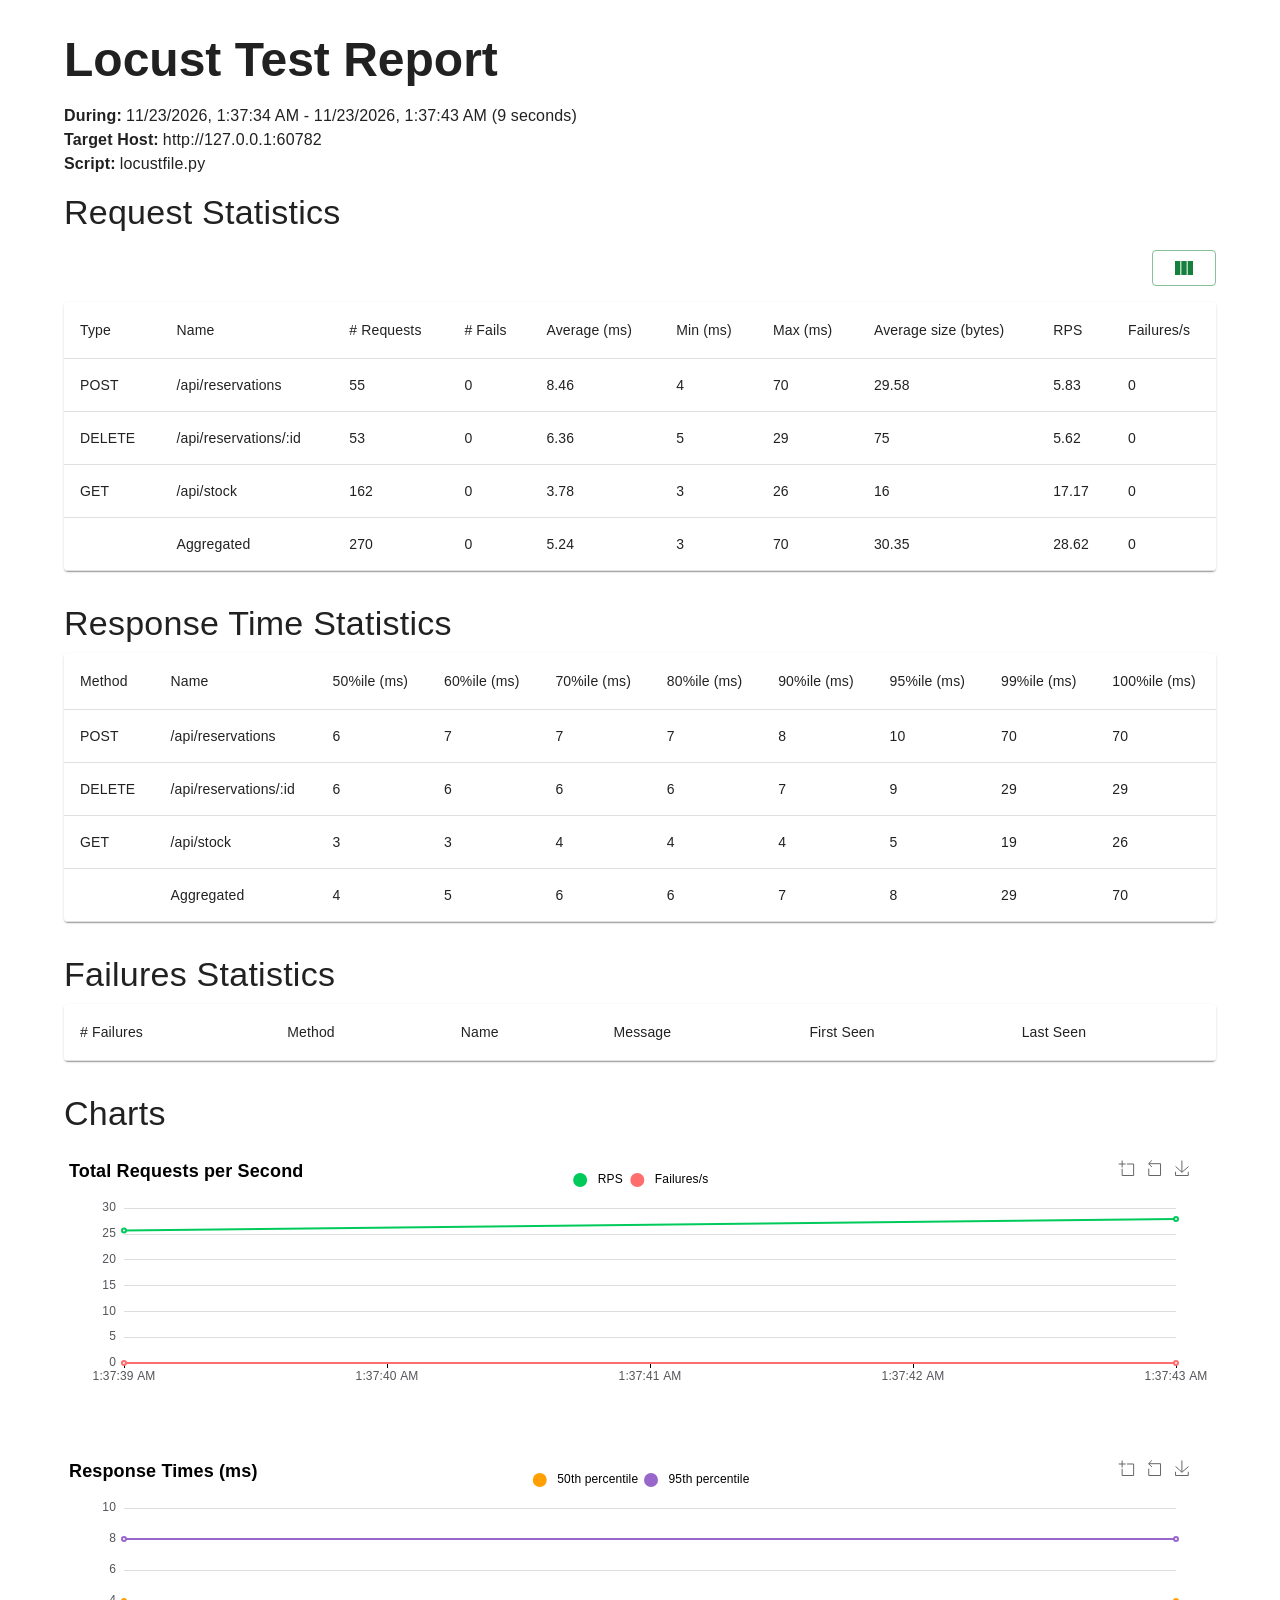
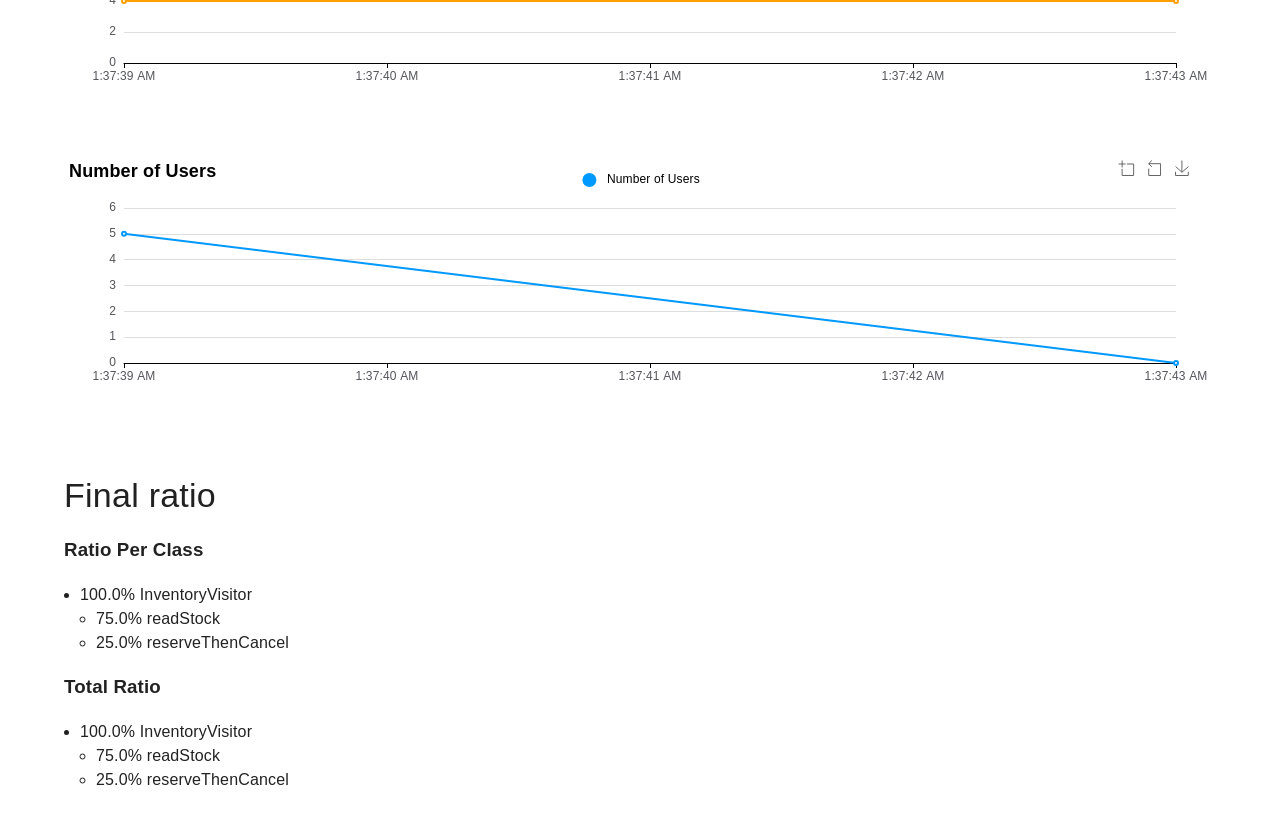
==== commit 2192d762: "Measure which reservation faults the state model detects" ====
--- a/reports/load.html
+++ b/reports/load.html
@@ -139,7 +139,7 @@
     <div id="root"></div>
 
     <script>
-      window.templateArgs = {"duration": "9 seconds", "end_time": "2026-11-23T01:29:35Z", "exceptions_statistics": [], "failures_statistics": [], "history": [{"current_fail_per_sec": ["2026-11-23T01:29:31Z", 0], "current_rps": ["2026-11-23T01:29:31Z", 26.666666666666668], "response_time_percentile_0.5": ["2026-11-23T01:29:31Z", 5], "response_time_percentile_0.95": ["2026-11-23T01:29:31Z", 9], "time": "2026-11-23T01:29:31Z", "total_avg_response_time": ["2026-11-23T01:29:31Z", 6.2], "user_count": ["2026-11-23T01:29:31Z", 5]}, {"current_fail_per_sec": ["2026-11-23T01:29:35Z", 0], "current_rps": ["2026-11-23T01:29:35Z", 28.285714285714285], "response_time_percentile_0.5": ["2026-11-23T01:29:35Z", 5], "response_time_percentile_0.95": ["2026-11-23T01:29:35Z", 9], "time": "2026-11-23T01:29:35Z", "total_avg_response_time": ["2026-11-23T01:29:35Z", 5.87], "user_count": ["2026-11-23T01:29:35Z", 0]}], "host": "http://127.0.0.1:55739", "is_report": true, "locustfile": "locustfile.py", "percentiles_to_chart": [0.5, 0.95], "profile": null, "requests_statistics": [{"avg_content_length": 29.225352112676056, "avg_response_time": 9.553638027925995, "current_fail_per_sec": 0.0, "current_rps": 6.714285714285714, "max_response_time": 38.0, "median_response_time": 7, "method": "POST", "min_response_time": 3.0, "name": "/api/reservations", "num_failures": 0, "num_requests": 71, "response_time_percentile_0.95": 23, "response_time_percentile_0.99": 38, "total_fail_per_sec": 0.0, "total_rps": 7.579785141211862}, {"avg_content_length": 75.0, "avg_response_time": 6.31938142895316, "current_fail_per_sec": 0.0, "current_rps": 6.571428571428571, "max_response_time": 9.0, "median_response_time": 6, "method": "DELETE", "min_response_time": 5.0, "name": "/api/reservations/:id", "num_failures": 0, "num_requests": 70, "response_time_percentile_0.95": 7, "response_time_percentile_0.99": 9, "total_fail_per_sec": 0.0, "total_rps": 7.473027604011695}, {"avg_content_length": 16.0, "avg_response_time": 3.9547934639914377, "current_fail_per_sec": 0.0, "current_rps": 15.0, "max_response_time": 11.0, "median_response_time": 4, "method": "GET", "min_response_time": 3.0, "name": "/api/stock", "num_failures": 0, "num_requests": 153, "response_time_percentile_0.95": 6, "response_time_percentile_0.99": 8, "total_fail_per_sec": 0.0, "total_rps": 16.333903191625563}, {"avg_content_length": 33.24149659863946, "avg_response_time": 5.869892517007337, "current_fail_per_sec": 0.0, "current_rps": 28.285714285714285, "max_response_time": 38.0, "median_response_time": 5, "method": "", "min_response_time": 3.0, "name": "Aggregated", "num_failures": 0, "num_requests": 294, "response_time_percentile_0.95": 9, "response_time_percentile_0.99": 27, "total_fail_per_sec": 0.0, "total_rps": 31.386715936849118}], "response_time_statistics": [{"0.5": 7, "0.6": 8, "0.7": 8, "0.8": 9, "0.9": 19, "0.95": 23, "0.99": 38, "1.0": 38, "method": "POST", "name": "/api/reservations"}, {"0.5": 6, "0.6": 6, "0.7": 7, "0.8": 7, "0.9": 7, "0.95": 7, "0.99": 9, "1.0": 9, "method": "DELETE", "name": "/api/reservations/:id"}, {"0.5": 4, "0.6": 4, "0.7": 4, "0.8": 4, "0.9": 5, "0.95": 6, "0.99": 8, "1.0": 11, "method": "GET", "name": "/api/stock"}, {"0.5": 5, "0.6": 6, "0.7": 7, "0.8": 7, "0.9": 8, "0.95": 9, "0.99": 27, "1.0": 38, "method": "", "name": "Aggregated"}], "show_download_link": false, "start_time": "2026-11-23T01:29:26Z", "tasks": {"per_class": {"InventoryVisitor": {"ratio": 1.0, "tasks": {"read_stock": {"ratio": 0.75}, "reserve_then_cancel": {"ratio": 0.25}}}}, "total": {"InventoryVisitor": {"ratio": 1.0, "tasks": {"read_stock": {"ratio": 0.75}, "reserve_then_cancel": {"ratio": 0.25}}}}}}
+      window.templateArgs = {"duration": "9 seconds", "end_time": "2026-11-23T01:37:43Z", "exceptions_statistics": [], "failures_statistics": [], "history": [{"current_fail_per_sec": ["2026-11-23T01:37:39Z", 0], "current_rps": ["2026-11-23T01:37:39Z", 25.666666666666668], "response_time_percentile_0.5": ["2026-11-23T01:37:39Z", 4], "response_time_percentile_0.95": ["2026-11-23T01:37:39Z", 8], "time": "2026-11-23T01:37:39Z", "total_avg_response_time": ["2026-11-23T01:37:39Z", 5.81], "user_count": ["2026-11-23T01:37:39Z", 5]}, {"current_fail_per_sec": ["2026-11-23T01:37:43Z", 0], "current_rps": ["2026-11-23T01:37:43Z", 27.857142857142858], "response_time_percentile_0.5": ["2026-11-23T01:37:43Z", 4], "response_time_percentile_0.95": ["2026-11-23T01:37:43Z", 8], "time": "2026-11-23T01:37:43Z", "total_avg_response_time": ["2026-11-23T01:37:43Z", 5.24], "user_count": ["2026-11-23T01:37:43Z", 0]}], "host": "http://127.0.0.1:60782", "is_report": true, "locustfile": "locustfile.py", "percentiles_to_chart": [0.5, 0.95], "profile": null, "requests_statistics": [{"avg_content_length": 29.581818181818182, "avg_response_time": 8.46005454580088, "current_fail_per_sec": 0.0, "current_rps": 6.0, "max_response_time": 70.0, "median_response_time": 6, "method": "POST", "min_response_time": 4.0, "name": "/api/reservations", "num_failures": 0, "num_requests": 55, "response_time_percentile_0.95": 10, "response_time_percentile_0.99": 70, "total_fail_per_sec": 0.0, "total_rps": 5.830322637845406}, {"avg_content_length": 75.0, "avg_response_time": 6.363709434292517, "current_fail_per_sec": 0.0, "current_rps": 5.714285714285714, "max_response_time": 29.0, "median_response_time": 6, "method": "DELETE", "min_response_time": 5.0, "name": "/api/reservations/:id", "num_failures": 0, "num_requests": 53, "response_time_percentile_0.95": 9, "response_time_percentile_0.99": 29, "total_fail_per_sec": 0.0, "total_rps": 5.618310905560118}, {"avg_content_length": 16.0, "avg_response_time": 3.7815086419150137, "current_fail_per_sec": 0.0, "current_rps": 16.142857142857142, "max_response_time": 26.0, "median_response_time": 3, "method": "GET", "min_response_time": 3.0, "name": "/api/stock", "num_failures": 0, "num_requests": 162, "response_time_percentile_0.95": 5, "response_time_percentile_0.99": 19, "total_fail_per_sec": 0.0, "total_rps": 17.172950315108285}, {"avg_content_length": 30.348148148148148, "avg_response_time": 5.241422222321422, "current_fail_per_sec": 0.0, "current_rps": 27.857142857142858, "max_response_time": 70.0, "median_response_time": 4, "method": "", "min_response_time": 3.0, "name": "Aggregated", "num_failures": 0, "num_requests": 270, "response_time_percentile_0.95": 8, "response_time_percentile_0.99": 29, "total_fail_per_sec": 0.0, "total_rps": 28.62158385851381}], "response_time_statistics": [{"0.5": 6, "0.6": 7, "0.7": 7, "0.8": 7, "0.9": 8, "0.95": 10, "0.99": 70, "1.0": 70, "method": "POST", "name": "/api/reservations"}, {"0.5": 6, "0.6": 6, "0.7": 6, "0.8": 6, "0.9": 7, "0.95": 9, "0.99": 29, "1.0": 29, "method": "DELETE", "name": "/api/reservations/:id"}, {"0.5": 3, "0.6": 3, "0.7": 4, "0.8": 4, "0.9": 4, "0.95": 5, "0.99": 19, "1.0": 26, "method": "GET", "name": "/api/stock"}, {"0.5": 4, "0.6": 5, "0.7": 6, "0.8": 6, "0.9": 7, "0.95": 8, "0.99": 29, "1.0": 70, "method": "", "name": "Aggregated"}], "show_download_link": false, "start_time": "2026-11-23T01:37:34Z", "tasks": {"per_class": {"InventoryVisitor": {"ratio": 1.0, "tasks": {"read_stock": {"ratio": 0.75}, "reserve_then_cancel": {"ratio": 0.25}}}}, "total": {"InventoryVisitor": {"ratio": 1.0, "tasks": {"read_stock": {"ratio": 0.75}, "reserve_then_cancel": {"ratio": 0.25}}}}}}
       window.theme = "light"
     </script>
     
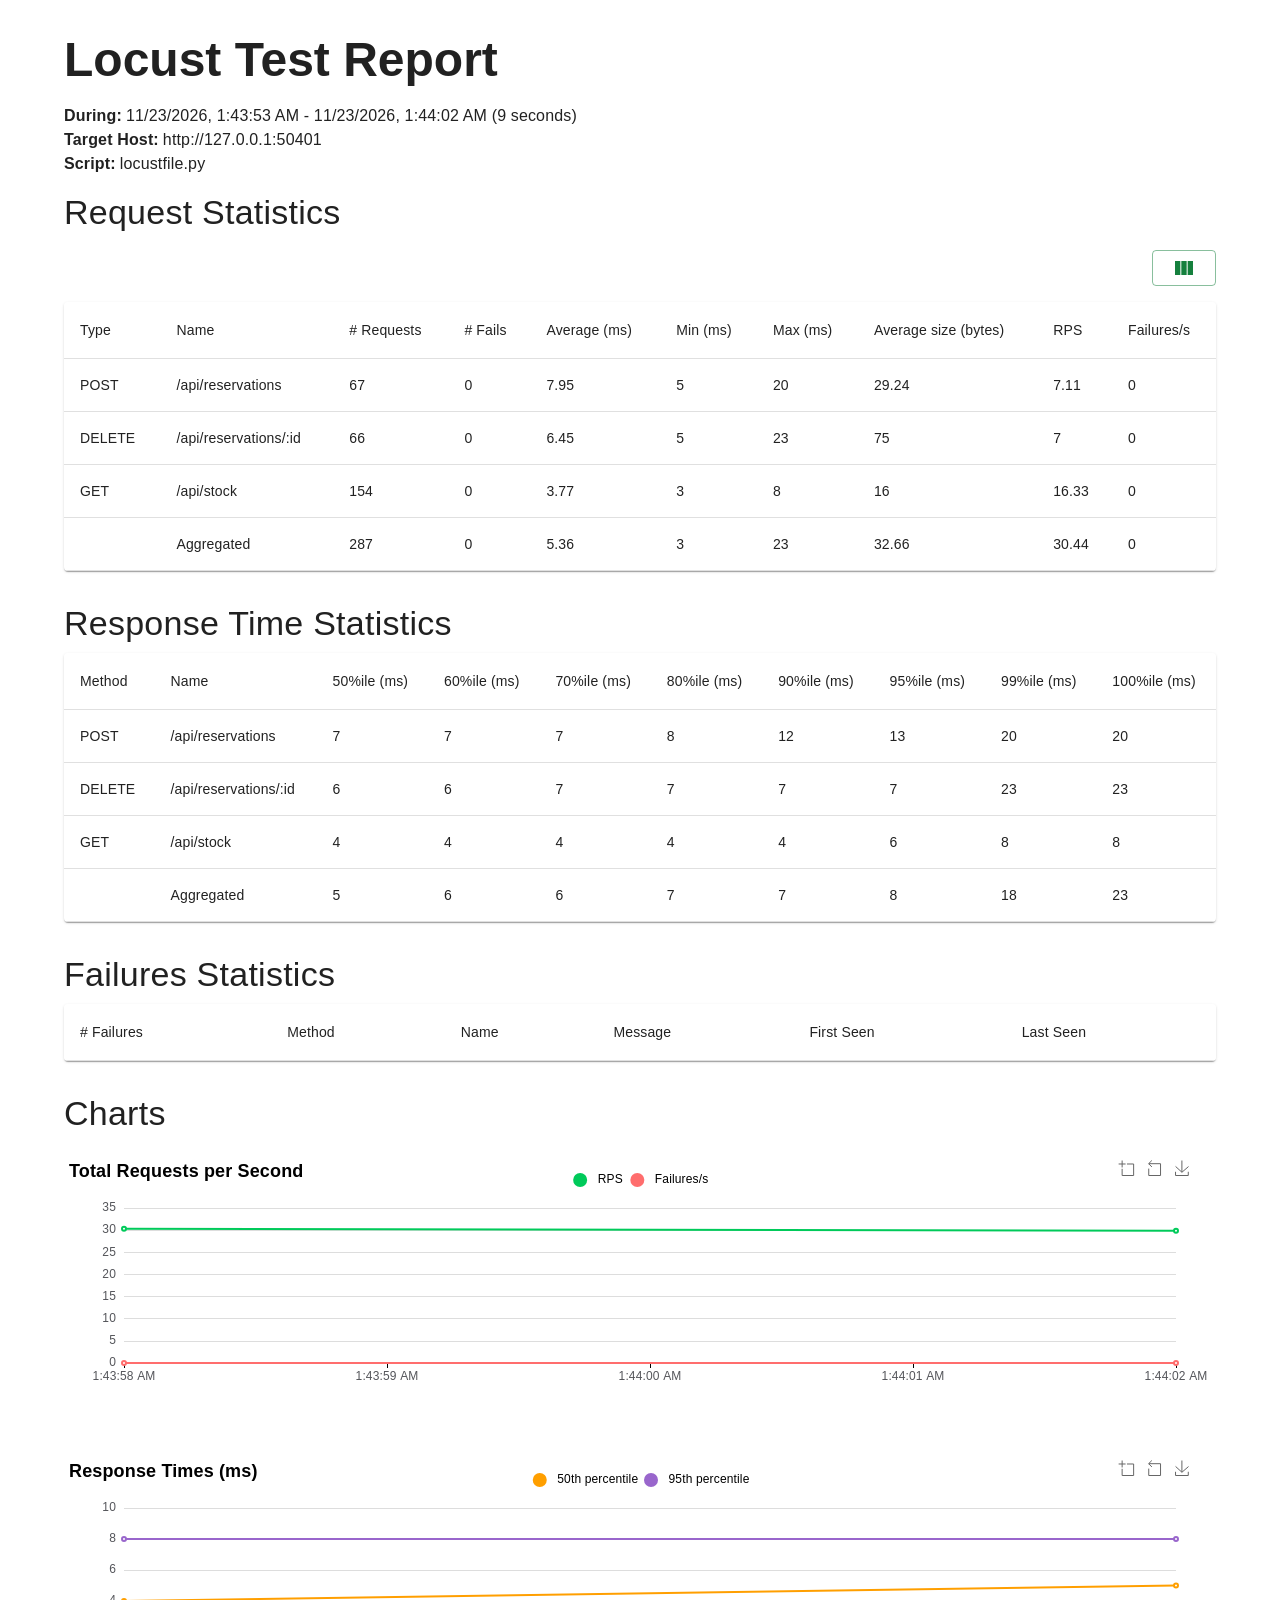
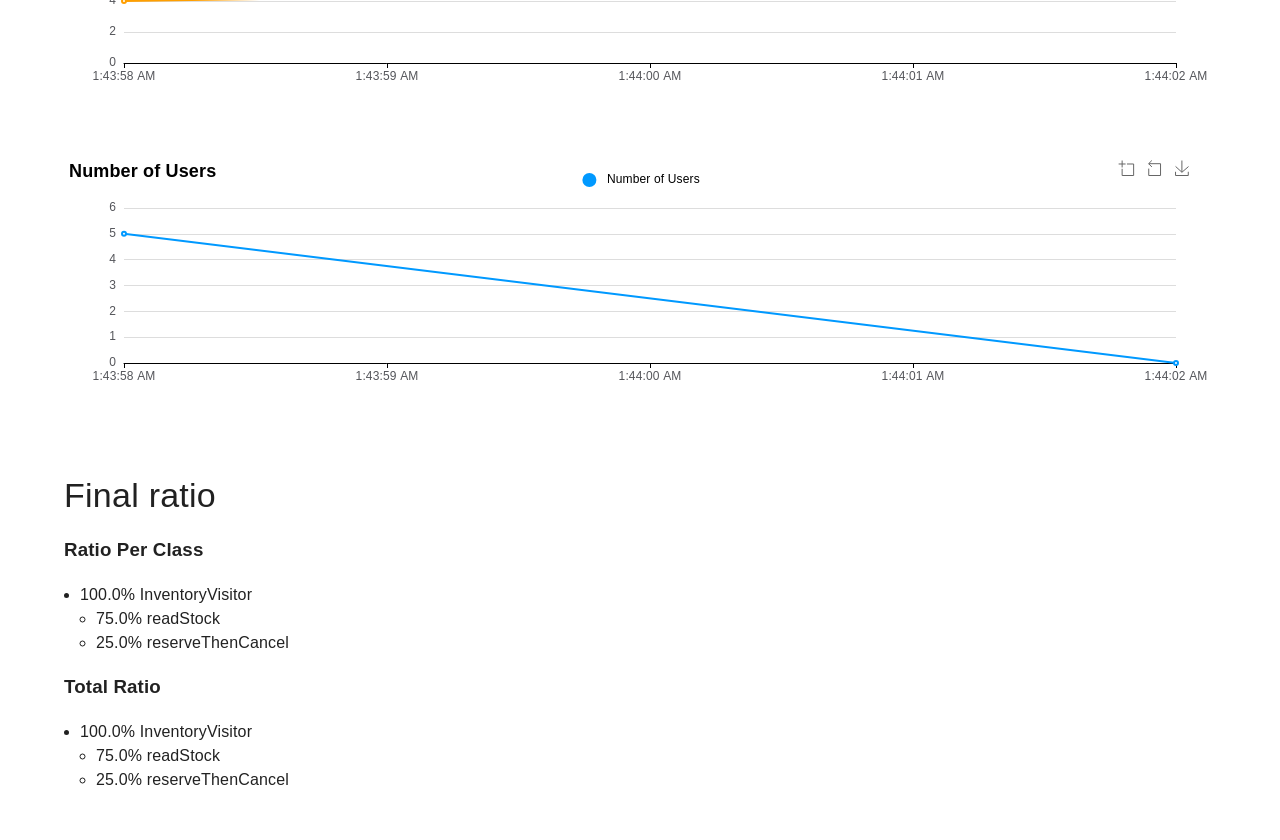
==== commit 34660e4d: "Add interactive camera reservation desk and HTTP inspector" ====
--- a/reports/load.html
+++ b/reports/load.html
@@ -139,7 +139,7 @@
     <div id="root"></div>
 
     <script>
-      window.templateArgs = {"duration": "9 seconds", "end_time": "2026-11-23T01:37:43Z", "exceptions_statistics": [], "failures_statistics": [], "history": [{"current_fail_per_sec": ["2026-11-23T01:37:39Z", 0], "current_rps": ["2026-11-23T01:37:39Z", 25.666666666666668], "response_time_percentile_0.5": ["2026-11-23T01:37:39Z", 4], "response_time_percentile_0.95": ["2026-11-23T01:37:39Z", 8], "time": "2026-11-23T01:37:39Z", "total_avg_response_time": ["2026-11-23T01:37:39Z", 5.81], "user_count": ["2026-11-23T01:37:39Z", 5]}, {"current_fail_per_sec": ["2026-11-23T01:37:43Z", 0], "current_rps": ["2026-11-23T01:37:43Z", 27.857142857142858], "response_time_percentile_0.5": ["2026-11-23T01:37:43Z", 4], "response_time_percentile_0.95": ["2026-11-23T01:37:43Z", 8], "time": "2026-11-23T01:37:43Z", "total_avg_response_time": ["2026-11-23T01:37:43Z", 5.24], "user_count": ["2026-11-23T01:37:43Z", 0]}], "host": "http://127.0.0.1:60782", "is_report": true, "locustfile": "locustfile.py", "percentiles_to_chart": [0.5, 0.95], "profile": null, "requests_statistics": [{"avg_content_length": 29.581818181818182, "avg_response_time": 8.46005454580088, "current_fail_per_sec": 0.0, "current_rps": 6.0, "max_response_time": 70.0, "median_response_time": 6, "method": "POST", "min_response_time": 4.0, "name": "/api/reservations", "num_failures": 0, "num_requests": 55, "response_time_percentile_0.95": 10, "response_time_percentile_0.99": 70, "total_fail_per_sec": 0.0, "total_rps": 5.830322637845406}, {"avg_content_length": 75.0, "avg_response_time": 6.363709434292517, "current_fail_per_sec": 0.0, "current_rps": 5.714285714285714, "max_response_time": 29.0, "median_response_time": 6, "method": "DELETE", "min_response_time": 5.0, "name": "/api/reservations/:id", "num_failures": 0, "num_requests": 53, "response_time_percentile_0.95": 9, "response_time_percentile_0.99": 29, "total_fail_per_sec": 0.0, "total_rps": 5.618310905560118}, {"avg_content_length": 16.0, "avg_response_time": 3.7815086419150137, "current_fail_per_sec": 0.0, "current_rps": 16.142857142857142, "max_response_time": 26.0, "median_response_time": 3, "method": "GET", "min_response_time": 3.0, "name": "/api/stock", "num_failures": 0, "num_requests": 162, "response_time_percentile_0.95": 5, "response_time_percentile_0.99": 19, "total_fail_per_sec": 0.0, "total_rps": 17.172950315108285}, {"avg_content_length": 30.348148148148148, "avg_response_time": 5.241422222321422, "current_fail_per_sec": 0.0, "current_rps": 27.857142857142858, "max_response_time": 70.0, "median_response_time": 4, "method": "", "min_response_time": 3.0, "name": "Aggregated", "num_failures": 0, "num_requests": 270, "response_time_percentile_0.95": 8, "response_time_percentile_0.99": 29, "total_fail_per_sec": 0.0, "total_rps": 28.62158385851381}], "response_time_statistics": [{"0.5": 6, "0.6": 7, "0.7": 7, "0.8": 7, "0.9": 8, "0.95": 10, "0.99": 70, "1.0": 70, "method": "POST", "name": "/api/reservations"}, {"0.5": 6, "0.6": 6, "0.7": 6, "0.8": 6, "0.9": 7, "0.95": 9, "0.99": 29, "1.0": 29, "method": "DELETE", "name": "/api/reservations/:id"}, {"0.5": 3, "0.6": 3, "0.7": 4, "0.8": 4, "0.9": 4, "0.95": 5, "0.99": 19, "1.0": 26, "method": "GET", "name": "/api/stock"}, {"0.5": 4, "0.6": 5, "0.7": 6, "0.8": 6, "0.9": 7, "0.95": 8, "0.99": 29, "1.0": 70, "method": "", "name": "Aggregated"}], "show_download_link": false, "start_time": "2026-11-23T01:37:34Z", "tasks": {"per_class": {"InventoryVisitor": {"ratio": 1.0, "tasks": {"read_stock": {"ratio": 0.75}, "reserve_then_cancel": {"ratio": 0.25}}}}, "total": {"InventoryVisitor": {"ratio": 1.0, "tasks": {"read_stock": {"ratio": 0.75}, "reserve_then_cancel": {"ratio": 0.25}}}}}}
+      window.templateArgs = {"duration": "9 seconds", "end_time": "2026-11-23T01:44:02Z", "exceptions_statistics": [], "failures_statistics": [], "history": [{"current_fail_per_sec": ["2026-11-23T01:43:58Z", 0], "current_rps": ["2026-11-23T01:43:58Z", 30.333333333333332], "response_time_percentile_0.5": ["2026-11-23T01:43:58Z", 4], "response_time_percentile_0.95": ["2026-11-23T01:43:58Z", 8], "time": "2026-11-23T01:43:58Z", "total_avg_response_time": ["2026-11-23T01:43:58Z", 5.32], "user_count": ["2026-11-23T01:43:58Z", 5]}, {"current_fail_per_sec": ["2026-11-23T01:44:02Z", 0], "current_rps": ["2026-11-23T01:44:02Z", 29.857142857142858], "response_time_percentile_0.5": ["2026-11-23T01:44:02Z", 5], "response_time_percentile_0.95": ["2026-11-23T01:44:02Z", 8], "time": "2026-11-23T01:44:02Z", "total_avg_response_time": ["2026-11-23T01:44:02Z", 5.36], "user_count": ["2026-11-23T01:44:02Z", 0]}], "host": "http://127.0.0.1:50401", "is_report": true, "locustfile": "locustfile.py", "percentiles_to_chart": [0.5, 0.95], "profile": null, "requests_statistics": [{"avg_content_length": 29.238805970149254, "avg_response_time": 7.948059701610968, "current_fail_per_sec": 0.0, "current_rps": 6.571428571428571, "max_response_time": 20.0, "median_response_time": 7, "method": "POST", "min_response_time": 5.0, "name": "/api/reservations", "num_failures": 0, "num_requests": 67, "response_time_percentile_0.95": 13, "response_time_percentile_0.99": 20, "total_fail_per_sec": 0.0, "total_rps": 7.106402007161824}, {"avg_content_length": 75.0, "avg_response_time": 6.445992424150146, "current_fail_per_sec": 0.0, "current_rps": 6.428571428571429, "max_response_time": 23.0, "median_response_time": 6, "method": "DELETE", "min_response_time": 5.0, "name": "/api/reservations/:id", "num_failures": 0, "num_requests": 66, "response_time_percentile_0.95": 7, "response_time_percentile_0.99": 23, "total_fail_per_sec": 0.0, "total_rps": 7.000336305562394}, {"avg_content_length": 16.0, "avg_response_time": 3.771511688446717, "current_fail_per_sec": 0.0, "current_rps": 16.857142857142858, "max_response_time": 8.0, "median_response_time": 4, "method": "GET", "min_response_time": 3.0, "name": "/api/stock", "num_failures": 0, "num_requests": 154, "response_time_percentile_0.95": 6, "response_time_percentile_0.99": 8, "total_fail_per_sec": 0.0, "total_rps": 16.334118046312252}, {"avg_content_length": 32.65853658536585, "avg_response_time": 5.361562020984804, "current_fail_per_sec": 0.0, "current_rps": 29.857142857142858, "max_response_time": 23.0, "median_response_time": 5, "method": "", "min_response_time": 3.0, "name": "Aggregated", "num_failures": 0, "num_requests": 287, "response_time_percentile_0.95": 8, "response_time_percentile_0.99": 18, "total_fail_per_sec": 0.0, "total_rps": 30.44085635903647}], "response_time_statistics": [{"0.5": 7, "0.6": 7, "0.7": 7, "0.8": 8, "0.9": 12, "0.95": 13, "0.99": 20, "1.0": 20, "method": "POST", "name": "/api/reservations"}, {"0.5": 6, "0.6": 6, "0.7": 7, "0.8": 7, "0.9": 7, "0.95": 7, "0.99": 23, "1.0": 23, "method": "DELETE", "name": "/api/reservations/:id"}, {"0.5": 4, "0.6": 4, "0.7": 4, "0.8": 4, "0.9": 4, "0.95": 6, "0.99": 8, "1.0": 8, "method": "GET", "name": "/api/stock"}, {"0.5": 5, "0.6": 6, "0.7": 6, "0.8": 7, "0.9": 7, "0.95": 8, "0.99": 18, "1.0": 23, "method": "", "name": "Aggregated"}], "show_download_link": false, "start_time": "2026-11-23T01:43:53Z", "tasks": {"per_class": {"InventoryVisitor": {"ratio": 1.0, "tasks": {"read_stock": {"ratio": 0.75}, "reserve_then_cancel": {"ratio": 0.25}}}}, "total": {"InventoryVisitor": {"ratio": 1.0, "tasks": {"read_stock": {"ratio": 0.75}, "reserve_then_cancel": {"ratio": 0.25}}}}}}
       window.theme = "light"
     </script>
     
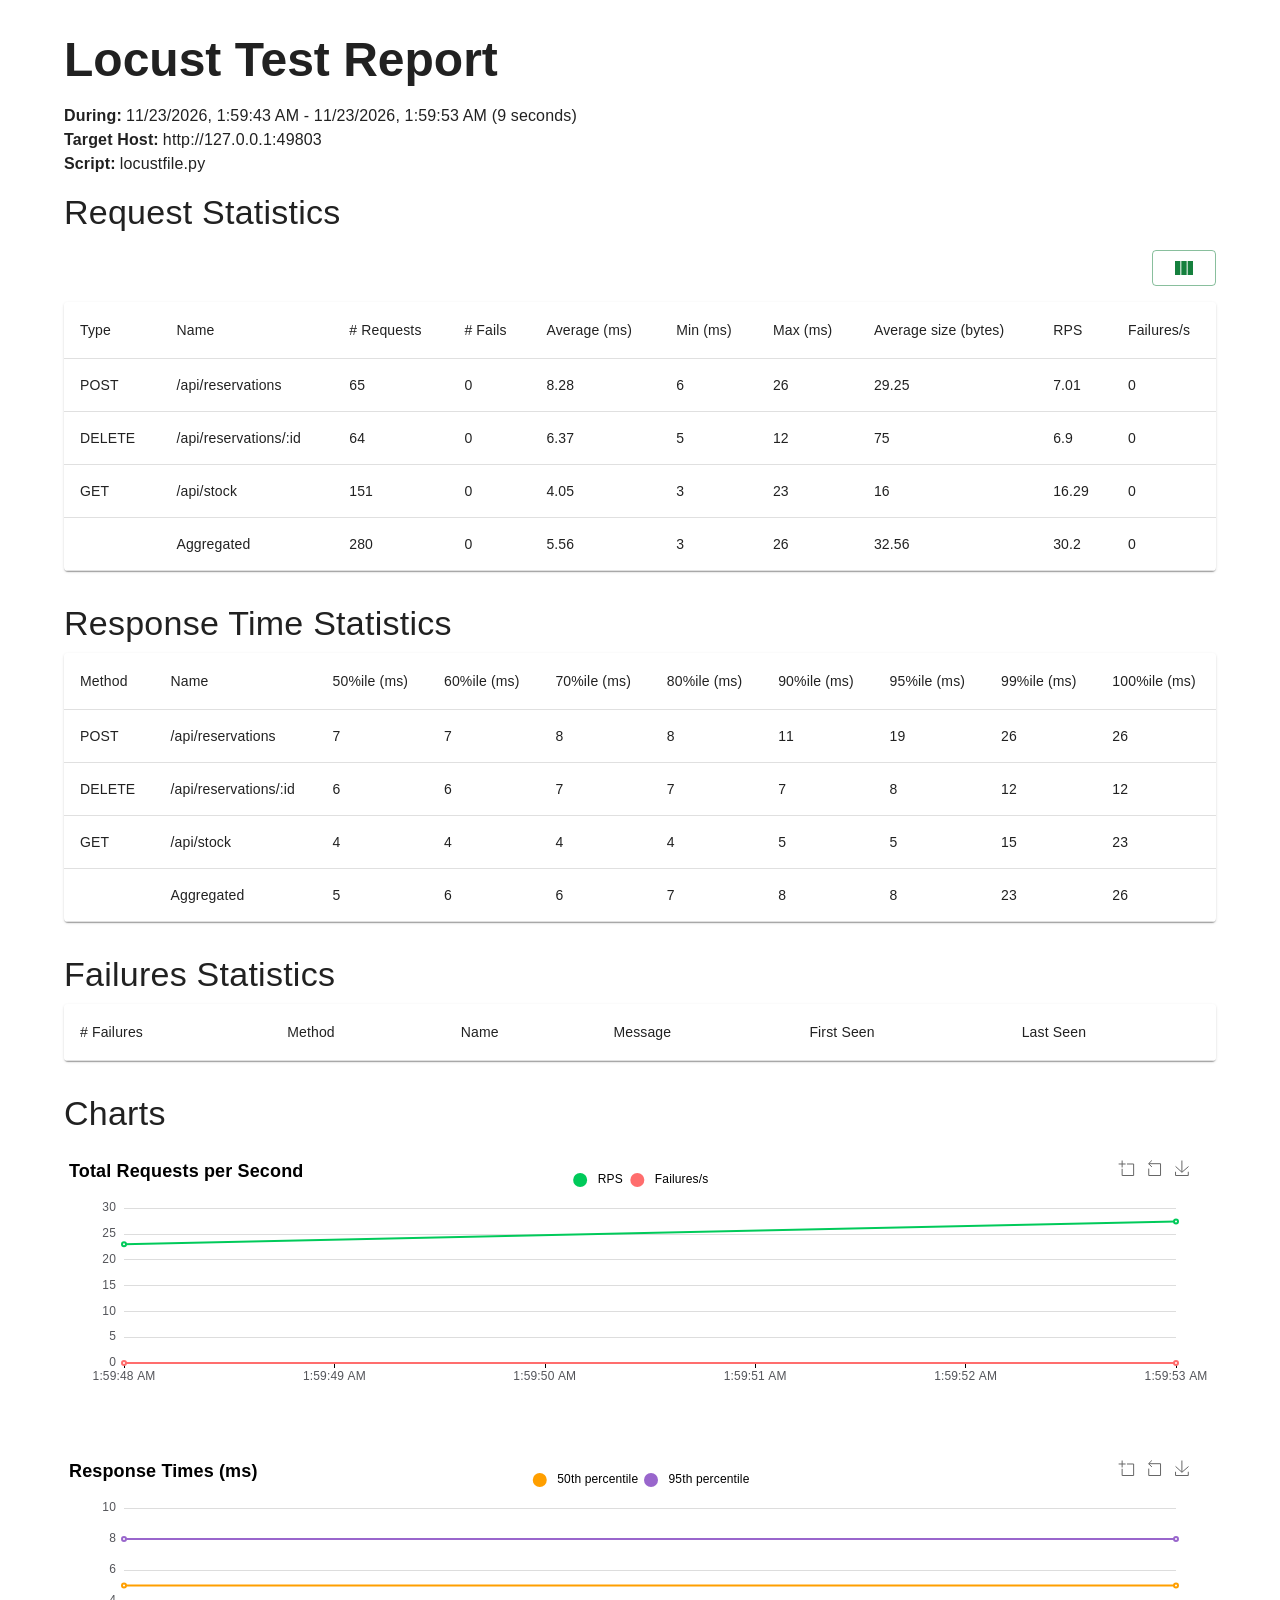
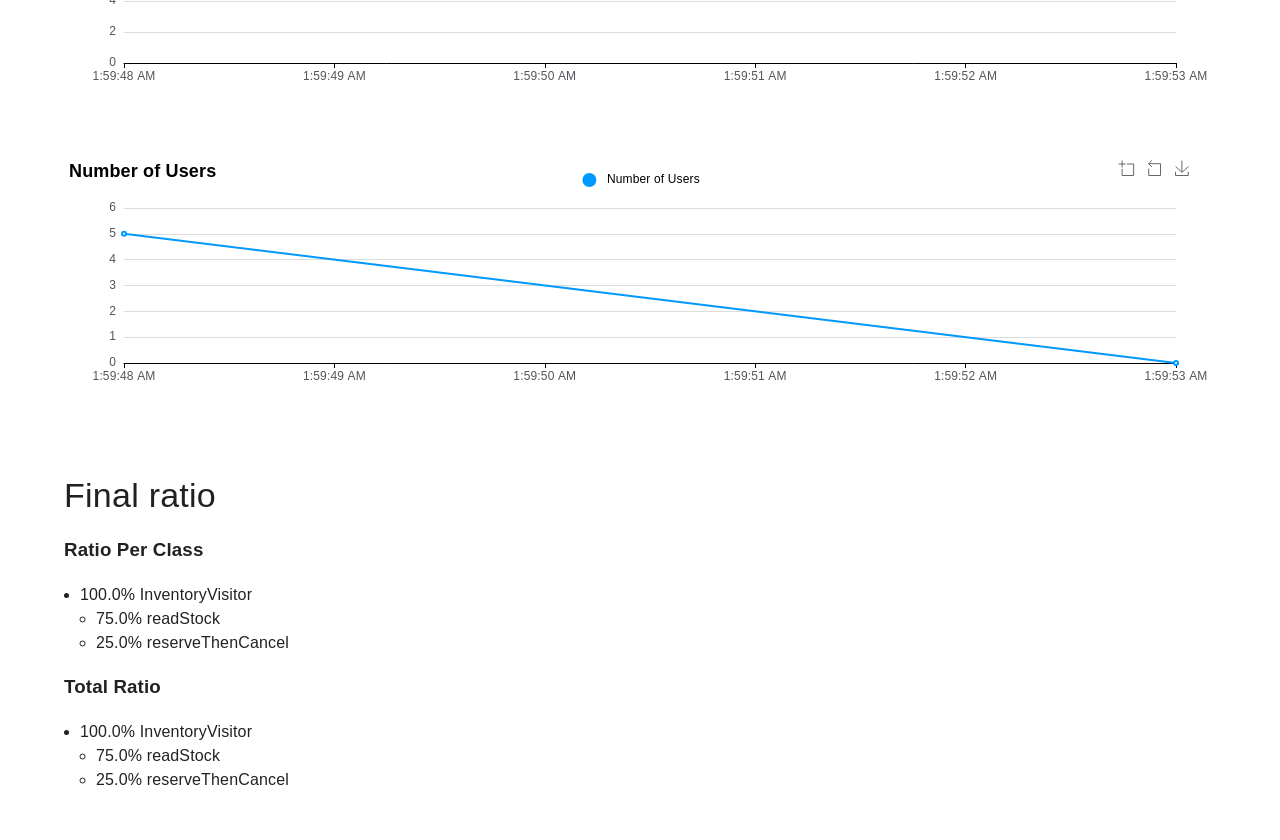
==== commit 4e0e6703: "Redesign reservation desk and demonstrate lost receipts interactively" ====
--- a/reports/load.html
+++ b/reports/load.html
@@ -139,7 +139,7 @@
     <div id="root"></div>
 
     <script>
-      window.templateArgs = {"duration": "9 seconds", "end_time": "2026-11-23T01:44:02Z", "exceptions_statistics": [], "failures_statistics": [], "history": [{"current_fail_per_sec": ["2026-11-23T01:43:58Z", 0], "current_rps": ["2026-11-23T01:43:58Z", 30.333333333333332], "response_time_percentile_0.5": ["2026-11-23T01:43:58Z", 4], "response_time_percentile_0.95": ["2026-11-23T01:43:58Z", 8], "time": "2026-11-23T01:43:58Z", "total_avg_response_time": ["2026-11-23T01:43:58Z", 5.32], "user_count": ["2026-11-23T01:43:58Z", 5]}, {"current_fail_per_sec": ["2026-11-23T01:44:02Z", 0], "current_rps": ["2026-11-23T01:44:02Z", 29.857142857142858], "response_time_percentile_0.5": ["2026-11-23T01:44:02Z", 5], "response_time_percentile_0.95": ["2026-11-23T01:44:02Z", 8], "time": "2026-11-23T01:44:02Z", "total_avg_response_time": ["2026-11-23T01:44:02Z", 5.36], "user_count": ["2026-11-23T01:44:02Z", 0]}], "host": "http://127.0.0.1:50401", "is_report": true, "locustfile": "locustfile.py", "percentiles_to_chart": [0.5, 0.95], "profile": null, "requests_statistics": [{"avg_content_length": 29.238805970149254, "avg_response_time": 7.948059701610968, "current_fail_per_sec": 0.0, "current_rps": 6.571428571428571, "max_response_time": 20.0, "median_response_time": 7, "method": "POST", "min_response_time": 5.0, "name": "/api/reservations", "num_failures": 0, "num_requests": 67, "response_time_percentile_0.95": 13, "response_time_percentile_0.99": 20, "total_fail_per_sec": 0.0, "total_rps": 7.106402007161824}, {"avg_content_length": 75.0, "avg_response_time": 6.445992424150146, "current_fail_per_sec": 0.0, "current_rps": 6.428571428571429, "max_response_time": 23.0, "median_response_time": 6, "method": "DELETE", "min_response_time": 5.0, "name": "/api/reservations/:id", "num_failures": 0, "num_requests": 66, "response_time_percentile_0.95": 7, "response_time_percentile_0.99": 23, "total_fail_per_sec": 0.0, "total_rps": 7.000336305562394}, {"avg_content_length": 16.0, "avg_response_time": 3.771511688446717, "current_fail_per_sec": 0.0, "current_rps": 16.857142857142858, "max_response_time": 8.0, "median_response_time": 4, "method": "GET", "min_response_time": 3.0, "name": "/api/stock", "num_failures": 0, "num_requests": 154, "response_time_percentile_0.95": 6, "response_time_percentile_0.99": 8, "total_fail_per_sec": 0.0, "total_rps": 16.334118046312252}, {"avg_content_length": 32.65853658536585, "avg_response_time": 5.361562020984804, "current_fail_per_sec": 0.0, "current_rps": 29.857142857142858, "max_response_time": 23.0, "median_response_time": 5, "method": "", "min_response_time": 3.0, "name": "Aggregated", "num_failures": 0, "num_requests": 287, "response_time_percentile_0.95": 8, "response_time_percentile_0.99": 18, "total_fail_per_sec": 0.0, "total_rps": 30.44085635903647}], "response_time_statistics": [{"0.5": 7, "0.6": 7, "0.7": 7, "0.8": 8, "0.9": 12, "0.95": 13, "0.99": 20, "1.0": 20, "method": "POST", "name": "/api/reservations"}, {"0.5": 6, "0.6": 6, "0.7": 7, "0.8": 7, "0.9": 7, "0.95": 7, "0.99": 23, "1.0": 23, "method": "DELETE", "name": "/api/reservations/:id"}, {"0.5": 4, "0.6": 4, "0.7": 4, "0.8": 4, "0.9": 4, "0.95": 6, "0.99": 8, "1.0": 8, "method": "GET", "name": "/api/stock"}, {"0.5": 5, "0.6": 6, "0.7": 6, "0.8": 7, "0.9": 7, "0.95": 8, "0.99": 18, "1.0": 23, "method": "", "name": "Aggregated"}], "show_download_link": false, "start_time": "2026-11-23T01:43:53Z", "tasks": {"per_class": {"InventoryVisitor": {"ratio": 1.0, "tasks": {"read_stock": {"ratio": 0.75}, "reserve_then_cancel": {"ratio": 0.25}}}}, "total": {"InventoryVisitor": {"ratio": 1.0, "tasks": {"read_stock": {"ratio": 0.75}, "reserve_then_cancel": {"ratio": 0.25}}}}}}
+      window.templateArgs = {"duration": "9 seconds", "end_time": "2026-11-23T01:59:53Z", "exceptions_statistics": [], "failures_statistics": [], "history": [{"current_fail_per_sec": ["2026-11-23T01:59:48Z", 0], "current_rps": ["2026-11-23T01:59:48Z", 23.0], "response_time_percentile_0.5": ["2026-11-23T01:59:48Z", 5], "response_time_percentile_0.95": ["2026-11-23T01:59:48Z", 8], "time": "2026-11-23T01:59:48Z", "total_avg_response_time": ["2026-11-23T01:59:48Z", 5.54], "user_count": ["2026-11-23T01:59:48Z", 5]}, {"current_fail_per_sec": ["2026-11-23T01:59:53Z", 0], "current_rps": ["2026-11-23T01:59:53Z", 27.375], "response_time_percentile_0.5": ["2026-11-23T01:59:53Z", 5], "response_time_percentile_0.95": ["2026-11-23T01:59:53Z", 8], "time": "2026-11-23T01:59:53Z", "total_avg_response_time": ["2026-11-23T01:59:53Z", 5.56], "user_count": ["2026-11-23T01:59:53Z", 0]}], "host": "http://127.0.0.1:49803", "is_report": true, "locustfile": "locustfile.py", "percentiles_to_chart": [0.5, 0.95], "profile": null, "requests_statistics": [{"avg_content_length": 29.246153846153845, "avg_response_time": 8.283738461837997, "current_fail_per_sec": 0.0, "current_rps": 6.375, "max_response_time": 26.0, "median_response_time": 7, "method": "POST", "min_response_time": 6.0, "name": "/api/reservations", "num_failures": 0, "num_requests": 65, "response_time_percentile_0.95": 19, "response_time_percentile_0.99": 26, "total_fail_per_sec": 0.0, "total_rps": 7.010899395575232}, {"avg_content_length": 75.0, "avg_response_time": 6.369215625454672, "current_fail_per_sec": 0.0, "current_rps": 6.25, "max_response_time": 12.0, "median_response_time": 6, "method": "DELETE", "min_response_time": 5.0, "name": "/api/reservations/:id", "num_failures": 0, "num_requests": 64, "response_time_percentile_0.95": 8, "response_time_percentile_0.99": 12, "total_fail_per_sec": 0.0, "total_rps": 6.903039404874074}, {"avg_content_length": 16.0, "avg_response_time": 4.047163576109332, "current_fail_per_sec": 0.0, "current_rps": 14.75, "max_response_time": 23.0, "median_response_time": 4, "method": "GET", "min_response_time": 3.0, "name": "/api/stock", "num_failures": 0, "num_requests": 151, "response_time_percentile_0.95": 5, "response_time_percentile_0.99": 15, "total_fail_per_sec": 0.0, "total_rps": 16.28685859587477}, {"avg_content_length": 32.56071428571428, "avg_response_time": 5.561408928718135, "current_fail_per_sec": 0.0, "current_rps": 27.375, "max_response_time": 26.0, "median_response_time": 5, "method": "", "min_response_time": 3.0, "name": "Aggregated", "num_failures": 0, "num_requests": 280, "response_time_percentile_0.95": 8, "response_time_percentile_0.99": 23, "total_fail_per_sec": 0.0, "total_rps": 30.200797396324077}], "response_time_statistics": [{"0.5": 7, "0.6": 7, "0.7": 8, "0.8": 8, "0.9": 11, "0.95": 19, "0.99": 26, "1.0": 26, "method": "POST", "name": "/api/reservations"}, {"0.5": 6, "0.6": 6, "0.7": 7, "0.8": 7, "0.9": 7, "0.95": 8, "0.99": 12, "1.0": 12, "method": "DELETE", "name": "/api/reservations/:id"}, {"0.5": 4, "0.6": 4, "0.7": 4, "0.8": 4, "0.9": 5, "0.95": 5, "0.99": 15, "1.0": 23, "method": "GET", "name": "/api/stock"}, {"0.5": 5, "0.6": 6, "0.7": 6, "0.8": 7, "0.9": 8, "0.95": 8, "0.99": 23, "1.0": 26, "method": "", "name": "Aggregated"}], "show_download_link": false, "start_time": "2026-11-23T01:59:43Z", "tasks": {"per_class": {"InventoryVisitor": {"ratio": 1.0, "tasks": {"read_stock": {"ratio": 0.75}, "reserve_then_cancel": {"ratio": 0.25}}}}, "total": {"InventoryVisitor": {"ratio": 1.0, "tasks": {"read_stock": {"ratio": 0.75}, "reserve_then_cancel": {"ratio": 0.25}}}}}}
       window.theme = "light"
     </script>
     
